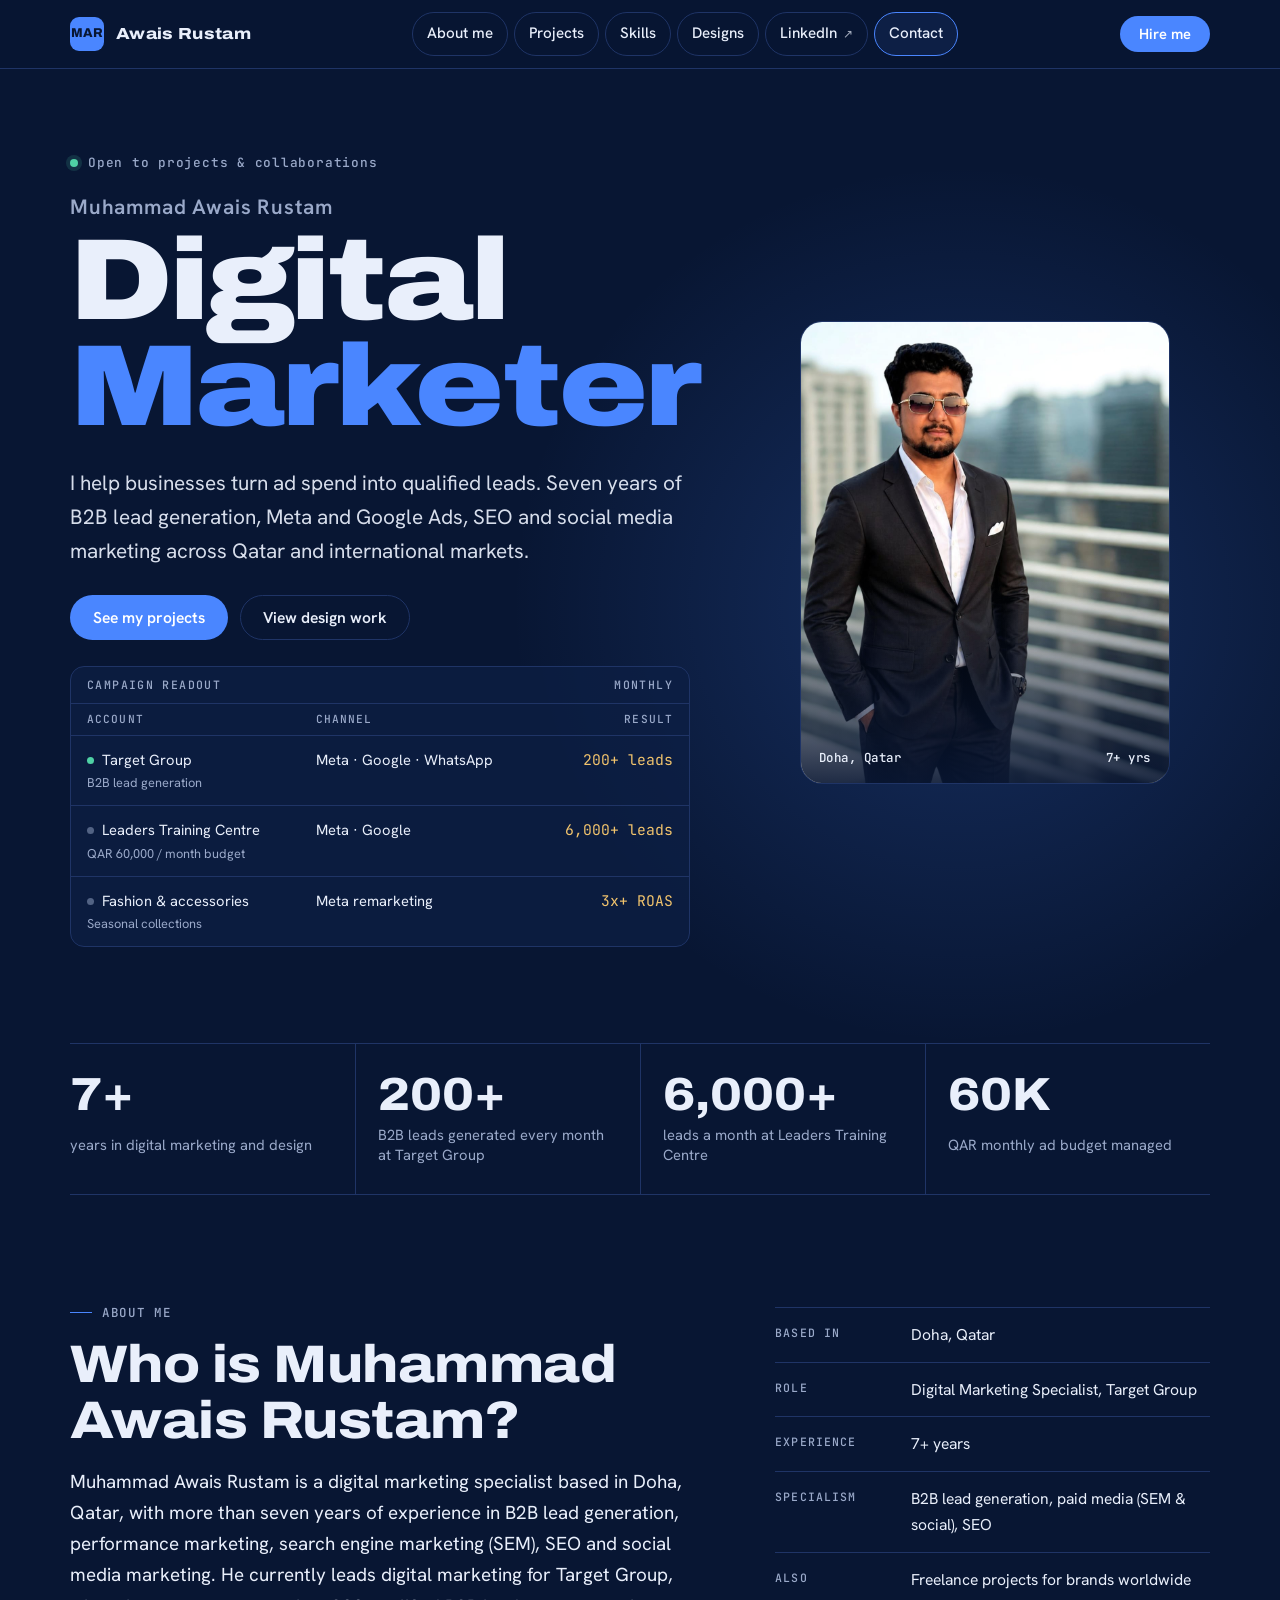
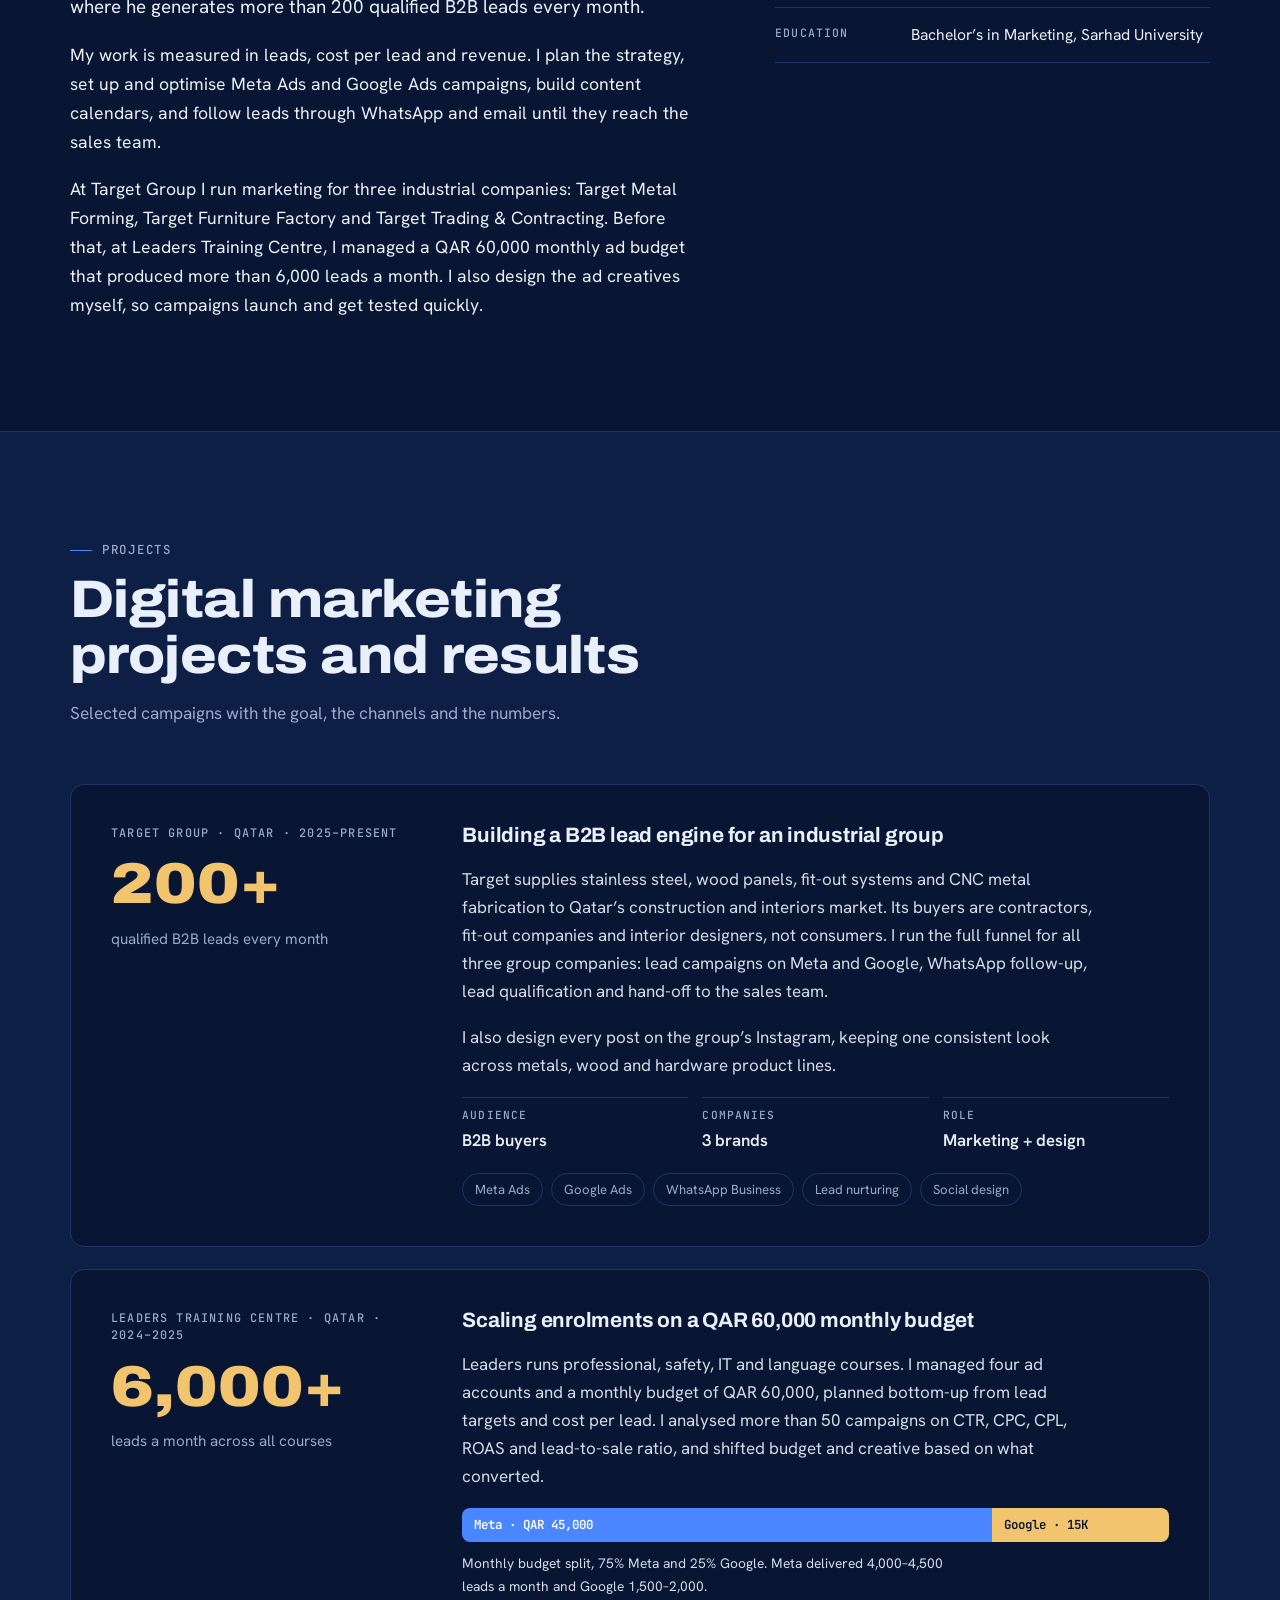
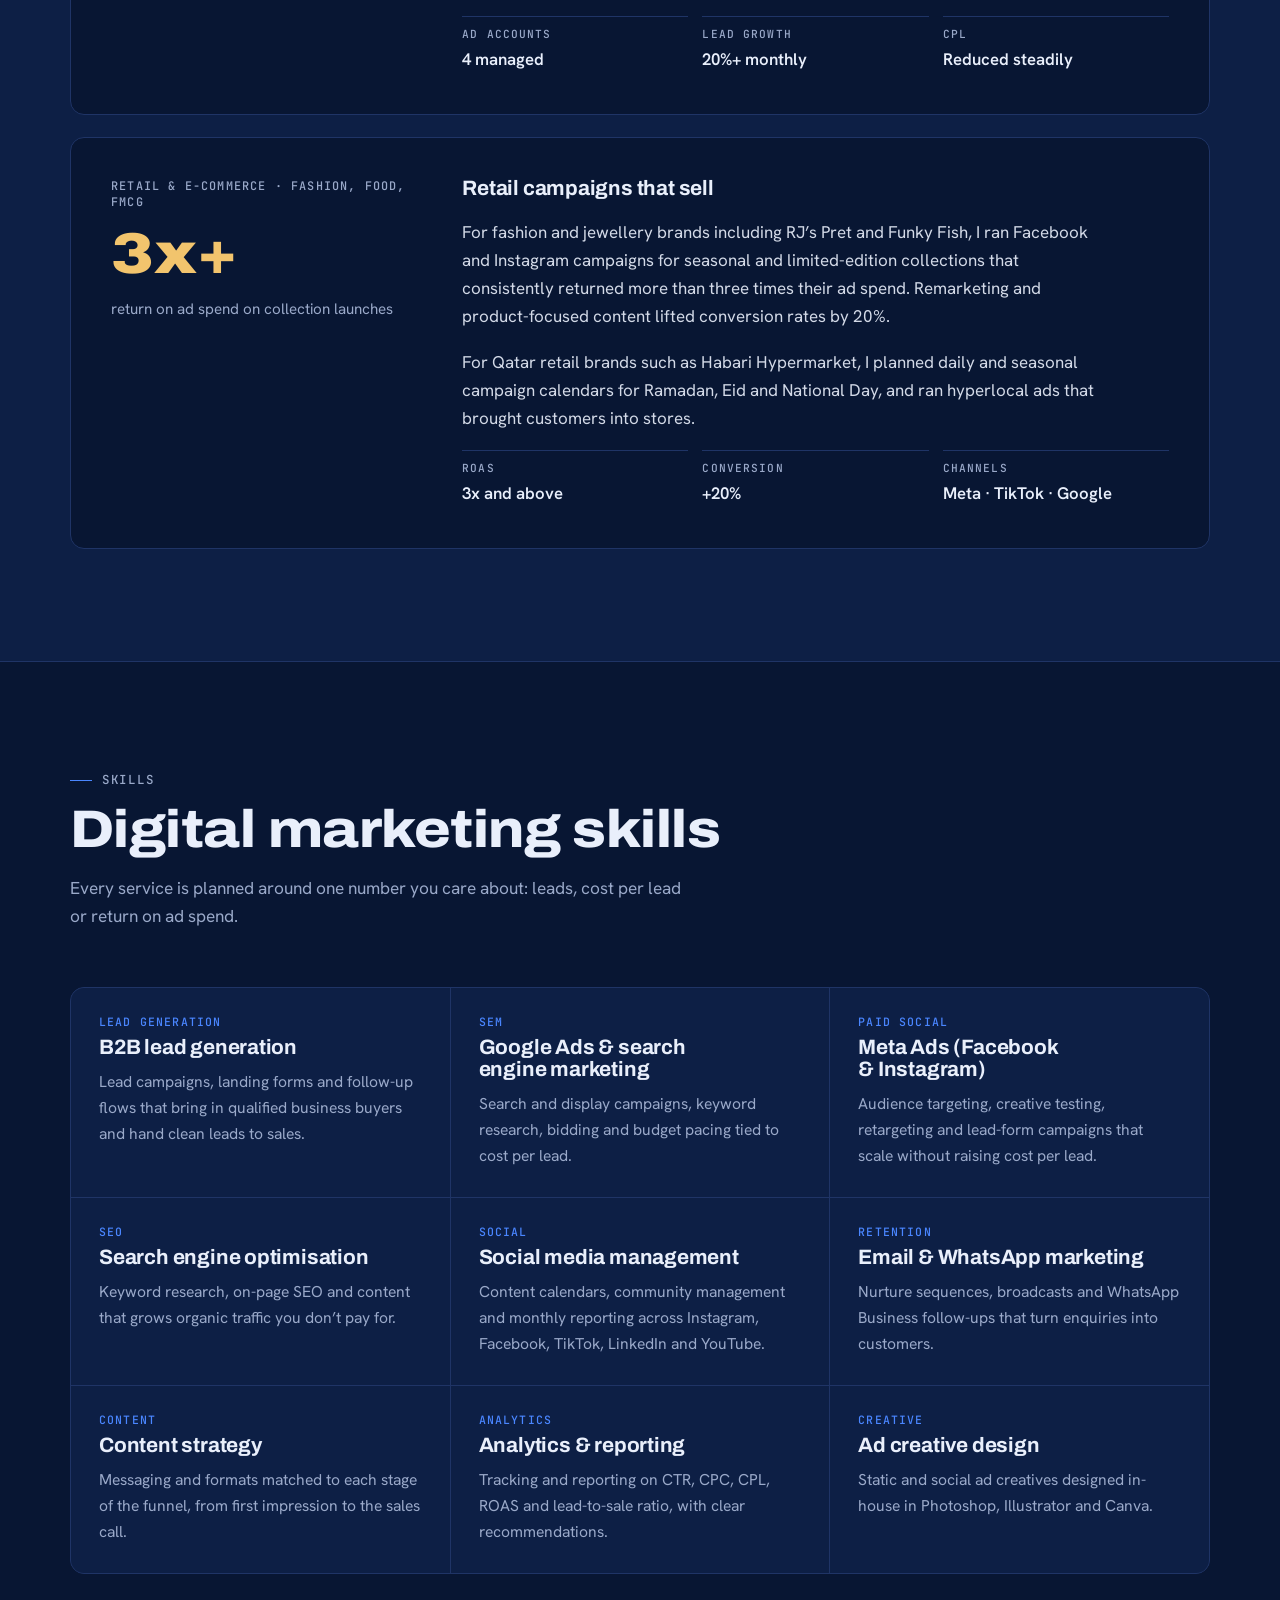
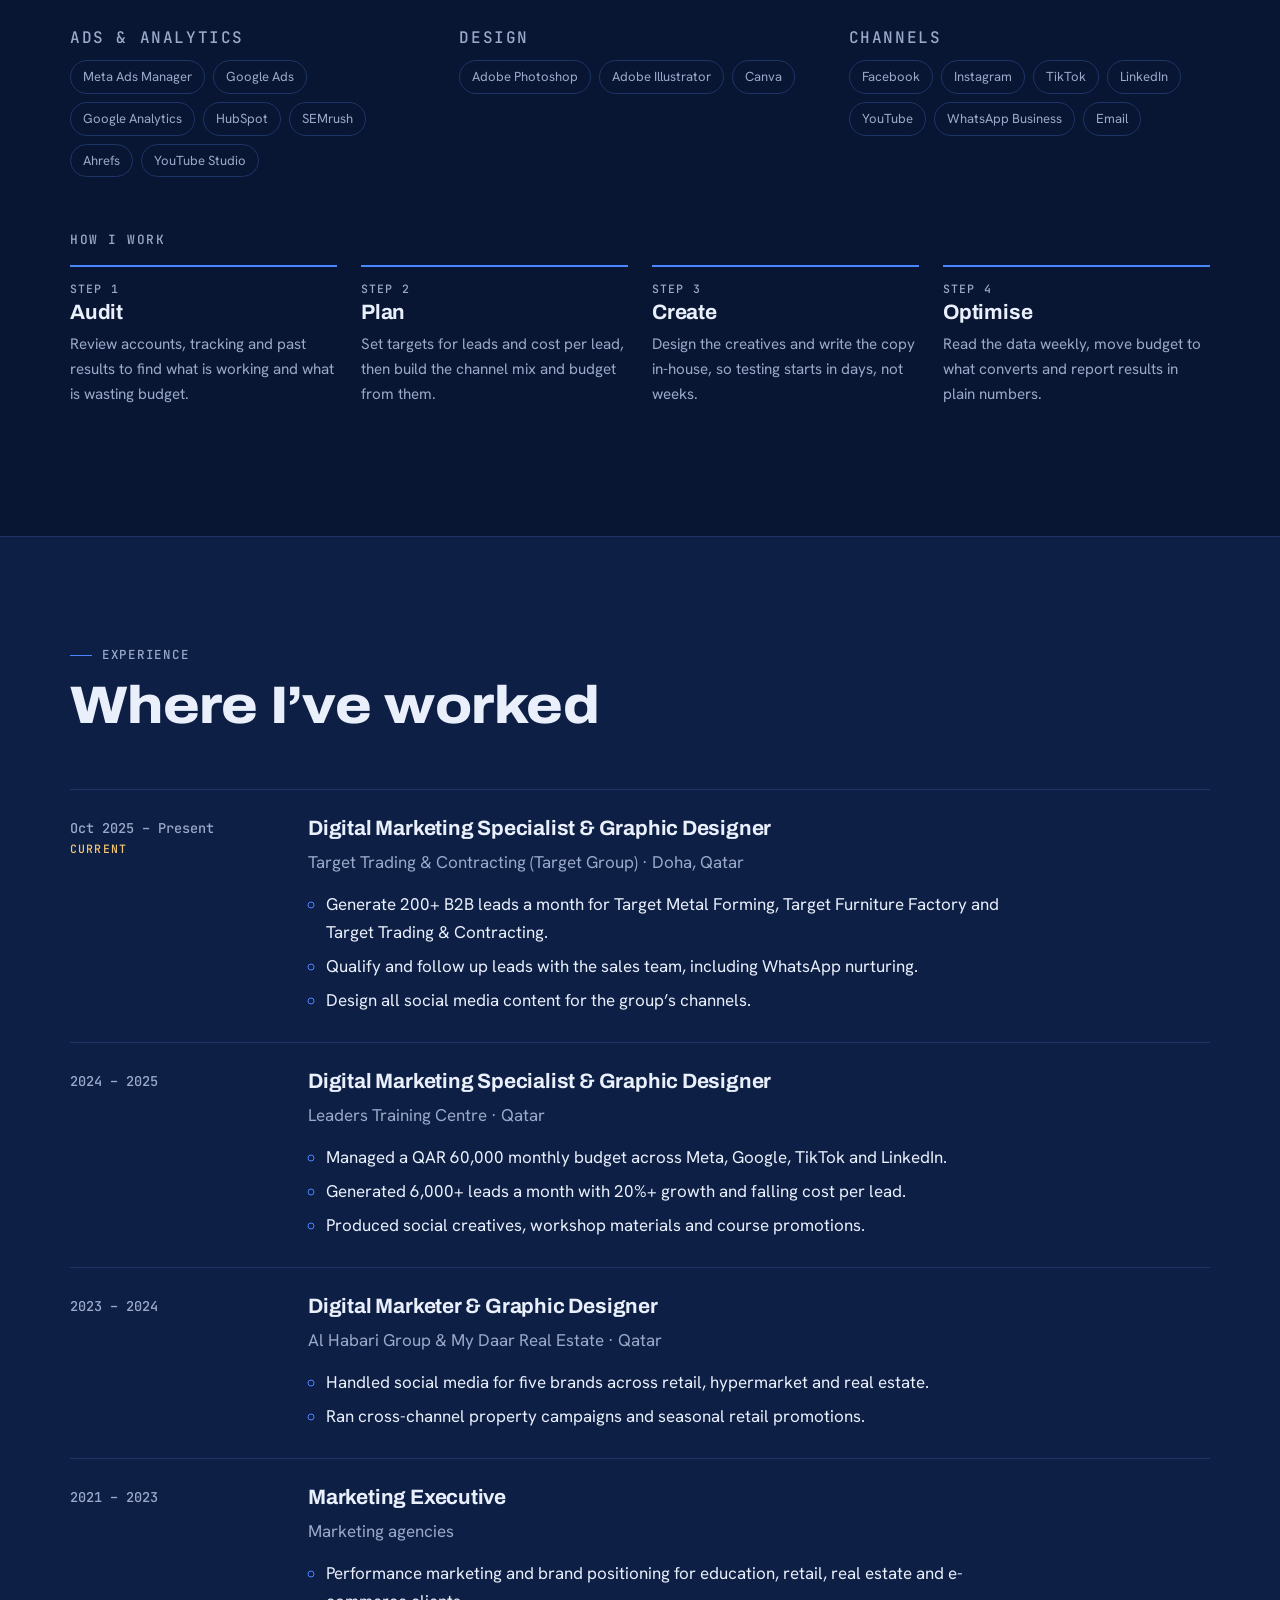
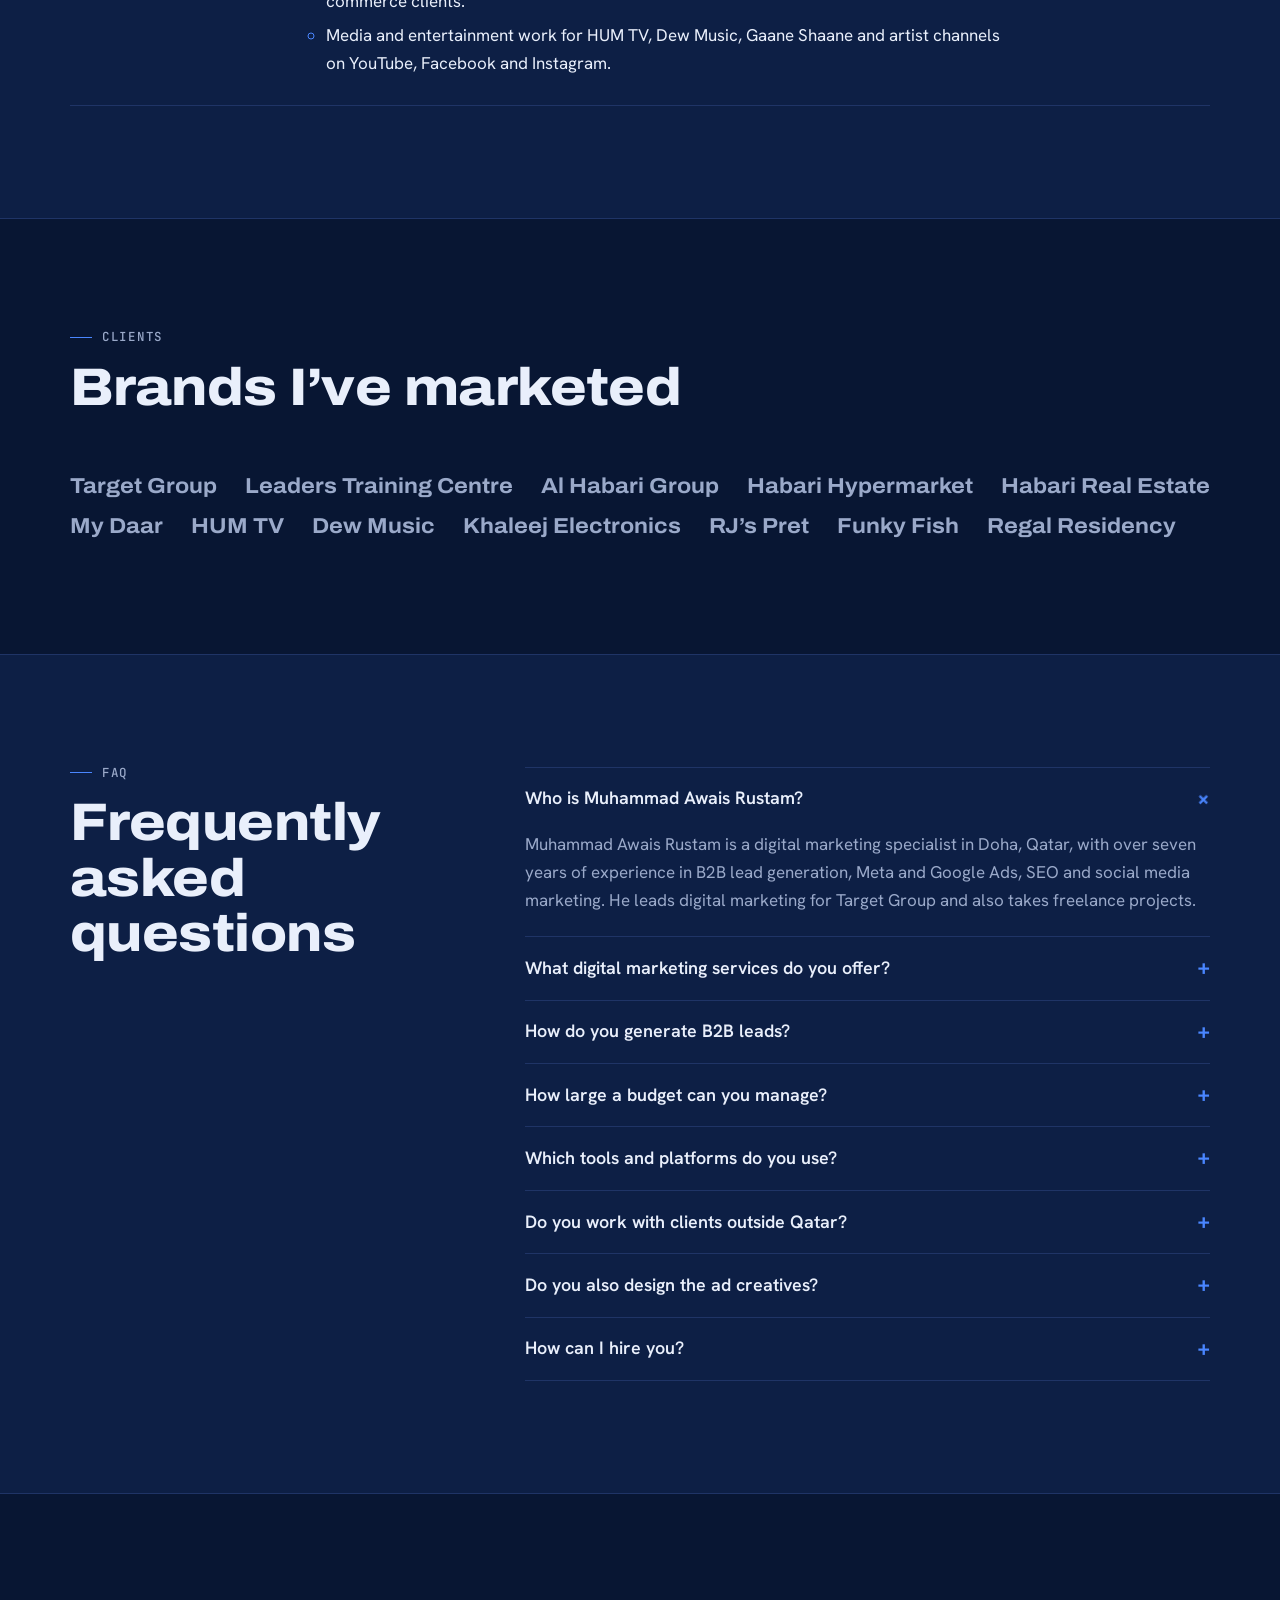
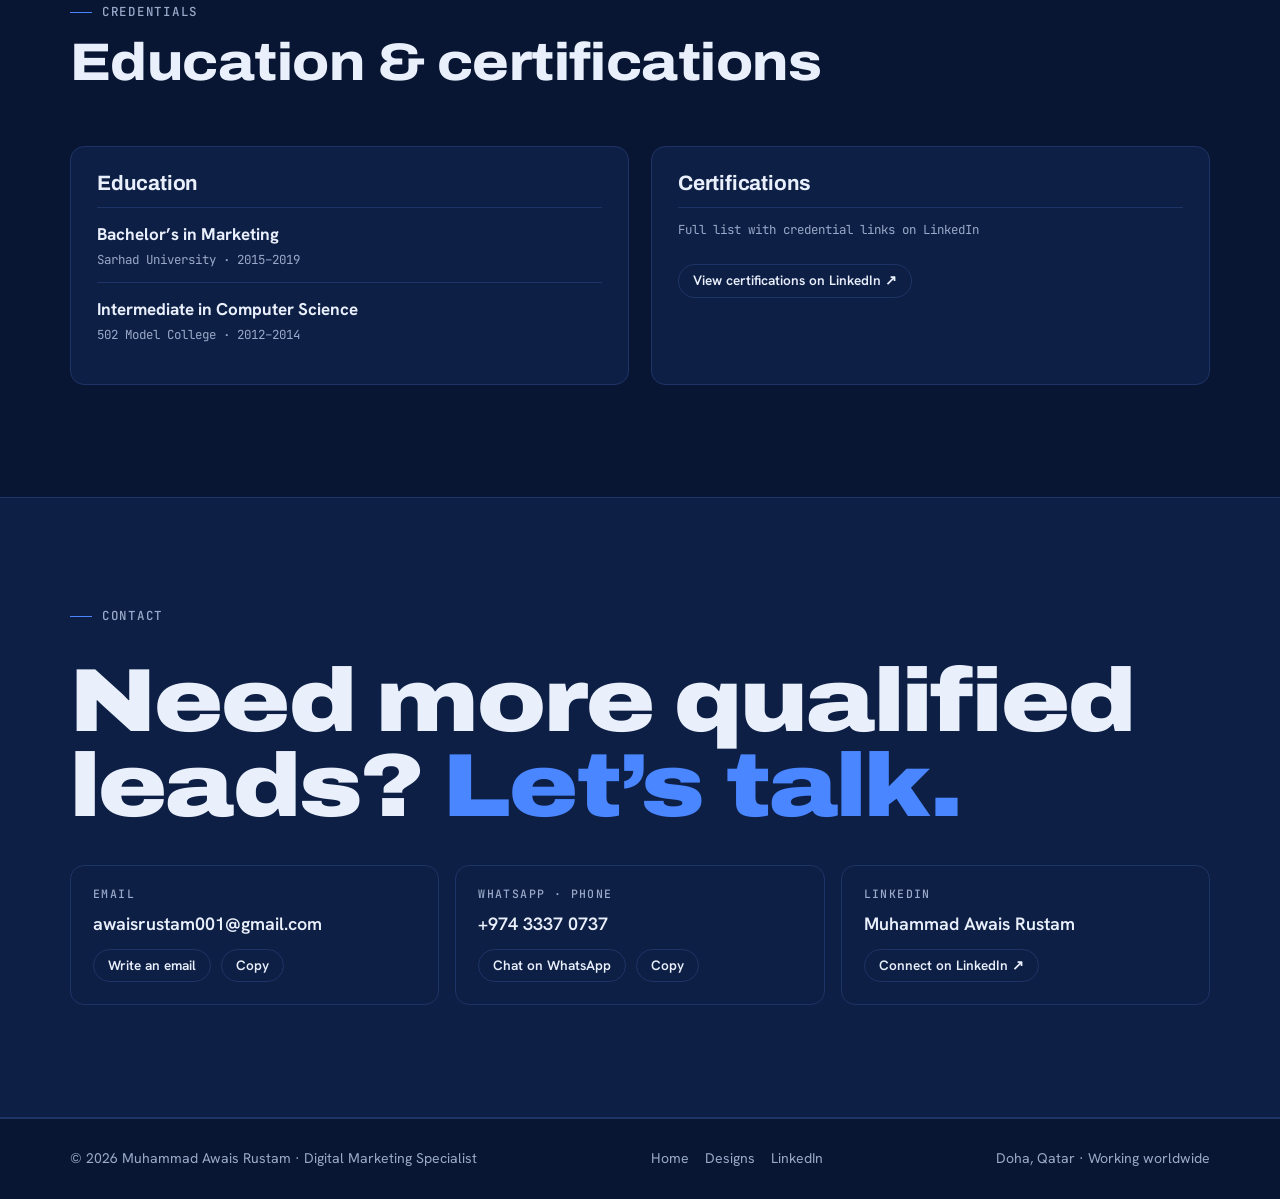
==== index.html @ 9f59bf49 "Split site: digital marketing homepage + separate Designs page New header menu (About me, Projects, " ====
<!doctype html>
<html lang="en">
<head>
<meta charset="utf-8">
<meta name="viewport" content="width=device-width, initial-scale=1, viewport-fit=cover">
<title>Muhammad Awais Rustam | Digital Marketing Specialist in Qatar</title><meta name="description" content="Muhammad Awais Rustam is a Doha-based digital marketing specialist with 7+ years in B2B lead generation, Meta &amp; Google Ads (SEM), SEO and social media."><meta name="keywords" content="Muhammad Awais Rustam, Awais Rustam, digital marketing specialist Qatar, digital marketer Doha, B2B lead generation Qatar, performance marketing specialist, Meta Ads specialist, Google Ads expert, search engine marketing, SEM, SEO specialist Qatar, social media marketing Doha, content strategy, email marketing, WhatsApp marketing, PPC, lead generation expert"><meta name="author" content="Muhammad Awais Rustam"><meta name="robots" content="index, follow, max-image-preview:large, max-snippet:-1"><link rel="canonical" href="https://muhammadawaisrustam.github.io/"><meta name="theme-color" content="#081633"><meta property="og:type" content="profile"><meta property="og:site_name" content="Muhammad Awais Rustam"><meta property="og:locale" content="en_US"><meta property="og:title" content="Muhammad Awais Rustam | Digital Marketing Specialist in Qatar"><meta property="og:description" content="Muhammad Awais Rustam is a Doha-based digital marketing specialist with 7+ years in B2B lead generation, Meta &amp; Google Ads (SEM), SEO and social media."><meta property="og:url" content="https://muhammadawaisrustam.github.io/"><meta property="og:image" content="https://muhammadawaisrustam.github.io/og-avatar.jpg"><meta property="og:image:alt" content="Muhammad Awais Rustam, Digital Marketer, in Doha"><meta name="twitter:card" content="summary_large_image"><meta name="twitter:title" content="Muhammad Awais Rustam | Digital Marketing Specialist in Qatar"><meta name="twitter:description" content="Muhammad Awais Rustam is a Doha-based digital marketing specialist with 7+ years in B2B lead generation, Meta &amp; Google Ads (SEM), SEO and social media."><meta name="twitter:image" content="https://muhammadawaisrustam.github.io/og-avatar.jpg"><link rel="icon" href="favicon.svg" type="image/svg+xml"><link rel="apple-touch-icon" href="og-avatar.jpg"><link rel="preload" as="image" href="muhammad-awais-rustam.jpg"><link rel="preconnect" href="https://fonts.googleapis.com"><link rel="preconnect" href="https://fonts.gstatic.com" crossorigin><link rel="stylesheet" href="https://fonts.googleapis.com/css2?family=Archivo:wdth,wght@100..125,500..900&family=Hanken+Grotesk:wght@400;500;600;700&family=JetBrains+Mono:wght@500&display=swap"><link rel="stylesheet" href="site.css"><style>:root{--navy:#081633;--navy-2:#0D1F45;--cobalt:#4A86FF;--signal:#F2C46D}</style><script type="application/ld+json">{"@context":"https://schema.org","@graph":[{"@type":"Person","@id":"https://muhammadawaisrustam.github.io/#person","name":"Muhammad Awais Rustam","alternateName":["Awais Rustam","Muhammad Awais Rustam Malik"],"jobTitle":"Digital Marketing Specialist & Graphic Designer","description":"Muhammad Awais Rustam is a Doha-based digital marketing specialist with 7+ years in B2B lead generation, Meta & Google Ads (SEM), SEO and social media.","url":"https://muhammadawaisrustam.github.io/","image":"https://muhammadawaisrustam.github.io/muhammad-awais-rustam.jpg","email":"mailto:awaisrustam001@gmail.com","telephone":"+97433370737","address":{"@type":"PostalAddress","addressLocality":"Doha","addressCountry":"QA"},"worksFor":{"@type":"Organization","name":"Target Trading & Contracting","url":"https://targetqatar.com"},"alumniOf":{"@type":"CollegeOrUniversity","name":"Sarhad University"},"hasOccupation":{"@type":"Occupation","name":"Digital Marketing Specialist & Graphic Designer","occupationLocation":{"@type":"City","name":"Doha"},"skills":"B2B lead generation, Google Ads & search engine marketing, Meta Ads (Facebook & Instagram), Search engine optimisation, Social media management, Email & WhatsApp marketing, Content strategy, Analytics & reporting, Ad creative design"},"knowsAbout":["B2B lead generation","Google Ads & search engine marketing","Meta Ads (Facebook & Instagram)","Search engine optimisation","Social media management","Email & WhatsApp marketing","Content strategy","Analytics & reporting","Ad creative design","Meta Ads Manager","Google Ads","Google Analytics","HubSpot","SEMrush","Ahrefs","YouTube Studio","Adobe Photoshop","Adobe Illustrator","Canva","Facebook","Instagram","TikTok","LinkedIn","YouTube","WhatsApp Business","Email"],"makesOffer":[{"@type":"Offer","itemOffered":{"@type":"Service","name":"B2B lead generation","description":"Lead campaigns, landing forms and follow-up flows that bring in qualified business buyers and hand clean leads to sales."}},{"@type":"Offer","itemOffered":{"@type":"Service","name":"Google Ads & search engine marketing","description":"Search and display campaigns, keyword research, bidding and budget pacing tied to cost per lead."}},{"@type":"Offer","itemOffered":{"@type":"Service","name":"Meta Ads (Facebook & Instagram)","description":"Audience targeting, creative testing, retargeting and lead-form campaigns that scale without raising cost per lead."}},{"@type":"Offer","itemOffered":{"@type":"Service","name":"Search engine optimisation","description":"Keyword research, on-page SEO and content that grows organic traffic you don’t pay for."}},{"@type":"Offer","itemOffered":{"@type":"Service","name":"Social media management","description":"Content calendars, community management and monthly reporting across Instagram, Facebook, TikTok, LinkedIn and YouTube."}},{"@type":"Offer","itemOffered":{"@type":"Service","name":"Email & WhatsApp marketing","description":"Nurture sequences, broadcasts and WhatsApp Business follow-ups that turn enquiries into customers."}},{"@type":"Offer","itemOffered":{"@type":"Service","name":"Content strategy","description":"Messaging and formats matched to each stage of the funnel, from first impression to the sales call."}},{"@type":"Offer","itemOffered":{"@type":"Service","name":"Analytics & reporting","description":"Tracking and reporting on CTR, CPC, CPL, ROAS and lead-to-sale ratio, with clear recommendations."}},{"@type":"Offer","itemOffered":{"@type":"Service","name":"Ad creative design","description":"Static and social ad creatives designed in-house in Photoshop, Illustrator and Canva."}}],"hasCredential":[],"sameAs":["https://www.linkedin.com/in/muhammad-awais-rustam-malik-4251a7258/"]},{"@type":"WebSite","@id":"https://muhammadawaisrustam.github.io/#website","url":"https://muhammadawaisrustam.github.io/","name":"Muhammad Awais Rustam","inLanguage":"en","publisher":{"@id":"https://muhammadawaisrustam.github.io/#person"}},{"@type":"ProfilePage","@id":"https://muhammadawaisrustam.github.io/#profile","url":"https://muhammadawaisrustam.github.io/","name":"Muhammad Awais Rustam | Digital Marketing Specialist in Qatar","description":"Muhammad Awais Rustam is a Doha-based digital marketing specialist with 7+ years in B2B lead generation, Meta & Google Ads (SEM), SEO and social media.","isPartOf":{"@id":"https://muhammadawaisrustam.github.io/#website"},"mainEntity":{"@id":"https://muhammadawaisrustam.github.io/#person"},"dateModified":"2026-10-17"},{"@type":"FAQPage","@id":"https://muhammadawaisrustam.github.io/#faq","mainEntity":[{"@type":"Question","name":"Who is Muhammad Awais Rustam?","acceptedAnswer":{"@type":"Answer","text":"Muhammad Awais Rustam is a digital marketing specialist in Doha, Qatar, with over seven years of experience in B2B lead generation, Meta and Google Ads, SEO and social media marketing. He leads digital marketing for Target Group and also takes freelance projects."}},{"@type":"Question","name":"What digital marketing services do you offer?","acceptedAnswer":{"@type":"Answer","text":"B2B lead generation, Google Ads and search engine marketing (SEM), Meta Ads on Facebook and Instagram, SEO, social media management, content strategy, email and WhatsApp marketing, analytics and reporting, and ad creative design."}},{"@type":"Question","name":"How do you generate B2B leads?","acceptedAnswer":{"@type":"Answer","text":"I combine targeted Meta and Google lead campaigns with clear offers and fast WhatsApp and email follow-up, then qualify each lead before passing it to sales. At Target Group this produces more than 200 qualified B2B leads a month."}},{"@type":"Question","name":"How large a budget can you manage?","acceptedAnswer":{"@type":"Answer","text":"I have managed ad budgets of QAR 60,000 per month, split across Meta Ads and Google Ads, planned from lead targets and cost-per-lead goals."}},{"@type":"Question","name":"Which tools and platforms do you use?","acceptedAnswer":{"@type":"Answer","text":"Meta Ads Manager, Google Ads, Google Analytics, HubSpot, SEMrush, Ahrefs and YouTube Studio for marketing, and Adobe Photoshop, Illustrator and Canva for creative."}},{"@type":"Question","name":"Do you work with clients outside Qatar?","acceptedAnswer":{"@type":"Answer","text":"Yes. Alongside my role in Doha I work on freelance projects for brands in other countries, fully remote."}},{"@type":"Question","name":"Do you also design the ad creatives?","acceptedAnswer":{"@type":"Answer","text":"Yes. I design social media posts, ad creatives, flyers and brand assets myself. You can see examples on my design portfolio page."}},{"@type":"Question","name":"How can I hire you?","acceptedAnswer":{"@type":"Answer","text":"Email awaisrustam001@gmail.com or message +974 3337 0737 on WhatsApp with your goals and budget, and I’ll reply with a plan."}}]}]}</script><style>:root{padding-top:env(safe-area-inset-top,0px);padding-bottom:env(safe-area-inset-bottom,0px)}[hidden]{display:none!important}</style>
</head>
<body>
<header class="nav" id="top"><div class="wrap"><a class="brand" href="#top" aria-label="Muhammad Awais Rustam, home"><span class="mark">MAR</span>Awais Rustam</a><nav aria-label="Main"><ul id="menu"><li><a href="#about">About me</a></li><li><a href="#projects">Projects</a></li><li><a href="#skills">Skills</a></li><li><a href="designs.html">Designs</a></li><li><a href="https://www.linkedin.com/in/muhammad-awais-rustam-malik-4251a7258/" target="_blank" rel="noopener">LinkedIn<span class="ext" aria-hidden="true">↗</span></a></li><li><a href="#contact">Contact</a></li></ul></nav><a class="btn primary nav-cta" href="#contact">Hire me</a><button class="menu-btn" id="menuBtn" aria-expanded="false" aria-controls="menu" type="button">MENU</button></div></header><main><section class="hero" aria-labelledby="hero-title"><div class="wrap hero-grid"><div class="hero-copy"><span class="status reveal"><i></i>Open to projects &amp; collaborations</span><h1 id="hero-title" class="reveal d2"><span class="name">Muhammad Awais Rustam</span><span class="role">Digital <em>Marketer</em></span></h1><p class="lede reveal d3">I help businesses turn ad spend into qualified leads. Seven years of B2B lead generation, Meta and Google Ads, SEO and social media marketing across Qatar and international markets.</p><div class="cta-row reveal d3"><a class="btn primary" href="#projects">See my projects</a><a class="btn ghost" href="designs.html">View design work</a></div><div class="readout reveal d4" role="group" aria-label="Campaign highlights"><header><span>Campaign readout</span><span class="mono">Monthly</span></header><table><thead><tr><th>Account</th><th class="hide-sm">Channel</th><th class="n">Result</th></tr></thead><tbody><tr><td><span class="dot"></span>Target Group<small>B2B lead generation</small></td><td class="hide-sm">Meta · Google · WhatsApp</td><td class="n">200+ leads</td></tr><tr><td><span class="dot off"></span>Leaders Training Centre<small>QAR 60,000 / month budget</small></td><td class="hide-sm">Meta · Google</td><td class="n">6,000+ leads</td></tr><tr><td><span class="dot off"></span>Fashion &amp; accessories<small>Seasonal collections</small></td><td class="hide-sm">Meta remarketing</td><td class="n">3x+ ROAS</td></tr></tbody></table></div></div><figure class="portrait reveal d2"><img src="muhammad-awais-rustam.jpg" width="1086" height="1448" alt="Muhammad Awais Rustam, Digital Marketer, in Doha" fetchpriority="high"><figcaption><span>Doha, Qatar</span><span>7+ yrs</span></figcaption></figure></div></section><div class="wrap"><div class="stats" aria-label="Key numbers"><div class="stat"><b>7+</b><span>years in digital marketing and design</span></div><div class="stat"><b>200+</b><span>B2B leads generated every month at Target Group</span></div><div class="stat"><b>6,000+</b><span>leads a month at Leaders Training Centre</span></div><div class="stat"><b>60K</b><span>QAR monthly ad budget managed</span></div></div></div><section class="band" id="about" aria-labelledby="about-title"><div class="wrap about"><div class="prose"><span class="eyebrow">About me</span><h2 id="about-title">Who is Muhammad Awais Rustam?</h2><p class="answer">Muhammad Awais Rustam is a digital marketing specialist based in Doha, Qatar, with more than seven years of experience in B2B lead generation, performance marketing, search engine marketing (SEM), SEO and social media marketing. He currently leads digital marketing for Target Group, where he generates more than 200 qualified B2B leads every month.</p><p>My work is measured in leads, cost per lead and revenue. I plan the strategy, set up and optimise Meta Ads and Google Ads campaigns, build content calendars, and follow leads through WhatsApp and email until they reach the sales team.</p><p>At Target Group I run marketing for three industrial companies: Target Metal Forming, Target Furniture Factory and Target Trading &amp; Contracting. Before that, at Leaders Training Centre, I managed a QAR 60,000 monthly ad budget that produced more than 6,000 leads a month. I also design the ad creatives myself, so campaigns launch and get tested quickly.</p></div><ul class="facts"><li><span>Based in</span>Doha, Qatar</li><li><span>Role</span>Digital Marketing Specialist, Target Group</li><li><span>Experience</span>7+ years</li><li><span>Specialism</span>B2B lead generation, paid media (SEM &amp; social), SEO</li><li><span>Also</span>Freelance projects for brands worldwide</li><li><span>Education</span>Bachelor’s in Marketing, Sarhad University</li></ul></div></section><section class="band raised" id="projects" aria-labelledby="projects-title"><div class="wrap"><div class="sec-head"><span class="eyebrow">Projects</span><h2 id="projects-title">Digital marketing projects and results</h2><p>Selected campaigns with the goal, the channels and the numbers.</p></div><div class="cases"><article class="case"><aside><span class="client">Target Group · Qatar · 2025–present</span><span class="big">200+</span><span class="big-label">qualified B2B leads every month</span></aside><div class="body"><h3>Building a B2B lead engine for an industrial group</h3><p>Target supplies stainless steel, wood panels, fit-out systems and CNC metal fabrication to Qatar’s construction and interiors market. Its buyers are contractors, fit-out companies and interior designers, not consumers. I run the full funnel for all three group companies: lead campaigns on Meta and Google, WhatsApp follow-up, lead qualification and hand-off to the sales team.</p><p>I also design every post on the group’s Instagram, keeping one consistent look across metals, wood and hardware product lines.</p><dl><div><dt>Audience</dt><dd>B2B buyers</dd></div><div><dt>Companies</dt><dd>3 brands</dd></div><div><dt>Role</dt><dd>Marketing + design</dd></div></dl><ul class="tags"><li>Meta Ads</li><li>Google Ads</li><li>WhatsApp Business</li><li>Lead nurturing</li><li>Social design</li></ul></div></article><article class="case"><aside><span class="client">Leaders Training Centre · Qatar · 2024–2025</span><span class="big">6,000+</span><span class="big-label">leads a month across all courses</span></aside><div class="body"><h3>Scaling enrolments on a QAR 60,000 monthly budget</h3><p>Leaders runs professional, safety, IT and language courses. I managed four ad accounts and a monthly budget of QAR 60,000, planned bottom-up from lead targets and cost per lead. I analysed more than 50 campaigns on CTR, CPC, CPL, ROAS and lead-to-sale ratio, and shifted budget and creative based on what converted.</p><div class="split" aria-label="Budget split"><div class="bar"><span class="meta" style="width:75%">Meta · QAR 45,000</span><span class="goog" style="width:25%">Google · 15K</span></div><p>Monthly budget split, 75% Meta and 25% Google. Meta delivered 4,000–4,500 leads a month and Google 1,500–2,000.</p></div><dl><div><dt>Ad accounts</dt><dd>4 managed</dd></div><div><dt>Lead growth</dt><dd>20%+ monthly</dd></div><div><dt>CPL</dt><dd>Reduced steadily</dd></div></dl></div></article><article class="case"><aside><span class="client">Retail &amp; e-commerce · Fashion, food, FMCG</span><span class="big">3x+</span><span class="big-label">return on ad spend on collection launches</span></aside><div class="body"><h3>Retail campaigns that sell</h3><p>For fashion and jewellery brands including RJ’s Pret and Funky Fish, I ran Facebook and Instagram campaigns for seasonal and limited-edition collections that consistently returned more than three times their ad spend. Remarketing and product-focused content lifted conversion rates by 20%.</p><p>For Qatar retail brands such as Habari Hypermarket, I planned daily and seasonal campaign calendars for Ramadan, Eid and National Day, and ran hyperlocal ads that brought customers into stores.</p><dl><div><dt>ROAS</dt><dd>3x and above</dd></div><div><dt>Conversion</dt><dd>+20%</dd></div><div><dt>Channels</dt><dd>Meta · TikTok · Google</dd></div></dl></div></article></div></div></section><section class="band" id="skills" aria-labelledby="skills-title"><div class="wrap"><div class="sec-head"><span class="eyebrow">Skills</span><h2 id="skills-title">Digital marketing skills</h2><p>Every service is planned around one number you care about: leads, cost per lead or return on ad spend.</p></div><div class="svc-grid"><div class="svc"><span class="k">Lead generation</span><h3>B2B lead generation</h3><p>Lead campaigns, landing forms and follow-up flows that bring in qualified business buyers and hand clean leads to sales.</p></div><div class="svc"><span class="k">SEM</span><h3>Google Ads &amp; search engine marketing</h3><p>Search and display campaigns, keyword research, bidding and budget pacing tied to cost per lead.</p></div><div class="svc"><span class="k">Paid social</span><h3>Meta Ads (Facebook &amp; Instagram)</h3><p>Audience targeting, creative testing, retargeting and lead-form campaigns that scale without raising cost per lead.</p></div><div class="svc"><span class="k">SEO</span><h3>Search engine optimisation</h3><p>Keyword research, on-page SEO and content that grows organic traffic you don’t pay for.</p></div><div class="svc"><span class="k">Social</span><h3>Social media management</h3><p>Content calendars, community management and monthly reporting across Instagram, Facebook, TikTok, LinkedIn and YouTube.</p></div><div class="svc"><span class="k">Retention</span><h3>Email &amp; WhatsApp marketing</h3><p>Nurture sequences, broadcasts and WhatsApp Business follow-ups that turn enquiries into customers.</p></div><div class="svc"><span class="k">Content</span><h3>Content strategy</h3><p>Messaging and formats matched to each stage of the funnel, from first impression to the sales call.</p></div><div class="svc"><span class="k">Analytics</span><h3>Analytics &amp; reporting</h3><p>Tracking and reporting on CTR, CPC, CPL, ROAS and lead-to-sale ratio, with clear recommendations.</p></div><div class="svc"><span class="k">Creative</span><h3>Ad creative design</h3><p>Static and social ad creatives designed in-house in Photoshop, Illustrator and Canva.</p></div></div><div class="kit"><div><h3>Ads &amp; analytics</h3><ul class="tags"><li>Meta Ads Manager</li><li>Google Ads</li><li>Google Analytics</li><li>HubSpot</li><li>SEMrush</li><li>Ahrefs</li><li>YouTube Studio</li></ul></div><div><h3>Design</h3><ul class="tags"><li>Adobe Photoshop</li><li>Adobe Illustrator</li><li>Canva</li></ul></div><div><h3>Channels</h3><ul class="tags"><li>Facebook</li><li>Instagram</li><li>TikTok</li><li>LinkedIn</li><li>YouTube</li><li>WhatsApp Business</li><li>Email</li></ul></div></div><h3 class="sub-h">How I work</h3><ol class="process"><li><h3>Audit</h3><p>Review accounts, tracking and past results to find what is working and what is wasting budget.</p></li><li><h3>Plan</h3><p>Set targets for leads and cost per lead, then build the channel mix and budget from them.</p></li><li><h3>Create</h3><p>Design the creatives and write the copy in-house, so testing starts in days, not weeks.</p></li><li><h3>Optimise</h3><p>Read the data weekly, move budget to what converts and report results in plain numbers.</p></li></ol></div></section><section class="band raised" id="experience" aria-labelledby="experience-title"><div class="wrap"><div class="sec-head"><span class="eyebrow">Experience</span><h2 id="experience-title">Where I’ve worked</h2></div><ol class="timeline"><li class="job"><time datetime="2025-10">Oct 2025 – Present<b>Current</b></time><div><h3>Digital Marketing Specialist &amp; Graphic Designer</h3><span class="org">Target Trading &amp; Contracting (Target Group) · Doha, Qatar</span><ul><li>Generate 200+ B2B leads a month for Target Metal Forming, Target Furniture Factory and Target Trading &amp; Contracting.</li><li>Qualify and follow up leads with the sales team, including WhatsApp nurturing.</li><li>Design all social media content for the group’s channels.</li></ul></div></li><li class="job"><time datetime="2024">2024 – 2025</time><div><h3>Digital Marketing Specialist &amp; Graphic Designer</h3><span class="org">Leaders Training Centre · Qatar</span><ul><li>Managed a QAR 60,000 monthly budget across Meta, Google, TikTok and LinkedIn.</li><li>Generated 6,000+ leads a month with 20%+ growth and falling cost per lead.</li><li>Produced social creatives, workshop materials and course promotions.</li></ul></div></li><li class="job"><time datetime="2023">2023 – 2024</time><div><h3>Digital Marketer &amp; Graphic Designer</h3><span class="org">Al Habari Group &amp; My Daar Real Estate · Qatar</span><ul><li>Handled social media for five brands across retail, hypermarket and real estate.</li><li>Ran cross-channel property campaigns and seasonal retail promotions.</li></ul></div></li><li class="job"><time datetime="2021">2021 – 2023</time><div><h3>Marketing Executive</h3><span class="org">Marketing agencies</span><ul><li>Performance marketing and brand positioning for education, retail, real estate and e-commerce clients.</li><li>Media and entertainment work for HUM TV, Dew Music, Gaane Shaane and artist channels on YouTube, Facebook and Instagram.</li></ul></div></li></ol></div></section><section class="band" id="brands" aria-labelledby="brands-title"><div class="wrap"><div class="sec-head"><span class="eyebrow">Clients</span><h2 id="brands-title">Brands I’ve marketed</h2></div><ul class="brands"><li>Target Group</li><li>Leaders Training Centre</li><li>Al Habari Group</li><li>Habari Hypermarket</li><li>Habari Real Estate</li><li>My Daar</li><li>HUM TV</li><li>Dew Music</li><li>Khaleej Electronics</li><li>RJ’s Pret</li><li>Funky Fish</li><li>Regal Residency</li></ul></div></section><section class="band raised" id="faq" aria-labelledby="faq-title"><div class="wrap faq-wrap"><div class="sec-head"><span class="eyebrow">FAQ</span><h2 id="faq-title">Frequently asked questions</h2></div><div class="faq"><details open><summary><h3>Who is Muhammad Awais Rustam?</h3></summary><p>Muhammad Awais Rustam is a digital marketing specialist in Doha, Qatar, with over seven years of experience in B2B lead generation, Meta and Google Ads, SEO and social media marketing. He leads digital marketing for Target Group and also takes freelance projects.</p></details><details><summary><h3>What digital marketing services do you offer?</h3></summary><p>B2B lead generation, Google Ads and search engine marketing (SEM), Meta Ads on Facebook and Instagram, SEO, social media management, content strategy, email and WhatsApp marketing, analytics and reporting, and ad creative design.</p></details><details><summary><h3>How do you generate B2B leads?</h3></summary><p>I combine targeted Meta and Google lead campaigns with clear offers and fast WhatsApp and email follow-up, then qualify each lead before passing it to sales. At Target Group this produces more than 200 qualified B2B leads a month.</p></details><details><summary><h3>How large a budget can you manage?</h3></summary><p>I have managed ad budgets of QAR 60,000 per month, split across Meta Ads and Google Ads, planned from lead targets and cost-per-lead goals.</p></details><details><summary><h3>Which tools and platforms do you use?</h3></summary><p>Meta Ads Manager, Google Ads, Google Analytics, HubSpot, SEMrush, Ahrefs and YouTube Studio for marketing, and Adobe Photoshop, Illustrator and Canva for creative.</p></details><details><summary><h3>Do you work with clients outside Qatar?</h3></summary><p>Yes. Alongside my role in Doha I work on freelance projects for brands in other countries, fully remote.</p></details><details><summary><h3>Do you also design the ad creatives?</h3></summary><p>Yes. I design social media posts, ad creatives, flyers and brand assets myself. You can see examples on my design portfolio page.</p></details><details><summary><h3>How can I hire you?</h3></summary><p>Email awaisrustam001@gmail.com or message +974 3337 0737 on WhatsApp with your goals and budget, and I’ll reply with a plan.</p></details></div></div></section><section class="band" id="credentials" aria-labelledby="credentials-title"><div class="wrap"><div class="sec-head"><span class="eyebrow">Credentials</span><h2 id="credentials-title">Education &amp; certifications</h2></div><div class="creds"><div class="cred"><h3>Education</h3><ul><li><strong>Bachelor’s in Marketing</strong><small>Sarhad University · 2015–2019</small></li><li><strong>Intermediate in Computer Science</strong><small>502 Model College · 2012–2014</small></li></ul></div><div class="cred" id="certs"><h3>Certifications</h3><ul><li><small>Full list with credential links on LinkedIn</small></li></ul><a class="chip" href="https://www.linkedin.com/in/muhammad-awais-rustam-malik-4251a7258/" target="_blank" rel="noopener" style="justify-self:start">View certifications on LinkedIn ↗</a></div></div></div></section><section class="band raised" id="contact" aria-labelledby="contact-title"><div class="wrap contact"><span class="eyebrow">Contact</span><h2 id="contact-title">Need more qualified leads? <em>Let’s talk.</em></h2><div class="channels"><div class="channel"><span>Email</span><div class="val" id="email">awaisrustam001@gmail.com</div><div class="row"><a class="chip" href="mailto:awaisrustam001@gmail.com">Write an email</a><button class="chip" data-copy="email" type="button">Copy</button></div></div><div class="channel"><span>WhatsApp · Phone</span><div class="val" id="phone">+974 3337 0737</div><div class="row"><a class="chip" href="https://wa.me/97433370737" target="_blank" rel="noopener">Chat on WhatsApp</a><button class="chip" data-copy="phone" type="button">Copy</button></div></div><div class="channel"><span>LinkedIn</span><div class="val">Muhammad Awais Rustam</div><div class="row"><a class="chip" href="https://www.linkedin.com/in/muhammad-awais-rustam-malik-4251a7258/" target="_blank" rel="noopener">Connect on LinkedIn ↗</a></div></div></div></div></section></main><footer><div class="wrap"><span>© <span id="yr">2026</span> Muhammad Awais Rustam · Digital Marketing Specialist</span><span class="foot-links"><a href="#top">Home</a><a href="designs.html">Designs</a><a href="https://www.linkedin.com/in/muhammad-awais-rustam-malik-4251a7258/" target="_blank" rel="noopener">LinkedIn</a></span><span>Doha, Qatar · Working worldwide</span></div></footer><script>(function(){var tiles=[].slice.call(document.querySelectorAll('.tile')),cur=0,lb=document.getElementById('lb');if(lb&&tiles.length){var li=document.getElementById('lbImg'),lc=document.getElementById('lbCap');function show(){var t=tiles[cur],im=t.querySelector('img');li.src=im.getAttribute('src');li.alt=im.alt;lc.textContent=t.querySelector('figcaption').textContent}tiles.forEach(function(t,i){t.querySelector('button').addEventListener('click',function(){cur=i;show();lb.hidden=false;document.getElementById('lbClose').focus()})});function close(){lb.hidden=true}function step(n){cur=(cur+n+tiles.length)%tiles.length;show()}document.getElementById('lbClose').onclick=close;document.getElementById('lbPrev').onclick=function(){step(-1)};document.getElementById('lbNext').onclick=function(){step(1)};lb.addEventListener('click',function(ev){if(ev.target===lb)close()});document.addEventListener('keydown',function(ev){if(lb.hidden)return;if(ev.key==='Escape')close();if(ev.key==='ArrowRight')step(1);if(ev.key==='ArrowLeft')step(-1)})}document.querySelectorAll('[data-copy]').forEach(function(btn){btn.addEventListener('click',function(){var el=document.getElementById(btn.dataset.copy),t=el.textContent.trim();function sel(){var r=document.createRange();r.selectNodeContents(el);var s=getSelection();s.removeAllRanges();s.addRange(r)}try{navigator.clipboard.writeText(t).then(function(){btn.textContent='Copied'},sel)}catch(x){sel()}setTimeout(function(){btn.textContent='Copy'},1800)})});var nav=document.querySelector('.nav'),mb=document.getElementById('menuBtn');if(mb){mb.addEventListener('click',function(){var o=nav.classList.toggle('open');mb.setAttribute('aria-expanded',o)});document.querySelectorAll('#menu a').forEach(function(x){x.addEventListener('click',function(){nav.classList.remove('open');mb.setAttribute('aria-expanded','false')})})}var y=document.getElementById('yr');if(y)y.textContent=new Date().getFullYear();if('IntersectionObserver' in window){var links={};document.querySelectorAll('#menu a').forEach(function(x){var h=x.getAttribute('href');if(h&&h.charAt(0)==='#')links[h.slice(1)]=x});var io=new IntersectionObserver(function(es){es.forEach(function(en){if(en.isIntersecting&&links[en.target.id]){Object.keys(links).forEach(function(k){links[k].classList.remove('on')});links[en.target.id].classList.add('on')}})},{rootMargin:'-45% 0px -50% 0px'});Object.keys(links).forEach(function(id){var s=document.getElementById(id);if(s)io.observe(s)})}})();</script>
</body>
</html>
---- site.css ----
/* Layout: left-aligned editorial grid on deep navy; split hero (name + campaign readout | portrait), then alternating full-width bands. */
:root{
  --ink:#E9EFFB;          /* primary text */
  --muted:#9AA9C9;        /* secondary text */
  --navy:#081633;         /* page ground */
  --navy-2:#0D1F45;       /* raised band */
  --line:#1F3466;         /* hairlines, borders */
  --cobalt:#4A86FF;       /* accent: links, highlights */
  --signal:#F2C46D;       /* live/result signal, used sparingly */
  --good:#4FD1A5;         /* "active" status dot */
  --f-display:"Archivo", "Arial Narrow", Arial, sans-serif;
  --f-body:"Hanken Grotesk", "Segoe UI", Roboto, Arial, sans-serif;
  --f-mono:"JetBrains Mono", ui-monospace, SFMono-Regular, Menlo, Consolas, monospace;
  --wrap:1180px;
  --r:14px;
  color-scheme:dark;
}
*{box-sizing:border-box}
html{scroll-behavior:smooth;scroll-padding-top:84px}
@media (prefers-reduced-motion:reduce){html{scroll-behavior:auto}*{animation:none!important;transition:none!important}}
body{margin:0;background:var(--navy);color:var(--ink);font:400 17px/1.65 var(--f-body);-webkit-font-smoothing:antialiased}
body::before{content:"";position:fixed;inset:0 0 auto;height:env(safe-area-inset-top,0px);z-index:60;background:var(--navy)}
a{color:var(--cobalt);text-decoration-thickness:1px;text-underline-offset:3px}
a:focus-visible,button:focus-visible{outline:2px solid var(--signal);outline-offset:3px;border-radius:6px}
img{max-width:100%;display:block}
h1,h2,h3{font-family:var(--f-display);line-height:1.05;margin:0;text-wrap:balance;letter-spacing:-.01em}
h2{font-size:clamp(2rem,4.4vw,3.3rem);font-weight:800;font-stretch:112%}
h3{font-size:1.3rem;font-weight:700}
p{margin:0}
.wrap{max-width:var(--wrap);margin:0 auto;padding-left:max(20px,env(safe-area-inset-left,0px));padding-right:max(20px,env(safe-area-inset-right,0px))}
.band{padding-block:clamp(64px,9vw,112px)}
.band.raised{background:var(--navy-2);border-block:1px solid var(--line)}
.eyebrow{font:500 .78rem/1 var(--f-mono);letter-spacing:.14em;text-transform:uppercase;color:var(--muted);display:flex;align-items:center;gap:10px}
.eyebrow::before{content:"";width:22px;height:1px;background:var(--cobalt)}
.sec-head{display:grid;gap:16px;max-width:760px;margin-bottom:clamp(36px,5vw,56px)}
.sec-head p{color:var(--muted);font-size:1.08rem;max-width:62ch}
.mono{font-family:var(--f-mono);font-variant-numeric:tabular-nums}

/* ---------- Nav ---------- */
.nav{position:sticky;top:env(safe-area-inset-top,0px);z-index:50;background:color-mix(in srgb,var(--navy) 86%,transparent);backdrop-filter:blur(12px);-webkit-backdrop-filter:blur(12px);border-bottom:1px solid var(--line)}
.nav .wrap{display:flex;align-items:center;justify-content:space-between;gap:20px;height:68px}
.brand{display:flex;align-items:center;gap:12px;color:var(--ink);text-decoration:none;font-family:var(--f-display);font-weight:800;font-stretch:115%;letter-spacing:.02em;font-size:1rem;white-space:nowrap}
.mark{width:34px;height:34px;border-radius:9px;background:var(--cobalt);color:var(--navy);display:grid;place-items:center;font-size:.8rem;font-stretch:100%;letter-spacing:0}
.nav ul{list-style:none;margin:0;padding:0;display:flex;gap:4px}
.nav ul a{color:var(--muted);text-decoration:none;font-size:.95rem;padding:8px 12px;border-radius:8px}
.nav ul a:hover,.nav ul a.on{color:var(--ink);background:var(--navy-2)}
.btn{display:inline-flex;align-items:center;gap:10px;font:600 .98rem/1 var(--f-body);padding:14px 22px;border-radius:999px;text-decoration:none;border:1px solid transparent;cursor:pointer;transition:transform .15s ease,background .15s ease}
.btn:hover{transform:translateY(-1px)}
.btn.primary{background:var(--cobalt);color:#fff}
.btn.primary:hover{background:#5b93ff}
.btn.ghost{border-color:var(--line);color:var(--ink);background:transparent}
.btn.ghost:hover{border-color:var(--cobalt)}
.nav .btn{padding:10px 18px;font-size:.92rem}
.menu-btn{display:none;background:none;border:1px solid var(--line);color:var(--ink);border-radius:10px;width:44px;height:44px;cursor:pointer;font:600 .8rem var(--f-mono)}
@media (max-width:1100px){
  .nav ul,.nav .btn{display:none}
  .menu-btn{display:block}
  .nav.open ul{display:flex;flex-direction:column;position:absolute;left:0;right:0;top:68px;background:var(--navy);border-bottom:1px solid var(--line);padding:10px max(20px,env(safe-area-inset-right,0px)) 18px max(20px,env(safe-area-inset-left,0px))}
  .nav.open ul a{display:block;padding:12px}
}

/* ---------- Hero ---------- */
.hero{padding-block:clamp(40px,7vw,88px) clamp(56px,8vw,96px);position:relative;overflow:hidden}
.hero::after{content:"";position:absolute;inset:auto -10% 0 40%;height:90%;background:radial-gradient(closest-side,rgba(74,134,255,.22),transparent);pointer-events:none}
.hero-grid{display:grid;grid-template-columns:1.25fr .9fr;gap:clamp(32px,5vw,72px);align-items:center;position:relative;z-index:1}
.hero-copy{display:grid;gap:26px;min-width:0}
.status{display:inline-flex;align-items:center;gap:10px;font:500 .8rem/1 var(--f-mono);color:var(--muted);letter-spacing:.06em}
.status i{width:8px;height:8px;border-radius:50%;background:var(--good);box-shadow:0 0 0 4px rgba(79,209,165,.15)}
.hero h1{display:grid;gap:10px}
.hero h1 .name{font-size:clamp(1.05rem,2vw,1.3rem);font-weight:600;font-stretch:100%;letter-spacing:.04em;color:var(--muted);font-family:var(--f-body)}
.hero h1 .role{font-size:clamp(3.2rem,9vw,7.2rem);font-weight:900;font-stretch:118%;letter-spacing:-.025em;line-height:.92}
.hero h1 .role em{font-style:normal;color:var(--cobalt)}
.lede{font-size:clamp(1.1rem,1.8vw,1.3rem);color:var(--ink);max-width:56ch;opacity:.92}
.cta-row{display:flex;flex-wrap:wrap;gap:12px}

/* campaign readout */
.readout{border:1px solid var(--line);border-radius:var(--r);background:rgba(13,31,69,.72);overflow:hidden;max-width:620px}
.readout header{display:flex;justify-content:space-between;align-items:center;padding:12px 16px;border-bottom:1px solid var(--line);font:500 .72rem/1 var(--f-mono);letter-spacing:.12em;text-transform:uppercase;color:var(--muted)}
.readout table{width:100%;border-collapse:collapse;font-size:.92rem}
.readout th{font:500 .7rem/1 var(--f-mono);letter-spacing:.1em;text-transform:uppercase;color:var(--muted);text-align:left;padding:10px 16px;font-weight:500}
.readout td{padding:12px 16px;border-top:1px solid var(--line);vertical-align:top}
.readout td.n{font-family:var(--f-mono);font-variant-numeric:tabular-nums;text-align:right;white-space:nowrap;color:var(--signal)}
.readout th.n{text-align:right}
.readout small{display:block;color:var(--muted);font-size:.8rem}
.dot{display:inline-block;width:7px;height:7px;border-radius:50%;background:var(--good);margin-right:8px;vertical-align:1px}
.dot.off{background:var(--muted);opacity:.5}

.portrait{position:relative;border-radius:22px;overflow:hidden;aspect-ratio:4/5;max-width:100%;border:1px solid var(--line);background:var(--navy-2)}
.portrait img{width:100%;height:100%;object-fit:cover;object-position:50% 20%}
.portrait::after{content:"";position:absolute;inset:0;background:linear-gradient(180deg,transparent 55%,rgba(8,22,51,.9));}
.portrait figcaption{position:absolute;left:18px;right:18px;bottom:16px;z-index:1;display:flex;justify-content:space-between;gap:12px;font:500 .78rem/1.3 var(--f-mono);color:var(--ink);letter-spacing:.04em}
@media (max-width:920px){.hero-grid{grid-template-columns:1fr}.portrait{max-width:440px;order:-1}}
@media (max-width:560px){.readout td,.readout th{padding-inline:12px}.readout .hide-sm{display:none}}

/* ---------- Stats ---------- */
.stats{display:grid;grid-template-columns:repeat(4,1fr);border-top:1px solid var(--line);border-bottom:1px solid var(--line)}
.stat{padding:28px 22px;display:grid;gap:6px;border-left:1px solid var(--line)}
.stat:first-child{border-left:0;padding-left:0}
.stat b{font:800 clamp(2rem,4vw,2.9rem)/1 var(--f-display);font-stretch:110%;font-variant-numeric:tabular-nums}
.stat span{color:var(--muted);font-size:.92rem;line-height:1.4}
@media (max-width:820px){.stats{grid-template-columns:repeat(2,1fr)}.stat:nth-child(3){border-left:0;padding-left:0}.stat:nth-child(n+3){border-top:1px solid var(--line)}}

/* ---------- About ---------- */
.about{display:grid;grid-template-columns:1.3fr .9fr;gap:clamp(32px,6vw,80px)}
.about .prose{display:grid;gap:18px;font-size:1.1rem;min-width:0}
.about .prose p{max-width:64ch}
.facts{list-style:none;margin:0;padding:0;display:grid;border-top:1px solid var(--line);align-self:start}
.facts li{display:grid;grid-template-columns:120px 1fr;gap:16px;padding:14px 0;border-bottom:1px solid var(--line);font-size:.98rem}
.facts span{font:500 .72rem/1.9 var(--f-mono);letter-spacing:.1em;text-transform:uppercase;color:var(--muted)}
@media (max-width:820px){.about{grid-template-columns:1fr}}

/* ---------- Case studies ---------- */
.cases{display:grid;gap:22px}
.case{display:grid;grid-template-columns:300px 1fr;gap:clamp(24px,4vw,56px);padding:clamp(24px,3.5vw,40px);border:1px solid var(--line);border-radius:var(--r);background:var(--navy)}
.case aside{display:grid;gap:14px;align-content:start}
.case .client{font:500 .74rem/1.4 var(--f-mono);letter-spacing:.1em;text-transform:uppercase;color:var(--muted)}
.case .big{font:900 clamp(2.6rem,5vw,3.6rem)/1 var(--f-display);font-stretch:112%;color:var(--signal);font-variant-numeric:tabular-nums}
.case .big-label{color:var(--muted);font-size:.95rem}
.case .body{display:grid;gap:18px;min-width:0}
.case .body p{color:var(--ink);opacity:.9;max-width:64ch}
.case dl{display:grid;grid-template-columns:repeat(3,1fr);gap:14px;margin:0}
.case dl div{border-top:1px solid var(--line);padding-top:12px}
.case dt{font:500 .7rem/1 var(--f-mono);letter-spacing:.1em;text-transform:uppercase;color:var(--muted)}
.case dd{margin:6px 0 0;font-size:1.05rem;font-weight:600;font-variant-numeric:tabular-nums}
.tags{display:flex;flex-wrap:wrap;gap:8px;list-style:none;margin:0;padding:0}
.tags li{font-size:.82rem;color:var(--muted);border:1px solid var(--line);border-radius:999px;padding:5px 12px}
.split{display:grid;gap:10px}
.split .bar{display:flex;height:34px;border-radius:8px;overflow:hidden;font:600 .78rem/34px var(--f-mono)}
.split .bar span{padding-left:12px;white-space:nowrap;overflow:hidden}
.split .meta{background:var(--cobalt);color:#fff}
.split .goog{background:var(--signal);color:var(--navy)}
.split p{font-size:.86rem;color:var(--muted)}
@media (max-width:860px){.case{grid-template-columns:1fr}.case dl{grid-template-columns:1fr 1fr}}
@media (max-width:480px){.case dl{grid-template-columns:1fr}}

/* ---------- Experience ---------- */
.timeline{list-style:none;margin:0;padding:0;display:grid}
.job{display:grid;grid-template-columns:190px 1fr;gap:clamp(18px,4vw,48px);padding:28px 0;border-top:1px solid var(--line)}
.job:last-child{border-bottom:1px solid var(--line)}
.job time{font:500 .85rem/1.6 var(--f-mono);color:var(--muted);font-variant-numeric:tabular-nums}
.job time b{display:block;color:var(--signal);font-weight:500;font-size:.72rem;letter-spacing:.1em;text-transform:uppercase}
.job div{display:grid;gap:8px;min-width:0}
.job .org{color:var(--muted)}
.job ul{margin:6px 0 0;padding-left:18px;display:grid;gap:6px;max-width:70ch}
.job li::marker{color:var(--cobalt)}
@media (max-width:640px){.job{grid-template-columns:1fr;gap:8px}}

/* ---------- Services ---------- */
.svc-grid{display:grid;grid-template-columns:repeat(3,1fr);gap:1px;background:var(--line);border:1px solid var(--line);border-radius:var(--r);overflow:hidden}
.svc{background:var(--navy-2);padding:28px;display:grid;gap:10px;align-content:start}
.svc .k{font:500 .72rem/1 var(--f-mono);color:var(--cobalt);letter-spacing:.1em;text-transform:uppercase}
.svc p{color:var(--muted);font-size:.98rem}
@media (max-width:900px){.svc-grid{grid-template-columns:1fr 1fr}}
@media (max-width:560px){.svc-grid{grid-template-columns:1fr}}
.process{display:grid;grid-template-columns:repeat(4,1fr);gap:24px;margin-top:56px;list-style:none;padding:0;counter-reset:s}
.process li{display:grid;gap:8px;border-top:2px solid var(--cobalt);padding-top:16px;counter-increment:s}
.process li::before{content:"Step " counter(s);font:500 .72rem/1 var(--f-mono);letter-spacing:.1em;text-transform:uppercase;color:var(--muted)}
.process p{color:var(--muted);font-size:.95rem}
@media (max-width:820px){.process{grid-template-columns:1fr 1fr}}
@media (max-width:480px){.process{grid-template-columns:1fr}}

/* ---------- Design studio ---------- */
.design-head{display:grid;grid-template-columns:1fr auto;gap:24px;align-items:end;margin-bottom:28px}
.design-head .sec-head{margin-bottom:0}
.dsvc{display:flex;flex-wrap:wrap;gap:8px;list-style:none;padding:0;margin:0}
.dsvc li{font:600 .9rem/1 var(--f-body);padding:10px 16px;border-radius:999px;background:var(--navy);border:1px solid var(--line)}
.filters{display:flex;flex-wrap:wrap;gap:8px;margin-bottom:24px}
.filters button{font:500 .88rem/1 var(--f-body);color:var(--muted);background:transparent;border:1px solid var(--line);padding:10px 16px;border-radius:999px;cursor:pointer}
.filters button[aria-pressed="true"]{background:var(--ink);color:var(--navy);border-color:var(--ink)}
.filters button span{font-family:var(--f-mono);opacity:.6;margin-left:6px;font-size:.78rem}
.gallery{display:grid;grid-template-columns:repeat(auto-fill,minmax(220px,1fr));gap:14px}
.tile{margin:0;display:flex;flex-direction:column;position:relative;border-radius:10px;overflow:hidden;background:var(--navy);border:1px solid var(--line);cursor:zoom-in;width:100%;padding:0;text-align:left;color:inherit}
.tile img{width:100%;aspect-ratio:4/5;height:auto;object-fit:contain;background:var(--navy);transition:transform .35s ease}
.tile:hover img{transform:scale(1.03)}
.tile figcaption{flex:1;padding:10px 12px;display:grid;gap:2px;font-size:.88rem;border-top:1px solid var(--line);background:var(--navy-2)}
.tile figcaption small{font:500 .68rem/1.4 var(--f-mono);letter-spacing:.08em;text-transform:uppercase;color:var(--muted)}
.ig-note{margin-top:18px;color:var(--muted);font-size:.95rem}
@media (max-width:760px){.design-head{grid-template-columns:1fr}}
@media (max-width:520px){.gallery{grid-template-columns:1fr 1fr;gap:10px}.tile figcaption{font-size:.8rem}}

.lightbox{position:fixed;inset:0;z-index:100;background:rgba(4,10,26,.94);display:grid;grid-template-rows:1fr auto;place-items:center;padding:calc(env(safe-area-inset-top,0px) + 56px) max(16px,env(safe-area-inset-right,0px)) calc(env(safe-area-inset-bottom,0px) + 20px) max(16px,env(safe-area-inset-left,0px))}
.lightbox img{max-height:78vh;width:auto;max-width:100%;border-radius:8px}
.lightbox p{color:var(--ink);font-size:.95rem;text-align:center;margin-top:12px}
.lb-btn{position:absolute;background:var(--navy-2);color:var(--ink);border:1px solid var(--line);width:46px;height:46px;border-radius:50%;cursor:pointer;font:600 1.1rem var(--f-body)}
.lb-close{top:calc(env(safe-area-inset-top,0px) + 12px);right:max(16px,env(safe-area-inset-right,0px))}
.lb-prev{left:max(16px,env(safe-area-inset-left,0px));top:50%}
.lb-next{right:max(16px,env(safe-area-inset-right,0px));top:50%}

/* ---------- Brands / toolkit / credentials ---------- */
.brands{display:flex;flex-wrap:wrap;gap:10px 28px;list-style:none;padding:0;margin:0;font:700 clamp(1.05rem,2vw,1.35rem)/1.4 var(--f-display);font-stretch:108%;color:var(--muted)}
.brands li:hover{color:var(--ink)}
.kit{display:grid;grid-template-columns:repeat(3,1fr);gap:28px;margin-top:56px}
.kit h3{font-size:1rem;font-family:var(--f-mono);font-weight:500;letter-spacing:.1em;text-transform:uppercase;color:var(--muted);margin-bottom:14px}
@media (max-width:820px){.kit{grid-template-columns:1fr}}
.creds{display:grid;grid-template-columns:1fr 1fr;gap:22px}
.cred{border:1px solid var(--line);border-radius:var(--r);padding:26px;display:grid;gap:12px;align-content:start;background:var(--navy-2)}
.cred ul{list-style:none;padding:0;margin:0;display:grid}
.cred li{padding:12px 0;border-top:1px solid var(--line);display:grid;gap:2px}
.cred li small{color:var(--muted);font-family:var(--f-mono);font-size:.78rem}
@media (max-width:760px){.creds{grid-template-columns:1fr}}

/* ---------- Contact ---------- */
.contact{display:grid;gap:36px}
.contact h2{font-size:clamp(2.6rem,7vw,5.6rem);font-weight:900;font-stretch:118%;letter-spacing:-.02em;line-height:.95}
.contact h2 em{font-style:normal;color:var(--cobalt)}
.channels{display:grid;grid-template-columns:repeat(3,1fr);gap:16px}
.channel{border:1px solid var(--line);border-radius:var(--r);padding:22px;display:grid;gap:10px;background:var(--navy-2);min-width:0}
.channel span{font:500 .72rem/1 var(--f-mono);letter-spacing:.12em;text-transform:uppercase;color:var(--muted)}
.channel .val{font-size:1.12rem;font-weight:600;word-break:break-word;user-select:all}
.channel .row{display:flex;gap:10px;flex-wrap:wrap}
.chip{font:600 .85rem/1 var(--f-body);padding:9px 14px;border-radius:999px;border:1px solid var(--line);color:var(--ink);background:transparent;text-decoration:none;cursor:pointer}
.chip:hover{border-color:var(--cobalt)}
@media (max-width:860px){.channels{grid-template-columns:1fr}}
footer{border-top:1px solid var(--line);padding-block:28px;color:var(--muted);font-size:.88rem}
footer .wrap{display:flex;justify-content:space-between;gap:16px;flex-wrap:wrap}
.reveal{animation:rise .7s cubic-bezier(.2,.7,.2,1) both}
.reveal.d2{animation-delay:.08s}.reveal.d3{animation-delay:.16s}.reveal.d4{animation-delay:.24s}
@keyframes rise{from{transform:translateY(14px)}to{transform:none}}
.tile-btn{display:block;width:100%;padding:0;border:0;background:none;cursor:zoom-in;overflow:hidden}
.cred li a{color:var(--ink)}

/* ---------- v2: header buttons ---------- */
.nav ul{gap:6px}
.nav ul a{border:1px solid var(--line);border-radius:999px;padding:8px 14px;font-weight:500;color:var(--ink);display:inline-flex;align-items:center;gap:6px;transition:background .15s ease,border-color .15s ease}
.nav ul a:hover,.nav ul a.on{background:var(--navy-2);border-color:var(--cobalt)}
.nav ul a .ext{font-size:.8em;opacity:.7}
.nav.open ul a{border-color:transparent;border-radius:8px}
/* about answer paragraph */
.about .prose p.answer{font-size:1.18rem;color:var(--ink);opacity:1}
/* skills */
.sub-h{font-family:var(--f-mono);font-weight:500;font-size:.8rem;letter-spacing:.12em;text-transform:uppercase;color:var(--muted);margin:56px 0 0}
.sub-h+.process{margin-top:18px}
.svc-grid{grid-template-columns:repeat(3,1fr)}
/* faq */
.faq-wrap{display:grid;grid-template-columns:minmax(0,.8fr) minmax(0,1.4fr);gap:clamp(28px,5vw,72px);align-items:start}
.faq-wrap .sec-head{margin-bottom:0;position:sticky;top:100px}
.faq{display:grid;border-top:1px solid var(--line)}
.faq details{border-bottom:1px solid var(--line)}
.faq summary{list-style:none;cursor:pointer;display:flex;justify-content:space-between;gap:18px;align-items:center;padding:20px 0}
.faq summary::-webkit-details-marker{display:none}
.faq summary h3{font-family:var(--f-body);font-size:1.12rem;font-weight:600;letter-spacing:0}
.faq summary::after{content:"+";font:500 1.4rem/1 var(--f-mono);color:var(--cobalt);flex:none;transition:transform .2s ease}
.faq details[open] summary::after{transform:rotate(45deg)}
.faq details p{padding:0 0 22px;color:var(--muted);max-width:68ch}
@media (max-width:820px){.faq-wrap{grid-template-columns:1fr}.faq-wrap .sec-head{position:static}}
/* footer links */
footer .foot-links{display:flex;gap:16px}
footer .foot-links a{color:var(--muted);text-decoration:none}
footer .foot-links a:hover{color:var(--ink)}
/* ---------- designs page ---------- */
.page-hero{padding-block:clamp(48px,7vw,88px) clamp(32px,5vw,56px);position:relative;overflow:hidden}
.page-hero::after{content:"";position:absolute;inset:auto -10% 0 45%;height:90%;background:radial-gradient(closest-side,rgba(74,134,255,.2),transparent);pointer-events:none}
.page-hero .wrap{display:grid;gap:22px;position:relative;z-index:1}
.page-hero h1{font-size:clamp(3rem,8vw,6.4rem);font-weight:900;font-stretch:118%;letter-spacing:-.025em;line-height:.95}
.crumbs{display:flex;gap:10px;font:500 .8rem/1 var(--f-mono);color:var(--muted)}
.crumbs a{color:var(--muted);text-decoration:none}
.crumbs a:hover{color:var(--ink)}
.cat-jump{display:flex;flex-wrap:wrap;gap:10px;margin-top:8px}
.cat-jump a{display:inline-flex;align-items:center;gap:10px;padding:12px 18px;border-radius:999px;background:var(--navy-2);border:1px solid var(--line);color:var(--ink);text-decoration:none;font-weight:600}
.cat-jump a:hover{border-color:var(--cobalt)}
.cat-jump a span{font:500 .75rem/1 var(--f-mono);color:var(--muted)}
.cat{scroll-margin-top:72px}
.cat-head{display:grid;grid-template-columns:minmax(0,1fr) auto;gap:24px 40px;align-items:end;margin-bottom:32px}
.cat-head>div:first-child{display:grid;gap:12px;max-width:640px}
.cat-head p{color:var(--muted);font-size:1.05rem}
.ig-row{display:flex;flex-wrap:wrap;gap:10px;align-items:center;justify-content:flex-end}
.ig-row>span{width:100%;text-align:right;font:500 .72rem/1 var(--f-mono);letter-spacing:.12em;text-transform:uppercase;color:var(--muted)}
.ig-btn{display:inline-flex;align-items:center;gap:8px;padding:11px 16px;border-radius:999px;font-weight:600;font-size:.95rem;text-decoration:none;color:#fff;background:linear-gradient(135deg,#7A3CFF,#E1306C 55%,#F7A34B)}
.ig-btn:hover{filter:brightness(1.08)}
@media (max-width:760px){.cat-head{grid-template-columns:1fr}.ig-row{justify-content:flex-start}.ig-row>span{text-align:left}}
.masonry{columns:4 230px;column-gap:14px}
.masonry .tile{break-inside:avoid;margin:0 0 14px;display:block}
.masonry .tile img{width:100%;height:auto;aspect-ratio:auto;object-fit:initial}
@media (max-width:520px){.masonry{columns:2;column-gap:10px}.masonry .tile{margin-bottom:10px}}
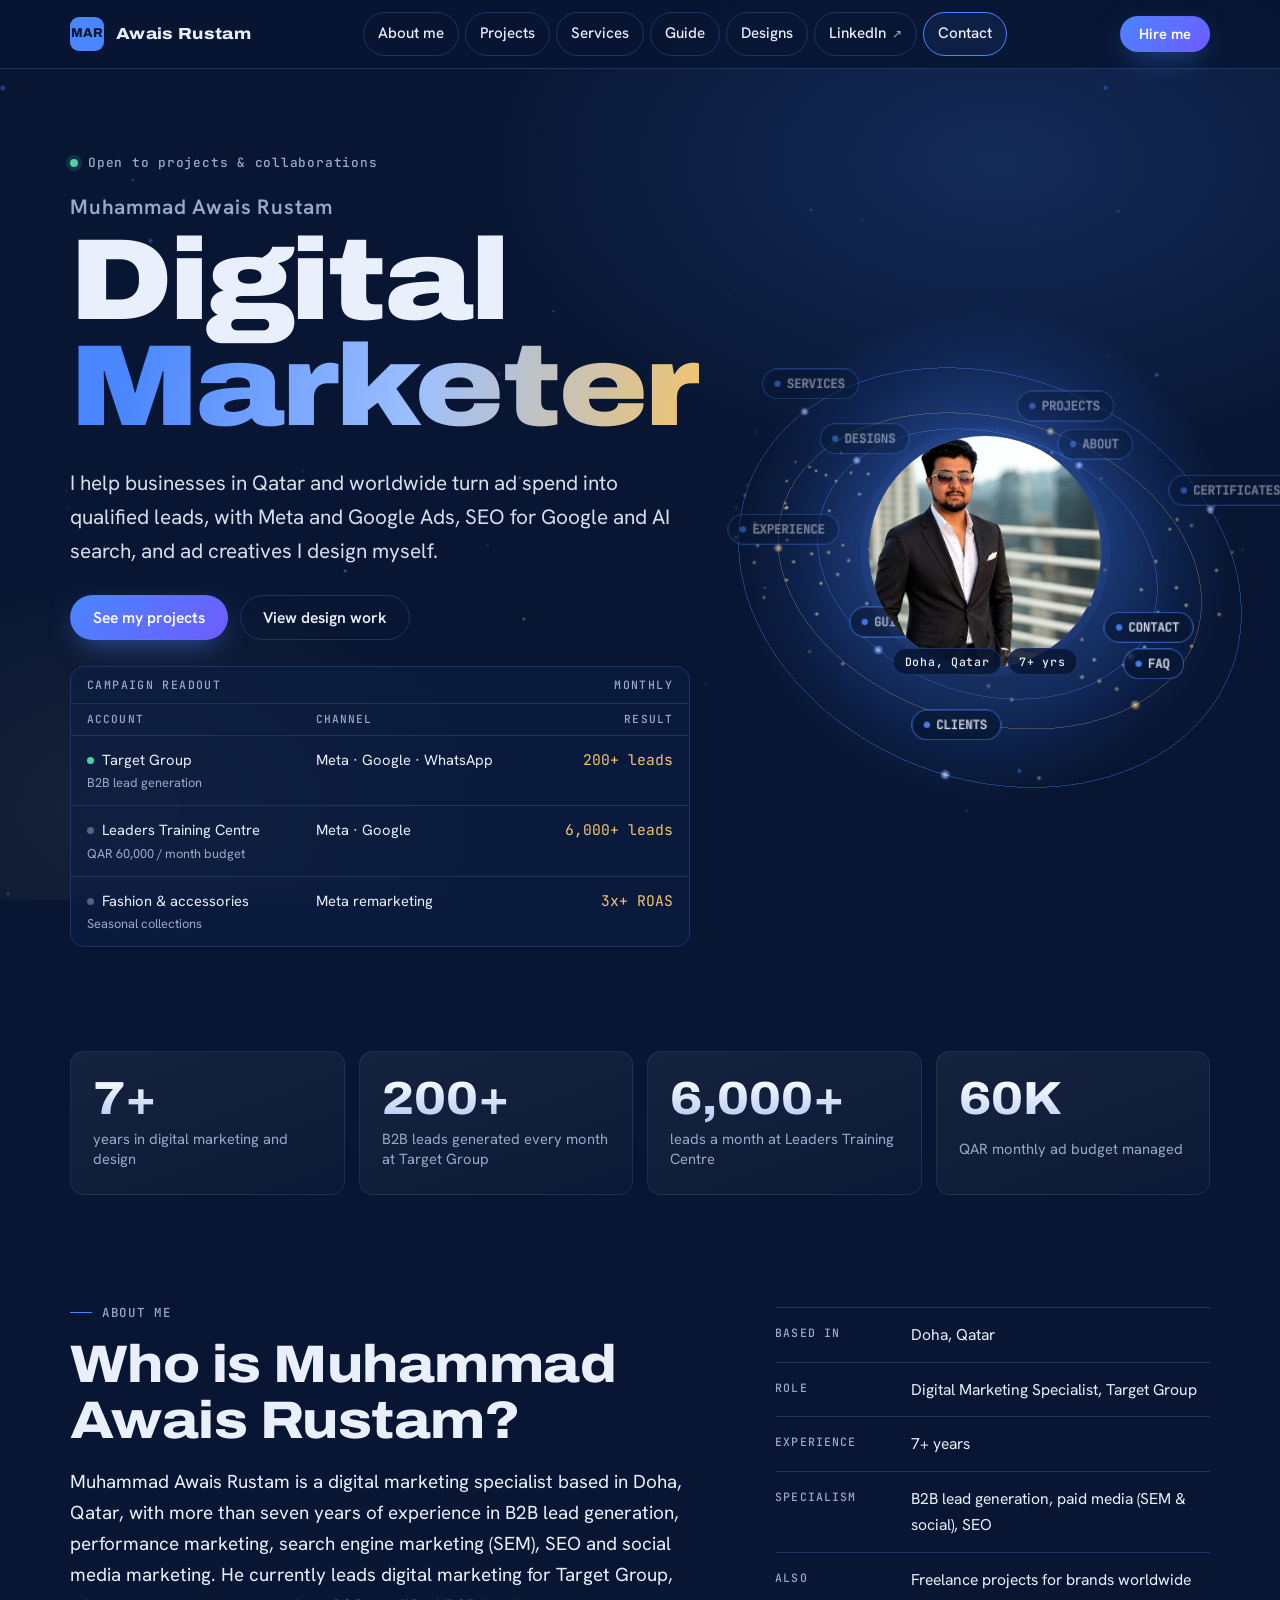
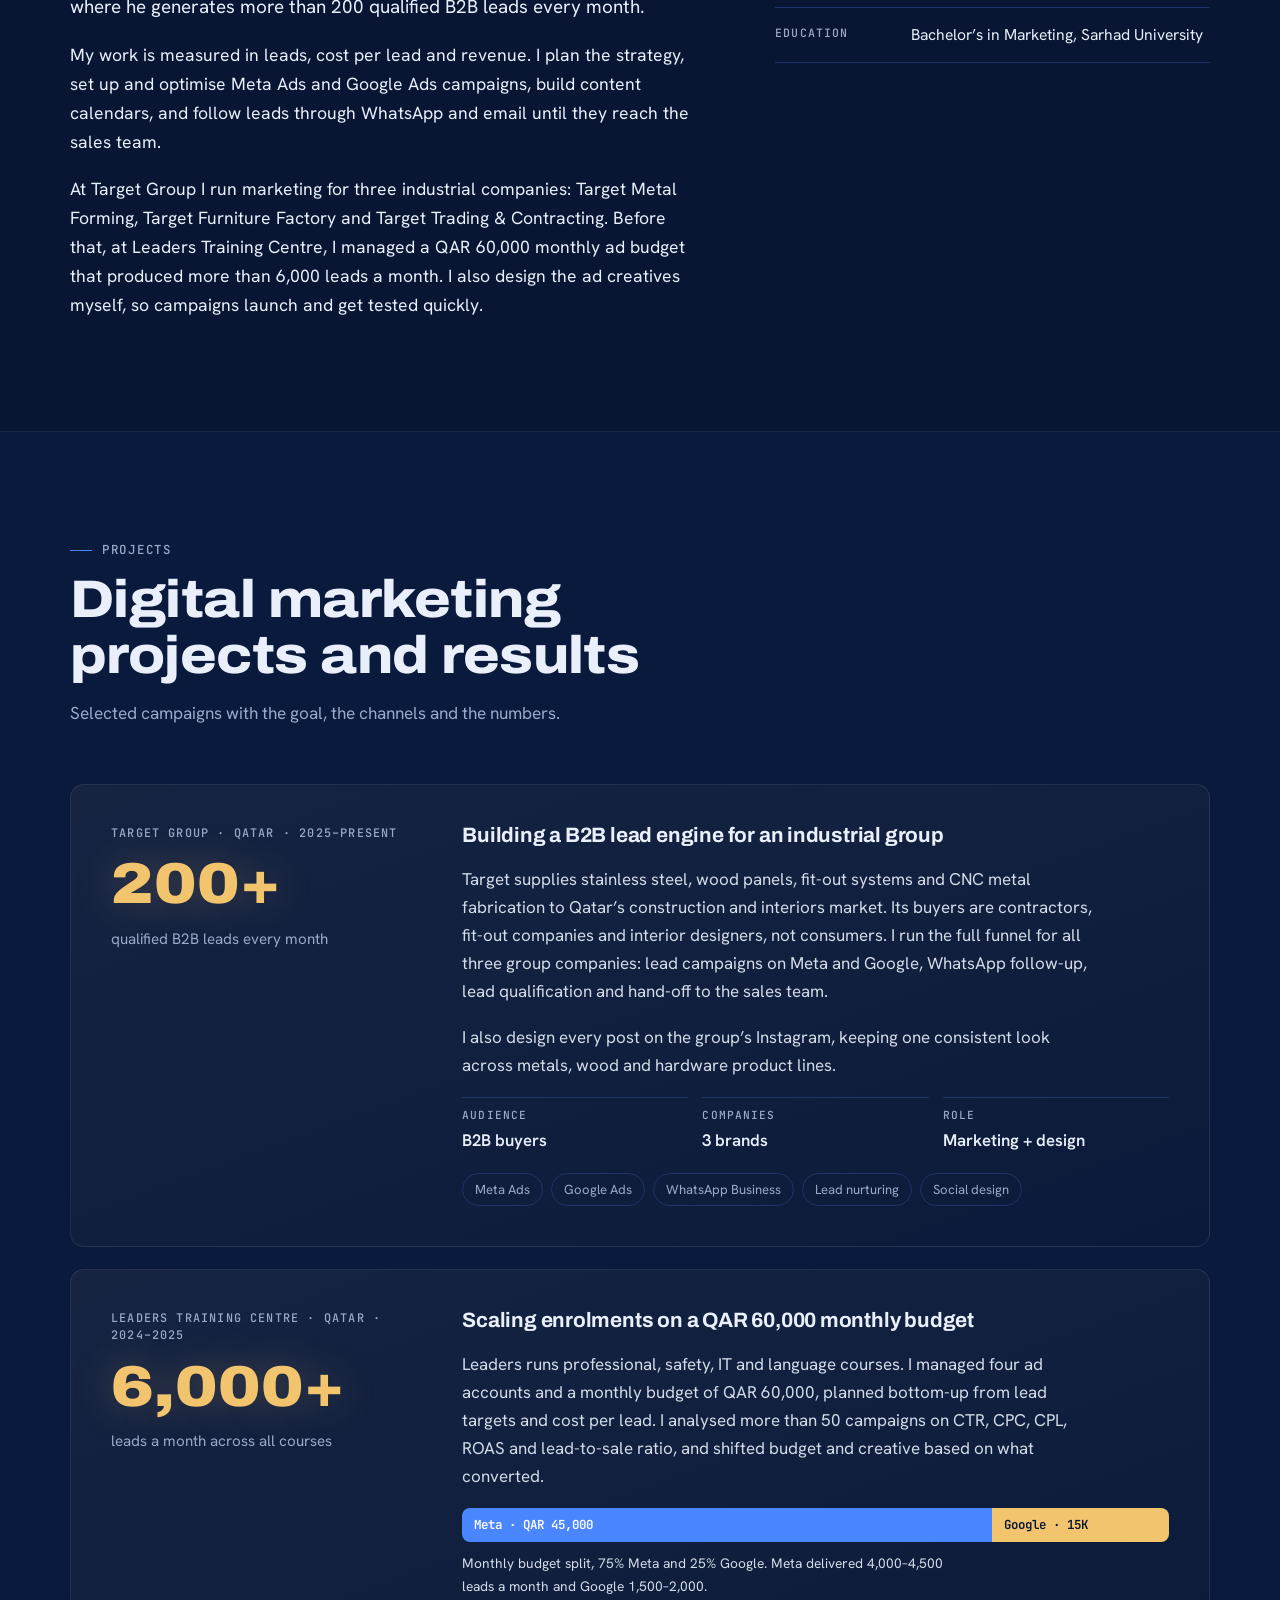
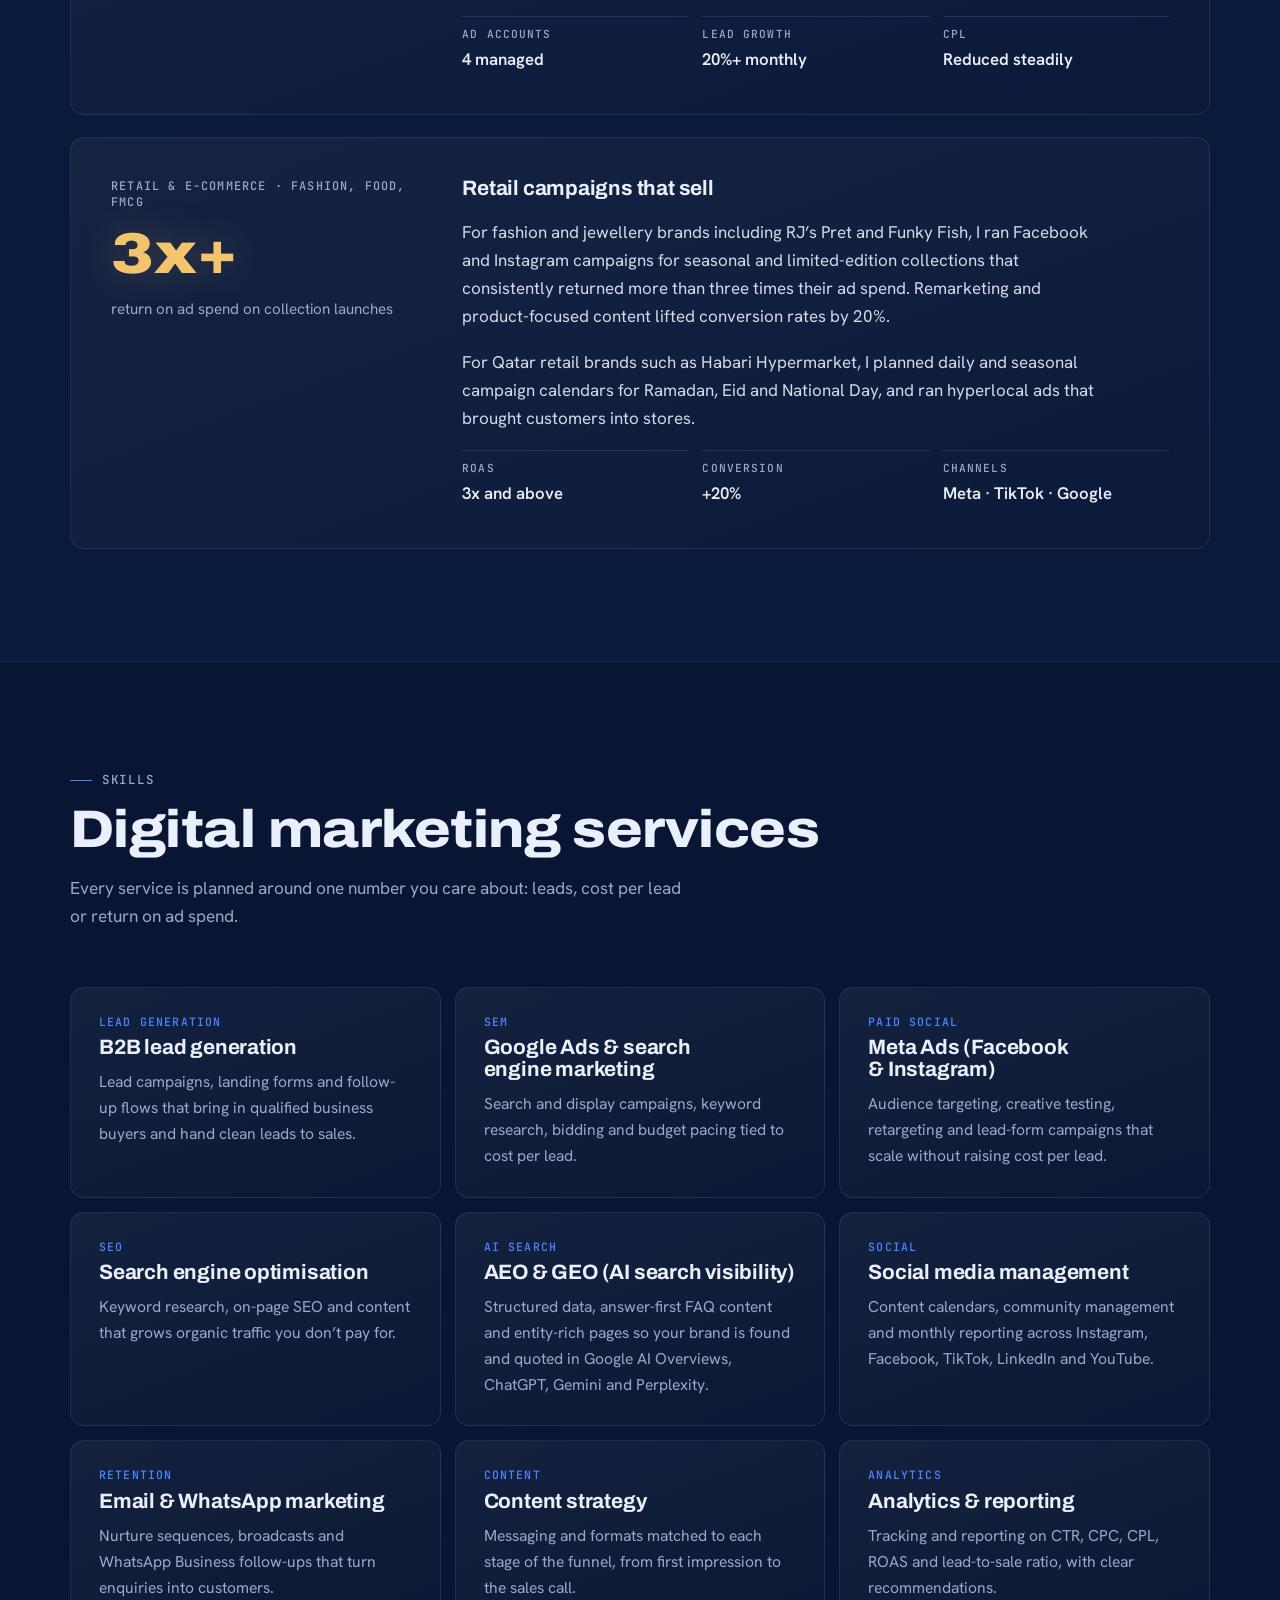
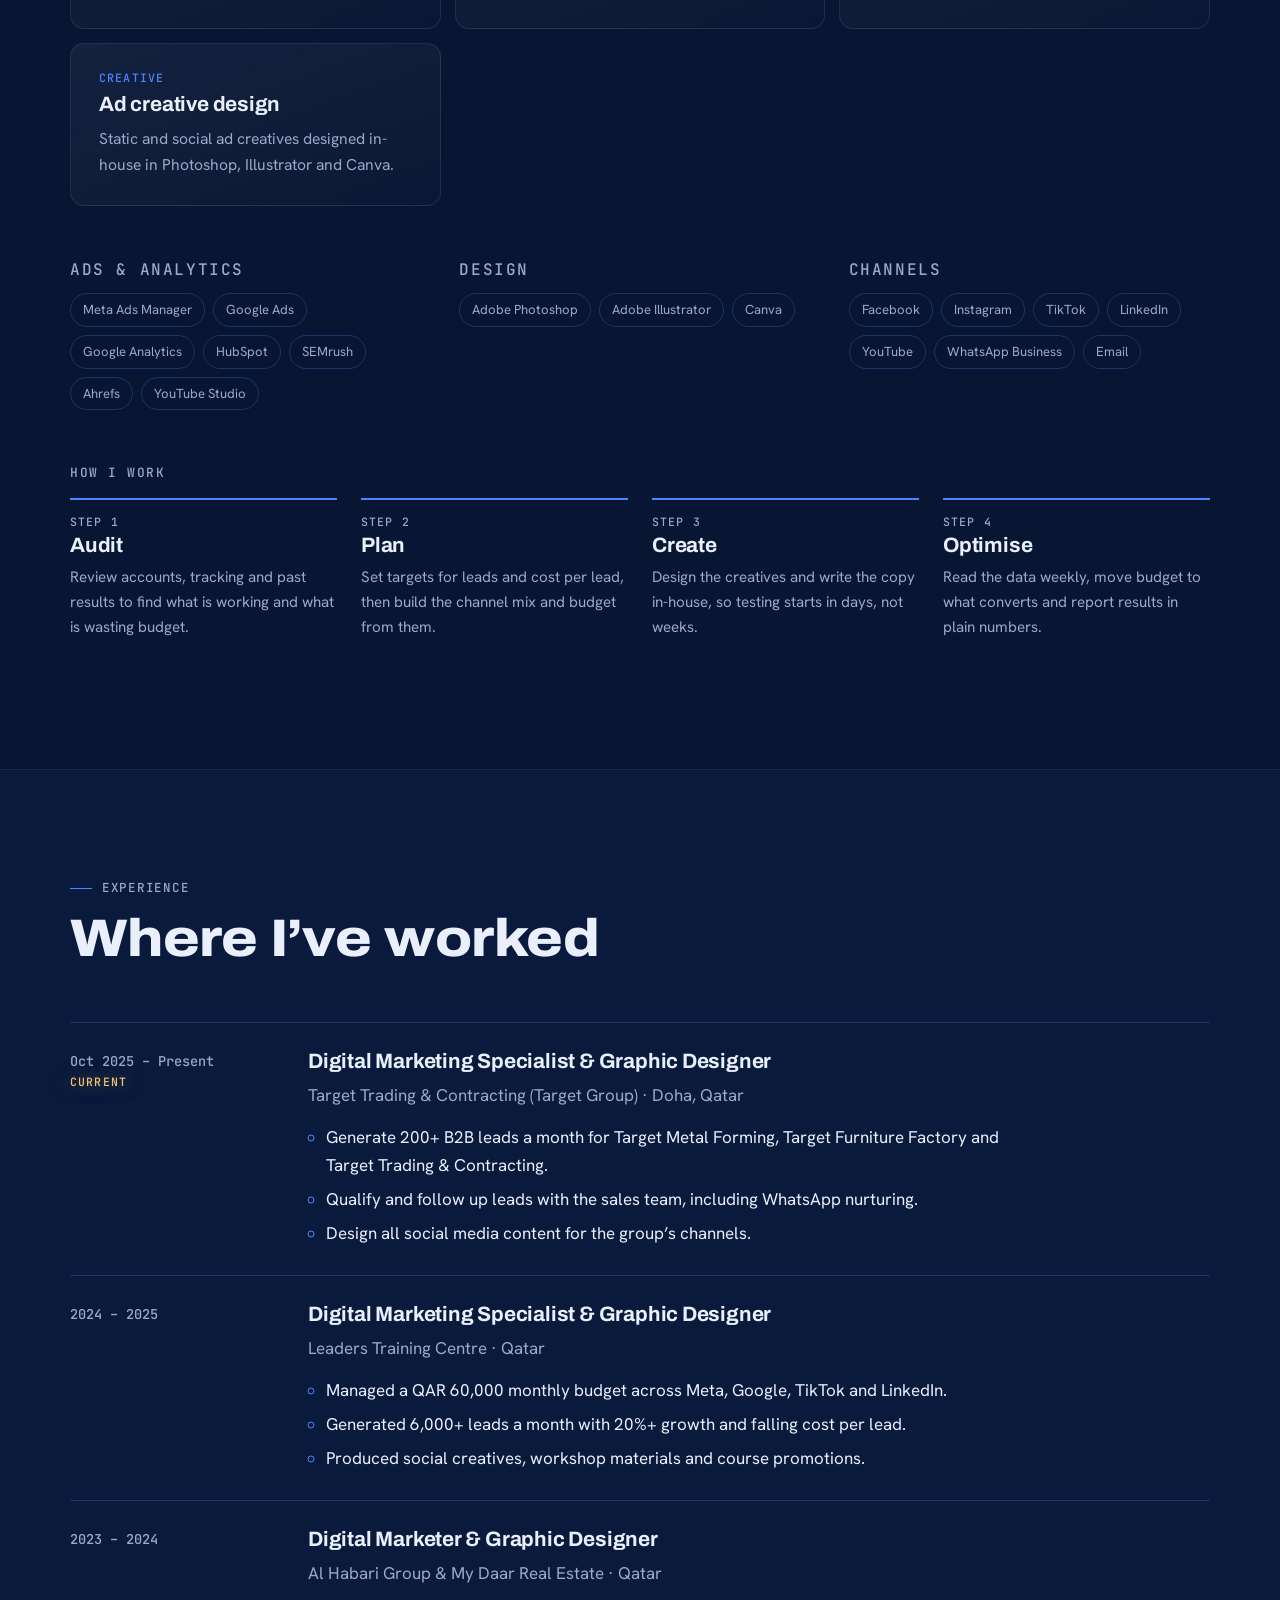
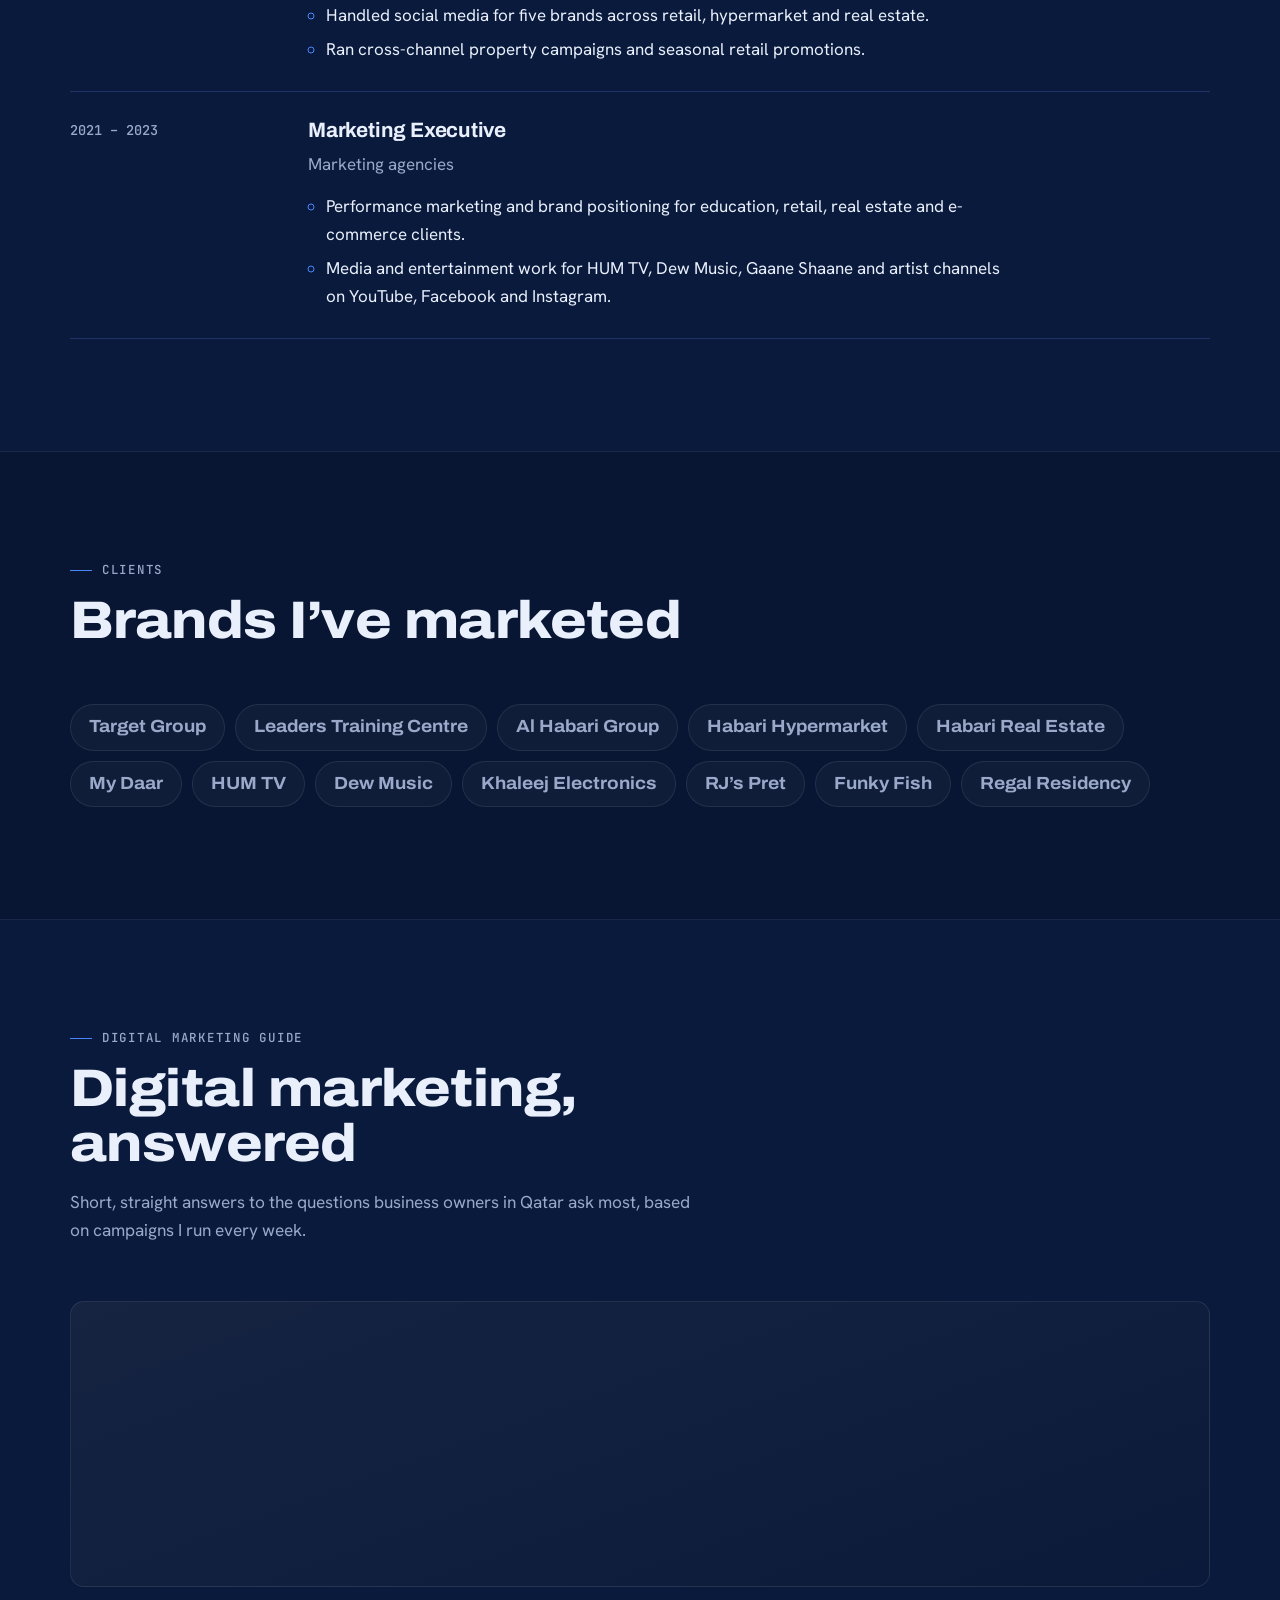
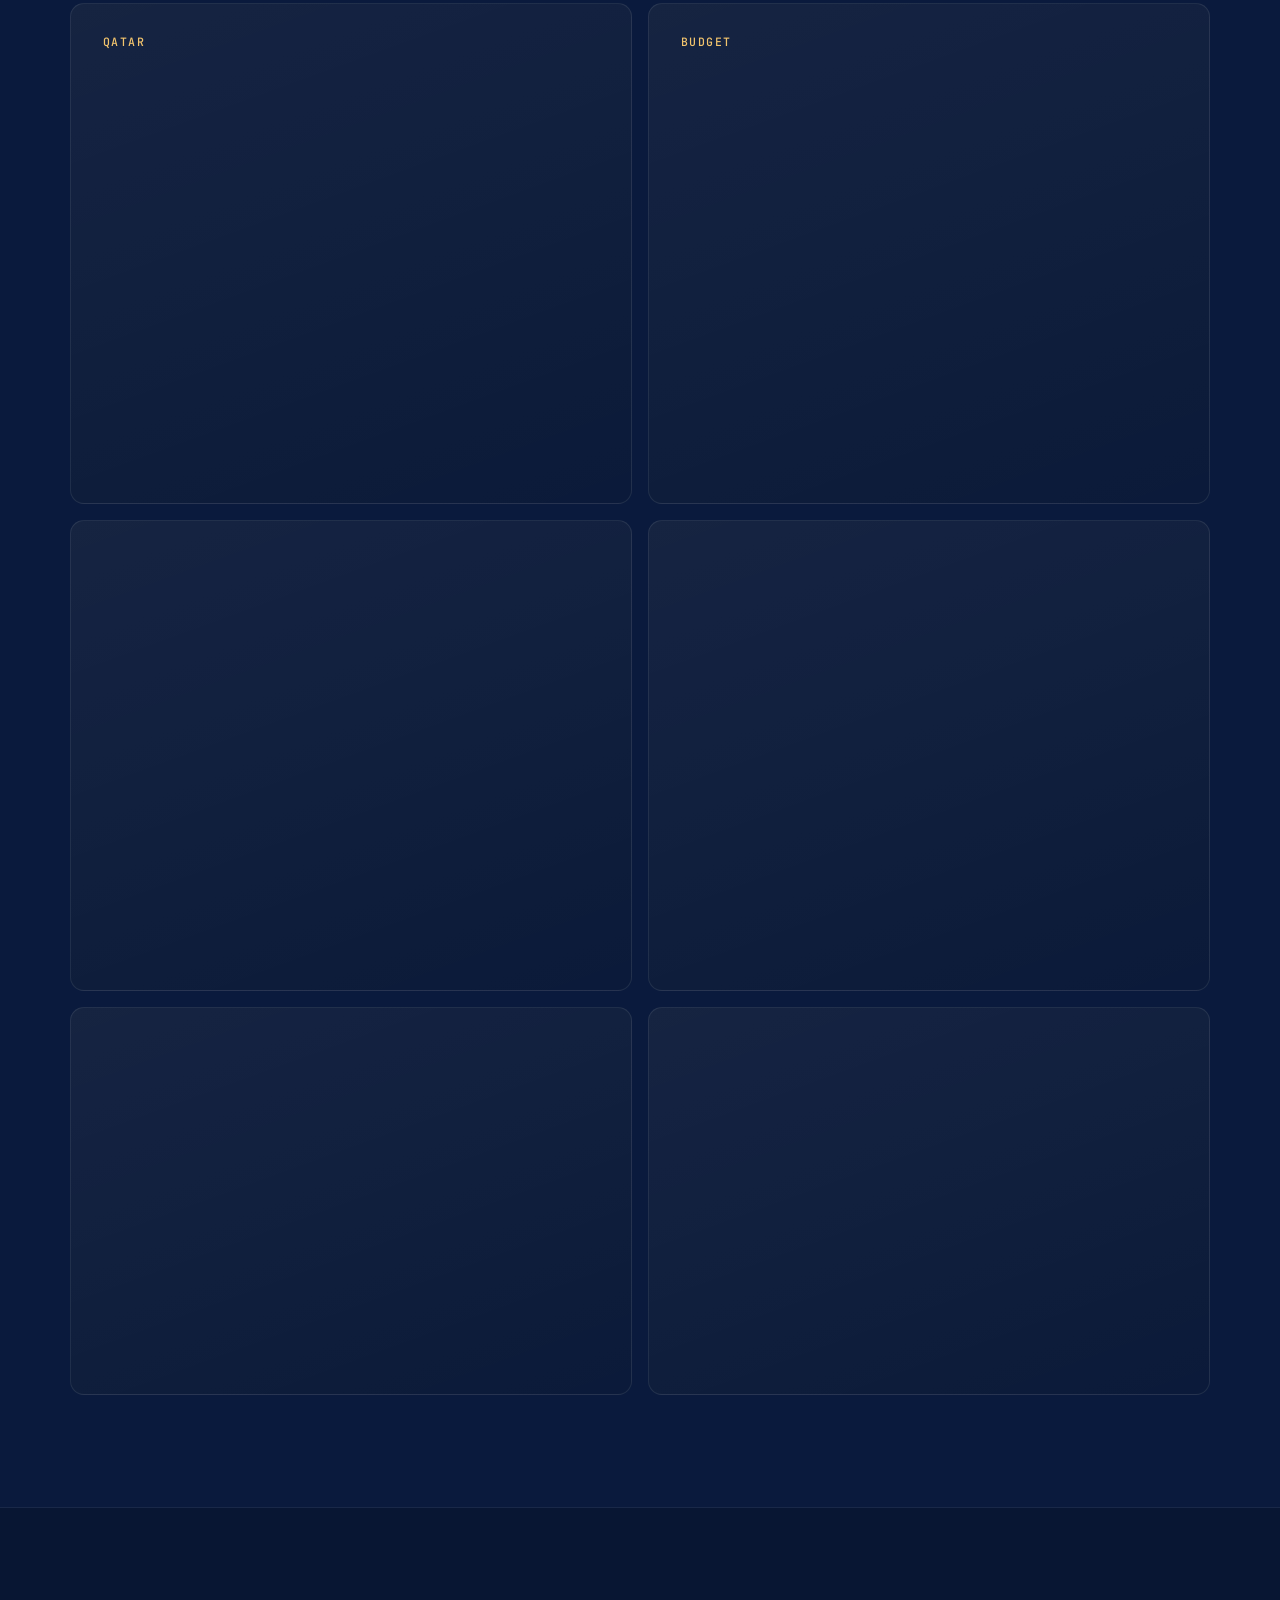
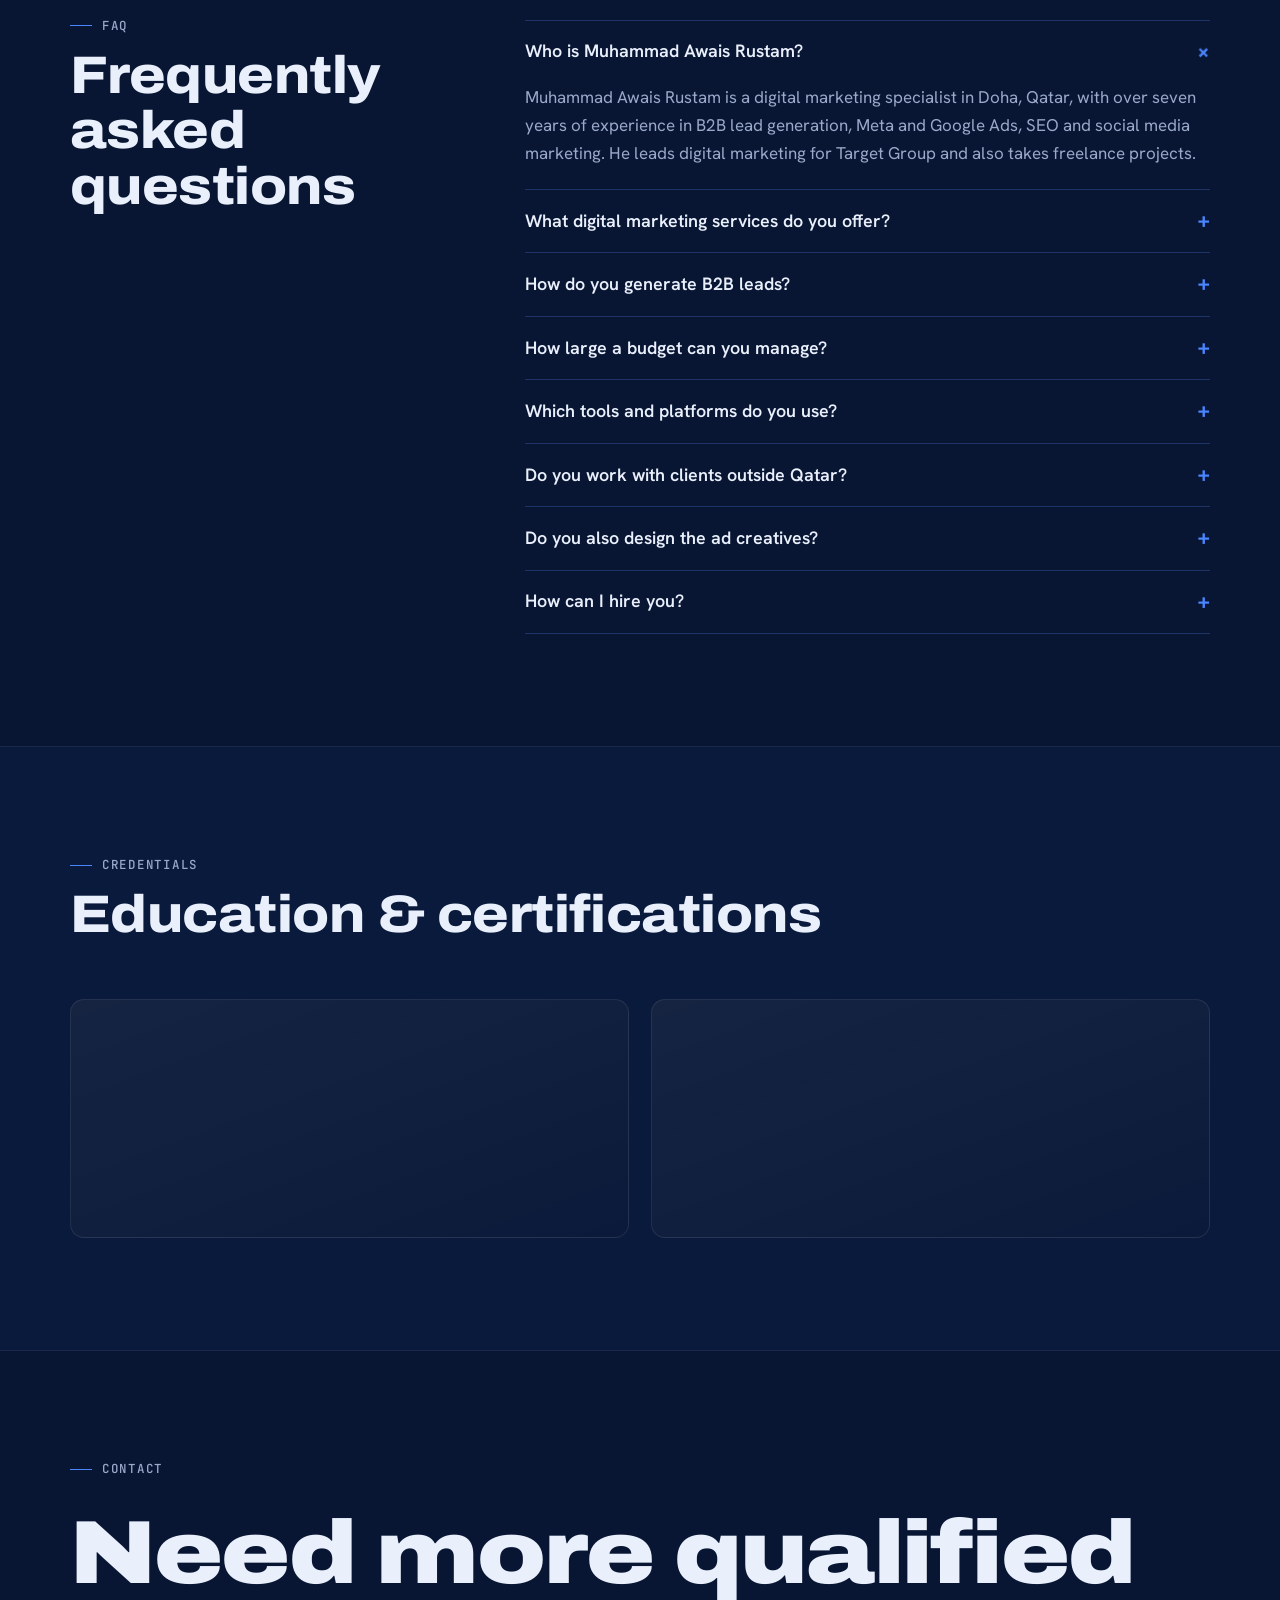
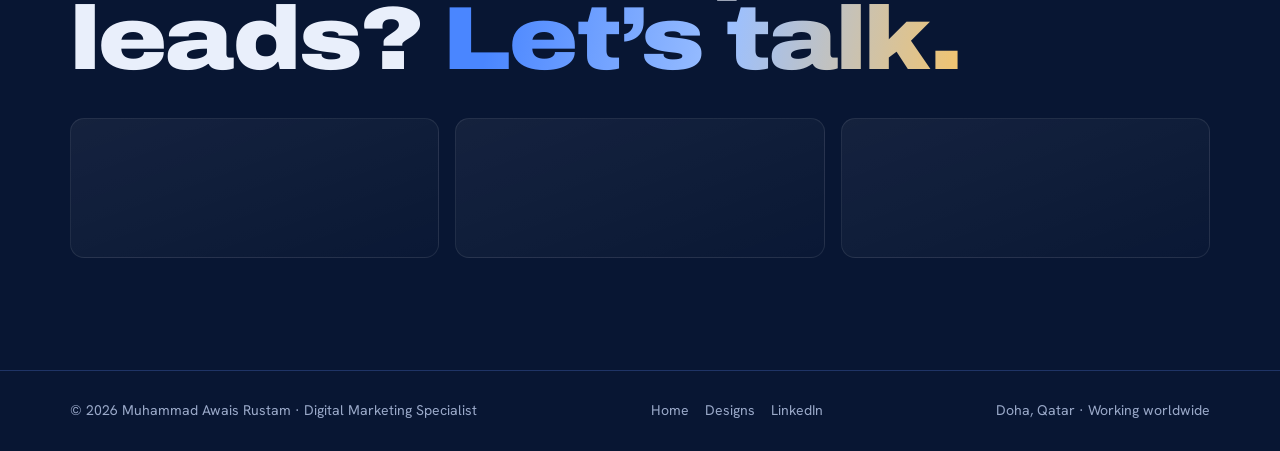
==== commit 34f6ff2a: "Rebuild portfolio as a 3D site with stronger SEO, AEO and GEO - Three.js scene behind the page: orbi" ====
--- a/index.html
+++ b/index.html
@@ -3,9 +3,9 @@
 <head>
 <meta charset="utf-8">
 <meta name="viewport" content="width=device-width, initial-scale=1, viewport-fit=cover">
-<title>Muhammad Awais Rustam | Digital Marketing Specialist in Qatar</title><meta name="description" content="Muhammad Awais Rustam is a Doha-based digital marketing specialist with 7+ years in B2B lead generation, Meta &amp; Google Ads (SEM), SEO and social media."><meta name="keywords" content="Muhammad Awais Rustam, Awais Rustam, digital marketing specialist Qatar, digital marketer Doha, B2B lead generation Qatar, performance marketing specialist, Meta Ads specialist, Google Ads expert, search engine marketing, SEM, SEO specialist Qatar, social media marketing Doha, content strategy, email marketing, WhatsApp marketing, PPC, lead generation expert"><meta name="author" content="Muhammad Awais Rustam"><meta name="robots" content="index, follow, max-image-preview:large, max-snippet:-1"><link rel="canonical" href="https://muhammadawaisrustam.github.io/"><meta name="theme-color" content="#081633"><meta property="og:type" content="profile"><meta property="og:site_name" content="Muhammad Awais Rustam"><meta property="og:locale" content="en_US"><meta property="og:title" content="Muhammad Awais Rustam | Digital Marketing Specialist in Qatar"><meta property="og:description" content="Muhammad Awais Rustam is a Doha-based digital marketing specialist with 7+ years in B2B lead generation, Meta &amp; Google Ads (SEM), SEO and social media."><meta property="og:url" content="https://muhammadawaisrustam.github.io/"><meta property="og:image" content="https://muhammadawaisrustam.github.io/og-avatar.jpg"><meta property="og:image:alt" content="Muhammad Awais Rustam, Digital Marketer, in Doha"><meta name="twitter:card" content="summary_large_image"><meta name="twitter:title" content="Muhammad Awais Rustam | Digital Marketing Specialist in Qatar"><meta name="twitter:description" content="Muhammad Awais Rustam is a Doha-based digital marketing specialist with 7+ years in B2B lead generation, Meta &amp; Google Ads (SEM), SEO and social media."><meta name="twitter:image" content="https://muhammadawaisrustam.github.io/og-avatar.jpg"><link rel="icon" href="favicon.svg" type="image/svg+xml"><link rel="apple-touch-icon" href="og-avatar.jpg"><link rel="preload" as="image" href="muhammad-awais-rustam.jpg"><link rel="preconnect" href="https://fonts.googleapis.com"><link rel="preconnect" href="https://fonts.gstatic.com" crossorigin><link rel="stylesheet" href="https://fonts.googleapis.com/css2?family=Archivo:wdth,wght@100..125,500..900&family=Hanken+Grotesk:wght@400;500;600;700&family=JetBrains+Mono:wght@500&display=swap"><link rel="stylesheet" href="site.css"><style>:root{--navy:#081633;--navy-2:#0D1F45;--cobalt:#4A86FF;--signal:#F2C46D}</style><script type="application/ld+json">{"@context":"https://schema.org","@graph":[{"@type":"Person","@id":"https://muhammadawaisrustam.github.io/#person","name":"Muhammad Awais Rustam","alternateName":["Awais Rustam","Muhammad Awais Rustam Malik"],"jobTitle":"Digital Marketing Specialist & Graphic Designer","description":"Muhammad Awais Rustam is a Doha-based digital marketing specialist with 7+ years in B2B lead generation, Meta & Google Ads (SEM), SEO and social media.","url":"https://muhammadawaisrustam.github.io/","image":"https://muhammadawaisrustam.github.io/muhammad-awais-rustam.jpg","email":"mailto:awaisrustam001@gmail.com","telephone":"+97433370737","address":{"@type":"PostalAddress","addressLocality":"Doha","addressCountry":"QA"},"worksFor":{"@type":"Organization","name":"Target Trading & Contracting","url":"https://targetqatar.com"},"alumniOf":{"@type":"CollegeOrUniversity","name":"Sarhad University"},"hasOccupation":{"@type":"Occupation","name":"Digital Marketing Specialist & Graphic Designer","occupationLocation":{"@type":"City","name":"Doha"},"skills":"B2B lead generation, Google Ads & search engine marketing, Meta Ads (Facebook & Instagram), Search engine optimisation, Social media management, Email & WhatsApp marketing, Content strategy, Analytics & reporting, Ad creative design"},"knowsAbout":["B2B lead generation","Google Ads & search engine marketing","Meta Ads (Facebook & Instagram)","Search engine optimisation","Social media management","Email & WhatsApp marketing","Content strategy","Analytics & reporting","Ad creative design","Meta Ads Manager","Google Ads","Google Analytics","HubSpot","SEMrush","Ahrefs","YouTube Studio","Adobe Photoshop","Adobe Illustrator","Canva","Facebook","Instagram","TikTok","LinkedIn","YouTube","WhatsApp Business","Email"],"makesOffer":[{"@type":"Offer","itemOffered":{"@type":"Service","name":"B2B lead generation","description":"Lead campaigns, landing forms and follow-up flows that bring in qualified business buyers and hand clean leads to sales."}},{"@type":"Offer","itemOffered":{"@type":"Service","name":"Google Ads & search engine marketing","description":"Search and display campaigns, keyword research, bidding and budget pacing tied to cost per lead."}},{"@type":"Offer","itemOffered":{"@type":"Service","name":"Meta Ads (Facebook & Instagram)","description":"Audience targeting, creative testing, retargeting and lead-form campaigns that scale without raising cost per lead."}},{"@type":"Offer","itemOffered":{"@type":"Service","name":"Search engine optimisation","description":"Keyword research, on-page SEO and content that grows organic traffic you don’t pay for."}},{"@type":"Offer","itemOffered":{"@type":"Service","name":"Social media management","description":"Content calendars, community management and monthly reporting across Instagram, Facebook, TikTok, LinkedIn and YouTube."}},{"@type":"Offer","itemOffered":{"@type":"Service","name":"Email & WhatsApp marketing","description":"Nurture sequences, broadcasts and WhatsApp Business follow-ups that turn enquiries into customers."}},{"@type":"Offer","itemOffered":{"@type":"Service","name":"Content strategy","description":"Messaging and formats matched to each stage of the funnel, from first impression to the sales call."}},{"@type":"Offer","itemOffered":{"@type":"Service","name":"Analytics & reporting","description":"Tracking and reporting on CTR, CPC, CPL, ROAS and lead-to-sale ratio, with clear recommendations."}},{"@type":"Offer","itemOffered":{"@type":"Service","name":"Ad creative design","description":"Static and social ad creatives designed in-house in Photoshop, Illustrator and Canva."}}],"hasCredential":[],"sameAs":["https://www.linkedin.com/in/muhammad-awais-rustam-malik-4251a7258/"]},{"@type":"WebSite","@id":"https://muhammadawaisrustam.github.io/#website","url":"https://muhammadawaisrustam.github.io/","name":"Muhammad Awais Rustam","inLanguage":"en","publisher":{"@id":"https://muhammadawaisrustam.github.io/#person"}},{"@type":"ProfilePage","@id":"https://muhammadawaisrustam.github.io/#profile","url":"https://muhammadawaisrustam.github.io/","name":"Muhammad Awais Rustam | Digital Marketing Specialist in Qatar","description":"Muhammad Awais Rustam is a Doha-based digital marketing specialist with 7+ years in B2B lead generation, Meta & Google Ads (SEM), SEO and social media.","isPartOf":{"@id":"https://muhammadawaisrustam.github.io/#website"},"mainEntity":{"@id":"https://muhammadawaisrustam.github.io/#person"},"dateModified":"2026-10-17"},{"@type":"FAQPage","@id":"https://muhammadawaisrustam.github.io/#faq","mainEntity":[{"@type":"Question","name":"Who is Muhammad Awais Rustam?","acceptedAnswer":{"@type":"Answer","text":"Muhammad Awais Rustam is a digital marketing specialist in Doha, Qatar, with over seven years of experience in B2B lead generation, Meta and Google Ads, SEO and social media marketing. He leads digital marketing for Target Group and also takes freelance projects."}},{"@type":"Question","name":"What digital marketing services do you offer?","acceptedAnswer":{"@type":"Answer","text":"B2B lead generation, Google Ads and search engine marketing (SEM), Meta Ads on Facebook and Instagram, SEO, social media management, content strategy, email and WhatsApp marketing, analytics and reporting, and ad creative design."}},{"@type":"Question","name":"How do you generate B2B leads?","acceptedAnswer":{"@type":"Answer","text":"I combine targeted Meta and Google lead campaigns with clear offers and fast WhatsApp and email follow-up, then qualify each lead before passing it to sales. At Target Group this produces more than 200 qualified B2B leads a month."}},{"@type":"Question","name":"How large a budget can you manage?","acceptedAnswer":{"@type":"Answer","text":"I have managed ad budgets of QAR 60,000 per month, split across Meta Ads and Google Ads, planned from lead targets and cost-per-lead goals."}},{"@type":"Question","name":"Which tools and platforms do you use?","acceptedAnswer":{"@type":"Answer","text":"Meta Ads Manager, Google Ads, Google Analytics, HubSpot, SEMrush, Ahrefs and YouTube Studio for marketing, and Adobe Photoshop, Illustrator and Canva for creative."}},{"@type":"Question","name":"Do you work with clients outside Qatar?","acceptedAnswer":{"@type":"Answer","text":"Yes. Alongside my role in Doha I work on freelance projects for brands in other countries, fully remote."}},{"@type":"Question","name":"Do you also design the ad creatives?","acceptedAnswer":{"@type":"Answer","text":"Yes. I design social media posts, ad creatives, flyers and brand assets myself. You can see examples on my design portfolio page."}},{"@type":"Question","name":"How can I hire you?","acceptedAnswer":{"@type":"Answer","text":"Email awaisrustam001@gmail.com or message +974 3337 0737 on WhatsApp with your goals and budget, and I’ll reply with a plan."}}]}]}</script><style>:root{padding-top:env(safe-area-inset-top,0px);padding-bottom:env(safe-area-inset-bottom,0px)}[hidden]{display:none!important}</style>
+<title>Muhammad Awais Rustam | Digital Marketing Specialist in Qatar</title><meta name="description" content="Muhammad Awais Rustam is a Doha-based digital marketing specialist with 7+ years in B2B lead generation, Meta &amp; Google Ads, SEO and AI search."><meta name="keywords" content="Muhammad Awais Rustam, Awais Rustam, digital marketing specialist Qatar, digital marketer Doha, B2B lead generation Qatar, performance marketing specialist, Meta Ads specialist, Google Ads expert, search engine marketing, SEM, SEO specialist Qatar, social media marketing Doha, content strategy, email marketing, WhatsApp marketing, PPC, lead generation expert, digital marketing Qatar, digital marketing agency Doha alternative, freelance digital marketer Qatar, AEO, GEO, AI search optimisation, answer engine optimisation, generative engine optimisation"><meta name="author" content="Muhammad Awais Rustam"><meta name="robots" content="index, follow, max-image-preview:large, max-snippet:-1"><link rel="canonical" href="https://muhammadawaisrustam.github.io/"><meta name="theme-color" content="#081633"><meta property="og:type" content="profile"><meta property="og:site_name" content="Muhammad Awais Rustam"><meta property="og:locale" content="en_US"><meta property="og:title" content="Muhammad Awais Rustam | Digital Marketing Specialist in Qatar"><meta property="og:description" content="Muhammad Awais Rustam is a Doha-based digital marketing specialist with 7+ years in B2B lead generation, Meta &amp; Google Ads, SEO and AI search."><meta property="og:url" content="https://muhammadawaisrustam.github.io/"><meta property="og:image" content="https://muhammadawaisrustam.github.io/og-avatar.jpg"><meta property="og:image:alt" content="Muhammad Awais Rustam, Digital Marketer, in Doha"><meta name="twitter:card" content="summary_large_image"><meta name="twitter:title" content="Muhammad Awais Rustam | Digital Marketing Specialist in Qatar"><meta name="twitter:description" content="Muhammad Awais Rustam is a Doha-based digital marketing specialist with 7+ years in B2B lead generation, Meta &amp; Google Ads, SEO and AI search."><meta name="twitter:image" content="https://muhammadawaisrustam.github.io/og-avatar.jpg"><meta name="geo.region" content="QA"><meta name="geo.placename" content="Doha"><link rel="alternate" type="text/plain" href="llms.txt" title="Plain-text summary for AI assistants"><link rel="icon" href="favicon.svg" type="image/svg+xml"><link rel="apple-touch-icon" href="og-avatar.jpg"><link rel="preload" as="image" href="muhammad-awais-rustam.jpg"><link rel="preconnect" href="https://fonts.googleapis.com"><link rel="preconnect" href="https://fonts.gstatic.com" crossorigin><link rel="stylesheet" href="https://fonts.googleapis.com/css2?family=Archivo:wdth,wght@100..125,500..900&family=Hanken+Grotesk:wght@400;500;600;700&family=JetBrains+Mono:wght@500&display=swap"><link rel="stylesheet" href="site.css"><style>:root{--navy:#081633;--navy-2:#0D1F45;--cobalt:#4A86FF;--signal:#F2C46D}</style><script type="application/ld+json">{"@context":"https://schema.org","@graph":[{"@type":"Person","@id":"https://muhammadawaisrustam.github.io/#person","name":"Muhammad Awais Rustam","alternateName":["Awais Rustam","Muhammad Awais Rustam Malik"],"jobTitle":"Digital Marketing Specialist & Graphic Designer","description":"Muhammad Awais Rustam is a Doha-based digital marketing specialist with 7+ years in B2B lead generation, Meta & Google Ads, SEO and AI search.","url":"https://muhammadawaisrustam.github.io/","image":"https://muhammadawaisrustam.github.io/muhammad-awais-rustam.jpg","email":"mailto:awaisrustam001@gmail.com","telephone":"+97433370737","address":{"@type":"PostalAddress","addressLocality":"Doha","addressCountry":"QA"},"worksFor":{"@type":"Organization","name":"Target Trading & Contracting","url":"https://targetqatar.com"},"alumniOf":{"@type":"CollegeOrUniversity","name":"Sarhad University"},"hasOccupation":{"@type":"Occupation","name":"Digital Marketing Specialist & Graphic Designer","occupationLocation":{"@type":"City","name":"Doha"},"skills":"B2B lead generation, Google Ads & search engine marketing, Meta Ads (Facebook & Instagram), Search engine optimisation, AEO & GEO (AI search visibility), Social media management, Email & WhatsApp marketing, Content strategy, Analytics & reporting, Ad creative design"},"knowsAbout":["Digital marketing","Performance marketing","Lead generation","Paid social advertising","Pay-per-click advertising","Search engine optimisation","Answer engine optimisation (AEO)","Generative engine optimisation (GEO)","Conversion rate optimisation","Marketing analytics","Social media marketing","Content marketing","WhatsApp marketing","B2B lead generation","Google Ads & search engine marketing","Meta Ads (Facebook & Instagram)","Search engine optimisation","AEO & GEO (AI search visibility)","Social media management","Email & WhatsApp marketing","Content strategy","Analytics & reporting","Ad creative design","Meta Ads Manager","Google Ads","Google Analytics","HubSpot","SEMrush","Ahrefs","YouTube Studio","Adobe Photoshop","Adobe Illustrator","Canva","Facebook","Instagram","TikTok","LinkedIn","YouTube","WhatsApp Business","Email"],"makesOffer":[{"@type":"Offer","itemOffered":{"@type":"Service","name":"B2B lead generation","description":"Lead campaigns, landing forms and follow-up flows that bring in qualified business buyers and hand clean leads to sales."}},{"@type":"Offer","itemOffered":{"@type":"Service","name":"Google Ads & search engine marketing","description":"Search and display campaigns, keyword research, bidding and budget pacing tied to cost per lead."}},{"@type":"Offer","itemOffered":{"@type":"Service","name":"Meta Ads (Facebook & Instagram)","description":"Audience targeting, creative testing, retargeting and lead-form campaigns that scale without raising cost per lead."}},{"@type":"Offer","itemOffered":{"@type":"Service","name":"Search engine optimisation","description":"Keyword research, on-page SEO and content that grows organic traffic you don’t pay for."}},{"@type":"Offer","itemOffered":{"@type":"Service","name":"AEO & GEO (AI search visibility)","description":"Structured data, answer-first FAQ content and entity-rich pages so your brand is found and quoted in Google AI Overviews, ChatGPT, Gemini and Perplexity."}},{"@type":"Offer","itemOffered":{"@type":"Service","name":"Social media management","description":"Content calendars, community management and monthly reporting across Instagram, Facebook, TikTok, LinkedIn and YouTube."}},{"@type":"Offer","itemOffered":{"@type":"Service","name":"Email & WhatsApp marketing","description":"Nurture sequences, broadcasts and WhatsApp Business follow-ups that turn enquiries into customers."}},{"@type":"Offer","itemOffered":{"@type":"Service","name":"Content strategy","description":"Messaging and formats matched to each stage of the funnel, from first impression to the sales call."}},{"@type":"Offer","itemOffered":{"@type":"Service","name":"Analytics & reporting","description":"Tracking and reporting on CTR, CPC, CPL, ROAS and lead-to-sale ratio, with clear recommendations."}},{"@type":"Offer","itemOffered":{"@type":"Service","name":"Ad creative design","description":"Static and social ad creatives designed in-house in Photoshop, Illustrator and Canva."}}],"hasCredential":[],"sameAs":["https://www.linkedin.com/in/muhammad-awais-rustam-malik-4251a7258/"]},{"@type":"WebSite","@id":"https://muhammadawaisrustam.github.io/#website","url":"https://muhammadawaisrustam.github.io/","name":"Muhammad Awais Rustam","inLanguage":"en","publisher":{"@id":"https://muhammadawaisrustam.github.io/#person"}},{"@type":"ProfilePage","@id":"https://muhammadawaisrustam.github.io/#profile","url":"https://muhammadawaisrustam.github.io/","name":"Muhammad Awais Rustam | Digital Marketing Specialist in Qatar","description":"Muhammad Awais Rustam is a Doha-based digital marketing specialist with 7+ years in B2B lead generation, Meta & Google Ads, SEO and AI search.","isPartOf":{"@id":"https://muhammadawaisrustam.github.io/#website"},"about":{"@id":"https://muhammadawaisrustam.github.io/#person"},"mainEntity":{"@id":"https://muhammadawaisrustam.github.io/#person"},"inLanguage":"en","dateModified":"2026-10-28","primaryImageOfPage":{"@type":"ImageObject","contentUrl":"https://muhammadawaisrustam.github.io/muhammad-awais-rustam.jpg"},"speakable":{"@type":"SpeakableSpecification","cssSelector":[".answer",".g-card .direct"]}},{"@type":"ProfessionalService","@id":"https://muhammadawaisrustam.github.io/#service","name":"Muhammad Awais Rustam – Digital Marketing Services","description":"Muhammad Awais Rustam is a Doha-based digital marketing specialist with 7+ years in B2B lead generation, Meta & Google Ads, SEO and AI search.","url":"https://muhammadawaisrustam.github.io/","image":"https://muhammadawaisrustam.github.io/og-avatar.jpg","email":"awaisrustam001@gmail.com","telephone":"+97433370737","address":{"@type":"PostalAddress","addressLocality":"Doha","addressCountry":"QA"},"areaServed":[{"@type":"Country","name":"Qatar"},{"@type":"Place","name":"Worldwide"}],"founder":{"@id":"https://muhammadawaisrustam.github.io/#person"},"employee":{"@id":"https://muhammadawaisrustam.github.io/#person"},"knowsAbout":["Digital marketing","Performance marketing","Lead generation","Paid social advertising","Pay-per-click advertising","Search engine optimisation","Answer engine optimisation (AEO)","Generative engine optimisation (GEO)","Conversion rate optimisation","Marketing analytics","Social media marketing","Content marketing","WhatsApp marketing"],"hasOfferCatalog":{"@type":"OfferCatalog","name":"Digital marketing services","itemListElement":[{"@type":"Offer","itemOffered":{"@type":"Service","name":"B2B lead generation","description":"Lead campaigns, landing forms and follow-up flows that bring in qualified business buyers and hand clean leads to sales.","serviceType":"B2B lead generation","provider":{"@id":"https://muhammadawaisrustam.github.io/#person"},"areaServed":"Qatar, Worldwide"}},{"@type":"Offer","itemOffered":{"@type":"Service","name":"Google Ads & search engine marketing","description":"Search and display campaigns, keyword research, bidding and budget pacing tied to cost per lead.","serviceType":"Google Ads & search engine marketing","provider":{"@id":"https://muhammadawaisrustam.github.io/#person"},"areaServed":"Qatar, Worldwide"}},{"@type":"Offer","itemOffered":{"@type":"Service","name":"Meta Ads (Facebook & Instagram)","description":"Audience targeting, creative testing, retargeting and lead-form campaigns that scale without raising cost per lead.","serviceType":"Meta Ads (Facebook & Instagram)","provider":{"@id":"https://muhammadawaisrustam.github.io/#person"},"areaServed":"Qatar, Worldwide"}},{"@type":"Offer","itemOffered":{"@type":"Service","name":"Search engine optimisation","description":"Keyword research, on-page SEO and content that grows organic traffic you don’t pay for.","serviceType":"Search engine optimisation","provider":{"@id":"https://muhammadawaisrustam.github.io/#person"},"areaServed":"Qatar, Worldwide"}},{"@type":"Offer","itemOffered":{"@type":"Service","name":"AEO & GEO (AI search visibility)","description":"Structured data, answer-first FAQ content and entity-rich pages so your brand is found and quoted in Google AI Overviews, ChatGPT, Gemini and Perplexity.","serviceType":"AEO & GEO (AI search visibility)","provider":{"@id":"https://muhammadawaisrustam.github.io/#person"},"areaServed":"Qatar, Worldwide"}},{"@type":"Offer","itemOffered":{"@type":"Service","name":"Social media management","description":"Content calendars, community management and monthly reporting across Instagram, Facebook, TikTok, LinkedIn and YouTube.","serviceType":"Social media management","provider":{"@id":"https://muhammadawaisrustam.github.io/#person"},"areaServed":"Qatar, Worldwide"}},{"@type":"Offer","itemOffered":{"@type":"Service","name":"Email & WhatsApp marketing","description":"Nurture sequences, broadcasts and WhatsApp Business follow-ups that turn enquiries into customers.","serviceType":"Email & WhatsApp marketing","provider":{"@id":"https://muhammadawaisrustam.github.io/#person"},"areaServed":"Qatar, Worldwide"}},{"@type":"Offer","itemOffered":{"@type":"Service","name":"Content strategy","description":"Messaging and formats matched to each stage of the funnel, from first impression to the sales call.","serviceType":"Content strategy","provider":{"@id":"https://muhammadawaisrustam.github.io/#person"},"areaServed":"Qatar, Worldwide"}},{"@type":"Offer","itemOffered":{"@type":"Service","name":"Analytics & reporting","description":"Tracking and reporting on CTR, CPC, CPL, ROAS and lead-to-sale ratio, with clear recommendations.","serviceType":"Analytics & reporting","provider":{"@id":"https://muhammadawaisrustam.github.io/#person"},"areaServed":"Qatar, Worldwide"}},{"@type":"Offer","itemOffered":{"@type":"Service","name":"Ad creative design","description":"Static and social ad creatives designed in-house in Photoshop, Illustrator and Canva.","serviceType":"Ad creative design","provider":{"@id":"https://muhammadawaisrustam.github.io/#person"},"areaServed":"Qatar, Worldwide"}}]},"sameAs":["https://www.linkedin.com/in/muhammad-awais-rustam-malik-4251a7258/"]},{"@type":"FAQPage","@id":"https://muhammadawaisrustam.github.io/#faq","mainEntity":[{"@type":"Question","name":"What is digital marketing?","acceptedAnswer":{"@type":"Answer","text":"Digital marketing is promoting a business through online channels, such as Google search, social media, email, WhatsApp and websites, to reach buyers, generate leads and drive sales that can be measured. Paid channels: Google Ads, Meta Ads (Facebook and Instagram), TikTok and LinkedIn ads. Owned channels: your website, SEO content, email lists and WhatsApp Business. Every campaign is tracked by numbers such as cost per lead (CPL), return on ad spend (ROAS) and lead-to-sale ratio."}},{"@type":"Question","name":"Which digital marketing channels work best in Qatar?","acceptedAnswer":{"@type":"Answer","text":"For most businesses in Qatar, Meta Ads (Instagram and Facebook) and Google Ads bring the most leads, with WhatsApp as the main follow-up channel. B2B companies also benefit from Google Search and LinkedIn. Instagram and Facebook lead forms work well for training, retail, real estate and services. Google Search captures buyers who are already looking, which suits B2B and high-value services. Fast WhatsApp follow-up is what turns a lead into a sale in the Gulf market. Plan seasonal campaigns for Ramadan, Eid and Qatar National Day early."}},{"@type":"Question","name":"How much should I spend on Meta and Google Ads?","acceptedAnswer":{"@type":"Answer","text":"Set your ad budget from your lead target: multiply the number of leads you need each month by your target cost per lead, then split it between channels based on where your buyers search and scroll. Example: at Leaders Training Centre a QAR 60,000 monthly budget, 75% Meta and 25% Google, produced more than 6,000 leads a month. Start with a test budget for two to four weeks, then move spend to the ads with the lowest cost per qualified lead. Judge results by qualified leads and sales, not clicks or likes."}},{"@type":"Question","name":"What is the difference between SEO, AEO and GEO?","acceptedAnswer":{"@type":"Answer","text":"SEO helps your website rank in Google’s results, AEO (answer engine optimisation) helps your content become the direct answer in featured snippets and voice search, and GEO (generative engine optimisation) helps AI tools like ChatGPT, Gemini and Perplexity mention and cite your brand. SEO: keywords, fast pages, helpful content and links from other websites. AEO: question-led headings, one-sentence answers and FAQ structured data. GEO: clear facts about who you are, consistent profiles across the web, and content AI tools can read and quote."}},{"@type":"Question","name":"Which digital marketing trends matter most right now?","acceptedAnswer":{"@type":"Answer","text":"The trends that move results today are AI search visibility, AI-assisted creative testing, short-form video, WhatsApp conversations, and first-party data with privacy-safe tracking. Buyers now ask AI assistants for recommendations, so brands need AEO and GEO, not only SEO. Testing many ad creatives quickly, with AI helping on variations, keeps cost per lead down. Reels and TikTok-style video reach the most people per riyal on social. Conversions API and Google consent mode keep ad tracking accurate as cookies disappear."}},{"@type":"Question","name":"How do I know if my digital marketing is working?","acceptedAnswer":{"@type":"Answer","text":"Digital marketing is working when cost per qualified lead falls and the share of leads that become customers rises. Track CPL, lead-to-sale ratio and return on ad spend every week, not just clicks and likes. CTR and CPC show if the ad gets attention. CPL and lead quality show if the offer and targeting are right. Lead-to-sale ratio and ROAS show if marketing is making money."}},{"@type":"Question","name":"Should I hire a digital marketing specialist or an agency?","acceptedAnswer":{"@type":"Answer","text":"Hire a specialist when you want one senior person who plans, runs and designs your campaigns and reports directly to you; choose an agency when you need a large team across many services at once. A specialist usually costs less and moves faster because strategy, ads and creative sit with one person. Ask any candidate for real numbers from past campaigns, such as leads, CPL and ROAS."}},{"@type":"Question","name":"Who is Muhammad Awais Rustam?","acceptedAnswer":{"@type":"Answer","text":"Muhammad Awais Rustam is a digital marketing specialist in Doha, Qatar, with over seven years of experience in B2B lead generation, Meta and Google Ads, SEO and social media marketing. He leads digital marketing for Target Group and also takes freelance projects."}},{"@type":"Question","name":"What digital marketing services do you offer?","acceptedAnswer":{"@type":"Answer","text":"B2B lead generation, Google Ads and search engine marketing (SEM), Meta Ads on Facebook and Instagram, SEO, social media management, content strategy, email and WhatsApp marketing, analytics and reporting, and ad creative design."}},{"@type":"Question","name":"How do you generate B2B leads?","acceptedAnswer":{"@type":"Answer","text":"I combine targeted Meta and Google lead campaigns with clear offers and fast WhatsApp and email follow-up, then qualify each lead before passing it to sales. At Target Group this produces more than 200 qualified B2B leads a month."}},{"@type":"Question","name":"How large a budget can you manage?","acceptedAnswer":{"@type":"Answer","text":"I have managed ad budgets of QAR 60,000 per month, split across Meta Ads and Google Ads, planned from lead targets and cost-per-lead goals."}},{"@type":"Question","name":"Which tools and platforms do you use?","acceptedAnswer":{"@type":"Answer","text":"Meta Ads Manager, Google Ads, Google Analytics, HubSpot, SEMrush, Ahrefs and YouTube Studio for marketing, and Adobe Photoshop, Illustrator and Canva for creative."}},{"@type":"Question","name":"Do you work with clients outside Qatar?","acceptedAnswer":{"@type":"Answer","text":"Yes. Alongside my role in Doha I work on freelance projects for brands in other countries, fully remote."}},{"@type":"Question","name":"Do you also design the ad creatives?","acceptedAnswer":{"@type":"Answer","text":"Yes. I design social media posts, ad creatives, flyers and brand assets myself. You can see examples on my design portfolio page."}},{"@type":"Question","name":"How can I hire you?","acceptedAnswer":{"@type":"Answer","text":"Email awaisrustam001@gmail.com or message +974 3337 0737 on WhatsApp with your goals and budget, and I’ll reply with a plan."}}]}]}</script><script>document.documentElement.classList.add('js')</script><style>:root{padding-top:env(safe-area-inset-top,0px);padding-bottom:env(safe-area-inset-bottom,0px)}[hidden]{display:none!important}</style>
 </head>
 <body>
-<header class="nav" id="top"><div class="wrap"><a class="brand" href="#top" aria-label="Muhammad Awais Rustam, home"><span class="mark">MAR</span>Awais Rustam</a><nav aria-label="Main"><ul id="menu"><li><a href="#about">About me</a></li><li><a href="#projects">Projects</a></li><li><a href="#skills">Skills</a></li><li><a href="designs.html">Designs</a></li><li><a href="https://www.linkedin.com/in/muhammad-awais-rustam-malik-4251a7258/" target="_blank" rel="noopener">LinkedIn<span class="ext" aria-hidden="true">↗</span></a></li><li><a href="#contact">Contact</a></li></ul></nav><a class="btn primary nav-cta" href="#contact">Hire me</a><button class="menu-btn" id="menuBtn" aria-expanded="false" aria-controls="menu" type="button">MENU</button></div></header><main><section class="hero" aria-labelledby="hero-title"><div class="wrap hero-grid"><div class="hero-copy"><span class="status reveal"><i></i>Open to projects &amp; collaborations</span><h1 id="hero-title" class="reveal d2"><span class="name">Muhammad Awais Rustam</span><span class="role">Digital <em>Marketer</em></span></h1><p class="lede reveal d3">I help businesses turn ad spend into qualified leads. Seven years of B2B lead generation, Meta and Google Ads, SEO and social media marketing across Qatar and international markets.</p><div class="cta-row reveal d3"><a class="btn primary" href="#projects">See my projects</a><a class="btn ghost" href="designs.html">View design work</a></div><div class="readout reveal d4" role="group" aria-label="Campaign highlights"><header><span>Campaign readout</span><span class="mono">Monthly</span></header><table><thead><tr><th>Account</th><th class="hide-sm">Channel</th><th class="n">Result</th></tr></thead><tbody><tr><td><span class="dot"></span>Target Group<small>B2B lead generation</small></td><td class="hide-sm">Meta · Google · WhatsApp</td><td class="n">200+ leads</td></tr><tr><td><span class="dot off"></span>Leaders Training Centre<small>QAR 60,000 / month budget</small></td><td class="hide-sm">Meta · Google</td><td class="n">6,000+ leads</td></tr><tr><td><span class="dot off"></span>Fashion &amp; accessories<small>Seasonal collections</small></td><td class="hide-sm">Meta remarketing</td><td class="n">3x+ ROAS</td></tr></tbody></table></div></div><figure class="portrait reveal d2"><img src="muhammad-awais-rustam.jpg" width="1086" height="1448" alt="Muhammad Awais Rustam, Digital Marketer, in Doha" fetchpriority="high"><figcaption><span>Doha, Qatar</span><span>7+ yrs</span></figcaption></figure></div></section><div class="wrap"><div class="stats" aria-label="Key numbers"><div class="stat"><b>7+</b><span>years in digital marketing and design</span></div><div class="stat"><b>200+</b><span>B2B leads generated every month at Target Group</span></div><div class="stat"><b>6,000+</b><span>leads a month at Leaders Training Centre</span></div><div class="stat"><b>60K</b><span>QAR monthly ad budget managed</span></div></div></div><section class="band" id="about" aria-labelledby="about-title"><div class="wrap about"><div class="prose"><span class="eyebrow">About me</span><h2 id="about-title">Who is Muhammad Awais Rustam?</h2><p class="answer">Muhammad Awais Rustam is a digital marketing specialist based in Doha, Qatar, with more than seven years of experience in B2B lead generation, performance marketing, search engine marketing (SEM), SEO and social media marketing. He currently leads digital marketing for Target Group, where he generates more than 200 qualified B2B leads every month.</p><p>My work is measured in leads, cost per lead and revenue. I plan the strategy, set up and optimise Meta Ads and Google Ads campaigns, build content calendars, and follow leads through WhatsApp and email until they reach the sales team.</p><p>At Target Group I run marketing for three industrial companies: Target Metal Forming, Target Furniture Factory and Target Trading &amp; Contracting. Before that, at Leaders Training Centre, I managed a QAR 60,000 monthly ad budget that produced more than 6,000 leads a month. I also design the ad creatives myself, so campaigns launch and get tested quickly.</p></div><ul class="facts"><li><span>Based in</span>Doha, Qatar</li><li><span>Role</span>Digital Marketing Specialist, Target Group</li><li><span>Experience</span>7+ years</li><li><span>Specialism</span>B2B lead generation, paid media (SEM &amp; social), SEO</li><li><span>Also</span>Freelance projects for brands worldwide</li><li><span>Education</span>Bachelor’s in Marketing, Sarhad University</li></ul></div></section><section class="band raised" id="projects" aria-labelledby="projects-title"><div class="wrap"><div class="sec-head"><span class="eyebrow">Projects</span><h2 id="projects-title">Digital marketing projects and results</h2><p>Selected campaigns with the goal, the channels and the numbers.</p></div><div class="cases"><article class="case"><aside><span class="client">Target Group · Qatar · 2025–present</span><span class="big">200+</span><span class="big-label">qualified B2B leads every month</span></aside><div class="body"><h3>Building a B2B lead engine for an industrial group</h3><p>Target supplies stainless steel, wood panels, fit-out systems and CNC metal fabrication to Qatar’s construction and interiors market. Its buyers are contractors, fit-out companies and interior designers, not consumers. I run the full funnel for all three group companies: lead campaigns on Meta and Google, WhatsApp follow-up, lead qualification and hand-off to the sales team.</p><p>I also design every post on the group’s Instagram, keeping one consistent look across metals, wood and hardware product lines.</p><dl><div><dt>Audience</dt><dd>B2B buyers</dd></div><div><dt>Companies</dt><dd>3 brands</dd></div><div><dt>Role</dt><dd>Marketing + design</dd></div></dl><ul class="tags"><li>Meta Ads</li><li>Google Ads</li><li>WhatsApp Business</li><li>Lead nurturing</li><li>Social design</li></ul></div></article><article class="case"><aside><span class="client">Leaders Training Centre · Qatar · 2024–2025</span><span class="big">6,000+</span><span class="big-label">leads a month across all courses</span></aside><div class="body"><h3>Scaling enrolments on a QAR 60,000 monthly budget</h3><p>Leaders runs professional, safety, IT and language courses. I managed four ad accounts and a monthly budget of QAR 60,000, planned bottom-up from lead targets and cost per lead. I analysed more than 50 campaigns on CTR, CPC, CPL, ROAS and lead-to-sale ratio, and shifted budget and creative based on what converted.</p><div class="split" aria-label="Budget split"><div class="bar"><span class="meta" style="width:75%">Meta · QAR 45,000</span><span class="goog" style="width:25%">Google · 15K</span></div><p>Monthly budget split, 75% Meta and 25% Google. Meta delivered 4,000–4,500 leads a month and Google 1,500–2,000.</p></div><dl><div><dt>Ad accounts</dt><dd>4 managed</dd></div><div><dt>Lead growth</dt><dd>20%+ monthly</dd></div><div><dt>CPL</dt><dd>Reduced steadily</dd></div></dl></div></article><article class="case"><aside><span class="client">Retail &amp; e-commerce · Fashion, food, FMCG</span><span class="big">3x+</span><span class="big-label">return on ad spend on collection launches</span></aside><div class="body"><h3>Retail campaigns that sell</h3><p>For fashion and jewellery brands including RJ’s Pret and Funky Fish, I ran Facebook and Instagram campaigns for seasonal and limited-edition collections that consistently returned more than three times their ad spend. Remarketing and product-focused content lifted conversion rates by 20%.</p><p>For Qatar retail brands such as Habari Hypermarket, I planned daily and seasonal campaign calendars for Ramadan, Eid and National Day, and ran hyperlocal ads that brought customers into stores.</p><dl><div><dt>ROAS</dt><dd>3x and above</dd></div><div><dt>Conversion</dt><dd>+20%</dd></div><div><dt>Channels</dt><dd>Meta · TikTok · Google</dd></div></dl></div></article></div></div></section><section class="band" id="skills" aria-labelledby="skills-title"><div class="wrap"><div class="sec-head"><span class="eyebrow">Skills</span><h2 id="skills-title">Digital marketing skills</h2><p>Every service is planned around one number you care about: leads, cost per lead or return on ad spend.</p></div><div class="svc-grid"><div class="svc"><span class="k">Lead generation</span><h3>B2B lead generation</h3><p>Lead campaigns, landing forms and follow-up flows that bring in qualified business buyers and hand clean leads to sales.</p></div><div class="svc"><span class="k">SEM</span><h3>Google Ads &amp; search engine marketing</h3><p>Search and display campaigns, keyword research, bidding and budget pacing tied to cost per lead.</p></div><div class="svc"><span class="k">Paid social</span><h3>Meta Ads (Facebook &amp; Instagram)</h3><p>Audience targeting, creative testing, retargeting and lead-form campaigns that scale without raising cost per lead.</p></div><div class="svc"><span class="k">SEO</span><h3>Search engine optimisation</h3><p>Keyword research, on-page SEO and content that grows organic traffic you don’t pay for.</p></div><div class="svc"><span class="k">Social</span><h3>Social media management</h3><p>Content calendars, community management and monthly reporting across Instagram, Facebook, TikTok, LinkedIn and YouTube.</p></div><div class="svc"><span class="k">Retention</span><h3>Email &amp; WhatsApp marketing</h3><p>Nurture sequences, broadcasts and WhatsApp Business follow-ups that turn enquiries into customers.</p></div><div class="svc"><span class="k">Content</span><h3>Content strategy</h3><p>Messaging and formats matched to each stage of the funnel, from first impression to the sales call.</p></div><div class="svc"><span class="k">Analytics</span><h3>Analytics &amp; reporting</h3><p>Tracking and reporting on CTR, CPC, CPL, ROAS and lead-to-sale ratio, with clear recommendations.</p></div><div class="svc"><span class="k">Creative</span><h3>Ad creative design</h3><p>Static and social ad creatives designed in-house in Photoshop, Illustrator and Canva.</p></div></div><div class="kit"><div><h3>Ads &amp; analytics</h3><ul class="tags"><li>Meta Ads Manager</li><li>Google Ads</li><li>Google Analytics</li><li>HubSpot</li><li>SEMrush</li><li>Ahrefs</li><li>YouTube Studio</li></ul></div><div><h3>Design</h3><ul class="tags"><li>Adobe Photoshop</li><li>Adobe Illustrator</li><li>Canva</li></ul></div><div><h3>Channels</h3><ul class="tags"><li>Facebook</li><li>Instagram</li><li>TikTok</li><li>LinkedIn</li><li>YouTube</li><li>WhatsApp Business</li><li>Email</li></ul></div></div><h3 class="sub-h">How I work</h3><ol class="process"><li><h3>Audit</h3><p>Review accounts, tracking and past results to find what is working and what is wasting budget.</p></li><li><h3>Plan</h3><p>Set targets for leads and cost per lead, then build the channel mix and budget from them.</p></li><li><h3>Create</h3><p>Design the creatives and write the copy in-house, so testing starts in days, not weeks.</p></li><li><h3>Optimise</h3><p>Read the data weekly, move budget to what converts and report results in plain numbers.</p></li></ol></div></section><section class="band raised" id="experience" aria-labelledby="experience-title"><div class="wrap"><div class="sec-head"><span class="eyebrow">Experience</span><h2 id="experience-title">Where I’ve worked</h2></div><ol class="timeline"><li class="job"><time datetime="2025-10">Oct 2025 – Present<b>Current</b></time><div><h3>Digital Marketing Specialist &amp; Graphic Designer</h3><span class="org">Target Trading &amp; Contracting (Target Group) · Doha, Qatar</span><ul><li>Generate 200+ B2B leads a month for Target Metal Forming, Target Furniture Factory and Target Trading &amp; Contracting.</li><li>Qualify and follow up leads with the sales team, including WhatsApp nurturing.</li><li>Design all social media content for the group’s channels.</li></ul></div></li><li class="job"><time datetime="2024">2024 – 2025</time><div><h3>Digital Marketing Specialist &amp; Graphic Designer</h3><span class="org">Leaders Training Centre · Qatar</span><ul><li>Managed a QAR 60,000 monthly budget across Meta, Google, TikTok and LinkedIn.</li><li>Generated 6,000+ leads a month with 20%+ growth and falling cost per lead.</li><li>Produced social creatives, workshop materials and course promotions.</li></ul></div></li><li class="job"><time datetime="2023">2023 – 2024</time><div><h3>Digital Marketer &amp; Graphic Designer</h3><span class="org">Al Habari Group &amp; My Daar Real Estate · Qatar</span><ul><li>Handled social media for five brands across retail, hypermarket and real estate.</li><li>Ran cross-channel property campaigns and seasonal retail promotions.</li></ul></div></li><li class="job"><time datetime="2021">2021 – 2023</time><div><h3>Marketing Executive</h3><span class="org">Marketing agencies</span><ul><li>Performance marketing and brand positioning for education, retail, real estate and e-commerce clients.</li><li>Media and entertainment work for HUM TV, Dew Music, Gaane Shaane and artist channels on YouTube, Facebook and Instagram.</li></ul></div></li></ol></div></section><section class="band" id="brands" aria-labelledby="brands-title"><div class="wrap"><div class="sec-head"><span class="eyebrow">Clients</span><h2 id="brands-title">Brands I’ve marketed</h2></div><ul class="brands"><li>Target Group</li><li>Leaders Training Centre</li><li>Al Habari Group</li><li>Habari Hypermarket</li><li>Habari Real Estate</li><li>My Daar</li><li>HUM TV</li><li>Dew Music</li><li>Khaleej Electronics</li><li>RJ’s Pret</li><li>Funky Fish</li><li>Regal Residency</li></ul></div></section><section class="band raised" id="faq" aria-labelledby="faq-title"><div class="wrap faq-wrap"><div class="sec-head"><span class="eyebrow">FAQ</span><h2 id="faq-title">Frequently asked questions</h2></div><div class="faq"><details open><summary><h3>Who is Muhammad Awais Rustam?</h3></summary><p>Muhammad Awais Rustam is a digital marketing specialist in Doha, Qatar, with over seven years of experience in B2B lead generation, Meta and Google Ads, SEO and social media marketing. He leads digital marketing for Target Group and also takes freelance projects.</p></details><details><summary><h3>What digital marketing services do you offer?</h3></summary><p>B2B lead generation, Google Ads and search engine marketing (SEM), Meta Ads on Facebook and Instagram, SEO, social media management, content strategy, email and WhatsApp marketing, analytics and reporting, and ad creative design.</p></details><details><summary><h3>How do you generate B2B leads?</h3></summary><p>I combine targeted Meta and Google lead campaigns with clear offers and fast WhatsApp and email follow-up, then qualify each lead before passing it to sales. At Target Group this produces more than 200 qualified B2B leads a month.</p></details><details><summary><h3>How large a budget can you manage?</h3></summary><p>I have managed ad budgets of QAR 60,000 per month, split across Meta Ads and Google Ads, planned from lead targets and cost-per-lead goals.</p></details><details><summary><h3>Which tools and platforms do you use?</h3></summary><p>Meta Ads Manager, Google Ads, Google Analytics, HubSpot, SEMrush, Ahrefs and YouTube Studio for marketing, and Adobe Photoshop, Illustrator and Canva for creative.</p></details><details><summary><h3>Do you work with clients outside Qatar?</h3></summary><p>Yes. Alongside my role in Doha I work on freelance projects for brands in other countries, fully remote.</p></details><details><summary><h3>Do you also design the ad creatives?</h3></summary><p>Yes. I design social media posts, ad creatives, flyers and brand assets myself. You can see examples on my design portfolio page.</p></details><details><summary><h3>How can I hire you?</h3></summary><p>Email awaisrustam001@gmail.com or message +974 3337 0737 on WhatsApp with your goals and budget, and I’ll reply with a plan.</p></details></div></div></section><section class="band" id="credentials" aria-labelledby="credentials-title"><div class="wrap"><div class="sec-head"><span class="eyebrow">Credentials</span><h2 id="credentials-title">Education &amp; certifications</h2></div><div class="creds"><div class="cred"><h3>Education</h3><ul><li><strong>Bachelor’s in Marketing</strong><small>Sarhad University · 2015–2019</small></li><li><strong>Intermediate in Computer Science</strong><small>502 Model College · 2012–2014</small></li></ul></div><div class="cred" id="certs"><h3>Certifications</h3><ul><li><small>Full list with credential links on LinkedIn</small></li></ul><a class="chip" href="https://www.linkedin.com/in/muhammad-awais-rustam-malik-4251a7258/" target="_blank" rel="noopener" style="justify-self:start">View certifications on LinkedIn ↗</a></div></div></div></section><section class="band raised" id="contact" aria-labelledby="contact-title"><div class="wrap contact"><span class="eyebrow">Contact</span><h2 id="contact-title">Need more qualified leads? <em>Let’s talk.</em></h2><div class="channels"><div class="channel"><span>Email</span><div class="val" id="email">awaisrustam001@gmail.com</div><div class="row"><a class="chip" href="mailto:awaisrustam001@gmail.com">Write an email</a><button class="chip" data-copy="email" type="button">Copy</button></div></div><div class="channel"><span>WhatsApp · Phone</span><div class="val" id="phone">+974 3337 0737</div><div class="row"><a class="chip" href="https://wa.me/97433370737" target="_blank" rel="noopener">Chat on WhatsApp</a><button class="chip" data-copy="phone" type="button">Copy</button></div></div><div class="channel"><span>LinkedIn</span><div class="val">Muhammad Awais Rustam</div><div class="row"><a class="chip" href="https://www.linkedin.com/in/muhammad-awais-rustam-malik-4251a7258/" target="_blank" rel="noopener">Connect on LinkedIn ↗</a></div></div></div></div></section></main><footer><div class="wrap"><span>© <span id="yr">2026</span> Muhammad Awais Rustam · Digital Marketing Specialist</span><span class="foot-links"><a href="#top">Home</a><a href="designs.html">Designs</a><a href="https://www.linkedin.com/in/muhammad-awais-rustam-malik-4251a7258/" target="_blank" rel="noopener">LinkedIn</a></span><span>Doha, Qatar · Working worldwide</span></div></footer><script>(function(){var tiles=[].slice.call(document.querySelectorAll('.tile')),cur=0,lb=document.getElementById('lb');if(lb&&tiles.length){var li=document.getElementById('lbImg'),lc=document.getElementById('lbCap');function show(){var t=tiles[cur],im=t.querySelector('img');li.src=im.getAttribute('src');li.alt=im.alt;lc.textContent=t.querySelector('figcaption').textContent}tiles.forEach(function(t,i){t.querySelector('button').addEventListener('click',function(){cur=i;show();lb.hidden=false;document.getElementById('lbClose').focus()})});function close(){lb.hidden=true}function step(n){cur=(cur+n+tiles.length)%tiles.length;show()}document.getElementById('lbClose').onclick=close;document.getElementById('lbPrev').onclick=function(){step(-1)};document.getElementById('lbNext').onclick=function(){step(1)};lb.addEventListener('click',function(ev){if(ev.target===lb)close()});document.addEventListener('keydown',function(ev){if(lb.hidden)return;if(ev.key==='Escape')close();if(ev.key==='ArrowRight')step(1);if(ev.key==='ArrowLeft')step(-1)})}document.querySelectorAll('[data-copy]').forEach(function(btn){btn.addEventListener('click',function(){var el=document.getElementById(btn.dataset.copy),t=el.textContent.trim();function sel(){var r=document.createRange();r.selectNodeContents(el);var s=getSelection();s.removeAllRanges();s.addRange(r)}try{navigator.clipboard.writeText(t).then(function(){btn.textContent='Copied'},sel)}catch(x){sel()}setTimeout(function(){btn.textContent='Copy'},1800)})});var nav=document.querySelector('.nav'),mb=document.getElementById('menuBtn');if(mb){mb.addEventListener('click',function(){var o=nav.classList.toggle('open');mb.setAttribute('aria-expanded',o)});document.querySelectorAll('#menu a').forEach(function(x){x.addEventListener('click',function(){nav.classList.remove('open');mb.setAttribute('aria-expanded','false')})})}var y=document.getElementById('yr');if(y)y.textContent=new Date().getFullYear();if('IntersectionObserver' in window){var links={};document.querySelectorAll('#menu a').forEach(function(x){var h=x.getAttribute('href');if(h&&h.charAt(0)==='#')links[h.slice(1)]=x});var io=new IntersectionObserver(function(es){es.forEach(function(en){if(en.isIntersecting&&links[en.target.id]){Object.keys(links).forEach(function(k){links[k].classList.remove('on')});links[en.target.id].classList.add('on')}})},{rootMargin:'-45% 0px -50% 0px'});Object.keys(links).forEach(function(id){var s=document.getElementById(id);if(s)io.observe(s)})}})();</script>
+<div class="bg3d" aria-hidden="true"><canvas id="bg3d" data-segments='[{&quot;label&quot;:&quot;About&quot;,&quot;href&quot;:&quot;#about&quot;},{&quot;label&quot;:&quot;Projects&quot;,&quot;href&quot;:&quot;#projects&quot;},{&quot;label&quot;:&quot;Services&quot;,&quot;href&quot;:&quot;#skills&quot;},{&quot;label&quot;:&quot;Designs&quot;,&quot;href&quot;:&quot;designs.html&quot;},{&quot;label&quot;:&quot;Experience&quot;,&quot;href&quot;:&quot;#experience&quot;},{&quot;label&quot;:&quot;Clients&quot;,&quot;href&quot;:&quot;#brands&quot;},{&quot;label&quot;:&quot;Guide&quot;,&quot;href&quot;:&quot;#guide&quot;},{&quot;label&quot;:&quot;FAQ&quot;,&quot;href&quot;:&quot;#faq&quot;},{&quot;label&quot;:&quot;Certificates&quot;,&quot;href&quot;:&quot;#credentials&quot;},{&quot;label&quot;:&quot;Contact&quot;,&quot;href&quot;:&quot;#contact&quot;}]'></canvas></div><header class="nav" id="top"><div class="wrap"><a class="brand" href="#top" aria-label="Muhammad Awais Rustam, home"><span class="mark">MAR</span>Awais Rustam</a><nav aria-label="Main"><ul id="menu"><li><a href="#about">About me</a></li><li><a href="#projects">Projects</a></li><li><a href="#skills">Services</a></li><li><a href="#guide">Guide</a></li><li><a href="designs.html">Designs</a></li><li><a href="https://www.linkedin.com/in/muhammad-awais-rustam-malik-4251a7258/" target="_blank" rel="noopener">LinkedIn<span class="ext" aria-hidden="true">↗</span></a></li><li><a href="#contact">Contact</a></li></ul></nav><a class="btn primary nav-cta" href="#contact">Hire me</a><button class="menu-btn" id="menuBtn" aria-expanded="false" aria-controls="menu" type="button">MENU</button></div></header><main><section class="hero" aria-labelledby="hero-title"><div class="wrap hero-grid"><div class="hero-copy"><span class="status reveal"><i></i>Open to projects &amp; collaborations</span><h1 id="hero-title" class="reveal d2"><span class="name">Muhammad Awais Rustam</span><span class="role">Digital <em>Marketer</em></span></h1><p class="lede reveal d3">I help businesses in Qatar and worldwide turn ad spend into qualified leads, with Meta and Google Ads, SEO for Google and AI search, and ad creatives I design myself.</p><div class="cta-row reveal d3"><a class="btn primary" href="#projects">See my projects</a><a class="btn ghost" href="designs.html">View design work</a></div><div class="readout reveal d4" role="group" aria-label="Campaign highlights"><header><span>Campaign readout</span><span class="mono">Monthly</span></header><table><thead><tr><th>Account</th><th class="hide-sm">Channel</th><th class="n">Result</th></tr></thead><tbody><tr><td><span class="dot"></span>Target Group<small>B2B lead generation</small></td><td class="hide-sm">Meta · Google · WhatsApp</td><td class="n">200+ leads</td></tr><tr><td><span class="dot off"></span>Leaders Training Centre<small>QAR 60,000 / month budget</small></td><td class="hide-sm">Meta · Google</td><td class="n">6,000+ leads</td></tr><tr><td><span class="dot off"></span>Fashion &amp; accessories<small>Seasonal collections</small></td><td class="hide-sm">Meta remarketing</td><td class="n">3x+ ROAS</td></tr></tbody></table></div></div><div class="orbit reveal d2" id="orbit"><figure class="avatar"><img src="muhammad-awais-rustam.jpg" width="1086" height="1448" alt="Muhammad Awais Rustam, Digital Marketer, in Doha" fetchpriority="high"><figcaption><span>Doha, Qatar</span><span>7+ yrs</span></figcaption></figure><ul class="orbit-links" aria-label="Explore the site" style="--n:10"><li style="--i:0"><a href="#about">About</a></li><li style="--i:1"><a href="#projects">Projects</a></li><li style="--i:2"><a href="#skills">Services</a></li><li style="--i:3"><a href="designs.html">Designs</a></li><li style="--i:4"><a href="#experience">Experience</a></li><li style="--i:5"><a href="#brands">Clients</a></li><li style="--i:6"><a href="#guide">Guide</a></li><li style="--i:7"><a href="#faq">FAQ</a></li><li style="--i:8"><a href="#credentials">Certificates</a></li><li style="--i:9"><a href="#contact">Contact</a></li></ul></div></div></section><div class="wrap"><div class="stats" aria-label="Key numbers"><div class="stat rv"><b data-count>7+</b><span>years in digital marketing and design</span></div><div class="stat rv"><b data-count>200+</b><span>B2B leads generated every month at Target Group</span></div><div class="stat rv"><b data-count>6,000+</b><span>leads a month at Leaders Training Centre</span></div><div class="stat rv"><b data-count>60K</b><span>QAR monthly ad budget managed</span></div></div></div><section class="band" id="about" aria-labelledby="about-title"><div class="wrap about"><div class="prose"><span class="eyebrow">About me</span><h2 id="about-title">Who is Muhammad Awais Rustam?</h2><p class="answer">Muhammad Awais Rustam is a digital marketing specialist based in Doha, Qatar, with more than seven years of experience in B2B lead generation, performance marketing, search engine marketing (SEM), SEO and social media marketing. He currently leads digital marketing for Target Group, where he generates more than 200 qualified B2B leads every month.</p><p>My work is measured in leads, cost per lead and revenue. I plan the strategy, set up and optimise Meta Ads and Google Ads campaigns, build content calendars, and follow leads through WhatsApp and email until they reach the sales team.</p><p>At Target Group I run marketing for three industrial companies: Target Metal Forming, Target Furniture Factory and Target Trading &amp; Contracting. Before that, at Leaders Training Centre, I managed a QAR 60,000 monthly ad budget that produced more than 6,000 leads a month. I also design the ad creatives myself, so campaigns launch and get tested quickly.</p></div><ul class="facts"><li><span>Based in</span>Doha, Qatar</li><li><span>Role</span>Digital Marketing Specialist, Target Group</li><li><span>Experience</span>7+ years</li><li><span>Specialism</span>B2B lead generation, paid media (SEM &amp; social), SEO</li><li><span>Also</span>Freelance projects for brands worldwide</li><li><span>Education</span>Bachelor’s in Marketing, Sarhad University</li></ul></div></section><section class="band raised" id="projects" aria-labelledby="projects-title"><div class="wrap"><div class="sec-head rv"><span class="eyebrow">Projects</span><h2 id="projects-title">Digital marketing projects and results</h2><p>Selected campaigns with the goal, the channels and the numbers.</p></div><div class="cases"><article class="case rv" data-tilt><aside><span class="client">Target Group · Qatar · 2025–present</span><span class="big" data-count>200+</span><span class="big-label">qualified B2B leads every month</span></aside><div class="body"><h3>Building a B2B lead engine for an industrial group</h3><p>Target supplies stainless steel, wood panels, fit-out systems and CNC metal fabrication to Qatar’s construction and interiors market. Its buyers are contractors, fit-out companies and interior designers, not consumers. I run the full funnel for all three group companies: lead campaigns on Meta and Google, WhatsApp follow-up, lead qualification and hand-off to the sales team.</p><p>I also design every post on the group’s Instagram, keeping one consistent look across metals, wood and hardware product lines.</p><dl><div><dt>Audience</dt><dd>B2B buyers</dd></div><div><dt>Companies</dt><dd>3 brands</dd></div><div><dt>Role</dt><dd>Marketing + design</dd></div></dl><ul class="tags"><li>Meta Ads</li><li>Google Ads</li><li>WhatsApp Business</li><li>Lead nurturing</li><li>Social design</li></ul></div></article><article class="case rv" data-tilt><aside><span class="client">Leaders Training Centre · Qatar · 2024–2025</span><span class="big" data-count>6,000+</span><span class="big-label">leads a month across all courses</span></aside><div class="body"><h3>Scaling enrolments on a QAR 60,000 monthly budget</h3><p>Leaders runs professional, safety, IT and language courses. I managed four ad accounts and a monthly budget of QAR 60,000, planned bottom-up from lead targets and cost per lead. I analysed more than 50 campaigns on CTR, CPC, CPL, ROAS and lead-to-sale ratio, and shifted budget and creative based on what converted.</p><div class="split" aria-label="Budget split"><div class="bar"><span class="meta" style="width:75%">Meta · QAR 45,000</span><span class="goog" style="width:25%">Google · 15K</span></div><p>Monthly budget split, 75% Meta and 25% Google. Meta delivered 4,000–4,500 leads a month and Google 1,500–2,000.</p></div><dl><div><dt>Ad accounts</dt><dd>4 managed</dd></div><div><dt>Lead growth</dt><dd>20%+ monthly</dd></div><div><dt>CPL</dt><dd>Reduced steadily</dd></div></dl></div></article><article class="case rv" data-tilt><aside><span class="client">Retail &amp; e-commerce · Fashion, food, FMCG</span><span class="big" data-count>3x+</span><span class="big-label">return on ad spend on collection launches</span></aside><div class="body"><h3>Retail campaigns that sell</h3><p>For fashion and jewellery brands including RJ’s Pret and Funky Fish, I ran Facebook and Instagram campaigns for seasonal and limited-edition collections that consistently returned more than three times their ad spend. Remarketing and product-focused content lifted conversion rates by 20%.</p><p>For Qatar retail brands such as Habari Hypermarket, I planned daily and seasonal campaign calendars for Ramadan, Eid and National Day, and ran hyperlocal ads that brought customers into stores.</p><dl><div><dt>ROAS</dt><dd>3x and above</dd></div><div><dt>Conversion</dt><dd>+20%</dd></div><div><dt>Channels</dt><dd>Meta · TikTok · Google</dd></div></dl></div></article></div></div></section><section class="band" id="skills" aria-labelledby="skills-title"><div class="wrap"><div class="sec-head rv"><span class="eyebrow">Skills</span><h2 id="skills-title">Digital marketing services</h2><p>Every service is planned around one number you care about: leads, cost per lead or return on ad spend.</p></div><div class="svc-grid"><div class="svc rv" data-tilt><span class="k">Lead generation</span><h3>B2B lead generation</h3><p>Lead campaigns, landing forms and follow-up flows that bring in qualified business buyers and hand clean leads to sales.</p></div><div class="svc rv" data-tilt><span class="k">SEM</span><h3>Google Ads &amp; search engine marketing</h3><p>Search and display campaigns, keyword research, bidding and budget pacing tied to cost per lead.</p></div><div class="svc rv" data-tilt><span class="k">Paid social</span><h3>Meta Ads (Facebook &amp; Instagram)</h3><p>Audience targeting, creative testing, retargeting and lead-form campaigns that scale without raising cost per lead.</p></div><div class="svc rv" data-tilt><span class="k">SEO</span><h3>Search engine optimisation</h3><p>Keyword research, on-page SEO and content that grows organic traffic you don’t pay for.</p></div><div class="svc rv" data-tilt><span class="k">AI search</span><h3>AEO &amp; GEO (AI search visibility)</h3><p>Structured data, answer-first FAQ content and entity-rich pages so your brand is found and quoted in Google AI Overviews, ChatGPT, Gemini and Perplexity.</p></div><div class="svc rv" data-tilt><span class="k">Social</span><h3>Social media management</h3><p>Content calendars, community management and monthly reporting across Instagram, Facebook, TikTok, LinkedIn and YouTube.</p></div><div class="svc rv" data-tilt><span class="k">Retention</span><h3>Email &amp; WhatsApp marketing</h3><p>Nurture sequences, broadcasts and WhatsApp Business follow-ups that turn enquiries into customers.</p></div><div class="svc rv" data-tilt><span class="k">Content</span><h3>Content strategy</h3><p>Messaging and formats matched to each stage of the funnel, from first impression to the sales call.</p></div><div class="svc rv" data-tilt><span class="k">Analytics</span><h3>Analytics &amp; reporting</h3><p>Tracking and reporting on CTR, CPC, CPL, ROAS and lead-to-sale ratio, with clear recommendations.</p></div><div class="svc rv" data-tilt><span class="k">Creative</span><h3>Ad creative design</h3><p>Static and social ad creatives designed in-house in Photoshop, Illustrator and Canva.</p></div></div><div class="kit"><div><h3>Ads &amp; analytics</h3><ul class="tags"><li>Meta Ads Manager</li><li>Google Ads</li><li>Google Analytics</li><li>HubSpot</li><li>SEMrush</li><li>Ahrefs</li><li>YouTube Studio</li></ul></div><div><h3>Design</h3><ul class="tags"><li>Adobe Photoshop</li><li>Adobe Illustrator</li><li>Canva</li></ul></div><div><h3>Channels</h3><ul class="tags"><li>Facebook</li><li>Instagram</li><li>TikTok</li><li>LinkedIn</li><li>YouTube</li><li>WhatsApp Business</li><li>Email</li></ul></div></div><h3 class="sub-h">How I work</h3><ol class="process"><li><h3>Audit</h3><p>Review accounts, tracking and past results to find what is working and what is wasting budget.</p></li><li><h3>Plan</h3><p>Set targets for leads and cost per lead, then build the channel mix and budget from them.</p></li><li><h3>Create</h3><p>Design the creatives and write the copy in-house, so testing starts in days, not weeks.</p></li><li><h3>Optimise</h3><p>Read the data weekly, move budget to what converts and report results in plain numbers.</p></li></ol></div></section><section class="band raised" id="experience" aria-labelledby="experience-title"><div class="wrap"><div class="sec-head rv"><span class="eyebrow">Experience</span><h2 id="experience-title">Where I’ve worked</h2></div><ol class="timeline"><li class="job rv"><time datetime="2025-10">Oct 2025 – Present<b>Current</b></time><div><h3>Digital Marketing Specialist &amp; Graphic Designer</h3><span class="org">Target Trading &amp; Contracting (Target Group) · Doha, Qatar</span><ul><li>Generate 200+ B2B leads a month for Target Metal Forming, Target Furniture Factory and Target Trading &amp; Contracting.</li><li>Qualify and follow up leads with the sales team, including WhatsApp nurturing.</li><li>Design all social media content for the group’s channels.</li></ul></div></li><li class="job rv"><time datetime="2024">2024 – 2025</time><div><h3>Digital Marketing Specialist &amp; Graphic Designer</h3><span class="org">Leaders Training Centre · Qatar</span><ul><li>Managed a QAR 60,000 monthly budget across Meta, Google, TikTok and LinkedIn.</li><li>Generated 6,000+ leads a month with 20%+ growth and falling cost per lead.</li><li>Produced social creatives, workshop materials and course promotions.</li></ul></div></li><li class="job rv"><time datetime="2023">2023 – 2024</time><div><h3>Digital Marketer &amp; Graphic Designer</h3><span class="org">Al Habari Group &amp; My Daar Real Estate · Qatar</span><ul><li>Handled social media for five brands across retail, hypermarket and real estate.</li><li>Ran cross-channel property campaigns and seasonal retail promotions.</li></ul></div></li><li class="job rv"><time datetime="2021">2021 – 2023</time><div><h3>Marketing Executive</h3><span class="org">Marketing agencies</span><ul><li>Performance marketing and brand positioning for education, retail, real estate and e-commerce clients.</li><li>Media and entertainment work for HUM TV, Dew Music, Gaane Shaane and artist channels on YouTube, Facebook and Instagram.</li></ul></div></li></ol></div></section><section class="band" id="brands" aria-labelledby="brands-title"><div class="wrap"><div class="sec-head rv"><span class="eyebrow">Clients</span><h2 id="brands-title">Brands I’ve marketed</h2></div><ul class="brands"><li>Target Group</li><li>Leaders Training Centre</li><li>Al Habari Group</li><li>Habari Hypermarket</li><li>Habari Real Estate</li><li>My Daar</li><li>HUM TV</li><li>Dew Music</li><li>Khaleej Electronics</li><li>RJ’s Pret</li><li>Funky Fish</li><li>Regal Residency</li></ul></div></section><section class="band raised guide" id="guide" aria-labelledby="guide-title"><div class="wrap"><div class="sec-head rv"><span class="eyebrow">Digital marketing guide</span><h2 id="guide-title">Digital marketing, answered</h2><p>Short, straight answers to the questions business owners in Qatar ask most, based on campaigns I run every week.</p></div><div class="guide-grid"><article class="g-card rv" data-tilt id="what-is-digital-marketing"><span class="k">Basics</span><h3>What is digital marketing?</h3><p class="direct">Digital marketing is promoting a business through online channels, such as Google search, social media, email, WhatsApp and websites, to reach buyers, generate leads and drive sales that can be measured.</p><ul><li>Paid channels: Google Ads, Meta Ads (Facebook and Instagram), TikTok and LinkedIn ads.</li><li>Owned channels: your website, SEO content, email lists and WhatsApp Business.</li><li>Every campaign is tracked by numbers such as cost per lead (CPL), return on ad spend (ROAS) and lead-to-sale ratio.</li></ul></article><article class="g-card rv" data-tilt id="best-channels-qatar"><span class="k">Qatar</span><h3>Which digital marketing channels work best in Qatar?</h3><p class="direct">For most businesses in Qatar, Meta Ads (Instagram and Facebook) and Google Ads bring the most leads, with WhatsApp as the main follow-up channel. B2B companies also benefit from Google Search and LinkedIn.</p><ul><li>Instagram and Facebook lead forms work well for training, retail, real estate and services.</li><li>Google Search captures buyers who are already looking, which suits B2B and high-value services.</li><li>Fast WhatsApp follow-up is what turns a lead into a sale in the Gulf market.</li><li>Plan seasonal campaigns for Ramadan, Eid and Qatar National Day early.</li></ul></article><article class="g-card rv" data-tilt id="ad-budget"><span class="k">Budget</span><h3>How much should I spend on Meta and Google Ads?</h3><p class="direct">Set your ad budget from your lead target: multiply the number of leads you need each month by your target cost per lead, then split it between channels based on where your buyers search and scroll.</p><ul><li>Example: at Leaders Training Centre a QAR 60,000 monthly budget, 75% Meta and 25% Google, produced more than 6,000 leads a month.</li><li>Start with a test budget for two to four weeks, then move spend to the ads with the lowest cost per qualified lead.</li><li>Judge results by qualified leads and sales, not clicks or likes.</li></ul></article><article class="g-card rv" data-tilt id="seo-aeo-geo"><span class="k">Search</span><h3>What is the difference between SEO, AEO and GEO?</h3><p class="direct">SEO helps your website rank in Google’s results, AEO (answer engine optimisation) helps your content become the direct answer in featured snippets and voice search, and GEO (generative engine optimisation) helps AI tools like ChatGPT, Gemini and Perplexity mention and cite your brand.</p><ul><li>SEO: keywords, fast pages, helpful content and links from other websites.</li><li>AEO: question-led headings, one-sentence answers and FAQ structured data.</li><li>GEO: clear facts about who you are, consistent profiles across the web, and content AI tools can read and quote.</li></ul></article><article class="g-card rv" data-tilt id="trends-2026"><span class="k">Trends</span><h3>Which digital marketing trends matter most right now?</h3><p class="direct">The trends that move results today are AI search visibility, AI-assisted creative testing, short-form video, WhatsApp conversations, and first-party data with privacy-safe tracking.</p><ul><li>Buyers now ask AI assistants for recommendations, so brands need AEO and GEO, not only SEO.</li><li>Testing many ad creatives quickly, with AI helping on variations, keeps cost per lead down.</li><li>Reels and TikTok-style video reach the most people per riyal on social.</li><li>Conversions API and Google consent mode keep ad tracking accurate as cookies disappear.</li></ul></article><article class="g-card rv" data-tilt id="measure-results"><span class="k">Analytics</span><h3>How do I know if my digital marketing is working?</h3><p class="direct">Digital marketing is working when cost per qualified lead falls and the share of leads that become customers rises. Track CPL, lead-to-sale ratio and return on ad spend every week, not just clicks and likes.</p><ul><li>CTR and CPC show if the ad gets attention.</li><li>CPL and lead quality show if the offer and targeting are right.</li><li>Lead-to-sale ratio and ROAS show if marketing is making money.</li></ul></article><article class="g-card rv" data-tilt id="freelancer-or-agency"><span class="k">Hiring</span><h3>Should I hire a digital marketing specialist or an agency?</h3><p class="direct">Hire a specialist when you want one senior person who plans, runs and designs your campaigns and reports directly to you; choose an agency when you need a large team across many services at once.</p><ul><li>A specialist usually costs less and moves faster because strategy, ads and creative sit with one person.</li><li>Ask any candidate for real numbers from past campaigns, such as leads, CPL and ROAS.</li></ul></article></div></div></section><section class="band" id="faq" aria-labelledby="faq-title"><div class="wrap faq-wrap"><div class="sec-head rv"><span class="eyebrow">FAQ</span><h2 id="faq-title">Frequently asked questions</h2></div><div class="faq"><details open><summary><h3>Who is Muhammad Awais Rustam?</h3></summary><p>Muhammad Awais Rustam is a digital marketing specialist in Doha, Qatar, with over seven years of experience in B2B lead generation, Meta and Google Ads, SEO and social media marketing. He leads digital marketing for Target Group and also takes freelance projects.</p></details><details><summary><h3>What digital marketing services do you offer?</h3></summary><p>B2B lead generation, Google Ads and search engine marketing (SEM), Meta Ads on Facebook and Instagram, SEO, social media management, content strategy, email and WhatsApp marketing, analytics and reporting, and ad creative design.</p></details><details><summary><h3>How do you generate B2B leads?</h3></summary><p>I combine targeted Meta and Google lead campaigns with clear offers and fast WhatsApp and email follow-up, then qualify each lead before passing it to sales. At Target Group this produces more than 200 qualified B2B leads a month.</p></details><details><summary><h3>How large a budget can you manage?</h3></summary><p>I have managed ad budgets of QAR 60,000 per month, split across Meta Ads and Google Ads, planned from lead targets and cost-per-lead goals.</p></details><details><summary><h3>Which tools and platforms do you use?</h3></summary><p>Meta Ads Manager, Google Ads, Google Analytics, HubSpot, SEMrush, Ahrefs and YouTube Studio for marketing, and Adobe Photoshop, Illustrator and Canva for creative.</p></details><details><summary><h3>Do you work with clients outside Qatar?</h3></summary><p>Yes. Alongside my role in Doha I work on freelance projects for brands in other countries, fully remote.</p></details><details><summary><h3>Do you also design the ad creatives?</h3></summary><p>Yes. I design social media posts, ad creatives, flyers and brand assets myself. You can see examples on my design portfolio page.</p></details><details><summary><h3>How can I hire you?</h3></summary><p>Email awaisrustam001@gmail.com or message +974 3337 0737 on WhatsApp with your goals and budget, and I’ll reply with a plan.</p></details></div></div></section><section class="band raised" id="credentials" aria-labelledby="credentials-title"><div class="wrap"><div class="sec-head rv"><span class="eyebrow">Credentials</span><h2 id="credentials-title">Education &amp; certifications</h2></div><div class="creds"><div class="cred"><h3>Education</h3><ul><li><strong>Bachelor’s in Marketing</strong><small>Sarhad University · 2015–2019</small></li><li><strong>Intermediate in Computer Science</strong><small>502 Model College · 2012–2014</small></li></ul></div><div class="cred" id="certs"><h3>Certifications</h3><ul><li><small>Full list with credential links on LinkedIn</small></li></ul><a class="chip" href="https://www.linkedin.com/in/muhammad-awais-rustam-malik-4251a7258/" target="_blank" rel="noopener" style="justify-self:start">View certifications on LinkedIn ↗</a></div></div></div></section><section class="band" id="contact" aria-labelledby="contact-title"><div class="wrap contact"><span class="eyebrow">Contact</span><h2 id="contact-title">Need more qualified leads? <em>Let’s talk.</em></h2><div class="channels"><div class="channel"><span>Email</span><div class="val" id="email">awaisrustam001@gmail.com</div><div class="row"><a class="chip" href="mailto:awaisrustam001@gmail.com">Write an email</a><button class="chip" data-copy="email" type="button">Copy</button></div></div><div class="channel"><span>WhatsApp · Phone</span><div class="val" id="phone">+974 3337 0737</div><div class="row"><a class="chip" href="https://wa.me/97433370737" target="_blank" rel="noopener">Chat on WhatsApp</a><button class="chip" data-copy="phone" type="button">Copy</button></div></div><div class="channel"><span>LinkedIn</span><div class="val">Muhammad Awais Rustam</div><div class="row"><a class="chip" href="https://www.linkedin.com/in/muhammad-awais-rustam-malik-4251a7258/" target="_blank" rel="noopener">Connect on LinkedIn ↗</a></div></div></div></div></section></main><footer><div class="wrap"><span>© <span id="yr">2026</span> Muhammad Awais Rustam · Digital Marketing Specialist</span><span class="foot-links"><a href="#top">Home</a><a href="designs.html">Designs</a><a href="https://www.linkedin.com/in/muhammad-awais-rustam-malik-4251a7258/" target="_blank" rel="noopener">LinkedIn</a></span><span>Doha, Qatar · Working worldwide</span></div></footer><script>(function(){var tiles=[].slice.call(document.querySelectorAll('.tile')),cur=0,lb=document.getElementById('lb');if(lb&&tiles.length){var li=document.getElementById('lbImg'),lc=document.getElementById('lbCap');function show(){var t=tiles[cur],im=t.querySelector('img');li.src=im.getAttribute('src');li.alt=im.alt;lc.textContent=t.querySelector('figcaption').textContent}tiles.forEach(function(t,i){t.querySelector('button').addEventListener('click',function(){cur=i;show();lb.hidden=false;document.getElementById('lbClose').focus()})});function close(){lb.hidden=true}function step(n){cur=(cur+n+tiles.length)%tiles.length;show()}document.getElementById('lbClose').onclick=close;document.getElementById('lbPrev').onclick=function(){step(-1)};document.getElementById('lbNext').onclick=function(){step(1)};lb.addEventListener('click',function(ev){if(ev.target===lb)close()});document.addEventListener('keydown',function(ev){if(lb.hidden)return;if(ev.key==='Escape')close();if(ev.key==='ArrowRight')step(1);if(ev.key==='ArrowLeft')step(-1)})}document.querySelectorAll('[data-copy]').forEach(function(btn){btn.addEventListener('click',function(){var el=document.getElementById(btn.dataset.copy),t=el.textContent.trim();function sel(){var r=document.createRange();r.selectNodeContents(el);var s=getSelection();s.removeAllRanges();s.addRange(r)}try{navigator.clipboard.writeText(t).then(function(){btn.textContent='Copied'},sel)}catch(x){sel()}setTimeout(function(){btn.textContent='Copy'},1800)})});var nav=document.querySelector('.nav'),mb=document.getElementById('menuBtn');if(mb){mb.addEventListener('click',function(){var o=nav.classList.toggle('open');mb.setAttribute('aria-expanded',o)});document.querySelectorAll('#menu a').forEach(function(x){x.addEventListener('click',function(){nav.classList.remove('open');mb.setAttribute('aria-expanded','false')})})}var y=document.getElementById('yr');if(y)y.textContent=new Date().getFullYear();if('IntersectionObserver' in window){var links={};document.querySelectorAll('#menu a').forEach(function(x){var h=x.getAttribute('href');if(h&&h.charAt(0)==='#')links[h.slice(1)]=x});var io=new IntersectionObserver(function(es){es.forEach(function(en){if(en.isIntersecting&&links[en.target.id]){Object.keys(links).forEach(function(k){links[k].classList.remove('on')});links[en.target.id].classList.add('on')}})},{rootMargin:'-45% 0px -50% 0px'});Object.keys(links).forEach(function(id){var s=document.getElementById(id);if(s)io.observe(s)})}var still=matchMedia('(prefers-reduced-motion: reduce)').matches,rv=[].slice.call(document.querySelectorAll('.rv'));if(!still&&'IntersectionObserver' in window){var ro=new IntersectionObserver(function(es){es.forEach(function(en){if(en.isIntersecting){en.target.classList.add('in');ro.unobserve(en.target)}})},{rootMargin:'0px 0px -8% 0px'});rv.forEach(function(x){ro.observe(x)})}else rv.forEach(function(x){x.classList.add('in')});if(!still&&'IntersectionObserver' in window){var co=new IntersectionObserver(function(es){es.forEach(function(en){if(!en.isIntersecting)return;co.unobserve(en.target);var el=en.target,t=el.textContent,m=t.match(/[\d,.]+/);if(!m)return;var raw=m[0],n=parseFloat(raw.replace(/,/g,'')),dec=(raw.split('.')[1]||'').length,comma=raw.indexOf(',')>-1,t0=performance.now();function f(v){var s=v.toFixed(dec);return comma?Number(s).toLocaleString('en-US',{minimumFractionDigits:dec}):s}(function tick(now){var k=Math.min(1,(now-t0)/1400),e=1-Math.pow(1-k,3);el.textContent=k<1?t.replace(raw,f(n*e)):t;if(k<1)requestAnimationFrame(tick)})(t0)})},{threshold:.6});document.querySelectorAll('[data-count]').forEach(function(x){co.observe(x)})}if(!still&&matchMedia('(hover:hover) and (pointer:fine)').matches){document.querySelectorAll('[data-tilt]').forEach(function(c){c.addEventListener('pointermove',function(ev){var r=c.getBoundingClientRect(),x=(ev.clientX-r.left)/r.width-.5,y=(ev.clientY-r.top)/r.height-.5;c.style.transform='perspective(900px) rotateX('+(-y*6).toFixed(2)+'deg) rotateY('+(x*8).toFixed(2)+'deg) translateZ(0)';c.style.setProperty('--mx',(x+.5)*100+'%');c.style.setProperty('--my',(y+.5)*100+'%')});c.addEventListener('pointerleave',function(){c.style.transform=''})})}})();</script><script>(function(){var c=document.getElementById('bg3d');if(!c)return;var n=navigator.connection;if(n&&n.saveData)return;try{var g=document.createElement('canvas');if(!(g.getContext('webgl2')||g.getContext('webgl')))return}catch(x){return}function go(){import('./scene3d.js').then(function(m){m.start(c)}).catch(function(){})}function idle(){'requestIdleCallback' in window?requestIdleCallback(go,{timeout:1200}):setTimeout(go,200)}document.readyState==='complete'?idle():addEventListener('load',idle)})();</script>
 </body>
 </html>
--- a/site.css
+++ b/site.css
@@ -272,3 +272,94 @@
 .masonry .tile{break-inside:avoid;margin:0 0 14px;display:block}
 .masonry .tile img{width:100%;height:auto;aspect-ratio:auto;object-fit:initial}
 @media (max-width:520px){.masonry{columns:2;column-gap:10px}.masonry .tile{margin-bottom:10px}}
+
+/* =====================================================================
+   v3: 3D layer + glass cards
+   A fixed WebGL canvas (scene3d.js) sits behind the page. Everything
+   readable stays in normal HTML above it, so search engines, AI tools and
+   screen readers get the full text. Without WebGL the gradient below shows.
+   ===================================================================== */
+.bg3d{position:fixed;inset:0;z-index:0;pointer-events:none;
+  background:radial-gradient(60% 50% at 78% 18%,rgba(74,134,255,.18),transparent 70%),radial-gradient(40% 40% at 10% 90%,rgba(242,196,109,.07),transparent 70%),var(--navy)}
+.bg3d canvas{position:absolute;inset:0;width:100%;height:100%;display:block;opacity:0;transition:opacity 1.2s ease}
+.has3d .bg3d canvas{opacity:1}
+body{background:var(--navy)}
+main,footer{position:relative;z-index:1}
+.nav{z-index:50}
+.band.raised{background:rgba(13,31,69,.55);border-color:rgba(255,255,255,.06)}
+.hero::after,.page-hero::after{display:none}
+.hero{min-height:min(860px,calc(100svh - 68px));display:grid;align-items:center}
+
+/* headline */
+.hero h1 .role em,.contact h2 em,.page-hero h1 em{background:linear-gradient(100deg,var(--cobalt) 10%,#9CC0FF 55%,var(--signal) 100%);-webkit-background-clip:text;background-clip:text;color:transparent}
+.btn.primary{background:linear-gradient(135deg,var(--cobalt),#6E5BFF);box-shadow:0 10px 30px -10px rgba(74,134,255,.7)}
+.btn.primary:hover{background:linear-gradient(135deg,#5b93ff,#7d6cff);transform:translateY(-2px)}
+.readout{background:rgba(13,31,69,.6);backdrop-filter:blur(6px);-webkit-backdrop-filter:blur(6px)}
+
+/* orbit: photo in the middle, section links around it */
+.orbit{position:relative;aspect-ratio:1;width:100%;max-width:560px;justify-self:center;display:grid;place-items:center;container-type:inline-size}
+.avatar{margin:0;position:relative;width:52%;aspect-ratio:1;border-radius:50%;overflow:visible;z-index:1}
+.avatar img{width:100%;height:100%;object-fit:cover;object-position:50% 18%;border-radius:50%;border:1px solid rgba(255,255,255,.14);
+  box-shadow:0 0 0 8px rgba(74,134,255,.08),0 0 80px 10px rgba(74,134,255,.28),0 30px 60px -20px rgba(0,0,0,.6)}
+.avatar figcaption{position:absolute;left:50%;bottom:-6px;transform:translateX(-50%);display:flex;gap:6px;white-space:nowrap}
+.avatar figcaption span{font:500 .72rem/1 var(--f-mono);letter-spacing:.06em;padding:7px 11px;border-radius:999px;background:rgba(8,22,51,.85);border:1px solid var(--line);color:var(--ink)}
+.orbit-links{list-style:none;margin:0;padding:0;position:absolute;inset:0}
+.orbit-links li{position:absolute;left:50%;top:50%;--a:calc(var(--i) / var(--n) * 360deg - 90deg);
+  transform:translate(-50%,-50%) rotate(var(--a)) translate(calc(50cqw - 54px)) rotate(calc(var(--a) * -1))}
+.orbit-links a{display:inline-block;font:500 .74rem/1 var(--f-mono);letter-spacing:.08em;text-transform:uppercase;color:var(--ink);text-decoration:none;
+  padding:8px 12px;border-radius:999px;background:rgba(13,31,69,.8);border:1px solid var(--line);white-space:nowrap;transition:border-color .15s,color .15s}
+.orbit-links a:hover{border-color:var(--signal);color:var(--signal)}
+.orbit::before{content:"";position:absolute;inset:12%;border-radius:50%;border:1px dashed rgba(74,134,255,.28)}
+.has3d .orbit::before{display:none}
+/* the 3D scene draws these as clickable nodes; keep them for keyboard users only */
+.has3d .orbit-links{opacity:0;pointer-events:none}
+.has3d .orbit-links a:focus-visible{opacity:1}
+.has3d .orbit-links:focus-within{opacity:1}
+@media (max-width:920px){.orbit{max-width:420px;order:-1}.hero{min-height:0}}
+@media (max-width:460px){.orbit-links a{font-size:.62rem;padding:6px 8px}.orbit-links li{transform:translate(-50%,-50%) rotate(var(--a)) translate(calc(50cqw - 40px)) rotate(calc(var(--a) * -1))}}
+
+/* stats as floating glass tiles */
+.stats{gap:14px;border:0;margin-top:8px}
+.stat,.stat:first-child,.stat:nth-child(3){padding:24px 22px;border:1px solid rgba(255,255,255,.08);border-radius:var(--r);background:linear-gradient(160deg,rgba(255,255,255,.06),rgba(255,255,255,.015))}
+.stat b{background:linear-gradient(180deg,#fff,#AFC6F5);-webkit-background-clip:text;background-clip:text;color:transparent}
+@media (max-width:820px){.stat:nth-child(n+3){border-top:1px solid rgba(255,255,255,.08)}}
+
+/* glass cards with a light that follows the pointer */
+.case,.svc,.g-card,.cred,.channel{position:relative;background:linear-gradient(160deg,rgba(255,255,255,.055),rgba(255,255,255,.012)) ,rgba(8,22,51,.55);
+  border:1px solid rgba(255,255,255,.085);border-radius:var(--r);transform-style:preserve-3d}
+[data-tilt]{transition:transform .25s ease-out,opacity .8s ease,border-color .2s}
+[data-tilt]::after{content:"";position:absolute;inset:0;border-radius:inherit;pointer-events:none;opacity:0;transition:opacity .25s;
+  background:radial-gradient(420px circle at var(--mx,50%) var(--my,50%),rgba(74,134,255,.16),transparent 45%)}
+[data-tilt]:hover{border-color:rgba(74,134,255,.45)}
+[data-tilt]:hover::after{opacity:1}
+.case .big{transform:translateZ(30px);text-shadow:0 0 40px rgba(242,196,109,.25)}
+.svc-grid{gap:14px;background:none;border:0;border-radius:0;overflow:visible}
+.svc{padding:28px}
+.svc h3{transform:translateZ(18px)}
+
+/* guide */
+.guide-grid{display:grid;grid-template-columns:repeat(2,minmax(0,1fr));gap:16px}
+.g-card{padding:clamp(22px,3vw,32px);display:grid;gap:12px;align-content:start}
+.g-card .k{font:500 .72rem/1 var(--f-mono);color:var(--signal);letter-spacing:.12em;text-transform:uppercase}
+.g-card h3{font-size:clamp(1.25rem,2.2vw,1.5rem)}
+.g-card .direct{font-size:1.06rem;color:var(--ink)}
+.g-card ul{margin:4px 0 0;padding-left:18px;display:grid;gap:6px;color:var(--muted);font-size:.96rem}
+.g-card li::marker{color:var(--cobalt)}
+.g-card:first-child{grid-column:1/-1}
+@media (max-width:820px){.guide-grid{grid-template-columns:1fr}}
+
+/* clients as chips */
+.brands{gap:10px}
+.brands li{font-size:clamp(.95rem,1.6vw,1.1rem);padding:10px 18px;border-radius:999px;border:1px solid rgba(255,255,255,.09);background:rgba(255,255,255,.03);transition:border-color .2s,color .2s,transform .2s}
+.brands li:hover{border-color:var(--cobalt);transform:translateY(-2px)}
+
+/* timeline glow */
+.job time b{text-shadow:0 0 18px rgba(242,196,109,.5)}
+
+/* scroll reveal (only when JS runs; content is visible otherwise) */
+.js .rv{opacity:0;transform:translateY(26px)}
+.js .rv.in{opacity:1;transform:none;transition:opacity .8s ease,transform .8s cubic-bezier(.2,.7,.2,1)}
+.js .rv.in[data-tilt]{transition:opacity .8s ease,transform .25s ease-out,border-color .2s}
+@media (prefers-reduced-motion:reduce){.js .rv{opacity:1;transform:none}}
+@media (max-width:900px){.svc-grid{grid-template-columns:repeat(2,minmax(0,1fr))}}
+@media (max-width:560px){.svc-grid{grid-template-columns:minmax(0,1fr)}}
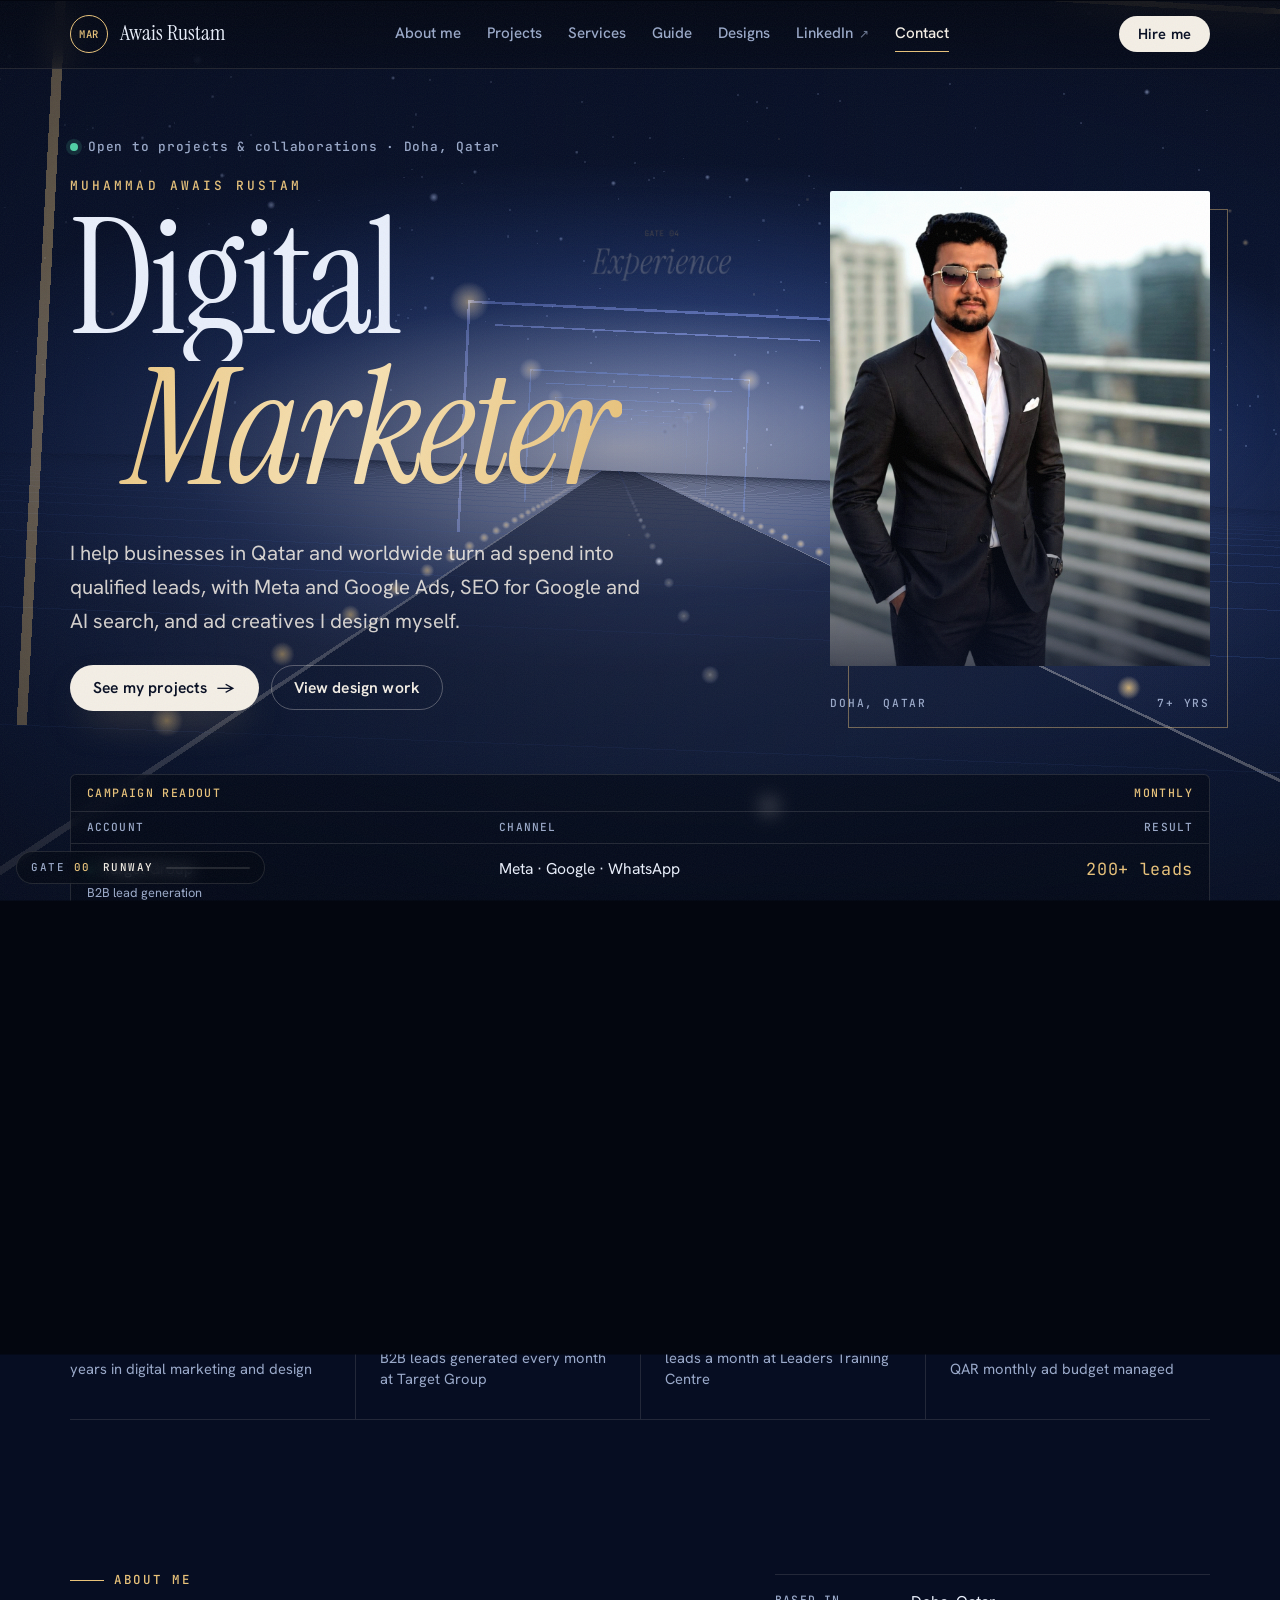
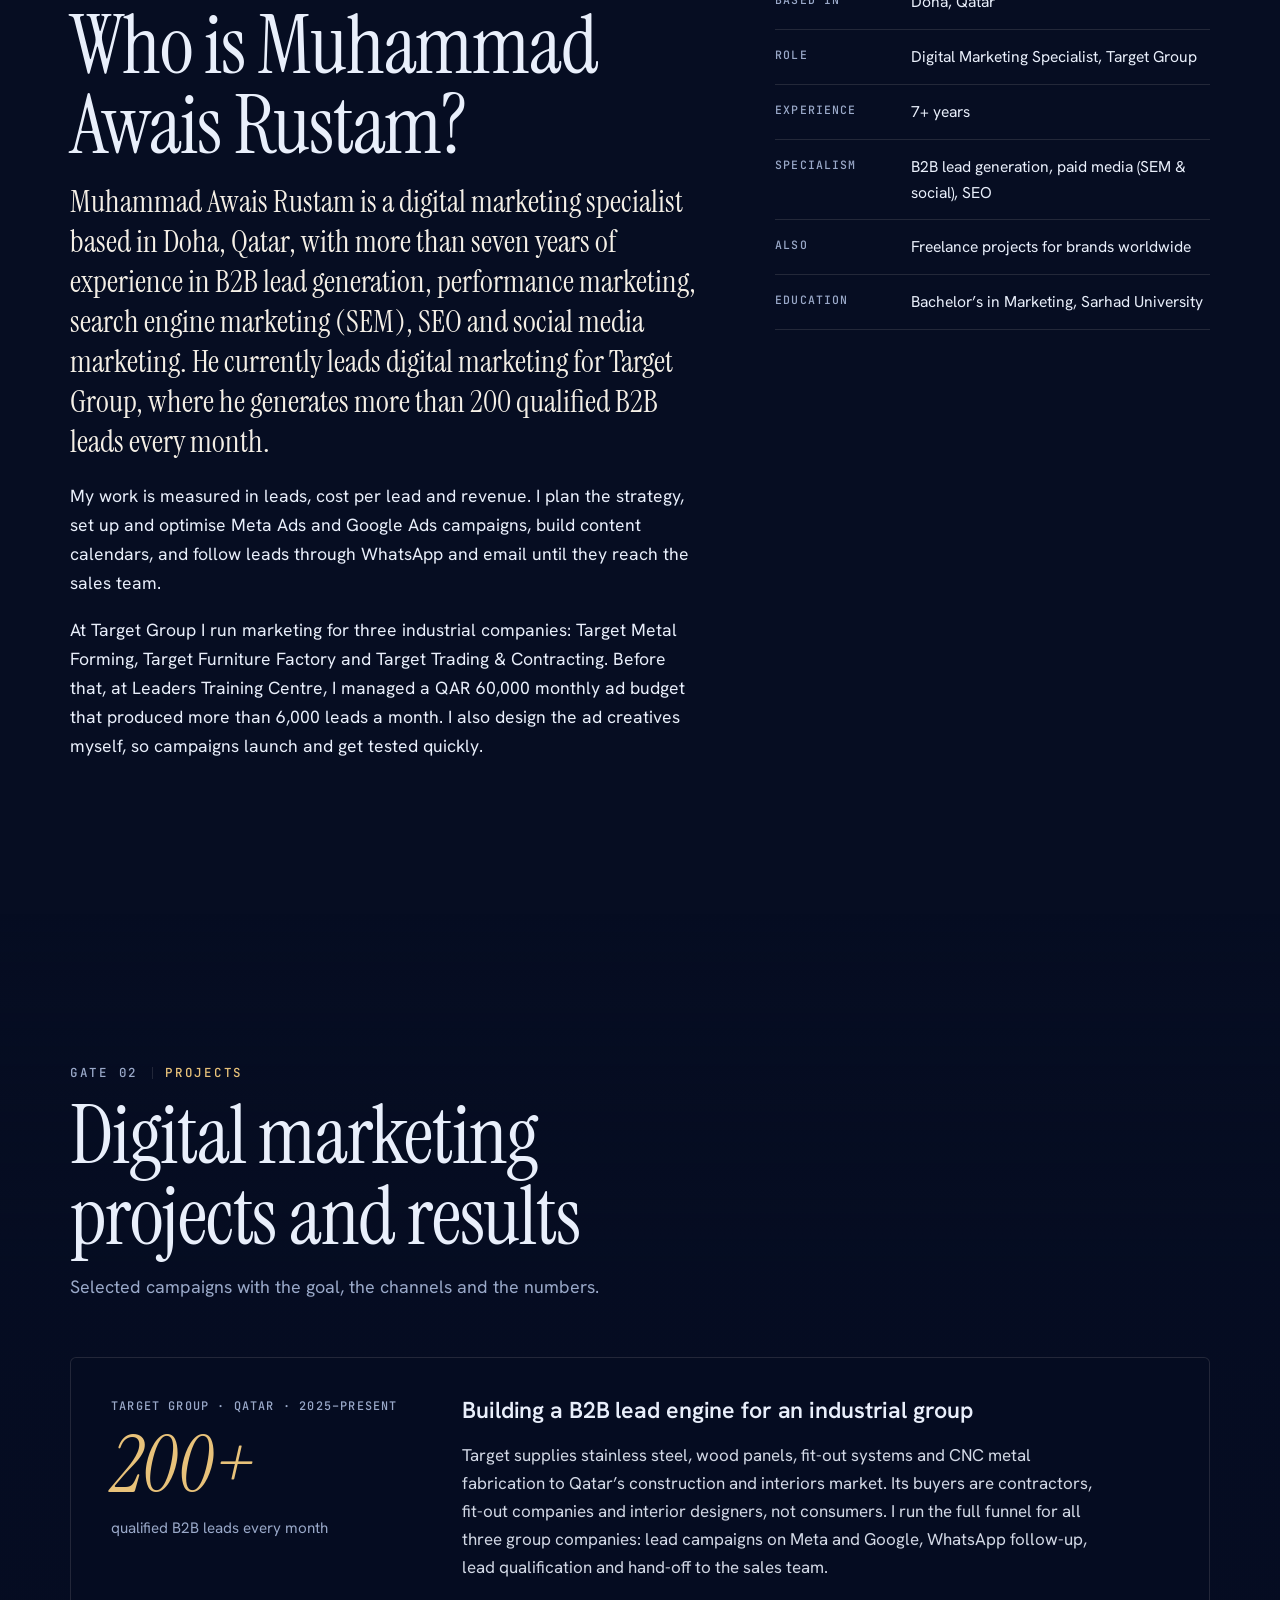
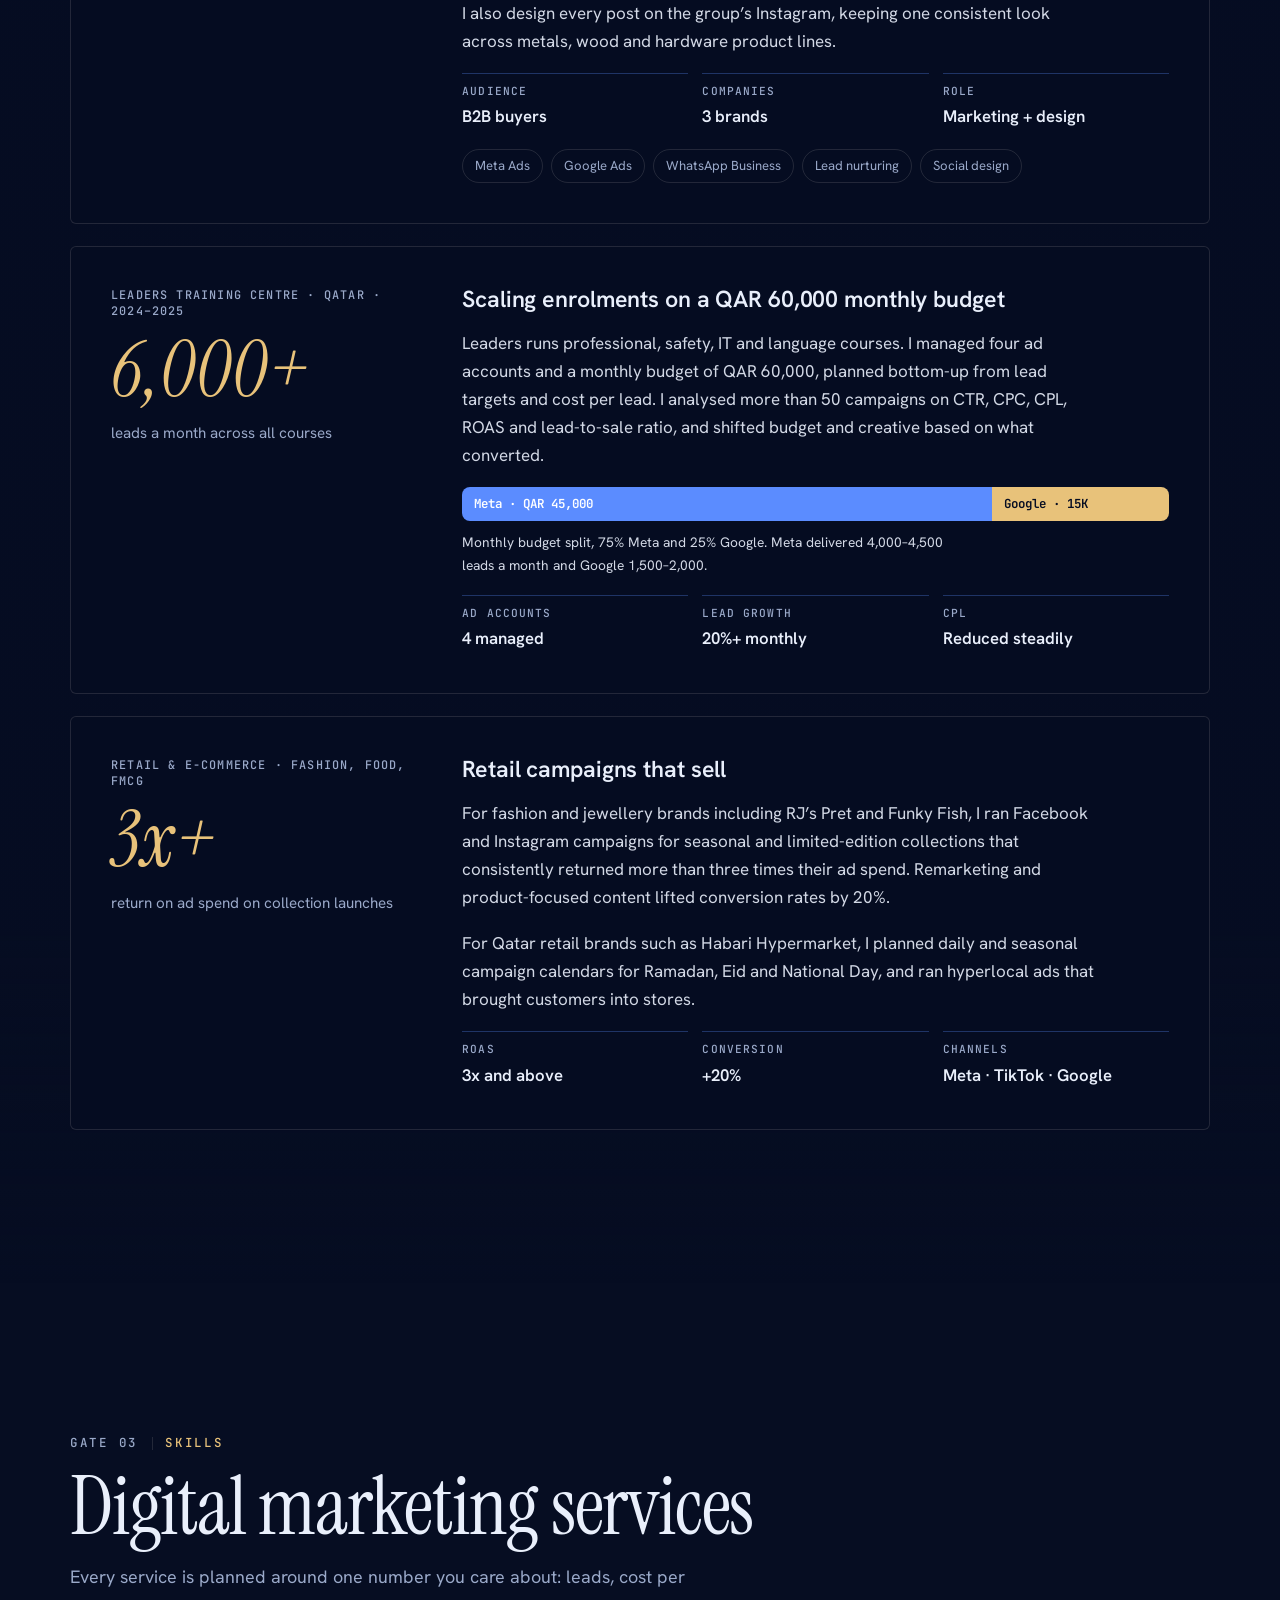
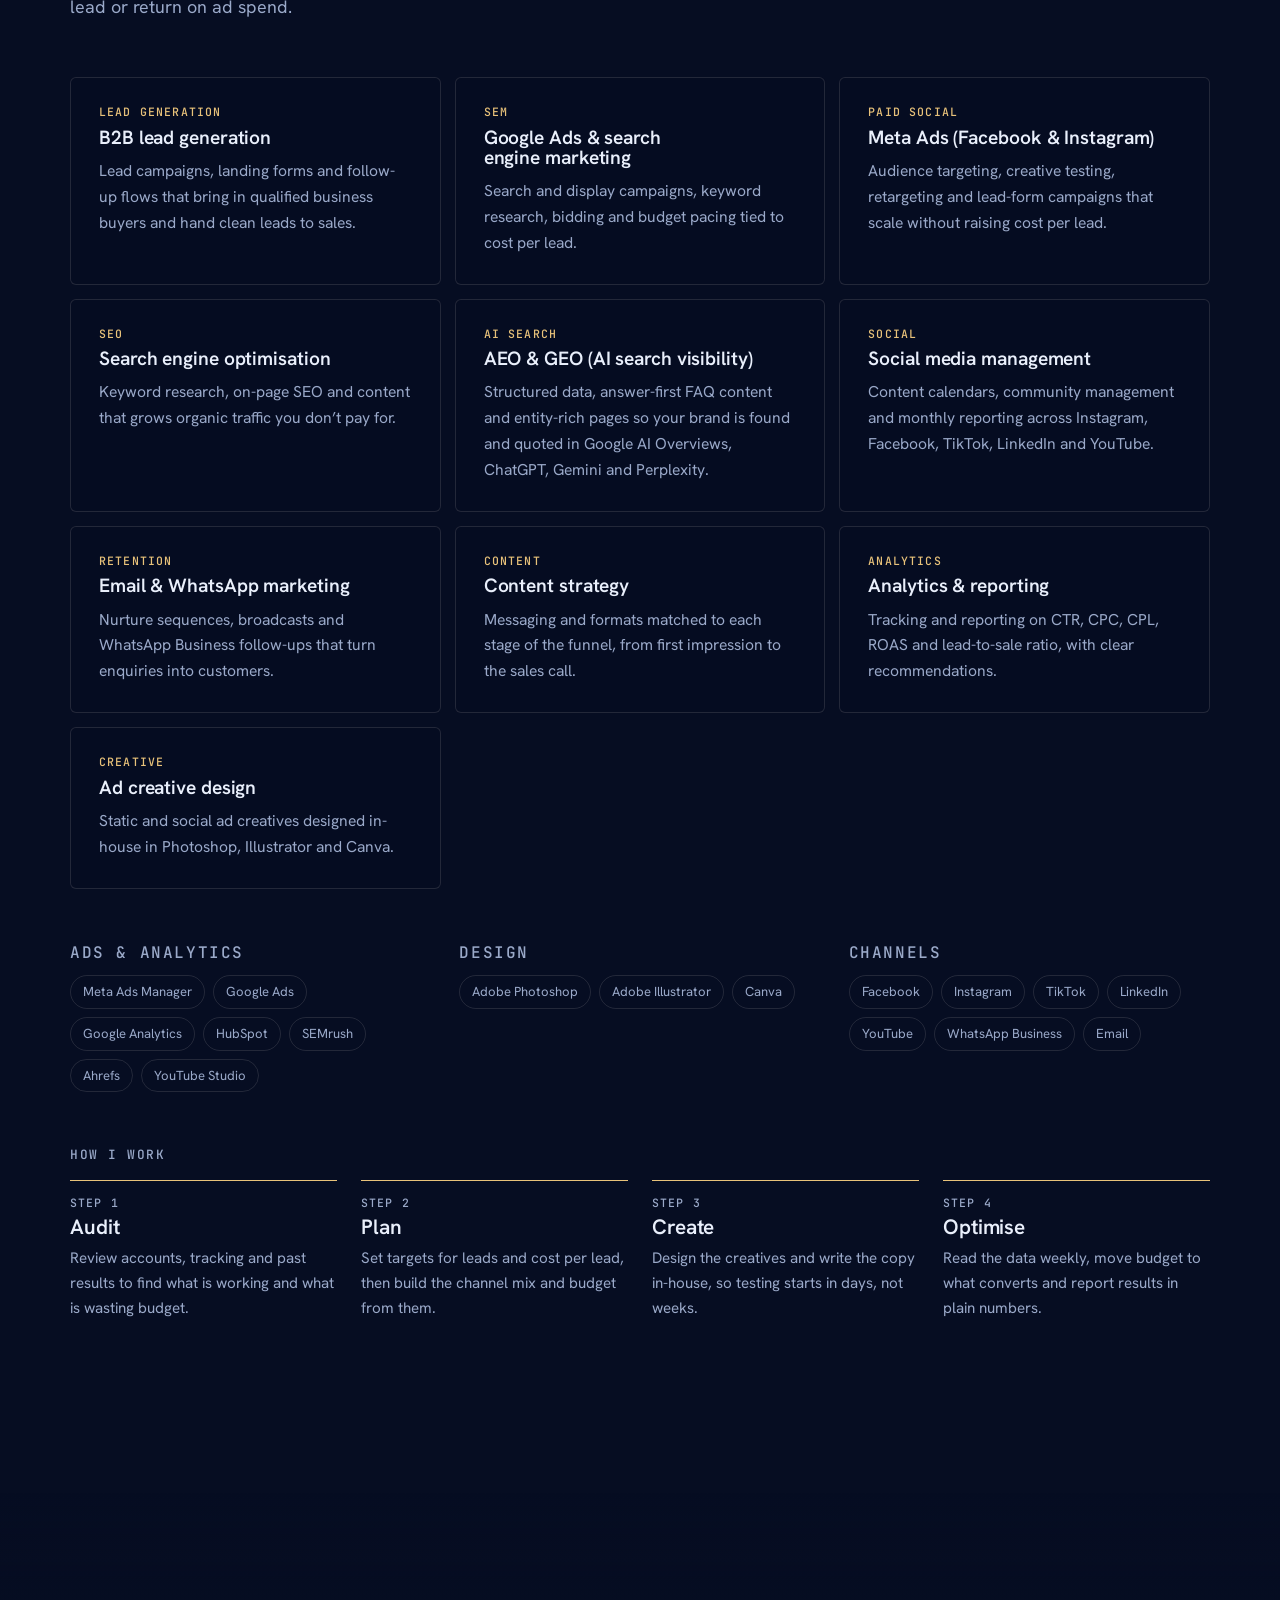
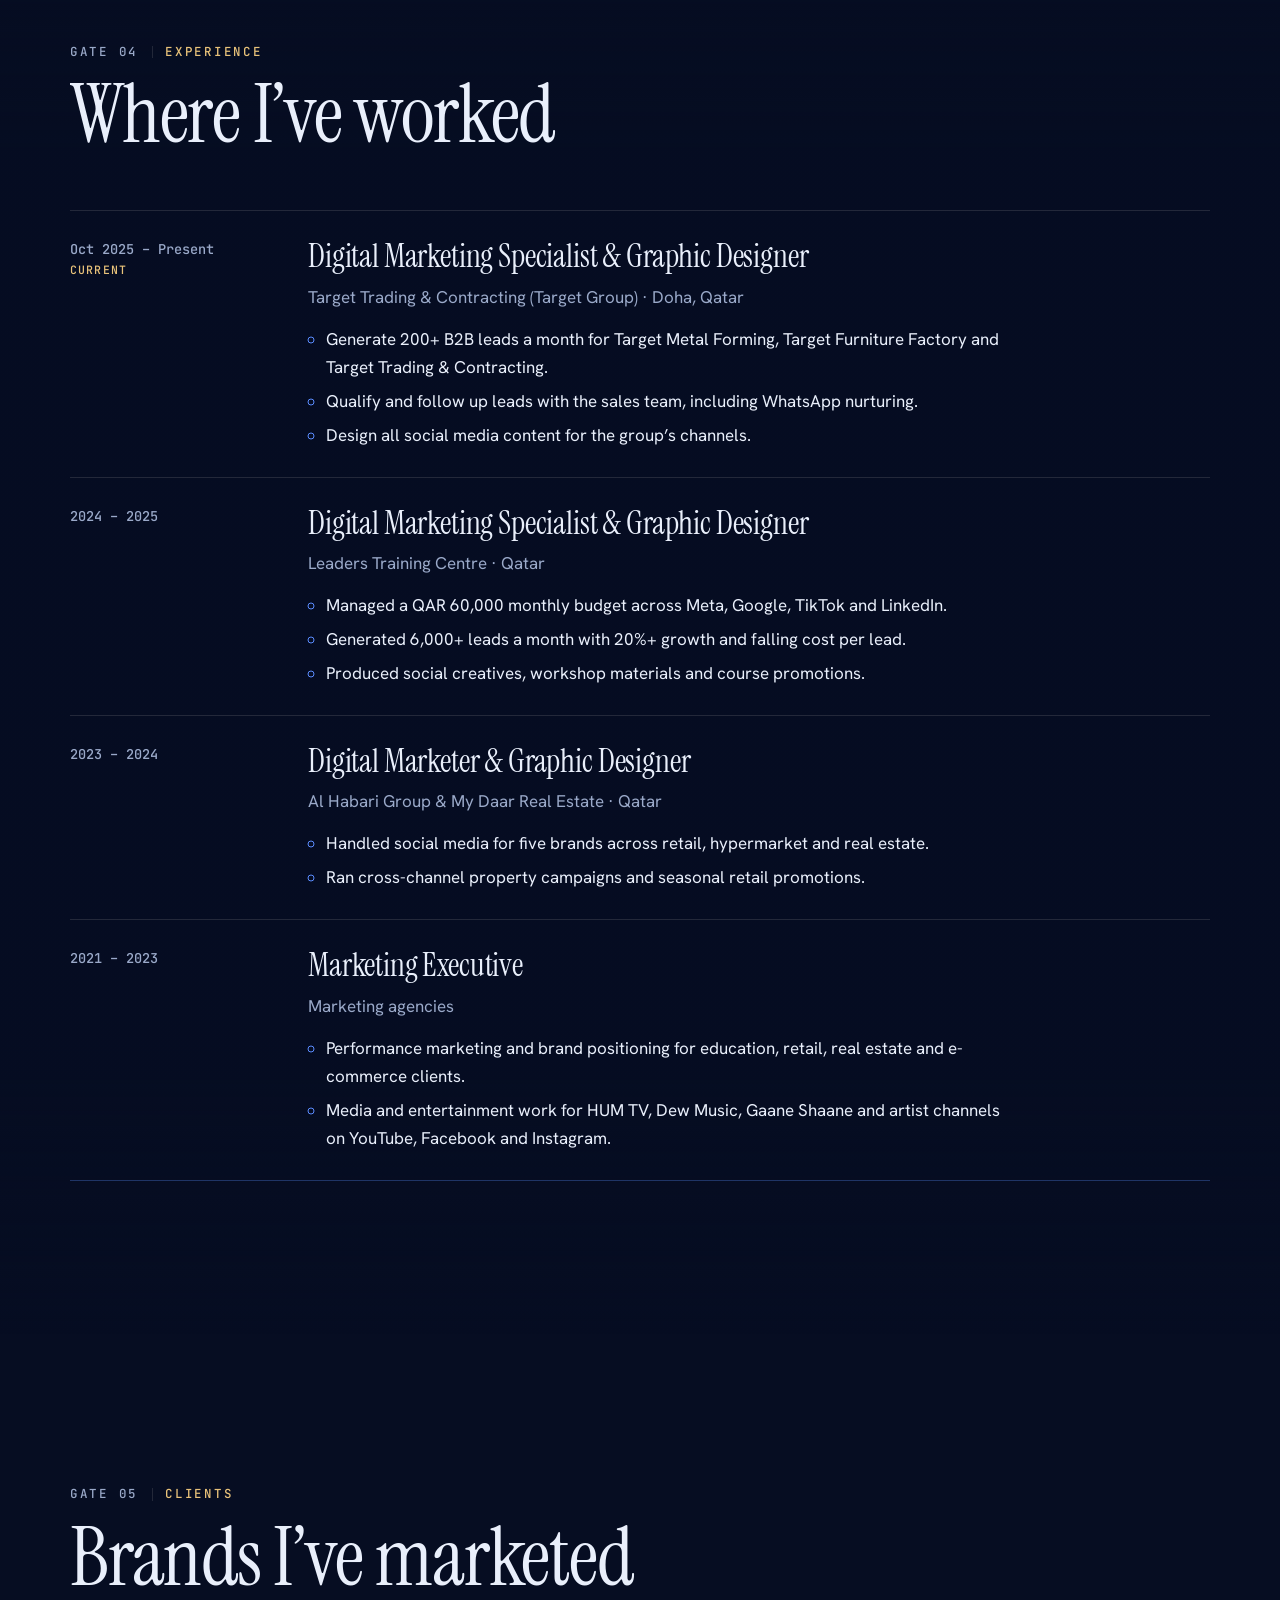
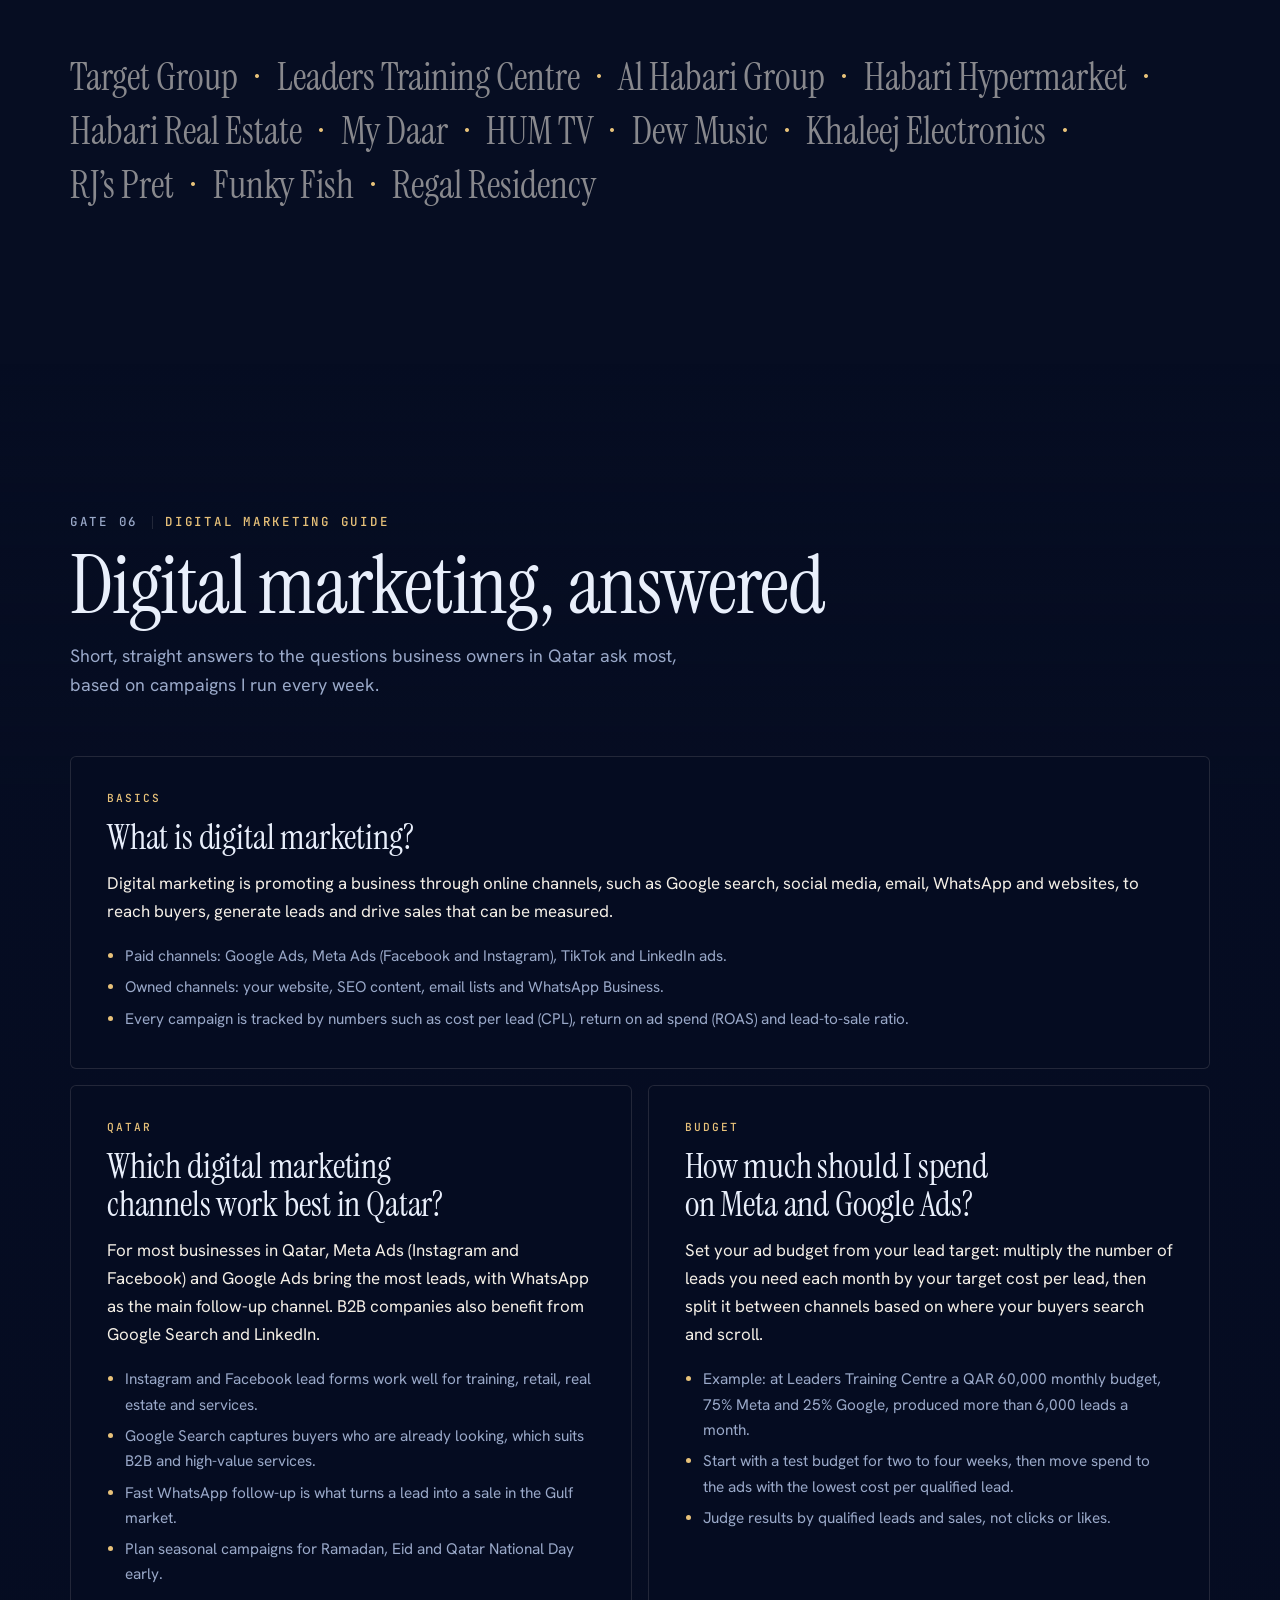
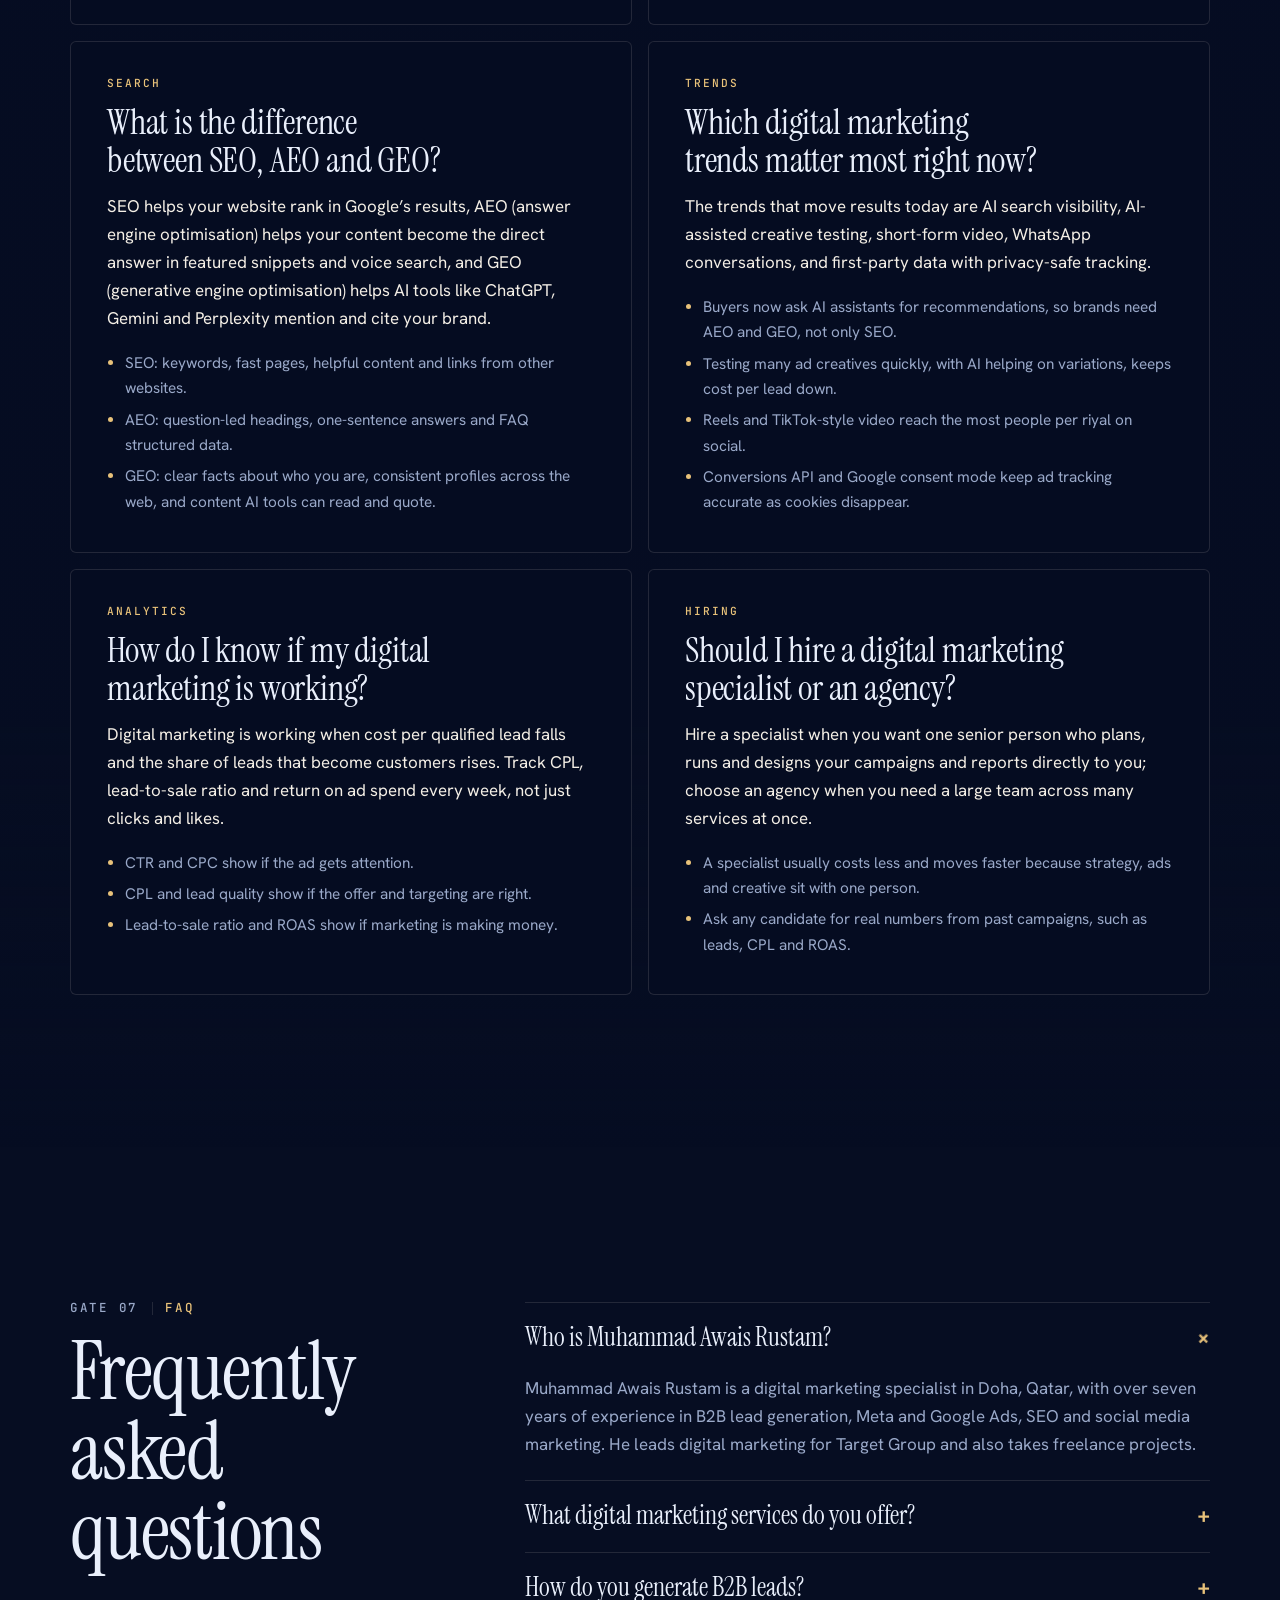
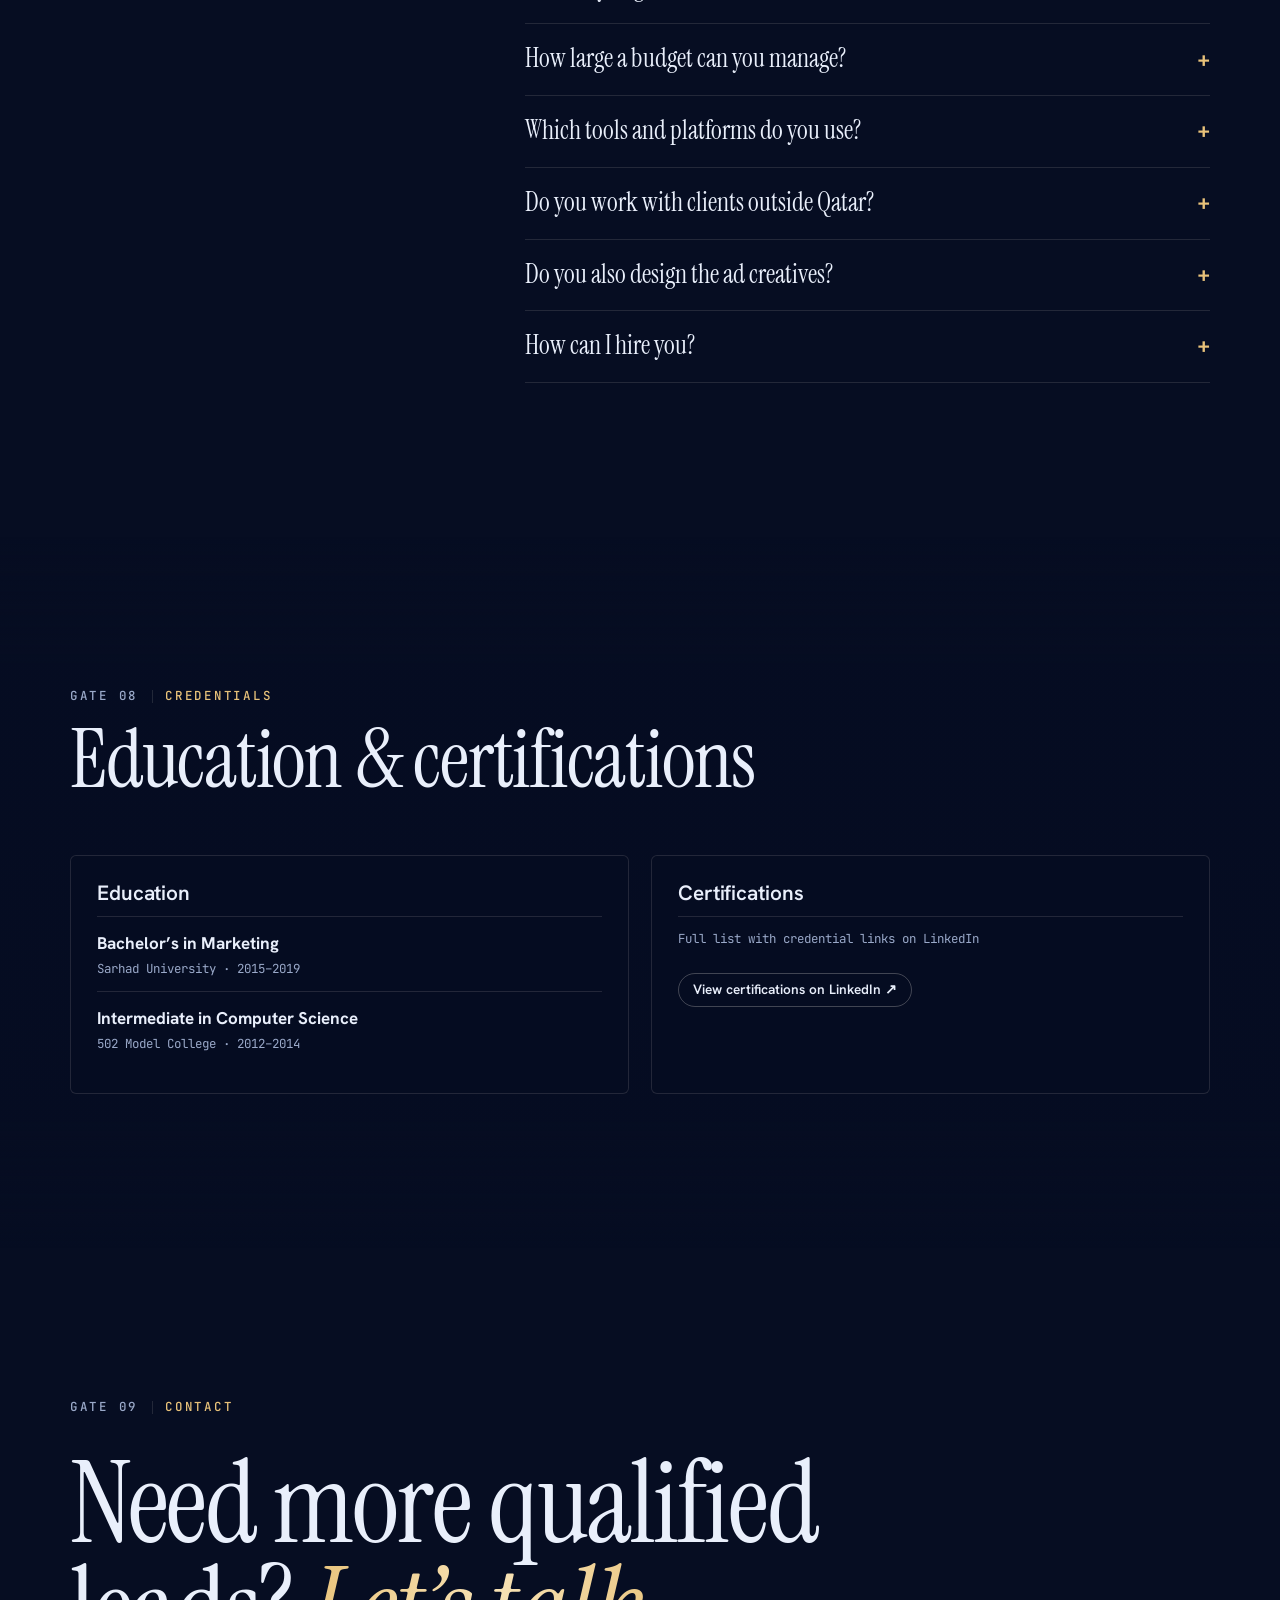
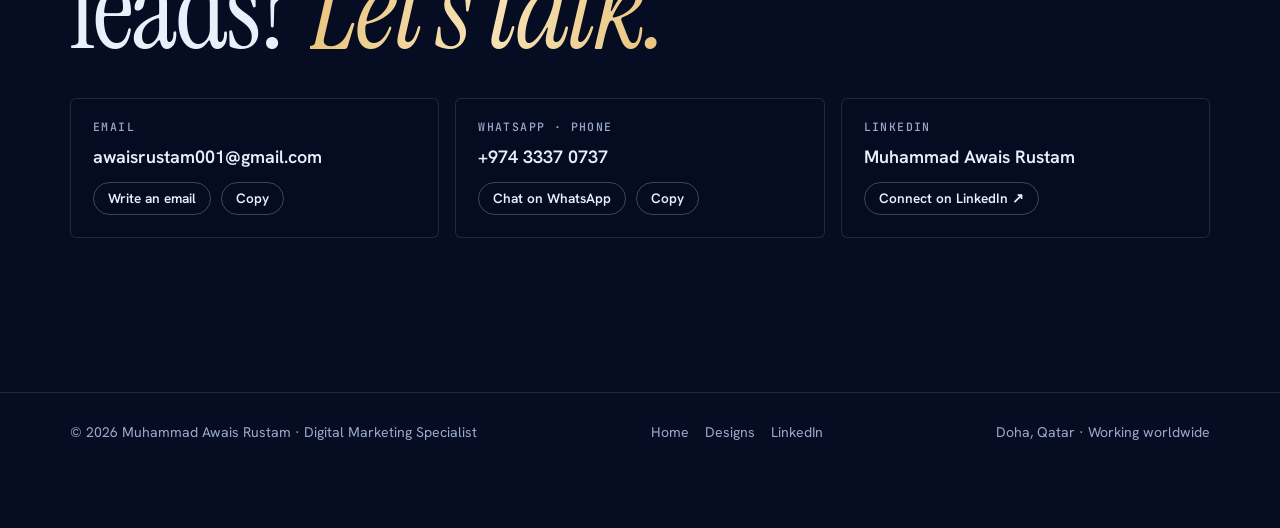
==== commit 0914f913: "Redesign as a cinematic digital runway - Replace the orbit rings around the photo with a 3D runway: " ====
--- a/index.html
+++ b/index.html
@@ -3,9 +3,9 @@
 <head>
 <meta charset="utf-8">
 <meta name="viewport" content="width=device-width, initial-scale=1, viewport-fit=cover">
-<title>Muhammad Awais Rustam | Digital Marketing Specialist in Qatar</title><meta name="description" content="Muhammad Awais Rustam is a Doha-based digital marketing specialist with 7+ years in B2B lead generation, Meta &amp; Google Ads, SEO and AI search."><meta name="keywords" content="Muhammad Awais Rustam, Awais Rustam, digital marketing specialist Qatar, digital marketer Doha, B2B lead generation Qatar, performance marketing specialist, Meta Ads specialist, Google Ads expert, search engine marketing, SEM, SEO specialist Qatar, social media marketing Doha, content strategy, email marketing, WhatsApp marketing, PPC, lead generation expert, digital marketing Qatar, digital marketing agency Doha alternative, freelance digital marketer Qatar, AEO, GEO, AI search optimisation, answer engine optimisation, generative engine optimisation"><meta name="author" content="Muhammad Awais Rustam"><meta name="robots" content="index, follow, max-image-preview:large, max-snippet:-1"><link rel="canonical" href="https://muhammadawaisrustam.github.io/"><meta name="theme-color" content="#081633"><meta property="og:type" content="profile"><meta property="og:site_name" content="Muhammad Awais Rustam"><meta property="og:locale" content="en_US"><meta property="og:title" content="Muhammad Awais Rustam | Digital Marketing Specialist in Qatar"><meta property="og:description" content="Muhammad Awais Rustam is a Doha-based digital marketing specialist with 7+ years in B2B lead generation, Meta &amp; Google Ads, SEO and AI search."><meta property="og:url" content="https://muhammadawaisrustam.github.io/"><meta property="og:image" content="https://muhammadawaisrustam.github.io/og-avatar.jpg"><meta property="og:image:alt" content="Muhammad Awais Rustam, Digital Marketer, in Doha"><meta name="twitter:card" content="summary_large_image"><meta name="twitter:title" content="Muhammad Awais Rustam | Digital Marketing Specialist in Qatar"><meta name="twitter:description" content="Muhammad Awais Rustam is a Doha-based digital marketing specialist with 7+ years in B2B lead generation, Meta &amp; Google Ads, SEO and AI search."><meta name="twitter:image" content="https://muhammadawaisrustam.github.io/og-avatar.jpg"><meta name="geo.region" content="QA"><meta name="geo.placename" content="Doha"><link rel="alternate" type="text/plain" href="llms.txt" title="Plain-text summary for AI assistants"><link rel="icon" href="favicon.svg" type="image/svg+xml"><link rel="apple-touch-icon" href="og-avatar.jpg"><link rel="preload" as="image" href="muhammad-awais-rustam.jpg"><link rel="preconnect" href="https://fonts.googleapis.com"><link rel="preconnect" href="https://fonts.gstatic.com" crossorigin><link rel="stylesheet" href="https://fonts.googleapis.com/css2?family=Archivo:wdth,wght@100..125,500..900&family=Hanken+Grotesk:wght@400;500;600;700&family=JetBrains+Mono:wght@500&display=swap"><link rel="stylesheet" href="site.css"><style>:root{--navy:#081633;--navy-2:#0D1F45;--cobalt:#4A86FF;--signal:#F2C46D}</style><script type="application/ld+json">{"@context":"https://schema.org","@graph":[{"@type":"Person","@id":"https://muhammadawaisrustam.github.io/#person","name":"Muhammad Awais Rustam","alternateName":["Awais Rustam","Muhammad Awais Rustam Malik"],"jobTitle":"Digital Marketing Specialist & Graphic Designer","description":"Muhammad Awais Rustam is a Doha-based digital marketing specialist with 7+ years in B2B lead generation, Meta & Google Ads, SEO and AI search.","url":"https://muhammadawaisrustam.github.io/","image":"https://muhammadawaisrustam.github.io/muhammad-awais-rustam.jpg","email":"mailto:awaisrustam001@gmail.com","telephone":"+97433370737","address":{"@type":"PostalAddress","addressLocality":"Doha","addressCountry":"QA"},"worksFor":{"@type":"Organization","name":"Target Trading & Contracting","url":"https://targetqatar.com"},"alumniOf":{"@type":"CollegeOrUniversity","name":"Sarhad University"},"hasOccupation":{"@type":"Occupation","name":"Digital Marketing Specialist & Graphic Designer","occupationLocation":{"@type":"City","name":"Doha"},"skills":"B2B lead generation, Google Ads & search engine marketing, Meta Ads (Facebook & Instagram), Search engine optimisation, AEO & GEO (AI search visibility), Social media management, Email & WhatsApp marketing, Content strategy, Analytics & reporting, Ad creative design"},"knowsAbout":["Digital marketing","Performance marketing","Lead generation","Paid social advertising","Pay-per-click advertising","Search engine optimisation","Answer engine optimisation (AEO)","Generative engine optimisation (GEO)","Conversion rate optimisation","Marketing analytics","Social media marketing","Content marketing","WhatsApp marketing","B2B lead generation","Google Ads & search engine marketing","Meta Ads (Facebook & Instagram)","Search engine optimisation","AEO & GEO (AI search visibility)","Social media management","Email & WhatsApp marketing","Content strategy","Analytics & reporting","Ad creative design","Meta Ads Manager","Google Ads","Google Analytics","HubSpot","SEMrush","Ahrefs","YouTube Studio","Adobe Photoshop","Adobe Illustrator","Canva","Facebook","Instagram","TikTok","LinkedIn","YouTube","WhatsApp Business","Email"],"makesOffer":[{"@type":"Offer","itemOffered":{"@type":"Service","name":"B2B lead generation","description":"Lead campaigns, landing forms and follow-up flows that bring in qualified business buyers and hand clean leads to sales."}},{"@type":"Offer","itemOffered":{"@type":"Service","name":"Google Ads & search engine marketing","description":"Search and display campaigns, keyword research, bidding and budget pacing tied to cost per lead."}},{"@type":"Offer","itemOffered":{"@type":"Service","name":"Meta Ads (Facebook & Instagram)","description":"Audience targeting, creative testing, retargeting and lead-form campaigns that scale without raising cost per lead."}},{"@type":"Offer","itemOffered":{"@type":"Service","name":"Search engine optimisation","description":"Keyword research, on-page SEO and content that grows organic traffic you don’t pay for."}},{"@type":"Offer","itemOffered":{"@type":"Service","name":"AEO & GEO (AI search visibility)","description":"Structured data, answer-first FAQ content and entity-rich pages so your brand is found and quoted in Google AI Overviews, ChatGPT, Gemini and Perplexity."}},{"@type":"Offer","itemOffered":{"@type":"Service","name":"Social media management","description":"Content calendars, community management and monthly reporting across Instagram, Facebook, TikTok, LinkedIn and YouTube."}},{"@type":"Offer","itemOffered":{"@type":"Service","name":"Email & WhatsApp marketing","description":"Nurture sequences, broadcasts and WhatsApp Business follow-ups that turn enquiries into customers."}},{"@type":"Offer","itemOffered":{"@type":"Service","name":"Content strategy","description":"Messaging and formats matched to each stage of the funnel, from first impression to the sales call."}},{"@type":"Offer","itemOffered":{"@type":"Service","name":"Analytics & reporting","description":"Tracking and reporting on CTR, CPC, CPL, ROAS and lead-to-sale ratio, with clear recommendations."}},{"@type":"Offer","itemOffered":{"@type":"Service","name":"Ad creative design","description":"Static and social ad creatives designed in-house in Photoshop, Illustrator and Canva."}}],"hasCredential":[],"sameAs":["https://www.linkedin.com/in/muhammad-awais-rustam-malik-4251a7258/"]},{"@type":"WebSite","@id":"https://muhammadawaisrustam.github.io/#website","url":"https://muhammadawaisrustam.github.io/","name":"Muhammad Awais Rustam","inLanguage":"en","publisher":{"@id":"https://muhammadawaisrustam.github.io/#person"}},{"@type":"ProfilePage","@id":"https://muhammadawaisrustam.github.io/#profile","url":"https://muhammadawaisrustam.github.io/","name":"Muhammad Awais Rustam | Digital Marketing Specialist in Qatar","description":"Muhammad Awais Rustam is a Doha-based digital marketing specialist with 7+ years in B2B lead generation, Meta & Google Ads, SEO and AI search.","isPartOf":{"@id":"https://muhammadawaisrustam.github.io/#website"},"about":{"@id":"https://muhammadawaisrustam.github.io/#person"},"mainEntity":{"@id":"https://muhammadawaisrustam.github.io/#person"},"inLanguage":"en","dateModified":"2026-10-28","primaryImageOfPage":{"@type":"ImageObject","contentUrl":"https://muhammadawaisrustam.github.io/muhammad-awais-rustam.jpg"},"speakable":{"@type":"SpeakableSpecification","cssSelector":[".answer",".g-card .direct"]}},{"@type":"ProfessionalService","@id":"https://muhammadawaisrustam.github.io/#service","name":"Muhammad Awais Rustam – Digital Marketing Services","description":"Muhammad Awais Rustam is a Doha-based digital marketing specialist with 7+ years in B2B lead generation, Meta & Google Ads, SEO and AI search.","url":"https://muhammadawaisrustam.github.io/","image":"https://muhammadawaisrustam.github.io/og-avatar.jpg","email":"awaisrustam001@gmail.com","telephone":"+97433370737","address":{"@type":"PostalAddress","addressLocality":"Doha","addressCountry":"QA"},"areaServed":[{"@type":"Country","name":"Qatar"},{"@type":"Place","name":"Worldwide"}],"founder":{"@id":"https://muhammadawaisrustam.github.io/#person"},"employee":{"@id":"https://muhammadawaisrustam.github.io/#person"},"knowsAbout":["Digital marketing","Performance marketing","Lead generation","Paid social advertising","Pay-per-click advertising","Search engine optimisation","Answer engine optimisation (AEO)","Generative engine optimisation (GEO)","Conversion rate optimisation","Marketing analytics","Social media marketing","Content marketing","WhatsApp marketing"],"hasOfferCatalog":{"@type":"OfferCatalog","name":"Digital marketing services","itemListElement":[{"@type":"Offer","itemOffered":{"@type":"Service","name":"B2B lead generation","description":"Lead campaigns, landing forms and follow-up flows that bring in qualified business buyers and hand clean leads to sales.","serviceType":"B2B lead generation","provider":{"@id":"https://muhammadawaisrustam.github.io/#person"},"areaServed":"Qatar, Worldwide"}},{"@type":"Offer","itemOffered":{"@type":"Service","name":"Google Ads & search engine marketing","description":"Search and display campaigns, keyword research, bidding and budget pacing tied to cost per lead.","serviceType":"Google Ads & search engine marketing","provider":{"@id":"https://muhammadawaisrustam.github.io/#person"},"areaServed":"Qatar, Worldwide"}},{"@type":"Offer","itemOffered":{"@type":"Service","name":"Meta Ads (Facebook & Instagram)","description":"Audience targeting, creative testing, retargeting and lead-form campaigns that scale without raising cost per lead.","serviceType":"Meta Ads (Facebook & Instagram)","provider":{"@id":"https://muhammadawaisrustam.github.io/#person"},"areaServed":"Qatar, Worldwide"}},{"@type":"Offer","itemOffered":{"@type":"Service","name":"Search engine optimisation","description":"Keyword research, on-page SEO and content that grows organic traffic you don’t pay for.","serviceType":"Search engine optimisation","provider":{"@id":"https://muhammadawaisrustam.github.io/#person"},"areaServed":"Qatar, Worldwide"}},{"@type":"Offer","itemOffered":{"@type":"Service","name":"AEO & GEO (AI search visibility)","description":"Structured data, answer-first FAQ content and entity-rich pages so your brand is found and quoted in Google AI Overviews, ChatGPT, Gemini and Perplexity.","serviceType":"AEO & GEO (AI search visibility)","provider":{"@id":"https://muhammadawaisrustam.github.io/#person"},"areaServed":"Qatar, Worldwide"}},{"@type":"Offer","itemOffered":{"@type":"Service","name":"Social media management","description":"Content calendars, community management and monthly reporting across Instagram, Facebook, TikTok, LinkedIn and YouTube.","serviceType":"Social media management","provider":{"@id":"https://muhammadawaisrustam.github.io/#person"},"areaServed":"Qatar, Worldwide"}},{"@type":"Offer","itemOffered":{"@type":"Service","name":"Email & WhatsApp marketing","description":"Nurture sequences, broadcasts and WhatsApp Business follow-ups that turn enquiries into customers.","serviceType":"Email & WhatsApp marketing","provider":{"@id":"https://muhammadawaisrustam.github.io/#person"},"areaServed":"Qatar, Worldwide"}},{"@type":"Offer","itemOffered":{"@type":"Service","name":"Content strategy","description":"Messaging and formats matched to each stage of the funnel, from first impression to the sales call.","serviceType":"Content strategy","provider":{"@id":"https://muhammadawaisrustam.github.io/#person"},"areaServed":"Qatar, Worldwide"}},{"@type":"Offer","itemOffered":{"@type":"Service","name":"Analytics & reporting","description":"Tracking and reporting on CTR, CPC, CPL, ROAS and lead-to-sale ratio, with clear recommendations.","serviceType":"Analytics & reporting","provider":{"@id":"https://muhammadawaisrustam.github.io/#person"},"areaServed":"Qatar, Worldwide"}},{"@type":"Offer","itemOffered":{"@type":"Service","name":"Ad creative design","description":"Static and social ad creatives designed in-house in Photoshop, Illustrator and Canva.","serviceType":"Ad creative design","provider":{"@id":"https://muhammadawaisrustam.github.io/#person"},"areaServed":"Qatar, Worldwide"}}]},"sameAs":["https://www.linkedin.com/in/muhammad-awais-rustam-malik-4251a7258/"]},{"@type":"FAQPage","@id":"https://muhammadawaisrustam.github.io/#faq","mainEntity":[{"@type":"Question","name":"What is digital marketing?","acceptedAnswer":{"@type":"Answer","text":"Digital marketing is promoting a business through online channels, such as Google search, social media, email, WhatsApp and websites, to reach buyers, generate leads and drive sales that can be measured. Paid channels: Google Ads, Meta Ads (Facebook and Instagram), TikTok and LinkedIn ads. Owned channels: your website, SEO content, email lists and WhatsApp Business. Every campaign is tracked by numbers such as cost per lead (CPL), return on ad spend (ROAS) and lead-to-sale ratio."}},{"@type":"Question","name":"Which digital marketing channels work best in Qatar?","acceptedAnswer":{"@type":"Answer","text":"For most businesses in Qatar, Meta Ads (Instagram and Facebook) and Google Ads bring the most leads, with WhatsApp as the main follow-up channel. B2B companies also benefit from Google Search and LinkedIn. Instagram and Facebook lead forms work well for training, retail, real estate and services. Google Search captures buyers who are already looking, which suits B2B and high-value services. Fast WhatsApp follow-up is what turns a lead into a sale in the Gulf market. Plan seasonal campaigns for Ramadan, Eid and Qatar National Day early."}},{"@type":"Question","name":"How much should I spend on Meta and Google Ads?","acceptedAnswer":{"@type":"Answer","text":"Set your ad budget from your lead target: multiply the number of leads you need each month by your target cost per lead, then split it between channels based on where your buyers search and scroll. Example: at Leaders Training Centre a QAR 60,000 monthly budget, 75% Meta and 25% Google, produced more than 6,000 leads a month. Start with a test budget for two to four weeks, then move spend to the ads with the lowest cost per qualified lead. Judge results by qualified leads and sales, not clicks or likes."}},{"@type":"Question","name":"What is the difference between SEO, AEO and GEO?","acceptedAnswer":{"@type":"Answer","text":"SEO helps your website rank in Google’s results, AEO (answer engine optimisation) helps your content become the direct answer in featured snippets and voice search, and GEO (generative engine optimisation) helps AI tools like ChatGPT, Gemini and Perplexity mention and cite your brand. SEO: keywords, fast pages, helpful content and links from other websites. AEO: question-led headings, one-sentence answers and FAQ structured data. GEO: clear facts about who you are, consistent profiles across the web, and content AI tools can read and quote."}},{"@type":"Question","name":"Which digital marketing trends matter most right now?","acceptedAnswer":{"@type":"Answer","text":"The trends that move results today are AI search visibility, AI-assisted creative testing, short-form video, WhatsApp conversations, and first-party data with privacy-safe tracking. Buyers now ask AI assistants for recommendations, so brands need AEO and GEO, not only SEO. Testing many ad creatives quickly, with AI helping on variations, keeps cost per lead down. Reels and TikTok-style video reach the most people per riyal on social. Conversions API and Google consent mode keep ad tracking accurate as cookies disappear."}},{"@type":"Question","name":"How do I know if my digital marketing is working?","acceptedAnswer":{"@type":"Answer","text":"Digital marketing is working when cost per qualified lead falls and the share of leads that become customers rises. Track CPL, lead-to-sale ratio and return on ad spend every week, not just clicks and likes. CTR and CPC show if the ad gets attention. CPL and lead quality show if the offer and targeting are right. Lead-to-sale ratio and ROAS show if marketing is making money."}},{"@type":"Question","name":"Should I hire a digital marketing specialist or an agency?","acceptedAnswer":{"@type":"Answer","text":"Hire a specialist when you want one senior person who plans, runs and designs your campaigns and reports directly to you; choose an agency when you need a large team across many services at once. A specialist usually costs less and moves faster because strategy, ads and creative sit with one person. Ask any candidate for real numbers from past campaigns, such as leads, CPL and ROAS."}},{"@type":"Question","name":"Who is Muhammad Awais Rustam?","acceptedAnswer":{"@type":"Answer","text":"Muhammad Awais Rustam is a digital marketing specialist in Doha, Qatar, with over seven years of experience in B2B lead generation, Meta and Google Ads, SEO and social media marketing. He leads digital marketing for Target Group and also takes freelance projects."}},{"@type":"Question","name":"What digital marketing services do you offer?","acceptedAnswer":{"@type":"Answer","text":"B2B lead generation, Google Ads and search engine marketing (SEM), Meta Ads on Facebook and Instagram, SEO, social media management, content strategy, email and WhatsApp marketing, analytics and reporting, and ad creative design."}},{"@type":"Question","name":"How do you generate B2B leads?","acceptedAnswer":{"@type":"Answer","text":"I combine targeted Meta and Google lead campaigns with clear offers and fast WhatsApp and email follow-up, then qualify each lead before passing it to sales. At Target Group this produces more than 200 qualified B2B leads a month."}},{"@type":"Question","name":"How large a budget can you manage?","acceptedAnswer":{"@type":"Answer","text":"I have managed ad budgets of QAR 60,000 per month, split across Meta Ads and Google Ads, planned from lead targets and cost-per-lead goals."}},{"@type":"Question","name":"Which tools and platforms do you use?","acceptedAnswer":{"@type":"Answer","text":"Meta Ads Manager, Google Ads, Google Analytics, HubSpot, SEMrush, Ahrefs and YouTube Studio for marketing, and Adobe Photoshop, Illustrator and Canva for creative."}},{"@type":"Question","name":"Do you work with clients outside Qatar?","acceptedAnswer":{"@type":"Answer","text":"Yes. Alongside my role in Doha I work on freelance projects for brands in other countries, fully remote."}},{"@type":"Question","name":"Do you also design the ad creatives?","acceptedAnswer":{"@type":"Answer","text":"Yes. I design social media posts, ad creatives, flyers and brand assets myself. You can see examples on my design portfolio page."}},{"@type":"Question","name":"How can I hire you?","acceptedAnswer":{"@type":"Answer","text":"Email awaisrustam001@gmail.com or message +974 3337 0737 on WhatsApp with your goals and budget, and I’ll reply with a plan."}}]}]}</script><script>document.documentElement.classList.add('js')</script><style>:root{padding-top:env(safe-area-inset-top,0px);padding-bottom:env(safe-area-inset-bottom,0px)}[hidden]{display:none!important}</style>
+<title>Muhammad Awais Rustam | Digital Marketing Specialist in Qatar</title><meta name="description" content="Muhammad Awais Rustam is a Doha-based digital marketing specialist with 7+ years in B2B lead generation, Meta &amp; Google Ads, SEO and AI search."><meta name="keywords" content="Muhammad Awais Rustam, Awais Rustam, digital marketing specialist Qatar, digital marketer Doha, B2B lead generation Qatar, performance marketing specialist, Meta Ads specialist, Google Ads expert, search engine marketing, SEM, SEO specialist Qatar, social media marketing Doha, content strategy, email marketing, WhatsApp marketing, PPC, lead generation expert, digital marketing Qatar, digital marketing agency Doha alternative, freelance digital marketer Qatar, AEO, GEO, AI search optimisation, answer engine optimisation, generative engine optimisation"><meta name="author" content="Muhammad Awais Rustam"><meta name="robots" content="index, follow, max-image-preview:large, max-snippet:-1"><link rel="canonical" href="https://muhammadawaisrustam.github.io/"><meta name="theme-color" content="#060D22"><meta property="og:type" content="profile"><meta property="og:site_name" content="Muhammad Awais Rustam"><meta property="og:locale" content="en_US"><meta property="og:title" content="Muhammad Awais Rustam | Digital Marketing Specialist in Qatar"><meta property="og:description" content="Muhammad Awais Rustam is a Doha-based digital marketing specialist with 7+ years in B2B lead generation, Meta &amp; Google Ads, SEO and AI search."><meta property="og:url" content="https://muhammadawaisrustam.github.io/"><meta property="og:image" content="https://muhammadawaisrustam.github.io/og-avatar.jpg"><meta property="og:image:alt" content="Muhammad Awais Rustam, Digital Marketer, in Doha"><meta name="twitter:card" content="summary_large_image"><meta name="twitter:title" content="Muhammad Awais Rustam | Digital Marketing Specialist in Qatar"><meta name="twitter:description" content="Muhammad Awais Rustam is a Doha-based digital marketing specialist with 7+ years in B2B lead generation, Meta &amp; Google Ads, SEO and AI search."><meta name="twitter:image" content="https://muhammadawaisrustam.github.io/og-avatar.jpg"><meta name="geo.region" content="QA"><meta name="geo.placename" content="Doha"><link rel="alternate" type="text/plain" href="llms.txt" title="Plain-text summary for AI assistants"><link rel="icon" href="favicon.svg" type="image/svg+xml"><link rel="apple-touch-icon" href="og-avatar.jpg"><link rel="preload" as="image" href="muhammad-awais-rustam.jpg"><link rel="preconnect" href="https://fonts.googleapis.com"><link rel="preconnect" href="https://fonts.gstatic.com" crossorigin><link rel="stylesheet" href="https://fonts.googleapis.com/css2?family=Instrument+Serif:ital@0;1&family=Hanken+Grotesk:wght@400;500;600;700&family=JetBrains+Mono:wght@500&display=swap"><link rel="stylesheet" href="site.css"><style>:root{--navy:#060D22;--navy-2:#0A1533;--cobalt:#5B8CFF;--signal:#E8C27A}</style><script type="application/ld+json">{"@context":"https://schema.org","@graph":[{"@type":"Person","@id":"https://muhammadawaisrustam.github.io/#person","name":"Muhammad Awais Rustam","alternateName":["Awais Rustam","Muhammad Awais Rustam Malik"],"jobTitle":"Digital Marketing Specialist & Graphic Designer","description":"Muhammad Awais Rustam is a Doha-based digital marketing specialist with 7+ years in B2B lead generation, Meta & Google Ads, SEO and AI search.","url":"https://muhammadawaisrustam.github.io/","image":"https://muhammadawaisrustam.github.io/muhammad-awais-rustam.jpg","email":"mailto:awaisrustam001@gmail.com","telephone":"+97433370737","address":{"@type":"PostalAddress","addressLocality":"Doha","addressCountry":"QA"},"worksFor":{"@type":"Organization","name":"Target Trading & Contracting","url":"https://targetqatar.com"},"alumniOf":{"@type":"CollegeOrUniversity","name":"Sarhad University"},"hasOccupation":{"@type":"Occupation","name":"Digital Marketing Specialist & Graphic Designer","occupationLocation":{"@type":"City","name":"Doha"},"skills":"B2B lead generation, Google Ads & search engine marketing, Meta Ads (Facebook & Instagram), Search engine optimisation, AEO & GEO (AI search visibility), Social media management, Email & WhatsApp marketing, Content strategy, Analytics & reporting, Ad creative design"},"knowsAbout":["Digital marketing","Performance marketing","Lead generation","Paid social advertising","Pay-per-click advertising","Search engine optimisation","Answer engine optimisation (AEO)","Generative engine optimisation (GEO)","Conversion rate optimisation","Marketing analytics","Social media marketing","Content marketing","WhatsApp marketing","B2B lead generation","Google Ads & search engine marketing","Meta Ads (Facebook & Instagram)","Search engine optimisation","AEO & GEO (AI search visibility)","Social media management","Email & WhatsApp marketing","Content strategy","Analytics & reporting","Ad creative design","Meta Ads Manager","Google Ads","Google Analytics","HubSpot","SEMrush","Ahrefs","YouTube Studio","Adobe Photoshop","Adobe Illustrator","Canva","Facebook","Instagram","TikTok","LinkedIn","YouTube","WhatsApp Business","Email"],"makesOffer":[{"@type":"Offer","itemOffered":{"@type":"Service","name":"B2B lead generation","description":"Lead campaigns, landing forms and follow-up flows that bring in qualified business buyers and hand clean leads to sales."}},{"@type":"Offer","itemOffered":{"@type":"Service","name":"Google Ads & search engine marketing","description":"Search and display campaigns, keyword research, bidding and budget pacing tied to cost per lead."}},{"@type":"Offer","itemOffered":{"@type":"Service","name":"Meta Ads (Facebook & Instagram)","description":"Audience targeting, creative testing, retargeting and lead-form campaigns that scale without raising cost per lead."}},{"@type":"Offer","itemOffered":{"@type":"Service","name":"Search engine optimisation","description":"Keyword research, on-page SEO and content that grows organic traffic you don’t pay for."}},{"@type":"Offer","itemOffered":{"@type":"Service","name":"AEO & GEO (AI search visibility)","description":"Structured data, answer-first FAQ content and entity-rich pages so your brand is found and quoted in Google AI Overviews, ChatGPT, Gemini and Perplexity."}},{"@type":"Offer","itemOffered":{"@type":"Service","name":"Social media management","description":"Content calendars, community management and monthly reporting across Instagram, Facebook, TikTok, LinkedIn and YouTube."}},{"@type":"Offer","itemOffered":{"@type":"Service","name":"Email & WhatsApp marketing","description":"Nurture sequences, broadcasts and WhatsApp Business follow-ups that turn enquiries into customers."}},{"@type":"Offer","itemOffered":{"@type":"Service","name":"Content strategy","description":"Messaging and formats matched to each stage of the funnel, from first impression to the sales call."}},{"@type":"Offer","itemOffered":{"@type":"Service","name":"Analytics & reporting","description":"Tracking and reporting on CTR, CPC, CPL, ROAS and lead-to-sale ratio, with clear recommendations."}},{"@type":"Offer","itemOffered":{"@type":"Service","name":"Ad creative design","description":"Static and social ad creatives designed in-house in Photoshop, Illustrator and Canva."}}],"hasCredential":[],"sameAs":["https://www.linkedin.com/in/muhammad-awais-rustam-malik-4251a7258/"]},{"@type":"WebSite","@id":"https://muhammadawaisrustam.github.io/#website","url":"https://muhammadawaisrustam.github.io/","name":"Muhammad Awais Rustam","inLanguage":"en","publisher":{"@id":"https://muhammadawaisrustam.github.io/#person"}},{"@type":"ProfilePage","@id":"https://muhammadawaisrustam.github.io/#profile","url":"https://muhammadawaisrustam.github.io/","name":"Muhammad Awais Rustam | Digital Marketing Specialist in Qatar","description":"Muhammad Awais Rustam is a Doha-based digital marketing specialist with 7+ years in B2B lead generation, Meta & Google Ads, SEO and AI search.","isPartOf":{"@id":"https://muhammadawaisrustam.github.io/#website"},"about":{"@id":"https://muhammadawaisrustam.github.io/#person"},"mainEntity":{"@id":"https://muhammadawaisrustam.github.io/#person"},"inLanguage":"en","dateModified":"2026-10-28","primaryImageOfPage":{"@type":"ImageObject","contentUrl":"https://muhammadawaisrustam.github.io/muhammad-awais-rustam.jpg"},"speakable":{"@type":"SpeakableSpecification","cssSelector":[".answer",".g-card .direct"]}},{"@type":"ProfessionalService","@id":"https://muhammadawaisrustam.github.io/#service","name":"Muhammad Awais Rustam – Digital Marketing Services","description":"Muhammad Awais Rustam is a Doha-based digital marketing specialist with 7+ years in B2B lead generation, Meta & Google Ads, SEO and AI search.","url":"https://muhammadawaisrustam.github.io/","image":"https://muhammadawaisrustam.github.io/og-avatar.jpg","email":"awaisrustam001@gmail.com","telephone":"+97433370737","address":{"@type":"PostalAddress","addressLocality":"Doha","addressCountry":"QA"},"areaServed":[{"@type":"Country","name":"Qatar"},{"@type":"Place","name":"Worldwide"}],"founder":{"@id":"https://muhammadawaisrustam.github.io/#person"},"employee":{"@id":"https://muhammadawaisrustam.github.io/#person"},"knowsAbout":["Digital marketing","Performance marketing","Lead generation","Paid social advertising","Pay-per-click advertising","Search engine optimisation","Answer engine optimisation (AEO)","Generative engine optimisation (GEO)","Conversion rate optimisation","Marketing analytics","Social media marketing","Content marketing","WhatsApp marketing"],"hasOfferCatalog":{"@type":"OfferCatalog","name":"Digital marketing services","itemListElement":[{"@type":"Offer","itemOffered":{"@type":"Service","name":"B2B lead generation","description":"Lead campaigns, landing forms and follow-up flows that bring in qualified business buyers and hand clean leads to sales.","serviceType":"B2B lead generation","provider":{"@id":"https://muhammadawaisrustam.github.io/#person"},"areaServed":"Qatar, Worldwide"}},{"@type":"Offer","itemOffered":{"@type":"Service","name":"Google Ads & search engine marketing","description":"Search and display campaigns, keyword research, bidding and budget pacing tied to cost per lead.","serviceType":"Google Ads & search engine marketing","provider":{"@id":"https://muhammadawaisrustam.github.io/#person"},"areaServed":"Qatar, Worldwide"}},{"@type":"Offer","itemOffered":{"@type":"Service","name":"Meta Ads (Facebook & Instagram)","description":"Audience targeting, creative testing, retargeting and lead-form campaigns that scale without raising cost per lead.","serviceType":"Meta Ads (Facebook & Instagram)","provider":{"@id":"https://muhammadawaisrustam.github.io/#person"},"areaServed":"Qatar, Worldwide"}},{"@type":"Offer","itemOffered":{"@type":"Service","name":"Search engine optimisation","description":"Keyword research, on-page SEO and content that grows organic traffic you don’t pay for.","serviceType":"Search engine optimisation","provider":{"@id":"https://muhammadawaisrustam.github.io/#person"},"areaServed":"Qatar, Worldwide"}},{"@type":"Offer","itemOffered":{"@type":"Service","name":"AEO & GEO (AI search visibility)","description":"Structured data, answer-first FAQ content and entity-rich pages so your brand is found and quoted in Google AI Overviews, ChatGPT, Gemini and Perplexity.","serviceType":"AEO & GEO (AI search visibility)","provider":{"@id":"https://muhammadawaisrustam.github.io/#person"},"areaServed":"Qatar, Worldwide"}},{"@type":"Offer","itemOffered":{"@type":"Service","name":"Social media management","description":"Content calendars, community management and monthly reporting across Instagram, Facebook, TikTok, LinkedIn and YouTube.","serviceType":"Social media management","provider":{"@id":"https://muhammadawaisrustam.github.io/#person"},"areaServed":"Qatar, Worldwide"}},{"@type":"Offer","itemOffered":{"@type":"Service","name":"Email & WhatsApp marketing","description":"Nurture sequences, broadcasts and WhatsApp Business follow-ups that turn enquiries into customers.","serviceType":"Email & WhatsApp marketing","provider":{"@id":"https://muhammadawaisrustam.github.io/#person"},"areaServed":"Qatar, Worldwide"}},{"@type":"Offer","itemOffered":{"@type":"Service","name":"Content strategy","description":"Messaging and formats matched to each stage of the funnel, from first impression to the sales call.","serviceType":"Content strategy","provider":{"@id":"https://muhammadawaisrustam.github.io/#person"},"areaServed":"Qatar, Worldwide"}},{"@type":"Offer","itemOffered":{"@type":"Service","name":"Analytics & reporting","description":"Tracking and reporting on CTR, CPC, CPL, ROAS and lead-to-sale ratio, with clear recommendations.","serviceType":"Analytics & reporting","provider":{"@id":"https://muhammadawaisrustam.github.io/#person"},"areaServed":"Qatar, Worldwide"}},{"@type":"Offer","itemOffered":{"@type":"Service","name":"Ad creative design","description":"Static and social ad creatives designed in-house in Photoshop, Illustrator and Canva.","serviceType":"Ad creative design","provider":{"@id":"https://muhammadawaisrustam.github.io/#person"},"areaServed":"Qatar, Worldwide"}}]},"sameAs":["https://www.linkedin.com/in/muhammad-awais-rustam-malik-4251a7258/"]},{"@type":"FAQPage","@id":"https://muhammadawaisrustam.github.io/#faq","mainEntity":[{"@type":"Question","name":"What is digital marketing?","acceptedAnswer":{"@type":"Answer","text":"Digital marketing is promoting a business through online channels, such as Google search, social media, email, WhatsApp and websites, to reach buyers, generate leads and drive sales that can be measured. Paid channels: Google Ads, Meta Ads (Facebook and Instagram), TikTok and LinkedIn ads. Owned channels: your website, SEO content, email lists and WhatsApp Business. Every campaign is tracked by numbers such as cost per lead (CPL), return on ad spend (ROAS) and lead-to-sale ratio."}},{"@type":"Question","name":"Which digital marketing channels work best in Qatar?","acceptedAnswer":{"@type":"Answer","text":"For most businesses in Qatar, Meta Ads (Instagram and Facebook) and Google Ads bring the most leads, with WhatsApp as the main follow-up channel. B2B companies also benefit from Google Search and LinkedIn. Instagram and Facebook lead forms work well for training, retail, real estate and services. Google Search captures buyers who are already looking, which suits B2B and high-value services. Fast WhatsApp follow-up is what turns a lead into a sale in the Gulf market. Plan seasonal campaigns for Ramadan, Eid and Qatar National Day early."}},{"@type":"Question","name":"How much should I spend on Meta and Google Ads?","acceptedAnswer":{"@type":"Answer","text":"Set your ad budget from your lead target: multiply the number of leads you need each month by your target cost per lead, then split it between channels based on where your buyers search and scroll. Example: at Leaders Training Centre a QAR 60,000 monthly budget, 75% Meta and 25% Google, produced more than 6,000 leads a month. Start with a test budget for two to four weeks, then move spend to the ads with the lowest cost per qualified lead. Judge results by qualified leads and sales, not clicks or likes."}},{"@type":"Question","name":"What is the difference between SEO, AEO and GEO?","acceptedAnswer":{"@type":"Answer","text":"SEO helps your website rank in Google’s results, AEO (answer engine optimisation) helps your content become the direct answer in featured snippets and voice search, and GEO (generative engine optimisation) helps AI tools like ChatGPT, Gemini and Perplexity mention and cite your brand. SEO: keywords, fast pages, helpful content and links from other websites. AEO: question-led headings, one-sentence answers and FAQ structured data. GEO: clear facts about who you are, consistent profiles across the web, and content AI tools can read and quote."}},{"@type":"Question","name":"Which digital marketing trends matter most right now?","acceptedAnswer":{"@type":"Answer","text":"The trends that move results today are AI search visibility, AI-assisted creative testing, short-form video, WhatsApp conversations, and first-party data with privacy-safe tracking. Buyers now ask AI assistants for recommendations, so brands need AEO and GEO, not only SEO. Testing many ad creatives quickly, with AI helping on variations, keeps cost per lead down. Reels and TikTok-style video reach the most people per riyal on social. Conversions API and Google consent mode keep ad tracking accurate as cookies disappear."}},{"@type":"Question","name":"How do I know if my digital marketing is working?","acceptedAnswer":{"@type":"Answer","text":"Digital marketing is working when cost per qualified lead falls and the share of leads that become customers rises. Track CPL, lead-to-sale ratio and return on ad spend every week, not just clicks and likes. CTR and CPC show if the ad gets attention. CPL and lead quality show if the offer and targeting are right. Lead-to-sale ratio and ROAS show if marketing is making money."}},{"@type":"Question","name":"Should I hire a digital marketing specialist or an agency?","acceptedAnswer":{"@type":"Answer","text":"Hire a specialist when you want one senior person who plans, runs and designs your campaigns and reports directly to you; choose an agency when you need a large team across many services at once. A specialist usually costs less and moves faster because strategy, ads and creative sit with one person. Ask any candidate for real numbers from past campaigns, such as leads, CPL and ROAS."}},{"@type":"Question","name":"Who is Muhammad Awais Rustam?","acceptedAnswer":{"@type":"Answer","text":"Muhammad Awais Rustam is a digital marketing specialist in Doha, Qatar, with over seven years of experience in B2B lead generation, Meta and Google Ads, SEO and social media marketing. He leads digital marketing for Target Group and also takes freelance projects."}},{"@type":"Question","name":"What digital marketing services do you offer?","acceptedAnswer":{"@type":"Answer","text":"B2B lead generation, Google Ads and search engine marketing (SEM), Meta Ads on Facebook and Instagram, SEO, social media management, content strategy, email and WhatsApp marketing, analytics and reporting, and ad creative design."}},{"@type":"Question","name":"How do you generate B2B leads?","acceptedAnswer":{"@type":"Answer","text":"I combine targeted Meta and Google lead campaigns with clear offers and fast WhatsApp and email follow-up, then qualify each lead before passing it to sales. At Target Group this produces more than 200 qualified B2B leads a month."}},{"@type":"Question","name":"How large a budget can you manage?","acceptedAnswer":{"@type":"Answer","text":"I have managed ad budgets of QAR 60,000 per month, split across Meta Ads and Google Ads, planned from lead targets and cost-per-lead goals."}},{"@type":"Question","name":"Which tools and platforms do you use?","acceptedAnswer":{"@type":"Answer","text":"Meta Ads Manager, Google Ads, Google Analytics, HubSpot, SEMrush, Ahrefs and YouTube Studio for marketing, and Adobe Photoshop, Illustrator and Canva for creative."}},{"@type":"Question","name":"Do you work with clients outside Qatar?","acceptedAnswer":{"@type":"Answer","text":"Yes. Alongside my role in Doha I work on freelance projects for brands in other countries, fully remote."}},{"@type":"Question","name":"Do you also design the ad creatives?","acceptedAnswer":{"@type":"Answer","text":"Yes. I design social media posts, ad creatives, flyers and brand assets myself. You can see examples on my design portfolio page."}},{"@type":"Question","name":"How can I hire you?","acceptedAnswer":{"@type":"Answer","text":"Email awaisrustam001@gmail.com or message +974 3337 0737 on WhatsApp with your goals and budget, and I’ll reply with a plan."}}]}]}</script><script>document.documentElement.classList.add('js')</script><style>:root{padding-top:env(safe-area-inset-top,0px);padding-bottom:env(safe-area-inset-bottom,0px)}[hidden]{display:none!important}</style>
 </head>
 <body>
-<div class="bg3d" aria-hidden="true"><canvas id="bg3d" data-segments='[{&quot;label&quot;:&quot;About&quot;,&quot;href&quot;:&quot;#about&quot;},{&quot;label&quot;:&quot;Projects&quot;,&quot;href&quot;:&quot;#projects&quot;},{&quot;label&quot;:&quot;Services&quot;,&quot;href&quot;:&quot;#skills&quot;},{&quot;label&quot;:&quot;Designs&quot;,&quot;href&quot;:&quot;designs.html&quot;},{&quot;label&quot;:&quot;Experience&quot;,&quot;href&quot;:&quot;#experience&quot;},{&quot;label&quot;:&quot;Clients&quot;,&quot;href&quot;:&quot;#brands&quot;},{&quot;label&quot;:&quot;Guide&quot;,&quot;href&quot;:&quot;#guide&quot;},{&quot;label&quot;:&quot;FAQ&quot;,&quot;href&quot;:&quot;#faq&quot;},{&quot;label&quot;:&quot;Certificates&quot;,&quot;href&quot;:&quot;#credentials&quot;},{&quot;label&quot;:&quot;Contact&quot;,&quot;href&quot;:&quot;#contact&quot;}]'></canvas></div><header class="nav" id="top"><div class="wrap"><a class="brand" href="#top" aria-label="Muhammad Awais Rustam, home"><span class="mark">MAR</span>Awais Rustam</a><nav aria-label="Main"><ul id="menu"><li><a href="#about">About me</a></li><li><a href="#projects">Projects</a></li><li><a href="#skills">Services</a></li><li><a href="#guide">Guide</a></li><li><a href="designs.html">Designs</a></li><li><a href="https://www.linkedin.com/in/muhammad-awais-rustam-malik-4251a7258/" target="_blank" rel="noopener">LinkedIn<span class="ext" aria-hidden="true">↗</span></a></li><li><a href="#contact">Contact</a></li></ul></nav><a class="btn primary nav-cta" href="#contact">Hire me</a><button class="menu-btn" id="menuBtn" aria-expanded="false" aria-controls="menu" type="button">MENU</button></div></header><main><section class="hero" aria-labelledby="hero-title"><div class="wrap hero-grid"><div class="hero-copy"><span class="status reveal"><i></i>Open to projects &amp; collaborations</span><h1 id="hero-title" class="reveal d2"><span class="name">Muhammad Awais Rustam</span><span class="role">Digital <em>Marketer</em></span></h1><p class="lede reveal d3">I help businesses in Qatar and worldwide turn ad spend into qualified leads, with Meta and Google Ads, SEO for Google and AI search, and ad creatives I design myself.</p><div class="cta-row reveal d3"><a class="btn primary" href="#projects">See my projects</a><a class="btn ghost" href="designs.html">View design work</a></div><div class="readout reveal d4" role="group" aria-label="Campaign highlights"><header><span>Campaign readout</span><span class="mono">Monthly</span></header><table><thead><tr><th>Account</th><th class="hide-sm">Channel</th><th class="n">Result</th></tr></thead><tbody><tr><td><span class="dot"></span>Target Group<small>B2B lead generation</small></td><td class="hide-sm">Meta · Google · WhatsApp</td><td class="n">200+ leads</td></tr><tr><td><span class="dot off"></span>Leaders Training Centre<small>QAR 60,000 / month budget</small></td><td class="hide-sm">Meta · Google</td><td class="n">6,000+ leads</td></tr><tr><td><span class="dot off"></span>Fashion &amp; accessories<small>Seasonal collections</small></td><td class="hide-sm">Meta remarketing</td><td class="n">3x+ ROAS</td></tr></tbody></table></div></div><div class="orbit reveal d2" id="orbit"><figure class="avatar"><img src="muhammad-awais-rustam.jpg" width="1086" height="1448" alt="Muhammad Awais Rustam, Digital Marketer, in Doha" fetchpriority="high"><figcaption><span>Doha, Qatar</span><span>7+ yrs</span></figcaption></figure><ul class="orbit-links" aria-label="Explore the site" style="--n:10"><li style="--i:0"><a href="#about">About</a></li><li style="--i:1"><a href="#projects">Projects</a></li><li style="--i:2"><a href="#skills">Services</a></li><li style="--i:3"><a href="designs.html">Designs</a></li><li style="--i:4"><a href="#experience">Experience</a></li><li style="--i:5"><a href="#brands">Clients</a></li><li style="--i:6"><a href="#guide">Guide</a></li><li style="--i:7"><a href="#faq">FAQ</a></li><li style="--i:8"><a href="#credentials">Certificates</a></li><li style="--i:9"><a href="#contact">Contact</a></li></ul></div></div></section><div class="wrap"><div class="stats" aria-label="Key numbers"><div class="stat rv"><b data-count>7+</b><span>years in digital marketing and design</span></div><div class="stat rv"><b data-count>200+</b><span>B2B leads generated every month at Target Group</span></div><div class="stat rv"><b data-count>6,000+</b><span>leads a month at Leaders Training Centre</span></div><div class="stat rv"><b data-count>60K</b><span>QAR monthly ad budget managed</span></div></div></div><section class="band" id="about" aria-labelledby="about-title"><div class="wrap about"><div class="prose"><span class="eyebrow">About me</span><h2 id="about-title">Who is Muhammad Awais Rustam?</h2><p class="answer">Muhammad Awais Rustam is a digital marketing specialist based in Doha, Qatar, with more than seven years of experience in B2B lead generation, performance marketing, search engine marketing (SEM), SEO and social media marketing. He currently leads digital marketing for Target Group, where he generates more than 200 qualified B2B leads every month.</p><p>My work is measured in leads, cost per lead and revenue. I plan the strategy, set up and optimise Meta Ads and Google Ads campaigns, build content calendars, and follow leads through WhatsApp and email until they reach the sales team.</p><p>At Target Group I run marketing for three industrial companies: Target Metal Forming, Target Furniture Factory and Target Trading &amp; Contracting. Before that, at Leaders Training Centre, I managed a QAR 60,000 monthly ad budget that produced more than 6,000 leads a month. I also design the ad creatives myself, so campaigns launch and get tested quickly.</p></div><ul class="facts"><li><span>Based in</span>Doha, Qatar</li><li><span>Role</span>Digital Marketing Specialist, Target Group</li><li><span>Experience</span>7+ years</li><li><span>Specialism</span>B2B lead generation, paid media (SEM &amp; social), SEO</li><li><span>Also</span>Freelance projects for brands worldwide</li><li><span>Education</span>Bachelor’s in Marketing, Sarhad University</li></ul></div></section><section class="band raised" id="projects" aria-labelledby="projects-title"><div class="wrap"><div class="sec-head rv"><span class="eyebrow">Projects</span><h2 id="projects-title">Digital marketing projects and results</h2><p>Selected campaigns with the goal, the channels and the numbers.</p></div><div class="cases"><article class="case rv" data-tilt><aside><span class="client">Target Group · Qatar · 2025–present</span><span class="big" data-count>200+</span><span class="big-label">qualified B2B leads every month</span></aside><div class="body"><h3>Building a B2B lead engine for an industrial group</h3><p>Target supplies stainless steel, wood panels, fit-out systems and CNC metal fabrication to Qatar’s construction and interiors market. Its buyers are contractors, fit-out companies and interior designers, not consumers. I run the full funnel for all three group companies: lead campaigns on Meta and Google, WhatsApp follow-up, lead qualification and hand-off to the sales team.</p><p>I also design every post on the group’s Instagram, keeping one consistent look across metals, wood and hardware product lines.</p><dl><div><dt>Audience</dt><dd>B2B buyers</dd></div><div><dt>Companies</dt><dd>3 brands</dd></div><div><dt>Role</dt><dd>Marketing + design</dd></div></dl><ul class="tags"><li>Meta Ads</li><li>Google Ads</li><li>WhatsApp Business</li><li>Lead nurturing</li><li>Social design</li></ul></div></article><article class="case rv" data-tilt><aside><span class="client">Leaders Training Centre · Qatar · 2024–2025</span><span class="big" data-count>6,000+</span><span class="big-label">leads a month across all courses</span></aside><div class="body"><h3>Scaling enrolments on a QAR 60,000 monthly budget</h3><p>Leaders runs professional, safety, IT and language courses. I managed four ad accounts and a monthly budget of QAR 60,000, planned bottom-up from lead targets and cost per lead. I analysed more than 50 campaigns on CTR, CPC, CPL, ROAS and lead-to-sale ratio, and shifted budget and creative based on what converted.</p><div class="split" aria-label="Budget split"><div class="bar"><span class="meta" style="width:75%">Meta · QAR 45,000</span><span class="goog" style="width:25%">Google · 15K</span></div><p>Monthly budget split, 75% Meta and 25% Google. Meta delivered 4,000–4,500 leads a month and Google 1,500–2,000.</p></div><dl><div><dt>Ad accounts</dt><dd>4 managed</dd></div><div><dt>Lead growth</dt><dd>20%+ monthly</dd></div><div><dt>CPL</dt><dd>Reduced steadily</dd></div></dl></div></article><article class="case rv" data-tilt><aside><span class="client">Retail &amp; e-commerce · Fashion, food, FMCG</span><span class="big" data-count>3x+</span><span class="big-label">return on ad spend on collection launches</span></aside><div class="body"><h3>Retail campaigns that sell</h3><p>For fashion and jewellery brands including RJ’s Pret and Funky Fish, I ran Facebook and Instagram campaigns for seasonal and limited-edition collections that consistently returned more than three times their ad spend. Remarketing and product-focused content lifted conversion rates by 20%.</p><p>For Qatar retail brands such as Habari Hypermarket, I planned daily and seasonal campaign calendars for Ramadan, Eid and National Day, and ran hyperlocal ads that brought customers into stores.</p><dl><div><dt>ROAS</dt><dd>3x and above</dd></div><div><dt>Conversion</dt><dd>+20%</dd></div><div><dt>Channels</dt><dd>Meta · TikTok · Google</dd></div></dl></div></article></div></div></section><section class="band" id="skills" aria-labelledby="skills-title"><div class="wrap"><div class="sec-head rv"><span class="eyebrow">Skills</span><h2 id="skills-title">Digital marketing services</h2><p>Every service is planned around one number you care about: leads, cost per lead or return on ad spend.</p></div><div class="svc-grid"><div class="svc rv" data-tilt><span class="k">Lead generation</span><h3>B2B lead generation</h3><p>Lead campaigns, landing forms and follow-up flows that bring in qualified business buyers and hand clean leads to sales.</p></div><div class="svc rv" data-tilt><span class="k">SEM</span><h3>Google Ads &amp; search engine marketing</h3><p>Search and display campaigns, keyword research, bidding and budget pacing tied to cost per lead.</p></div><div class="svc rv" data-tilt><span class="k">Paid social</span><h3>Meta Ads (Facebook &amp; Instagram)</h3><p>Audience targeting, creative testing, retargeting and lead-form campaigns that scale without raising cost per lead.</p></div><div class="svc rv" data-tilt><span class="k">SEO</span><h3>Search engine optimisation</h3><p>Keyword research, on-page SEO and content that grows organic traffic you don’t pay for.</p></div><div class="svc rv" data-tilt><span class="k">AI search</span><h3>AEO &amp; GEO (AI search visibility)</h3><p>Structured data, answer-first FAQ content and entity-rich pages so your brand is found and quoted in Google AI Overviews, ChatGPT, Gemini and Perplexity.</p></div><div class="svc rv" data-tilt><span class="k">Social</span><h3>Social media management</h3><p>Content calendars, community management and monthly reporting across Instagram, Facebook, TikTok, LinkedIn and YouTube.</p></div><div class="svc rv" data-tilt><span class="k">Retention</span><h3>Email &amp; WhatsApp marketing</h3><p>Nurture sequences, broadcasts and WhatsApp Business follow-ups that turn enquiries into customers.</p></div><div class="svc rv" data-tilt><span class="k">Content</span><h3>Content strategy</h3><p>Messaging and formats matched to each stage of the funnel, from first impression to the sales call.</p></div><div class="svc rv" data-tilt><span class="k">Analytics</span><h3>Analytics &amp; reporting</h3><p>Tracking and reporting on CTR, CPC, CPL, ROAS and lead-to-sale ratio, with clear recommendations.</p></div><div class="svc rv" data-tilt><span class="k">Creative</span><h3>Ad creative design</h3><p>Static and social ad creatives designed in-house in Photoshop, Illustrator and Canva.</p></div></div><div class="kit"><div><h3>Ads &amp; analytics</h3><ul class="tags"><li>Meta Ads Manager</li><li>Google Ads</li><li>Google Analytics</li><li>HubSpot</li><li>SEMrush</li><li>Ahrefs</li><li>YouTube Studio</li></ul></div><div><h3>Design</h3><ul class="tags"><li>Adobe Photoshop</li><li>Adobe Illustrator</li><li>Canva</li></ul></div><div><h3>Channels</h3><ul class="tags"><li>Facebook</li><li>Instagram</li><li>TikTok</li><li>LinkedIn</li><li>YouTube</li><li>WhatsApp Business</li><li>Email</li></ul></div></div><h3 class="sub-h">How I work</h3><ol class="process"><li><h3>Audit</h3><p>Review accounts, tracking and past results to find what is working and what is wasting budget.</p></li><li><h3>Plan</h3><p>Set targets for leads and cost per lead, then build the channel mix and budget from them.</p></li><li><h3>Create</h3><p>Design the creatives and write the copy in-house, so testing starts in days, not weeks.</p></li><li><h3>Optimise</h3><p>Read the data weekly, move budget to what converts and report results in plain numbers.</p></li></ol></div></section><section class="band raised" id="experience" aria-labelledby="experience-title"><div class="wrap"><div class="sec-head rv"><span class="eyebrow">Experience</span><h2 id="experience-title">Where I’ve worked</h2></div><ol class="timeline"><li class="job rv"><time datetime="2025-10">Oct 2025 – Present<b>Current</b></time><div><h3>Digital Marketing Specialist &amp; Graphic Designer</h3><span class="org">Target Trading &amp; Contracting (Target Group) · Doha, Qatar</span><ul><li>Generate 200+ B2B leads a month for Target Metal Forming, Target Furniture Factory and Target Trading &amp; Contracting.</li><li>Qualify and follow up leads with the sales team, including WhatsApp nurturing.</li><li>Design all social media content for the group’s channels.</li></ul></div></li><li class="job rv"><time datetime="2024">2024 – 2025</time><div><h3>Digital Marketing Specialist &amp; Graphic Designer</h3><span class="org">Leaders Training Centre · Qatar</span><ul><li>Managed a QAR 60,000 monthly budget across Meta, Google, TikTok and LinkedIn.</li><li>Generated 6,000+ leads a month with 20%+ growth and falling cost per lead.</li><li>Produced social creatives, workshop materials and course promotions.</li></ul></div></li><li class="job rv"><time datetime="2023">2023 – 2024</time><div><h3>Digital Marketer &amp; Graphic Designer</h3><span class="org">Al Habari Group &amp; My Daar Real Estate · Qatar</span><ul><li>Handled social media for five brands across retail, hypermarket and real estate.</li><li>Ran cross-channel property campaigns and seasonal retail promotions.</li></ul></div></li><li class="job rv"><time datetime="2021">2021 – 2023</time><div><h3>Marketing Executive</h3><span class="org">Marketing agencies</span><ul><li>Performance marketing and brand positioning for education, retail, real estate and e-commerce clients.</li><li>Media and entertainment work for HUM TV, Dew Music, Gaane Shaane and artist channels on YouTube, Facebook and Instagram.</li></ul></div></li></ol></div></section><section class="band" id="brands" aria-labelledby="brands-title"><div class="wrap"><div class="sec-head rv"><span class="eyebrow">Clients</span><h2 id="brands-title">Brands I’ve marketed</h2></div><ul class="brands"><li>Target Group</li><li>Leaders Training Centre</li><li>Al Habari Group</li><li>Habari Hypermarket</li><li>Habari Real Estate</li><li>My Daar</li><li>HUM TV</li><li>Dew Music</li><li>Khaleej Electronics</li><li>RJ’s Pret</li><li>Funky Fish</li><li>Regal Residency</li></ul></div></section><section class="band raised guide" id="guide" aria-labelledby="guide-title"><div class="wrap"><div class="sec-head rv"><span class="eyebrow">Digital marketing guide</span><h2 id="guide-title">Digital marketing, answered</h2><p>Short, straight answers to the questions business owners in Qatar ask most, based on campaigns I run every week.</p></div><div class="guide-grid"><article class="g-card rv" data-tilt id="what-is-digital-marketing"><span class="k">Basics</span><h3>What is digital marketing?</h3><p class="direct">Digital marketing is promoting a business through online channels, such as Google search, social media, email, WhatsApp and websites, to reach buyers, generate leads and drive sales that can be measured.</p><ul><li>Paid channels: Google Ads, Meta Ads (Facebook and Instagram), TikTok and LinkedIn ads.</li><li>Owned channels: your website, SEO content, email lists and WhatsApp Business.</li><li>Every campaign is tracked by numbers such as cost per lead (CPL), return on ad spend (ROAS) and lead-to-sale ratio.</li></ul></article><article class="g-card rv" data-tilt id="best-channels-qatar"><span class="k">Qatar</span><h3>Which digital marketing channels work best in Qatar?</h3><p class="direct">For most businesses in Qatar, Meta Ads (Instagram and Facebook) and Google Ads bring the most leads, with WhatsApp as the main follow-up channel. B2B companies also benefit from Google Search and LinkedIn.</p><ul><li>Instagram and Facebook lead forms work well for training, retail, real estate and services.</li><li>Google Search captures buyers who are already looking, which suits B2B and high-value services.</li><li>Fast WhatsApp follow-up is what turns a lead into a sale in the Gulf market.</li><li>Plan seasonal campaigns for Ramadan, Eid and Qatar National Day early.</li></ul></article><article class="g-card rv" data-tilt id="ad-budget"><span class="k">Budget</span><h3>How much should I spend on Meta and Google Ads?</h3><p class="direct">Set your ad budget from your lead target: multiply the number of leads you need each month by your target cost per lead, then split it between channels based on where your buyers search and scroll.</p><ul><li>Example: at Leaders Training Centre a QAR 60,000 monthly budget, 75% Meta and 25% Google, produced more than 6,000 leads a month.</li><li>Start with a test budget for two to four weeks, then move spend to the ads with the lowest cost per qualified lead.</li><li>Judge results by qualified leads and sales, not clicks or likes.</li></ul></article><article class="g-card rv" data-tilt id="seo-aeo-geo"><span class="k">Search</span><h3>What is the difference between SEO, AEO and GEO?</h3><p class="direct">SEO helps your website rank in Google’s results, AEO (answer engine optimisation) helps your content become the direct answer in featured snippets and voice search, and GEO (generative engine optimisation) helps AI tools like ChatGPT, Gemini and Perplexity mention and cite your brand.</p><ul><li>SEO: keywords, fast pages, helpful content and links from other websites.</li><li>AEO: question-led headings, one-sentence answers and FAQ structured data.</li><li>GEO: clear facts about who you are, consistent profiles across the web, and content AI tools can read and quote.</li></ul></article><article class="g-card rv" data-tilt id="trends-2026"><span class="k">Trends</span><h3>Which digital marketing trends matter most right now?</h3><p class="direct">The trends that move results today are AI search visibility, AI-assisted creative testing, short-form video, WhatsApp conversations, and first-party data with privacy-safe tracking.</p><ul><li>Buyers now ask AI assistants for recommendations, so brands need AEO and GEO, not only SEO.</li><li>Testing many ad creatives quickly, with AI helping on variations, keeps cost per lead down.</li><li>Reels and TikTok-style video reach the most people per riyal on social.</li><li>Conversions API and Google consent mode keep ad tracking accurate as cookies disappear.</li></ul></article><article class="g-card rv" data-tilt id="measure-results"><span class="k">Analytics</span><h3>How do I know if my digital marketing is working?</h3><p class="direct">Digital marketing is working when cost per qualified lead falls and the share of leads that become customers rises. Track CPL, lead-to-sale ratio and return on ad spend every week, not just clicks and likes.</p><ul><li>CTR and CPC show if the ad gets attention.</li><li>CPL and lead quality show if the offer and targeting are right.</li><li>Lead-to-sale ratio and ROAS show if marketing is making money.</li></ul></article><article class="g-card rv" data-tilt id="freelancer-or-agency"><span class="k">Hiring</span><h3>Should I hire a digital marketing specialist or an agency?</h3><p class="direct">Hire a specialist when you want one senior person who plans, runs and designs your campaigns and reports directly to you; choose an agency when you need a large team across many services at once.</p><ul><li>A specialist usually costs less and moves faster because strategy, ads and creative sit with one person.</li><li>Ask any candidate for real numbers from past campaigns, such as leads, CPL and ROAS.</li></ul></article></div></div></section><section class="band" id="faq" aria-labelledby="faq-title"><div class="wrap faq-wrap"><div class="sec-head rv"><span class="eyebrow">FAQ</span><h2 id="faq-title">Frequently asked questions</h2></div><div class="faq"><details open><summary><h3>Who is Muhammad Awais Rustam?</h3></summary><p>Muhammad Awais Rustam is a digital marketing specialist in Doha, Qatar, with over seven years of experience in B2B lead generation, Meta and Google Ads, SEO and social media marketing. He leads digital marketing for Target Group and also takes freelance projects.</p></details><details><summary><h3>What digital marketing services do you offer?</h3></summary><p>B2B lead generation, Google Ads and search engine marketing (SEM), Meta Ads on Facebook and Instagram, SEO, social media management, content strategy, email and WhatsApp marketing, analytics and reporting, and ad creative design.</p></details><details><summary><h3>How do you generate B2B leads?</h3></summary><p>I combine targeted Meta and Google lead campaigns with clear offers and fast WhatsApp and email follow-up, then qualify each lead before passing it to sales. At Target Group this produces more than 200 qualified B2B leads a month.</p></details><details><summary><h3>How large a budget can you manage?</h3></summary><p>I have managed ad budgets of QAR 60,000 per month, split across Meta Ads and Google Ads, planned from lead targets and cost-per-lead goals.</p></details><details><summary><h3>Which tools and platforms do you use?</h3></summary><p>Meta Ads Manager, Google Ads, Google Analytics, HubSpot, SEMrush, Ahrefs and YouTube Studio for marketing, and Adobe Photoshop, Illustrator and Canva for creative.</p></details><details><summary><h3>Do you work with clients outside Qatar?</h3></summary><p>Yes. Alongside my role in Doha I work on freelance projects for brands in other countries, fully remote.</p></details><details><summary><h3>Do you also design the ad creatives?</h3></summary><p>Yes. I design social media posts, ad creatives, flyers and brand assets myself. You can see examples on my design portfolio page.</p></details><details><summary><h3>How can I hire you?</h3></summary><p>Email awaisrustam001@gmail.com or message +974 3337 0737 on WhatsApp with your goals and budget, and I’ll reply with a plan.</p></details></div></div></section><section class="band raised" id="credentials" aria-labelledby="credentials-title"><div class="wrap"><div class="sec-head rv"><span class="eyebrow">Credentials</span><h2 id="credentials-title">Education &amp; certifications</h2></div><div class="creds"><div class="cred"><h3>Education</h3><ul><li><strong>Bachelor’s in Marketing</strong><small>Sarhad University · 2015–2019</small></li><li><strong>Intermediate in Computer Science</strong><small>502 Model College · 2012–2014</small></li></ul></div><div class="cred" id="certs"><h3>Certifications</h3><ul><li><small>Full list with credential links on LinkedIn</small></li></ul><a class="chip" href="https://www.linkedin.com/in/muhammad-awais-rustam-malik-4251a7258/" target="_blank" rel="noopener" style="justify-self:start">View certifications on LinkedIn ↗</a></div></div></div></section><section class="band" id="contact" aria-labelledby="contact-title"><div class="wrap contact"><span class="eyebrow">Contact</span><h2 id="contact-title">Need more qualified leads? <em>Let’s talk.</em></h2><div class="channels"><div class="channel"><span>Email</span><div class="val" id="email">awaisrustam001@gmail.com</div><div class="row"><a class="chip" href="mailto:awaisrustam001@gmail.com">Write an email</a><button class="chip" data-copy="email" type="button">Copy</button></div></div><div class="channel"><span>WhatsApp · Phone</span><div class="val" id="phone">+974 3337 0737</div><div class="row"><a class="chip" href="https://wa.me/97433370737" target="_blank" rel="noopener">Chat on WhatsApp</a><button class="chip" data-copy="phone" type="button">Copy</button></div></div><div class="channel"><span>LinkedIn</span><div class="val">Muhammad Awais Rustam</div><div class="row"><a class="chip" href="https://www.linkedin.com/in/muhammad-awais-rustam-malik-4251a7258/" target="_blank" rel="noopener">Connect on LinkedIn ↗</a></div></div></div></div></section></main><footer><div class="wrap"><span>© <span id="yr">2026</span> Muhammad Awais Rustam · Digital Marketing Specialist</span><span class="foot-links"><a href="#top">Home</a><a href="designs.html">Designs</a><a href="https://www.linkedin.com/in/muhammad-awais-rustam-malik-4251a7258/" target="_blank" rel="noopener">LinkedIn</a></span><span>Doha, Qatar · Working worldwide</span></div></footer><script>(function(){var tiles=[].slice.call(document.querySelectorAll('.tile')),cur=0,lb=document.getElementById('lb');if(lb&&tiles.length){var li=document.getElementById('lbImg'),lc=document.getElementById('lbCap');function show(){var t=tiles[cur],im=t.querySelector('img');li.src=im.getAttribute('src');li.alt=im.alt;lc.textContent=t.querySelector('figcaption').textContent}tiles.forEach(function(t,i){t.querySelector('button').addEventListener('click',function(){cur=i;show();lb.hidden=false;document.getElementById('lbClose').focus()})});function close(){lb.hidden=true}function step(n){cur=(cur+n+tiles.length)%tiles.length;show()}document.getElementById('lbClose').onclick=close;document.getElementById('lbPrev').onclick=function(){step(-1)};document.getElementById('lbNext').onclick=function(){step(1)};lb.addEventListener('click',function(ev){if(ev.target===lb)close()});document.addEventListener('keydown',function(ev){if(lb.hidden)return;if(ev.key==='Escape')close();if(ev.key==='ArrowRight')step(1);if(ev.key==='ArrowLeft')step(-1)})}document.querySelectorAll('[data-copy]').forEach(function(btn){btn.addEventListener('click',function(){var el=document.getElementById(btn.dataset.copy),t=el.textContent.trim();function sel(){var r=document.createRange();r.selectNodeContents(el);var s=getSelection();s.removeAllRanges();s.addRange(r)}try{navigator.clipboard.writeText(t).then(function(){btn.textContent='Copied'},sel)}catch(x){sel()}setTimeout(function(){btn.textContent='Copy'},1800)})});var nav=document.querySelector('.nav'),mb=document.getElementById('menuBtn');if(mb){mb.addEventListener('click',function(){var o=nav.classList.toggle('open');mb.setAttribute('aria-expanded',o)});document.querySelectorAll('#menu a').forEach(function(x){x.addEventListener('click',function(){nav.classList.remove('open');mb.setAttribute('aria-expanded','false')})})}var y=document.getElementById('yr');if(y)y.textContent=new Date().getFullYear();if('IntersectionObserver' in window){var links={};document.querySelectorAll('#menu a').forEach(function(x){var h=x.getAttribute('href');if(h&&h.charAt(0)==='#')links[h.slice(1)]=x});var io=new IntersectionObserver(function(es){es.forEach(function(en){if(en.isIntersecting&&links[en.target.id]){Object.keys(links).forEach(function(k){links[k].classList.remove('on')});links[en.target.id].classList.add('on')}})},{rootMargin:'-45% 0px -50% 0px'});Object.keys(links).forEach(function(id){var s=document.getElementById(id);if(s)io.observe(s)})}var still=matchMedia('(prefers-reduced-motion: reduce)').matches,rv=[].slice.call(document.querySelectorAll('.rv'));if(!still&&'IntersectionObserver' in window){var ro=new IntersectionObserver(function(es){es.forEach(function(en){if(en.isIntersecting){en.target.classList.add('in');ro.unobserve(en.target)}})},{rootMargin:'0px 0px -8% 0px'});rv.forEach(function(x){ro.observe(x)})}else rv.forEach(function(x){x.classList.add('in')});if(!still&&'IntersectionObserver' in window){var co=new IntersectionObserver(function(es){es.forEach(function(en){if(!en.isIntersecting)return;co.unobserve(en.target);var el=en.target,t=el.textContent,m=t.match(/[\d,.]+/);if(!m)return;var raw=m[0],n=parseFloat(raw.replace(/,/g,'')),dec=(raw.split('.')[1]||'').length,comma=raw.indexOf(',')>-1,t0=performance.now();function f(v){var s=v.toFixed(dec);return comma?Number(s).toLocaleString('en-US',{minimumFractionDigits:dec}):s}(function tick(now){var k=Math.min(1,(now-t0)/1400),e=1-Math.pow(1-k,3);el.textContent=k<1?t.replace(raw,f(n*e)):t;if(k<1)requestAnimationFrame(tick)})(t0)})},{threshold:.6});document.querySelectorAll('[data-count]').forEach(function(x){co.observe(x)})}if(!still&&matchMedia('(hover:hover) and (pointer:fine)').matches){document.querySelectorAll('[data-tilt]').forEach(function(c){c.addEventListener('pointermove',function(ev){var r=c.getBoundingClientRect(),x=(ev.clientX-r.left)/r.width-.5,y=(ev.clientY-r.top)/r.height-.5;c.style.transform='perspective(900px) rotateX('+(-y*6).toFixed(2)+'deg) rotateY('+(x*8).toFixed(2)+'deg) translateZ(0)';c.style.setProperty('--mx',(x+.5)*100+'%');c.style.setProperty('--my',(y+.5)*100+'%')});c.addEventListener('pointerleave',function(){c.style.transform=''})})}})();</script><script>(function(){var c=document.getElementById('bg3d');if(!c)return;var n=navigator.connection;if(n&&n.saveData)return;try{var g=document.createElement('canvas');if(!(g.getContext('webgl2')||g.getContext('webgl')))return}catch(x){return}function go(){import('./scene3d.js').then(function(m){m.start(c)}).catch(function(){})}function idle(){'requestIdleCallback' in window?requestIdleCallback(go,{timeout:1200}):setTimeout(go,200)}document.readyState==='complete'?idle():addEventListener('load',idle)})();</script>
+<div class="bg3d" aria-hidden="true"><canvas id="bg3d"></canvas></div><div class="grain" aria-hidden="true"></div><div class="curtain" aria-hidden="true"></div><div class="hud" aria-hidden="true"><span class="hud-gate">Gate <b id="hudN">00</b></span><span id="hudL">Runway</span><span class="hud-bar"><i id="hudP"></i></span></div><header class="nav" id="top"><div class="wrap"><a class="brand" href="#top" aria-label="Muhammad Awais Rustam, home"><span class="mark">MAR</span>Awais Rustam</a><nav aria-label="Main"><ul id="menu"><li><a href="#about">About me</a></li><li><a href="#projects">Projects</a></li><li><a href="#skills">Services</a></li><li><a href="#guide">Guide</a></li><li><a href="designs.html">Designs</a></li><li><a href="https://www.linkedin.com/in/muhammad-awais-rustam-malik-4251a7258/" target="_blank" rel="noopener">LinkedIn<span class="ext" aria-hidden="true">↗</span></a></li><li><a href="#contact">Contact</a></li></ul></nav><a class="btn primary nav-cta" href="#contact">Hire me</a><button class="menu-btn" id="menuBtn" aria-expanded="false" aria-controls="menu" type="button">MENU</button></div></header><main><section class="hero" aria-labelledby="hero-title"><div class="wrap"><div class="hero-grid"><div class="hero-copy"><span class="status reveal"><i></i>Open to projects &amp; collaborations · Doha, Qatar</span><h1 id="hero-title"><span class="name reveal d1">Muhammad Awais Rustam</span><span class="role"><span class="ln"><span>Digital</span></span> <span class="ln"><em>Marketer</em></span></span></h1><p class="lede reveal d3">I help businesses in Qatar and worldwide turn ad spend into qualified leads, with Meta and Google Ads, SEO for Google and AI search, and ad creatives I design myself.</p><div class="cta-row reveal d4"><a class="btn primary" href="#projects">See my projects <span aria-hidden="true">→</span></a><a class="btn ghost" href="designs.html">View design work</a></div></div><figure class="portrait" id="portrait"><div class="frame"><img src="muhammad-awais-rustam.jpg" width="1086" height="1448" alt="Muhammad Awais Rustam, Digital Marketer, in Doha" fetchpriority="high"></div><figcaption><span>Doha, Qatar</span><span>7+ yrs</span></figcaption></figure></div><div class="readout rv" role="group" aria-label="Campaign highlights"><header><span>Campaign readout</span><span class="mono">Monthly</span></header><table><thead><tr><th>Account</th><th class="hide-sm">Channel</th><th class="n">Result</th></tr></thead><tbody><tr><td><span class="dot"></span>Target Group<small>B2B lead generation</small></td><td class="hide-sm">Meta · Google · WhatsApp</td><td class="n">200+ leads</td></tr><tr><td><span class="dot off"></span>Leaders Training Centre<small>QAR 60,000 / month budget</small></td><td class="hide-sm">Meta · Google</td><td class="n">6,000+ leads</td></tr><tr><td><span class="dot off"></span>Fashion &amp; accessories<small>Seasonal collections</small></td><td class="hide-sm">Meta remarketing</td><td class="n">3x+ ROAS</td></tr></tbody></table></div><a class="scroll-cue" href="#about"><span>Scroll to take off</span><i aria-hidden="true"></i></a></div></section><div class="wrap"><div class="stats" aria-label="Key numbers"><div class="stat rv"><b data-count>7+</b><span>years in digital marketing and design</span></div><div class="stat rv"><b data-count>200+</b><span>B2B leads generated every month at Target Group</span></div><div class="stat rv"><b data-count>6,000+</b><span>leads a month at Leaders Training Centre</span></div><div class="stat rv"><b data-count>60K</b><span>QAR monthly ad budget managed</span></div></div></div><section data-gate="About" class="band" id="about" aria-labelledby="about-title"><div class="wrap about"><div class="prose"><span class="eyebrow">About me</span><h2 id="about-title">Who is Muhammad Awais Rustam?</h2><p class="answer">Muhammad Awais Rustam is a digital marketing specialist based in Doha, Qatar, with more than seven years of experience in B2B lead generation, performance marketing, search engine marketing (SEM), SEO and social media marketing. He currently leads digital marketing for Target Group, where he generates more than 200 qualified B2B leads every month.</p><p>My work is measured in leads, cost per lead and revenue. I plan the strategy, set up and optimise Meta Ads and Google Ads campaigns, build content calendars, and follow leads through WhatsApp and email until they reach the sales team.</p><p>At Target Group I run marketing for three industrial companies: Target Metal Forming, Target Furniture Factory and Target Trading &amp; Contracting. Before that, at Leaders Training Centre, I managed a QAR 60,000 monthly ad budget that produced more than 6,000 leads a month. I also design the ad creatives myself, so campaigns launch and get tested quickly.</p></div><ul class="facts"><li><span>Based in</span>Doha, Qatar</li><li><span>Role</span>Digital Marketing Specialist, Target Group</li><li><span>Experience</span>7+ years</li><li><span>Specialism</span>B2B lead generation, paid media (SEM &amp; social), SEO</li><li><span>Also</span>Freelance projects for brands worldwide</li><li><span>Education</span>Bachelor’s in Marketing, Sarhad University</li></ul></div></section><section data-gate="Projects" class="band raised" id="projects" aria-labelledby="projects-title"><div class="wrap"><div class="sec-head rv"><span class="eyebrow">Projects</span><h2 id="projects-title">Digital marketing projects and results</h2><p>Selected campaigns with the goal, the channels and the numbers.</p></div><div class="cases"><article class="case rv" data-tilt><aside><span class="client">Target Group · Qatar · 2025–present</span><span class="big" data-count>200+</span><span class="big-label">qualified B2B leads every month</span></aside><div class="body"><h3>Building a B2B lead engine for an industrial group</h3><p>Target supplies stainless steel, wood panels, fit-out systems and CNC metal fabrication to Qatar’s construction and interiors market. Its buyers are contractors, fit-out companies and interior designers, not consumers. I run the full funnel for all three group companies: lead campaigns on Meta and Google, WhatsApp follow-up, lead qualification and hand-off to the sales team.</p><p>I also design every post on the group’s Instagram, keeping one consistent look across metals, wood and hardware product lines.</p><dl><div><dt>Audience</dt><dd>B2B buyers</dd></div><div><dt>Companies</dt><dd>3 brands</dd></div><div><dt>Role</dt><dd>Marketing + design</dd></div></dl><ul class="tags"><li>Meta Ads</li><li>Google Ads</li><li>WhatsApp Business</li><li>Lead nurturing</li><li>Social design</li></ul></div></article><article class="case rv" data-tilt><aside><span class="client">Leaders Training Centre · Qatar · 2024–2025</span><span class="big" data-count>6,000+</span><span class="big-label">leads a month across all courses</span></aside><div class="body"><h3>Scaling enrolments on a QAR 60,000 monthly budget</h3><p>Leaders runs professional, safety, IT and language courses. I managed four ad accounts and a monthly budget of QAR 60,000, planned bottom-up from lead targets and cost per lead. I analysed more than 50 campaigns on CTR, CPC, CPL, ROAS and lead-to-sale ratio, and shifted budget and creative based on what converted.</p><div class="split" aria-label="Budget split"><div class="bar"><span class="meta" style="width:75%">Meta · QAR 45,000</span><span class="goog" style="width:25%">Google · 15K</span></div><p>Monthly budget split, 75% Meta and 25% Google. Meta delivered 4,000–4,500 leads a month and Google 1,500–2,000.</p></div><dl><div><dt>Ad accounts</dt><dd>4 managed</dd></div><div><dt>Lead growth</dt><dd>20%+ monthly</dd></div><div><dt>CPL</dt><dd>Reduced steadily</dd></div></dl></div></article><article class="case rv" data-tilt><aside><span class="client">Retail &amp; e-commerce · Fashion, food, FMCG</span><span class="big" data-count>3x+</span><span class="big-label">return on ad spend on collection launches</span></aside><div class="body"><h3>Retail campaigns that sell</h3><p>For fashion and jewellery brands including RJ’s Pret and Funky Fish, I ran Facebook and Instagram campaigns for seasonal and limited-edition collections that consistently returned more than three times their ad spend. Remarketing and product-focused content lifted conversion rates by 20%.</p><p>For Qatar retail brands such as Habari Hypermarket, I planned daily and seasonal campaign calendars for Ramadan, Eid and National Day, and ran hyperlocal ads that brought customers into stores.</p><dl><div><dt>ROAS</dt><dd>3x and above</dd></div><div><dt>Conversion</dt><dd>+20%</dd></div><div><dt>Channels</dt><dd>Meta · TikTok · Google</dd></div></dl></div></article></div></div></section><section data-gate="Services" class="band" id="skills" aria-labelledby="skills-title"><div class="wrap"><div class="sec-head rv"><span class="eyebrow">Skills</span><h2 id="skills-title">Digital marketing services</h2><p>Every service is planned around one number you care about: leads, cost per lead or return on ad spend.</p></div><div class="svc-grid"><div class="svc rv" data-tilt><span class="k">Lead generation</span><h3>B2B lead generation</h3><p>Lead campaigns, landing forms and follow-up flows that bring in qualified business buyers and hand clean leads to sales.</p></div><div class="svc rv" data-tilt><span class="k">SEM</span><h3>Google Ads &amp; search engine marketing</h3><p>Search and display campaigns, keyword research, bidding and budget pacing tied to cost per lead.</p></div><div class="svc rv" data-tilt><span class="k">Paid social</span><h3>Meta Ads (Facebook &amp; Instagram)</h3><p>Audience targeting, creative testing, retargeting and lead-form campaigns that scale without raising cost per lead.</p></div><div class="svc rv" data-tilt><span class="k">SEO</span><h3>Search engine optimisation</h3><p>Keyword research, on-page SEO and content that grows organic traffic you don’t pay for.</p></div><div class="svc rv" data-tilt><span class="k">AI search</span><h3>AEO &amp; GEO (AI search visibility)</h3><p>Structured data, answer-first FAQ content and entity-rich pages so your brand is found and quoted in Google AI Overviews, ChatGPT, Gemini and Perplexity.</p></div><div class="svc rv" data-tilt><span class="k">Social</span><h3>Social media management</h3><p>Content calendars, community management and monthly reporting across Instagram, Facebook, TikTok, LinkedIn and YouTube.</p></div><div class="svc rv" data-tilt><span class="k">Retention</span><h3>Email &amp; WhatsApp marketing</h3><p>Nurture sequences, broadcasts and WhatsApp Business follow-ups that turn enquiries into customers.</p></div><div class="svc rv" data-tilt><span class="k">Content</span><h3>Content strategy</h3><p>Messaging and formats matched to each stage of the funnel, from first impression to the sales call.</p></div><div class="svc rv" data-tilt><span class="k">Analytics</span><h3>Analytics &amp; reporting</h3><p>Tracking and reporting on CTR, CPC, CPL, ROAS and lead-to-sale ratio, with clear recommendations.</p></div><div class="svc rv" data-tilt><span class="k">Creative</span><h3>Ad creative design</h3><p>Static and social ad creatives designed in-house in Photoshop, Illustrator and Canva.</p></div></div><div class="kit"><div><h3>Ads &amp; analytics</h3><ul class="tags"><li>Meta Ads Manager</li><li>Google Ads</li><li>Google Analytics</li><li>HubSpot</li><li>SEMrush</li><li>Ahrefs</li><li>YouTube Studio</li></ul></div><div><h3>Design</h3><ul class="tags"><li>Adobe Photoshop</li><li>Adobe Illustrator</li><li>Canva</li></ul></div><div><h3>Channels</h3><ul class="tags"><li>Facebook</li><li>Instagram</li><li>TikTok</li><li>LinkedIn</li><li>YouTube</li><li>WhatsApp Business</li><li>Email</li></ul></div></div><h3 class="sub-h">How I work</h3><ol class="process"><li><h3>Audit</h3><p>Review accounts, tracking and past results to find what is working and what is wasting budget.</p></li><li><h3>Plan</h3><p>Set targets for leads and cost per lead, then build the channel mix and budget from them.</p></li><li><h3>Create</h3><p>Design the creatives and write the copy in-house, so testing starts in days, not weeks.</p></li><li><h3>Optimise</h3><p>Read the data weekly, move budget to what converts and report results in plain numbers.</p></li></ol></div></section><section data-gate="Experience" class="band raised" id="experience" aria-labelledby="experience-title"><div class="wrap"><div class="sec-head rv"><span class="eyebrow">Experience</span><h2 id="experience-title">Where I’ve worked</h2></div><ol class="timeline"><li class="job rv"><time datetime="2025-10">Oct 2025 – Present<b>Current</b></time><div><h3>Digital Marketing Specialist &amp; Graphic Designer</h3><span class="org">Target Trading &amp; Contracting (Target Group) · Doha, Qatar</span><ul><li>Generate 200+ B2B leads a month for Target Metal Forming, Target Furniture Factory and Target Trading &amp; Contracting.</li><li>Qualify and follow up leads with the sales team, including WhatsApp nurturing.</li><li>Design all social media content for the group’s channels.</li></ul></div></li><li class="job rv"><time datetime="2024">2024 – 2025</time><div><h3>Digital Marketing Specialist &amp; Graphic Designer</h3><span class="org">Leaders Training Centre · Qatar</span><ul><li>Managed a QAR 60,000 monthly budget across Meta, Google, TikTok and LinkedIn.</li><li>Generated 6,000+ leads a month with 20%+ growth and falling cost per lead.</li><li>Produced social creatives, workshop materials and course promotions.</li></ul></div></li><li class="job rv"><time datetime="2023">2023 – 2024</time><div><h3>Digital Marketer &amp; Graphic Designer</h3><span class="org">Al Habari Group &amp; My Daar Real Estate · Qatar</span><ul><li>Handled social media for five brands across retail, hypermarket and real estate.</li><li>Ran cross-channel property campaigns and seasonal retail promotions.</li></ul></div></li><li class="job rv"><time datetime="2021">2021 – 2023</time><div><h3>Marketing Executive</h3><span class="org">Marketing agencies</span><ul><li>Performance marketing and brand positioning for education, retail, real estate and e-commerce clients.</li><li>Media and entertainment work for HUM TV, Dew Music, Gaane Shaane and artist channels on YouTube, Facebook and Instagram.</li></ul></div></li></ol></div></section><section data-gate="Clients" class="band" id="brands" aria-labelledby="brands-title"><div class="wrap"><div class="sec-head rv"><span class="eyebrow">Clients</span><h2 id="brands-title">Brands I’ve marketed</h2></div><ul class="brands"><li>Target Group</li><li>Leaders Training Centre</li><li>Al Habari Group</li><li>Habari Hypermarket</li><li>Habari Real Estate</li><li>My Daar</li><li>HUM TV</li><li>Dew Music</li><li>Khaleej Electronics</li><li>RJ’s Pret</li><li>Funky Fish</li><li>Regal Residency</li></ul></div></section><section data-gate="Guide" class="band raised guide" id="guide" aria-labelledby="guide-title"><div class="wrap"><div class="sec-head rv"><span class="eyebrow">Digital marketing guide</span><h2 id="guide-title">Digital marketing, answered</h2><p>Short, straight answers to the questions business owners in Qatar ask most, based on campaigns I run every week.</p></div><div class="guide-grid"><article class="g-card rv" data-tilt id="what-is-digital-marketing"><span class="k">Basics</span><h3>What is digital marketing?</h3><p class="direct">Digital marketing is promoting a business through online channels, such as Google search, social media, email, WhatsApp and websites, to reach buyers, generate leads and drive sales that can be measured.</p><ul><li>Paid channels: Google Ads, Meta Ads (Facebook and Instagram), TikTok and LinkedIn ads.</li><li>Owned channels: your website, SEO content, email lists and WhatsApp Business.</li><li>Every campaign is tracked by numbers such as cost per lead (CPL), return on ad spend (ROAS) and lead-to-sale ratio.</li></ul></article><article class="g-card rv" data-tilt id="best-channels-qatar"><span class="k">Qatar</span><h3>Which digital marketing channels work best in Qatar?</h3><p class="direct">For most businesses in Qatar, Meta Ads (Instagram and Facebook) and Google Ads bring the most leads, with WhatsApp as the main follow-up channel. B2B companies also benefit from Google Search and LinkedIn.</p><ul><li>Instagram and Facebook lead forms work well for training, retail, real estate and services.</li><li>Google Search captures buyers who are already looking, which suits B2B and high-value services.</li><li>Fast WhatsApp follow-up is what turns a lead into a sale in the Gulf market.</li><li>Plan seasonal campaigns for Ramadan, Eid and Qatar National Day early.</li></ul></article><article class="g-card rv" data-tilt id="ad-budget"><span class="k">Budget</span><h3>How much should I spend on Meta and Google Ads?</h3><p class="direct">Set your ad budget from your lead target: multiply the number of leads you need each month by your target cost per lead, then split it between channels based on where your buyers search and scroll.</p><ul><li>Example: at Leaders Training Centre a QAR 60,000 monthly budget, 75% Meta and 25% Google, produced more than 6,000 leads a month.</li><li>Start with a test budget for two to four weeks, then move spend to the ads with the lowest cost per qualified lead.</li><li>Judge results by qualified leads and sales, not clicks or likes.</li></ul></article><article class="g-card rv" data-tilt id="seo-aeo-geo"><span class="k">Search</span><h3>What is the difference between SEO, AEO and GEO?</h3><p class="direct">SEO helps your website rank in Google’s results, AEO (answer engine optimisation) helps your content become the direct answer in featured snippets and voice search, and GEO (generative engine optimisation) helps AI tools like ChatGPT, Gemini and Perplexity mention and cite your brand.</p><ul><li>SEO: keywords, fast pages, helpful content and links from other websites.</li><li>AEO: question-led headings, one-sentence answers and FAQ structured data.</li><li>GEO: clear facts about who you are, consistent profiles across the web, and content AI tools can read and quote.</li></ul></article><article class="g-card rv" data-tilt id="trends-2026"><span class="k">Trends</span><h3>Which digital marketing trends matter most right now?</h3><p class="direct">The trends that move results today are AI search visibility, AI-assisted creative testing, short-form video, WhatsApp conversations, and first-party data with privacy-safe tracking.</p><ul><li>Buyers now ask AI assistants for recommendations, so brands need AEO and GEO, not only SEO.</li><li>Testing many ad creatives quickly, with AI helping on variations, keeps cost per lead down.</li><li>Reels and TikTok-style video reach the most people per riyal on social.</li><li>Conversions API and Google consent mode keep ad tracking accurate as cookies disappear.</li></ul></article><article class="g-card rv" data-tilt id="measure-results"><span class="k">Analytics</span><h3>How do I know if my digital marketing is working?</h3><p class="direct">Digital marketing is working when cost per qualified lead falls and the share of leads that become customers rises. Track CPL, lead-to-sale ratio and return on ad spend every week, not just clicks and likes.</p><ul><li>CTR and CPC show if the ad gets attention.</li><li>CPL and lead quality show if the offer and targeting are right.</li><li>Lead-to-sale ratio and ROAS show if marketing is making money.</li></ul></article><article class="g-card rv" data-tilt id="freelancer-or-agency"><span class="k">Hiring</span><h3>Should I hire a digital marketing specialist or an agency?</h3><p class="direct">Hire a specialist when you want one senior person who plans, runs and designs your campaigns and reports directly to you; choose an agency when you need a large team across many services at once.</p><ul><li>A specialist usually costs less and moves faster because strategy, ads and creative sit with one person.</li><li>Ask any candidate for real numbers from past campaigns, such as leads, CPL and ROAS.</li></ul></article></div></div></section><section data-gate="FAQ" class="band" id="faq" aria-labelledby="faq-title"><div class="wrap faq-wrap"><div class="sec-head rv"><span class="eyebrow">FAQ</span><h2 id="faq-title">Frequently asked questions</h2></div><div class="faq"><details open><summary><h3>Who is Muhammad Awais Rustam?</h3></summary><p>Muhammad Awais Rustam is a digital marketing specialist in Doha, Qatar, with over seven years of experience in B2B lead generation, Meta and Google Ads, SEO and social media marketing. He leads digital marketing for Target Group and also takes freelance projects.</p></details><details><summary><h3>What digital marketing services do you offer?</h3></summary><p>B2B lead generation, Google Ads and search engine marketing (SEM), Meta Ads on Facebook and Instagram, SEO, social media management, content strategy, email and WhatsApp marketing, analytics and reporting, and ad creative design.</p></details><details><summary><h3>How do you generate B2B leads?</h3></summary><p>I combine targeted Meta and Google lead campaigns with clear offers and fast WhatsApp and email follow-up, then qualify each lead before passing it to sales. At Target Group this produces more than 200 qualified B2B leads a month.</p></details><details><summary><h3>How large a budget can you manage?</h3></summary><p>I have managed ad budgets of QAR 60,000 per month, split across Meta Ads and Google Ads, planned from lead targets and cost-per-lead goals.</p></details><details><summary><h3>Which tools and platforms do you use?</h3></summary><p>Meta Ads Manager, Google Ads, Google Analytics, HubSpot, SEMrush, Ahrefs and YouTube Studio for marketing, and Adobe Photoshop, Illustrator and Canva for creative.</p></details><details><summary><h3>Do you work with clients outside Qatar?</h3></summary><p>Yes. Alongside my role in Doha I work on freelance projects for brands in other countries, fully remote.</p></details><details><summary><h3>Do you also design the ad creatives?</h3></summary><p>Yes. I design social media posts, ad creatives, flyers and brand assets myself. You can see examples on my design portfolio page.</p></details><details><summary><h3>How can I hire you?</h3></summary><p>Email awaisrustam001@gmail.com or message +974 3337 0737 on WhatsApp with your goals and budget, and I’ll reply with a plan.</p></details></div></div></section><section data-gate="Credentials" class="band raised" id="credentials" aria-labelledby="credentials-title"><div class="wrap"><div class="sec-head rv"><span class="eyebrow">Credentials</span><h2 id="credentials-title">Education &amp; certifications</h2></div><div class="creds"><div class="cred"><h3>Education</h3><ul><li><strong>Bachelor’s in Marketing</strong><small>Sarhad University · 2015–2019</small></li><li><strong>Intermediate in Computer Science</strong><small>502 Model College · 2012–2014</small></li></ul></div><div class="cred" id="certs"><h3>Certifications</h3><ul><li><small>Full list with credential links on LinkedIn</small></li></ul><a class="chip" href="https://www.linkedin.com/in/muhammad-awais-rustam-malik-4251a7258/" target="_blank" rel="noopener" style="justify-self:start">View certifications on LinkedIn ↗</a></div></div></div></section><section data-gate="Contact" class="band" id="contact" aria-labelledby="contact-title"><div class="wrap contact"><span class="eyebrow">Contact</span><h2 id="contact-title">Need more qualified leads? <em>Let’s talk.</em></h2><div class="channels"><div class="channel"><span>Email</span><div class="val" id="email">awaisrustam001@gmail.com</div><div class="row"><a class="chip" href="mailto:awaisrustam001@gmail.com">Write an email</a><button class="chip" data-copy="email" type="button">Copy</button></div></div><div class="channel"><span>WhatsApp · Phone</span><div class="val" id="phone">+974 3337 0737</div><div class="row"><a class="chip" href="https://wa.me/97433370737" target="_blank" rel="noopener">Chat on WhatsApp</a><button class="chip" data-copy="phone" type="button">Copy</button></div></div><div class="channel"><span>LinkedIn</span><div class="val">Muhammad Awais Rustam</div><div class="row"><a class="chip" href="https://www.linkedin.com/in/muhammad-awais-rustam-malik-4251a7258/" target="_blank" rel="noopener">Connect on LinkedIn ↗</a></div></div></div></div></section></main><footer><div class="wrap"><span>© <span id="yr">2026</span> Muhammad Awais Rustam · Digital Marketing Specialist</span><span class="foot-links"><a href="#top">Home</a><a href="designs.html">Designs</a><a href="https://www.linkedin.com/in/muhammad-awais-rustam-malik-4251a7258/" target="_blank" rel="noopener">LinkedIn</a></span><span>Doha, Qatar · Working worldwide</span></div></footer><script>(function(){var tiles=[].slice.call(document.querySelectorAll('.tile')),cur=0,lb=document.getElementById('lb');if(lb&&tiles.length){var li=document.getElementById('lbImg'),lc=document.getElementById('lbCap');function show(){var t=tiles[cur],im=t.querySelector('img');li.src=im.getAttribute('src');li.alt=im.alt;lc.textContent=t.querySelector('figcaption').textContent}tiles.forEach(function(t,i){t.querySelector('button').addEventListener('click',function(){cur=i;show();lb.hidden=false;document.getElementById('lbClose').focus()})});function close(){lb.hidden=true}function step(n){cur=(cur+n+tiles.length)%tiles.length;show()}document.getElementById('lbClose').onclick=close;document.getElementById('lbPrev').onclick=function(){step(-1)};document.getElementById('lbNext').onclick=function(){step(1)};lb.addEventListener('click',function(ev){if(ev.target===lb)close()});document.addEventListener('keydown',function(ev){if(lb.hidden)return;if(ev.key==='Escape')close();if(ev.key==='ArrowRight')step(1);if(ev.key==='ArrowLeft')step(-1)})}document.querySelectorAll('[data-copy]').forEach(function(btn){btn.addEventListener('click',function(){var el=document.getElementById(btn.dataset.copy),t=el.textContent.trim();function sel(){var r=document.createRange();r.selectNodeContents(el);var s=getSelection();s.removeAllRanges();s.addRange(r)}try{navigator.clipboard.writeText(t).then(function(){btn.textContent='Copied'},sel)}catch(x){sel()}setTimeout(function(){btn.textContent='Copy'},1800)})});var nav=document.querySelector('.nav'),mb=document.getElementById('menuBtn');if(mb){mb.addEventListener('click',function(){var o=nav.classList.toggle('open');mb.setAttribute('aria-expanded',o)});document.querySelectorAll('#menu a').forEach(function(x){x.addEventListener('click',function(){nav.classList.remove('open');mb.setAttribute('aria-expanded','false')})})}var y=document.getElementById('yr');if(y)y.textContent=new Date().getFullYear();if('IntersectionObserver' in window){var links={};document.querySelectorAll('#menu a').forEach(function(x){var h=x.getAttribute('href');if(h&&h.charAt(0)==='#')links[h.slice(1)]=x});var io=new IntersectionObserver(function(es){es.forEach(function(en){if(en.isIntersecting&&links[en.target.id]){Object.keys(links).forEach(function(k){links[k].classList.remove('on')});links[en.target.id].classList.add('on')}})},{rootMargin:'-45% 0px -50% 0px'});Object.keys(links).forEach(function(id){var s=document.getElementById(id);if(s)io.observe(s)})}var still=matchMedia('(prefers-reduced-motion: reduce)').matches,rv=[].slice.call(document.querySelectorAll('.rv'));if(!still&&'IntersectionObserver' in window){var ro=new IntersectionObserver(function(es){es.forEach(function(en){if(en.isIntersecting){en.target.classList.add('in');ro.unobserve(en.target)}})},{rootMargin:'0px 0px -8% 0px'});rv.forEach(function(x){ro.observe(x)})}else rv.forEach(function(x){x.classList.add('in')});if(!still&&'IntersectionObserver' in window){var co=new IntersectionObserver(function(es){es.forEach(function(en){if(!en.isIntersecting)return;co.unobserve(en.target);var el=en.target,t=el.textContent,m=t.match(/[\d,.]+/);if(!m)return;var raw=m[0],n=parseFloat(raw.replace(/,/g,'')),dec=(raw.split('.')[1]||'').length,comma=raw.indexOf(',')>-1,t0=performance.now();function f(v){var s=v.toFixed(dec);return comma?Number(s).toLocaleString('en-US',{minimumFractionDigits:dec}):s}(function tick(now){var k=Math.min(1,(now-t0)/1400),e=1-Math.pow(1-k,3);el.textContent=k<1?t.replace(raw,f(n*e)):t;if(k<1)requestAnimationFrame(tick)})(t0)})},{threshold:.6});document.querySelectorAll('[data-count]').forEach(function(x){co.observe(x)})}var gates=[].slice.call(document.querySelectorAll('[data-gate]')),hn=document.getElementById('hudN'),hl=document.getElementById('hudL'),hp=document.getElementById('hudP'),pt=document.getElementById('portrait'),tk=0;function hud(){tk=0;var y=scrollY,H=innerHeight,cur=-1;gates.forEach(function(g,i){if(g.getBoundingClientRect().top<H*.55)cur=i});if(hn){hn.textContent=cur<0?'00':String(cur+1).padStart(2,'0');hl.textContent=cur<0?'Runway':gates[cur].getAttribute('data-gate');hp.style.width=Math.min(100,y/Math.max(1,document.documentElement.scrollHeight-H)*100).toFixed(1)+'%'}if(pt&&!still)pt.style.setProperty('--py',(y*.1).toFixed(1)+'px')}addEventListener('scroll',function(){if(!tk)tk=requestAnimationFrame(hud)},{passive:true});hud();if(!still&&matchMedia('(hover:hover) and (pointer:fine)').matches){document.querySelectorAll('[data-tilt]').forEach(function(c){c.addEventListener('pointermove',function(ev){var r=c.getBoundingClientRect(),x=(ev.clientX-r.left)/r.width-.5,y=(ev.clientY-r.top)/r.height-.5;c.style.transform='perspective(900px) rotateX('+(-y*4).toFixed(2)+'deg) rotateY('+(x*5).toFixed(2)+'deg) translateZ(0)';c.style.setProperty('--mx',(x+.5)*100+'%');c.style.setProperty('--my',(y+.5)*100+'%')});c.addEventListener('pointerleave',function(){c.style.transform=''})})}})();</script><script>(function(){var c=document.getElementById('bg3d');if(!c)return;var n=navigator.connection;if(n&&n.saveData)return;try{var g=document.createElement('canvas');if(!(g.getContext('webgl2')||g.getContext('webgl')))return}catch(x){return}function go(){import('./scene3d.js').then(function(m){m.start(c)}).catch(function(){})}function idle(){'requestIdleCallback' in window?requestIdleCallback(go,{timeout:1200}):setTimeout(go,200)}document.readyState==='complete'?idle():addEventListener('load',idle)})();</script>
 </body>
 </html>
--- a/site.css
+++ b/site.css
@@ -274,92 +274,190 @@
 @media (max-width:520px){.masonry{columns:2;column-gap:10px}.masonry .tile{margin-bottom:10px}}
 
 /* =====================================================================
-   v3: 3D layer + glass cards
-   A fixed WebGL canvas (scene3d.js) sits behind the page. Everything
-   readable stays in normal HTML above it, so search engines, AI tools and
-   screen readers get the full text. Without WebGL the gradient below shows.
+   v4: "Digital runway"
+   A fixed WebGL runway (scene3d.js) sits behind the page and the camera
+   flies down it as you scroll. All readable content stays in HTML above
+   it. Without WebGL the gradient on .bg3d shows instead.
    ===================================================================== */
+:root{
+  --f-display:"Instrument Serif", "Iowan Old Style", Georgia, "Times New Roman", serif;
+  --ivory:#F4EFE6;
+  --hair:rgba(244,239,230,.12);
+  --glass:rgba(6,13,34,.72);
+  --ease:cubic-bezier(.16,1,.3,1);
+  --r:6px;
+}
+body{background:var(--navy)}
+::selection{background:var(--signal);color:var(--navy)}
+main,footer{position:relative;z-index:1}
+
+/* fixed layers */
 .bg3d{position:fixed;inset:0;z-index:0;pointer-events:none;
-  background:radial-gradient(60% 50% at 78% 18%,rgba(74,134,255,.18),transparent 70%),radial-gradient(40% 40% at 10% 90%,rgba(242,196,109,.07),transparent 70%),var(--navy)}
-.bg3d canvas{position:absolute;inset:0;width:100%;height:100%;display:block;opacity:0;transition:opacity 1.2s ease}
+  background:radial-gradient(90% 55% at 50% 62%,rgba(232,194,122,.16),transparent 60%),radial-gradient(120% 70% at 50% 70%,rgba(91,140,255,.18),transparent 70%),linear-gradient(180deg,var(--navy) 0%,#0A1638 60%,var(--navy) 100%)}
+.bg3d canvas{position:absolute;inset:0;width:100%;height:100%;display:block;opacity:0;transition:opacity 1.6s ease}
 .has3d .bg3d canvas{opacity:1}
-body{background:var(--navy)}
-main,footer{position:relative;z-index:1}
-.nav{z-index:50}
-.band.raised{background:rgba(13,31,69,.55);border-color:rgba(255,255,255,.06)}
-.hero::after,.page-hero::after{display:none}
-.hero{min-height:min(860px,calc(100svh - 68px));display:grid;align-items:center}
-
-/* headline */
-.hero h1 .role em,.contact h2 em,.page-hero h1 em{background:linear-gradient(100deg,var(--cobalt) 10%,#9CC0FF 55%,var(--signal) 100%);-webkit-background-clip:text;background-clip:text;color:transparent}
-.btn.primary{background:linear-gradient(135deg,var(--cobalt),#6E5BFF);box-shadow:0 10px 30px -10px rgba(74,134,255,.7)}
-.btn.primary:hover{background:linear-gradient(135deg,#5b93ff,#7d6cff);transform:translateY(-2px)}
-.readout{background:rgba(13,31,69,.6);backdrop-filter:blur(6px);-webkit-backdrop-filter:blur(6px)}
-
-/* orbit: photo in the middle, section links around it */
-.orbit{position:relative;aspect-ratio:1;width:100%;max-width:560px;justify-self:center;display:grid;place-items:center;container-type:inline-size}
-.avatar{margin:0;position:relative;width:52%;aspect-ratio:1;border-radius:50%;overflow:visible;z-index:1}
-.avatar img{width:100%;height:100%;object-fit:cover;object-position:50% 18%;border-radius:50%;border:1px solid rgba(255,255,255,.14);
-  box-shadow:0 0 0 8px rgba(74,134,255,.08),0 0 80px 10px rgba(74,134,255,.28),0 30px 60px -20px rgba(0,0,0,.6)}
-.avatar figcaption{position:absolute;left:50%;bottom:-6px;transform:translateX(-50%);display:flex;gap:6px;white-space:nowrap}
-.avatar figcaption span{font:500 .72rem/1 var(--f-mono);letter-spacing:.06em;padding:7px 11px;border-radius:999px;background:rgba(8,22,51,.85);border:1px solid var(--line);color:var(--ink)}
-.orbit-links{list-style:none;margin:0;padding:0;position:absolute;inset:0}
-.orbit-links li{position:absolute;left:50%;top:50%;--a:calc(var(--i) / var(--n) * 360deg - 90deg);
-  transform:translate(-50%,-50%) rotate(var(--a)) translate(calc(50cqw - 54px)) rotate(calc(var(--a) * -1))}
-.orbit-links a{display:inline-block;font:500 .74rem/1 var(--f-mono);letter-spacing:.08em;text-transform:uppercase;color:var(--ink);text-decoration:none;
-  padding:8px 12px;border-radius:999px;background:rgba(13,31,69,.8);border:1px solid var(--line);white-space:nowrap;transition:border-color .15s,color .15s}
-.orbit-links a:hover{border-color:var(--signal);color:var(--signal)}
-.orbit::before{content:"";position:absolute;inset:12%;border-radius:50%;border:1px dashed rgba(74,134,255,.28)}
-.has3d .orbit::before{display:none}
-/* the 3D scene draws these as clickable nodes; keep them for keyboard users only */
-.has3d .orbit-links{opacity:0;pointer-events:none}
-.has3d .orbit-links a:focus-visible{opacity:1}
-.has3d .orbit-links:focus-within{opacity:1}
-@media (max-width:920px){.orbit{max-width:420px;order:-1}.hero{min-height:0}}
-@media (max-width:460px){.orbit-links a{font-size:.62rem;padding:6px 8px}.orbit-links li{transform:translate(-50%,-50%) rotate(var(--a)) translate(calc(50cqw - 40px)) rotate(calc(var(--a) * -1))}}
-
-/* stats as floating glass tiles */
-.stats{gap:14px;border:0;margin-top:8px}
-.stat,.stat:first-child,.stat:nth-child(3){padding:24px 22px;border:1px solid rgba(255,255,255,.08);border-radius:var(--r);background:linear-gradient(160deg,rgba(255,255,255,.06),rgba(255,255,255,.015))}
-.stat b{background:linear-gradient(180deg,#fff,#AFC6F5);-webkit-background-clip:text;background-clip:text;color:transparent}
-@media (max-width:820px){.stat:nth-child(n+3){border-top:1px solid rgba(255,255,255,.08)}}
+.bg3d::after{content:"";position:absolute;inset:0;pointer-events:none;
+  background:radial-gradient(120% 90% at 50% 45%,transparent 45%,rgba(3,7,18,.7) 100%),linear-gradient(90deg,rgba(6,13,34,.62) 0%,rgba(6,13,34,.18) 55%,rgba(6,13,34,0) 100%)}
+.grain{position:fixed;inset:-50%;z-index:70;pointer-events:none;opacity:.06;
+  background-image:url("data:image/svg+xml,%3Csvg xmlns='http://www.w3.org/2000/svg' width='160' height='160'%3E%3Cfilter id='n'%3E%3CfeTurbulence type='fractalNoise' baseFrequency='.9' numOctaves='2' stitchTiles='stitch'/%3E%3C/filter%3E%3Crect width='100%25' height='100%25' filter='url(%23n)'/%3E%3C/svg%3E")}
+/* opening curtain: two bars part like a film opening */
+.curtain{position:fixed;inset:0;z-index:95;pointer-events:none}
+.curtain::before,.curtain::after{content:"";position:absolute;left:0;right:0;height:50.5%;background:#03060F;animation:part 1.25s var(--ease) .15s both}
+.curtain::before{top:0;--to:-100%}.curtain::after{bottom:0;--to:100%}
+@keyframes part{to{transform:translateY(var(--to))}}
+/* flight readout */
+.hud{position:fixed;left:max(16px,env(safe-area-inset-left,0px));bottom:max(16px,env(safe-area-inset-bottom,0px));z-index:40;display:flex;align-items:center;gap:12px;
+  font:500 .68rem/1 var(--f-mono);letter-spacing:.14em;text-transform:uppercase;color:var(--muted);padding:10px 14px;border-radius:999px;background:rgba(3,7,18,.6);border:1px solid var(--hair);backdrop-filter:blur(8px);-webkit-backdrop-filter:blur(8px)}
+.hud b{color:var(--signal);font-weight:500}
+.hud #hudL{color:var(--ivory)}
+.hud-bar{width:84px;height:2px;background:var(--hair);border-radius:2px;overflow:hidden}
+.hud-bar i{display:block;height:100%;width:0;background:linear-gradient(90deg,var(--cobalt),var(--signal))}
+@media (max-width:560px){.hud-bar{width:48px}}
+
+/* type */
+h1,h2{font-family:var(--f-display);font-weight:400;font-stretch:normal;letter-spacing:-.015em;line-height:.98}
+h2{font-size:clamp(2.7rem,6.4vw,5.4rem)}
+h2 em,.hero h1 .role em,.contact h2 em,.page-hero h1 em{font-style:italic;background:linear-gradient(100deg,var(--signal) 0%,#F7E2B5 50%,var(--signal) 100%);-webkit-background-clip:text;background-clip:text;color:transparent;padding-right:.06em}
+h3{font-family:var(--f-body);font-weight:600;letter-spacing:-.005em}
+.eyebrow{color:var(--signal);letter-spacing:.22em}
+.eyebrow::before{background:var(--signal);width:34px}
+main{counter-reset:gate}
+section[data-gate]{counter-increment:gate}
+section[data-gate] .sec-head .eyebrow::before,section[data-gate] .contact>.eyebrow::before,section[data-gate] .cat-head .eyebrow::before{content:"Gate " counter(gate,decimal-leading-zero);width:auto;height:auto;background:none;color:var(--muted);padding-right:14px;margin-right:2px;border-right:1px solid var(--hair)}
+.sec-head p{font-size:1.12rem}
+
+/* nav: quiet text links */
+.nav{background:linear-gradient(180deg,rgba(3,7,18,.82),rgba(3,7,18,.45));border-bottom:1px solid var(--hair);backdrop-filter:blur(14px);-webkit-backdrop-filter:blur(14px)}
+.brand{font-family:var(--f-display);font-weight:400;font-size:1.35rem;letter-spacing:0;font-stretch:normal}
+.mark{background:none;border:1px solid var(--signal);color:var(--signal);font:500 .66rem/1 var(--f-mono);border-radius:50%;width:38px;height:38px;letter-spacing:.04em}
+.nav ul{gap:2px}
+.nav ul a,.nav ul a:hover,.nav ul a.on{border:0;background:none;border-radius:0;padding:8px 12px;color:var(--muted);position:relative}
+.nav ul a::after{content:"";position:absolute;left:12px;right:12px;bottom:3px;height:1px;background:var(--signal);transform:scaleX(0);transform-origin:left;transition:transform .45s var(--ease)}
+.nav ul a:hover,.nav ul a.on{color:var(--ivory)}
+.nav ul a:hover::after,.nav ul a.on::after{transform:scaleX(1)}
+.nav.open ul{background:rgba(3,7,18,.96)}
+.btn{border-radius:999px;font-weight:600;letter-spacing:.01em;transition:transform .35s var(--ease),background .3s,color .3s,border-color .3s}
+.btn.primary{background:var(--ivory);color:#060D22;box-shadow:0 18px 40px -18px rgba(232,194,122,.55)}
+.btn.primary:hover{background:var(--signal);color:#060D22;transform:translateY(-2px)}
+.btn.ghost{border-color:rgba(244,239,230,.3);color:var(--ivory)}
+.btn.ghost:hover{border-color:var(--signal);color:var(--signal)}
+.btn span{transition:transform .35s var(--ease)}
+.btn:hover span{transform:translateX(4px)}
+
+/* hero */
+.hero{min-height:calc(100svh - 68px);display:flex;align-items:center;padding-block:clamp(36px,6vw,72px) clamp(40px,6vw,72px)}
+.hero::after{display:none}
+.hero>.wrap{width:100%;display:grid;gap:clamp(36px,5vw,64px)}
+.hero-grid{grid-template-columns:minmax(0,1.35fr) minmax(0,.75fr);align-items:end;gap:clamp(32px,6vw,96px)}
+.status{color:var(--muted)}
+.hero h1{gap:18px}
+.hero h1 .name{font:500 .8rem/1 var(--f-mono);letter-spacing:.24em;text-transform:uppercase;color:var(--signal)}
+.hero h1 .role{font-family:var(--f-display);font-weight:400;font-size:clamp(4.2rem,12.5vw,10.5rem);line-height:.86;letter-spacing:-.03em;font-stretch:normal;display:block}
+.hero h1 .ln{display:block;overflow:hidden;padding-bottom:.08em}
+.hero h1 .ln>*{display:inline-block;animation:rise-in 1.4s var(--ease) both}
+.hero h1 .ln:nth-child(1)>*{animation-delay:.75s}
+.hero h1 .ln:nth-child(2)>*{animation-delay:.9s;padding-left:.35em}
+@keyframes rise-in{from{transform:translateY(105%)}to{transform:none}}
+.reveal{animation:fade-up 1.2s var(--ease) both}
+.reveal.d1{animation-delay:.6s}.reveal.d2{animation-delay:.8s}.reveal.d3{animation-delay:1.05s}.reveal.d4{animation-delay:1.2s}
+@keyframes fade-up{from{opacity:0;transform:translateY(18px)}to{opacity:1;transform:none}}
+.lede{font-size:clamp(1.1rem,1.6vw,1.28rem);max-width:52ch;color:rgba(244,239,230,.86)}
+
+/* editorial portrait: no circles, a clean frame with an offset gold rule */
+.portrait{position:relative;margin:0;aspect-ratio:auto;border:0;border-radius:0;overflow:visible;background:none;max-width:420px;justify-self:end;width:100%;transform:translate3d(0,calc(var(--py,0px) * -1),0)}
+.portrait::after{display:none}
+.portrait .frame{position:relative;aspect-ratio:4/5;overflow:hidden;border-radius:2px;background:#0A1533;animation:unveil 1.6s var(--ease) .55s both}
+.portrait .frame::after{content:"";position:absolute;inset:0;background:linear-gradient(180deg,transparent 55%,rgba(6,13,34,.75));pointer-events:none}
+.portrait img{width:100%;height:100%;object-fit:cover;object-position:50% 18%;transform:scale(1.12);animation:settle 2.2s var(--ease) .55s both;filter:saturate(.92) contrast(1.04)}
+.portrait::before{content:"";position:absolute;inset:18px -18px -18px 18px;border:1px solid rgba(232,194,122,.45);z-index:-1;animation:fade-up 1.4s var(--ease) 1.2s both}
+.portrait figcaption{position:static;display:flex;justify-content:space-between;gap:12px;margin-top:30px;font:500 .7rem/1.3 var(--f-mono);letter-spacing:.16em;text-transform:uppercase;color:var(--muted)}
+@keyframes unveil{from{clip-path:inset(100% 0 0 0)}to{clip-path:inset(0 0 0 0)}}
+@keyframes settle{to{transform:scale(1)}}
+@media (max-width:920px){.hero-grid{grid-template-columns:1fr}.portrait{order:0;justify-self:start;max-width:340px}}
+
+/* campaign readout styled as a departures board */
+.readout{max-width:none;border:1px solid var(--hair);border-radius:var(--r);background:rgba(3,7,18,.62);backdrop-filter:blur(8px);-webkit-backdrop-filter:blur(8px)}
+.readout header{color:var(--signal);border-color:var(--hair)}
+.readout td{border-color:var(--hair);font-size:.98rem}
+.readout td.n{font-size:1.05rem;color:var(--signal);letter-spacing:.04em}
+.scroll-cue{justify-self:start;display:inline-flex;align-items:center;gap:14px;font:500 .7rem/1 var(--f-mono);letter-spacing:.22em;text-transform:uppercase;color:var(--muted);text-decoration:none}
+.scroll-cue i{width:1px;height:46px;background:linear-gradient(var(--signal),transparent);position:relative;overflow:hidden}
+.scroll-cue i::after{content:"";position:absolute;left:-1px;width:3px;height:12px;background:var(--ivory);animation:cue 2.2s var(--ease) infinite}
+@keyframes cue{from{top:-12px}to{top:46px}}
+
+/* sections */
+.band{padding-block:clamp(80px,12vw,160px)}
+.band.raised{background:linear-gradient(180deg,rgba(6,13,34,0),rgba(6,13,34,.55) 18%,rgba(6,13,34,.55) 82%,rgba(6,13,34,0));border:0}
+.stats{gap:0;border-top:1px solid var(--hair);border-bottom:1px solid var(--hair);margin-top:0}
+.stat,.stat:first-child,.stat:nth-child(3){border:0;border-left:1px solid var(--hair);border-radius:0;background:none;padding:30px 24px}
+.stat:first-child{border-left:0;padding-left:0}
+.stat b{font:400 clamp(2.8rem,5.4vw,4.4rem)/1 var(--f-display);color:var(--ivory);letter-spacing:-.02em}
+@media (max-width:820px){.stat:nth-child(3){border-left:0;padding-left:0}.stat:nth-child(n+3){border-top:1px solid var(--hair)}}
 
 /* glass cards with a light that follows the pointer */
-.case,.svc,.g-card,.cred,.channel{position:relative;background:linear-gradient(160deg,rgba(255,255,255,.055),rgba(255,255,255,.012)) ,rgba(8,22,51,.55);
-  border:1px solid rgba(255,255,255,.085);border-radius:var(--r);transform-style:preserve-3d}
-[data-tilt]{transition:transform .25s ease-out,opacity .8s ease,border-color .2s}
-[data-tilt]::after{content:"";position:absolute;inset:0;border-radius:inherit;pointer-events:none;opacity:0;transition:opacity .25s;
-  background:radial-gradient(420px circle at var(--mx,50%) var(--my,50%),rgba(74,134,255,.16),transparent 45%)}
-[data-tilt]:hover{border-color:rgba(74,134,255,.45)}
+.case,.svc,.g-card,.cred,.channel{position:relative;background:var(--glass);border:1px solid var(--hair);border-radius:var(--r);transform-style:preserve-3d;backdrop-filter:blur(6px);-webkit-backdrop-filter:blur(6px)}
+[data-tilt]{transition:transform .6s var(--ease),opacity 1s ease,border-color .3s}
+[data-tilt]::after{content:"";position:absolute;inset:0;border-radius:inherit;pointer-events:none;opacity:0;transition:opacity .4s;
+  background:radial-gradient(500px circle at var(--mx,50%) var(--my,50%),rgba(232,194,122,.10),transparent 45%)}
+[data-tilt]:hover{border-color:rgba(232,194,122,.38)}
 [data-tilt]:hover::after{opacity:1}
-.case .big{transform:translateZ(30px);text-shadow:0 0 40px rgba(242,196,109,.25)}
-.svc-grid{gap:14px;background:none;border:0;border-radius:0;overflow:visible}
-.svc{padding:28px}
-.svc h3{transform:translateZ(18px)}
+.case .big{font:italic 400 clamp(3.4rem,6vw,5rem)/.95 var(--f-display);color:var(--signal);transform:translateZ(30px)}
+.case h3{font-size:1.45rem}
+.svc-grid{gap:14px;background:none;border:0;border-radius:0;overflow:visible;grid-template-columns:repeat(3,minmax(0,1fr))}
+.svc .k,.g-card .k{color:var(--signal)}
+.svc h3{font-size:1.2rem}
+@media (max-width:900px){.svc-grid{grid-template-columns:repeat(2,minmax(0,1fr))}}
+@media (max-width:560px){.svc-grid{grid-template-columns:minmax(0,1fr)}}
+.process li{border-top:1px solid var(--signal)}
+.tags li{border-color:var(--hair)}
+.job{border-color:var(--hair)}
+.job h3{font:400 clamp(1.5rem,2.6vw,2rem)/1.1 var(--f-display)}
+.job time b{color:var(--signal)}
+.facts,.facts li,.faq,.faq details,.cred li{border-color:var(--hair)}
+.about .prose p.answer{font:400 clamp(1.5rem,2.4vw,1.95rem)/1.3 var(--f-display);color:var(--ivory)}
+.faq summary h3{font:400 clamp(1.3rem,2vw,1.6rem)/1.2 var(--f-display)}
+.faq summary::after{color:var(--signal)}
 
 /* guide */
 .guide-grid{display:grid;grid-template-columns:repeat(2,minmax(0,1fr));gap:16px}
-.g-card{padding:clamp(22px,3vw,32px);display:grid;gap:12px;align-content:start}
-.g-card .k{font:500 .72rem/1 var(--f-mono);color:var(--signal);letter-spacing:.12em;text-transform:uppercase}
-.g-card h3{font-size:clamp(1.25rem,2.2vw,1.5rem)}
-.g-card .direct{font-size:1.06rem;color:var(--ink)}
+.g-card{padding:clamp(24px,3vw,36px);display:grid;gap:14px;align-content:start}
+.g-card .k{font:500 .7rem/1 var(--f-mono);letter-spacing:.18em;text-transform:uppercase}
+.g-card h3{font:400 clamp(1.6rem,2.8vw,2.2rem)/1.08 var(--f-display)}
+.g-card .direct{font-size:1.06rem;color:var(--ivory)}
 .g-card ul{margin:4px 0 0;padding-left:18px;display:grid;gap:6px;color:var(--muted);font-size:.96rem}
-.g-card li::marker{color:var(--cobalt)}
+.g-card li::marker{color:var(--signal)}
 .g-card:first-child{grid-column:1/-1}
 @media (max-width:820px){.guide-grid{grid-template-columns:1fr}}
 
-/* clients as chips */
-.brands{gap:10px}
-.brands li{font-size:clamp(.95rem,1.6vw,1.1rem);padding:10px 18px;border-radius:999px;border:1px solid rgba(255,255,255,.09);background:rgba(255,255,255,.03);transition:border-color .2s,color .2s,transform .2s}
-.brands li:hover{border-color:var(--cobalt);transform:translateY(-2px)}
-
-/* timeline glow */
-.job time b{text-shadow:0 0 18px rgba(242,196,109,.5)}
-
-/* scroll reveal (only when JS runs; content is visible otherwise) */
-.js .rv{opacity:0;transform:translateY(26px)}
-.js .rv.in{opacity:1;transform:none;transition:opacity .8s ease,transform .8s cubic-bezier(.2,.7,.2,1)}
-.js .rv.in[data-tilt]{transition:opacity .8s ease,transform .25s ease-out,border-color .2s}
-@media (prefers-reduced-motion:reduce){.js .rv{opacity:1;transform:none}}
-@media (max-width:900px){.svc-grid{grid-template-columns:repeat(2,minmax(0,1fr))}}
-@media (max-width:560px){.svc-grid{grid-template-columns:minmax(0,1fr)}}
+/* clients: a quiet serif roll call */
+.brands{gap:6px 0;font:400 clamp(1.5rem,3vw,2.4rem)/1.25 var(--f-display);color:rgba(244,239,230,.55)}
+.brands li{padding:0}
+.brands li::after{content:"·";margin:0 .45em;color:var(--signal)}
+.brands li:last-child::after{content:""}
+.brands li:hover{color:var(--ivory)}
+
+/* contact */
+.contact h2{font-family:var(--f-display);font-weight:400;font-size:clamp(3.2rem,9vw,7.5rem);font-stretch:normal;line-height:.92}
+.chip{border-color:rgba(244,239,230,.25)}
+.chip:hover{border-color:var(--signal);color:var(--signal)}
+footer{border-color:var(--hair);padding-bottom:84px}
+
+/* designs page */
+.page-hero h1{font-family:var(--f-display);font-weight:400;font-stretch:normal;font-size:clamp(3.6rem,10vw,8rem)}
+.page-hero::after{display:none}
+.cat-jump a,.dsvc li{background:var(--glass);border-color:var(--hair)}
+.tile{border-color:var(--hair);border-radius:4px}
+
+/* scroll reveal (only when JS runs; content is visible otherwise). Headlines rise out of a mask like film titles. */
+.js .rv{opacity:0;transform:translateY(34px)}
+.js .rv.in{opacity:1;transform:none;transition:opacity 1.1s ease,transform 1.2s var(--ease)}
+.js .rv.in[data-tilt]{transition:opacity 1.1s ease,transform .6s var(--ease),border-color .3s}
+.js .sec-head.rv{opacity:1;transform:none}
+.js .sec-head.rv h2{clip-path:inset(0 0 100% 0);transform:translateY(40px);transition:clip-path 1.3s var(--ease),transform 1.3s var(--ease)}
+.js .sec-head.rv.in h2{clip-path:inset(-10% 0 -15% 0);transform:none}
+.js .sec-head.rv>:not(h2){opacity:0;transition:opacity 1s ease .35s}
+.js .sec-head.rv.in>:not(h2){opacity:1}
+@media (prefers-reduced-motion:reduce){
+  .js .rv,.js .sec-head.rv h2,.js .sec-head.rv>*{opacity:1!important;transform:none!important;clip-path:none!important}
+  .curtain{display:none}.portrait .frame,.portrait img,.hero h1 .ln>*{animation:none}
+}
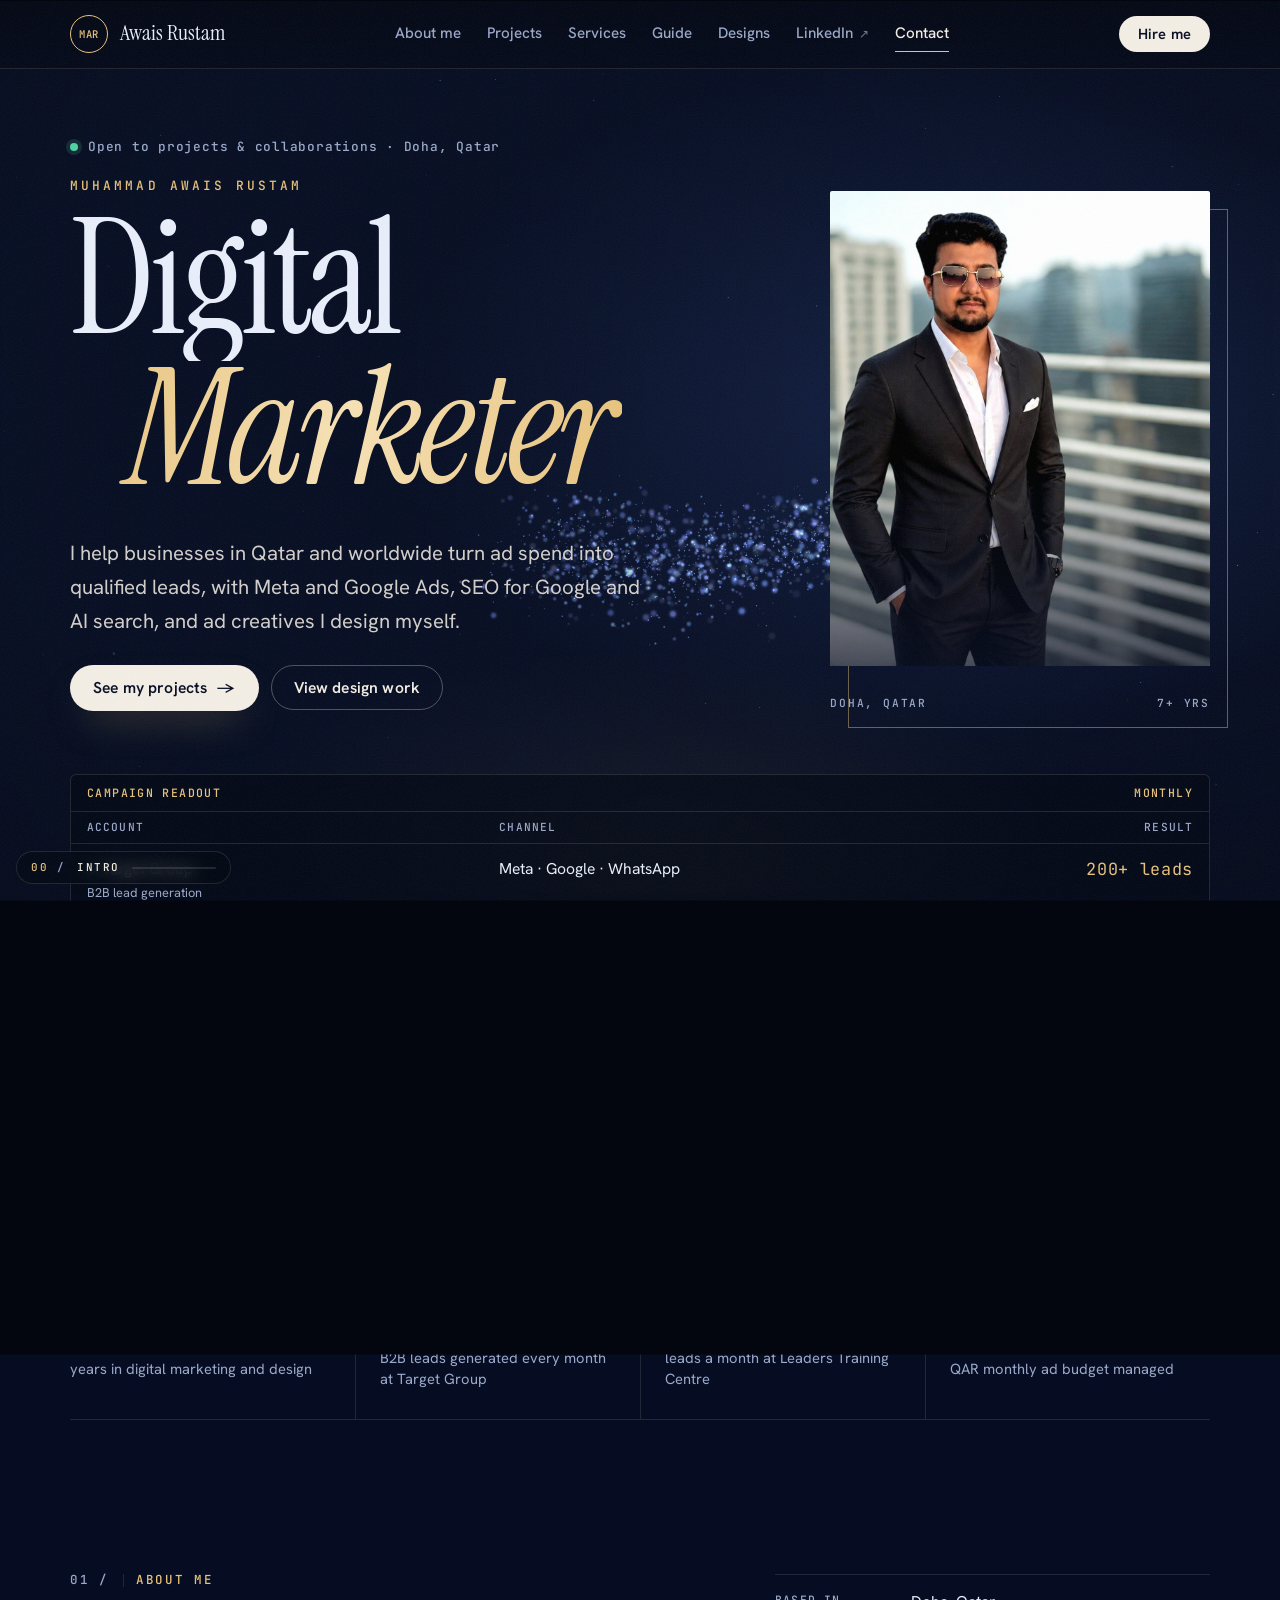
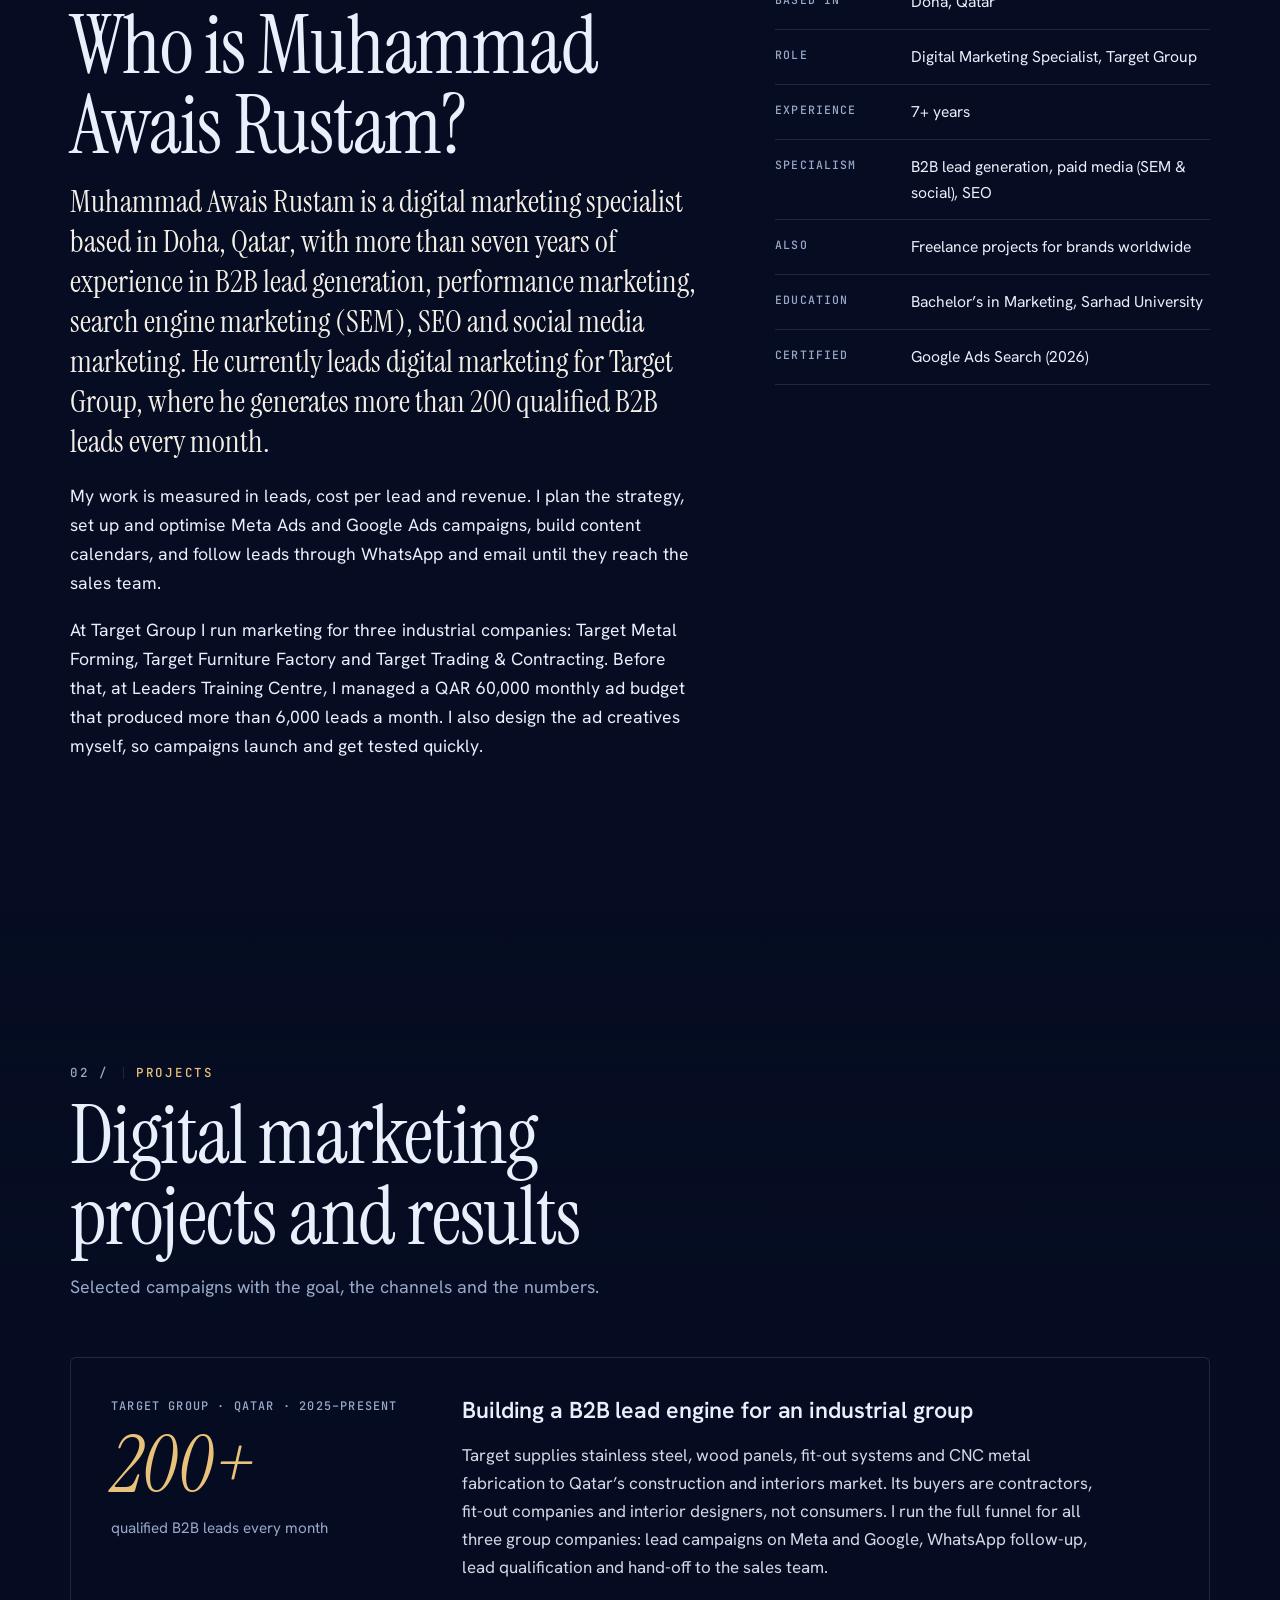
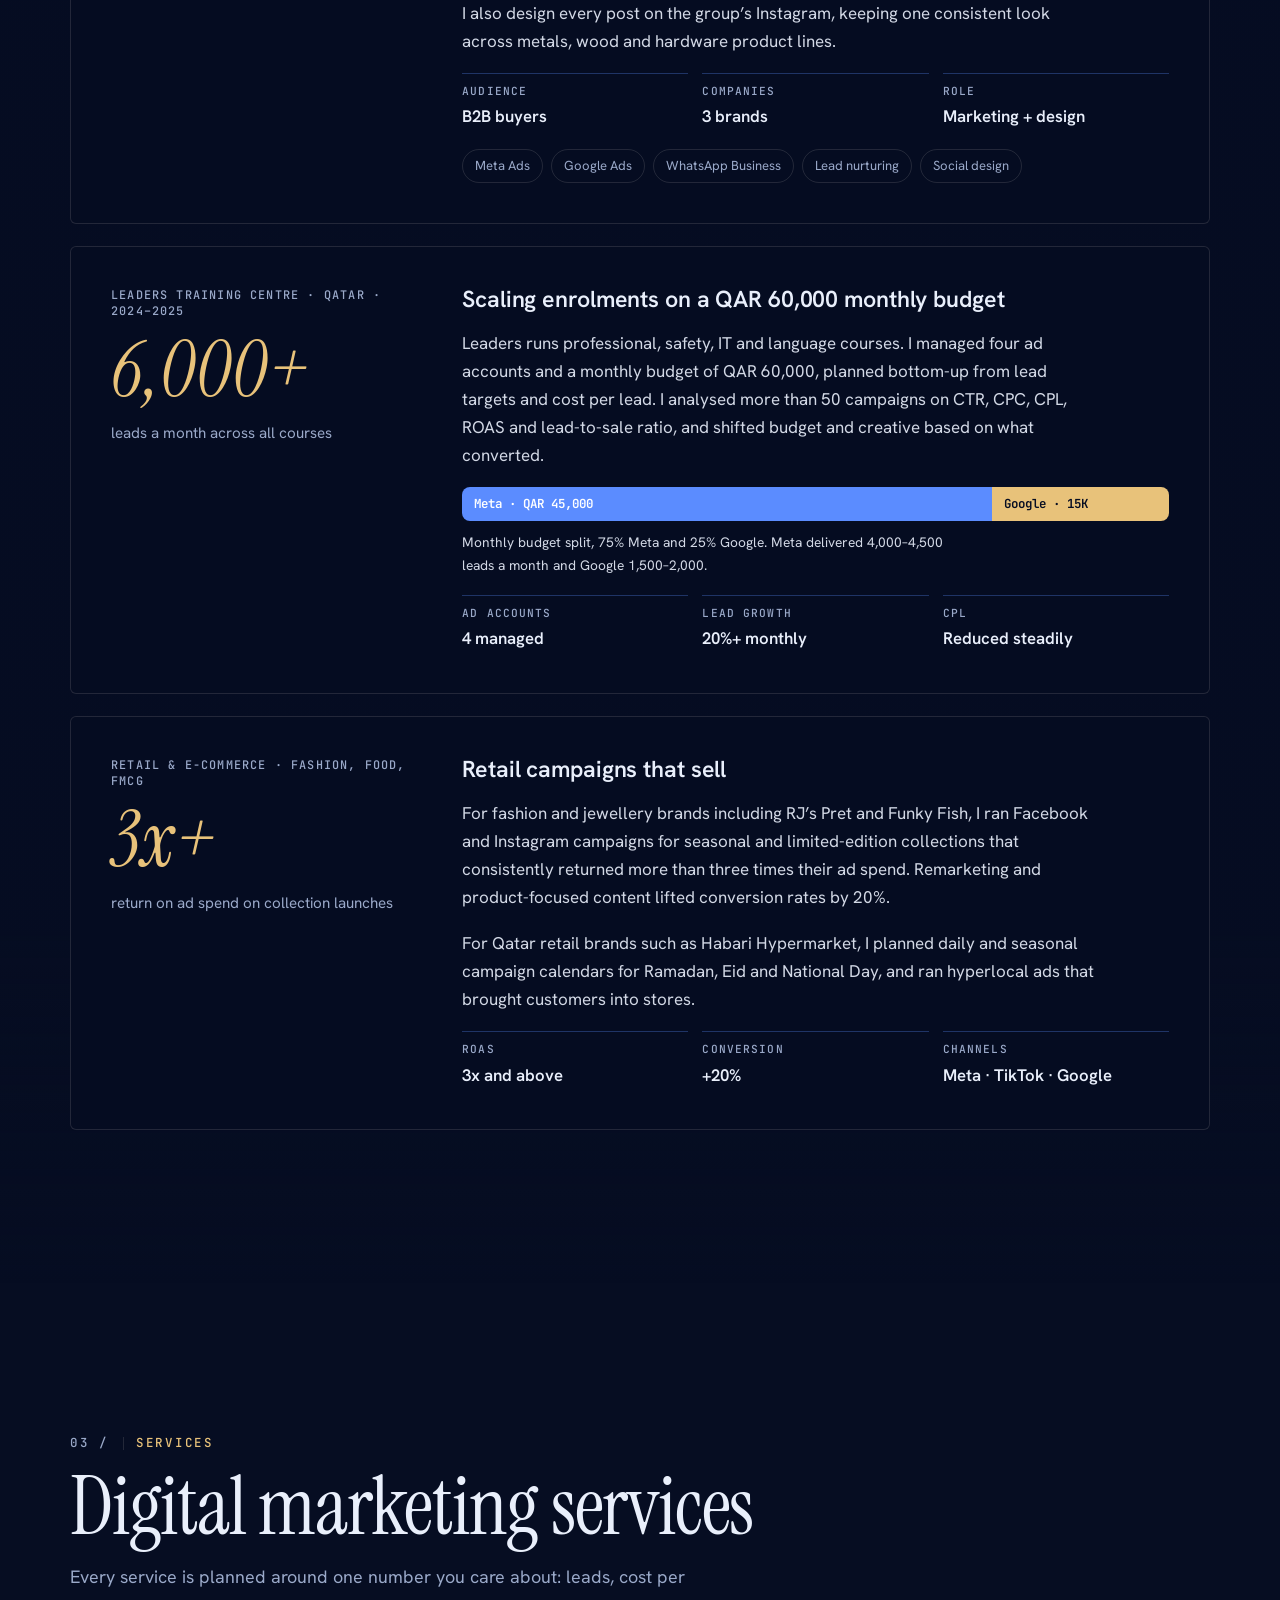
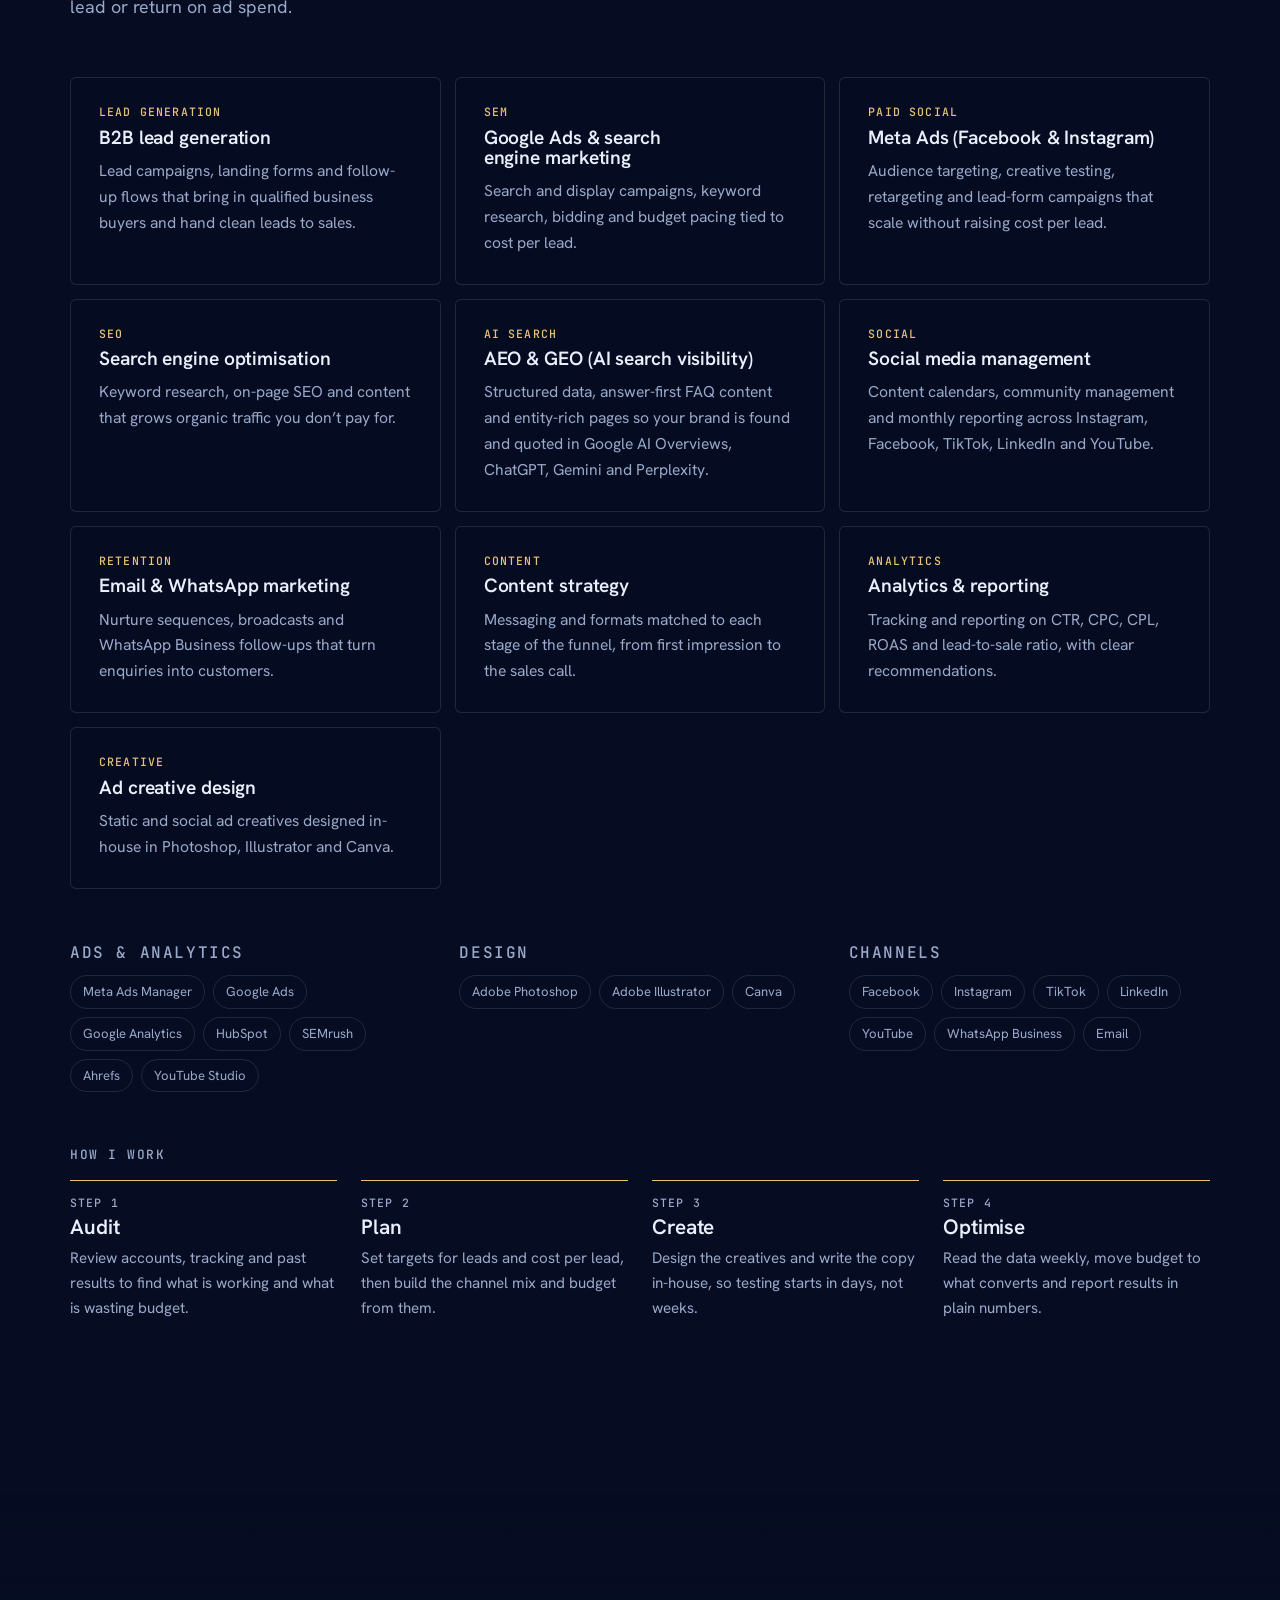
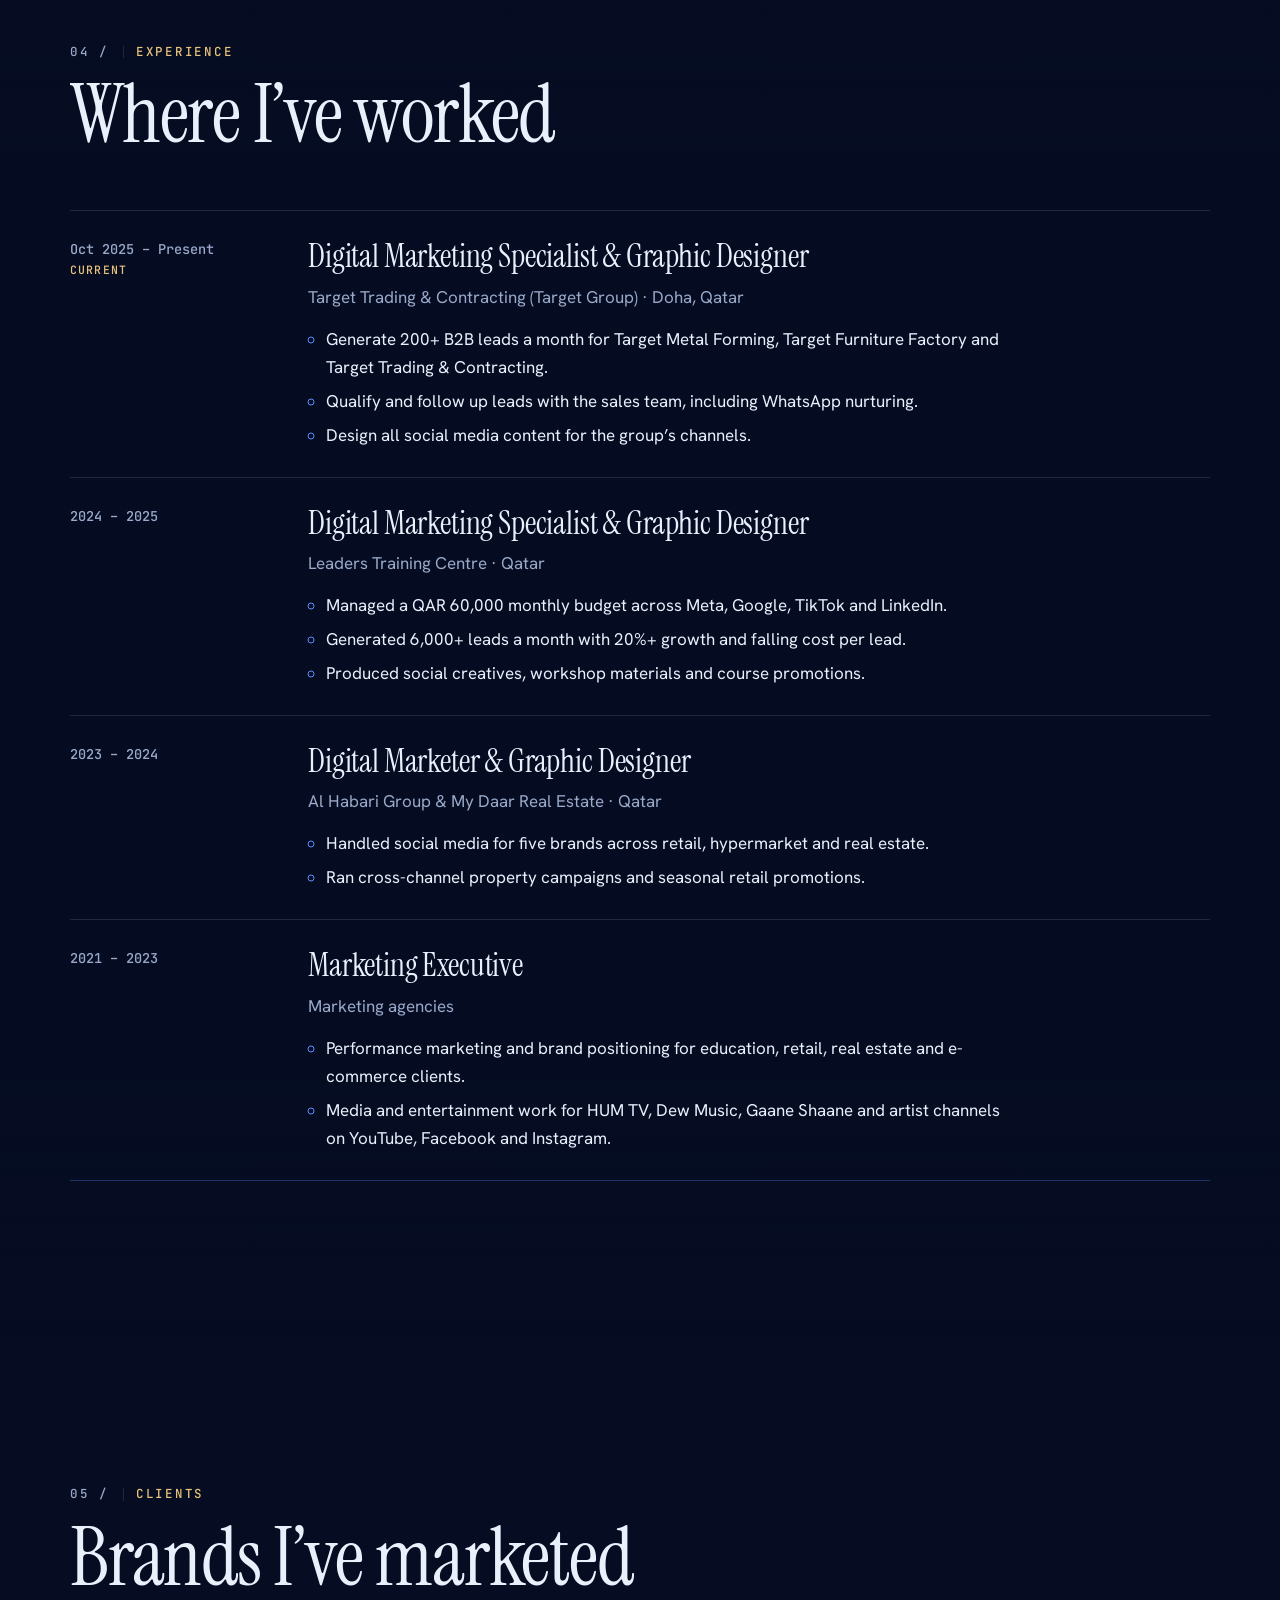
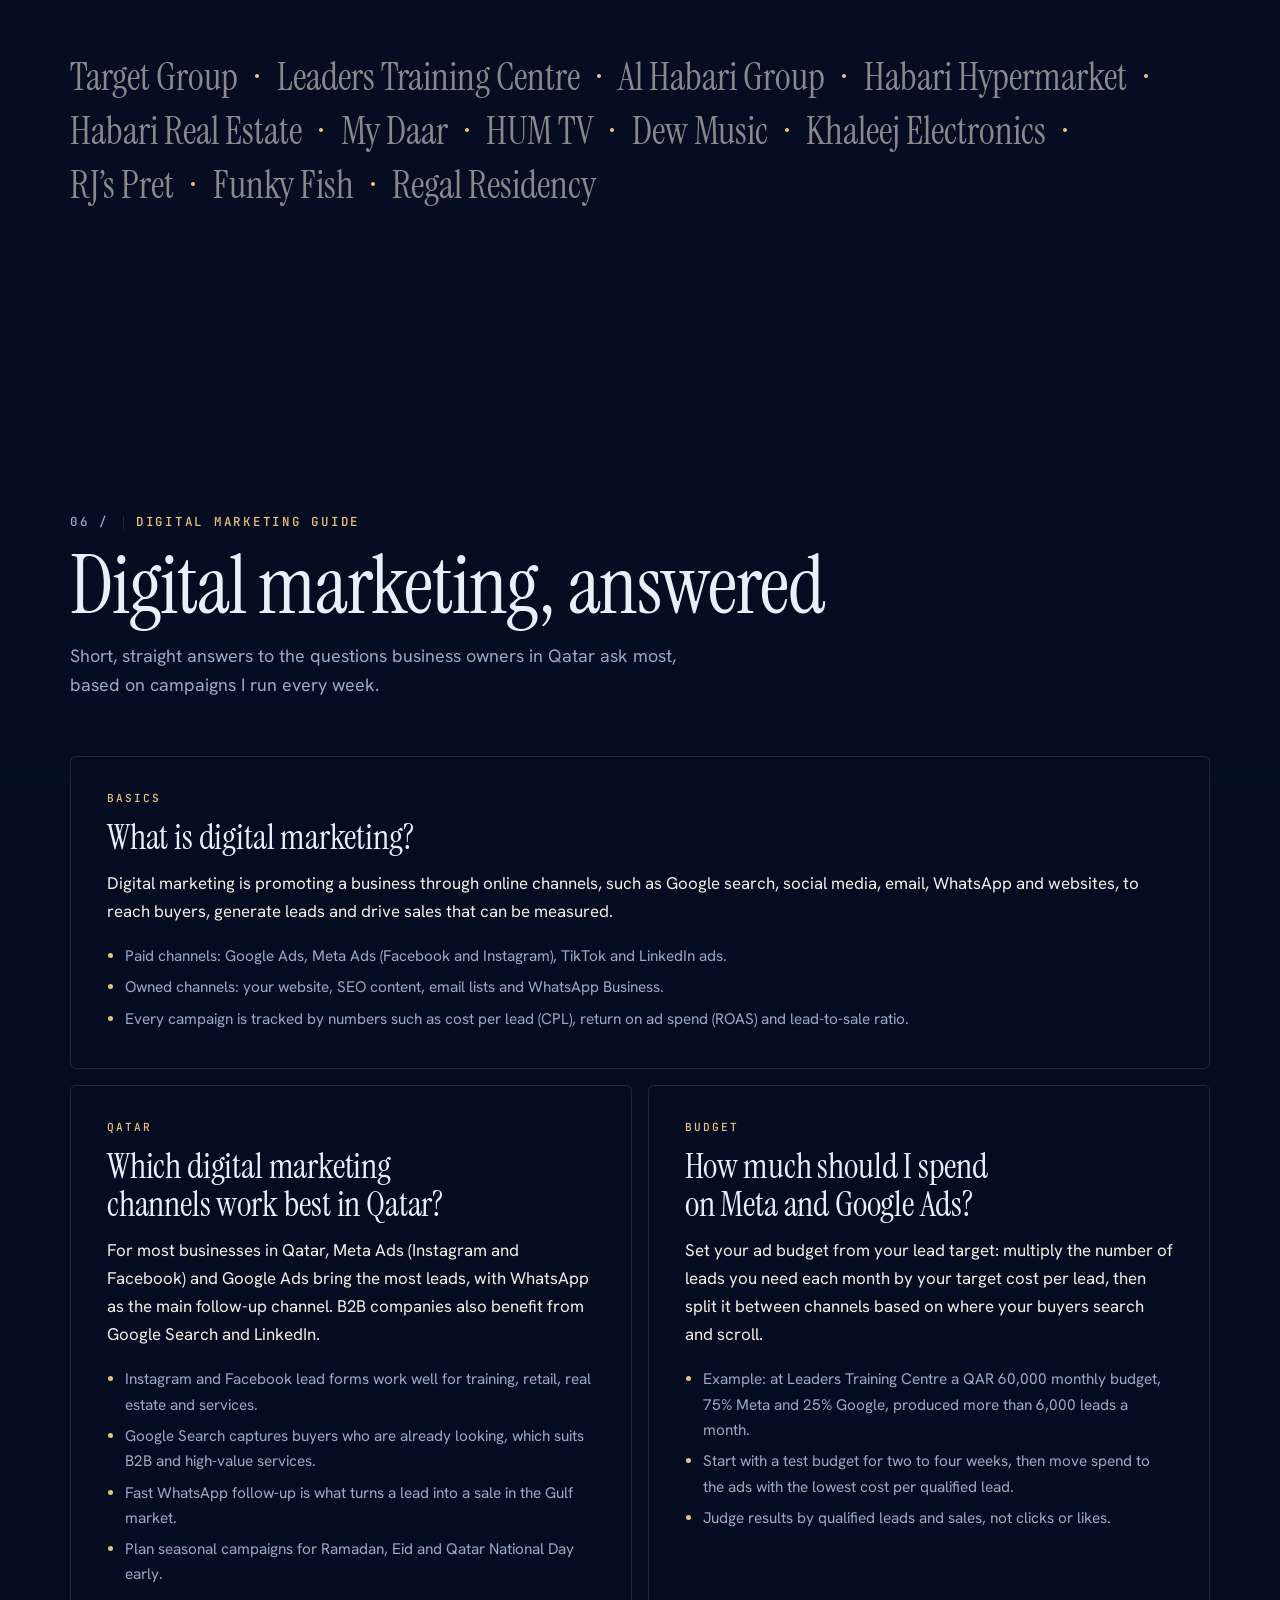
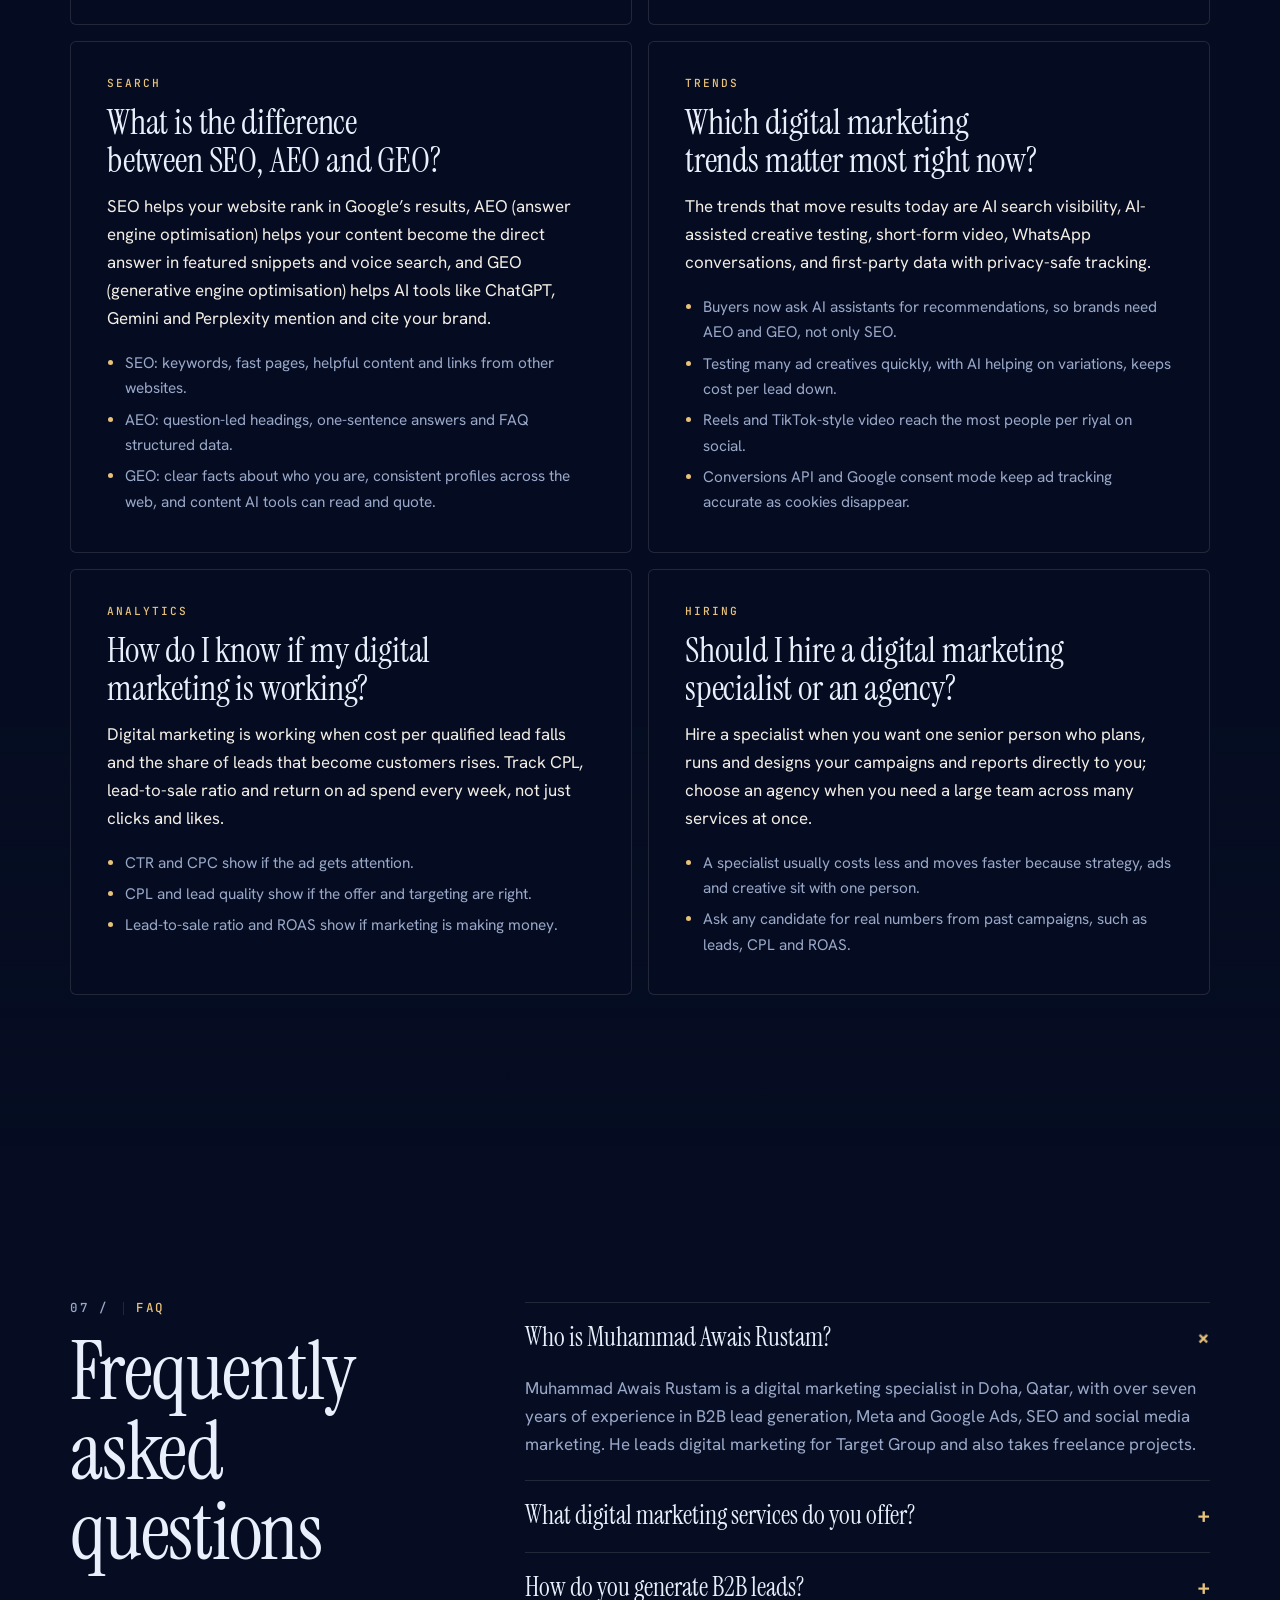
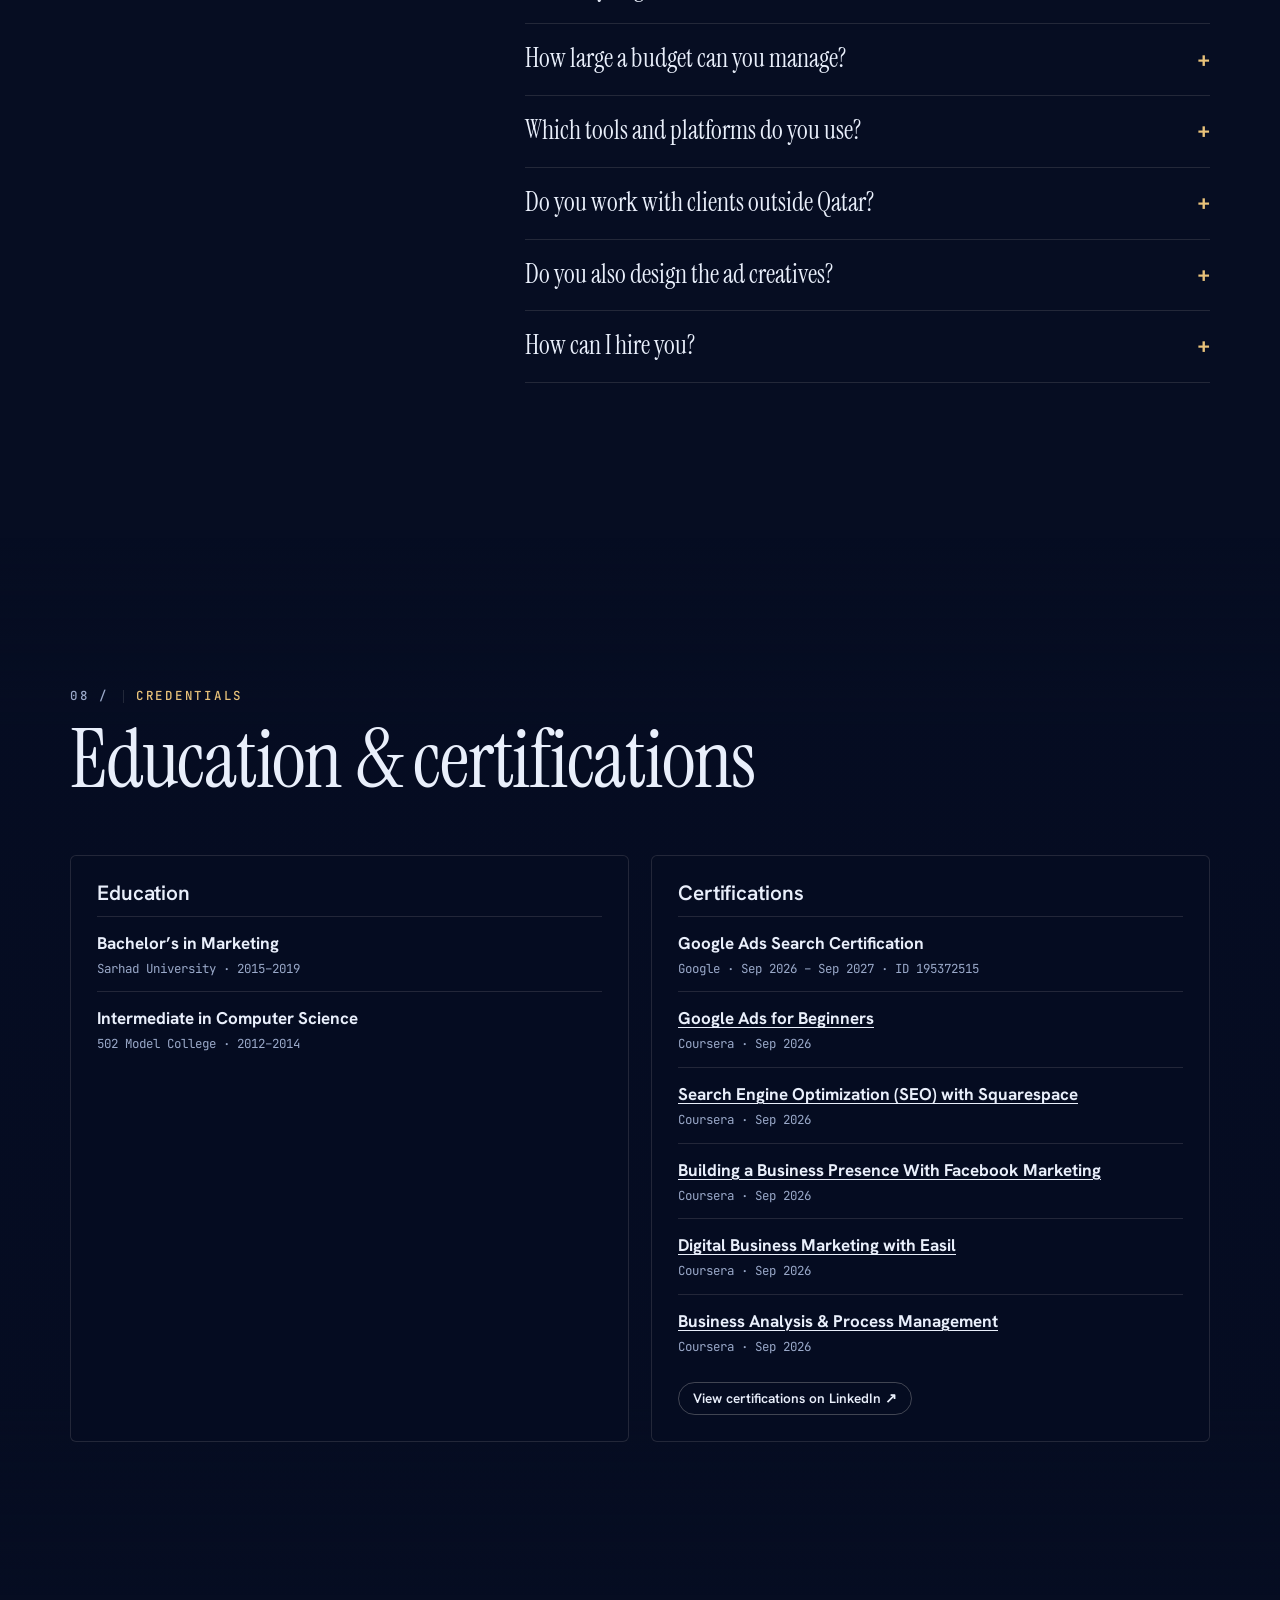
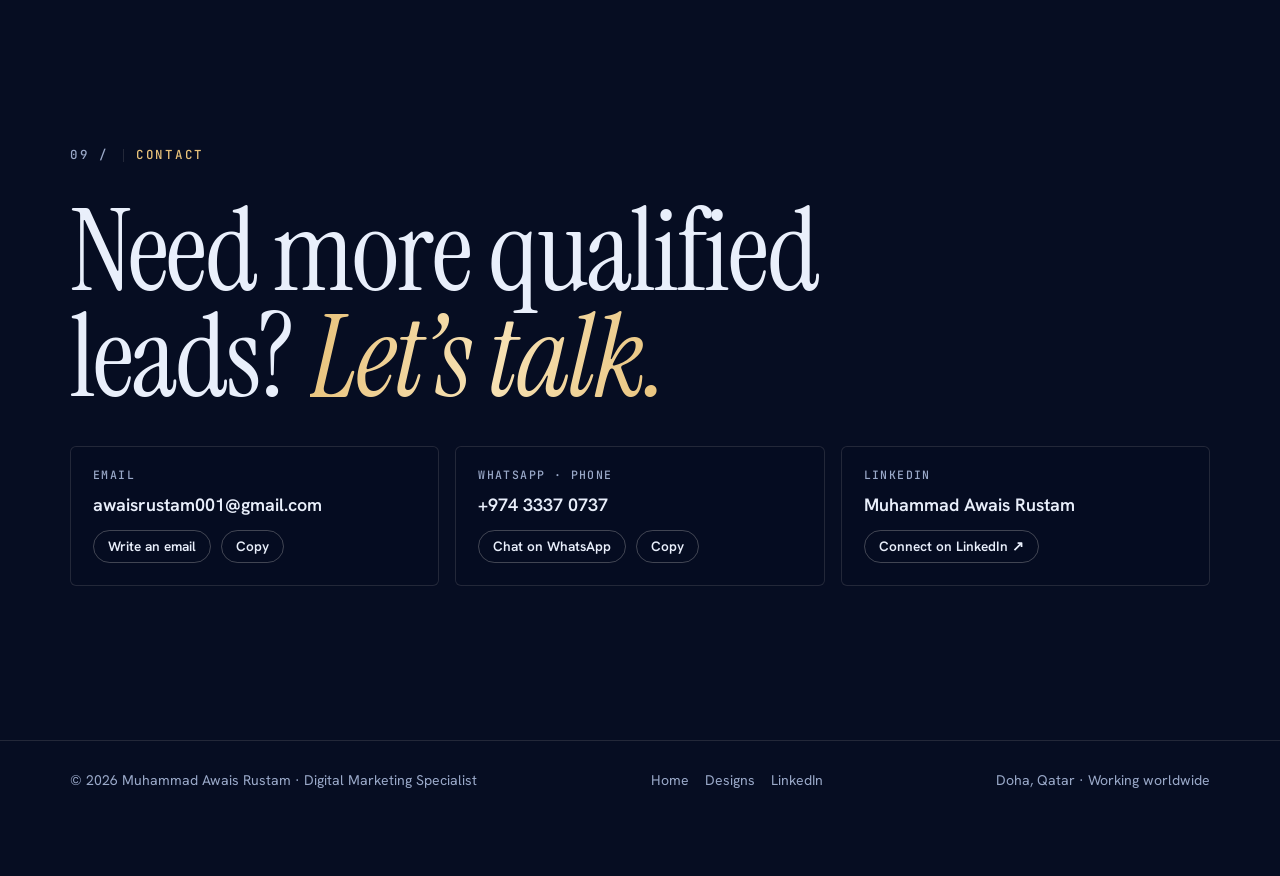
==== commit 648d4df4: "Switch to a morphing data-particle scene, smooth scrolling and certificates - Replace the runway wit" ====
--- a/index.html
+++ b/index.html
@@ -3,9 +3,9 @@
 <head>
 <meta charset="utf-8">
 <meta name="viewport" content="width=device-width, initial-scale=1, viewport-fit=cover">
-<title>Muhammad Awais Rustam | Digital Marketing Specialist in Qatar</title><meta name="description" content="Muhammad Awais Rustam is a Doha-based digital marketing specialist with 7+ years in B2B lead generation, Meta &amp; Google Ads, SEO and AI search."><meta name="keywords" content="Muhammad Awais Rustam, Awais Rustam, digital marketing specialist Qatar, digital marketer Doha, B2B lead generation Qatar, performance marketing specialist, Meta Ads specialist, Google Ads expert, search engine marketing, SEM, SEO specialist Qatar, social media marketing Doha, content strategy, email marketing, WhatsApp marketing, PPC, lead generation expert, digital marketing Qatar, digital marketing agency Doha alternative, freelance digital marketer Qatar, AEO, GEO, AI search optimisation, answer engine optimisation, generative engine optimisation"><meta name="author" content="Muhammad Awais Rustam"><meta name="robots" content="index, follow, max-image-preview:large, max-snippet:-1"><link rel="canonical" href="https://muhammadawaisrustam.github.io/"><meta name="theme-color" content="#060D22"><meta property="og:type" content="profile"><meta property="og:site_name" content="Muhammad Awais Rustam"><meta property="og:locale" content="en_US"><meta property="og:title" content="Muhammad Awais Rustam | Digital Marketing Specialist in Qatar"><meta property="og:description" content="Muhammad Awais Rustam is a Doha-based digital marketing specialist with 7+ years in B2B lead generation, Meta &amp; Google Ads, SEO and AI search."><meta property="og:url" content="https://muhammadawaisrustam.github.io/"><meta property="og:image" content="https://muhammadawaisrustam.github.io/og-avatar.jpg"><meta property="og:image:alt" content="Muhammad Awais Rustam, Digital Marketer, in Doha"><meta name="twitter:card" content="summary_large_image"><meta name="twitter:title" content="Muhammad Awais Rustam | Digital Marketing Specialist in Qatar"><meta name="twitter:description" content="Muhammad Awais Rustam is a Doha-based digital marketing specialist with 7+ years in B2B lead generation, Meta &amp; Google Ads, SEO and AI search."><meta name="twitter:image" content="https://muhammadawaisrustam.github.io/og-avatar.jpg"><meta name="geo.region" content="QA"><meta name="geo.placename" content="Doha"><link rel="alternate" type="text/plain" href="llms.txt" title="Plain-text summary for AI assistants"><link rel="icon" href="favicon.svg" type="image/svg+xml"><link rel="apple-touch-icon" href="og-avatar.jpg"><link rel="preload" as="image" href="muhammad-awais-rustam.jpg"><link rel="preconnect" href="https://fonts.googleapis.com"><link rel="preconnect" href="https://fonts.gstatic.com" crossorigin><link rel="stylesheet" href="https://fonts.googleapis.com/css2?family=Instrument+Serif:ital@0;1&family=Hanken+Grotesk:wght@400;500;600;700&family=JetBrains+Mono:wght@500&display=swap"><link rel="stylesheet" href="site.css"><style>:root{--navy:#060D22;--navy-2:#0A1533;--cobalt:#5B8CFF;--signal:#E8C27A}</style><script type="application/ld+json">{"@context":"https://schema.org","@graph":[{"@type":"Person","@id":"https://muhammadawaisrustam.github.io/#person","name":"Muhammad Awais Rustam","alternateName":["Awais Rustam","Muhammad Awais Rustam Malik"],"jobTitle":"Digital Marketing Specialist & Graphic Designer","description":"Muhammad Awais Rustam is a Doha-based digital marketing specialist with 7+ years in B2B lead generation, Meta & Google Ads, SEO and AI search.","url":"https://muhammadawaisrustam.github.io/","image":"https://muhammadawaisrustam.github.io/muhammad-awais-rustam.jpg","email":"mailto:awaisrustam001@gmail.com","telephone":"+97433370737","address":{"@type":"PostalAddress","addressLocality":"Doha","addressCountry":"QA"},"worksFor":{"@type":"Organization","name":"Target Trading & Contracting","url":"https://targetqatar.com"},"alumniOf":{"@type":"CollegeOrUniversity","name":"Sarhad University"},"hasOccupation":{"@type":"Occupation","name":"Digital Marketing Specialist & Graphic Designer","occupationLocation":{"@type":"City","name":"Doha"},"skills":"B2B lead generation, Google Ads & search engine marketing, Meta Ads (Facebook & Instagram), Search engine optimisation, AEO & GEO (AI search visibility), Social media management, Email & WhatsApp marketing, Content strategy, Analytics & reporting, Ad creative design"},"knowsAbout":["Digital marketing","Performance marketing","Lead generation","Paid social advertising","Pay-per-click advertising","Search engine optimisation","Answer engine optimisation (AEO)","Generative engine optimisation (GEO)","Conversion rate optimisation","Marketing analytics","Social media marketing","Content marketing","WhatsApp marketing","B2B lead generation","Google Ads & search engine marketing","Meta Ads (Facebook & Instagram)","Search engine optimisation","AEO & GEO (AI search visibility)","Social media management","Email & WhatsApp marketing","Content strategy","Analytics & reporting","Ad creative design","Meta Ads Manager","Google Ads","Google Analytics","HubSpot","SEMrush","Ahrefs","YouTube Studio","Adobe Photoshop","Adobe Illustrator","Canva","Facebook","Instagram","TikTok","LinkedIn","YouTube","WhatsApp Business","Email"],"makesOffer":[{"@type":"Offer","itemOffered":{"@type":"Service","name":"B2B lead generation","description":"Lead campaigns, landing forms and follow-up flows that bring in qualified business buyers and hand clean leads to sales."}},{"@type":"Offer","itemOffered":{"@type":"Service","name":"Google Ads & search engine marketing","description":"Search and display campaigns, keyword research, bidding and budget pacing tied to cost per lead."}},{"@type":"Offer","itemOffered":{"@type":"Service","name":"Meta Ads (Facebook & Instagram)","description":"Audience targeting, creative testing, retargeting and lead-form campaigns that scale without raising cost per lead."}},{"@type":"Offer","itemOffered":{"@type":"Service","name":"Search engine optimisation","description":"Keyword research, on-page SEO and content that grows organic traffic you don’t pay for."}},{"@type":"Offer","itemOffered":{"@type":"Service","name":"AEO & GEO (AI search visibility)","description":"Structured data, answer-first FAQ content and entity-rich pages so your brand is found and quoted in Google AI Overviews, ChatGPT, Gemini and Perplexity."}},{"@type":"Offer","itemOffered":{"@type":"Service","name":"Social media management","description":"Content calendars, community management and monthly reporting across Instagram, Facebook, TikTok, LinkedIn and YouTube."}},{"@type":"Offer","itemOffered":{"@type":"Service","name":"Email & WhatsApp marketing","description":"Nurture sequences, broadcasts and WhatsApp Business follow-ups that turn enquiries into customers."}},{"@type":"Offer","itemOffered":{"@type":"Service","name":"Content strategy","description":"Messaging and formats matched to each stage of the funnel, from first impression to the sales call."}},{"@type":"Offer","itemOffered":{"@type":"Service","name":"Analytics & reporting","description":"Tracking and reporting on CTR, CPC, CPL, ROAS and lead-to-sale ratio, with clear recommendations."}},{"@type":"Offer","itemOffered":{"@type":"Service","name":"Ad creative design","description":"Static and social ad creatives designed in-house in Photoshop, Illustrator and Canva."}}],"hasCredential":[],"sameAs":["https://www.linkedin.com/in/muhammad-awais-rustam-malik-4251a7258/"]},{"@type":"WebSite","@id":"https://muhammadawaisrustam.github.io/#website","url":"https://muhammadawaisrustam.github.io/","name":"Muhammad Awais Rustam","inLanguage":"en","publisher":{"@id":"https://muhammadawaisrustam.github.io/#person"}},{"@type":"ProfilePage","@id":"https://muhammadawaisrustam.github.io/#profile","url":"https://muhammadawaisrustam.github.io/","name":"Muhammad Awais Rustam | Digital Marketing Specialist in Qatar","description":"Muhammad Awais Rustam is a Doha-based digital marketing specialist with 7+ years in B2B lead generation, Meta & Google Ads, SEO and AI search.","isPartOf":{"@id":"https://muhammadawaisrustam.github.io/#website"},"about":{"@id":"https://muhammadawaisrustam.github.io/#person"},"mainEntity":{"@id":"https://muhammadawaisrustam.github.io/#person"},"inLanguage":"en","dateModified":"2026-10-28","primaryImageOfPage":{"@type":"ImageObject","contentUrl":"https://muhammadawaisrustam.github.io/muhammad-awais-rustam.jpg"},"speakable":{"@type":"SpeakableSpecification","cssSelector":[".answer",".g-card .direct"]}},{"@type":"ProfessionalService","@id":"https://muhammadawaisrustam.github.io/#service","name":"Muhammad Awais Rustam – Digital Marketing Services","description":"Muhammad Awais Rustam is a Doha-based digital marketing specialist with 7+ years in B2B lead generation, Meta & Google Ads, SEO and AI search.","url":"https://muhammadawaisrustam.github.io/","image":"https://muhammadawaisrustam.github.io/og-avatar.jpg","email":"awaisrustam001@gmail.com","telephone":"+97433370737","address":{"@type":"PostalAddress","addressLocality":"Doha","addressCountry":"QA"},"areaServed":[{"@type":"Country","name":"Qatar"},{"@type":"Place","name":"Worldwide"}],"founder":{"@id":"https://muhammadawaisrustam.github.io/#person"},"employee":{"@id":"https://muhammadawaisrustam.github.io/#person"},"knowsAbout":["Digital marketing","Performance marketing","Lead generation","Paid social advertising","Pay-per-click advertising","Search engine optimisation","Answer engine optimisation (AEO)","Generative engine optimisation (GEO)","Conversion rate optimisation","Marketing analytics","Social media marketing","Content marketing","WhatsApp marketing"],"hasOfferCatalog":{"@type":"OfferCatalog","name":"Digital marketing services","itemListElement":[{"@type":"Offer","itemOffered":{"@type":"Service","name":"B2B lead generation","description":"Lead campaigns, landing forms and follow-up flows that bring in qualified business buyers and hand clean leads to sales.","serviceType":"B2B lead generation","provider":{"@id":"https://muhammadawaisrustam.github.io/#person"},"areaServed":"Qatar, Worldwide"}},{"@type":"Offer","itemOffered":{"@type":"Service","name":"Google Ads & search engine marketing","description":"Search and display campaigns, keyword research, bidding and budget pacing tied to cost per lead.","serviceType":"Google Ads & search engine marketing","provider":{"@id":"https://muhammadawaisrustam.github.io/#person"},"areaServed":"Qatar, Worldwide"}},{"@type":"Offer","itemOffered":{"@type":"Service","name":"Meta Ads (Facebook & Instagram)","description":"Audience targeting, creative testing, retargeting and lead-form campaigns that scale without raising cost per lead.","serviceType":"Meta Ads (Facebook & Instagram)","provider":{"@id":"https://muhammadawaisrustam.github.io/#person"},"areaServed":"Qatar, Worldwide"}},{"@type":"Offer","itemOffered":{"@type":"Service","name":"Search engine optimisation","description":"Keyword research, on-page SEO and content that grows organic traffic you don’t pay for.","serviceType":"Search engine optimisation","provider":{"@id":"https://muhammadawaisrustam.github.io/#person"},"areaServed":"Qatar, Worldwide"}},{"@type":"Offer","itemOffered":{"@type":"Service","name":"AEO & GEO (AI search visibility)","description":"Structured data, answer-first FAQ content and entity-rich pages so your brand is found and quoted in Google AI Overviews, ChatGPT, Gemini and Perplexity.","serviceType":"AEO & GEO (AI search visibility)","provider":{"@id":"https://muhammadawaisrustam.github.io/#person"},"areaServed":"Qatar, Worldwide"}},{"@type":"Offer","itemOffered":{"@type":"Service","name":"Social media management","description":"Content calendars, community management and monthly reporting across Instagram, Facebook, TikTok, LinkedIn and YouTube.","serviceType":"Social media management","provider":{"@id":"https://muhammadawaisrustam.github.io/#person"},"areaServed":"Qatar, Worldwide"}},{"@type":"Offer","itemOffered":{"@type":"Service","name":"Email & WhatsApp marketing","description":"Nurture sequences, broadcasts and WhatsApp Business follow-ups that turn enquiries into customers.","serviceType":"Email & WhatsApp marketing","provider":{"@id":"https://muhammadawaisrustam.github.io/#person"},"areaServed":"Qatar, Worldwide"}},{"@type":"Offer","itemOffered":{"@type":"Service","name":"Content strategy","description":"Messaging and formats matched to each stage of the funnel, from first impression to the sales call.","serviceType":"Content strategy","provider":{"@id":"https://muhammadawaisrustam.github.io/#person"},"areaServed":"Qatar, Worldwide"}},{"@type":"Offer","itemOffered":{"@type":"Service","name":"Analytics & reporting","description":"Tracking and reporting on CTR, CPC, CPL, ROAS and lead-to-sale ratio, with clear recommendations.","serviceType":"Analytics & reporting","provider":{"@id":"https://muhammadawaisrustam.github.io/#person"},"areaServed":"Qatar, Worldwide"}},{"@type":"Offer","itemOffered":{"@type":"Service","name":"Ad creative design","description":"Static and social ad creatives designed in-house in Photoshop, Illustrator and Canva.","serviceType":"Ad creative design","provider":{"@id":"https://muhammadawaisrustam.github.io/#person"},"areaServed":"Qatar, Worldwide"}}]},"sameAs":["https://www.linkedin.com/in/muhammad-awais-rustam-malik-4251a7258/"]},{"@type":"FAQPage","@id":"https://muhammadawaisrustam.github.io/#faq","mainEntity":[{"@type":"Question","name":"What is digital marketing?","acceptedAnswer":{"@type":"Answer","text":"Digital marketing is promoting a business through online channels, such as Google search, social media, email, WhatsApp and websites, to reach buyers, generate leads and drive sales that can be measured. Paid channels: Google Ads, Meta Ads (Facebook and Instagram), TikTok and LinkedIn ads. Owned channels: your website, SEO content, email lists and WhatsApp Business. Every campaign is tracked by numbers such as cost per lead (CPL), return on ad spend (ROAS) and lead-to-sale ratio."}},{"@type":"Question","name":"Which digital marketing channels work best in Qatar?","acceptedAnswer":{"@type":"Answer","text":"For most businesses in Qatar, Meta Ads (Instagram and Facebook) and Google Ads bring the most leads, with WhatsApp as the main follow-up channel. B2B companies also benefit from Google Search and LinkedIn. Instagram and Facebook lead forms work well for training, retail, real estate and services. Google Search captures buyers who are already looking, which suits B2B and high-value services. Fast WhatsApp follow-up is what turns a lead into a sale in the Gulf market. Plan seasonal campaigns for Ramadan, Eid and Qatar National Day early."}},{"@type":"Question","name":"How much should I spend on Meta and Google Ads?","acceptedAnswer":{"@type":"Answer","text":"Set your ad budget from your lead target: multiply the number of leads you need each month by your target cost per lead, then split it between channels based on where your buyers search and scroll. Example: at Leaders Training Centre a QAR 60,000 monthly budget, 75% Meta and 25% Google, produced more than 6,000 leads a month. Start with a test budget for two to four weeks, then move spend to the ads with the lowest cost per qualified lead. Judge results by qualified leads and sales, not clicks or likes."}},{"@type":"Question","name":"What is the difference between SEO, AEO and GEO?","acceptedAnswer":{"@type":"Answer","text":"SEO helps your website rank in Google’s results, AEO (answer engine optimisation) helps your content become the direct answer in featured snippets and voice search, and GEO (generative engine optimisation) helps AI tools like ChatGPT, Gemini and Perplexity mention and cite your brand. SEO: keywords, fast pages, helpful content and links from other websites. AEO: question-led headings, one-sentence answers and FAQ structured data. GEO: clear facts about who you are, consistent profiles across the web, and content AI tools can read and quote."}},{"@type":"Question","name":"Which digital marketing trends matter most right now?","acceptedAnswer":{"@type":"Answer","text":"The trends that move results today are AI search visibility, AI-assisted creative testing, short-form video, WhatsApp conversations, and first-party data with privacy-safe tracking. Buyers now ask AI assistants for recommendations, so brands need AEO and GEO, not only SEO. Testing many ad creatives quickly, with AI helping on variations, keeps cost per lead down. Reels and TikTok-style video reach the most people per riyal on social. Conversions API and Google consent mode keep ad tracking accurate as cookies disappear."}},{"@type":"Question","name":"How do I know if my digital marketing is working?","acceptedAnswer":{"@type":"Answer","text":"Digital marketing is working when cost per qualified lead falls and the share of leads that become customers rises. Track CPL, lead-to-sale ratio and return on ad spend every week, not just clicks and likes. CTR and CPC show if the ad gets attention. CPL and lead quality show if the offer and targeting are right. Lead-to-sale ratio and ROAS show if marketing is making money."}},{"@type":"Question","name":"Should I hire a digital marketing specialist or an agency?","acceptedAnswer":{"@type":"Answer","text":"Hire a specialist when you want one senior person who plans, runs and designs your campaigns and reports directly to you; choose an agency when you need a large team across many services at once. A specialist usually costs less and moves faster because strategy, ads and creative sit with one person. Ask any candidate for real numbers from past campaigns, such as leads, CPL and ROAS."}},{"@type":"Question","name":"Who is Muhammad Awais Rustam?","acceptedAnswer":{"@type":"Answer","text":"Muhammad Awais Rustam is a digital marketing specialist in Doha, Qatar, with over seven years of experience in B2B lead generation, Meta and Google Ads, SEO and social media marketing. He leads digital marketing for Target Group and also takes freelance projects."}},{"@type":"Question","name":"What digital marketing services do you offer?","acceptedAnswer":{"@type":"Answer","text":"B2B lead generation, Google Ads and search engine marketing (SEM), Meta Ads on Facebook and Instagram, SEO, social media management, content strategy, email and WhatsApp marketing, analytics and reporting, and ad creative design."}},{"@type":"Question","name":"How do you generate B2B leads?","acceptedAnswer":{"@type":"Answer","text":"I combine targeted Meta and Google lead campaigns with clear offers and fast WhatsApp and email follow-up, then qualify each lead before passing it to sales. At Target Group this produces more than 200 qualified B2B leads a month."}},{"@type":"Question","name":"How large a budget can you manage?","acceptedAnswer":{"@type":"Answer","text":"I have managed ad budgets of QAR 60,000 per month, split across Meta Ads and Google Ads, planned from lead targets and cost-per-lead goals."}},{"@type":"Question","name":"Which tools and platforms do you use?","acceptedAnswer":{"@type":"Answer","text":"Meta Ads Manager, Google Ads, Google Analytics, HubSpot, SEMrush, Ahrefs and YouTube Studio for marketing, and Adobe Photoshop, Illustrator and Canva for creative."}},{"@type":"Question","name":"Do you work with clients outside Qatar?","acceptedAnswer":{"@type":"Answer","text":"Yes. Alongside my role in Doha I work on freelance projects for brands in other countries, fully remote."}},{"@type":"Question","name":"Do you also design the ad creatives?","acceptedAnswer":{"@type":"Answer","text":"Yes. I design social media posts, ad creatives, flyers and brand assets myself. You can see examples on my design portfolio page."}},{"@type":"Question","name":"How can I hire you?","acceptedAnswer":{"@type":"Answer","text":"Email awaisrustam001@gmail.com or message +974 3337 0737 on WhatsApp with your goals and budget, and I’ll reply with a plan."}}]}]}</script><script>document.documentElement.classList.add('js')</script><style>:root{padding-top:env(safe-area-inset-top,0px);padding-bottom:env(safe-area-inset-bottom,0px)}[hidden]{display:none!important}</style>
+<title>Muhammad Awais Rustam | Digital Marketing Specialist in Qatar</title><meta name="description" content="Muhammad Awais Rustam is a Doha-based digital marketing specialist with 7+ years in B2B lead generation, Meta &amp; Google Ads, SEO and AI search."><meta name="keywords" content="Muhammad Awais Rustam, Awais Rustam, digital marketing specialist Qatar, digital marketer Doha, B2B lead generation Qatar, performance marketing specialist, Meta Ads specialist, Google Ads expert, search engine marketing, SEM, SEO specialist Qatar, social media marketing Doha, content strategy, email marketing, WhatsApp marketing, PPC, lead generation expert, digital marketing Qatar, digital marketing agency Doha alternative, freelance digital marketer Qatar, AEO, GEO, AI search optimisation, answer engine optimisation, generative engine optimisation"><meta name="author" content="Muhammad Awais Rustam"><meta name="robots" content="index, follow, max-image-preview:large, max-snippet:-1"><link rel="canonical" href="https://muhammadawaisrustam.github.io/"><meta name="theme-color" content="#060D22"><meta property="og:type" content="profile"><meta property="og:site_name" content="Muhammad Awais Rustam"><meta property="og:locale" content="en_US"><meta property="og:title" content="Muhammad Awais Rustam | Digital Marketing Specialist in Qatar"><meta property="og:description" content="Muhammad Awais Rustam is a Doha-based digital marketing specialist with 7+ years in B2B lead generation, Meta &amp; Google Ads, SEO and AI search."><meta property="og:url" content="https://muhammadawaisrustam.github.io/"><meta property="og:image" content="https://muhammadawaisrustam.github.io/og-avatar.jpg"><meta property="og:image:alt" content="Muhammad Awais Rustam, Digital Marketer, in Doha"><meta name="twitter:card" content="summary_large_image"><meta name="twitter:title" content="Muhammad Awais Rustam | Digital Marketing Specialist in Qatar"><meta name="twitter:description" content="Muhammad Awais Rustam is a Doha-based digital marketing specialist with 7+ years in B2B lead generation, Meta &amp; Google Ads, SEO and AI search."><meta name="twitter:image" content="https://muhammadawaisrustam.github.io/og-avatar.jpg"><meta name="geo.region" content="QA"><meta name="geo.placename" content="Doha"><link rel="alternate" type="text/plain" href="llms.txt" title="Plain-text summary for AI assistants"><link rel="icon" href="favicon.svg" type="image/svg+xml"><link rel="apple-touch-icon" href="og-avatar.jpg"><link rel="preload" as="image" href="muhammad-awais-rustam.jpg"><link rel="preconnect" href="https://fonts.googleapis.com"><link rel="preconnect" href="https://fonts.gstatic.com" crossorigin><link rel="stylesheet" href="https://fonts.googleapis.com/css2?family=Instrument+Serif:ital@0;1&family=Hanken+Grotesk:wght@400;500;600;700&family=JetBrains+Mono:wght@500&display=swap"><link rel="stylesheet" href="site.css"><style>:root{--navy:#060D22;--navy-2:#0A1533;--cobalt:#5B8CFF;--signal:#E8C27A}</style><script type="application/ld+json">{"@context":"https://schema.org","@graph":[{"@type":"Person","@id":"https://muhammadawaisrustam.github.io/#person","name":"Muhammad Awais Rustam","alternateName":["Awais Rustam","Muhammad Awais Rustam Malik"],"jobTitle":"Digital Marketing Specialist & Graphic Designer","description":"Muhammad Awais Rustam is a Doha-based digital marketing specialist with 7+ years in B2B lead generation, Meta & Google Ads, SEO and AI search.","url":"https://muhammadawaisrustam.github.io/","image":"https://muhammadawaisrustam.github.io/muhammad-awais-rustam.jpg","email":"mailto:awaisrustam001@gmail.com","telephone":"+97433370737","address":{"@type":"PostalAddress","addressLocality":"Doha","addressCountry":"QA"},"worksFor":{"@type":"Organization","name":"Target Trading & Contracting","url":"https://targetqatar.com"},"alumniOf":{"@type":"CollegeOrUniversity","name":"Sarhad University"},"hasOccupation":{"@type":"Occupation","name":"Digital Marketing Specialist & Graphic Designer","occupationLocation":{"@type":"City","name":"Doha"},"skills":"B2B lead generation, Google Ads & search engine marketing, Meta Ads (Facebook & Instagram), Search engine optimisation, AEO & GEO (AI search visibility), Social media management, Email & WhatsApp marketing, Content strategy, Analytics & reporting, Ad creative design"},"knowsAbout":["Digital marketing","Performance marketing","Lead generation","Paid social advertising","Pay-per-click advertising","Search engine optimisation","Answer engine optimisation (AEO)","Generative engine optimisation (GEO)","Conversion rate optimisation","Marketing analytics","Social media marketing","Content marketing","WhatsApp marketing","B2B lead generation","Google Ads & search engine marketing","Meta Ads (Facebook & Instagram)","Search engine optimisation","AEO & GEO (AI search visibility)","Social media management","Email & WhatsApp marketing","Content strategy","Analytics & reporting","Ad creative design","Meta Ads Manager","Google Ads","Google Analytics","HubSpot","SEMrush","Ahrefs","YouTube Studio","Adobe Photoshop","Adobe Illustrator","Canva","Facebook","Instagram","TikTok","LinkedIn","YouTube","WhatsApp Business","Email"],"makesOffer":[{"@type":"Offer","itemOffered":{"@type":"Service","name":"B2B lead generation","description":"Lead campaigns, landing forms and follow-up flows that bring in qualified business buyers and hand clean leads to sales."}},{"@type":"Offer","itemOffered":{"@type":"Service","name":"Google Ads & search engine marketing","description":"Search and display campaigns, keyword research, bidding and budget pacing tied to cost per lead."}},{"@type":"Offer","itemOffered":{"@type":"Service","name":"Meta Ads (Facebook & Instagram)","description":"Audience targeting, creative testing, retargeting and lead-form campaigns that scale without raising cost per lead."}},{"@type":"Offer","itemOffered":{"@type":"Service","name":"Search engine optimisation","description":"Keyword research, on-page SEO and content that grows organic traffic you don’t pay for."}},{"@type":"Offer","itemOffered":{"@type":"Service","name":"AEO & GEO (AI search visibility)","description":"Structured data, answer-first FAQ content and entity-rich pages so your brand is found and quoted in Google AI Overviews, ChatGPT, Gemini and Perplexity."}},{"@type":"Offer","itemOffered":{"@type":"Service","name":"Social media management","description":"Content calendars, community management and monthly reporting across Instagram, Facebook, TikTok, LinkedIn and YouTube."}},{"@type":"Offer","itemOffered":{"@type":"Service","name":"Email & WhatsApp marketing","description":"Nurture sequences, broadcasts and WhatsApp Business follow-ups that turn enquiries into customers."}},{"@type":"Offer","itemOffered":{"@type":"Service","name":"Content strategy","description":"Messaging and formats matched to each stage of the funnel, from first impression to the sales call."}},{"@type":"Offer","itemOffered":{"@type":"Service","name":"Analytics & reporting","description":"Tracking and reporting on CTR, CPC, CPL, ROAS and lead-to-sale ratio, with clear recommendations."}},{"@type":"Offer","itemOffered":{"@type":"Service","name":"Ad creative design","description":"Static and social ad creatives designed in-house in Photoshop, Illustrator and Canva."}}],"hasCredential":[{"@type":"EducationalOccupationalCredential","name":"Google Ads Search Certification","credentialCategory":"certificate","dateCreated":"2026-09-28","expires":"2027-09-28","identifier":"195372515","recognizedBy":{"@type":"Organization","name":"Google"}},{"@type":"EducationalOccupationalCredential","name":"Google Ads for Beginners","url":"https://coursera.org/verify/DVABE85NIO3F","credentialCategory":"certificate","dateCreated":"2026-09-23","recognizedBy":{"@type":"Organization","name":"Coursera"}},{"@type":"EducationalOccupationalCredential","name":"Search Engine Optimization (SEO) with Squarespace","url":"https://coursera.org/verify/40FIC0FTWFDE","credentialCategory":"certificate","dateCreated":"2026-09-23","recognizedBy":{"@type":"Organization","name":"Coursera"}},{"@type":"EducationalOccupationalCredential","name":"Building a Business Presence With Facebook Marketing","url":"https://coursera.org/verify/AITA914BW7N8","credentialCategory":"certificate","dateCreated":"2026-09-24","recognizedBy":{"@type":"Organization","name":"Coursera"}},{"@type":"EducationalOccupationalCredential","name":"Digital Business Marketing with Easil","url":"https://coursera.org/verify/9N82AIV3CQWO","credentialCategory":"certificate","dateCreated":"2026-09-24","recognizedBy":{"@type":"Organization","name":"Coursera"}},{"@type":"EducationalOccupationalCredential","name":"Business Analysis & Process Management","url":"https://coursera.org/verify/O2P5WDO25OHR","credentialCategory":"certificate","dateCreated":"2026-09-23","recognizedBy":{"@type":"Organization","name":"Coursera"}}],"sameAs":["https://www.linkedin.com/in/muhammad-awais-rustam-malik-4251a7258/"]},{"@type":"WebSite","@id":"https://muhammadawaisrustam.github.io/#website","url":"https://muhammadawaisrustam.github.io/","name":"Muhammad Awais Rustam","inLanguage":"en","publisher":{"@id":"https://muhammadawaisrustam.github.io/#person"}},{"@type":"ProfilePage","@id":"https://muhammadawaisrustam.github.io/#profile","url":"https://muhammadawaisrustam.github.io/","name":"Muhammad Awais Rustam | Digital Marketing Specialist in Qatar","description":"Muhammad Awais Rustam is a Doha-based digital marketing specialist with 7+ years in B2B lead generation, Meta & Google Ads, SEO and AI search.","isPartOf":{"@id":"https://muhammadawaisrustam.github.io/#website"},"about":{"@id":"https://muhammadawaisrustam.github.io/#person"},"mainEntity":{"@id":"https://muhammadawaisrustam.github.io/#person"},"inLanguage":"en","dateModified":"2026-10-28","primaryImageOfPage":{"@type":"ImageObject","contentUrl":"https://muhammadawaisrustam.github.io/muhammad-awais-rustam.jpg"},"speakable":{"@type":"SpeakableSpecification","cssSelector":[".answer",".g-card .direct"]}},{"@type":"ProfessionalService","@id":"https://muhammadawaisrustam.github.io/#service","name":"Muhammad Awais Rustam – Digital Marketing Services","description":"Muhammad Awais Rustam is a Doha-based digital marketing specialist with 7+ years in B2B lead generation, Meta & Google Ads, SEO and AI search.","url":"https://muhammadawaisrustam.github.io/","image":"https://muhammadawaisrustam.github.io/og-avatar.jpg","email":"awaisrustam001@gmail.com","telephone":"+97433370737","address":{"@type":"PostalAddress","addressLocality":"Doha","addressCountry":"QA"},"areaServed":[{"@type":"Country","name":"Qatar"},{"@type":"Place","name":"Worldwide"}],"founder":{"@id":"https://muhammadawaisrustam.github.io/#person"},"employee":{"@id":"https://muhammadawaisrustam.github.io/#person"},"knowsAbout":["Digital marketing","Performance marketing","Lead generation","Paid social advertising","Pay-per-click advertising","Search engine optimisation","Answer engine optimisation (AEO)","Generative engine optimisation (GEO)","Conversion rate optimisation","Marketing analytics","Social media marketing","Content marketing","WhatsApp marketing"],"hasOfferCatalog":{"@type":"OfferCatalog","name":"Digital marketing services","itemListElement":[{"@type":"Offer","itemOffered":{"@type":"Service","name":"B2B lead generation","description":"Lead campaigns, landing forms and follow-up flows that bring in qualified business buyers and hand clean leads to sales.","serviceType":"B2B lead generation","provider":{"@id":"https://muhammadawaisrustam.github.io/#person"},"areaServed":"Qatar, Worldwide"}},{"@type":"Offer","itemOffered":{"@type":"Service","name":"Google Ads & search engine marketing","description":"Search and display campaigns, keyword research, bidding and budget pacing tied to cost per lead.","serviceType":"Google Ads & search engine marketing","provider":{"@id":"https://muhammadawaisrustam.github.io/#person"},"areaServed":"Qatar, Worldwide"}},{"@type":"Offer","itemOffered":{"@type":"Service","name":"Meta Ads (Facebook & Instagram)","description":"Audience targeting, creative testing, retargeting and lead-form campaigns that scale without raising cost per lead.","serviceType":"Meta Ads (Facebook & Instagram)","provider":{"@id":"https://muhammadawaisrustam.github.io/#person"},"areaServed":"Qatar, Worldwide"}},{"@type":"Offer","itemOffered":{"@type":"Service","name":"Search engine optimisation","description":"Keyword research, on-page SEO and content that grows organic traffic you don’t pay for.","serviceType":"Search engine optimisation","provider":{"@id":"https://muhammadawaisrustam.github.io/#person"},"areaServed":"Qatar, Worldwide"}},{"@type":"Offer","itemOffered":{"@type":"Service","name":"AEO & GEO (AI search visibility)","description":"Structured data, answer-first FAQ content and entity-rich pages so your brand is found and quoted in Google AI Overviews, ChatGPT, Gemini and Perplexity.","serviceType":"AEO & GEO (AI search visibility)","provider":{"@id":"https://muhammadawaisrustam.github.io/#person"},"areaServed":"Qatar, Worldwide"}},{"@type":"Offer","itemOffered":{"@type":"Service","name":"Social media management","description":"Content calendars, community management and monthly reporting across Instagram, Facebook, TikTok, LinkedIn and YouTube.","serviceType":"Social media management","provider":{"@id":"https://muhammadawaisrustam.github.io/#person"},"areaServed":"Qatar, Worldwide"}},{"@type":"Offer","itemOffered":{"@type":"Service","name":"Email & WhatsApp marketing","description":"Nurture sequences, broadcasts and WhatsApp Business follow-ups that turn enquiries into customers.","serviceType":"Email & WhatsApp marketing","provider":{"@id":"https://muhammadawaisrustam.github.io/#person"},"areaServed":"Qatar, Worldwide"}},{"@type":"Offer","itemOffered":{"@type":"Service","name":"Content strategy","description":"Messaging and formats matched to each stage of the funnel, from first impression to the sales call.","serviceType":"Content strategy","provider":{"@id":"https://muhammadawaisrustam.github.io/#person"},"areaServed":"Qatar, Worldwide"}},{"@type":"Offer","itemOffered":{"@type":"Service","name":"Analytics & reporting","description":"Tracking and reporting on CTR, CPC, CPL, ROAS and lead-to-sale ratio, with clear recommendations.","serviceType":"Analytics & reporting","provider":{"@id":"https://muhammadawaisrustam.github.io/#person"},"areaServed":"Qatar, Worldwide"}},{"@type":"Offer","itemOffered":{"@type":"Service","name":"Ad creative design","description":"Static and social ad creatives designed in-house in Photoshop, Illustrator and Canva.","serviceType":"Ad creative design","provider":{"@id":"https://muhammadawaisrustam.github.io/#person"},"areaServed":"Qatar, Worldwide"}}]},"sameAs":["https://www.linkedin.com/in/muhammad-awais-rustam-malik-4251a7258/"]},{"@type":"FAQPage","@id":"https://muhammadawaisrustam.github.io/#faq","mainEntity":[{"@type":"Question","name":"What is digital marketing?","acceptedAnswer":{"@type":"Answer","text":"Digital marketing is promoting a business through online channels, such as Google search, social media, email, WhatsApp and websites, to reach buyers, generate leads and drive sales that can be measured. Paid channels: Google Ads, Meta Ads (Facebook and Instagram), TikTok and LinkedIn ads. Owned channels: your website, SEO content, email lists and WhatsApp Business. Every campaign is tracked by numbers such as cost per lead (CPL), return on ad spend (ROAS) and lead-to-sale ratio."}},{"@type":"Question","name":"Which digital marketing channels work best in Qatar?","acceptedAnswer":{"@type":"Answer","text":"For most businesses in Qatar, Meta Ads (Instagram and Facebook) and Google Ads bring the most leads, with WhatsApp as the main follow-up channel. B2B companies also benefit from Google Search and LinkedIn. Instagram and Facebook lead forms work well for training, retail, real estate and services. Google Search captures buyers who are already looking, which suits B2B and high-value services. Fast WhatsApp follow-up is what turns a lead into a sale in the Gulf market. Plan seasonal campaigns for Ramadan, Eid and Qatar National Day early."}},{"@type":"Question","name":"How much should I spend on Meta and Google Ads?","acceptedAnswer":{"@type":"Answer","text":"Set your ad budget from your lead target: multiply the number of leads you need each month by your target cost per lead, then split it between channels based on where your buyers search and scroll. Example: at Leaders Training Centre a QAR 60,000 monthly budget, 75% Meta and 25% Google, produced more than 6,000 leads a month. Start with a test budget for two to four weeks, then move spend to the ads with the lowest cost per qualified lead. Judge results by qualified leads and sales, not clicks or likes."}},{"@type":"Question","name":"What is the difference between SEO, AEO and GEO?","acceptedAnswer":{"@type":"Answer","text":"SEO helps your website rank in Google’s results, AEO (answer engine optimisation) helps your content become the direct answer in featured snippets and voice search, and GEO (generative engine optimisation) helps AI tools like ChatGPT, Gemini and Perplexity mention and cite your brand. SEO: keywords, fast pages, helpful content and links from other websites. AEO: question-led headings, one-sentence answers and FAQ structured data. GEO: clear facts about who you are, consistent profiles across the web, and content AI tools can read and quote."}},{"@type":"Question","name":"Which digital marketing trends matter most right now?","acceptedAnswer":{"@type":"Answer","text":"The trends that move results today are AI search visibility, AI-assisted creative testing, short-form video, WhatsApp conversations, and first-party data with privacy-safe tracking. Buyers now ask AI assistants for recommendations, so brands need AEO and GEO, not only SEO. Testing many ad creatives quickly, with AI helping on variations, keeps cost per lead down. Reels and TikTok-style video reach the most people per riyal on social. Conversions API and Google consent mode keep ad tracking accurate as cookies disappear."}},{"@type":"Question","name":"How do I know if my digital marketing is working?","acceptedAnswer":{"@type":"Answer","text":"Digital marketing is working when cost per qualified lead falls and the share of leads that become customers rises. Track CPL, lead-to-sale ratio and return on ad spend every week, not just clicks and likes. CTR and CPC show if the ad gets attention. CPL and lead quality show if the offer and targeting are right. Lead-to-sale ratio and ROAS show if marketing is making money."}},{"@type":"Question","name":"Should I hire a digital marketing specialist or an agency?","acceptedAnswer":{"@type":"Answer","text":"Hire a specialist when you want one senior person who plans, runs and designs your campaigns and reports directly to you; choose an agency when you need a large team across many services at once. A specialist usually costs less and moves faster because strategy, ads and creative sit with one person. Ask any candidate for real numbers from past campaigns, such as leads, CPL and ROAS."}},{"@type":"Question","name":"Who is Muhammad Awais Rustam?","acceptedAnswer":{"@type":"Answer","text":"Muhammad Awais Rustam is a digital marketing specialist in Doha, Qatar, with over seven years of experience in B2B lead generation, Meta and Google Ads, SEO and social media marketing. He leads digital marketing for Target Group and also takes freelance projects."}},{"@type":"Question","name":"What digital marketing services do you offer?","acceptedAnswer":{"@type":"Answer","text":"B2B lead generation, Google Ads and search engine marketing (SEM), Meta Ads on Facebook and Instagram, SEO, social media management, content strategy, email and WhatsApp marketing, analytics and reporting, and ad creative design."}},{"@type":"Question","name":"How do you generate B2B leads?","acceptedAnswer":{"@type":"Answer","text":"I combine targeted Meta and Google lead campaigns with clear offers and fast WhatsApp and email follow-up, then qualify each lead before passing it to sales. At Target Group this produces more than 200 qualified B2B leads a month."}},{"@type":"Question","name":"How large a budget can you manage?","acceptedAnswer":{"@type":"Answer","text":"I have managed ad budgets of QAR 60,000 per month, split across Meta Ads and Google Ads, planned from lead targets and cost-per-lead goals."}},{"@type":"Question","name":"Which tools and platforms do you use?","acceptedAnswer":{"@type":"Answer","text":"Meta Ads Manager, Google Ads, Google Analytics, HubSpot, SEMrush, Ahrefs and YouTube Studio for marketing, and Adobe Photoshop, Illustrator and Canva for creative."}},{"@type":"Question","name":"Do you work with clients outside Qatar?","acceptedAnswer":{"@type":"Answer","text":"Yes. Alongside my role in Doha I work on freelance projects for brands in other countries, fully remote."}},{"@type":"Question","name":"Do you also design the ad creatives?","acceptedAnswer":{"@type":"Answer","text":"Yes. I design social media posts, ad creatives, flyers and brand assets myself. You can see examples on my design portfolio page."}},{"@type":"Question","name":"How can I hire you?","acceptedAnswer":{"@type":"Answer","text":"Email awaisrustam001@gmail.com or message +974 3337 0737 on WhatsApp with your goals and budget, and I’ll reply with a plan."}}]}]}</script><script>document.documentElement.classList.add('js')</script><style>:root{padding-top:env(safe-area-inset-top,0px);padding-bottom:env(safe-area-inset-bottom,0px)}[hidden]{display:none!important}</style>
 </head>
 <body>
-<div class="bg3d" aria-hidden="true"><canvas id="bg3d"></canvas></div><div class="grain" aria-hidden="true"></div><div class="curtain" aria-hidden="true"></div><div class="hud" aria-hidden="true"><span class="hud-gate">Gate <b id="hudN">00</b></span><span id="hudL">Runway</span><span class="hud-bar"><i id="hudP"></i></span></div><header class="nav" id="top"><div class="wrap"><a class="brand" href="#top" aria-label="Muhammad Awais Rustam, home"><span class="mark">MAR</span>Awais Rustam</a><nav aria-label="Main"><ul id="menu"><li><a href="#about">About me</a></li><li><a href="#projects">Projects</a></li><li><a href="#skills">Services</a></li><li><a href="#guide">Guide</a></li><li><a href="designs.html">Designs</a></li><li><a href="https://www.linkedin.com/in/muhammad-awais-rustam-malik-4251a7258/" target="_blank" rel="noopener">LinkedIn<span class="ext" aria-hidden="true">↗</span></a></li><li><a href="#contact">Contact</a></li></ul></nav><a class="btn primary nav-cta" href="#contact">Hire me</a><button class="menu-btn" id="menuBtn" aria-expanded="false" aria-controls="menu" type="button">MENU</button></div></header><main><section class="hero" aria-labelledby="hero-title"><div class="wrap"><div class="hero-grid"><div class="hero-copy"><span class="status reveal"><i></i>Open to projects &amp; collaborations · Doha, Qatar</span><h1 id="hero-title"><span class="name reveal d1">Muhammad Awais Rustam</span><span class="role"><span class="ln"><span>Digital</span></span> <span class="ln"><em>Marketer</em></span></span></h1><p class="lede reveal d3">I help businesses in Qatar and worldwide turn ad spend into qualified leads, with Meta and Google Ads, SEO for Google and AI search, and ad creatives I design myself.</p><div class="cta-row reveal d4"><a class="btn primary" href="#projects">See my projects <span aria-hidden="true">→</span></a><a class="btn ghost" href="designs.html">View design work</a></div></div><figure class="portrait" id="portrait"><div class="frame"><img src="muhammad-awais-rustam.jpg" width="1086" height="1448" alt="Muhammad Awais Rustam, Digital Marketer, in Doha" fetchpriority="high"></div><figcaption><span>Doha, Qatar</span><span>7+ yrs</span></figcaption></figure></div><div class="readout rv" role="group" aria-label="Campaign highlights"><header><span>Campaign readout</span><span class="mono">Monthly</span></header><table><thead><tr><th>Account</th><th class="hide-sm">Channel</th><th class="n">Result</th></tr></thead><tbody><tr><td><span class="dot"></span>Target Group<small>B2B lead generation</small></td><td class="hide-sm">Meta · Google · WhatsApp</td><td class="n">200+ leads</td></tr><tr><td><span class="dot off"></span>Leaders Training Centre<small>QAR 60,000 / month budget</small></td><td class="hide-sm">Meta · Google</td><td class="n">6,000+ leads</td></tr><tr><td><span class="dot off"></span>Fashion &amp; accessories<small>Seasonal collections</small></td><td class="hide-sm">Meta remarketing</td><td class="n">3x+ ROAS</td></tr></tbody></table></div><a class="scroll-cue" href="#about"><span>Scroll to take off</span><i aria-hidden="true"></i></a></div></section><div class="wrap"><div class="stats" aria-label="Key numbers"><div class="stat rv"><b data-count>7+</b><span>years in digital marketing and design</span></div><div class="stat rv"><b data-count>200+</b><span>B2B leads generated every month at Target Group</span></div><div class="stat rv"><b data-count>6,000+</b><span>leads a month at Leaders Training Centre</span></div><div class="stat rv"><b data-count>60K</b><span>QAR monthly ad budget managed</span></div></div></div><section data-gate="About" class="band" id="about" aria-labelledby="about-title"><div class="wrap about"><div class="prose"><span class="eyebrow">About me</span><h2 id="about-title">Who is Muhammad Awais Rustam?</h2><p class="answer">Muhammad Awais Rustam is a digital marketing specialist based in Doha, Qatar, with more than seven years of experience in B2B lead generation, performance marketing, search engine marketing (SEM), SEO and social media marketing. He currently leads digital marketing for Target Group, where he generates more than 200 qualified B2B leads every month.</p><p>My work is measured in leads, cost per lead and revenue. I plan the strategy, set up and optimise Meta Ads and Google Ads campaigns, build content calendars, and follow leads through WhatsApp and email until they reach the sales team.</p><p>At Target Group I run marketing for three industrial companies: Target Metal Forming, Target Furniture Factory and Target Trading &amp; Contracting. Before that, at Leaders Training Centre, I managed a QAR 60,000 monthly ad budget that produced more than 6,000 leads a month. I also design the ad creatives myself, so campaigns launch and get tested quickly.</p></div><ul class="facts"><li><span>Based in</span>Doha, Qatar</li><li><span>Role</span>Digital Marketing Specialist, Target Group</li><li><span>Experience</span>7+ years</li><li><span>Specialism</span>B2B lead generation, paid media (SEM &amp; social), SEO</li><li><span>Also</span>Freelance projects for brands worldwide</li><li><span>Education</span>Bachelor’s in Marketing, Sarhad University</li></ul></div></section><section data-gate="Projects" class="band raised" id="projects" aria-labelledby="projects-title"><div class="wrap"><div class="sec-head rv"><span class="eyebrow">Projects</span><h2 id="projects-title">Digital marketing projects and results</h2><p>Selected campaigns with the goal, the channels and the numbers.</p></div><div class="cases"><article class="case rv" data-tilt><aside><span class="client">Target Group · Qatar · 2025–present</span><span class="big" data-count>200+</span><span class="big-label">qualified B2B leads every month</span></aside><div class="body"><h3>Building a B2B lead engine for an industrial group</h3><p>Target supplies stainless steel, wood panels, fit-out systems and CNC metal fabrication to Qatar’s construction and interiors market. Its buyers are contractors, fit-out companies and interior designers, not consumers. I run the full funnel for all three group companies: lead campaigns on Meta and Google, WhatsApp follow-up, lead qualification and hand-off to the sales team.</p><p>I also design every post on the group’s Instagram, keeping one consistent look across metals, wood and hardware product lines.</p><dl><div><dt>Audience</dt><dd>B2B buyers</dd></div><div><dt>Companies</dt><dd>3 brands</dd></div><div><dt>Role</dt><dd>Marketing + design</dd></div></dl><ul class="tags"><li>Meta Ads</li><li>Google Ads</li><li>WhatsApp Business</li><li>Lead nurturing</li><li>Social design</li></ul></div></article><article class="case rv" data-tilt><aside><span class="client">Leaders Training Centre · Qatar · 2024–2025</span><span class="big" data-count>6,000+</span><span class="big-label">leads a month across all courses</span></aside><div class="body"><h3>Scaling enrolments on a QAR 60,000 monthly budget</h3><p>Leaders runs professional, safety, IT and language courses. I managed four ad accounts and a monthly budget of QAR 60,000, planned bottom-up from lead targets and cost per lead. I analysed more than 50 campaigns on CTR, CPC, CPL, ROAS and lead-to-sale ratio, and shifted budget and creative based on what converted.</p><div class="split" aria-label="Budget split"><div class="bar"><span class="meta" style="width:75%">Meta · QAR 45,000</span><span class="goog" style="width:25%">Google · 15K</span></div><p>Monthly budget split, 75% Meta and 25% Google. Meta delivered 4,000–4,500 leads a month and Google 1,500–2,000.</p></div><dl><div><dt>Ad accounts</dt><dd>4 managed</dd></div><div><dt>Lead growth</dt><dd>20%+ monthly</dd></div><div><dt>CPL</dt><dd>Reduced steadily</dd></div></dl></div></article><article class="case rv" data-tilt><aside><span class="client">Retail &amp; e-commerce · Fashion, food, FMCG</span><span class="big" data-count>3x+</span><span class="big-label">return on ad spend on collection launches</span></aside><div class="body"><h3>Retail campaigns that sell</h3><p>For fashion and jewellery brands including RJ’s Pret and Funky Fish, I ran Facebook and Instagram campaigns for seasonal and limited-edition collections that consistently returned more than three times their ad spend. Remarketing and product-focused content lifted conversion rates by 20%.</p><p>For Qatar retail brands such as Habari Hypermarket, I planned daily and seasonal campaign calendars for Ramadan, Eid and National Day, and ran hyperlocal ads that brought customers into stores.</p><dl><div><dt>ROAS</dt><dd>3x and above</dd></div><div><dt>Conversion</dt><dd>+20%</dd></div><div><dt>Channels</dt><dd>Meta · TikTok · Google</dd></div></dl></div></article></div></div></section><section data-gate="Services" class="band" id="skills" aria-labelledby="skills-title"><div class="wrap"><div class="sec-head rv"><span class="eyebrow">Skills</span><h2 id="skills-title">Digital marketing services</h2><p>Every service is planned around one number you care about: leads, cost per lead or return on ad spend.</p></div><div class="svc-grid"><div class="svc rv" data-tilt><span class="k">Lead generation</span><h3>B2B lead generation</h3><p>Lead campaigns, landing forms and follow-up flows that bring in qualified business buyers and hand clean leads to sales.</p></div><div class="svc rv" data-tilt><span class="k">SEM</span><h3>Google Ads &amp; search engine marketing</h3><p>Search and display campaigns, keyword research, bidding and budget pacing tied to cost per lead.</p></div><div class="svc rv" data-tilt><span class="k">Paid social</span><h3>Meta Ads (Facebook &amp; Instagram)</h3><p>Audience targeting, creative testing, retargeting and lead-form campaigns that scale without raising cost per lead.</p></div><div class="svc rv" data-tilt><span class="k">SEO</span><h3>Search engine optimisation</h3><p>Keyword research, on-page SEO and content that grows organic traffic you don’t pay for.</p></div><div class="svc rv" data-tilt><span class="k">AI search</span><h3>AEO &amp; GEO (AI search visibility)</h3><p>Structured data, answer-first FAQ content and entity-rich pages so your brand is found and quoted in Google AI Overviews, ChatGPT, Gemini and Perplexity.</p></div><div class="svc rv" data-tilt><span class="k">Social</span><h3>Social media management</h3><p>Content calendars, community management and monthly reporting across Instagram, Facebook, TikTok, LinkedIn and YouTube.</p></div><div class="svc rv" data-tilt><span class="k">Retention</span><h3>Email &amp; WhatsApp marketing</h3><p>Nurture sequences, broadcasts and WhatsApp Business follow-ups that turn enquiries into customers.</p></div><div class="svc rv" data-tilt><span class="k">Content</span><h3>Content strategy</h3><p>Messaging and formats matched to each stage of the funnel, from first impression to the sales call.</p></div><div class="svc rv" data-tilt><span class="k">Analytics</span><h3>Analytics &amp; reporting</h3><p>Tracking and reporting on CTR, CPC, CPL, ROAS and lead-to-sale ratio, with clear recommendations.</p></div><div class="svc rv" data-tilt><span class="k">Creative</span><h3>Ad creative design</h3><p>Static and social ad creatives designed in-house in Photoshop, Illustrator and Canva.</p></div></div><div class="kit"><div><h3>Ads &amp; analytics</h3><ul class="tags"><li>Meta Ads Manager</li><li>Google Ads</li><li>Google Analytics</li><li>HubSpot</li><li>SEMrush</li><li>Ahrefs</li><li>YouTube Studio</li></ul></div><div><h3>Design</h3><ul class="tags"><li>Adobe Photoshop</li><li>Adobe Illustrator</li><li>Canva</li></ul></div><div><h3>Channels</h3><ul class="tags"><li>Facebook</li><li>Instagram</li><li>TikTok</li><li>LinkedIn</li><li>YouTube</li><li>WhatsApp Business</li><li>Email</li></ul></div></div><h3 class="sub-h">How I work</h3><ol class="process"><li><h3>Audit</h3><p>Review accounts, tracking and past results to find what is working and what is wasting budget.</p></li><li><h3>Plan</h3><p>Set targets for leads and cost per lead, then build the channel mix and budget from them.</p></li><li><h3>Create</h3><p>Design the creatives and write the copy in-house, so testing starts in days, not weeks.</p></li><li><h3>Optimise</h3><p>Read the data weekly, move budget to what converts and report results in plain numbers.</p></li></ol></div></section><section data-gate="Experience" class="band raised" id="experience" aria-labelledby="experience-title"><div class="wrap"><div class="sec-head rv"><span class="eyebrow">Experience</span><h2 id="experience-title">Where I’ve worked</h2></div><ol class="timeline"><li class="job rv"><time datetime="2025-10">Oct 2025 – Present<b>Current</b></time><div><h3>Digital Marketing Specialist &amp; Graphic Designer</h3><span class="org">Target Trading &amp; Contracting (Target Group) · Doha, Qatar</span><ul><li>Generate 200+ B2B leads a month for Target Metal Forming, Target Furniture Factory and Target Trading &amp; Contracting.</li><li>Qualify and follow up leads with the sales team, including WhatsApp nurturing.</li><li>Design all social media content for the group’s channels.</li></ul></div></li><li class="job rv"><time datetime="2024">2024 – 2025</time><div><h3>Digital Marketing Specialist &amp; Graphic Designer</h3><span class="org">Leaders Training Centre · Qatar</span><ul><li>Managed a QAR 60,000 monthly budget across Meta, Google, TikTok and LinkedIn.</li><li>Generated 6,000+ leads a month with 20%+ growth and falling cost per lead.</li><li>Produced social creatives, workshop materials and course promotions.</li></ul></div></li><li class="job rv"><time datetime="2023">2023 – 2024</time><div><h3>Digital Marketer &amp; Graphic Designer</h3><span class="org">Al Habari Group &amp; My Daar Real Estate · Qatar</span><ul><li>Handled social media for five brands across retail, hypermarket and real estate.</li><li>Ran cross-channel property campaigns and seasonal retail promotions.</li></ul></div></li><li class="job rv"><time datetime="2021">2021 – 2023</time><div><h3>Marketing Executive</h3><span class="org">Marketing agencies</span><ul><li>Performance marketing and brand positioning for education, retail, real estate and e-commerce clients.</li><li>Media and entertainment work for HUM TV, Dew Music, Gaane Shaane and artist channels on YouTube, Facebook and Instagram.</li></ul></div></li></ol></div></section><section data-gate="Clients" class="band" id="brands" aria-labelledby="brands-title"><div class="wrap"><div class="sec-head rv"><span class="eyebrow">Clients</span><h2 id="brands-title">Brands I’ve marketed</h2></div><ul class="brands"><li>Target Group</li><li>Leaders Training Centre</li><li>Al Habari Group</li><li>Habari Hypermarket</li><li>Habari Real Estate</li><li>My Daar</li><li>HUM TV</li><li>Dew Music</li><li>Khaleej Electronics</li><li>RJ’s Pret</li><li>Funky Fish</li><li>Regal Residency</li></ul></div></section><section data-gate="Guide" class="band raised guide" id="guide" aria-labelledby="guide-title"><div class="wrap"><div class="sec-head rv"><span class="eyebrow">Digital marketing guide</span><h2 id="guide-title">Digital marketing, answered</h2><p>Short, straight answers to the questions business owners in Qatar ask most, based on campaigns I run every week.</p></div><div class="guide-grid"><article class="g-card rv" data-tilt id="what-is-digital-marketing"><span class="k">Basics</span><h3>What is digital marketing?</h3><p class="direct">Digital marketing is promoting a business through online channels, such as Google search, social media, email, WhatsApp and websites, to reach buyers, generate leads and drive sales that can be measured.</p><ul><li>Paid channels: Google Ads, Meta Ads (Facebook and Instagram), TikTok and LinkedIn ads.</li><li>Owned channels: your website, SEO content, email lists and WhatsApp Business.</li><li>Every campaign is tracked by numbers such as cost per lead (CPL), return on ad spend (ROAS) and lead-to-sale ratio.</li></ul></article><article class="g-card rv" data-tilt id="best-channels-qatar"><span class="k">Qatar</span><h3>Which digital marketing channels work best in Qatar?</h3><p class="direct">For most businesses in Qatar, Meta Ads (Instagram and Facebook) and Google Ads bring the most leads, with WhatsApp as the main follow-up channel. B2B companies also benefit from Google Search and LinkedIn.</p><ul><li>Instagram and Facebook lead forms work well for training, retail, real estate and services.</li><li>Google Search captures buyers who are already looking, which suits B2B and high-value services.</li><li>Fast WhatsApp follow-up is what turns a lead into a sale in the Gulf market.</li><li>Plan seasonal campaigns for Ramadan, Eid and Qatar National Day early.</li></ul></article><article class="g-card rv" data-tilt id="ad-budget"><span class="k">Budget</span><h3>How much should I spend on Meta and Google Ads?</h3><p class="direct">Set your ad budget from your lead target: multiply the number of leads you need each month by your target cost per lead, then split it between channels based on where your buyers search and scroll.</p><ul><li>Example: at Leaders Training Centre a QAR 60,000 monthly budget, 75% Meta and 25% Google, produced more than 6,000 leads a month.</li><li>Start with a test budget for two to four weeks, then move spend to the ads with the lowest cost per qualified lead.</li><li>Judge results by qualified leads and sales, not clicks or likes.</li></ul></article><article class="g-card rv" data-tilt id="seo-aeo-geo"><span class="k">Search</span><h3>What is the difference between SEO, AEO and GEO?</h3><p class="direct">SEO helps your website rank in Google’s results, AEO (answer engine optimisation) helps your content become the direct answer in featured snippets and voice search, and GEO (generative engine optimisation) helps AI tools like ChatGPT, Gemini and Perplexity mention and cite your brand.</p><ul><li>SEO: keywords, fast pages, helpful content and links from other websites.</li><li>AEO: question-led headings, one-sentence answers and FAQ structured data.</li><li>GEO: clear facts about who you are, consistent profiles across the web, and content AI tools can read and quote.</li></ul></article><article class="g-card rv" data-tilt id="trends-2026"><span class="k">Trends</span><h3>Which digital marketing trends matter most right now?</h3><p class="direct">The trends that move results today are AI search visibility, AI-assisted creative testing, short-form video, WhatsApp conversations, and first-party data with privacy-safe tracking.</p><ul><li>Buyers now ask AI assistants for recommendations, so brands need AEO and GEO, not only SEO.</li><li>Testing many ad creatives quickly, with AI helping on variations, keeps cost per lead down.</li><li>Reels and TikTok-style video reach the most people per riyal on social.</li><li>Conversions API and Google consent mode keep ad tracking accurate as cookies disappear.</li></ul></article><article class="g-card rv" data-tilt id="measure-results"><span class="k">Analytics</span><h3>How do I know if my digital marketing is working?</h3><p class="direct">Digital marketing is working when cost per qualified lead falls and the share of leads that become customers rises. Track CPL, lead-to-sale ratio and return on ad spend every week, not just clicks and likes.</p><ul><li>CTR and CPC show if the ad gets attention.</li><li>CPL and lead quality show if the offer and targeting are right.</li><li>Lead-to-sale ratio and ROAS show if marketing is making money.</li></ul></article><article class="g-card rv" data-tilt id="freelancer-or-agency"><span class="k">Hiring</span><h3>Should I hire a digital marketing specialist or an agency?</h3><p class="direct">Hire a specialist when you want one senior person who plans, runs and designs your campaigns and reports directly to you; choose an agency when you need a large team across many services at once.</p><ul><li>A specialist usually costs less and moves faster because strategy, ads and creative sit with one person.</li><li>Ask any candidate for real numbers from past campaigns, such as leads, CPL and ROAS.</li></ul></article></div></div></section><section data-gate="FAQ" class="band" id="faq" aria-labelledby="faq-title"><div class="wrap faq-wrap"><div class="sec-head rv"><span class="eyebrow">FAQ</span><h2 id="faq-title">Frequently asked questions</h2></div><div class="faq"><details open><summary><h3>Who is Muhammad Awais Rustam?</h3></summary><p>Muhammad Awais Rustam is a digital marketing specialist in Doha, Qatar, with over seven years of experience in B2B lead generation, Meta and Google Ads, SEO and social media marketing. He leads digital marketing for Target Group and also takes freelance projects.</p></details><details><summary><h3>What digital marketing services do you offer?</h3></summary><p>B2B lead generation, Google Ads and search engine marketing (SEM), Meta Ads on Facebook and Instagram, SEO, social media management, content strategy, email and WhatsApp marketing, analytics and reporting, and ad creative design.</p></details><details><summary><h3>How do you generate B2B leads?</h3></summary><p>I combine targeted Meta and Google lead campaigns with clear offers and fast WhatsApp and email follow-up, then qualify each lead before passing it to sales. At Target Group this produces more than 200 qualified B2B leads a month.</p></details><details><summary><h3>How large a budget can you manage?</h3></summary><p>I have managed ad budgets of QAR 60,000 per month, split across Meta Ads and Google Ads, planned from lead targets and cost-per-lead goals.</p></details><details><summary><h3>Which tools and platforms do you use?</h3></summary><p>Meta Ads Manager, Google Ads, Google Analytics, HubSpot, SEMrush, Ahrefs and YouTube Studio for marketing, and Adobe Photoshop, Illustrator and Canva for creative.</p></details><details><summary><h3>Do you work with clients outside Qatar?</h3></summary><p>Yes. Alongside my role in Doha I work on freelance projects for brands in other countries, fully remote.</p></details><details><summary><h3>Do you also design the ad creatives?</h3></summary><p>Yes. I design social media posts, ad creatives, flyers and brand assets myself. You can see examples on my design portfolio page.</p></details><details><summary><h3>How can I hire you?</h3></summary><p>Email awaisrustam001@gmail.com or message +974 3337 0737 on WhatsApp with your goals and budget, and I’ll reply with a plan.</p></details></div></div></section><section data-gate="Credentials" class="band raised" id="credentials" aria-labelledby="credentials-title"><div class="wrap"><div class="sec-head rv"><span class="eyebrow">Credentials</span><h2 id="credentials-title">Education &amp; certifications</h2></div><div class="creds"><div class="cred"><h3>Education</h3><ul><li><strong>Bachelor’s in Marketing</strong><small>Sarhad University · 2015–2019</small></li><li><strong>Intermediate in Computer Science</strong><small>502 Model College · 2012–2014</small></li></ul></div><div class="cred" id="certs"><h3>Certifications</h3><ul><li><small>Full list with credential links on LinkedIn</small></li></ul><a class="chip" href="https://www.linkedin.com/in/muhammad-awais-rustam-malik-4251a7258/" target="_blank" rel="noopener" style="justify-self:start">View certifications on LinkedIn ↗</a></div></div></div></section><section data-gate="Contact" class="band" id="contact" aria-labelledby="contact-title"><div class="wrap contact"><span class="eyebrow">Contact</span><h2 id="contact-title">Need more qualified leads? <em>Let’s talk.</em></h2><div class="channels"><div class="channel"><span>Email</span><div class="val" id="email">awaisrustam001@gmail.com</div><div class="row"><a class="chip" href="mailto:awaisrustam001@gmail.com">Write an email</a><button class="chip" data-copy="email" type="button">Copy</button></div></div><div class="channel"><span>WhatsApp · Phone</span><div class="val" id="phone">+974 3337 0737</div><div class="row"><a class="chip" href="https://wa.me/97433370737" target="_blank" rel="noopener">Chat on WhatsApp</a><button class="chip" data-copy="phone" type="button">Copy</button></div></div><div class="channel"><span>LinkedIn</span><div class="val">Muhammad Awais Rustam</div><div class="row"><a class="chip" href="https://www.linkedin.com/in/muhammad-awais-rustam-malik-4251a7258/" target="_blank" rel="noopener">Connect on LinkedIn ↗</a></div></div></div></div></section></main><footer><div class="wrap"><span>© <span id="yr">2026</span> Muhammad Awais Rustam · Digital Marketing Specialist</span><span class="foot-links"><a href="#top">Home</a><a href="designs.html">Designs</a><a href="https://www.linkedin.com/in/muhammad-awais-rustam-malik-4251a7258/" target="_blank" rel="noopener">LinkedIn</a></span><span>Doha, Qatar · Working worldwide</span></div></footer><script>(function(){var tiles=[].slice.call(document.querySelectorAll('.tile')),cur=0,lb=document.getElementById('lb');if(lb&&tiles.length){var li=document.getElementById('lbImg'),lc=document.getElementById('lbCap');function show(){var t=tiles[cur],im=t.querySelector('img');li.src=im.getAttribute('src');li.alt=im.alt;lc.textContent=t.querySelector('figcaption').textContent}tiles.forEach(function(t,i){t.querySelector('button').addEventListener('click',function(){cur=i;show();lb.hidden=false;document.getElementById('lbClose').focus()})});function close(){lb.hidden=true}function step(n){cur=(cur+n+tiles.length)%tiles.length;show()}document.getElementById('lbClose').onclick=close;document.getElementById('lbPrev').onclick=function(){step(-1)};document.getElementById('lbNext').onclick=function(){step(1)};lb.addEventListener('click',function(ev){if(ev.target===lb)close()});document.addEventListener('keydown',function(ev){if(lb.hidden)return;if(ev.key==='Escape')close();if(ev.key==='ArrowRight')step(1);if(ev.key==='ArrowLeft')step(-1)})}document.querySelectorAll('[data-copy]').forEach(function(btn){btn.addEventListener('click',function(){var el=document.getElementById(btn.dataset.copy),t=el.textContent.trim();function sel(){var r=document.createRange();r.selectNodeContents(el);var s=getSelection();s.removeAllRanges();s.addRange(r)}try{navigator.clipboard.writeText(t).then(function(){btn.textContent='Copied'},sel)}catch(x){sel()}setTimeout(function(){btn.textContent='Copy'},1800)})});var nav=document.querySelector('.nav'),mb=document.getElementById('menuBtn');if(mb){mb.addEventListener('click',function(){var o=nav.classList.toggle('open');mb.setAttribute('aria-expanded',o)});document.querySelectorAll('#menu a').forEach(function(x){x.addEventListener('click',function(){nav.classList.remove('open');mb.setAttribute('aria-expanded','false')})})}var y=document.getElementById('yr');if(y)y.textContent=new Date().getFullYear();if('IntersectionObserver' in window){var links={};document.querySelectorAll('#menu a').forEach(function(x){var h=x.getAttribute('href');if(h&&h.charAt(0)==='#')links[h.slice(1)]=x});var io=new IntersectionObserver(function(es){es.forEach(function(en){if(en.isIntersecting&&links[en.target.id]){Object.keys(links).forEach(function(k){links[k].classList.remove('on')});links[en.target.id].classList.add('on')}})},{rootMargin:'-45% 0px -50% 0px'});Object.keys(links).forEach(function(id){var s=document.getElementById(id);if(s)io.observe(s)})}var still=matchMedia('(prefers-reduced-motion: reduce)').matches,rv=[].slice.call(document.querySelectorAll('.rv'));if(!still&&'IntersectionObserver' in window){var ro=new IntersectionObserver(function(es){es.forEach(function(en){if(en.isIntersecting){en.target.classList.add('in');ro.unobserve(en.target)}})},{rootMargin:'0px 0px -8% 0px'});rv.forEach(function(x){ro.observe(x)})}else rv.forEach(function(x){x.classList.add('in')});if(!still&&'IntersectionObserver' in window){var co=new IntersectionObserver(function(es){es.forEach(function(en){if(!en.isIntersecting)return;co.unobserve(en.target);var el=en.target,t=el.textContent,m=t.match(/[\d,.]+/);if(!m)return;var raw=m[0],n=parseFloat(raw.replace(/,/g,'')),dec=(raw.split('.')[1]||'').length,comma=raw.indexOf(',')>-1,t0=performance.now();function f(v){var s=v.toFixed(dec);return comma?Number(s).toLocaleString('en-US',{minimumFractionDigits:dec}):s}(function tick(now){var k=Math.min(1,(now-t0)/1400),e=1-Math.pow(1-k,3);el.textContent=k<1?t.replace(raw,f(n*e)):t;if(k<1)requestAnimationFrame(tick)})(t0)})},{threshold:.6});document.querySelectorAll('[data-count]').forEach(function(x){co.observe(x)})}var gates=[].slice.call(document.querySelectorAll('[data-gate]')),hn=document.getElementById('hudN'),hl=document.getElementById('hudL'),hp=document.getElementById('hudP'),pt=document.getElementById('portrait'),tk=0;function hud(){tk=0;var y=scrollY,H=innerHeight,cur=-1;gates.forEach(function(g,i){if(g.getBoundingClientRect().top<H*.55)cur=i});if(hn){hn.textContent=cur<0?'00':String(cur+1).padStart(2,'0');hl.textContent=cur<0?'Runway':gates[cur].getAttribute('data-gate');hp.style.width=Math.min(100,y/Math.max(1,document.documentElement.scrollHeight-H)*100).toFixed(1)+'%'}if(pt&&!still)pt.style.setProperty('--py',(y*.1).toFixed(1)+'px')}addEventListener('scroll',function(){if(!tk)tk=requestAnimationFrame(hud)},{passive:true});hud();if(!still&&matchMedia('(hover:hover) and (pointer:fine)').matches){document.querySelectorAll('[data-tilt]').forEach(function(c){c.addEventListener('pointermove',function(ev){var r=c.getBoundingClientRect(),x=(ev.clientX-r.left)/r.width-.5,y=(ev.clientY-r.top)/r.height-.5;c.style.transform='perspective(900px) rotateX('+(-y*4).toFixed(2)+'deg) rotateY('+(x*5).toFixed(2)+'deg) translateZ(0)';c.style.setProperty('--mx',(x+.5)*100+'%');c.style.setProperty('--my',(y+.5)*100+'%')});c.addEventListener('pointerleave',function(){c.style.transform=''})})}})();</script><script>(function(){var c=document.getElementById('bg3d');if(!c)return;var n=navigator.connection;if(n&&n.saveData)return;try{var g=document.createElement('canvas');if(!(g.getContext('webgl2')||g.getContext('webgl')))return}catch(x){return}function go(){import('./scene3d.js').then(function(m){m.start(c)}).catch(function(){})}function idle(){'requestIdleCallback' in window?requestIdleCallback(go,{timeout:1200}):setTimeout(go,200)}document.readyState==='complete'?idle():addEventListener('load',idle)})();</script>
+<div class="bg3d" aria-hidden="true"><canvas id="bg3d"></canvas></div><div class="grain" aria-hidden="true"></div><div class="curtain" aria-hidden="true"></div><div class="hud" aria-hidden="true"><span class="hud-gate"><b id="hudN">00</b> /</span><span id="hudL">Intro</span><span class="hud-bar"><i id="hudP"></i></span></div><header class="nav" id="top"><div class="wrap"><a class="brand" href="#top" aria-label="Muhammad Awais Rustam, home"><span class="mark">MAR</span>Awais Rustam</a><nav aria-label="Main"><ul id="menu"><li><a href="#about">About me</a></li><li><a href="#projects">Projects</a></li><li><a href="#skills">Services</a></li><li><a href="#guide">Guide</a></li><li><a href="designs.html">Designs</a></li><li><a href="https://www.linkedin.com/in/muhammad-awais-rustam-malik-4251a7258/" target="_blank" rel="noopener">LinkedIn<span class="ext" aria-hidden="true">↗</span></a></li><li><a href="#contact">Contact</a></li></ul></nav><a class="btn primary nav-cta" href="#contact">Hire me</a><button class="menu-btn" id="menuBtn" aria-expanded="false" aria-controls="menu" type="button">MENU</button></div></header><main><section class="hero" aria-labelledby="hero-title"><div class="wrap"><div class="hero-grid"><div class="hero-copy"><span class="status reveal"><i></i>Open to projects &amp; collaborations · Doha, Qatar</span><h1 id="hero-title"><span class="name reveal d1">Muhammad Awais Rustam</span><span class="role"><span class="ln"><span>Digital</span></span> <span class="ln"><em>Marketer</em></span></span></h1><p class="lede reveal d3">I help businesses in Qatar and worldwide turn ad spend into qualified leads, with Meta and Google Ads, SEO for Google and AI search, and ad creatives I design myself.</p><div class="cta-row reveal d4"><a class="btn primary" href="#projects">See my projects <span aria-hidden="true">→</span></a><a class="btn ghost" href="designs.html">View design work</a></div></div><figure class="portrait" id="portrait"><div class="frame"><img src="muhammad-awais-rustam.jpg" width="1086" height="1448" alt="Muhammad Awais Rustam, Digital Marketer, in Doha" fetchpriority="high"></div><figcaption><span>Doha, Qatar</span><span>7+ yrs</span></figcaption></figure></div><div class="readout rv" role="group" aria-label="Campaign highlights"><header><span>Campaign readout</span><span class="mono">Monthly</span></header><table><thead><tr><th>Account</th><th class="hide-sm">Channel</th><th class="n">Result</th></tr></thead><tbody><tr><td><span class="dot"></span>Target Group<small>B2B lead generation</small></td><td class="hide-sm">Meta · Google · WhatsApp</td><td class="n">200+ leads</td></tr><tr><td><span class="dot off"></span>Leaders Training Centre<small>QAR 60,000 / month budget</small></td><td class="hide-sm">Meta · Google</td><td class="n">6,000+ leads</td></tr><tr><td><span class="dot off"></span>Fashion &amp; accessories<small>Seasonal collections</small></td><td class="hide-sm">Meta remarketing</td><td class="n">3x+ ROAS</td></tr></tbody></table></div><a class="scroll-cue" href="#about"><span>Scroll to explore</span><i aria-hidden="true"></i></a></div></section><div class="wrap"><div class="stats" aria-label="Key numbers"><div class="stat rv"><b data-count>7+</b><span>years in digital marketing and design</span></div><div class="stat rv"><b data-count>200+</b><span>B2B leads generated every month at Target Group</span></div><div class="stat rv"><b data-count>6,000+</b><span>leads a month at Leaders Training Centre</span></div><div class="stat rv"><b data-count>60K</b><span>QAR monthly ad budget managed</span></div></div></div><section data-gate="About" class="band" id="about" aria-labelledby="about-title"><div class="wrap about"><div class="prose"><span class="eyebrow">About me</span><h2 id="about-title">Who is Muhammad Awais Rustam?</h2><p class="answer">Muhammad Awais Rustam is a digital marketing specialist based in Doha, Qatar, with more than seven years of experience in B2B lead generation, performance marketing, search engine marketing (SEM), SEO and social media marketing. He currently leads digital marketing for Target Group, where he generates more than 200 qualified B2B leads every month.</p><p>My work is measured in leads, cost per lead and revenue. I plan the strategy, set up and optimise Meta Ads and Google Ads campaigns, build content calendars, and follow leads through WhatsApp and email until they reach the sales team.</p><p>At Target Group I run marketing for three industrial companies: Target Metal Forming, Target Furniture Factory and Target Trading &amp; Contracting. Before that, at Leaders Training Centre, I managed a QAR 60,000 monthly ad budget that produced more than 6,000 leads a month. I also design the ad creatives myself, so campaigns launch and get tested quickly.</p></div><ul class="facts"><li><span>Based in</span>Doha, Qatar</li><li><span>Role</span>Digital Marketing Specialist, Target Group</li><li><span>Experience</span>7+ years</li><li><span>Specialism</span>B2B lead generation, paid media (SEM &amp; social), SEO</li><li><span>Also</span>Freelance projects for brands worldwide</li><li><span>Education</span>Bachelor’s in Marketing, Sarhad University</li><li><span>Certified</span>Google Ads Search (2026)</li></ul></div></section><section data-gate="Projects" class="band raised" id="projects" aria-labelledby="projects-title"><div class="wrap"><div class="sec-head rv"><span class="eyebrow">Projects</span><h2 id="projects-title">Digital marketing projects and results</h2><p>Selected campaigns with the goal, the channels and the numbers.</p></div><div class="cases"><article class="case rv" data-tilt><aside><span class="client">Target Group · Qatar · 2025–present</span><span class="big" data-count>200+</span><span class="big-label">qualified B2B leads every month</span></aside><div class="body"><h3>Building a B2B lead engine for an industrial group</h3><p>Target supplies stainless steel, wood panels, fit-out systems and CNC metal fabrication to Qatar’s construction and interiors market. Its buyers are contractors, fit-out companies and interior designers, not consumers. I run the full funnel for all three group companies: lead campaigns on Meta and Google, WhatsApp follow-up, lead qualification and hand-off to the sales team.</p><p>I also design every post on the group’s Instagram, keeping one consistent look across metals, wood and hardware product lines.</p><dl><div><dt>Audience</dt><dd>B2B buyers</dd></div><div><dt>Companies</dt><dd>3 brands</dd></div><div><dt>Role</dt><dd>Marketing + design</dd></div></dl><ul class="tags"><li>Meta Ads</li><li>Google Ads</li><li>WhatsApp Business</li><li>Lead nurturing</li><li>Social design</li></ul></div></article><article class="case rv" data-tilt><aside><span class="client">Leaders Training Centre · Qatar · 2024–2025</span><span class="big" data-count>6,000+</span><span class="big-label">leads a month across all courses</span></aside><div class="body"><h3>Scaling enrolments on a QAR 60,000 monthly budget</h3><p>Leaders runs professional, safety, IT and language courses. I managed four ad accounts and a monthly budget of QAR 60,000, planned bottom-up from lead targets and cost per lead. I analysed more than 50 campaigns on CTR, CPC, CPL, ROAS and lead-to-sale ratio, and shifted budget and creative based on what converted.</p><div class="split" aria-label="Budget split"><div class="bar"><span class="meta" style="width:75%">Meta · QAR 45,000</span><span class="goog" style="width:25%">Google · 15K</span></div><p>Monthly budget split, 75% Meta and 25% Google. Meta delivered 4,000–4,500 leads a month and Google 1,500–2,000.</p></div><dl><div><dt>Ad accounts</dt><dd>4 managed</dd></div><div><dt>Lead growth</dt><dd>20%+ monthly</dd></div><div><dt>CPL</dt><dd>Reduced steadily</dd></div></dl></div></article><article class="case rv" data-tilt><aside><span class="client">Retail &amp; e-commerce · Fashion, food, FMCG</span><span class="big" data-count>3x+</span><span class="big-label">return on ad spend on collection launches</span></aside><div class="body"><h3>Retail campaigns that sell</h3><p>For fashion and jewellery brands including RJ’s Pret and Funky Fish, I ran Facebook and Instagram campaigns for seasonal and limited-edition collections that consistently returned more than three times their ad spend. Remarketing and product-focused content lifted conversion rates by 20%.</p><p>For Qatar retail brands such as Habari Hypermarket, I planned daily and seasonal campaign calendars for Ramadan, Eid and National Day, and ran hyperlocal ads that brought customers into stores.</p><dl><div><dt>ROAS</dt><dd>3x and above</dd></div><div><dt>Conversion</dt><dd>+20%</dd></div><div><dt>Channels</dt><dd>Meta · TikTok · Google</dd></div></dl></div></article></div></div></section><section data-gate="Services" class="band" id="skills" aria-labelledby="skills-title"><div class="wrap"><div class="sec-head rv"><span class="eyebrow">Services</span><h2 id="skills-title">Digital marketing services</h2><p>Every service is planned around one number you care about: leads, cost per lead or return on ad spend.</p></div><div class="svc-grid"><div class="svc rv" data-tilt><span class="k">Lead generation</span><h3>B2B lead generation</h3><p>Lead campaigns, landing forms and follow-up flows that bring in qualified business buyers and hand clean leads to sales.</p></div><div class="svc rv" data-tilt><span class="k">SEM</span><h3>Google Ads &amp; search engine marketing</h3><p>Search and display campaigns, keyword research, bidding and budget pacing tied to cost per lead.</p></div><div class="svc rv" data-tilt><span class="k">Paid social</span><h3>Meta Ads (Facebook &amp; Instagram)</h3><p>Audience targeting, creative testing, retargeting and lead-form campaigns that scale without raising cost per lead.</p></div><div class="svc rv" data-tilt><span class="k">SEO</span><h3>Search engine optimisation</h3><p>Keyword research, on-page SEO and content that grows organic traffic you don’t pay for.</p></div><div class="svc rv" data-tilt><span class="k">AI search</span><h3>AEO &amp; GEO (AI search visibility)</h3><p>Structured data, answer-first FAQ content and entity-rich pages so your brand is found and quoted in Google AI Overviews, ChatGPT, Gemini and Perplexity.</p></div><div class="svc rv" data-tilt><span class="k">Social</span><h3>Social media management</h3><p>Content calendars, community management and monthly reporting across Instagram, Facebook, TikTok, LinkedIn and YouTube.</p></div><div class="svc rv" data-tilt><span class="k">Retention</span><h3>Email &amp; WhatsApp marketing</h3><p>Nurture sequences, broadcasts and WhatsApp Business follow-ups that turn enquiries into customers.</p></div><div class="svc rv" data-tilt><span class="k">Content</span><h3>Content strategy</h3><p>Messaging and formats matched to each stage of the funnel, from first impression to the sales call.</p></div><div class="svc rv" data-tilt><span class="k">Analytics</span><h3>Analytics &amp; reporting</h3><p>Tracking and reporting on CTR, CPC, CPL, ROAS and lead-to-sale ratio, with clear recommendations.</p></div><div class="svc rv" data-tilt><span class="k">Creative</span><h3>Ad creative design</h3><p>Static and social ad creatives designed in-house in Photoshop, Illustrator and Canva.</p></div></div><div class="kit"><div><h3>Ads &amp; analytics</h3><ul class="tags"><li>Meta Ads Manager</li><li>Google Ads</li><li>Google Analytics</li><li>HubSpot</li><li>SEMrush</li><li>Ahrefs</li><li>YouTube Studio</li></ul></div><div><h3>Design</h3><ul class="tags"><li>Adobe Photoshop</li><li>Adobe Illustrator</li><li>Canva</li></ul></div><div><h3>Channels</h3><ul class="tags"><li>Facebook</li><li>Instagram</li><li>TikTok</li><li>LinkedIn</li><li>YouTube</li><li>WhatsApp Business</li><li>Email</li></ul></div></div><h3 class="sub-h">How I work</h3><ol class="process"><li><h3>Audit</h3><p>Review accounts, tracking and past results to find what is working and what is wasting budget.</p></li><li><h3>Plan</h3><p>Set targets for leads and cost per lead, then build the channel mix and budget from them.</p></li><li><h3>Create</h3><p>Design the creatives and write the copy in-house, so testing starts in days, not weeks.</p></li><li><h3>Optimise</h3><p>Read the data weekly, move budget to what converts and report results in plain numbers.</p></li></ol></div></section><section data-gate="Experience" class="band raised" id="experience" aria-labelledby="experience-title"><div class="wrap"><div class="sec-head rv"><span class="eyebrow">Experience</span><h2 id="experience-title">Where I’ve worked</h2></div><ol class="timeline"><li class="job rv"><time datetime="2025-10">Oct 2025 – Present<b>Current</b></time><div><h3>Digital Marketing Specialist &amp; Graphic Designer</h3><span class="org">Target Trading &amp; Contracting (Target Group) · Doha, Qatar</span><ul><li>Generate 200+ B2B leads a month for Target Metal Forming, Target Furniture Factory and Target Trading &amp; Contracting.</li><li>Qualify and follow up leads with the sales team, including WhatsApp nurturing.</li><li>Design all social media content for the group’s channels.</li></ul></div></li><li class="job rv"><time datetime="2024">2024 – 2025</time><div><h3>Digital Marketing Specialist &amp; Graphic Designer</h3><span class="org">Leaders Training Centre · Qatar</span><ul><li>Managed a QAR 60,000 monthly budget across Meta, Google, TikTok and LinkedIn.</li><li>Generated 6,000+ leads a month with 20%+ growth and falling cost per lead.</li><li>Produced social creatives, workshop materials and course promotions.</li></ul></div></li><li class="job rv"><time datetime="2023">2023 – 2024</time><div><h3>Digital Marketer &amp; Graphic Designer</h3><span class="org">Al Habari Group &amp; My Daar Real Estate · Qatar</span><ul><li>Handled social media for five brands across retail, hypermarket and real estate.</li><li>Ran cross-channel property campaigns and seasonal retail promotions.</li></ul></div></li><li class="job rv"><time datetime="2021">2021 – 2023</time><div><h3>Marketing Executive</h3><span class="org">Marketing agencies</span><ul><li>Performance marketing and brand positioning for education, retail, real estate and e-commerce clients.</li><li>Media and entertainment work for HUM TV, Dew Music, Gaane Shaane and artist channels on YouTube, Facebook and Instagram.</li></ul></div></li></ol></div></section><section data-gate="Clients" class="band" id="brands" aria-labelledby="brands-title"><div class="wrap"><div class="sec-head rv"><span class="eyebrow">Clients</span><h2 id="brands-title">Brands I’ve marketed</h2></div><ul class="brands"><li>Target Group</li><li>Leaders Training Centre</li><li>Al Habari Group</li><li>Habari Hypermarket</li><li>Habari Real Estate</li><li>My Daar</li><li>HUM TV</li><li>Dew Music</li><li>Khaleej Electronics</li><li>RJ’s Pret</li><li>Funky Fish</li><li>Regal Residency</li></ul></div></section><section data-gate="Guide" class="band raised guide" id="guide" aria-labelledby="guide-title"><div class="wrap"><div class="sec-head rv"><span class="eyebrow">Digital marketing guide</span><h2 id="guide-title">Digital marketing, answered</h2><p>Short, straight answers to the questions business owners in Qatar ask most, based on campaigns I run every week.</p></div><div class="guide-grid"><article class="g-card rv" data-tilt id="what-is-digital-marketing"><span class="k">Basics</span><h3>What is digital marketing?</h3><p class="direct">Digital marketing is promoting a business through online channels, such as Google search, social media, email, WhatsApp and websites, to reach buyers, generate leads and drive sales that can be measured.</p><ul><li>Paid channels: Google Ads, Meta Ads (Facebook and Instagram), TikTok and LinkedIn ads.</li><li>Owned channels: your website, SEO content, email lists and WhatsApp Business.</li><li>Every campaign is tracked by numbers such as cost per lead (CPL), return on ad spend (ROAS) and lead-to-sale ratio.</li></ul></article><article class="g-card rv" data-tilt id="best-channels-qatar"><span class="k">Qatar</span><h3>Which digital marketing channels work best in Qatar?</h3><p class="direct">For most businesses in Qatar, Meta Ads (Instagram and Facebook) and Google Ads bring the most leads, with WhatsApp as the main follow-up channel. B2B companies also benefit from Google Search and LinkedIn.</p><ul><li>Instagram and Facebook lead forms work well for training, retail, real estate and services.</li><li>Google Search captures buyers who are already looking, which suits B2B and high-value services.</li><li>Fast WhatsApp follow-up is what turns a lead into a sale in the Gulf market.</li><li>Plan seasonal campaigns for Ramadan, Eid and Qatar National Day early.</li></ul></article><article class="g-card rv" data-tilt id="ad-budget"><span class="k">Budget</span><h3>How much should I spend on Meta and Google Ads?</h3><p class="direct">Set your ad budget from your lead target: multiply the number of leads you need each month by your target cost per lead, then split it between channels based on where your buyers search and scroll.</p><ul><li>Example: at Leaders Training Centre a QAR 60,000 monthly budget, 75% Meta and 25% Google, produced more than 6,000 leads a month.</li><li>Start with a test budget for two to four weeks, then move spend to the ads with the lowest cost per qualified lead.</li><li>Judge results by qualified leads and sales, not clicks or likes.</li></ul></article><article class="g-card rv" data-tilt id="seo-aeo-geo"><span class="k">Search</span><h3>What is the difference between SEO, AEO and GEO?</h3><p class="direct">SEO helps your website rank in Google’s results, AEO (answer engine optimisation) helps your content become the direct answer in featured snippets and voice search, and GEO (generative engine optimisation) helps AI tools like ChatGPT, Gemini and Perplexity mention and cite your brand.</p><ul><li>SEO: keywords, fast pages, helpful content and links from other websites.</li><li>AEO: question-led headings, one-sentence answers and FAQ structured data.</li><li>GEO: clear facts about who you are, consistent profiles across the web, and content AI tools can read and quote.</li></ul></article><article class="g-card rv" data-tilt id="trends-2026"><span class="k">Trends</span><h3>Which digital marketing trends matter most right now?</h3><p class="direct">The trends that move results today are AI search visibility, AI-assisted creative testing, short-form video, WhatsApp conversations, and first-party data with privacy-safe tracking.</p><ul><li>Buyers now ask AI assistants for recommendations, so brands need AEO and GEO, not only SEO.</li><li>Testing many ad creatives quickly, with AI helping on variations, keeps cost per lead down.</li><li>Reels and TikTok-style video reach the most people per riyal on social.</li><li>Conversions API and Google consent mode keep ad tracking accurate as cookies disappear.</li></ul></article><article class="g-card rv" data-tilt id="measure-results"><span class="k">Analytics</span><h3>How do I know if my digital marketing is working?</h3><p class="direct">Digital marketing is working when cost per qualified lead falls and the share of leads that become customers rises. Track CPL, lead-to-sale ratio and return on ad spend every week, not just clicks and likes.</p><ul><li>CTR and CPC show if the ad gets attention.</li><li>CPL and lead quality show if the offer and targeting are right.</li><li>Lead-to-sale ratio and ROAS show if marketing is making money.</li></ul></article><article class="g-card rv" data-tilt id="freelancer-or-agency"><span class="k">Hiring</span><h3>Should I hire a digital marketing specialist or an agency?</h3><p class="direct">Hire a specialist when you want one senior person who plans, runs and designs your campaigns and reports directly to you; choose an agency when you need a large team across many services at once.</p><ul><li>A specialist usually costs less and moves faster because strategy, ads and creative sit with one person.</li><li>Ask any candidate for real numbers from past campaigns, such as leads, CPL and ROAS.</li></ul></article></div></div></section><section data-gate="FAQ" class="band" id="faq" aria-labelledby="faq-title"><div class="wrap faq-wrap"><div class="sec-head rv"><span class="eyebrow">FAQ</span><h2 id="faq-title">Frequently asked questions</h2></div><div class="faq"><details open><summary><h3>Who is Muhammad Awais Rustam?</h3></summary><p>Muhammad Awais Rustam is a digital marketing specialist in Doha, Qatar, with over seven years of experience in B2B lead generation, Meta and Google Ads, SEO and social media marketing. He leads digital marketing for Target Group and also takes freelance projects.</p></details><details><summary><h3>What digital marketing services do you offer?</h3></summary><p>B2B lead generation, Google Ads and search engine marketing (SEM), Meta Ads on Facebook and Instagram, SEO, social media management, content strategy, email and WhatsApp marketing, analytics and reporting, and ad creative design.</p></details><details><summary><h3>How do you generate B2B leads?</h3></summary><p>I combine targeted Meta and Google lead campaigns with clear offers and fast WhatsApp and email follow-up, then qualify each lead before passing it to sales. At Target Group this produces more than 200 qualified B2B leads a month.</p></details><details><summary><h3>How large a budget can you manage?</h3></summary><p>I have managed ad budgets of QAR 60,000 per month, split across Meta Ads and Google Ads, planned from lead targets and cost-per-lead goals.</p></details><details><summary><h3>Which tools and platforms do you use?</h3></summary><p>Meta Ads Manager, Google Ads, Google Analytics, HubSpot, SEMrush, Ahrefs and YouTube Studio for marketing, and Adobe Photoshop, Illustrator and Canva for creative.</p></details><details><summary><h3>Do you work with clients outside Qatar?</h3></summary><p>Yes. Alongside my role in Doha I work on freelance projects for brands in other countries, fully remote.</p></details><details><summary><h3>Do you also design the ad creatives?</h3></summary><p>Yes. I design social media posts, ad creatives, flyers and brand assets myself. You can see examples on my design portfolio page.</p></details><details><summary><h3>How can I hire you?</h3></summary><p>Email awaisrustam001@gmail.com or message +974 3337 0737 on WhatsApp with your goals and budget, and I’ll reply with a plan.</p></details></div></div></section><section data-gate="Credentials" class="band raised" id="credentials" aria-labelledby="credentials-title"><div class="wrap"><div class="sec-head rv"><span class="eyebrow">Credentials</span><h2 id="credentials-title">Education &amp; certifications</h2></div><div class="creds"><div class="cred"><h3>Education</h3><ul><li><strong>Bachelor’s in Marketing</strong><small>Sarhad University · 2015–2019</small></li><li><strong>Intermediate in Computer Science</strong><small>502 Model College · 2012–2014</small></li></ul></div><div class="cred" id="certs"><h3>Certifications</h3><ul><li><strong>Google Ads Search Certification</strong><small>Google · Sep 2026 – Sep 2027 · ID 195372515</small></li><li><strong><a href="https://coursera.org/verify/DVABE85NIO3F" target="_blank" rel="noopener">Google Ads for Beginners</a></strong><small>Coursera · Sep 2026</small></li><li><strong><a href="https://coursera.org/verify/40FIC0FTWFDE" target="_blank" rel="noopener">Search Engine Optimization (SEO) with Squarespace</a></strong><small>Coursera · Sep 2026</small></li><li><strong><a href="https://coursera.org/verify/AITA914BW7N8" target="_blank" rel="noopener">Building a Business Presence With Facebook Marketing</a></strong><small>Coursera · Sep 2026</small></li><li><strong><a href="https://coursera.org/verify/9N82AIV3CQWO" target="_blank" rel="noopener">Digital Business Marketing with Easil</a></strong><small>Coursera · Sep 2026</small></li><li><strong><a href="https://coursera.org/verify/O2P5WDO25OHR" target="_blank" rel="noopener">Business Analysis &amp; Process Management</a></strong><small>Coursera · Sep 2026</small></li></ul><a class="chip" href="https://www.linkedin.com/in/muhammad-awais-rustam-malik-4251a7258/" target="_blank" rel="noopener" style="justify-self:start">View certifications on LinkedIn ↗</a></div></div></div></section><section data-gate="Contact" class="band" id="contact" aria-labelledby="contact-title"><div class="wrap contact"><span class="eyebrow">Contact</span><h2 id="contact-title">Need more qualified leads? <em>Let’s talk.</em></h2><div class="channels"><div class="channel"><span>Email</span><div class="val" id="email">awaisrustam001@gmail.com</div><div class="row"><a class="chip" href="mailto:awaisrustam001@gmail.com">Write an email</a><button class="chip" data-copy="email" type="button">Copy</button></div></div><div class="channel"><span>WhatsApp · Phone</span><div class="val" id="phone">+974 3337 0737</div><div class="row"><a class="chip" href="https://wa.me/97433370737" target="_blank" rel="noopener">Chat on WhatsApp</a><button class="chip" data-copy="phone" type="button">Copy</button></div></div><div class="channel"><span>LinkedIn</span><div class="val">Muhammad Awais Rustam</div><div class="row"><a class="chip" href="https://www.linkedin.com/in/muhammad-awais-rustam-malik-4251a7258/" target="_blank" rel="noopener">Connect on LinkedIn ↗</a></div></div></div></div></section></main><footer><div class="wrap"><span>© <span id="yr">2026</span> Muhammad Awais Rustam · Digital Marketing Specialist</span><span class="foot-links"><a href="#top">Home</a><a href="designs.html">Designs</a><a href="https://www.linkedin.com/in/muhammad-awais-rustam-malik-4251a7258/" target="_blank" rel="noopener">LinkedIn</a></span><span>Doha, Qatar · Working worldwide</span></div></footer><script>(function(){var tiles=[].slice.call(document.querySelectorAll('.tile')),cur=0,lb=document.getElementById('lb');if(lb&&tiles.length){var li=document.getElementById('lbImg'),lc=document.getElementById('lbCap');function show(){var t=tiles[cur],im=t.querySelector('img');li.src=im.getAttribute('src');li.alt=im.alt;lc.textContent=t.querySelector('figcaption').textContent}tiles.forEach(function(t,i){t.querySelector('button').addEventListener('click',function(){cur=i;show();lb.hidden=false;document.getElementById('lbClose').focus()})});function close(){lb.hidden=true}function step(n){cur=(cur+n+tiles.length)%tiles.length;show()}document.getElementById('lbClose').onclick=close;document.getElementById('lbPrev').onclick=function(){step(-1)};document.getElementById('lbNext').onclick=function(){step(1)};lb.addEventListener('click',function(ev){if(ev.target===lb)close()});document.addEventListener('keydown',function(ev){if(lb.hidden)return;if(ev.key==='Escape')close();if(ev.key==='ArrowRight')step(1);if(ev.key==='ArrowLeft')step(-1)})}document.querySelectorAll('[data-copy]').forEach(function(btn){btn.addEventListener('click',function(){var el=document.getElementById(btn.dataset.copy),t=el.textContent.trim();function sel(){var r=document.createRange();r.selectNodeContents(el);var s=getSelection();s.removeAllRanges();s.addRange(r)}try{navigator.clipboard.writeText(t).then(function(){btn.textContent='Copied'},sel)}catch(x){sel()}setTimeout(function(){btn.textContent='Copy'},1800)})});var nav=document.querySelector('.nav'),mb=document.getElementById('menuBtn');if(mb){mb.addEventListener('click',function(){var o=nav.classList.toggle('open');mb.setAttribute('aria-expanded',o)});document.querySelectorAll('#menu a').forEach(function(x){x.addEventListener('click',function(){nav.classList.remove('open');mb.setAttribute('aria-expanded','false')})})}var y=document.getElementById('yr');if(y)y.textContent=new Date().getFullYear();if('IntersectionObserver' in window){var links={};document.querySelectorAll('#menu a').forEach(function(x){var h=x.getAttribute('href');if(h&&h.charAt(0)==='#')links[h.slice(1)]=x});var io=new IntersectionObserver(function(es){es.forEach(function(en){if(en.isIntersecting&&links[en.target.id]){Object.keys(links).forEach(function(k){links[k].classList.remove('on')});links[en.target.id].classList.add('on')}})},{rootMargin:'-45% 0px -50% 0px'});Object.keys(links).forEach(function(id){var s=document.getElementById(id);if(s)io.observe(s)})}var still=matchMedia('(prefers-reduced-motion: reduce)').matches,rv=[].slice.call(document.querySelectorAll('.rv'));if(!still&&'IntersectionObserver' in window){var ro=new IntersectionObserver(function(es){es.forEach(function(en){if(en.isIntersecting){en.target.classList.add('in');ro.unobserve(en.target)}})},{rootMargin:'0px 0px -8% 0px'});rv.forEach(function(x){ro.observe(x)})}else rv.forEach(function(x){x.classList.add('in')});if(!still&&'IntersectionObserver' in window){var co=new IntersectionObserver(function(es){es.forEach(function(en){if(!en.isIntersecting)return;co.unobserve(en.target);var el=en.target,t=el.textContent,m=t.match(/[\d,.]+/);if(!m)return;var raw=m[0],n=parseFloat(raw.replace(/,/g,'')),dec=(raw.split('.')[1]||'').length,comma=raw.indexOf(',')>-1,t0=performance.now();function f(v){var s=v.toFixed(dec);return comma?Number(s).toLocaleString('en-US',{minimumFractionDigits:dec}):s}(function tick(now){var k=Math.min(1,(now-t0)/1400),e=1-Math.pow(1-k,3);el.textContent=k<1?t.replace(raw,f(n*e)):t;if(k<1)requestAnimationFrame(tick)})(t0)})},{threshold:.6});document.querySelectorAll('[data-count]').forEach(function(x){co.observe(x)})}var gates=[].slice.call(document.querySelectorAll('[data-gate]')),hn=document.getElementById('hudN'),hl=document.getElementById('hudL'),hp=document.getElementById('hudP'),pt=document.getElementById('portrait'),tk=0;function hud(){tk=0;var y=scrollY,H=innerHeight,cur=-1;gates.forEach(function(g,i){if(g.getBoundingClientRect().top<H*.55)cur=i});if(hn){hn.textContent=cur<0?'00':String(cur+1).padStart(2,'0');hl.textContent=cur<0?'Intro':gates[cur].getAttribute('data-gate');hp.style.width=Math.min(100,y/Math.max(1,document.documentElement.scrollHeight-H)*100).toFixed(1)+'%'}if(pt&&!still)pt.style.setProperty('--py',(y*.1).toFixed(1)+'px')}addEventListener('scroll',function(){if(!tk)tk=requestAnimationFrame(hud)},{passive:true});hud();if(!still&&matchMedia('(hover:hover) and (pointer:fine)').matches){document.querySelectorAll('[data-tilt]').forEach(function(c){c.addEventListener('pointermove',function(ev){var r=c.getBoundingClientRect(),x=(ev.clientX-r.left)/r.width-.5,y=(ev.clientY-r.top)/r.height-.5;c.style.transform='perspective(900px) rotateX('+(-y*4).toFixed(2)+'deg) rotateY('+(x*5).toFixed(2)+'deg) translateZ(0)';c.style.setProperty('--mx',(x+.5)*100+'%');c.style.setProperty('--my',(y+.5)*100+'%')});c.addEventListener('pointerleave',function(){c.style.transform=''})})}})();</script><script>(function(){var c=document.getElementById('bg3d');if(!c)return;var n=navigator.connection;if(n&&n.saveData)return;try{var g=document.createElement('canvas');if(!(g.getContext('webgl2')||g.getContext('webgl')))return}catch(x){return}function go(){import('./scene3d.js').then(function(m){m.start(c)}).catch(function(){})}function idle(){'requestIdleCallback' in window?requestIdleCallback(go,{timeout:1200}):setTimeout(go,200)}document.readyState==='complete'?idle():addEventListener('load',idle)})();</script><script type="module" src="motion.js"></script>
 </body>
 </html>
--- a/site.css
+++ b/site.css
@@ -274,9 +274,9 @@
 @media (max-width:520px){.masonry{columns:2;column-gap:10px}.masonry .tile{margin-bottom:10px}}
 
 /* =====================================================================
-   v4: "Digital runway"
-   A fixed WebGL runway (scene3d.js) sits behind the page and the camera
-   flies down it as you scroll. All readable content stays in HTML above
+   v4: "Data sculpture" (cinematic, technology theme)
+   A fixed WebGL particle sculpture (scene3d.js) sits behind the page and
+   re-forms into a new shape for each section as you scroll. All readable content stays in HTML above
    it. Without WebGL the gradient on .bg3d shows instead.
    ===================================================================== */
 :root{
@@ -323,7 +323,7 @@
 .eyebrow::before{background:var(--signal);width:34px}
 main{counter-reset:gate}
 section[data-gate]{counter-increment:gate}
-section[data-gate] .sec-head .eyebrow::before,section[data-gate] .contact>.eyebrow::before,section[data-gate] .cat-head .eyebrow::before{content:"Gate " counter(gate,decimal-leading-zero);width:auto;height:auto;background:none;color:var(--muted);padding-right:14px;margin-right:2px;border-right:1px solid var(--hair)}
+section[data-gate] .sec-head .eyebrow::before,section[data-gate] .about .prose>.eyebrow::before,section[data-gate] .contact>.eyebrow::before,section[data-gate] .cat-head .eyebrow::before{content:counter(gate,decimal-leading-zero) " /";width:auto;height:auto;background:none;color:var(--muted);padding-right:14px;margin-right:2px;border-right:1px solid var(--hair)}
 .sec-head p{font-size:1.12rem}
 
 /* nav: quiet text links */
@@ -375,7 +375,7 @@
 @keyframes settle{to{transform:scale(1)}}
 @media (max-width:920px){.hero-grid{grid-template-columns:1fr}.portrait{order:0;justify-self:start;max-width:340px}}
 
-/* campaign readout styled as a departures board */
+/* campaign readout */
 .readout{max-width:none;border:1px solid var(--hair);border-radius:var(--r);background:rgba(3,7,18,.62);backdrop-filter:blur(8px);-webkit-backdrop-filter:blur(8px)}
 .readout header{color:var(--signal);border-color:var(--hair)}
 .readout td{border-color:var(--hair);font-size:.98rem}
@@ -461,3 +461,10 @@
   .js .rv,.js .sec-head.rv h2,.js .sec-head.rv>*{opacity:1!important;transform:none!important;clip-path:none!important}
   .curtain{display:none}.portrait .frame,.portrait img,.hero h1 .ln>*{animation:none}
 }
+
+/* smooth scrolling (motion.js / Lenis) */
+html.lenis,html.lenis body{height:auto}
+.lenis.lenis-smooth{scroll-behavior:auto!important}
+.lenis.lenis-stopped{overflow:hidden}
+/* softer, techier backdrop now that the scene is a particle sculpture */
+.bg3d{background:radial-gradient(60% 55% at 72% 45%,rgba(91,140,255,.16),transparent 70%),radial-gradient(50% 40% at 50% 100%,rgba(232,194,122,.10),transparent 70%),var(--navy)}
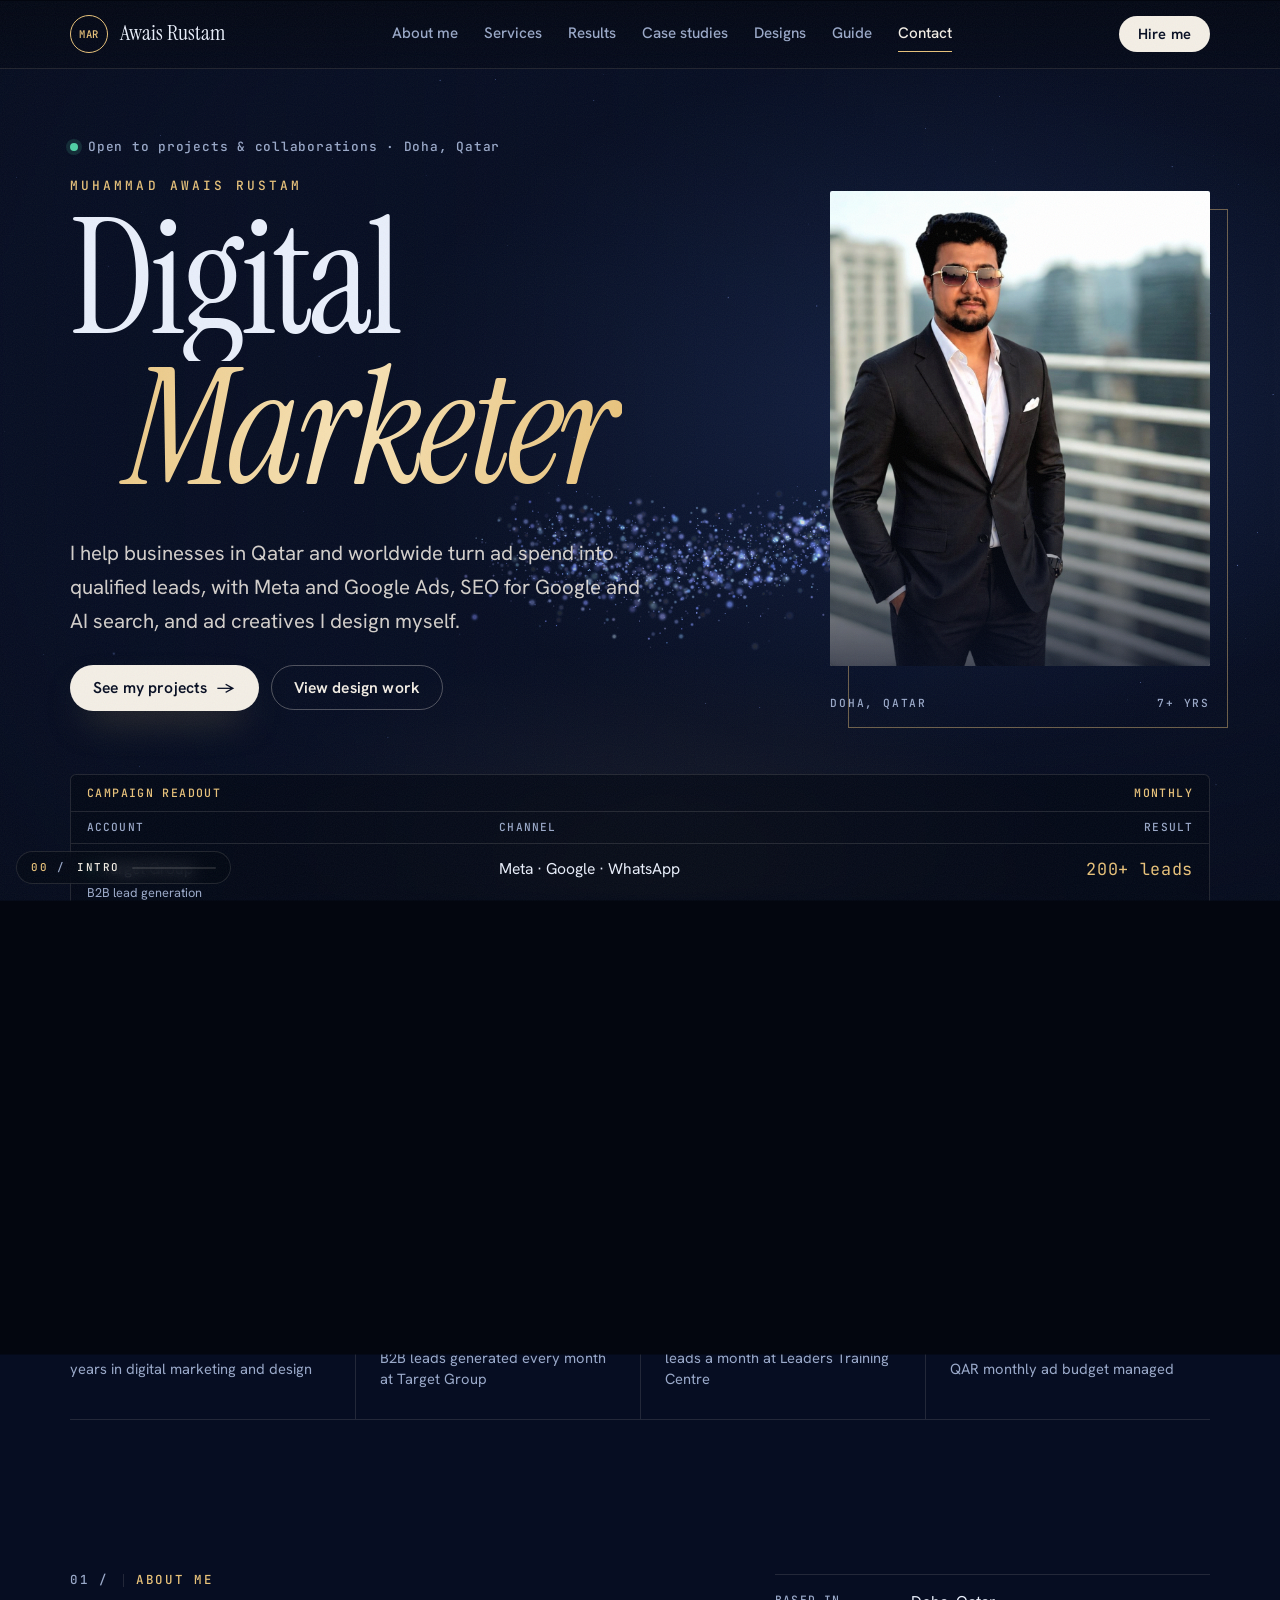
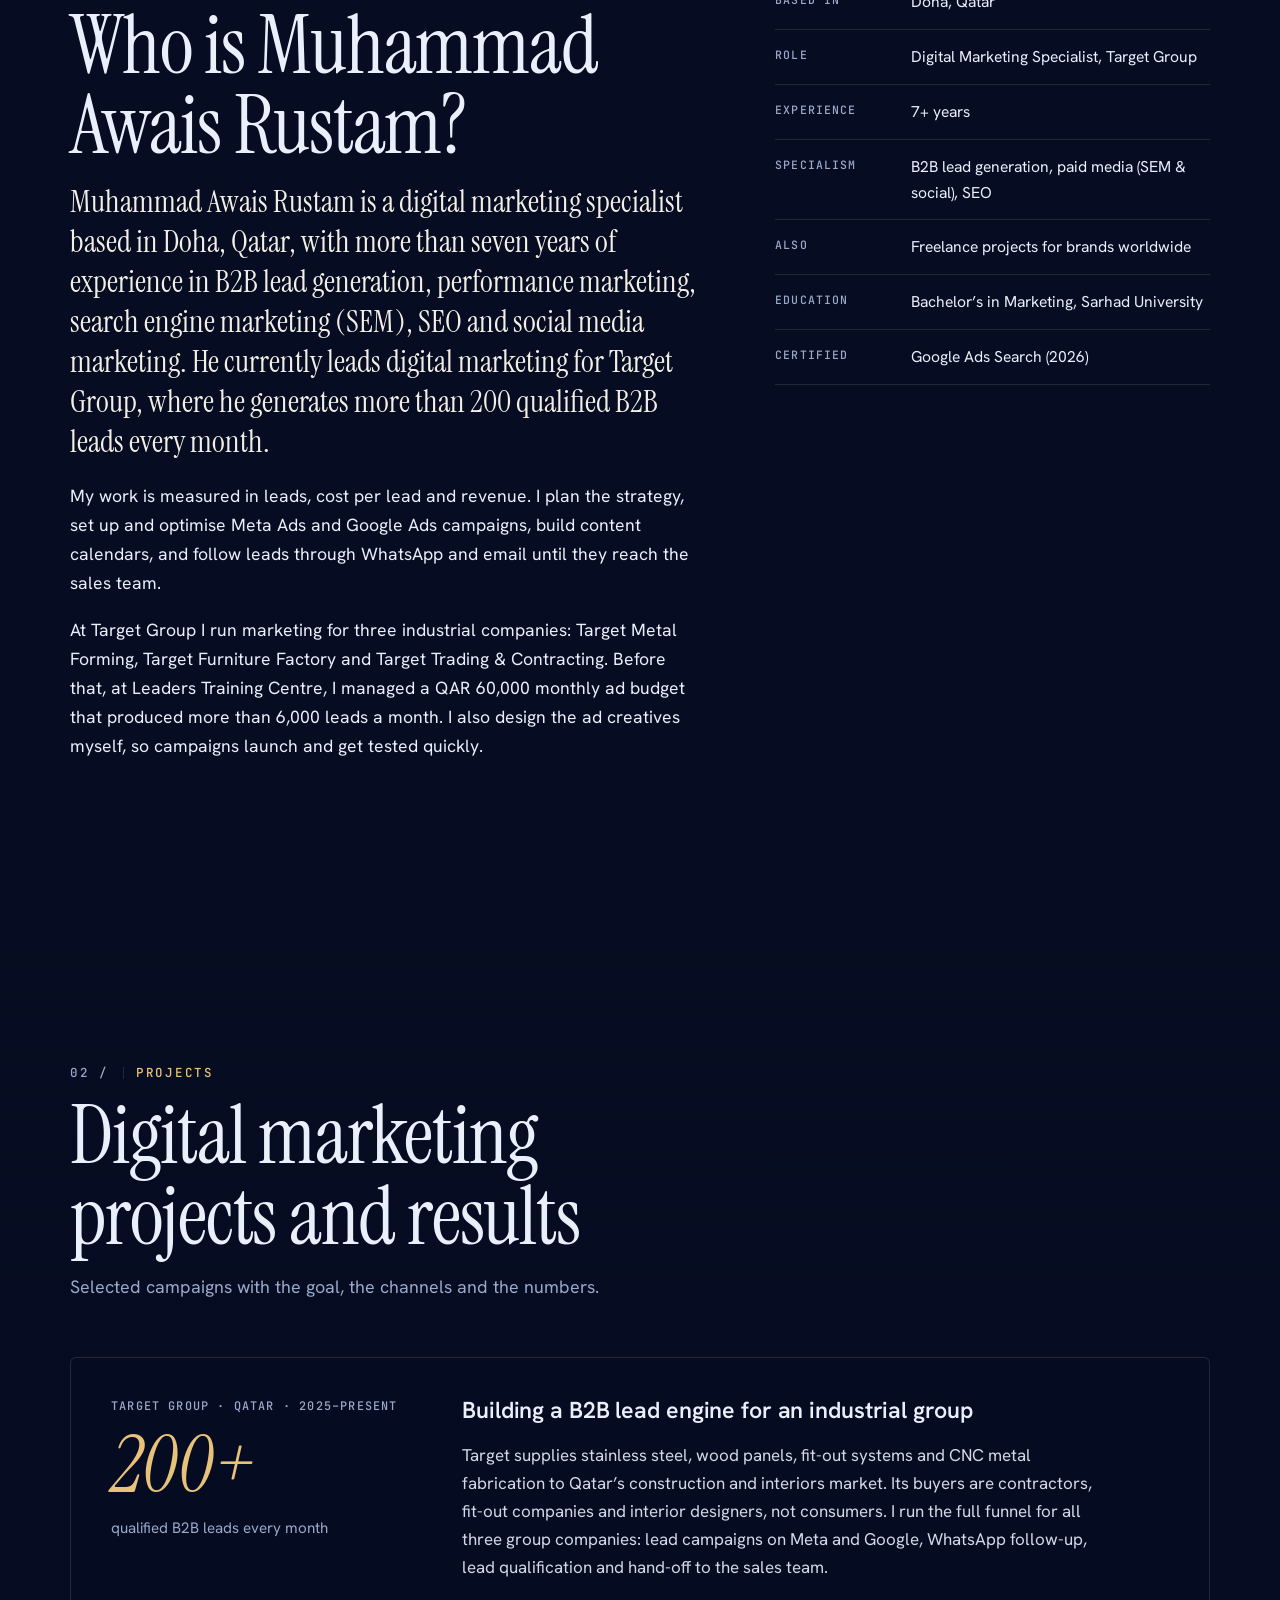
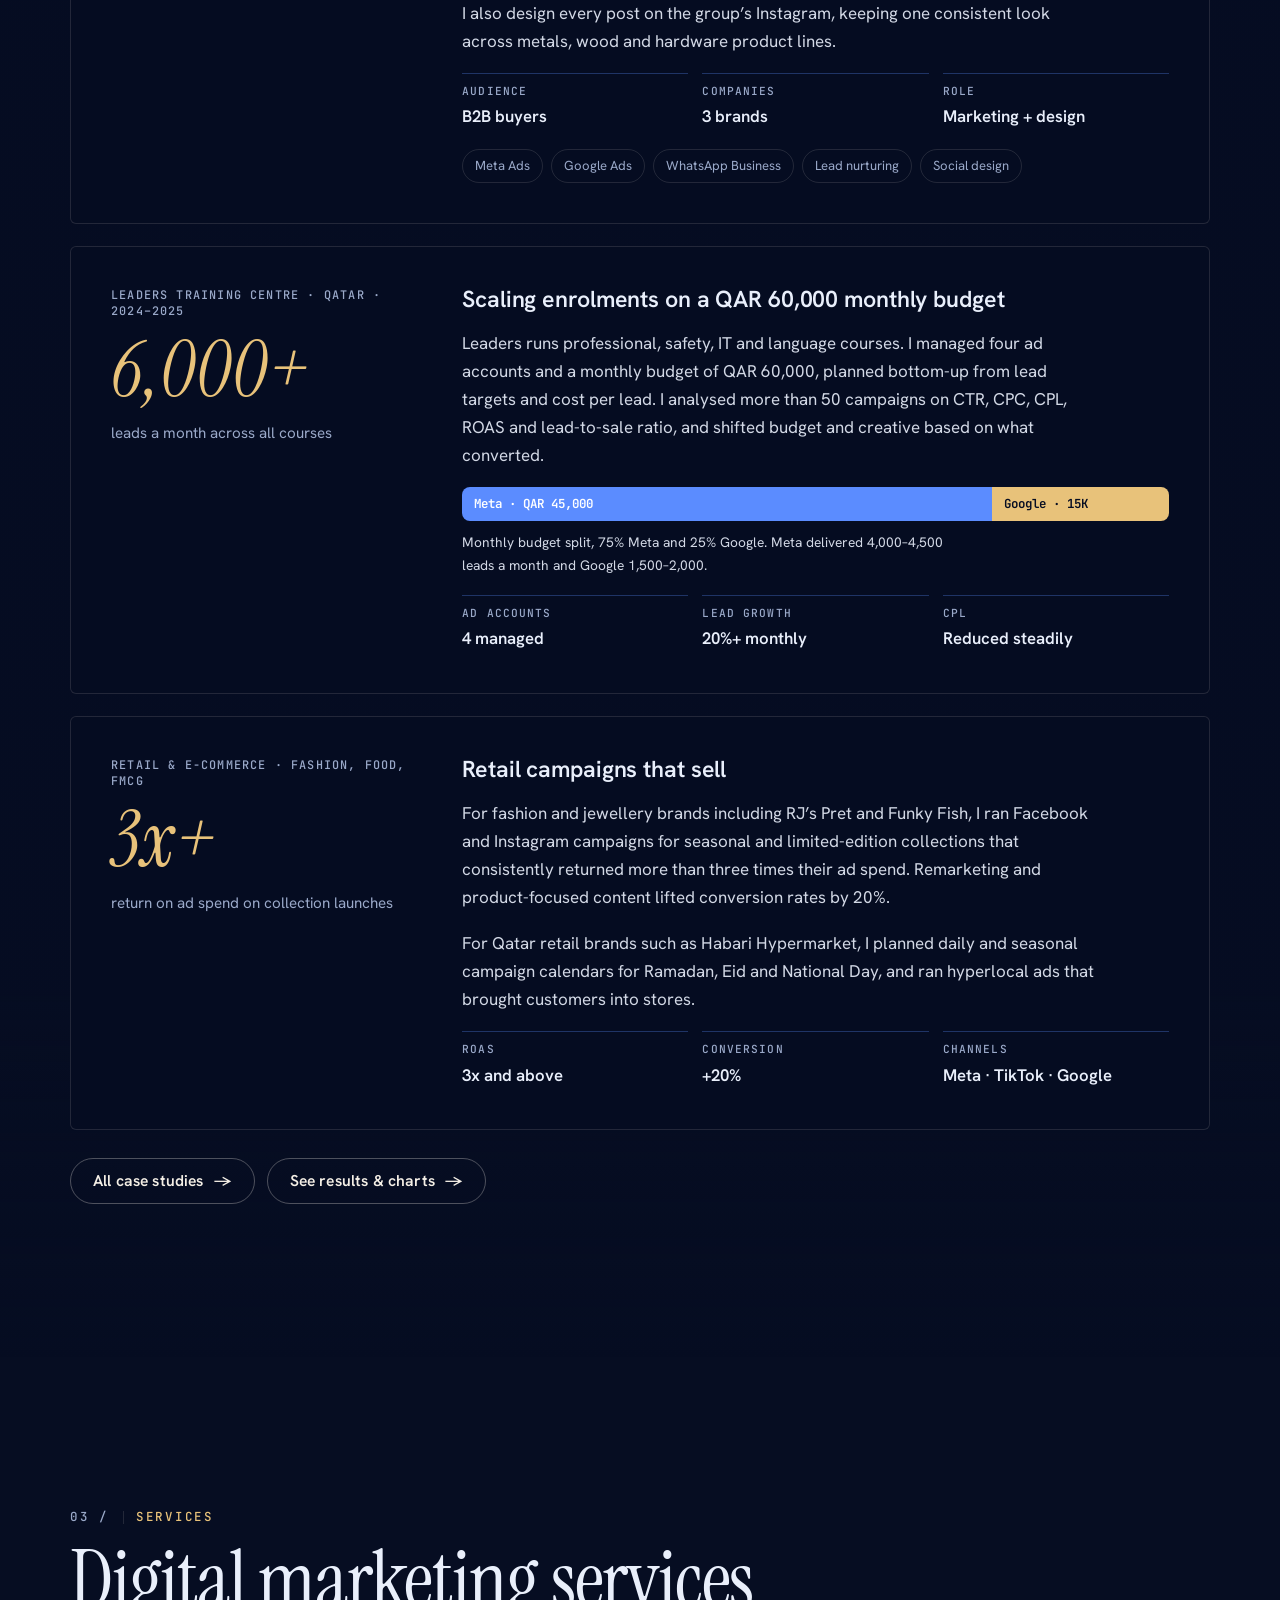
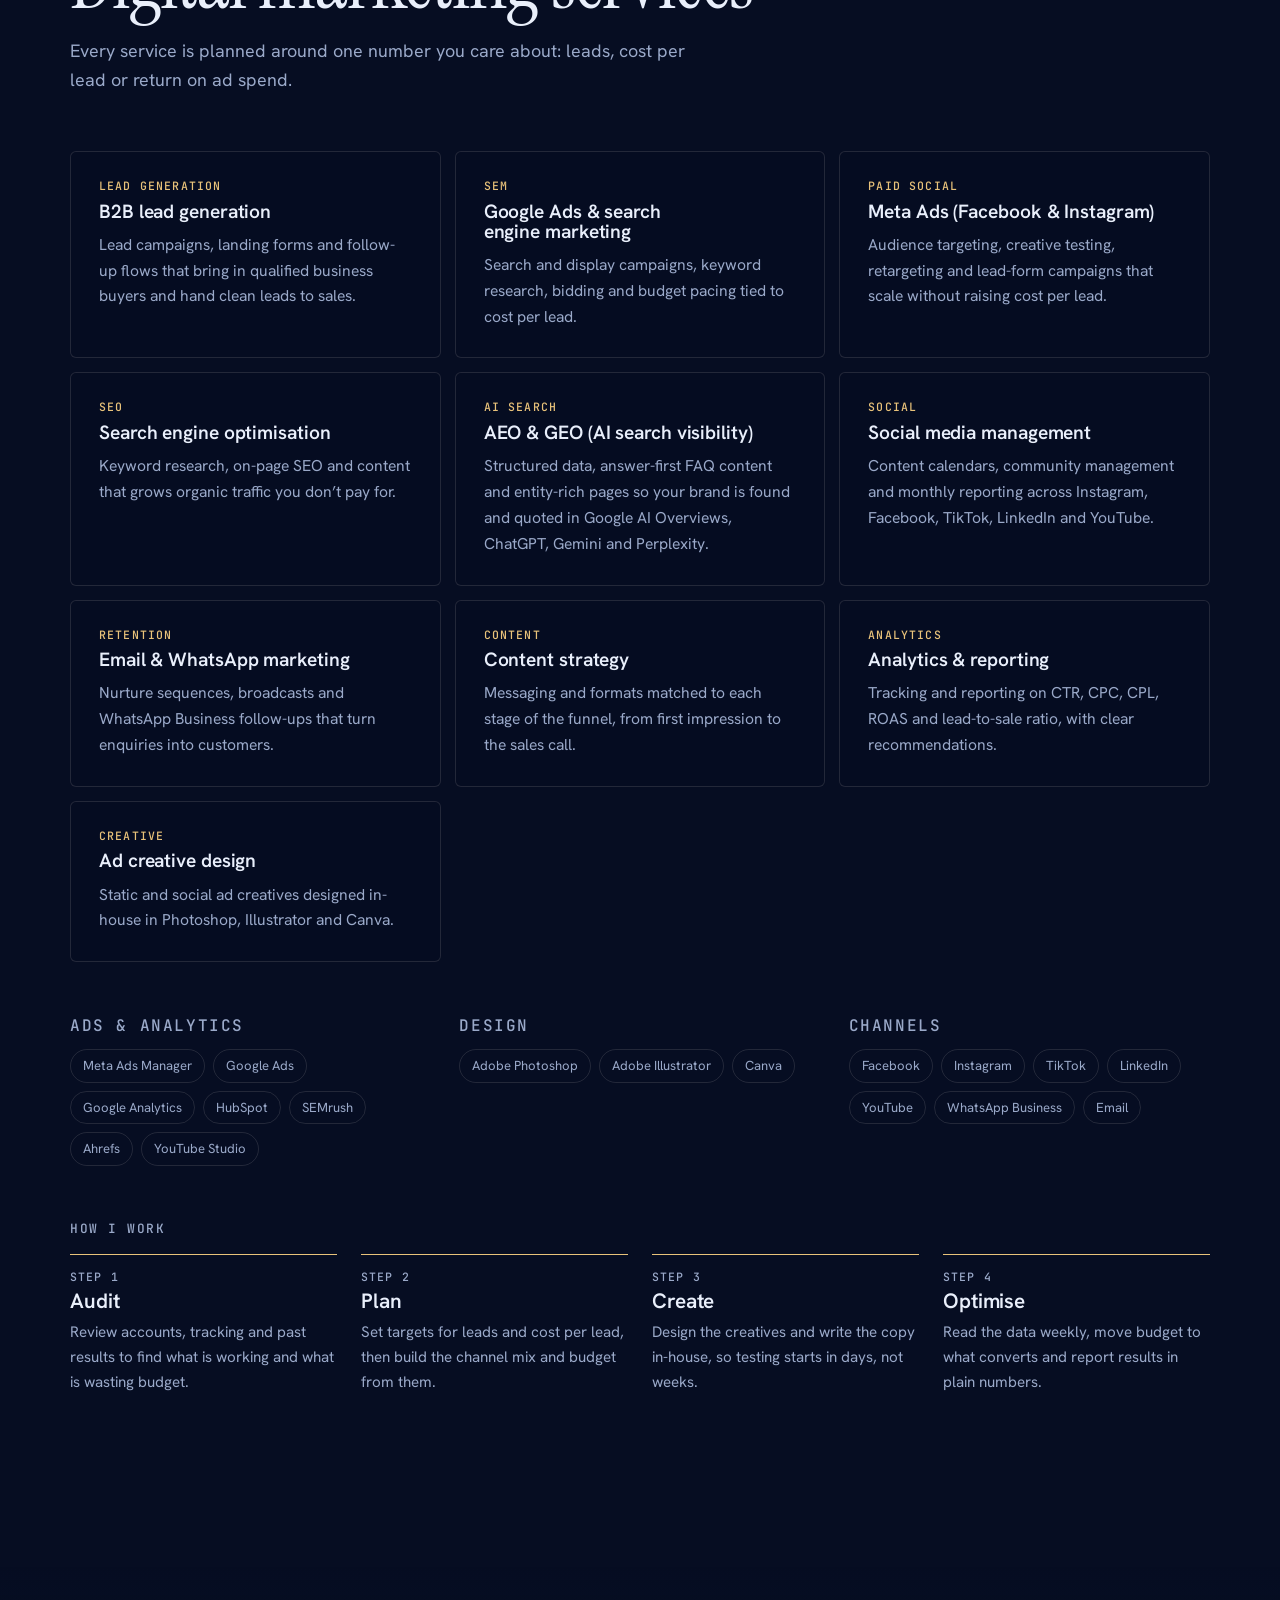
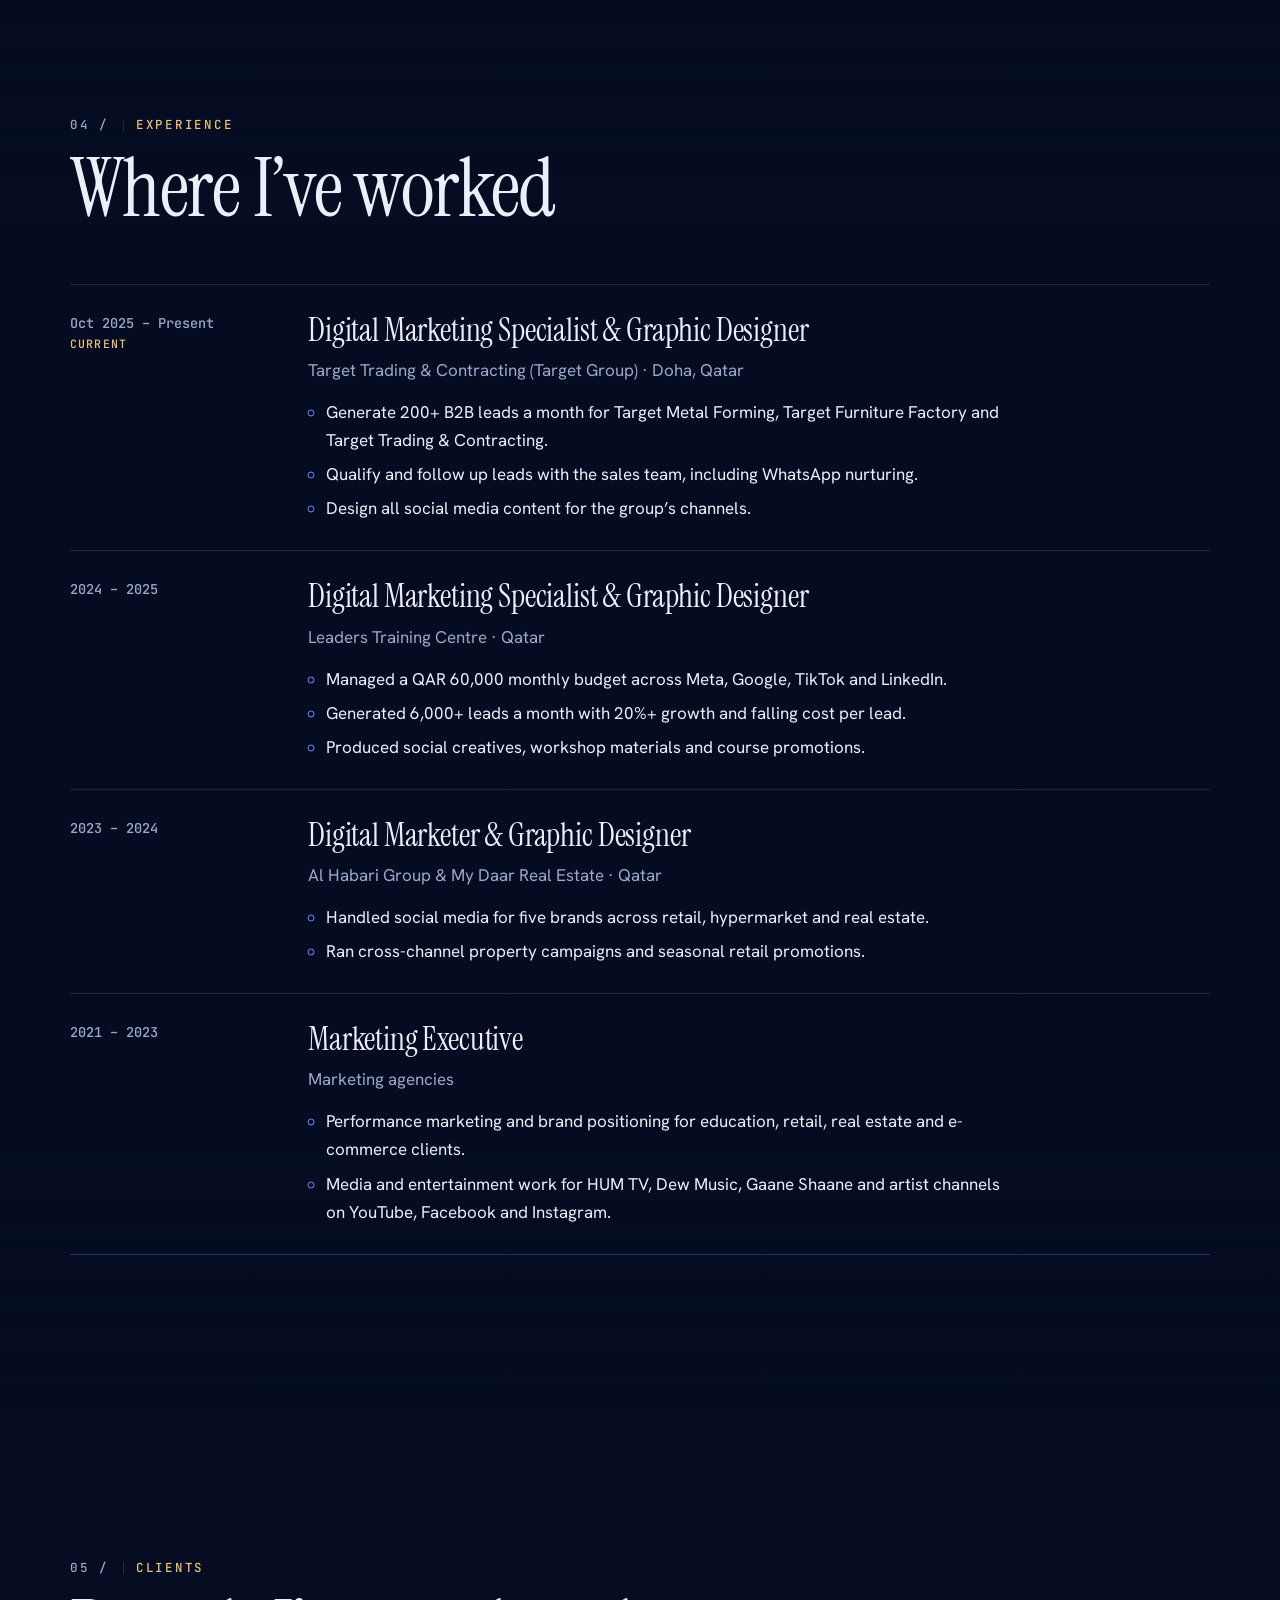
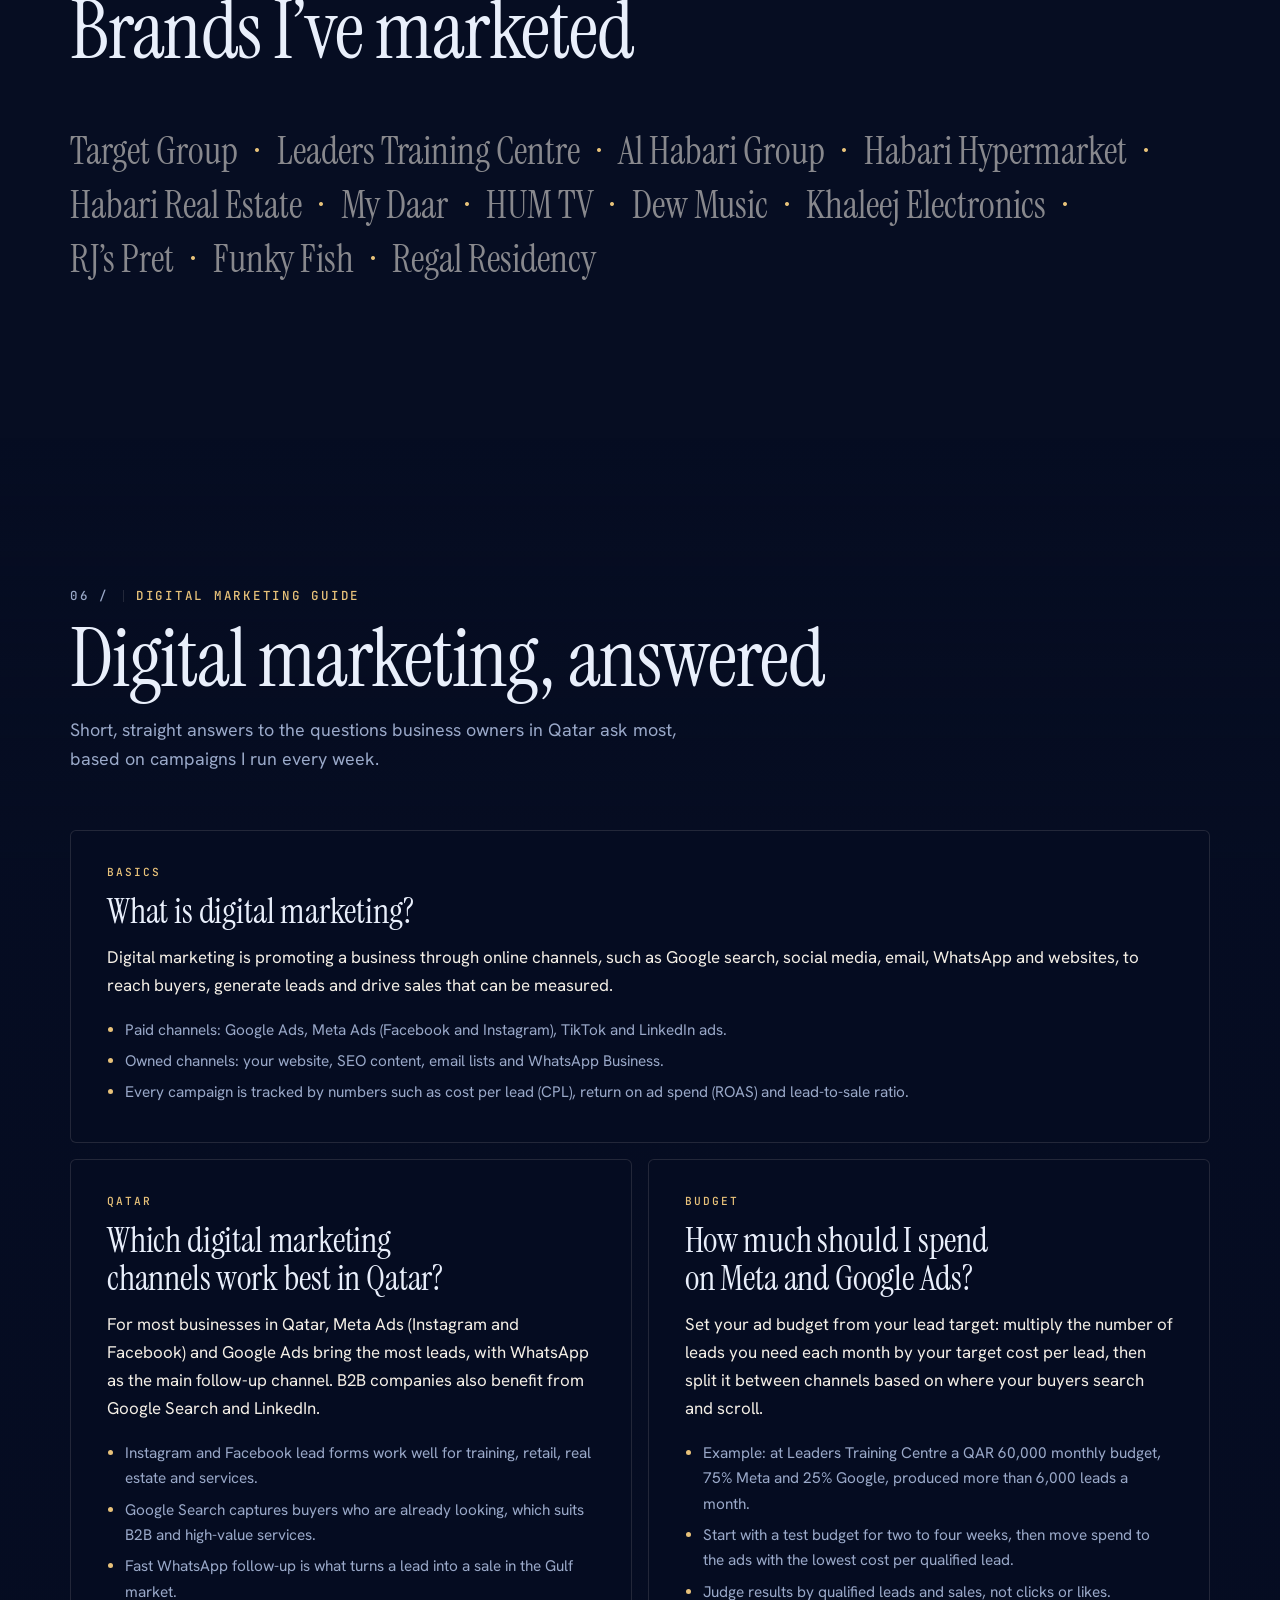
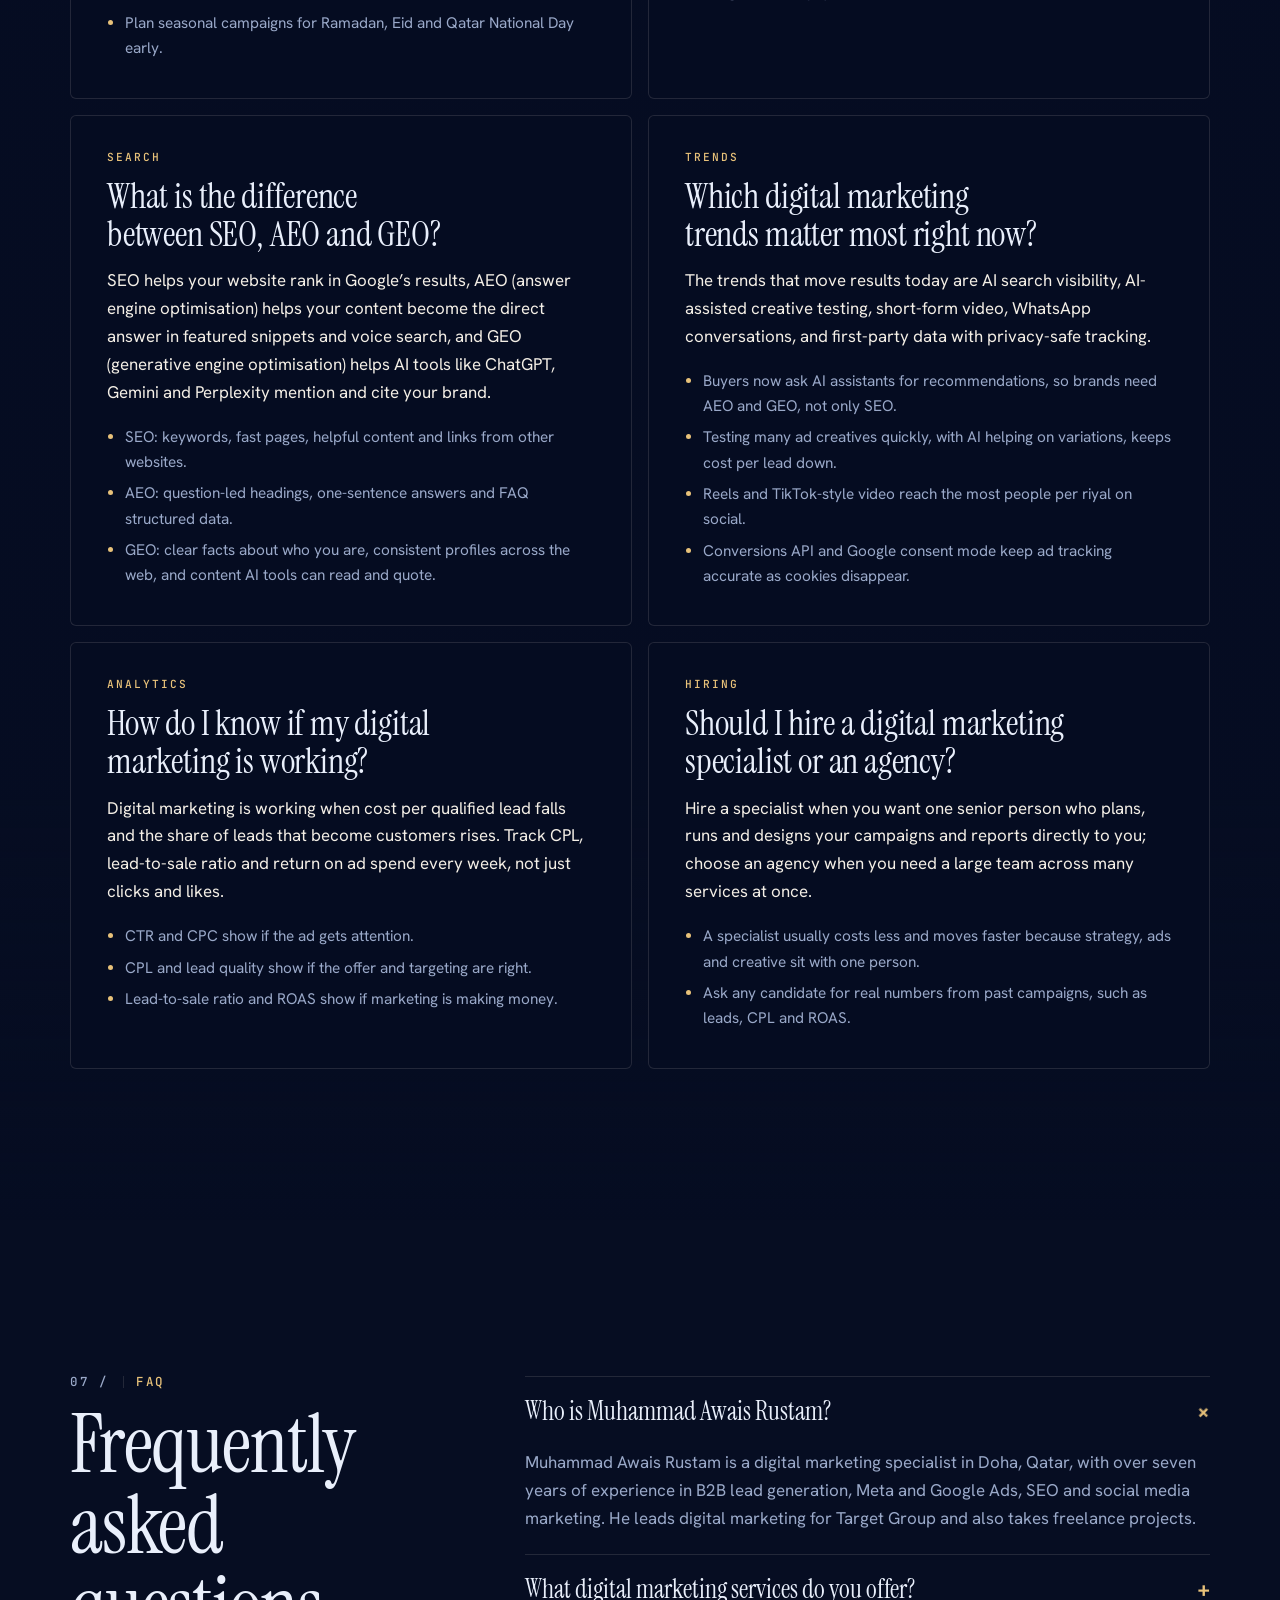
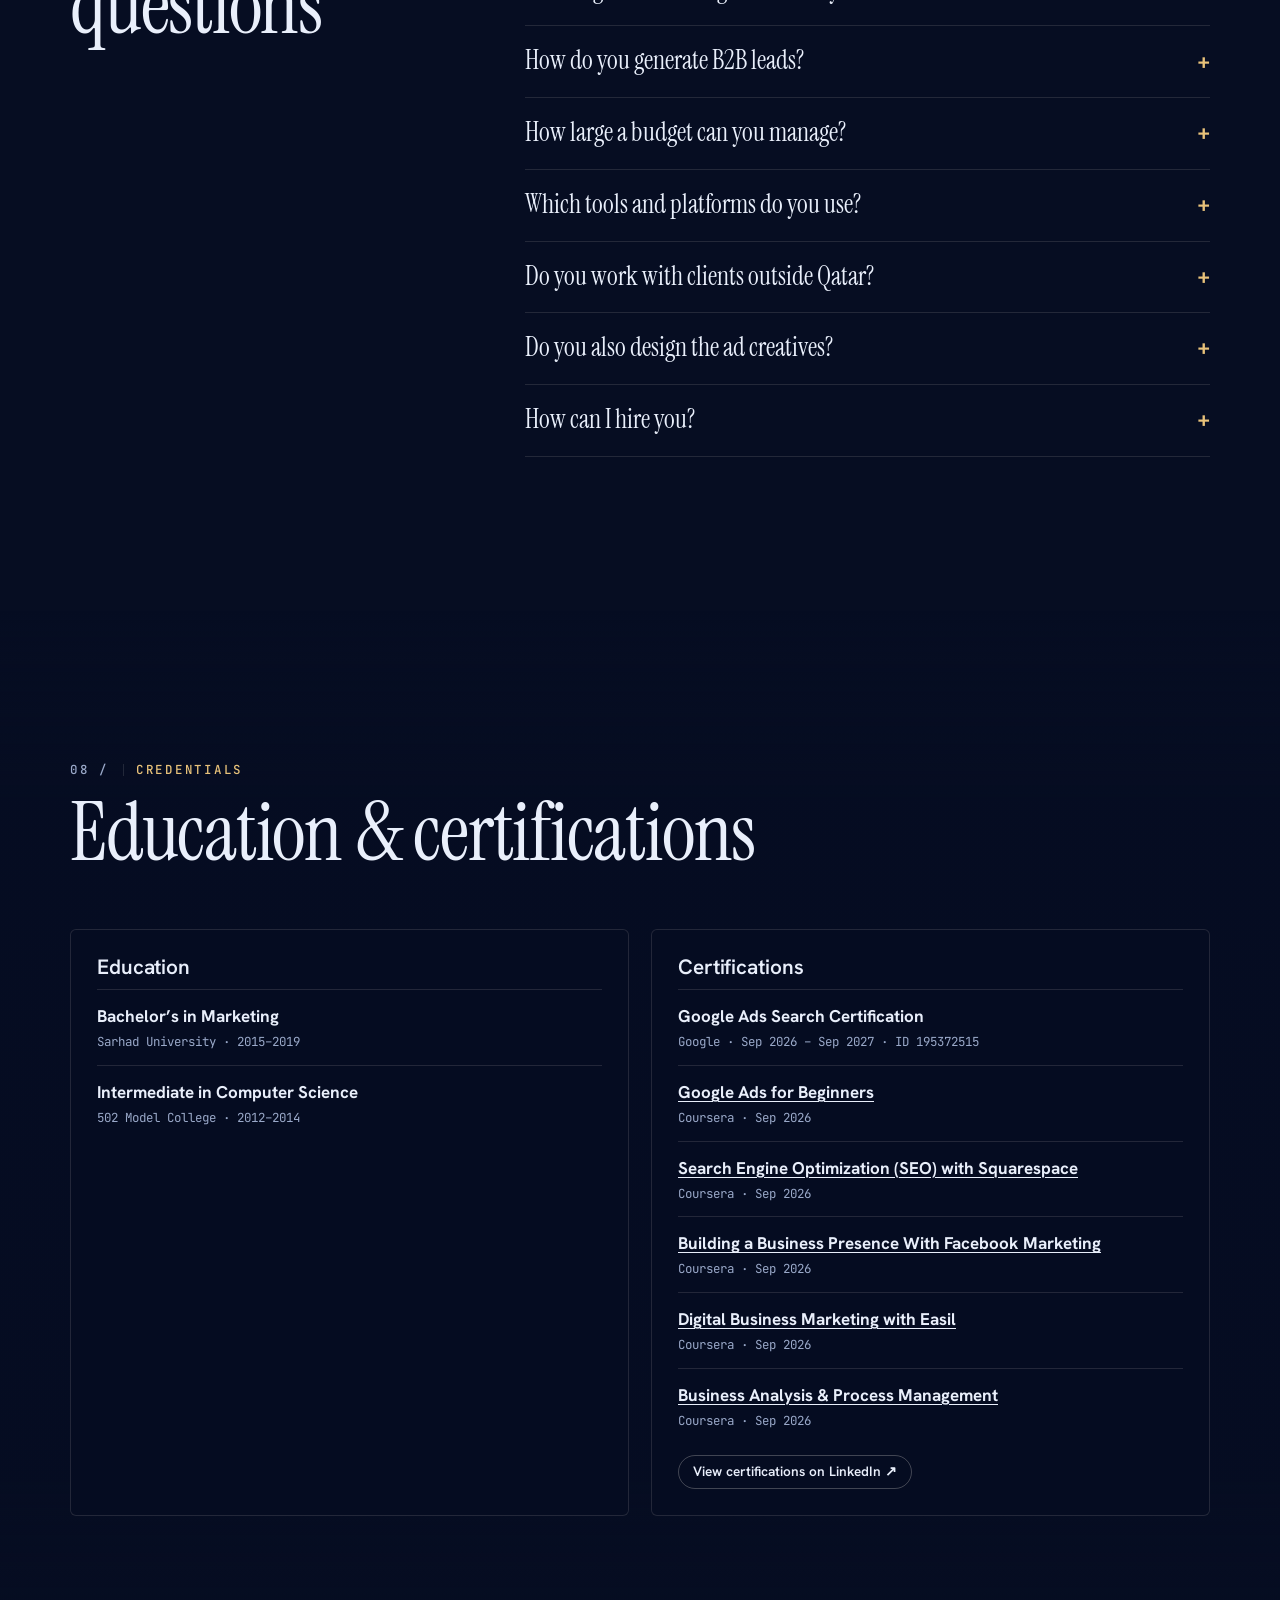
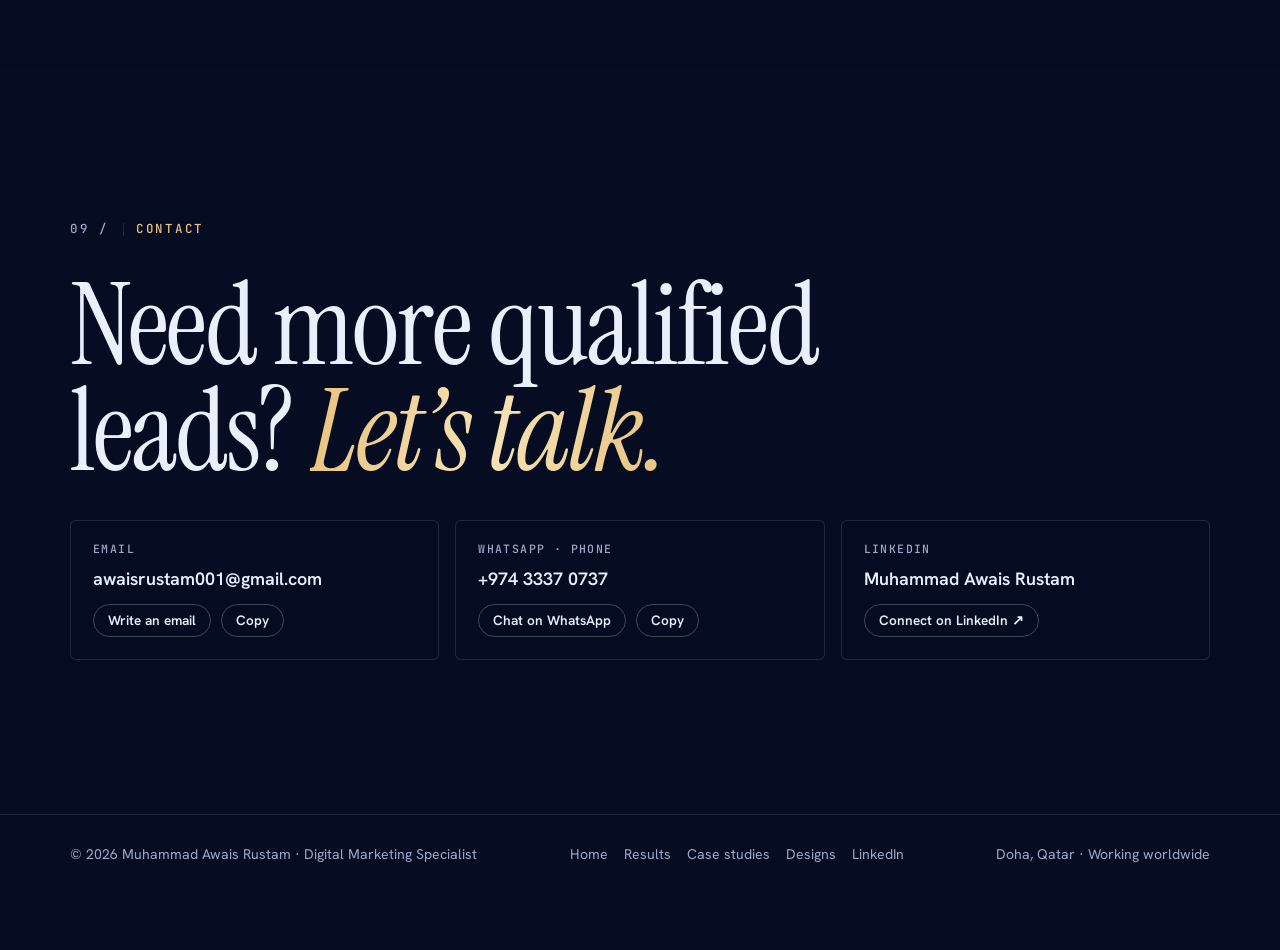
==== commit acaf5946: "Add Results and Case studies pages; horizontal design galleries - Designs: each category is a sidewa" ====
--- a/index.html
+++ b/index.html
@@ -6,6 +6,6 @@
 <title>Muhammad Awais Rustam | Digital Marketing Specialist in Qatar</title><meta name="description" content="Muhammad Awais Rustam is a Doha-based digital marketing specialist with 7+ years in B2B lead generation, Meta &amp; Google Ads, SEO and AI search."><meta name="keywords" content="Muhammad Awais Rustam, Awais Rustam, digital marketing specialist Qatar, digital marketer Doha, B2B lead generation Qatar, performance marketing specialist, Meta Ads specialist, Google Ads expert, search engine marketing, SEM, SEO specialist Qatar, social media marketing Doha, content strategy, email marketing, WhatsApp marketing, PPC, lead generation expert, digital marketing Qatar, digital marketing agency Doha alternative, freelance digital marketer Qatar, AEO, GEO, AI search optimisation, answer engine optimisation, generative engine optimisation"><meta name="author" content="Muhammad Awais Rustam"><meta name="robots" content="index, follow, max-image-preview:large, max-snippet:-1"><link rel="canonical" href="https://muhammadawaisrustam.github.io/"><meta name="theme-color" content="#060D22"><meta property="og:type" content="profile"><meta property="og:site_name" content="Muhammad Awais Rustam"><meta property="og:locale" content="en_US"><meta property="og:title" content="Muhammad Awais Rustam | Digital Marketing Specialist in Qatar"><meta property="og:description" content="Muhammad Awais Rustam is a Doha-based digital marketing specialist with 7+ years in B2B lead generation, Meta &amp; Google Ads, SEO and AI search."><meta property="og:url" content="https://muhammadawaisrustam.github.io/"><meta property="og:image" content="https://muhammadawaisrustam.github.io/og-avatar.jpg"><meta property="og:image:alt" content="Muhammad Awais Rustam, Digital Marketer, in Doha"><meta name="twitter:card" content="summary_large_image"><meta name="twitter:title" content="Muhammad Awais Rustam | Digital Marketing Specialist in Qatar"><meta name="twitter:description" content="Muhammad Awais Rustam is a Doha-based digital marketing specialist with 7+ years in B2B lead generation, Meta &amp; Google Ads, SEO and AI search."><meta name="twitter:image" content="https://muhammadawaisrustam.github.io/og-avatar.jpg"><meta name="geo.region" content="QA"><meta name="geo.placename" content="Doha"><link rel="alternate" type="text/plain" href="llms.txt" title="Plain-text summary for AI assistants"><link rel="icon" href="favicon.svg" type="image/svg+xml"><link rel="apple-touch-icon" href="og-avatar.jpg"><link rel="preload" as="image" href="muhammad-awais-rustam.jpg"><link rel="preconnect" href="https://fonts.googleapis.com"><link rel="preconnect" href="https://fonts.gstatic.com" crossorigin><link rel="stylesheet" href="https://fonts.googleapis.com/css2?family=Instrument+Serif:ital@0;1&family=Hanken+Grotesk:wght@400;500;600;700&family=JetBrains+Mono:wght@500&display=swap"><link rel="stylesheet" href="site.css"><style>:root{--navy:#060D22;--navy-2:#0A1533;--cobalt:#5B8CFF;--signal:#E8C27A}</style><script type="application/ld+json">{"@context":"https://schema.org","@graph":[{"@type":"Person","@id":"https://muhammadawaisrustam.github.io/#person","name":"Muhammad Awais Rustam","alternateName":["Awais Rustam","Muhammad Awais Rustam Malik"],"jobTitle":"Digital Marketing Specialist & Graphic Designer","description":"Muhammad Awais Rustam is a Doha-based digital marketing specialist with 7+ years in B2B lead generation, Meta & Google Ads, SEO and AI search.","url":"https://muhammadawaisrustam.github.io/","image":"https://muhammadawaisrustam.github.io/muhammad-awais-rustam.jpg","email":"mailto:awaisrustam001@gmail.com","telephone":"+97433370737","address":{"@type":"PostalAddress","addressLocality":"Doha","addressCountry":"QA"},"worksFor":{"@type":"Organization","name":"Target Trading & Contracting","url":"https://targetqatar.com"},"alumniOf":{"@type":"CollegeOrUniversity","name":"Sarhad University"},"hasOccupation":{"@type":"Occupation","name":"Digital Marketing Specialist & Graphic Designer","occupationLocation":{"@type":"City","name":"Doha"},"skills":"B2B lead generation, Google Ads & search engine marketing, Meta Ads (Facebook & Instagram), Search engine optimisation, AEO & GEO (AI search visibility), Social media management, Email & WhatsApp marketing, Content strategy, Analytics & reporting, Ad creative design"},"knowsAbout":["Digital marketing","Performance marketing","Lead generation","Paid social advertising","Pay-per-click advertising","Search engine optimisation","Answer engine optimisation (AEO)","Generative engine optimisation (GEO)","Conversion rate optimisation","Marketing analytics","Social media marketing","Content marketing","WhatsApp marketing","B2B lead generation","Google Ads & search engine marketing","Meta Ads (Facebook & Instagram)","Search engine optimisation","AEO & GEO (AI search visibility)","Social media management","Email & WhatsApp marketing","Content strategy","Analytics & reporting","Ad creative design","Meta Ads Manager","Google Ads","Google Analytics","HubSpot","SEMrush","Ahrefs","YouTube Studio","Adobe Photoshop","Adobe Illustrator","Canva","Facebook","Instagram","TikTok","LinkedIn","YouTube","WhatsApp Business","Email"],"makesOffer":[{"@type":"Offer","itemOffered":{"@type":"Service","name":"B2B lead generation","description":"Lead campaigns, landing forms and follow-up flows that bring in qualified business buyers and hand clean leads to sales."}},{"@type":"Offer","itemOffered":{"@type":"Service","name":"Google Ads & search engine marketing","description":"Search and display campaigns, keyword research, bidding and budget pacing tied to cost per lead."}},{"@type":"Offer","itemOffered":{"@type":"Service","name":"Meta Ads (Facebook & Instagram)","description":"Audience targeting, creative testing, retargeting and lead-form campaigns that scale without raising cost per lead."}},{"@type":"Offer","itemOffered":{"@type":"Service","name":"Search engine optimisation","description":"Keyword research, on-page SEO and content that grows organic traffic you don’t pay for."}},{"@type":"Offer","itemOffered":{"@type":"Service","name":"AEO & GEO (AI search visibility)","description":"Structured data, answer-first FAQ content and entity-rich pages so your brand is found and quoted in Google AI Overviews, ChatGPT, Gemini and Perplexity."}},{"@type":"Offer","itemOffered":{"@type":"Service","name":"Social media management","description":"Content calendars, community management and monthly reporting across Instagram, Facebook, TikTok, LinkedIn and YouTube."}},{"@type":"Offer","itemOffered":{"@type":"Service","name":"Email & WhatsApp marketing","description":"Nurture sequences, broadcasts and WhatsApp Business follow-ups that turn enquiries into customers."}},{"@type":"Offer","itemOffered":{"@type":"Service","name":"Content strategy","description":"Messaging and formats matched to each stage of the funnel, from first impression to the sales call."}},{"@type":"Offer","itemOffered":{"@type":"Service","name":"Analytics & reporting","description":"Tracking and reporting on CTR, CPC, CPL, ROAS and lead-to-sale ratio, with clear recommendations."}},{"@type":"Offer","itemOffered":{"@type":"Service","name":"Ad creative design","description":"Static and social ad creatives designed in-house in Photoshop, Illustrator and Canva."}}],"hasCredential":[{"@type":"EducationalOccupationalCredential","name":"Google Ads Search Certification","credentialCategory":"certificate","dateCreated":"2026-09-28","expires":"2027-09-28","identifier":"195372515","recognizedBy":{"@type":"Organization","name":"Google"}},{"@type":"EducationalOccupationalCredential","name":"Google Ads for Beginners","url":"https://coursera.org/verify/DVABE85NIO3F","credentialCategory":"certificate","dateCreated":"2026-09-23","recognizedBy":{"@type":"Organization","name":"Coursera"}},{"@type":"EducationalOccupationalCredential","name":"Search Engine Optimization (SEO) with Squarespace","url":"https://coursera.org/verify/40FIC0FTWFDE","credentialCategory":"certificate","dateCreated":"2026-09-23","recognizedBy":{"@type":"Organization","name":"Coursera"}},{"@type":"EducationalOccupationalCredential","name":"Building a Business Presence With Facebook Marketing","url":"https://coursera.org/verify/AITA914BW7N8","credentialCategory":"certificate","dateCreated":"2026-09-24","recognizedBy":{"@type":"Organization","name":"Coursera"}},{"@type":"EducationalOccupationalCredential","name":"Digital Business Marketing with Easil","url":"https://coursera.org/verify/9N82AIV3CQWO","credentialCategory":"certificate","dateCreated":"2026-09-24","recognizedBy":{"@type":"Organization","name":"Coursera"}},{"@type":"EducationalOccupationalCredential","name":"Business Analysis & Process Management","url":"https://coursera.org/verify/O2P5WDO25OHR","credentialCategory":"certificate","dateCreated":"2026-09-23","recognizedBy":{"@type":"Organization","name":"Coursera"}}],"sameAs":["https://www.linkedin.com/in/muhammad-awais-rustam-malik-4251a7258/"]},{"@type":"WebSite","@id":"https://muhammadawaisrustam.github.io/#website","url":"https://muhammadawaisrustam.github.io/","name":"Muhammad Awais Rustam","inLanguage":"en","publisher":{"@id":"https://muhammadawaisrustam.github.io/#person"}},{"@type":"ProfilePage","@id":"https://muhammadawaisrustam.github.io/#profile","url":"https://muhammadawaisrustam.github.io/","name":"Muhammad Awais Rustam | Digital Marketing Specialist in Qatar","description":"Muhammad Awais Rustam is a Doha-based digital marketing specialist with 7+ years in B2B lead generation, Meta & Google Ads, SEO and AI search.","isPartOf":{"@id":"https://muhammadawaisrustam.github.io/#website"},"about":{"@id":"https://muhammadawaisrustam.github.io/#person"},"mainEntity":{"@id":"https://muhammadawaisrustam.github.io/#person"},"inLanguage":"en","dateModified":"2026-10-28","primaryImageOfPage":{"@type":"ImageObject","contentUrl":"https://muhammadawaisrustam.github.io/muhammad-awais-rustam.jpg"},"speakable":{"@type":"SpeakableSpecification","cssSelector":[".answer",".g-card .direct"]}},{"@type":"ProfessionalService","@id":"https://muhammadawaisrustam.github.io/#service","name":"Muhammad Awais Rustam – Digital Marketing Services","description":"Muhammad Awais Rustam is a Doha-based digital marketing specialist with 7+ years in B2B lead generation, Meta & Google Ads, SEO and AI search.","url":"https://muhammadawaisrustam.github.io/","image":"https://muhammadawaisrustam.github.io/og-avatar.jpg","email":"awaisrustam001@gmail.com","telephone":"+97433370737","address":{"@type":"PostalAddress","addressLocality":"Doha","addressCountry":"QA"},"areaServed":[{"@type":"Country","name":"Qatar"},{"@type":"Place","name":"Worldwide"}],"founder":{"@id":"https://muhammadawaisrustam.github.io/#person"},"employee":{"@id":"https://muhammadawaisrustam.github.io/#person"},"knowsAbout":["Digital marketing","Performance marketing","Lead generation","Paid social advertising","Pay-per-click advertising","Search engine optimisation","Answer engine optimisation (AEO)","Generative engine optimisation (GEO)","Conversion rate optimisation","Marketing analytics","Social media marketing","Content marketing","WhatsApp marketing"],"hasOfferCatalog":{"@type":"OfferCatalog","name":"Digital marketing services","itemListElement":[{"@type":"Offer","itemOffered":{"@type":"Service","name":"B2B lead generation","description":"Lead campaigns, landing forms and follow-up flows that bring in qualified business buyers and hand clean leads to sales.","serviceType":"B2B lead generation","provider":{"@id":"https://muhammadawaisrustam.github.io/#person"},"areaServed":"Qatar, Worldwide"}},{"@type":"Offer","itemOffered":{"@type":"Service","name":"Google Ads & search engine marketing","description":"Search and display campaigns, keyword research, bidding and budget pacing tied to cost per lead.","serviceType":"Google Ads & search engine marketing","provider":{"@id":"https://muhammadawaisrustam.github.io/#person"},"areaServed":"Qatar, Worldwide"}},{"@type":"Offer","itemOffered":{"@type":"Service","name":"Meta Ads (Facebook & Instagram)","description":"Audience targeting, creative testing, retargeting and lead-form campaigns that scale without raising cost per lead.","serviceType":"Meta Ads (Facebook & Instagram)","provider":{"@id":"https://muhammadawaisrustam.github.io/#person"},"areaServed":"Qatar, Worldwide"}},{"@type":"Offer","itemOffered":{"@type":"Service","name":"Search engine optimisation","description":"Keyword research, on-page SEO and content that grows organic traffic you don’t pay for.","serviceType":"Search engine optimisation","provider":{"@id":"https://muhammadawaisrustam.github.io/#person"},"areaServed":"Qatar, Worldwide"}},{"@type":"Offer","itemOffered":{"@type":"Service","name":"AEO & GEO (AI search visibility)","description":"Structured data, answer-first FAQ content and entity-rich pages so your brand is found and quoted in Google AI Overviews, ChatGPT, Gemini and Perplexity.","serviceType":"AEO & GEO (AI search visibility)","provider":{"@id":"https://muhammadawaisrustam.github.io/#person"},"areaServed":"Qatar, Worldwide"}},{"@type":"Offer","itemOffered":{"@type":"Service","name":"Social media management","description":"Content calendars, community management and monthly reporting across Instagram, Facebook, TikTok, LinkedIn and YouTube.","serviceType":"Social media management","provider":{"@id":"https://muhammadawaisrustam.github.io/#person"},"areaServed":"Qatar, Worldwide"}},{"@type":"Offer","itemOffered":{"@type":"Service","name":"Email & WhatsApp marketing","description":"Nurture sequences, broadcasts and WhatsApp Business follow-ups that turn enquiries into customers.","serviceType":"Email & WhatsApp marketing","provider":{"@id":"https://muhammadawaisrustam.github.io/#person"},"areaServed":"Qatar, Worldwide"}},{"@type":"Offer","itemOffered":{"@type":"Service","name":"Content strategy","description":"Messaging and formats matched to each stage of the funnel, from first impression to the sales call.","serviceType":"Content strategy","provider":{"@id":"https://muhammadawaisrustam.github.io/#person"},"areaServed":"Qatar, Worldwide"}},{"@type":"Offer","itemOffered":{"@type":"Service","name":"Analytics & reporting","description":"Tracking and reporting on CTR, CPC, CPL, ROAS and lead-to-sale ratio, with clear recommendations.","serviceType":"Analytics & reporting","provider":{"@id":"https://muhammadawaisrustam.github.io/#person"},"areaServed":"Qatar, Worldwide"}},{"@type":"Offer","itemOffered":{"@type":"Service","name":"Ad creative design","description":"Static and social ad creatives designed in-house in Photoshop, Illustrator and Canva.","serviceType":"Ad creative design","provider":{"@id":"https://muhammadawaisrustam.github.io/#person"},"areaServed":"Qatar, Worldwide"}}]},"sameAs":["https://www.linkedin.com/in/muhammad-awais-rustam-malik-4251a7258/"]},{"@type":"FAQPage","@id":"https://muhammadawaisrustam.github.io/#faq","mainEntity":[{"@type":"Question","name":"What is digital marketing?","acceptedAnswer":{"@type":"Answer","text":"Digital marketing is promoting a business through online channels, such as Google search, social media, email, WhatsApp and websites, to reach buyers, generate leads and drive sales that can be measured. Paid channels: Google Ads, Meta Ads (Facebook and Instagram), TikTok and LinkedIn ads. Owned channels: your website, SEO content, email lists and WhatsApp Business. Every campaign is tracked by numbers such as cost per lead (CPL), return on ad spend (ROAS) and lead-to-sale ratio."}},{"@type":"Question","name":"Which digital marketing channels work best in Qatar?","acceptedAnswer":{"@type":"Answer","text":"For most businesses in Qatar, Meta Ads (Instagram and Facebook) and Google Ads bring the most leads, with WhatsApp as the main follow-up channel. B2B companies also benefit from Google Search and LinkedIn. Instagram and Facebook lead forms work well for training, retail, real estate and services. Google Search captures buyers who are already looking, which suits B2B and high-value services. Fast WhatsApp follow-up is what turns a lead into a sale in the Gulf market. Plan seasonal campaigns for Ramadan, Eid and Qatar National Day early."}},{"@type":"Question","name":"How much should I spend on Meta and Google Ads?","acceptedAnswer":{"@type":"Answer","text":"Set your ad budget from your lead target: multiply the number of leads you need each month by your target cost per lead, then split it between channels based on where your buyers search and scroll. Example: at Leaders Training Centre a QAR 60,000 monthly budget, 75% Meta and 25% Google, produced more than 6,000 leads a month. Start with a test budget for two to four weeks, then move spend to the ads with the lowest cost per qualified lead. Judge results by qualified leads and sales, not clicks or likes."}},{"@type":"Question","name":"What is the difference between SEO, AEO and GEO?","acceptedAnswer":{"@type":"Answer","text":"SEO helps your website rank in Google’s results, AEO (answer engine optimisation) helps your content become the direct answer in featured snippets and voice search, and GEO (generative engine optimisation) helps AI tools like ChatGPT, Gemini and Perplexity mention and cite your brand. SEO: keywords, fast pages, helpful content and links from other websites. AEO: question-led headings, one-sentence answers and FAQ structured data. GEO: clear facts about who you are, consistent profiles across the web, and content AI tools can read and quote."}},{"@type":"Question","name":"Which digital marketing trends matter most right now?","acceptedAnswer":{"@type":"Answer","text":"The trends that move results today are AI search visibility, AI-assisted creative testing, short-form video, WhatsApp conversations, and first-party data with privacy-safe tracking. Buyers now ask AI assistants for recommendations, so brands need AEO and GEO, not only SEO. Testing many ad creatives quickly, with AI helping on variations, keeps cost per lead down. Reels and TikTok-style video reach the most people per riyal on social. Conversions API and Google consent mode keep ad tracking accurate as cookies disappear."}},{"@type":"Question","name":"How do I know if my digital marketing is working?","acceptedAnswer":{"@type":"Answer","text":"Digital marketing is working when cost per qualified lead falls and the share of leads that become customers rises. Track CPL, lead-to-sale ratio and return on ad spend every week, not just clicks and likes. CTR and CPC show if the ad gets attention. CPL and lead quality show if the offer and targeting are right. Lead-to-sale ratio and ROAS show if marketing is making money."}},{"@type":"Question","name":"Should I hire a digital marketing specialist or an agency?","acceptedAnswer":{"@type":"Answer","text":"Hire a specialist when you want one senior person who plans, runs and designs your campaigns and reports directly to you; choose an agency when you need a large team across many services at once. A specialist usually costs less and moves faster because strategy, ads and creative sit with one person. Ask any candidate for real numbers from past campaigns, such as leads, CPL and ROAS."}},{"@type":"Question","name":"Who is Muhammad Awais Rustam?","acceptedAnswer":{"@type":"Answer","text":"Muhammad Awais Rustam is a digital marketing specialist in Doha, Qatar, with over seven years of experience in B2B lead generation, Meta and Google Ads, SEO and social media marketing. He leads digital marketing for Target Group and also takes freelance projects."}},{"@type":"Question","name":"What digital marketing services do you offer?","acceptedAnswer":{"@type":"Answer","text":"B2B lead generation, Google Ads and search engine marketing (SEM), Meta Ads on Facebook and Instagram, SEO, social media management, content strategy, email and WhatsApp marketing, analytics and reporting, and ad creative design."}},{"@type":"Question","name":"How do you generate B2B leads?","acceptedAnswer":{"@type":"Answer","text":"I combine targeted Meta and Google lead campaigns with clear offers and fast WhatsApp and email follow-up, then qualify each lead before passing it to sales. At Target Group this produces more than 200 qualified B2B leads a month."}},{"@type":"Question","name":"How large a budget can you manage?","acceptedAnswer":{"@type":"Answer","text":"I have managed ad budgets of QAR 60,000 per month, split across Meta Ads and Google Ads, planned from lead targets and cost-per-lead goals."}},{"@type":"Question","name":"Which tools and platforms do you use?","acceptedAnswer":{"@type":"Answer","text":"Meta Ads Manager, Google Ads, Google Analytics, HubSpot, SEMrush, Ahrefs and YouTube Studio for marketing, and Adobe Photoshop, Illustrator and Canva for creative."}},{"@type":"Question","name":"Do you work with clients outside Qatar?","acceptedAnswer":{"@type":"Answer","text":"Yes. Alongside my role in Doha I work on freelance projects for brands in other countries, fully remote."}},{"@type":"Question","name":"Do you also design the ad creatives?","acceptedAnswer":{"@type":"Answer","text":"Yes. I design social media posts, ad creatives, flyers and brand assets myself. You can see examples on my design portfolio page."}},{"@type":"Question","name":"How can I hire you?","acceptedAnswer":{"@type":"Answer","text":"Email awaisrustam001@gmail.com or message +974 3337 0737 on WhatsApp with your goals and budget, and I’ll reply with a plan."}}]}]}</script><script>document.documentElement.classList.add('js')</script><style>:root{padding-top:env(safe-area-inset-top,0px);padding-bottom:env(safe-area-inset-bottom,0px)}[hidden]{display:none!important}</style>
 </head>
 <body>
-<div class="bg3d" aria-hidden="true"><canvas id="bg3d"></canvas></div><div class="grain" aria-hidden="true"></div><div class="curtain" aria-hidden="true"></div><div class="hud" aria-hidden="true"><span class="hud-gate"><b id="hudN">00</b> /</span><span id="hudL">Intro</span><span class="hud-bar"><i id="hudP"></i></span></div><header class="nav" id="top"><div class="wrap"><a class="brand" href="#top" aria-label="Muhammad Awais Rustam, home"><span class="mark">MAR</span>Awais Rustam</a><nav aria-label="Main"><ul id="menu"><li><a href="#about">About me</a></li><li><a href="#projects">Projects</a></li><li><a href="#skills">Services</a></li><li><a href="#guide">Guide</a></li><li><a href="designs.html">Designs</a></li><li><a href="https://www.linkedin.com/in/muhammad-awais-rustam-malik-4251a7258/" target="_blank" rel="noopener">LinkedIn<span class="ext" aria-hidden="true">↗</span></a></li><li><a href="#contact">Contact</a></li></ul></nav><a class="btn primary nav-cta" href="#contact">Hire me</a><button class="menu-btn" id="menuBtn" aria-expanded="false" aria-controls="menu" type="button">MENU</button></div></header><main><section class="hero" aria-labelledby="hero-title"><div class="wrap"><div class="hero-grid"><div class="hero-copy"><span class="status reveal"><i></i>Open to projects &amp; collaborations · Doha, Qatar</span><h1 id="hero-title"><span class="name reveal d1">Muhammad Awais Rustam</span><span class="role"><span class="ln"><span>Digital</span></span> <span class="ln"><em>Marketer</em></span></span></h1><p class="lede reveal d3">I help businesses in Qatar and worldwide turn ad spend into qualified leads, with Meta and Google Ads, SEO for Google and AI search, and ad creatives I design myself.</p><div class="cta-row reveal d4"><a class="btn primary" href="#projects">See my projects <span aria-hidden="true">→</span></a><a class="btn ghost" href="designs.html">View design work</a></div></div><figure class="portrait" id="portrait"><div class="frame"><img src="muhammad-awais-rustam.jpg" width="1086" height="1448" alt="Muhammad Awais Rustam, Digital Marketer, in Doha" fetchpriority="high"></div><figcaption><span>Doha, Qatar</span><span>7+ yrs</span></figcaption></figure></div><div class="readout rv" role="group" aria-label="Campaign highlights"><header><span>Campaign readout</span><span class="mono">Monthly</span></header><table><thead><tr><th>Account</th><th class="hide-sm">Channel</th><th class="n">Result</th></tr></thead><tbody><tr><td><span class="dot"></span>Target Group<small>B2B lead generation</small></td><td class="hide-sm">Meta · Google · WhatsApp</td><td class="n">200+ leads</td></tr><tr><td><span class="dot off"></span>Leaders Training Centre<small>QAR 60,000 / month budget</small></td><td class="hide-sm">Meta · Google</td><td class="n">6,000+ leads</td></tr><tr><td><span class="dot off"></span>Fashion &amp; accessories<small>Seasonal collections</small></td><td class="hide-sm">Meta remarketing</td><td class="n">3x+ ROAS</td></tr></tbody></table></div><a class="scroll-cue" href="#about"><span>Scroll to explore</span><i aria-hidden="true"></i></a></div></section><div class="wrap"><div class="stats" aria-label="Key numbers"><div class="stat rv"><b data-count>7+</b><span>years in digital marketing and design</span></div><div class="stat rv"><b data-count>200+</b><span>B2B leads generated every month at Target Group</span></div><div class="stat rv"><b data-count>6,000+</b><span>leads a month at Leaders Training Centre</span></div><div class="stat rv"><b data-count>60K</b><span>QAR monthly ad budget managed</span></div></div></div><section data-gate="About" class="band" id="about" aria-labelledby="about-title"><div class="wrap about"><div class="prose"><span class="eyebrow">About me</span><h2 id="about-title">Who is Muhammad Awais Rustam?</h2><p class="answer">Muhammad Awais Rustam is a digital marketing specialist based in Doha, Qatar, with more than seven years of experience in B2B lead generation, performance marketing, search engine marketing (SEM), SEO and social media marketing. He currently leads digital marketing for Target Group, where he generates more than 200 qualified B2B leads every month.</p><p>My work is measured in leads, cost per lead and revenue. I plan the strategy, set up and optimise Meta Ads and Google Ads campaigns, build content calendars, and follow leads through WhatsApp and email until they reach the sales team.</p><p>At Target Group I run marketing for three industrial companies: Target Metal Forming, Target Furniture Factory and Target Trading &amp; Contracting. Before that, at Leaders Training Centre, I managed a QAR 60,000 monthly ad budget that produced more than 6,000 leads a month. I also design the ad creatives myself, so campaigns launch and get tested quickly.</p></div><ul class="facts"><li><span>Based in</span>Doha, Qatar</li><li><span>Role</span>Digital Marketing Specialist, Target Group</li><li><span>Experience</span>7+ years</li><li><span>Specialism</span>B2B lead generation, paid media (SEM &amp; social), SEO</li><li><span>Also</span>Freelance projects for brands worldwide</li><li><span>Education</span>Bachelor’s in Marketing, Sarhad University</li><li><span>Certified</span>Google Ads Search (2026)</li></ul></div></section><section data-gate="Projects" class="band raised" id="projects" aria-labelledby="projects-title"><div class="wrap"><div class="sec-head rv"><span class="eyebrow">Projects</span><h2 id="projects-title">Digital marketing projects and results</h2><p>Selected campaigns with the goal, the channels and the numbers.</p></div><div class="cases"><article class="case rv" data-tilt><aside><span class="client">Target Group · Qatar · 2025–present</span><span class="big" data-count>200+</span><span class="big-label">qualified B2B leads every month</span></aside><div class="body"><h3>Building a B2B lead engine for an industrial group</h3><p>Target supplies stainless steel, wood panels, fit-out systems and CNC metal fabrication to Qatar’s construction and interiors market. Its buyers are contractors, fit-out companies and interior designers, not consumers. I run the full funnel for all three group companies: lead campaigns on Meta and Google, WhatsApp follow-up, lead qualification and hand-off to the sales team.</p><p>I also design every post on the group’s Instagram, keeping one consistent look across metals, wood and hardware product lines.</p><dl><div><dt>Audience</dt><dd>B2B buyers</dd></div><div><dt>Companies</dt><dd>3 brands</dd></div><div><dt>Role</dt><dd>Marketing + design</dd></div></dl><ul class="tags"><li>Meta Ads</li><li>Google Ads</li><li>WhatsApp Business</li><li>Lead nurturing</li><li>Social design</li></ul></div></article><article class="case rv" data-tilt><aside><span class="client">Leaders Training Centre · Qatar · 2024–2025</span><span class="big" data-count>6,000+</span><span class="big-label">leads a month across all courses</span></aside><div class="body"><h3>Scaling enrolments on a QAR 60,000 monthly budget</h3><p>Leaders runs professional, safety, IT and language courses. I managed four ad accounts and a monthly budget of QAR 60,000, planned bottom-up from lead targets and cost per lead. I analysed more than 50 campaigns on CTR, CPC, CPL, ROAS and lead-to-sale ratio, and shifted budget and creative based on what converted.</p><div class="split" aria-label="Budget split"><div class="bar"><span class="meta" style="width:75%">Meta · QAR 45,000</span><span class="goog" style="width:25%">Google · 15K</span></div><p>Monthly budget split, 75% Meta and 25% Google. Meta delivered 4,000–4,500 leads a month and Google 1,500–2,000.</p></div><dl><div><dt>Ad accounts</dt><dd>4 managed</dd></div><div><dt>Lead growth</dt><dd>20%+ monthly</dd></div><div><dt>CPL</dt><dd>Reduced steadily</dd></div></dl></div></article><article class="case rv" data-tilt><aside><span class="client">Retail &amp; e-commerce · Fashion, food, FMCG</span><span class="big" data-count>3x+</span><span class="big-label">return on ad spend on collection launches</span></aside><div class="body"><h3>Retail campaigns that sell</h3><p>For fashion and jewellery brands including RJ’s Pret and Funky Fish, I ran Facebook and Instagram campaigns for seasonal and limited-edition collections that consistently returned more than three times their ad spend. Remarketing and product-focused content lifted conversion rates by 20%.</p><p>For Qatar retail brands such as Habari Hypermarket, I planned daily and seasonal campaign calendars for Ramadan, Eid and National Day, and ran hyperlocal ads that brought customers into stores.</p><dl><div><dt>ROAS</dt><dd>3x and above</dd></div><div><dt>Conversion</dt><dd>+20%</dd></div><div><dt>Channels</dt><dd>Meta · TikTok · Google</dd></div></dl></div></article></div></div></section><section data-gate="Services" class="band" id="skills" aria-labelledby="skills-title"><div class="wrap"><div class="sec-head rv"><span class="eyebrow">Services</span><h2 id="skills-title">Digital marketing services</h2><p>Every service is planned around one number you care about: leads, cost per lead or return on ad spend.</p></div><div class="svc-grid"><div class="svc rv" data-tilt><span class="k">Lead generation</span><h3>B2B lead generation</h3><p>Lead campaigns, landing forms and follow-up flows that bring in qualified business buyers and hand clean leads to sales.</p></div><div class="svc rv" data-tilt><span class="k">SEM</span><h3>Google Ads &amp; search engine marketing</h3><p>Search and display campaigns, keyword research, bidding and budget pacing tied to cost per lead.</p></div><div class="svc rv" data-tilt><span class="k">Paid social</span><h3>Meta Ads (Facebook &amp; Instagram)</h3><p>Audience targeting, creative testing, retargeting and lead-form campaigns that scale without raising cost per lead.</p></div><div class="svc rv" data-tilt><span class="k">SEO</span><h3>Search engine optimisation</h3><p>Keyword research, on-page SEO and content that grows organic traffic you don’t pay for.</p></div><div class="svc rv" data-tilt><span class="k">AI search</span><h3>AEO &amp; GEO (AI search visibility)</h3><p>Structured data, answer-first FAQ content and entity-rich pages so your brand is found and quoted in Google AI Overviews, ChatGPT, Gemini and Perplexity.</p></div><div class="svc rv" data-tilt><span class="k">Social</span><h3>Social media management</h3><p>Content calendars, community management and monthly reporting across Instagram, Facebook, TikTok, LinkedIn and YouTube.</p></div><div class="svc rv" data-tilt><span class="k">Retention</span><h3>Email &amp; WhatsApp marketing</h3><p>Nurture sequences, broadcasts and WhatsApp Business follow-ups that turn enquiries into customers.</p></div><div class="svc rv" data-tilt><span class="k">Content</span><h3>Content strategy</h3><p>Messaging and formats matched to each stage of the funnel, from first impression to the sales call.</p></div><div class="svc rv" data-tilt><span class="k">Analytics</span><h3>Analytics &amp; reporting</h3><p>Tracking and reporting on CTR, CPC, CPL, ROAS and lead-to-sale ratio, with clear recommendations.</p></div><div class="svc rv" data-tilt><span class="k">Creative</span><h3>Ad creative design</h3><p>Static and social ad creatives designed in-house in Photoshop, Illustrator and Canva.</p></div></div><div class="kit"><div><h3>Ads &amp; analytics</h3><ul class="tags"><li>Meta Ads Manager</li><li>Google Ads</li><li>Google Analytics</li><li>HubSpot</li><li>SEMrush</li><li>Ahrefs</li><li>YouTube Studio</li></ul></div><div><h3>Design</h3><ul class="tags"><li>Adobe Photoshop</li><li>Adobe Illustrator</li><li>Canva</li></ul></div><div><h3>Channels</h3><ul class="tags"><li>Facebook</li><li>Instagram</li><li>TikTok</li><li>LinkedIn</li><li>YouTube</li><li>WhatsApp Business</li><li>Email</li></ul></div></div><h3 class="sub-h">How I work</h3><ol class="process"><li><h3>Audit</h3><p>Review accounts, tracking and past results to find what is working and what is wasting budget.</p></li><li><h3>Plan</h3><p>Set targets for leads and cost per lead, then build the channel mix and budget from them.</p></li><li><h3>Create</h3><p>Design the creatives and write the copy in-house, so testing starts in days, not weeks.</p></li><li><h3>Optimise</h3><p>Read the data weekly, move budget to what converts and report results in plain numbers.</p></li></ol></div></section><section data-gate="Experience" class="band raised" id="experience" aria-labelledby="experience-title"><div class="wrap"><div class="sec-head rv"><span class="eyebrow">Experience</span><h2 id="experience-title">Where I’ve worked</h2></div><ol class="timeline"><li class="job rv"><time datetime="2025-10">Oct 2025 – Present<b>Current</b></time><div><h3>Digital Marketing Specialist &amp; Graphic Designer</h3><span class="org">Target Trading &amp; Contracting (Target Group) · Doha, Qatar</span><ul><li>Generate 200+ B2B leads a month for Target Metal Forming, Target Furniture Factory and Target Trading &amp; Contracting.</li><li>Qualify and follow up leads with the sales team, including WhatsApp nurturing.</li><li>Design all social media content for the group’s channels.</li></ul></div></li><li class="job rv"><time datetime="2024">2024 – 2025</time><div><h3>Digital Marketing Specialist &amp; Graphic Designer</h3><span class="org">Leaders Training Centre · Qatar</span><ul><li>Managed a QAR 60,000 monthly budget across Meta, Google, TikTok and LinkedIn.</li><li>Generated 6,000+ leads a month with 20%+ growth and falling cost per lead.</li><li>Produced social creatives, workshop materials and course promotions.</li></ul></div></li><li class="job rv"><time datetime="2023">2023 – 2024</time><div><h3>Digital Marketer &amp; Graphic Designer</h3><span class="org">Al Habari Group &amp; My Daar Real Estate · Qatar</span><ul><li>Handled social media for five brands across retail, hypermarket and real estate.</li><li>Ran cross-channel property campaigns and seasonal retail promotions.</li></ul></div></li><li class="job rv"><time datetime="2021">2021 – 2023</time><div><h3>Marketing Executive</h3><span class="org">Marketing agencies</span><ul><li>Performance marketing and brand positioning for education, retail, real estate and e-commerce clients.</li><li>Media and entertainment work for HUM TV, Dew Music, Gaane Shaane and artist channels on YouTube, Facebook and Instagram.</li></ul></div></li></ol></div></section><section data-gate="Clients" class="band" id="brands" aria-labelledby="brands-title"><div class="wrap"><div class="sec-head rv"><span class="eyebrow">Clients</span><h2 id="brands-title">Brands I’ve marketed</h2></div><ul class="brands"><li>Target Group</li><li>Leaders Training Centre</li><li>Al Habari Group</li><li>Habari Hypermarket</li><li>Habari Real Estate</li><li>My Daar</li><li>HUM TV</li><li>Dew Music</li><li>Khaleej Electronics</li><li>RJ’s Pret</li><li>Funky Fish</li><li>Regal Residency</li></ul></div></section><section data-gate="Guide" class="band raised guide" id="guide" aria-labelledby="guide-title"><div class="wrap"><div class="sec-head rv"><span class="eyebrow">Digital marketing guide</span><h2 id="guide-title">Digital marketing, answered</h2><p>Short, straight answers to the questions business owners in Qatar ask most, based on campaigns I run every week.</p></div><div class="guide-grid"><article class="g-card rv" data-tilt id="what-is-digital-marketing"><span class="k">Basics</span><h3>What is digital marketing?</h3><p class="direct">Digital marketing is promoting a business through online channels, such as Google search, social media, email, WhatsApp and websites, to reach buyers, generate leads and drive sales that can be measured.</p><ul><li>Paid channels: Google Ads, Meta Ads (Facebook and Instagram), TikTok and LinkedIn ads.</li><li>Owned channels: your website, SEO content, email lists and WhatsApp Business.</li><li>Every campaign is tracked by numbers such as cost per lead (CPL), return on ad spend (ROAS) and lead-to-sale ratio.</li></ul></article><article class="g-card rv" data-tilt id="best-channels-qatar"><span class="k">Qatar</span><h3>Which digital marketing channels work best in Qatar?</h3><p class="direct">For most businesses in Qatar, Meta Ads (Instagram and Facebook) and Google Ads bring the most leads, with WhatsApp as the main follow-up channel. B2B companies also benefit from Google Search and LinkedIn.</p><ul><li>Instagram and Facebook lead forms work well for training, retail, real estate and services.</li><li>Google Search captures buyers who are already looking, which suits B2B and high-value services.</li><li>Fast WhatsApp follow-up is what turns a lead into a sale in the Gulf market.</li><li>Plan seasonal campaigns for Ramadan, Eid and Qatar National Day early.</li></ul></article><article class="g-card rv" data-tilt id="ad-budget"><span class="k">Budget</span><h3>How much should I spend on Meta and Google Ads?</h3><p class="direct">Set your ad budget from your lead target: multiply the number of leads you need each month by your target cost per lead, then split it between channels based on where your buyers search and scroll.</p><ul><li>Example: at Leaders Training Centre a QAR 60,000 monthly budget, 75% Meta and 25% Google, produced more than 6,000 leads a month.</li><li>Start with a test budget for two to four weeks, then move spend to the ads with the lowest cost per qualified lead.</li><li>Judge results by qualified leads and sales, not clicks or likes.</li></ul></article><article class="g-card rv" data-tilt id="seo-aeo-geo"><span class="k">Search</span><h3>What is the difference between SEO, AEO and GEO?</h3><p class="direct">SEO helps your website rank in Google’s results, AEO (answer engine optimisation) helps your content become the direct answer in featured snippets and voice search, and GEO (generative engine optimisation) helps AI tools like ChatGPT, Gemini and Perplexity mention and cite your brand.</p><ul><li>SEO: keywords, fast pages, helpful content and links from other websites.</li><li>AEO: question-led headings, one-sentence answers and FAQ structured data.</li><li>GEO: clear facts about who you are, consistent profiles across the web, and content AI tools can read and quote.</li></ul></article><article class="g-card rv" data-tilt id="trends-2026"><span class="k">Trends</span><h3>Which digital marketing trends matter most right now?</h3><p class="direct">The trends that move results today are AI search visibility, AI-assisted creative testing, short-form video, WhatsApp conversations, and first-party data with privacy-safe tracking.</p><ul><li>Buyers now ask AI assistants for recommendations, so brands need AEO and GEO, not only SEO.</li><li>Testing many ad creatives quickly, with AI helping on variations, keeps cost per lead down.</li><li>Reels and TikTok-style video reach the most people per riyal on social.</li><li>Conversions API and Google consent mode keep ad tracking accurate as cookies disappear.</li></ul></article><article class="g-card rv" data-tilt id="measure-results"><span class="k">Analytics</span><h3>How do I know if my digital marketing is working?</h3><p class="direct">Digital marketing is working when cost per qualified lead falls and the share of leads that become customers rises. Track CPL, lead-to-sale ratio and return on ad spend every week, not just clicks and likes.</p><ul><li>CTR and CPC show if the ad gets attention.</li><li>CPL and lead quality show if the offer and targeting are right.</li><li>Lead-to-sale ratio and ROAS show if marketing is making money.</li></ul></article><article class="g-card rv" data-tilt id="freelancer-or-agency"><span class="k">Hiring</span><h3>Should I hire a digital marketing specialist or an agency?</h3><p class="direct">Hire a specialist when you want one senior person who plans, runs and designs your campaigns and reports directly to you; choose an agency when you need a large team across many services at once.</p><ul><li>A specialist usually costs less and moves faster because strategy, ads and creative sit with one person.</li><li>Ask any candidate for real numbers from past campaigns, such as leads, CPL and ROAS.</li></ul></article></div></div></section><section data-gate="FAQ" class="band" id="faq" aria-labelledby="faq-title"><div class="wrap faq-wrap"><div class="sec-head rv"><span class="eyebrow">FAQ</span><h2 id="faq-title">Frequently asked questions</h2></div><div class="faq"><details open><summary><h3>Who is Muhammad Awais Rustam?</h3></summary><p>Muhammad Awais Rustam is a digital marketing specialist in Doha, Qatar, with over seven years of experience in B2B lead generation, Meta and Google Ads, SEO and social media marketing. He leads digital marketing for Target Group and also takes freelance projects.</p></details><details><summary><h3>What digital marketing services do you offer?</h3></summary><p>B2B lead generation, Google Ads and search engine marketing (SEM), Meta Ads on Facebook and Instagram, SEO, social media management, content strategy, email and WhatsApp marketing, analytics and reporting, and ad creative design.</p></details><details><summary><h3>How do you generate B2B leads?</h3></summary><p>I combine targeted Meta and Google lead campaigns with clear offers and fast WhatsApp and email follow-up, then qualify each lead before passing it to sales. At Target Group this produces more than 200 qualified B2B leads a month.</p></details><details><summary><h3>How large a budget can you manage?</h3></summary><p>I have managed ad budgets of QAR 60,000 per month, split across Meta Ads and Google Ads, planned from lead targets and cost-per-lead goals.</p></details><details><summary><h3>Which tools and platforms do you use?</h3></summary><p>Meta Ads Manager, Google Ads, Google Analytics, HubSpot, SEMrush, Ahrefs and YouTube Studio for marketing, and Adobe Photoshop, Illustrator and Canva for creative.</p></details><details><summary><h3>Do you work with clients outside Qatar?</h3></summary><p>Yes. Alongside my role in Doha I work on freelance projects for brands in other countries, fully remote.</p></details><details><summary><h3>Do you also design the ad creatives?</h3></summary><p>Yes. I design social media posts, ad creatives, flyers and brand assets myself. You can see examples on my design portfolio page.</p></details><details><summary><h3>How can I hire you?</h3></summary><p>Email awaisrustam001@gmail.com or message +974 3337 0737 on WhatsApp with your goals and budget, and I’ll reply with a plan.</p></details></div></div></section><section data-gate="Credentials" class="band raised" id="credentials" aria-labelledby="credentials-title"><div class="wrap"><div class="sec-head rv"><span class="eyebrow">Credentials</span><h2 id="credentials-title">Education &amp; certifications</h2></div><div class="creds"><div class="cred"><h3>Education</h3><ul><li><strong>Bachelor’s in Marketing</strong><small>Sarhad University · 2015–2019</small></li><li><strong>Intermediate in Computer Science</strong><small>502 Model College · 2012–2014</small></li></ul></div><div class="cred" id="certs"><h3>Certifications</h3><ul><li><strong>Google Ads Search Certification</strong><small>Google · Sep 2026 – Sep 2027 · ID 195372515</small></li><li><strong><a href="https://coursera.org/verify/DVABE85NIO3F" target="_blank" rel="noopener">Google Ads for Beginners</a></strong><small>Coursera · Sep 2026</small></li><li><strong><a href="https://coursera.org/verify/40FIC0FTWFDE" target="_blank" rel="noopener">Search Engine Optimization (SEO) with Squarespace</a></strong><small>Coursera · Sep 2026</small></li><li><strong><a href="https://coursera.org/verify/AITA914BW7N8" target="_blank" rel="noopener">Building a Business Presence With Facebook Marketing</a></strong><small>Coursera · Sep 2026</small></li><li><strong><a href="https://coursera.org/verify/9N82AIV3CQWO" target="_blank" rel="noopener">Digital Business Marketing with Easil</a></strong><small>Coursera · Sep 2026</small></li><li><strong><a href="https://coursera.org/verify/O2P5WDO25OHR" target="_blank" rel="noopener">Business Analysis &amp; Process Management</a></strong><small>Coursera · Sep 2026</small></li></ul><a class="chip" href="https://www.linkedin.com/in/muhammad-awais-rustam-malik-4251a7258/" target="_blank" rel="noopener" style="justify-self:start">View certifications on LinkedIn ↗</a></div></div></div></section><section data-gate="Contact" class="band" id="contact" aria-labelledby="contact-title"><div class="wrap contact"><span class="eyebrow">Contact</span><h2 id="contact-title">Need more qualified leads? <em>Let’s talk.</em></h2><div class="channels"><div class="channel"><span>Email</span><div class="val" id="email">awaisrustam001@gmail.com</div><div class="row"><a class="chip" href="mailto:awaisrustam001@gmail.com">Write an email</a><button class="chip" data-copy="email" type="button">Copy</button></div></div><div class="channel"><span>WhatsApp · Phone</span><div class="val" id="phone">+974 3337 0737</div><div class="row"><a class="chip" href="https://wa.me/97433370737" target="_blank" rel="noopener">Chat on WhatsApp</a><button class="chip" data-copy="phone" type="button">Copy</button></div></div><div class="channel"><span>LinkedIn</span><div class="val">Muhammad Awais Rustam</div><div class="row"><a class="chip" href="https://www.linkedin.com/in/muhammad-awais-rustam-malik-4251a7258/" target="_blank" rel="noopener">Connect on LinkedIn ↗</a></div></div></div></div></section></main><footer><div class="wrap"><span>© <span id="yr">2026</span> Muhammad Awais Rustam · Digital Marketing Specialist</span><span class="foot-links"><a href="#top">Home</a><a href="designs.html">Designs</a><a href="https://www.linkedin.com/in/muhammad-awais-rustam-malik-4251a7258/" target="_blank" rel="noopener">LinkedIn</a></span><span>Doha, Qatar · Working worldwide</span></div></footer><script>(function(){var tiles=[].slice.call(document.querySelectorAll('.tile')),cur=0,lb=document.getElementById('lb');if(lb&&tiles.length){var li=document.getElementById('lbImg'),lc=document.getElementById('lbCap');function show(){var t=tiles[cur],im=t.querySelector('img');li.src=im.getAttribute('src');li.alt=im.alt;lc.textContent=t.querySelector('figcaption').textContent}tiles.forEach(function(t,i){t.querySelector('button').addEventListener('click',function(){cur=i;show();lb.hidden=false;document.getElementById('lbClose').focus()})});function close(){lb.hidden=true}function step(n){cur=(cur+n+tiles.length)%tiles.length;show()}document.getElementById('lbClose').onclick=close;document.getElementById('lbPrev').onclick=function(){step(-1)};document.getElementById('lbNext').onclick=function(){step(1)};lb.addEventListener('click',function(ev){if(ev.target===lb)close()});document.addEventListener('keydown',function(ev){if(lb.hidden)return;if(ev.key==='Escape')close();if(ev.key==='ArrowRight')step(1);if(ev.key==='ArrowLeft')step(-1)})}document.querySelectorAll('[data-copy]').forEach(function(btn){btn.addEventListener('click',function(){var el=document.getElementById(btn.dataset.copy),t=el.textContent.trim();function sel(){var r=document.createRange();r.selectNodeContents(el);var s=getSelection();s.removeAllRanges();s.addRange(r)}try{navigator.clipboard.writeText(t).then(function(){btn.textContent='Copied'},sel)}catch(x){sel()}setTimeout(function(){btn.textContent='Copy'},1800)})});var nav=document.querySelector('.nav'),mb=document.getElementById('menuBtn');if(mb){mb.addEventListener('click',function(){var o=nav.classList.toggle('open');mb.setAttribute('aria-expanded',o)});document.querySelectorAll('#menu a').forEach(function(x){x.addEventListener('click',function(){nav.classList.remove('open');mb.setAttribute('aria-expanded','false')})})}var y=document.getElementById('yr');if(y)y.textContent=new Date().getFullYear();if('IntersectionObserver' in window){var links={};document.querySelectorAll('#menu a').forEach(function(x){var h=x.getAttribute('href');if(h&&h.charAt(0)==='#')links[h.slice(1)]=x});var io=new IntersectionObserver(function(es){es.forEach(function(en){if(en.isIntersecting&&links[en.target.id]){Object.keys(links).forEach(function(k){links[k].classList.remove('on')});links[en.target.id].classList.add('on')}})},{rootMargin:'-45% 0px -50% 0px'});Object.keys(links).forEach(function(id){var s=document.getElementById(id);if(s)io.observe(s)})}var still=matchMedia('(prefers-reduced-motion: reduce)').matches,rv=[].slice.call(document.querySelectorAll('.rv'));if(!still&&'IntersectionObserver' in window){var ro=new IntersectionObserver(function(es){es.forEach(function(en){if(en.isIntersecting){en.target.classList.add('in');ro.unobserve(en.target)}})},{rootMargin:'0px 0px -8% 0px'});rv.forEach(function(x){ro.observe(x)})}else rv.forEach(function(x){x.classList.add('in')});if(!still&&'IntersectionObserver' in window){var co=new IntersectionObserver(function(es){es.forEach(function(en){if(!en.isIntersecting)return;co.unobserve(en.target);var el=en.target,t=el.textContent,m=t.match(/[\d,.]+/);if(!m)return;var raw=m[0],n=parseFloat(raw.replace(/,/g,'')),dec=(raw.split('.')[1]||'').length,comma=raw.indexOf(',')>-1,t0=performance.now();function f(v){var s=v.toFixed(dec);return comma?Number(s).toLocaleString('en-US',{minimumFractionDigits:dec}):s}(function tick(now){var k=Math.min(1,(now-t0)/1400),e=1-Math.pow(1-k,3);el.textContent=k<1?t.replace(raw,f(n*e)):t;if(k<1)requestAnimationFrame(tick)})(t0)})},{threshold:.6});document.querySelectorAll('[data-count]').forEach(function(x){co.observe(x)})}var gates=[].slice.call(document.querySelectorAll('[data-gate]')),hn=document.getElementById('hudN'),hl=document.getElementById('hudL'),hp=document.getElementById('hudP'),pt=document.getElementById('portrait'),tk=0;function hud(){tk=0;var y=scrollY,H=innerHeight,cur=-1;gates.forEach(function(g,i){if(g.getBoundingClientRect().top<H*.55)cur=i});if(hn){hn.textContent=cur<0?'00':String(cur+1).padStart(2,'0');hl.textContent=cur<0?'Intro':gates[cur].getAttribute('data-gate');hp.style.width=Math.min(100,y/Math.max(1,document.documentElement.scrollHeight-H)*100).toFixed(1)+'%'}if(pt&&!still)pt.style.setProperty('--py',(y*.1).toFixed(1)+'px')}addEventListener('scroll',function(){if(!tk)tk=requestAnimationFrame(hud)},{passive:true});hud();if(!still&&matchMedia('(hover:hover) and (pointer:fine)').matches){document.querySelectorAll('[data-tilt]').forEach(function(c){c.addEventListener('pointermove',function(ev){var r=c.getBoundingClientRect(),x=(ev.clientX-r.left)/r.width-.5,y=(ev.clientY-r.top)/r.height-.5;c.style.transform='perspective(900px) rotateX('+(-y*4).toFixed(2)+'deg) rotateY('+(x*5).toFixed(2)+'deg) translateZ(0)';c.style.setProperty('--mx',(x+.5)*100+'%');c.style.setProperty('--my',(y+.5)*100+'%')});c.addEventListener('pointerleave',function(){c.style.transform=''})})}})();</script><script>(function(){var c=document.getElementById('bg3d');if(!c)return;var n=navigator.connection;if(n&&n.saveData)return;try{var g=document.createElement('canvas');if(!(g.getContext('webgl2')||g.getContext('webgl')))return}catch(x){return}function go(){import('./scene3d.js').then(function(m){m.start(c)}).catch(function(){})}function idle(){'requestIdleCallback' in window?requestIdleCallback(go,{timeout:1200}):setTimeout(go,200)}document.readyState==='complete'?idle():addEventListener('load',idle)})();</script><script type="module" src="motion.js"></script>
+<div class="bg3d" aria-hidden="true"><canvas id="bg3d"></canvas></div><div class="grain" aria-hidden="true"></div><div class="curtain" aria-hidden="true"></div><div class="hud" aria-hidden="true"><span class="hud-gate"><b id="hudN">00</b> /</span><span id="hudL">Intro</span><span class="hud-bar"><i id="hudP"></i></span></div><header class="nav" id="top"><div class="wrap"><a class="brand" href="#top" aria-label="Muhammad Awais Rustam, home"><span class="mark">MAR</span>Awais Rustam</a><nav aria-label="Main"><ul id="menu"><li><a href="#about">About me</a></li><li><a href="#skills">Services</a></li><li><a href="results.html">Results</a></li><li><a href="case-studies.html">Case studies</a></li><li><a href="designs.html">Designs</a></li><li><a href="#guide">Guide</a></li><li><a href="#contact">Contact</a></li></ul></nav><a class="btn primary nav-cta" href="#contact">Hire me</a><button class="menu-btn" id="menuBtn" aria-expanded="false" aria-controls="menu" type="button">MENU</button></div></header><main><section class="hero" aria-labelledby="hero-title"><div class="wrap"><div class="hero-grid"><div class="hero-copy"><span class="status reveal"><i></i>Open to projects &amp; collaborations · Doha, Qatar</span><h1 id="hero-title"><span class="name reveal d1">Muhammad Awais Rustam</span><span class="role"><span class="ln"><span>Digital</span></span> <span class="ln"><em>Marketer</em></span></span></h1><p class="lede reveal d3">I help businesses in Qatar and worldwide turn ad spend into qualified leads, with Meta and Google Ads, SEO for Google and AI search, and ad creatives I design myself.</p><div class="cta-row reveal d4"><a class="btn primary" href="#projects">See my projects <span aria-hidden="true">→</span></a><a class="btn ghost" href="designs.html">View design work</a></div></div><figure class="portrait" id="portrait"><div class="frame"><img src="muhammad-awais-rustam.jpg" width="1086" height="1448" alt="Muhammad Awais Rustam, Digital Marketer, in Doha" fetchpriority="high"></div><figcaption><span>Doha, Qatar</span><span>7+ yrs</span></figcaption></figure></div><div class="readout rv" role="group" aria-label="Campaign highlights"><header><span>Campaign readout</span><span class="mono">Monthly</span></header><table><thead><tr><th>Account</th><th class="hide-sm">Channel</th><th class="n">Result</th></tr></thead><tbody><tr><td><span class="dot"></span>Target Group<small>B2B lead generation</small></td><td class="hide-sm">Meta · Google · WhatsApp</td><td class="n">200+ leads</td></tr><tr><td><span class="dot off"></span>Leaders Training Centre<small>QAR 60,000 / month budget</small></td><td class="hide-sm">Meta · Google</td><td class="n">6,000+ leads</td></tr><tr><td><span class="dot off"></span>Fashion &amp; accessories<small>Seasonal collections</small></td><td class="hide-sm">Meta remarketing</td><td class="n">3x+ ROAS</td></tr></tbody></table></div><a class="scroll-cue" href="#about"><span>Scroll to explore</span><i aria-hidden="true"></i></a></div></section><div class="wrap"><div class="stats" aria-label="Key numbers"><div class="stat rv"><b data-count>7+</b><span>years in digital marketing and design</span></div><div class="stat rv"><b data-count>200+</b><span>B2B leads generated every month at Target Group</span></div><div class="stat rv"><b data-count>6,000+</b><span>leads a month at Leaders Training Centre</span></div><div class="stat rv"><b data-count>60K</b><span>QAR monthly ad budget managed</span></div></div></div><section data-gate="About" class="band" id="about" aria-labelledby="about-title"><div class="wrap about"><div class="prose"><span class="eyebrow">About me</span><h2 id="about-title">Who is Muhammad Awais Rustam?</h2><p class="answer">Muhammad Awais Rustam is a digital marketing specialist based in Doha, Qatar, with more than seven years of experience in B2B lead generation, performance marketing, search engine marketing (SEM), SEO and social media marketing. He currently leads digital marketing for Target Group, where he generates more than 200 qualified B2B leads every month.</p><p>My work is measured in leads, cost per lead and revenue. I plan the strategy, set up and optimise Meta Ads and Google Ads campaigns, build content calendars, and follow leads through WhatsApp and email until they reach the sales team.</p><p>At Target Group I run marketing for three industrial companies: Target Metal Forming, Target Furniture Factory and Target Trading &amp; Contracting. Before that, at Leaders Training Centre, I managed a QAR 60,000 monthly ad budget that produced more than 6,000 leads a month. I also design the ad creatives myself, so campaigns launch and get tested quickly.</p></div><ul class="facts"><li><span>Based in</span>Doha, Qatar</li><li><span>Role</span>Digital Marketing Specialist, Target Group</li><li><span>Experience</span>7+ years</li><li><span>Specialism</span>B2B lead generation, paid media (SEM &amp; social), SEO</li><li><span>Also</span>Freelance projects for brands worldwide</li><li><span>Education</span>Bachelor’s in Marketing, Sarhad University</li><li><span>Certified</span>Google Ads Search (2026)</li></ul></div></section><section data-gate="Projects" class="band raised" id="projects" aria-labelledby="projects-title"><div class="wrap"><div class="sec-head rv"><span class="eyebrow">Projects</span><h2 id="projects-title">Digital marketing projects and results</h2><p>Selected campaigns with the goal, the channels and the numbers.</p></div><div class="cases"><article class="case rv" data-tilt><aside><span class="client">Target Group · Qatar · 2025–present</span><span class="big" data-count>200+</span><span class="big-label">qualified B2B leads every month</span></aside><div class="body"><h3>Building a B2B lead engine for an industrial group</h3><p>Target supplies stainless steel, wood panels, fit-out systems and CNC metal fabrication to Qatar’s construction and interiors market. Its buyers are contractors, fit-out companies and interior designers, not consumers. I run the full funnel for all three group companies: lead campaigns on Meta and Google, WhatsApp follow-up, lead qualification and hand-off to the sales team.</p><p>I also design every post on the group’s Instagram, keeping one consistent look across metals, wood and hardware product lines.</p><dl><div><dt>Audience</dt><dd>B2B buyers</dd></div><div><dt>Companies</dt><dd>3 brands</dd></div><div><dt>Role</dt><dd>Marketing + design</dd></div></dl><ul class="tags"><li>Meta Ads</li><li>Google Ads</li><li>WhatsApp Business</li><li>Lead nurturing</li><li>Social design</li></ul></div></article><article class="case rv" data-tilt><aside><span class="client">Leaders Training Centre · Qatar · 2024–2025</span><span class="big" data-count>6,000+</span><span class="big-label">leads a month across all courses</span></aside><div class="body"><h3>Scaling enrolments on a QAR 60,000 monthly budget</h3><p>Leaders runs professional, safety, IT and language courses. I managed four ad accounts and a monthly budget of QAR 60,000, planned bottom-up from lead targets and cost per lead. I analysed more than 50 campaigns on CTR, CPC, CPL, ROAS and lead-to-sale ratio, and shifted budget and creative based on what converted.</p><div class="split" aria-label="Budget split"><div class="bar"><span class="meta" style="width:75%">Meta · QAR 45,000</span><span class="goog" style="width:25%">Google · 15K</span></div><p>Monthly budget split, 75% Meta and 25% Google. Meta delivered 4,000–4,500 leads a month and Google 1,500–2,000.</p></div><dl><div><dt>Ad accounts</dt><dd>4 managed</dd></div><div><dt>Lead growth</dt><dd>20%+ monthly</dd></div><div><dt>CPL</dt><dd>Reduced steadily</dd></div></dl></div></article><article class="case rv" data-tilt><aside><span class="client">Retail &amp; e-commerce · Fashion, food, FMCG</span><span class="big" data-count>3x+</span><span class="big-label">return on ad spend on collection launches</span></aside><div class="body"><h3>Retail campaigns that sell</h3><p>For fashion and jewellery brands including RJ’s Pret and Funky Fish, I ran Facebook and Instagram campaigns for seasonal and limited-edition collections that consistently returned more than three times their ad spend. Remarketing and product-focused content lifted conversion rates by 20%.</p><p>For Qatar retail brands such as Habari Hypermarket, I planned daily and seasonal campaign calendars for Ramadan, Eid and National Day, and ran hyperlocal ads that brought customers into stores.</p><dl><div><dt>ROAS</dt><dd>3x and above</dd></div><div><dt>Conversion</dt><dd>+20%</dd></div><div><dt>Channels</dt><dd>Meta · TikTok · Google</dd></div></dl></div></article></div><div class="cta-row more-row"><a class="btn ghost" href="case-studies.html">All case studies <span aria-hidden="true">→</span></a><a class="btn ghost" href="results.html">See results &amp; charts <span aria-hidden="true">→</span></a></div></div></section><section data-gate="Services" class="band" id="skills" aria-labelledby="skills-title"><div class="wrap"><div class="sec-head rv"><span class="eyebrow">Services</span><h2 id="skills-title">Digital marketing services</h2><p>Every service is planned around one number you care about: leads, cost per lead or return on ad spend.</p></div><div class="svc-grid"><div class="svc rv" data-tilt><span class="k">Lead generation</span><h3>B2B lead generation</h3><p>Lead campaigns, landing forms and follow-up flows that bring in qualified business buyers and hand clean leads to sales.</p></div><div class="svc rv" data-tilt><span class="k">SEM</span><h3>Google Ads &amp; search engine marketing</h3><p>Search and display campaigns, keyword research, bidding and budget pacing tied to cost per lead.</p></div><div class="svc rv" data-tilt><span class="k">Paid social</span><h3>Meta Ads (Facebook &amp; Instagram)</h3><p>Audience targeting, creative testing, retargeting and lead-form campaigns that scale without raising cost per lead.</p></div><div class="svc rv" data-tilt><span class="k">SEO</span><h3>Search engine optimisation</h3><p>Keyword research, on-page SEO and content that grows organic traffic you don’t pay for.</p></div><div class="svc rv" data-tilt><span class="k">AI search</span><h3>AEO &amp; GEO (AI search visibility)</h3><p>Structured data, answer-first FAQ content and entity-rich pages so your brand is found and quoted in Google AI Overviews, ChatGPT, Gemini and Perplexity.</p></div><div class="svc rv" data-tilt><span class="k">Social</span><h3>Social media management</h3><p>Content calendars, community management and monthly reporting across Instagram, Facebook, TikTok, LinkedIn and YouTube.</p></div><div class="svc rv" data-tilt><span class="k">Retention</span><h3>Email &amp; WhatsApp marketing</h3><p>Nurture sequences, broadcasts and WhatsApp Business follow-ups that turn enquiries into customers.</p></div><div class="svc rv" data-tilt><span class="k">Content</span><h3>Content strategy</h3><p>Messaging and formats matched to each stage of the funnel, from first impression to the sales call.</p></div><div class="svc rv" data-tilt><span class="k">Analytics</span><h3>Analytics &amp; reporting</h3><p>Tracking and reporting on CTR, CPC, CPL, ROAS and lead-to-sale ratio, with clear recommendations.</p></div><div class="svc rv" data-tilt><span class="k">Creative</span><h3>Ad creative design</h3><p>Static and social ad creatives designed in-house in Photoshop, Illustrator and Canva.</p></div></div><div class="kit"><div><h3>Ads &amp; analytics</h3><ul class="tags"><li>Meta Ads Manager</li><li>Google Ads</li><li>Google Analytics</li><li>HubSpot</li><li>SEMrush</li><li>Ahrefs</li><li>YouTube Studio</li></ul></div><div><h3>Design</h3><ul class="tags"><li>Adobe Photoshop</li><li>Adobe Illustrator</li><li>Canva</li></ul></div><div><h3>Channels</h3><ul class="tags"><li>Facebook</li><li>Instagram</li><li>TikTok</li><li>LinkedIn</li><li>YouTube</li><li>WhatsApp Business</li><li>Email</li></ul></div></div><h3 class="sub-h">How I work</h3><ol class="process"><li><h3>Audit</h3><p>Review accounts, tracking and past results to find what is working and what is wasting budget.</p></li><li><h3>Plan</h3><p>Set targets for leads and cost per lead, then build the channel mix and budget from them.</p></li><li><h3>Create</h3><p>Design the creatives and write the copy in-house, so testing starts in days, not weeks.</p></li><li><h3>Optimise</h3><p>Read the data weekly, move budget to what converts and report results in plain numbers.</p></li></ol></div></section><section data-gate="Experience" class="band raised" id="experience" aria-labelledby="experience-title"><div class="wrap"><div class="sec-head rv"><span class="eyebrow">Experience</span><h2 id="experience-title">Where I’ve worked</h2></div><ol class="timeline"><li class="job rv"><time datetime="2025-10">Oct 2025 – Present<b>Current</b></time><div><h3>Digital Marketing Specialist &amp; Graphic Designer</h3><span class="org">Target Trading &amp; Contracting (Target Group) · Doha, Qatar</span><ul><li>Generate 200+ B2B leads a month for Target Metal Forming, Target Furniture Factory and Target Trading &amp; Contracting.</li><li>Qualify and follow up leads with the sales team, including WhatsApp nurturing.</li><li>Design all social media content for the group’s channels.</li></ul></div></li><li class="job rv"><time datetime="2024">2024 – 2025</time><div><h3>Digital Marketing Specialist &amp; Graphic Designer</h3><span class="org">Leaders Training Centre · Qatar</span><ul><li>Managed a QAR 60,000 monthly budget across Meta, Google, TikTok and LinkedIn.</li><li>Generated 6,000+ leads a month with 20%+ growth and falling cost per lead.</li><li>Produced social creatives, workshop materials and course promotions.</li></ul></div></li><li class="job rv"><time datetime="2023">2023 – 2024</time><div><h3>Digital Marketer &amp; Graphic Designer</h3><span class="org">Al Habari Group &amp; My Daar Real Estate · Qatar</span><ul><li>Handled social media for five brands across retail, hypermarket and real estate.</li><li>Ran cross-channel property campaigns and seasonal retail promotions.</li></ul></div></li><li class="job rv"><time datetime="2021">2021 – 2023</time><div><h3>Marketing Executive</h3><span class="org">Marketing agencies</span><ul><li>Performance marketing and brand positioning for education, retail, real estate and e-commerce clients.</li><li>Media and entertainment work for HUM TV, Dew Music, Gaane Shaane and artist channels on YouTube, Facebook and Instagram.</li></ul></div></li></ol></div></section><section data-gate="Clients" class="band" id="brands" aria-labelledby="brands-title"><div class="wrap"><div class="sec-head rv"><span class="eyebrow">Clients</span><h2 id="brands-title">Brands I’ve marketed</h2></div><ul class="brands"><li>Target Group</li><li>Leaders Training Centre</li><li>Al Habari Group</li><li>Habari Hypermarket</li><li>Habari Real Estate</li><li>My Daar</li><li>HUM TV</li><li>Dew Music</li><li>Khaleej Electronics</li><li>RJ’s Pret</li><li>Funky Fish</li><li>Regal Residency</li></ul></div></section><section data-gate="Guide" class="band raised guide" id="guide" aria-labelledby="guide-title"><div class="wrap"><div class="sec-head rv"><span class="eyebrow">Digital marketing guide</span><h2 id="guide-title">Digital marketing, answered</h2><p>Short, straight answers to the questions business owners in Qatar ask most, based on campaigns I run every week.</p></div><div class="guide-grid"><article class="g-card rv" data-tilt id="what-is-digital-marketing"><span class="k">Basics</span><h3>What is digital marketing?</h3><p class="direct">Digital marketing is promoting a business through online channels, such as Google search, social media, email, WhatsApp and websites, to reach buyers, generate leads and drive sales that can be measured.</p><ul><li>Paid channels: Google Ads, Meta Ads (Facebook and Instagram), TikTok and LinkedIn ads.</li><li>Owned channels: your website, SEO content, email lists and WhatsApp Business.</li><li>Every campaign is tracked by numbers such as cost per lead (CPL), return on ad spend (ROAS) and lead-to-sale ratio.</li></ul></article><article class="g-card rv" data-tilt id="best-channels-qatar"><span class="k">Qatar</span><h3>Which digital marketing channels work best in Qatar?</h3><p class="direct">For most businesses in Qatar, Meta Ads (Instagram and Facebook) and Google Ads bring the most leads, with WhatsApp as the main follow-up channel. B2B companies also benefit from Google Search and LinkedIn.</p><ul><li>Instagram and Facebook lead forms work well for training, retail, real estate and services.</li><li>Google Search captures buyers who are already looking, which suits B2B and high-value services.</li><li>Fast WhatsApp follow-up is what turns a lead into a sale in the Gulf market.</li><li>Plan seasonal campaigns for Ramadan, Eid and Qatar National Day early.</li></ul></article><article class="g-card rv" data-tilt id="ad-budget"><span class="k">Budget</span><h3>How much should I spend on Meta and Google Ads?</h3><p class="direct">Set your ad budget from your lead target: multiply the number of leads you need each month by your target cost per lead, then split it between channels based on where your buyers search and scroll.</p><ul><li>Example: at Leaders Training Centre a QAR 60,000 monthly budget, 75% Meta and 25% Google, produced more than 6,000 leads a month.</li><li>Start with a test budget for two to four weeks, then move spend to the ads with the lowest cost per qualified lead.</li><li>Judge results by qualified leads and sales, not clicks or likes.</li></ul></article><article class="g-card rv" data-tilt id="seo-aeo-geo"><span class="k">Search</span><h3>What is the difference between SEO, AEO and GEO?</h3><p class="direct">SEO helps your website rank in Google’s results, AEO (answer engine optimisation) helps your content become the direct answer in featured snippets and voice search, and GEO (generative engine optimisation) helps AI tools like ChatGPT, Gemini and Perplexity mention and cite your brand.</p><ul><li>SEO: keywords, fast pages, helpful content and links from other websites.</li><li>AEO: question-led headings, one-sentence answers and FAQ structured data.</li><li>GEO: clear facts about who you are, consistent profiles across the web, and content AI tools can read and quote.</li></ul></article><article class="g-card rv" data-tilt id="trends-2026"><span class="k">Trends</span><h3>Which digital marketing trends matter most right now?</h3><p class="direct">The trends that move results today are AI search visibility, AI-assisted creative testing, short-form video, WhatsApp conversations, and first-party data with privacy-safe tracking.</p><ul><li>Buyers now ask AI assistants for recommendations, so brands need AEO and GEO, not only SEO.</li><li>Testing many ad creatives quickly, with AI helping on variations, keeps cost per lead down.</li><li>Reels and TikTok-style video reach the most people per riyal on social.</li><li>Conversions API and Google consent mode keep ad tracking accurate as cookies disappear.</li></ul></article><article class="g-card rv" data-tilt id="measure-results"><span class="k">Analytics</span><h3>How do I know if my digital marketing is working?</h3><p class="direct">Digital marketing is working when cost per qualified lead falls and the share of leads that become customers rises. Track CPL, lead-to-sale ratio and return on ad spend every week, not just clicks and likes.</p><ul><li>CTR and CPC show if the ad gets attention.</li><li>CPL and lead quality show if the offer and targeting are right.</li><li>Lead-to-sale ratio and ROAS show if marketing is making money.</li></ul></article><article class="g-card rv" data-tilt id="freelancer-or-agency"><span class="k">Hiring</span><h3>Should I hire a digital marketing specialist or an agency?</h3><p class="direct">Hire a specialist when you want one senior person who plans, runs and designs your campaigns and reports directly to you; choose an agency when you need a large team across many services at once.</p><ul><li>A specialist usually costs less and moves faster because strategy, ads and creative sit with one person.</li><li>Ask any candidate for real numbers from past campaigns, such as leads, CPL and ROAS.</li></ul></article></div></div></section><section data-gate="FAQ" class="band" id="faq" aria-labelledby="faq-title"><div class="wrap faq-wrap"><div class="sec-head rv"><span class="eyebrow">FAQ</span><h2 id="faq-title">Frequently asked questions</h2></div><div class="faq"><details open><summary><h3>Who is Muhammad Awais Rustam?</h3></summary><p>Muhammad Awais Rustam is a digital marketing specialist in Doha, Qatar, with over seven years of experience in B2B lead generation, Meta and Google Ads, SEO and social media marketing. He leads digital marketing for Target Group and also takes freelance projects.</p></details><details><summary><h3>What digital marketing services do you offer?</h3></summary><p>B2B lead generation, Google Ads and search engine marketing (SEM), Meta Ads on Facebook and Instagram, SEO, social media management, content strategy, email and WhatsApp marketing, analytics and reporting, and ad creative design.</p></details><details><summary><h3>How do you generate B2B leads?</h3></summary><p>I combine targeted Meta and Google lead campaigns with clear offers and fast WhatsApp and email follow-up, then qualify each lead before passing it to sales. At Target Group this produces more than 200 qualified B2B leads a month.</p></details><details><summary><h3>How large a budget can you manage?</h3></summary><p>I have managed ad budgets of QAR 60,000 per month, split across Meta Ads and Google Ads, planned from lead targets and cost-per-lead goals.</p></details><details><summary><h3>Which tools and platforms do you use?</h3></summary><p>Meta Ads Manager, Google Ads, Google Analytics, HubSpot, SEMrush, Ahrefs and YouTube Studio for marketing, and Adobe Photoshop, Illustrator and Canva for creative.</p></details><details><summary><h3>Do you work with clients outside Qatar?</h3></summary><p>Yes. Alongside my role in Doha I work on freelance projects for brands in other countries, fully remote.</p></details><details><summary><h3>Do you also design the ad creatives?</h3></summary><p>Yes. I design social media posts, ad creatives, flyers and brand assets myself. You can see examples on my design portfolio page.</p></details><details><summary><h3>How can I hire you?</h3></summary><p>Email awaisrustam001@gmail.com or message +974 3337 0737 on WhatsApp with your goals and budget, and I’ll reply with a plan.</p></details></div></div></section><section data-gate="Credentials" class="band raised" id="credentials" aria-labelledby="credentials-title"><div class="wrap"><div class="sec-head rv"><span class="eyebrow">Credentials</span><h2 id="credentials-title">Education &amp; certifications</h2></div><div class="creds"><div class="cred"><h3>Education</h3><ul><li><strong>Bachelor’s in Marketing</strong><small>Sarhad University · 2015–2019</small></li><li><strong>Intermediate in Computer Science</strong><small>502 Model College · 2012–2014</small></li></ul></div><div class="cred" id="certs"><h3>Certifications</h3><ul><li><strong>Google Ads Search Certification</strong><small>Google · Sep 2026 – Sep 2027 · ID 195372515</small></li><li><strong><a href="https://coursera.org/verify/DVABE85NIO3F" target="_blank" rel="noopener">Google Ads for Beginners</a></strong><small>Coursera · Sep 2026</small></li><li><strong><a href="https://coursera.org/verify/40FIC0FTWFDE" target="_blank" rel="noopener">Search Engine Optimization (SEO) with Squarespace</a></strong><small>Coursera · Sep 2026</small></li><li><strong><a href="https://coursera.org/verify/AITA914BW7N8" target="_blank" rel="noopener">Building a Business Presence With Facebook Marketing</a></strong><small>Coursera · Sep 2026</small></li><li><strong><a href="https://coursera.org/verify/9N82AIV3CQWO" target="_blank" rel="noopener">Digital Business Marketing with Easil</a></strong><small>Coursera · Sep 2026</small></li><li><strong><a href="https://coursera.org/verify/O2P5WDO25OHR" target="_blank" rel="noopener">Business Analysis &amp; Process Management</a></strong><small>Coursera · Sep 2026</small></li></ul><a class="chip" href="https://www.linkedin.com/in/muhammad-awais-rustam-malik-4251a7258/" target="_blank" rel="noopener" style="justify-self:start">View certifications on LinkedIn ↗</a></div></div></div></section><section data-gate="Contact" class="band" id="contact" aria-labelledby="contact-title"><div class="wrap contact"><span class="eyebrow">Contact</span><h2 id="contact-title">Need more qualified leads? <em>Let’s talk.</em></h2><div class="channels"><div class="channel"><span>Email</span><div class="val" id="email">awaisrustam001@gmail.com</div><div class="row"><a class="chip" href="mailto:awaisrustam001@gmail.com">Write an email</a><button class="chip" data-copy="email" type="button">Copy</button></div></div><div class="channel"><span>WhatsApp · Phone</span><div class="val" id="phone">+974 3337 0737</div><div class="row"><a class="chip" href="https://wa.me/97433370737" target="_blank" rel="noopener">Chat on WhatsApp</a><button class="chip" data-copy="phone" type="button">Copy</button></div></div><div class="channel"><span>LinkedIn</span><div class="val">Muhammad Awais Rustam</div><div class="row"><a class="chip" href="https://www.linkedin.com/in/muhammad-awais-rustam-malik-4251a7258/" target="_blank" rel="noopener">Connect on LinkedIn ↗</a></div></div></div></div></section></main><footer><div class="wrap"><span>© <span id="yr">2026</span> Muhammad Awais Rustam · Digital Marketing Specialist</span><span class="foot-links"><a href="#top">Home</a><a href="results.html">Results</a><a href="case-studies.html">Case studies</a><a href="designs.html">Designs</a><a href="https://www.linkedin.com/in/muhammad-awais-rustam-malik-4251a7258/" target="_blank" rel="noopener">LinkedIn</a></span><span>Doha, Qatar · Working worldwide</span></div></footer><script>(function(){var tiles=[].slice.call(document.querySelectorAll('.tile')),cur=0,lb=document.getElementById('lb');if(lb&&tiles.length){var li=document.getElementById('lbImg'),lc=document.getElementById('lbCap');function show(){var t=tiles[cur],im=t.querySelector('img');li.src=im.getAttribute('src');li.alt=im.alt;var fc=t.querySelector('figcaption'),sm=fc.querySelector('small');lc.textContent=fc.firstChild.textContent+(sm?' · '+sm.textContent:'')}tiles.forEach(function(t,i){t.querySelector('button').addEventListener('click',function(){cur=i;show();lb.hidden=false;document.getElementById('lbClose').focus()})});function close(){lb.hidden=true}function step(n){cur=(cur+n+tiles.length)%tiles.length;show()}document.getElementById('lbClose').onclick=close;document.getElementById('lbPrev').onclick=function(){step(-1)};document.getElementById('lbNext').onclick=function(){step(1)};lb.addEventListener('click',function(ev){if(ev.target===lb)close()});document.addEventListener('keydown',function(ev){if(lb.hidden)return;if(ev.key==='Escape')close();if(ev.key==='ArrowRight')step(1);if(ev.key==='ArrowLeft')step(-1)})}document.querySelectorAll('[data-copy]').forEach(function(btn){btn.addEventListener('click',function(){var el=document.getElementById(btn.dataset.copy),t=el.textContent.trim();function sel(){var r=document.createRange();r.selectNodeContents(el);var s=getSelection();s.removeAllRanges();s.addRange(r)}try{navigator.clipboard.writeText(t).then(function(){btn.textContent='Copied'},sel)}catch(x){sel()}setTimeout(function(){btn.textContent='Copy'},1800)})});var nav=document.querySelector('.nav'),mb=document.getElementById('menuBtn');if(mb){mb.addEventListener('click',function(){var o=nav.classList.toggle('open');mb.setAttribute('aria-expanded',o)});document.querySelectorAll('#menu a').forEach(function(x){x.addEventListener('click',function(){nav.classList.remove('open');mb.setAttribute('aria-expanded','false')})})}var y=document.getElementById('yr');if(y)y.textContent=new Date().getFullYear();if('IntersectionObserver' in window){var links={};document.querySelectorAll('#menu a').forEach(function(x){var h=x.getAttribute('href');if(h&&h.charAt(0)==='#')links[h.slice(1)]=x});var io=new IntersectionObserver(function(es){es.forEach(function(en){if(en.isIntersecting&&links[en.target.id]){Object.keys(links).forEach(function(k){links[k].classList.remove('on')});links[en.target.id].classList.add('on')}})},{rootMargin:'-45% 0px -50% 0px'});Object.keys(links).forEach(function(id){var s=document.getElementById(id);if(s)io.observe(s)})}var still=matchMedia('(prefers-reduced-motion: reduce)').matches,rv=[].slice.call(document.querySelectorAll('.rv'));if(!still&&'IntersectionObserver' in window){var ro=new IntersectionObserver(function(es){es.forEach(function(en){if(en.isIntersecting){en.target.classList.add('in');ro.unobserve(en.target)}})},{rootMargin:'0px 0px -8% 0px'});rv.forEach(function(x){ro.observe(x)})}else rv.forEach(function(x){x.classList.add('in')});if(!still&&'IntersectionObserver' in window){var co=new IntersectionObserver(function(es){es.forEach(function(en){if(!en.isIntersecting)return;co.unobserve(en.target);var el=en.target,t=el.textContent,m=t.match(/[\d,.]+/);if(!m)return;var raw=m[0],n=parseFloat(raw.replace(/,/g,'')),dec=(raw.split('.')[1]||'').length,comma=raw.indexOf(',')>-1,t0=performance.now();function f(v){var s=v.toFixed(dec);return comma?Number(s).toLocaleString('en-US',{minimumFractionDigits:dec}):s}(function tick(now){var k=Math.min(1,(now-t0)/1400),e=1-Math.pow(1-k,3);el.textContent=k<1?t.replace(raw,f(n*e)):t;if(k<1)requestAnimationFrame(tick)})(t0)})},{threshold:.6});document.querySelectorAll('[data-count]').forEach(function(x){co.observe(x)})}var gates=[].slice.call(document.querySelectorAll('[data-gate]')),hn=document.getElementById('hudN'),hl=document.getElementById('hudL'),hp=document.getElementById('hudP'),pt=document.getElementById('portrait'),tk=0;function hud(){tk=0;var y=scrollY,H=innerHeight,cur=-1;gates.forEach(function(g,i){if(g.getBoundingClientRect().top<H*.55)cur=i});if(hn){hn.textContent=cur<0?'00':String(cur+1).padStart(2,'0');hl.textContent=cur<0?'Intro':gates[cur].getAttribute('data-gate');hp.style.width=Math.min(100,y/Math.max(1,document.documentElement.scrollHeight-H)*100).toFixed(1)+'%'}if(pt&&!still)pt.style.setProperty('--py',(y*.1).toFixed(1)+'px')}addEventListener('scroll',function(){if(!tk)tk=requestAnimationFrame(hud)},{passive:true});hud();if(!still&&matchMedia('(hover:hover) and (pointer:fine)').matches){document.querySelectorAll('[data-tilt]').forEach(function(c){c.addEventListener('pointermove',function(ev){var r=c.getBoundingClientRect(),x=(ev.clientX-r.left)/r.width-.5,y=(ev.clientY-r.top)/r.height-.5;c.style.transform='perspective(900px) rotateX('+(-y*4).toFixed(2)+'deg) rotateY('+(x*5).toFixed(2)+'deg) translateZ(0)';c.style.setProperty('--mx',(x+.5)*100+'%');c.style.setProperty('--my',(y+.5)*100+'%')});c.addEventListener('pointerleave',function(){c.style.transform=''})})}})();</script><script>(function(){var c=document.getElementById('bg3d');if(!c)return;var n=navigator.connection;if(n&&n.saveData)return;try{var g=document.createElement('canvas');if(!(g.getContext('webgl2')||g.getContext('webgl')))return}catch(x){return}function go(){import('./scene3d.js').then(function(m){m.start(c)}).catch(function(){})}function idle(){'requestIdleCallback' in window?requestIdleCallback(go,{timeout:1200}):setTimeout(go,200)}document.readyState==='complete'?idle():addEventListener('load',idle)})();</script><script type="module" src="motion.js"></script>
 </body>
 </html>
--- a/site.css
+++ b/site.css
@@ -468,3 +468,128 @@
 .lenis.lenis-stopped{overflow:hidden}
 /* softer, techier backdrop now that the scene is a particle sculpture */
 .bg3d{background:radial-gradient(60% 55% at 72% 45%,rgba(91,140,255,.16),transparent 70%),radial-gradient(50% 40% at 50% 100%,rgba(232,194,122,.10),transparent 70%),var(--navy)}
+
+/* =====================================================================
+   v5: design galleries, results charts, case studies
+   ===================================================================== */
+.sr-only{position:absolute!important;width:1px;height:1px;padding:0;margin:-1px;overflow:hidden;clip:rect(0 0 0 0);white-space:nowrap;border:0}
+.more-row{margin-top:28px}
+
+/* designs: one horizontal gallery per category */
+.rail{position:relative;margin-inline:calc(50% - 50vw);padding-inline:max(20px,calc(50vw - var(--wrap) / 2 + 20px))}
+.track{display:flex;gap:clamp(14px,2vw,28px);overflow-x:auto;scroll-snap-type:x mandatory;scroll-padding-inline:max(20px,calc(50vw - var(--wrap) / 2 + 20px));
+  padding:30px max(20px,calc(50vw - var(--wrap) / 2 + 20px)) 34px;margin-inline:calc(-1 * max(20px,calc(50vw - var(--wrap) / 2 + 20px)));scrollbar-width:none;cursor:grab;outline-offset:-4px}
+.track::-webkit-scrollbar{display:none}
+.track.drag{cursor:grabbing;scroll-snap-type:none}
+.track.drag img{pointer-events:none}
+.track .tile{flex:none;width:clamp(230px,26vw,340px);margin:0;scroll-snap-align:center;display:flex;flex-direction:column;border-radius:4px;
+  transform:scale(var(--z,1));opacity:var(--o,1);transition:transform .5s var(--ease),opacity .5s ease,border-color .3s;transform-origin:50% 60%;background:var(--glass)}
+.track .tile img{width:100%;height:clamp(280px,32vw,420px);object-fit:cover;aspect-ratio:auto;background:#0A1533;transition:transform .9s var(--ease)}
+.track .tile:hover{border-color:rgba(232,194,122,.45)}
+.track .tile:hover img{transform:scale(1.06)}
+.track .tile figcaption{background:transparent}
+.rail-btn{position:absolute;top:50%;transform:translateY(-50%);z-index:2;width:52px;height:52px;border-radius:50%;border:1px solid var(--hair);background:rgba(3,7,18,.75);color:var(--ivory);
+  font:500 1.1rem/1 var(--f-body);cursor:pointer;backdrop-filter:blur(8px);-webkit-backdrop-filter:blur(8px);transition:opacity .3s,border-color .3s}
+.rail-btn:hover{border-color:var(--signal);color:var(--signal)}
+.rail-btn.prev{left:max(12px,calc(50vw - var(--wrap) / 2 - 8px))}
+.rail-btn.next{right:max(12px,calc(50vw - var(--wrap) / 2 - 8px))}
+.rail.at-start .rail-btn.prev,.rail.at-end .rail-btn.next{opacity:0;pointer-events:none}
+@media (hover:none){.rail-btn{display:none}}
+@media (max-width:560px){.track .tile{width:72vw}.track .tile img{height:88vw}}
+
+/* zoomable preview */
+.lightbox{grid-template-rows:1fr auto auto;background:rgba(3,7,18,.95)}
+.lb-stage{width:100%;height:100%;min-height:0;display:grid;place-items:center;overflow:hidden;touch-action:none}
+.lb-stage img{max-height:72vh;max-width:100%;width:auto;border-radius:4px;transition:transform .35s var(--ease);animation:lb-in .55s var(--ease);cursor:zoom-in;user-select:none}
+.lb-stage.zoomed img{cursor:grab;transition:transform .15s ease-out}
+@keyframes lb-in{from{transform:scale(.86);opacity:0}to{transform:none;opacity:1}}
+.lb-zoom{display:flex;align-items:center;gap:12px;margin-top:10px;font:500 .78rem/1 var(--f-mono);color:var(--muted)}
+.lb-zoom .lb-btn{position:static;width:40px;height:40px}
+#lbPct{min-width:46px;text-align:center}
+
+/* results */
+.kpis{display:grid;grid-template-columns:repeat(4,minmax(0,1fr));gap:0;margin-top:28px;border-top:1px solid var(--hair)}
+.kpi{padding:24px 22px 24px 0;display:grid;gap:6px;border-bottom:1px solid var(--hair)}
+.kpi b{font:400 clamp(2.4rem,4.6vw,3.8rem)/1 var(--f-display);color:var(--ivory)}
+.kpi span{color:var(--ink);font-size:.98rem}
+.kpi small{font:500 .68rem/1.4 var(--f-mono);letter-spacing:.12em;text-transform:uppercase;color:var(--signal)}
+@media (max-width:900px){.kpis{grid-template-columns:repeat(2,minmax(0,1fr))}}
+.charts{display:grid;grid-template-columns:repeat(2,minmax(0,1fr));gap:16px}
+.chart{margin:0;padding:clamp(22px,3vw,34px);display:grid;gap:26px;align-content:start;background:var(--glass);border:1px solid var(--hair);border-radius:var(--r);position:relative}
+.chart.wide{grid-column:1/-1}
+.chart figcaption{display:grid;gap:8px}
+.chart .k{font:500 .7rem/1 var(--f-mono);letter-spacing:.16em;text-transform:uppercase;color:var(--signal)}
+.chart h3{font:400 clamp(1.5rem,2.4vw,2rem)/1.1 var(--f-display)}
+.chart p{color:var(--muted);font-size:.95rem}
+@media (max-width:820px){.charts{grid-template-columns:1fr}}
+.s0{--c:var(--signal)}.s1{--c:var(--cobalt)}.s2{--c:#7FD8FF}.s3{--c:#F4EFE6}.s4{--c:#9B8CFF}
+.donut{display:grid;grid-template-columns:minmax(140px,200px) 1fr;gap:24px;align-items:center}
+.donut svg{width:100%;transform:rotate(-90deg)}
+.donut circle{fill:none;stroke-width:22}
+.donut .trackc{stroke:rgba(244,239,230,.07)}
+.donut .seg{stroke:var(--c);transition:stroke-dasharray 1.6s var(--ease)}
+.js .chart.rv:not(.in) .donut .seg{stroke-dasharray:0 999!important}
+.legend{list-style:none;margin:0;padding:0;display:grid;gap:12px}
+.legend li{display:grid;grid-template-columns:12px 1fr auto;gap:10px;align-items:center;font-size:.95rem}
+.legend i{width:12px;height:12px;border-radius:50%;background:var(--c)}
+.legend b{font:500 .85rem/1 var(--f-mono);color:var(--ivory)}
+@media (max-width:460px){.donut{grid-template-columns:1fr}.donut svg{max-width:200px}}
+.hbars{display:grid;gap:16px}
+.hrow{display:grid;grid-template-columns:110px 1fr auto;gap:14px;align-items:center;font-size:.95rem}
+.hbar{height:12px;border-radius:999px;background:rgba(244,239,230,.07);overflow:hidden}
+.hbar i{display:block;height:100%;width:var(--w);border-radius:inherit;background:linear-gradient(90deg,color-mix(in srgb,var(--c) 55%,transparent),var(--c));transition:width 1.6s var(--ease)}
+.js .chart.rv:not(.in) .hbar i{width:0}
+.hrow b{font:500 .85rem/1 var(--f-mono);color:var(--ivory)}
+.vbars{display:flex;gap:clamp(16px,4vw,48px);align-items:flex-end;height:220px}
+.vcol{flex:1;display:grid;grid-template-rows:auto 1fr auto;gap:10px;height:100%;text-align:center}
+.vcol b{font:500 .85rem/1 var(--f-mono);color:var(--ivory)}
+.vcol span{color:var(--muted);font-size:.9rem}
+.vbar{display:flex;align-items:flex-end;justify-content:center}
+.vbar i{width:min(84px,100%);height:var(--h);border-radius:6px 6px 0 0;background:linear-gradient(180deg,var(--c),color-mix(in srgb,var(--c) 25%,transparent));transition:height 1.6s var(--ease)}
+.js .chart.rv:not(.in) .vbar i{height:0}
+.linec{color:var(--signal)}
+.linec svg{width:100%;height:220px;overflow:visible}
+.linec .ln{fill:none;stroke:currentColor;stroke-width:2.5;vector-effect:non-scaling-stroke;stroke-dasharray:1;stroke-dashoffset:0;transition:stroke-dashoffset 2s var(--ease)}
+.js .chart.rv:not(.in) .linec .ln{stroke-dashoffset:1}
+.linec circle{fill:var(--navy);stroke:currentColor;stroke-width:2;vector-effect:non-scaling-stroke}
+.xlab{list-style:none;margin:8px 0 0;padding:0;display:flex;justify-content:space-between;gap:6px}
+.xlab li{display:grid;gap:4px;text-align:center;font-size:.8rem;color:var(--muted)}
+.xlab b{font:500 .78rem/1 var(--f-mono);color:var(--ivory)}
+.score-wrap{overflow-x:auto;border:1px solid var(--hair);border-radius:var(--r);background:var(--glass)}
+.score{width:100%;border-collapse:collapse;min-width:640px}
+.score th{font:500 .7rem/1 var(--f-mono);letter-spacing:.14em;text-transform:uppercase;color:var(--muted);text-align:left;padding:16px 20px;border-bottom:1px solid var(--hair)}
+.score td{padding:18px 20px;border-bottom:1px solid var(--hair);vertical-align:top}
+.score tr:last-child td{border-bottom:0}
+.score td small{display:block;color:var(--muted);font-size:.82rem;margin-top:2px}
+.score .n{text-align:right;color:var(--signal);font-family:var(--f-mono);font-size:.92rem}
+
+/* case studies */
+.cs-grid{display:grid;grid-template-columns:repeat(auto-fill,minmax(min(100%,340px),1fr));gap:18px}
+.cs-card{padding:0;overflow:hidden;background:var(--glass);border:1px solid var(--hair);border-radius:var(--r);position:relative}
+.cs-link{display:grid;color:inherit;text-decoration:none;height:100%;grid-template-rows:auto 1fr}
+.cs-img{aspect-ratio:16/10;overflow:hidden;background:#0A1533}
+.cs-img img{width:100%;height:100%;object-fit:cover;transition:transform 1.1s var(--ease);filter:saturate(.9)}
+.cs-card:hover .cs-img img{transform:scale(1.06)}
+.cs-body{padding:24px;display:grid;gap:12px;align-content:start}
+.cs-body .k{font:500 .68rem/1.4 var(--f-mono);letter-spacing:.14em;text-transform:uppercase;color:var(--signal)}
+.cs-body h3{font:400 1.75rem/1.1 var(--f-display)}
+.cs-body p{color:var(--muted);font-size:.96rem}
+.cs-res{display:grid;grid-template-columns:repeat(3,minmax(0,1fr));gap:10px;margin:6px 0 0;border-top:1px solid var(--hair);padding-top:14px}
+.cs-res dt{font:500 .64rem/1.3 var(--f-mono);letter-spacing:.08em;text-transform:uppercase;color:var(--muted);order:2}
+.cs-res div{display:flex;flex-direction:column;gap:4px}
+.cs-res dd{margin:0;font:400 1.5rem/1 var(--f-display);color:var(--ivory)}
+.more{font-weight:600;color:var(--ivory);display:inline-flex;gap:8px;margin-top:4px}
+.cs-card:hover .more{color:var(--signal)}
+.cs-follow{margin-top:28px;color:var(--muted)}
+.cs-hero h1{font-size:clamp(2.8rem,6.4vw,5.6rem)}
+.byline{font:500 .78rem/1 var(--f-mono);letter-spacing:.08em;color:var(--muted)}
+.byline a{color:var(--ivory)}
+.cs-cover{margin:0 auto;max-width:var(--wrap);padding-inline:20px}
+.cs-cover img{width:100%;max-height:560px;object-fit:cover;border-radius:4px;border:1px solid var(--hair)}
+.cs-sec{padding-block:clamp(56px,8vw,96px)}
+.cs-cols{display:grid;grid-template-columns:minmax(0,.8fr) minmax(0,1.4fr);gap:clamp(24px,5vw,72px)}
+.cs-cols h2{font-size:clamp(2.2rem,4.4vw,3.6rem)}
+.cs-text{display:grid;gap:16px;font-size:1.1rem}
+.cs-text ol{margin:0;padding-left:22px;display:grid;gap:12px}
+.cs-text li::marker{color:var(--signal);font-family:var(--f-mono)}
+@media (max-width:820px){.cs-cols{grid-template-columns:1fr}}
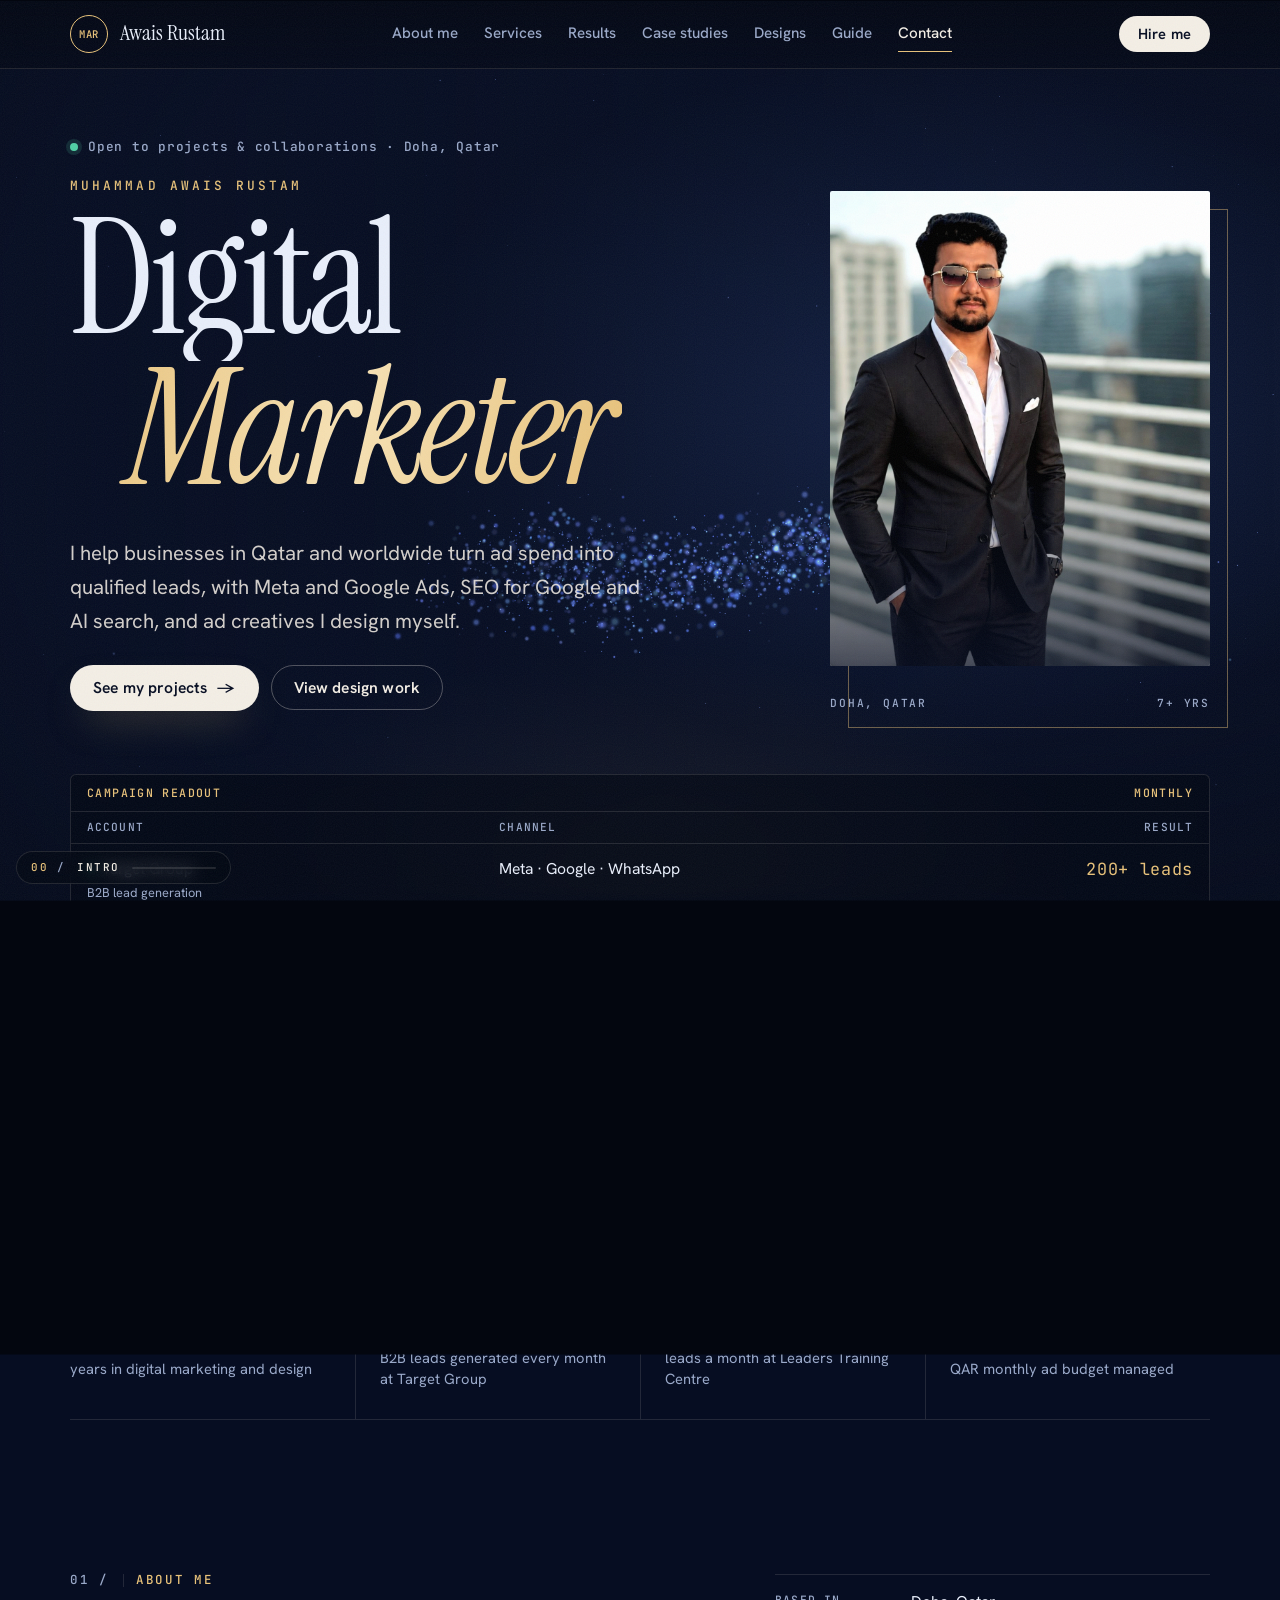
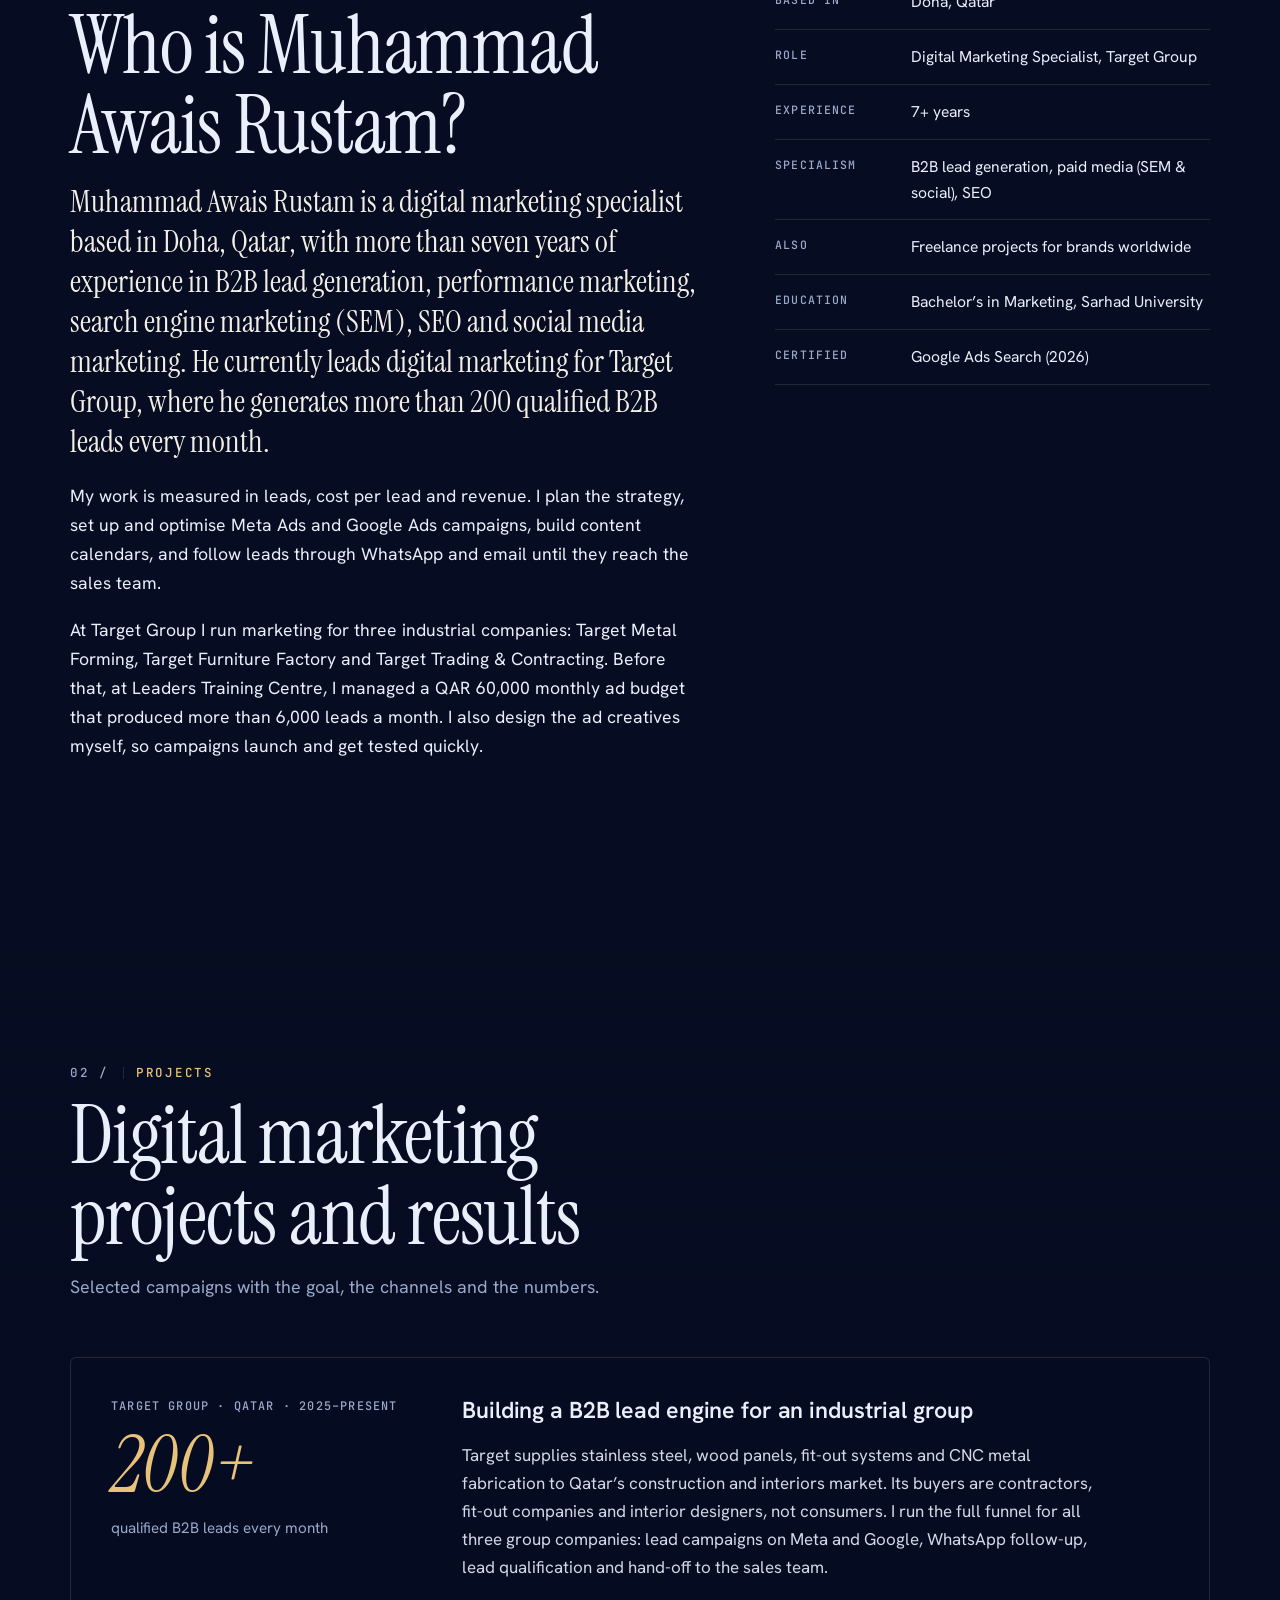
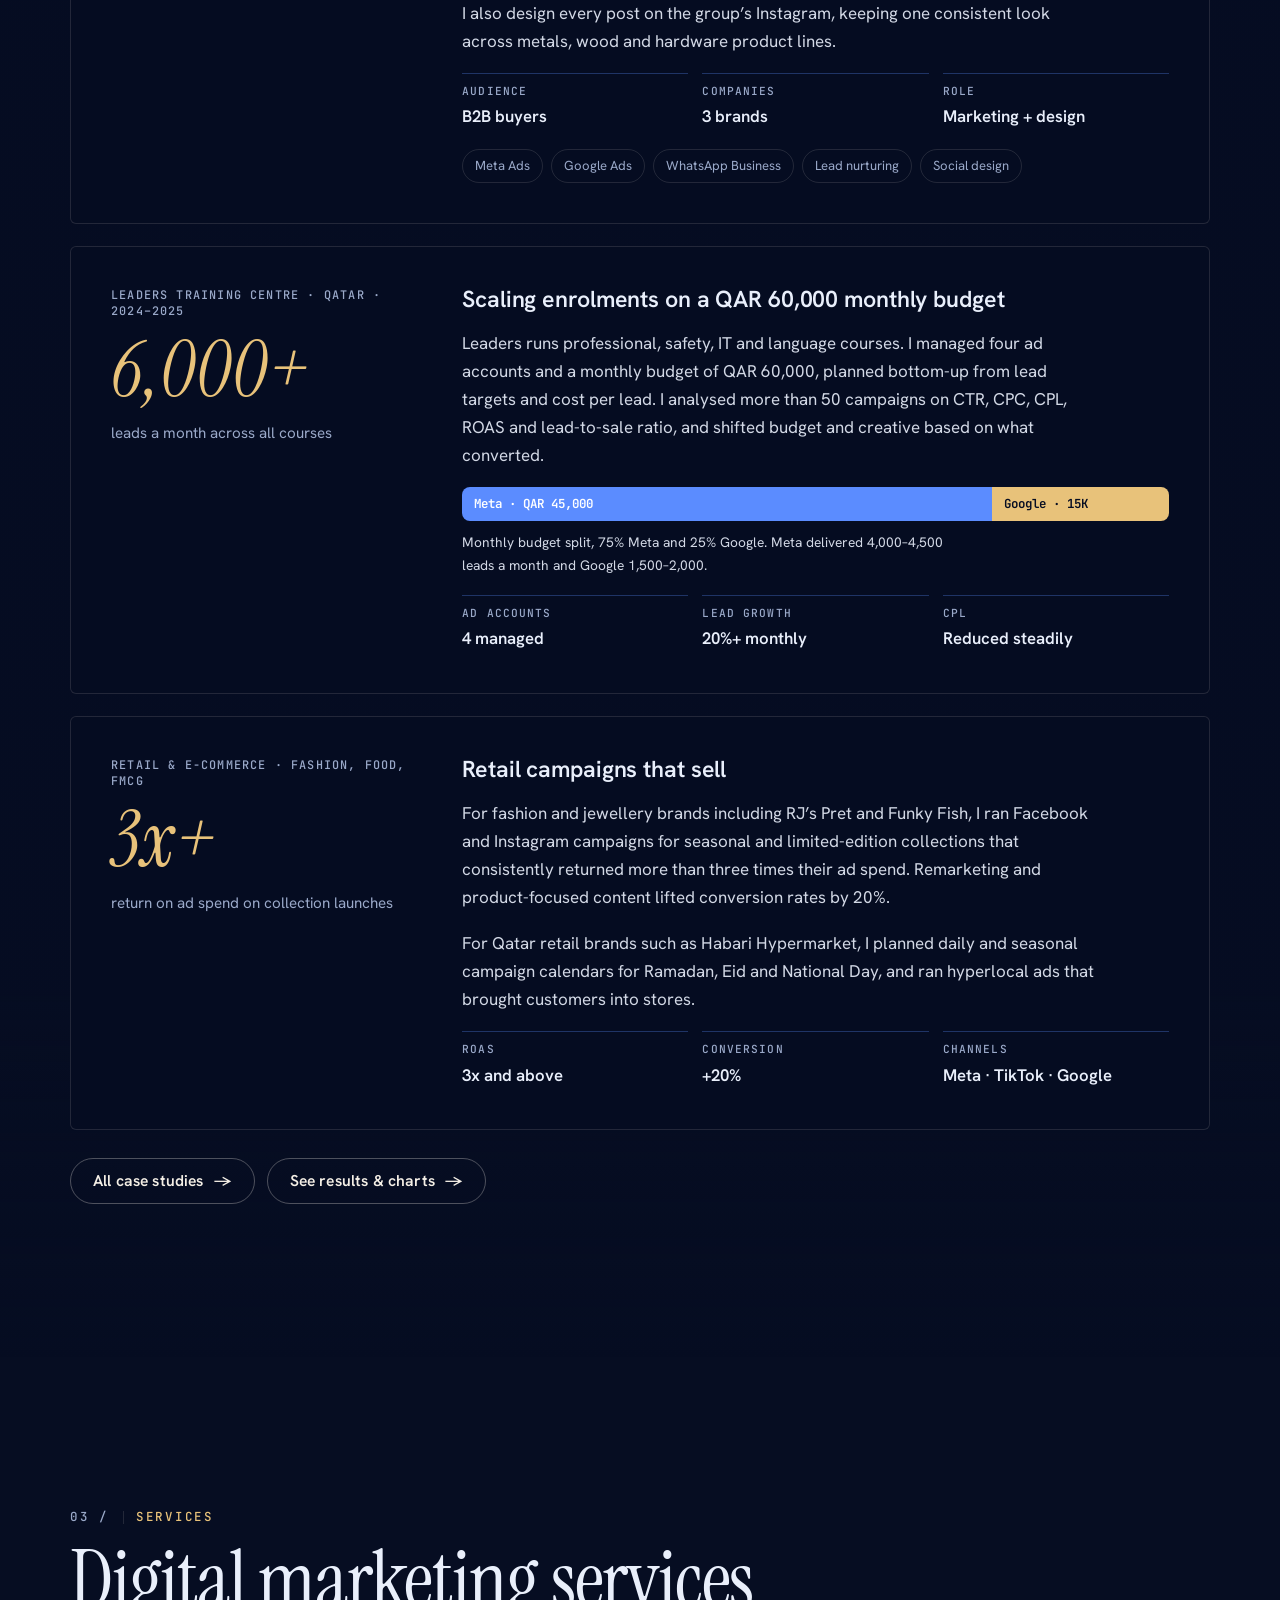
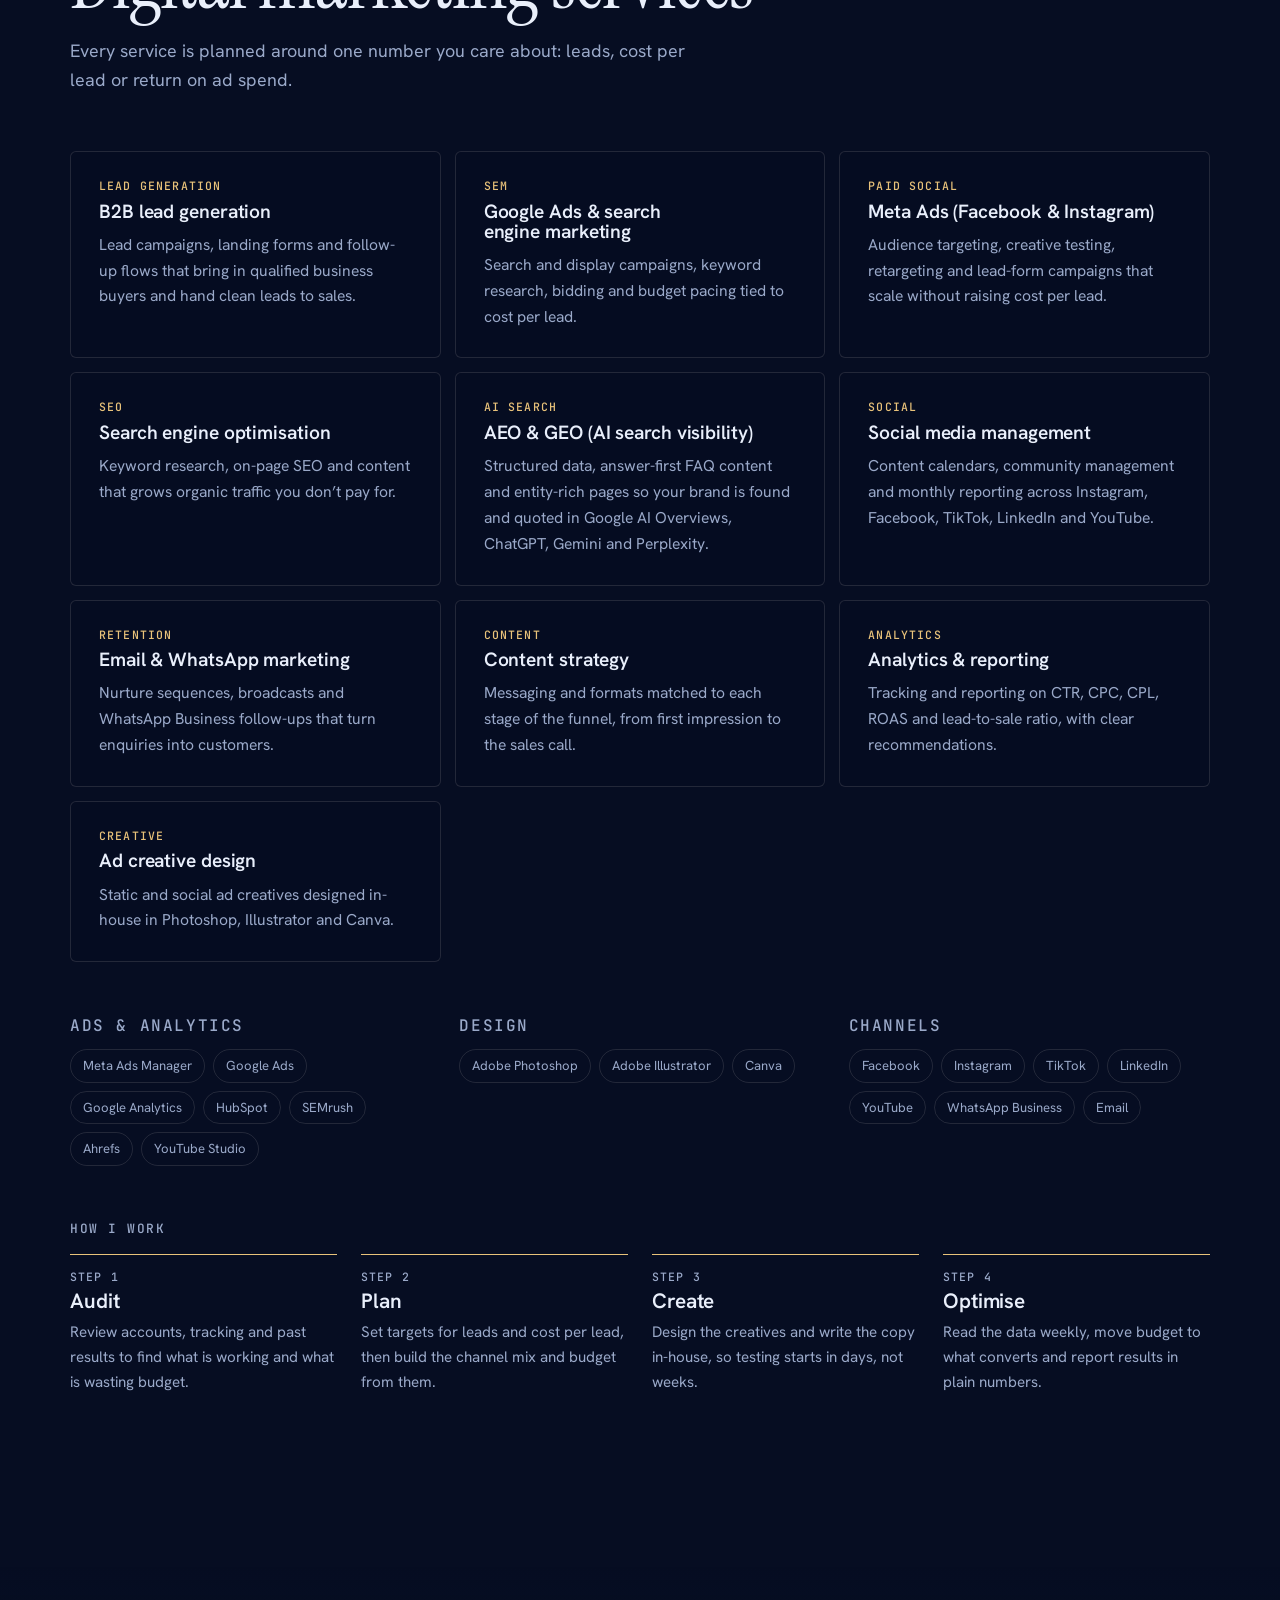
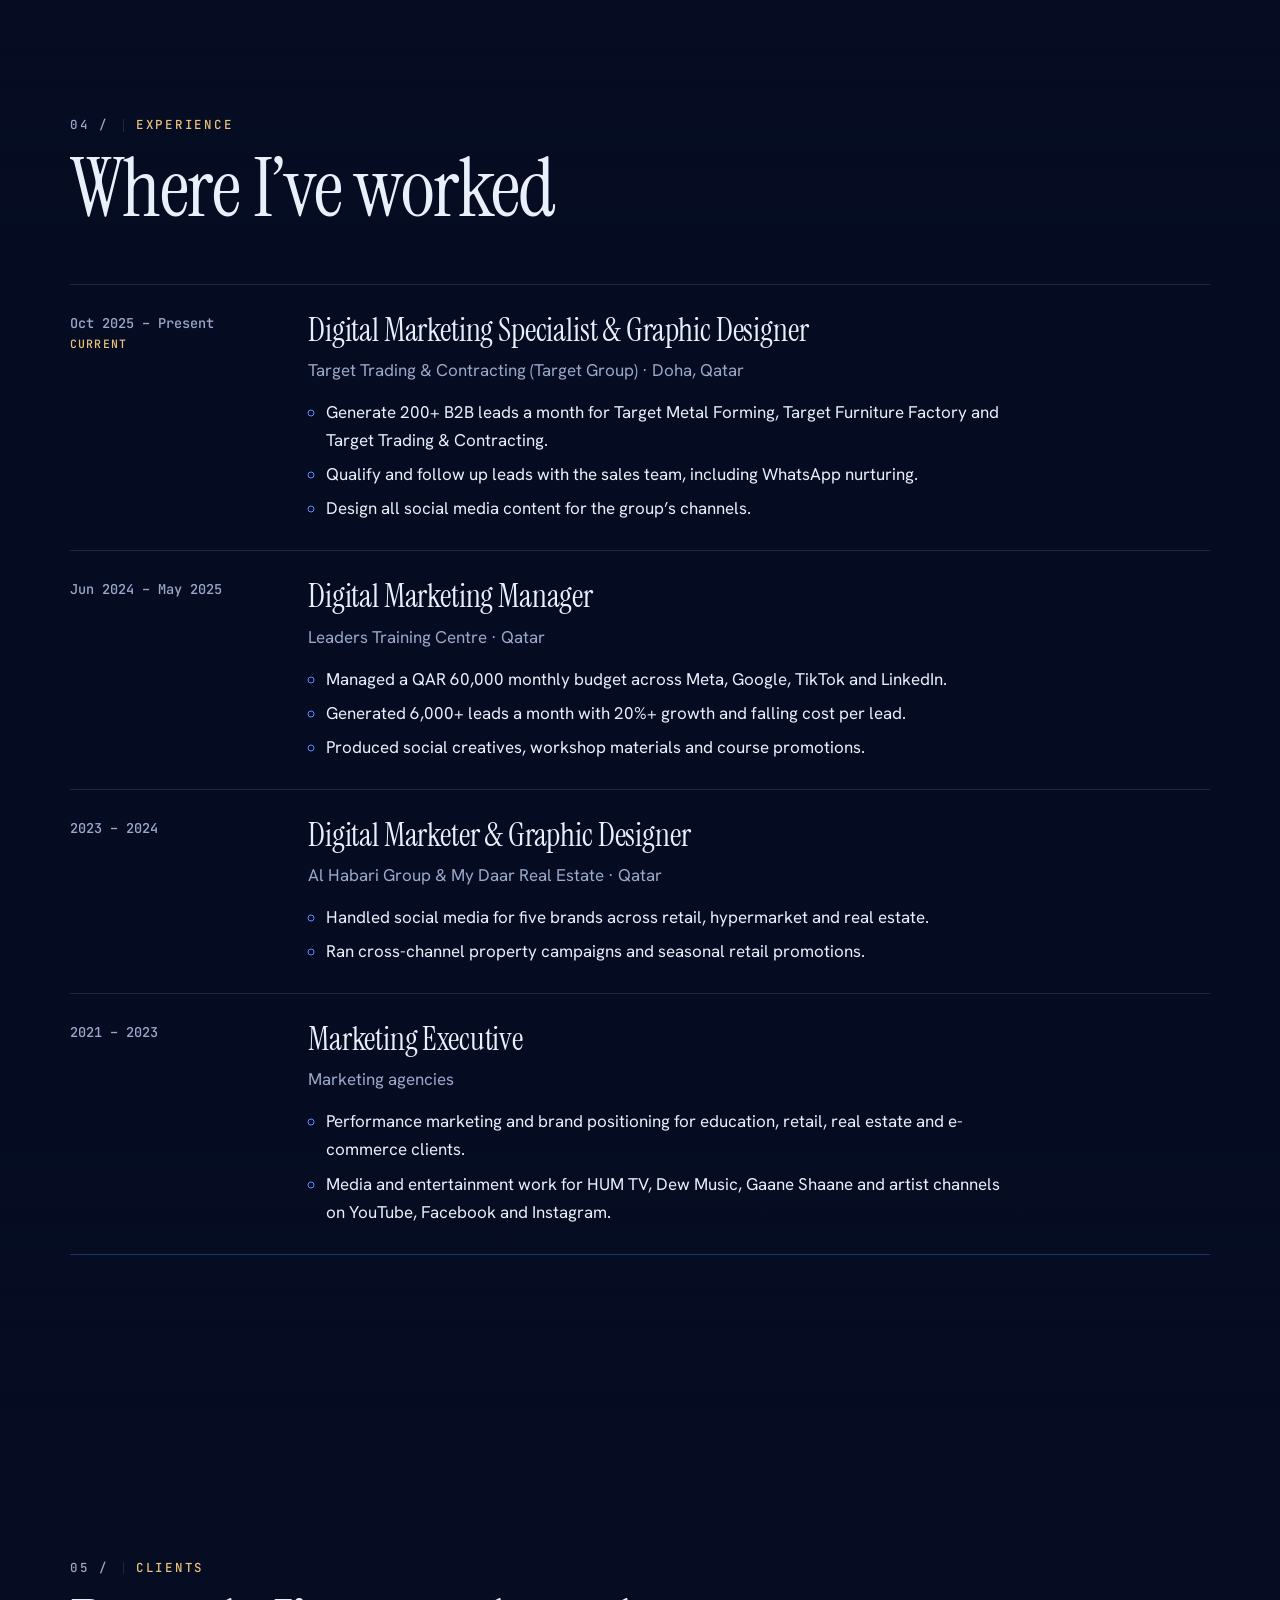
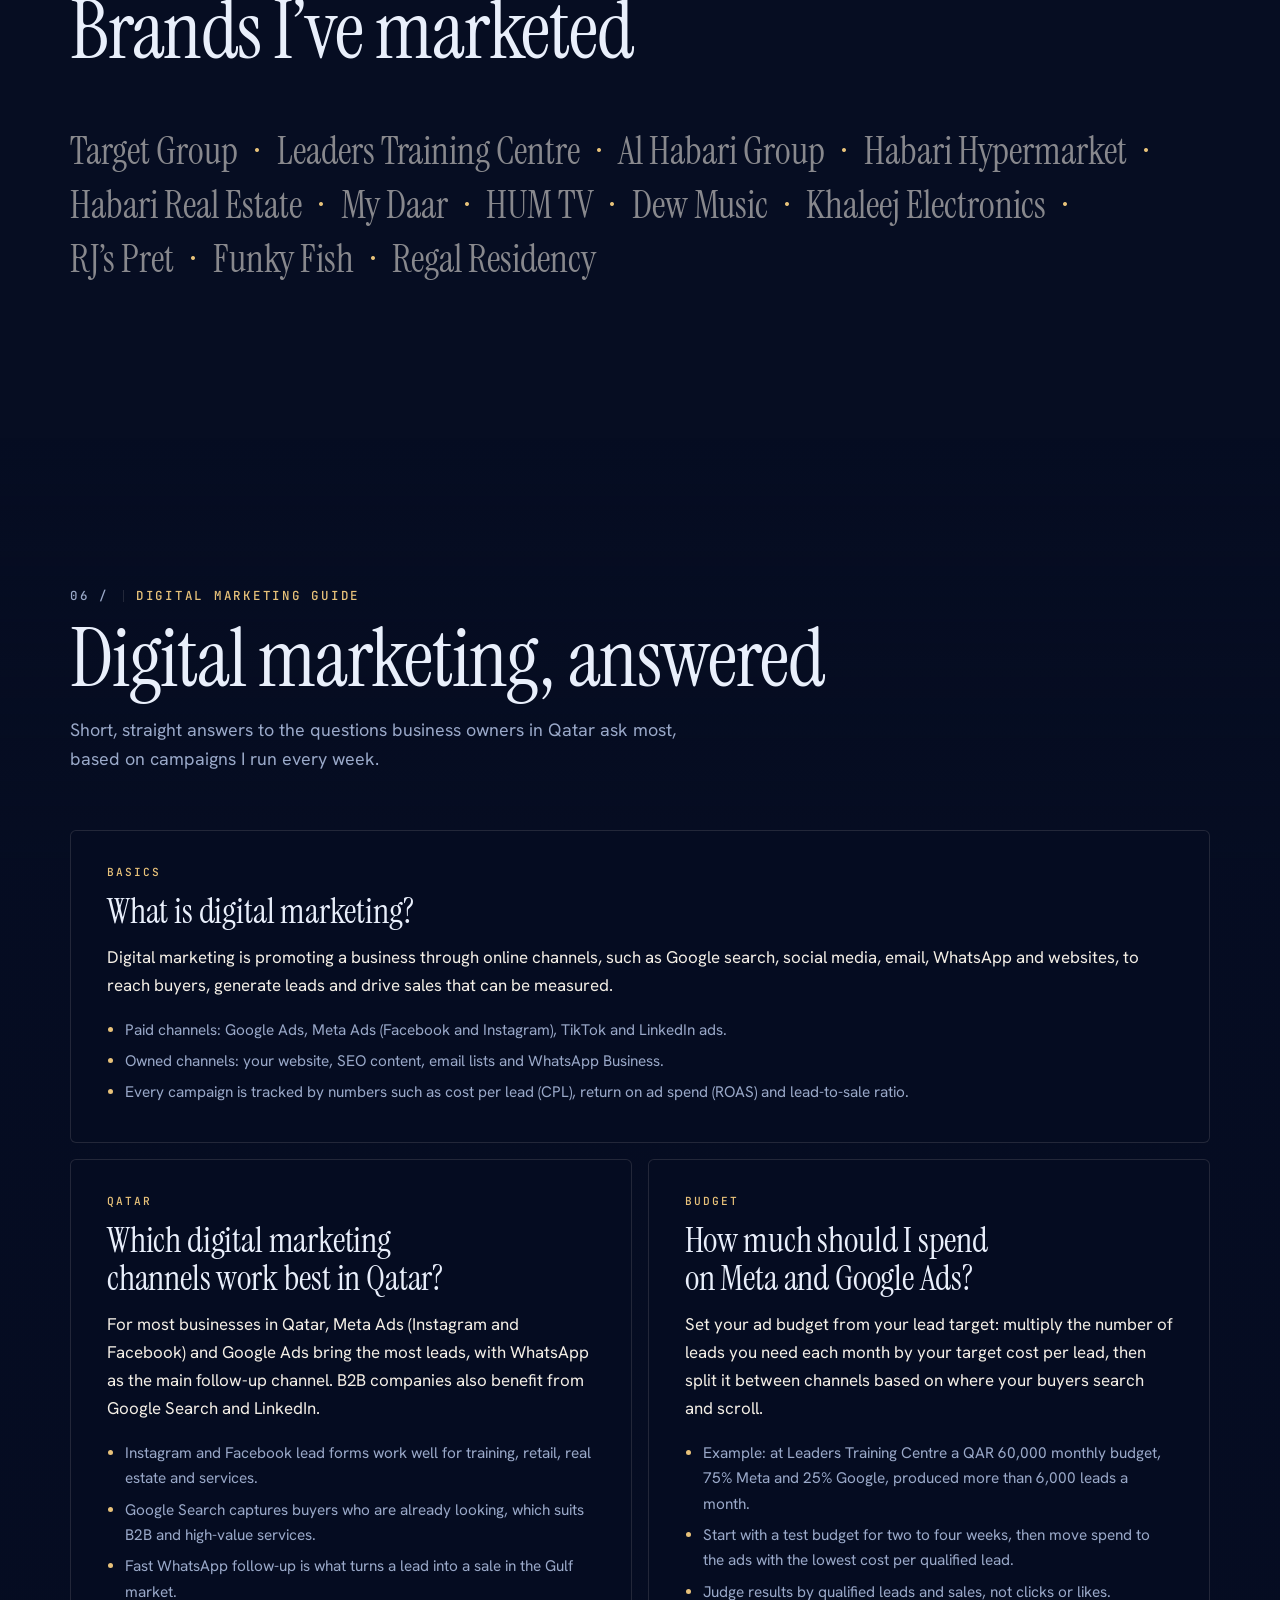
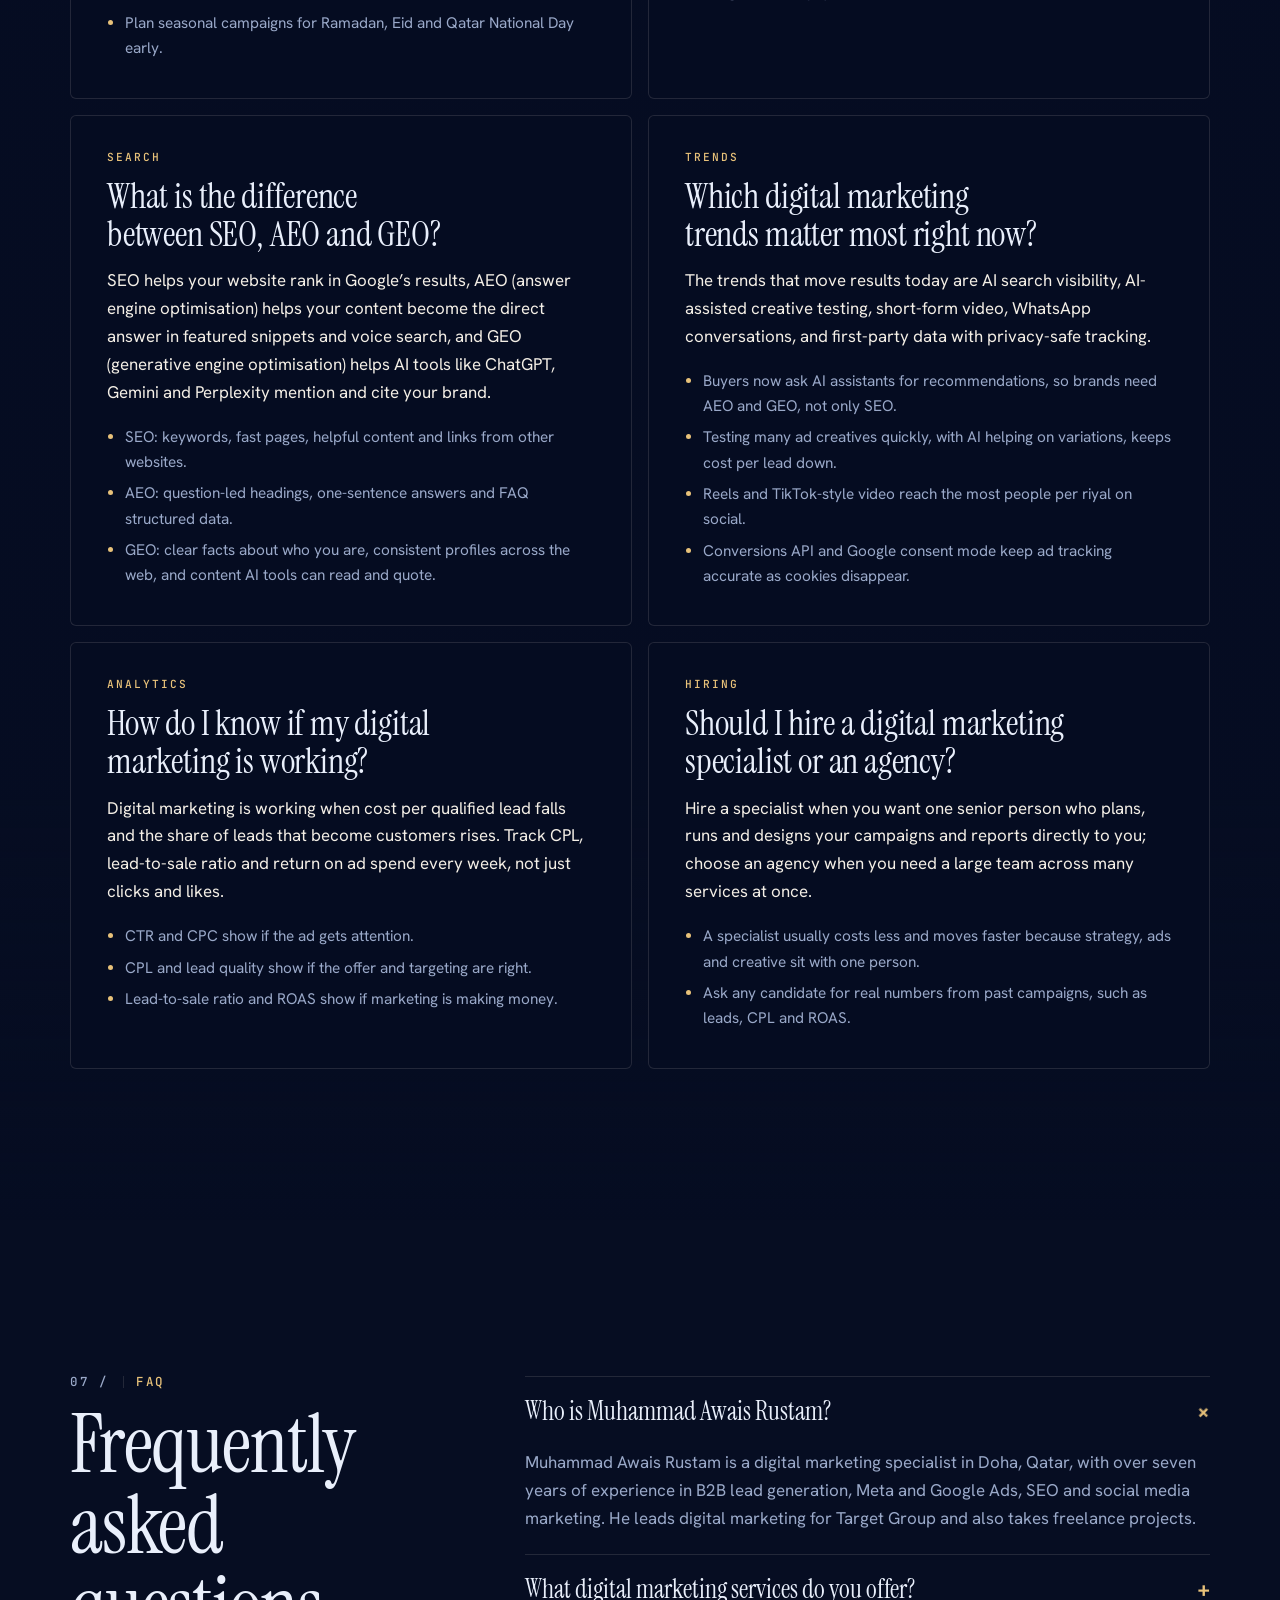
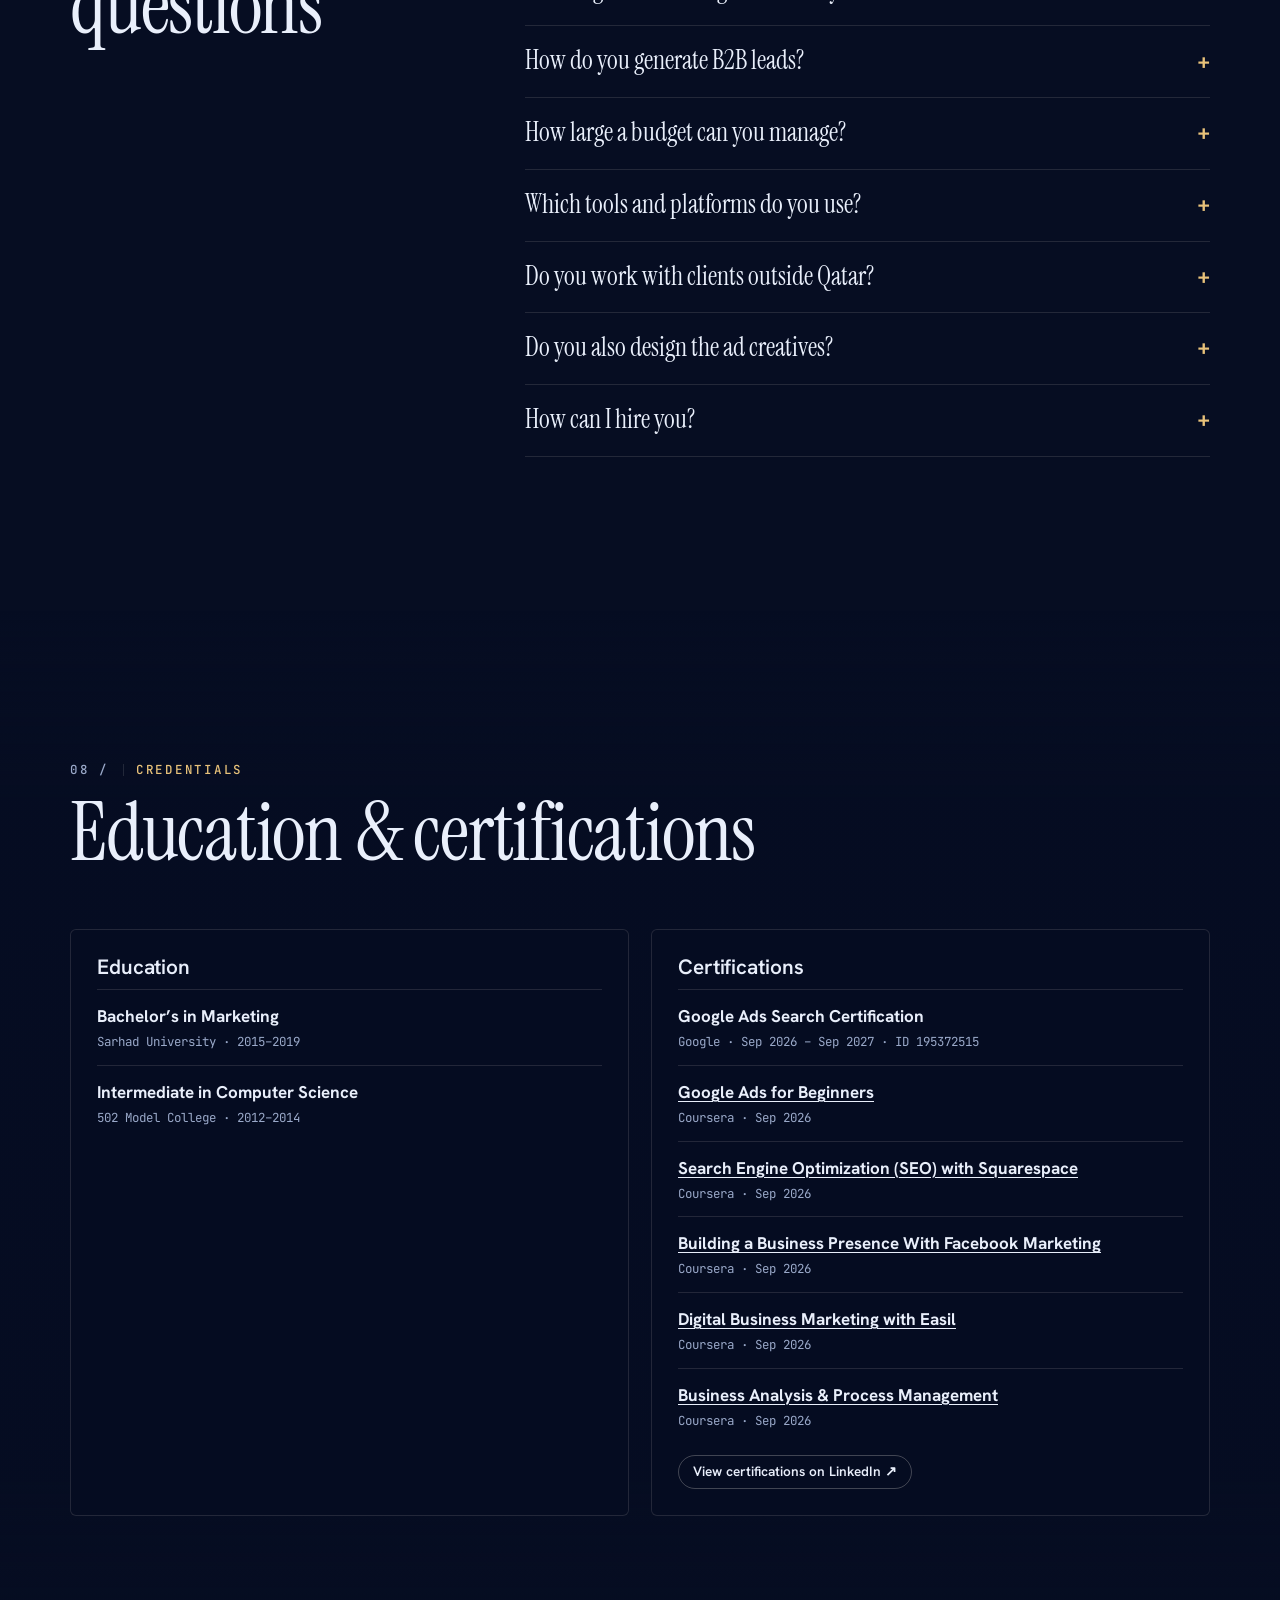
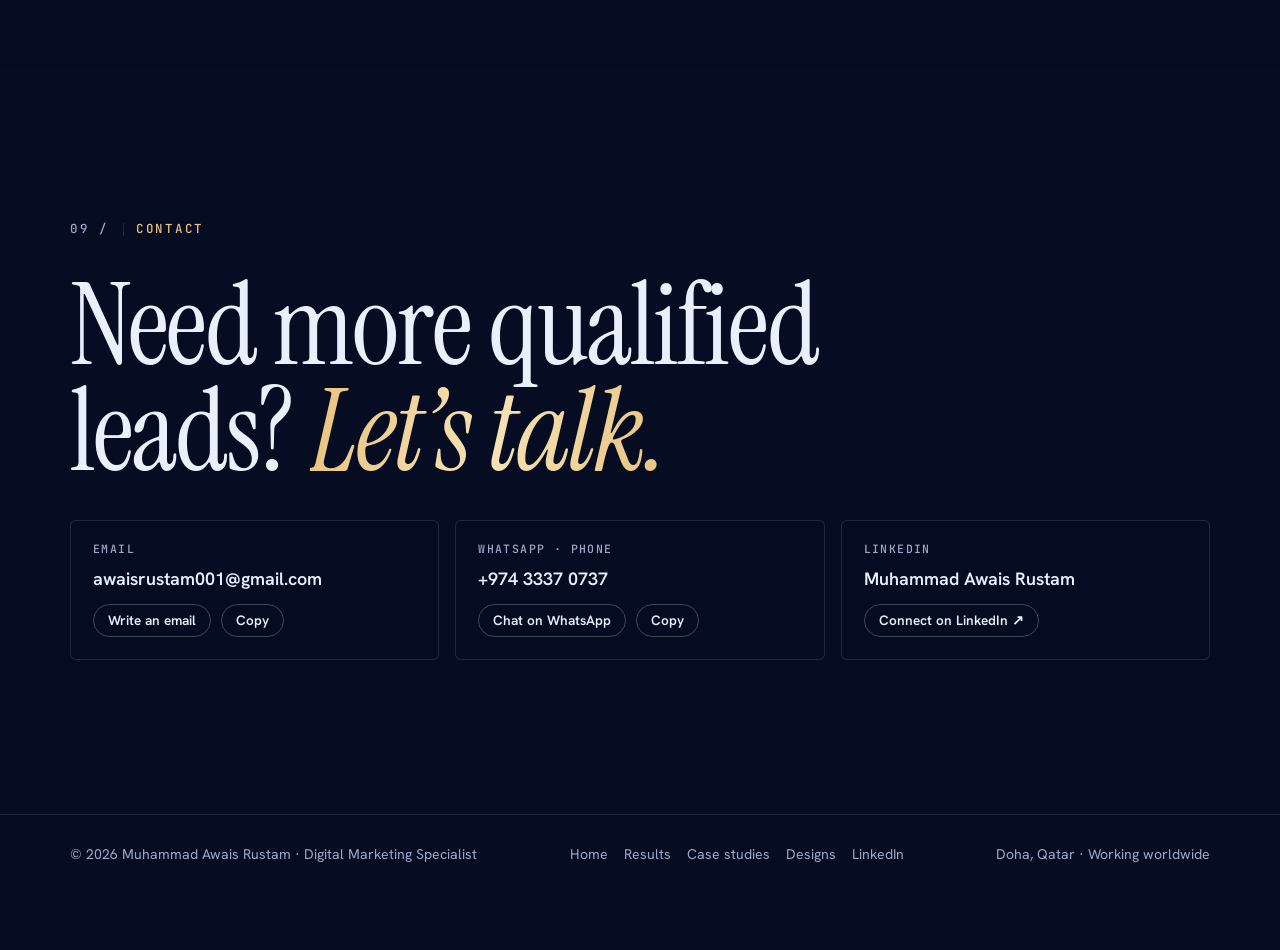
==== commit d80a12bd: "Remove calculated cost-per-lead chart, fix Leaders dates and role Budgets are now labelled as budget" ====
--- a/index.html
+++ b/index.html
@@ -6,6 +6,6 @@
 <title>Muhammad Awais Rustam | Digital Marketing Specialist in Qatar</title><meta name="description" content="Muhammad Awais Rustam is a Doha-based digital marketing specialist with 7+ years in B2B lead generation, Meta &amp; Google Ads, SEO and AI search."><meta name="keywords" content="Muhammad Awais Rustam, Awais Rustam, digital marketing specialist Qatar, digital marketer Doha, B2B lead generation Qatar, performance marketing specialist, Meta Ads specialist, Google Ads expert, search engine marketing, SEM, SEO specialist Qatar, social media marketing Doha, content strategy, email marketing, WhatsApp marketing, PPC, lead generation expert, digital marketing Qatar, digital marketing agency Doha alternative, freelance digital marketer Qatar, AEO, GEO, AI search optimisation, answer engine optimisation, generative engine optimisation"><meta name="author" content="Muhammad Awais Rustam"><meta name="robots" content="index, follow, max-image-preview:large, max-snippet:-1"><link rel="canonical" href="https://muhammadawaisrustam.github.io/"><meta name="theme-color" content="#060D22"><meta property="og:type" content="profile"><meta property="og:site_name" content="Muhammad Awais Rustam"><meta property="og:locale" content="en_US"><meta property="og:title" content="Muhammad Awais Rustam | Digital Marketing Specialist in Qatar"><meta property="og:description" content="Muhammad Awais Rustam is a Doha-based digital marketing specialist with 7+ years in B2B lead generation, Meta &amp; Google Ads, SEO and AI search."><meta property="og:url" content="https://muhammadawaisrustam.github.io/"><meta property="og:image" content="https://muhammadawaisrustam.github.io/og-avatar.jpg"><meta property="og:image:alt" content="Muhammad Awais Rustam, Digital Marketer, in Doha"><meta name="twitter:card" content="summary_large_image"><meta name="twitter:title" content="Muhammad Awais Rustam | Digital Marketing Specialist in Qatar"><meta name="twitter:description" content="Muhammad Awais Rustam is a Doha-based digital marketing specialist with 7+ years in B2B lead generation, Meta &amp; Google Ads, SEO and AI search."><meta name="twitter:image" content="https://muhammadawaisrustam.github.io/og-avatar.jpg"><meta name="geo.region" content="QA"><meta name="geo.placename" content="Doha"><link rel="alternate" type="text/plain" href="llms.txt" title="Plain-text summary for AI assistants"><link rel="icon" href="favicon.svg" type="image/svg+xml"><link rel="apple-touch-icon" href="og-avatar.jpg"><link rel="preload" as="image" href="muhammad-awais-rustam.jpg"><link rel="preconnect" href="https://fonts.googleapis.com"><link rel="preconnect" href="https://fonts.gstatic.com" crossorigin><link rel="stylesheet" href="https://fonts.googleapis.com/css2?family=Instrument+Serif:ital@0;1&family=Hanken+Grotesk:wght@400;500;600;700&family=JetBrains+Mono:wght@500&display=swap"><link rel="stylesheet" href="site.css"><style>:root{--navy:#060D22;--navy-2:#0A1533;--cobalt:#5B8CFF;--signal:#E8C27A}</style><script type="application/ld+json">{"@context":"https://schema.org","@graph":[{"@type":"Person","@id":"https://muhammadawaisrustam.github.io/#person","name":"Muhammad Awais Rustam","alternateName":["Awais Rustam","Muhammad Awais Rustam Malik"],"jobTitle":"Digital Marketing Specialist & Graphic Designer","description":"Muhammad Awais Rustam is a Doha-based digital marketing specialist with 7+ years in B2B lead generation, Meta & Google Ads, SEO and AI search.","url":"https://muhammadawaisrustam.github.io/","image":"https://muhammadawaisrustam.github.io/muhammad-awais-rustam.jpg","email":"mailto:awaisrustam001@gmail.com","telephone":"+97433370737","address":{"@type":"PostalAddress","addressLocality":"Doha","addressCountry":"QA"},"worksFor":{"@type":"Organization","name":"Target Trading & Contracting","url":"https://targetqatar.com"},"alumniOf":{"@type":"CollegeOrUniversity","name":"Sarhad University"},"hasOccupation":{"@type":"Occupation","name":"Digital Marketing Specialist & Graphic Designer","occupationLocation":{"@type":"City","name":"Doha"},"skills":"B2B lead generation, Google Ads & search engine marketing, Meta Ads (Facebook & Instagram), Search engine optimisation, AEO & GEO (AI search visibility), Social media management, Email & WhatsApp marketing, Content strategy, Analytics & reporting, Ad creative design"},"knowsAbout":["Digital marketing","Performance marketing","Lead generation","Paid social advertising","Pay-per-click advertising","Search engine optimisation","Answer engine optimisation (AEO)","Generative engine optimisation (GEO)","Conversion rate optimisation","Marketing analytics","Social media marketing","Content marketing","WhatsApp marketing","B2B lead generation","Google Ads & search engine marketing","Meta Ads (Facebook & Instagram)","Search engine optimisation","AEO & GEO (AI search visibility)","Social media management","Email & WhatsApp marketing","Content strategy","Analytics & reporting","Ad creative design","Meta Ads Manager","Google Ads","Google Analytics","HubSpot","SEMrush","Ahrefs","YouTube Studio","Adobe Photoshop","Adobe Illustrator","Canva","Facebook","Instagram","TikTok","LinkedIn","YouTube","WhatsApp Business","Email"],"makesOffer":[{"@type":"Offer","itemOffered":{"@type":"Service","name":"B2B lead generation","description":"Lead campaigns, landing forms and follow-up flows that bring in qualified business buyers and hand clean leads to sales."}},{"@type":"Offer","itemOffered":{"@type":"Service","name":"Google Ads & search engine marketing","description":"Search and display campaigns, keyword research, bidding and budget pacing tied to cost per lead."}},{"@type":"Offer","itemOffered":{"@type":"Service","name":"Meta Ads (Facebook & Instagram)","description":"Audience targeting, creative testing, retargeting and lead-form campaigns that scale without raising cost per lead."}},{"@type":"Offer","itemOffered":{"@type":"Service","name":"Search engine optimisation","description":"Keyword research, on-page SEO and content that grows organic traffic you don’t pay for."}},{"@type":"Offer","itemOffered":{"@type":"Service","name":"AEO & GEO (AI search visibility)","description":"Structured data, answer-first FAQ content and entity-rich pages so your brand is found and quoted in Google AI Overviews, ChatGPT, Gemini and Perplexity."}},{"@type":"Offer","itemOffered":{"@type":"Service","name":"Social media management","description":"Content calendars, community management and monthly reporting across Instagram, Facebook, TikTok, LinkedIn and YouTube."}},{"@type":"Offer","itemOffered":{"@type":"Service","name":"Email & WhatsApp marketing","description":"Nurture sequences, broadcasts and WhatsApp Business follow-ups that turn enquiries into customers."}},{"@type":"Offer","itemOffered":{"@type":"Service","name":"Content strategy","description":"Messaging and formats matched to each stage of the funnel, from first impression to the sales call."}},{"@type":"Offer","itemOffered":{"@type":"Service","name":"Analytics & reporting","description":"Tracking and reporting on CTR, CPC, CPL, ROAS and lead-to-sale ratio, with clear recommendations."}},{"@type":"Offer","itemOffered":{"@type":"Service","name":"Ad creative design","description":"Static and social ad creatives designed in-house in Photoshop, Illustrator and Canva."}}],"hasCredential":[{"@type":"EducationalOccupationalCredential","name":"Google Ads Search Certification","credentialCategory":"certificate","dateCreated":"2026-09-28","expires":"2027-09-28","identifier":"195372515","recognizedBy":{"@type":"Organization","name":"Google"}},{"@type":"EducationalOccupationalCredential","name":"Google Ads for Beginners","url":"https://coursera.org/verify/DVABE85NIO3F","credentialCategory":"certificate","dateCreated":"2026-09-23","recognizedBy":{"@type":"Organization","name":"Coursera"}},{"@type":"EducationalOccupationalCredential","name":"Search Engine Optimization (SEO) with Squarespace","url":"https://coursera.org/verify/40FIC0FTWFDE","credentialCategory":"certificate","dateCreated":"2026-09-23","recognizedBy":{"@type":"Organization","name":"Coursera"}},{"@type":"EducationalOccupationalCredential","name":"Building a Business Presence With Facebook Marketing","url":"https://coursera.org/verify/AITA914BW7N8","credentialCategory":"certificate","dateCreated":"2026-09-24","recognizedBy":{"@type":"Organization","name":"Coursera"}},{"@type":"EducationalOccupationalCredential","name":"Digital Business Marketing with Easil","url":"https://coursera.org/verify/9N82AIV3CQWO","credentialCategory":"certificate","dateCreated":"2026-09-24","recognizedBy":{"@type":"Organization","name":"Coursera"}},{"@type":"EducationalOccupationalCredential","name":"Business Analysis & Process Management","url":"https://coursera.org/verify/O2P5WDO25OHR","credentialCategory":"certificate","dateCreated":"2026-09-23","recognizedBy":{"@type":"Organization","name":"Coursera"}}],"sameAs":["https://www.linkedin.com/in/muhammad-awais-rustam-malik-4251a7258/"]},{"@type":"WebSite","@id":"https://muhammadawaisrustam.github.io/#website","url":"https://muhammadawaisrustam.github.io/","name":"Muhammad Awais Rustam","inLanguage":"en","publisher":{"@id":"https://muhammadawaisrustam.github.io/#person"}},{"@type":"ProfilePage","@id":"https://muhammadawaisrustam.github.io/#profile","url":"https://muhammadawaisrustam.github.io/","name":"Muhammad Awais Rustam | Digital Marketing Specialist in Qatar","description":"Muhammad Awais Rustam is a Doha-based digital marketing specialist with 7+ years in B2B lead generation, Meta & Google Ads, SEO and AI search.","isPartOf":{"@id":"https://muhammadawaisrustam.github.io/#website"},"about":{"@id":"https://muhammadawaisrustam.github.io/#person"},"mainEntity":{"@id":"https://muhammadawaisrustam.github.io/#person"},"inLanguage":"en","dateModified":"2026-10-28","primaryImageOfPage":{"@type":"ImageObject","contentUrl":"https://muhammadawaisrustam.github.io/muhammad-awais-rustam.jpg"},"speakable":{"@type":"SpeakableSpecification","cssSelector":[".answer",".g-card .direct"]}},{"@type":"ProfessionalService","@id":"https://muhammadawaisrustam.github.io/#service","name":"Muhammad Awais Rustam – Digital Marketing Services","description":"Muhammad Awais Rustam is a Doha-based digital marketing specialist with 7+ years in B2B lead generation, Meta & Google Ads, SEO and AI search.","url":"https://muhammadawaisrustam.github.io/","image":"https://muhammadawaisrustam.github.io/og-avatar.jpg","email":"awaisrustam001@gmail.com","telephone":"+97433370737","address":{"@type":"PostalAddress","addressLocality":"Doha","addressCountry":"QA"},"areaServed":[{"@type":"Country","name":"Qatar"},{"@type":"Place","name":"Worldwide"}],"founder":{"@id":"https://muhammadawaisrustam.github.io/#person"},"employee":{"@id":"https://muhammadawaisrustam.github.io/#person"},"knowsAbout":["Digital marketing","Performance marketing","Lead generation","Paid social advertising","Pay-per-click advertising","Search engine optimisation","Answer engine optimisation (AEO)","Generative engine optimisation (GEO)","Conversion rate optimisation","Marketing analytics","Social media marketing","Content marketing","WhatsApp marketing"],"hasOfferCatalog":{"@type":"OfferCatalog","name":"Digital marketing services","itemListElement":[{"@type":"Offer","itemOffered":{"@type":"Service","name":"B2B lead generation","description":"Lead campaigns, landing forms and follow-up flows that bring in qualified business buyers and hand clean leads to sales.","serviceType":"B2B lead generation","provider":{"@id":"https://muhammadawaisrustam.github.io/#person"},"areaServed":"Qatar, Worldwide"}},{"@type":"Offer","itemOffered":{"@type":"Service","name":"Google Ads & search engine marketing","description":"Search and display campaigns, keyword research, bidding and budget pacing tied to cost per lead.","serviceType":"Google Ads & search engine marketing","provider":{"@id":"https://muhammadawaisrustam.github.io/#person"},"areaServed":"Qatar, Worldwide"}},{"@type":"Offer","itemOffered":{"@type":"Service","name":"Meta Ads (Facebook & Instagram)","description":"Audience targeting, creative testing, retargeting and lead-form campaigns that scale without raising cost per lead.","serviceType":"Meta Ads (Facebook & Instagram)","provider":{"@id":"https://muhammadawaisrustam.github.io/#person"},"areaServed":"Qatar, Worldwide"}},{"@type":"Offer","itemOffered":{"@type":"Service","name":"Search engine optimisation","description":"Keyword research, on-page SEO and content that grows organic traffic you don’t pay for.","serviceType":"Search engine optimisation","provider":{"@id":"https://muhammadawaisrustam.github.io/#person"},"areaServed":"Qatar, Worldwide"}},{"@type":"Offer","itemOffered":{"@type":"Service","name":"AEO & GEO (AI search visibility)","description":"Structured data, answer-first FAQ content and entity-rich pages so your brand is found and quoted in Google AI Overviews, ChatGPT, Gemini and Perplexity.","serviceType":"AEO & GEO (AI search visibility)","provider":{"@id":"https://muhammadawaisrustam.github.io/#person"},"areaServed":"Qatar, Worldwide"}},{"@type":"Offer","itemOffered":{"@type":"Service","name":"Social media management","description":"Content calendars, community management and monthly reporting across Instagram, Facebook, TikTok, LinkedIn and YouTube.","serviceType":"Social media management","provider":{"@id":"https://muhammadawaisrustam.github.io/#person"},"areaServed":"Qatar, Worldwide"}},{"@type":"Offer","itemOffered":{"@type":"Service","name":"Email & WhatsApp marketing","description":"Nurture sequences, broadcasts and WhatsApp Business follow-ups that turn enquiries into customers.","serviceType":"Email & WhatsApp marketing","provider":{"@id":"https://muhammadawaisrustam.github.io/#person"},"areaServed":"Qatar, Worldwide"}},{"@type":"Offer","itemOffered":{"@type":"Service","name":"Content strategy","description":"Messaging and formats matched to each stage of the funnel, from first impression to the sales call.","serviceType":"Content strategy","provider":{"@id":"https://muhammadawaisrustam.github.io/#person"},"areaServed":"Qatar, Worldwide"}},{"@type":"Offer","itemOffered":{"@type":"Service","name":"Analytics & reporting","description":"Tracking and reporting on CTR, CPC, CPL, ROAS and lead-to-sale ratio, with clear recommendations.","serviceType":"Analytics & reporting","provider":{"@id":"https://muhammadawaisrustam.github.io/#person"},"areaServed":"Qatar, Worldwide"}},{"@type":"Offer","itemOffered":{"@type":"Service","name":"Ad creative design","description":"Static and social ad creatives designed in-house in Photoshop, Illustrator and Canva.","serviceType":"Ad creative design","provider":{"@id":"https://muhammadawaisrustam.github.io/#person"},"areaServed":"Qatar, Worldwide"}}]},"sameAs":["https://www.linkedin.com/in/muhammad-awais-rustam-malik-4251a7258/"]},{"@type":"FAQPage","@id":"https://muhammadawaisrustam.github.io/#faq","mainEntity":[{"@type":"Question","name":"What is digital marketing?","acceptedAnswer":{"@type":"Answer","text":"Digital marketing is promoting a business through online channels, such as Google search, social media, email, WhatsApp and websites, to reach buyers, generate leads and drive sales that can be measured. Paid channels: Google Ads, Meta Ads (Facebook and Instagram), TikTok and LinkedIn ads. Owned channels: your website, SEO content, email lists and WhatsApp Business. Every campaign is tracked by numbers such as cost per lead (CPL), return on ad spend (ROAS) and lead-to-sale ratio."}},{"@type":"Question","name":"Which digital marketing channels work best in Qatar?","acceptedAnswer":{"@type":"Answer","text":"For most businesses in Qatar, Meta Ads (Instagram and Facebook) and Google Ads bring the most leads, with WhatsApp as the main follow-up channel. B2B companies also benefit from Google Search and LinkedIn. Instagram and Facebook lead forms work well for training, retail, real estate and services. Google Search captures buyers who are already looking, which suits B2B and high-value services. Fast WhatsApp follow-up is what turns a lead into a sale in the Gulf market. Plan seasonal campaigns for Ramadan, Eid and Qatar National Day early."}},{"@type":"Question","name":"How much should I spend on Meta and Google Ads?","acceptedAnswer":{"@type":"Answer","text":"Set your ad budget from your lead target: multiply the number of leads you need each month by your target cost per lead, then split it between channels based on where your buyers search and scroll. Example: at Leaders Training Centre a QAR 60,000 monthly budget, 75% Meta and 25% Google, produced more than 6,000 leads a month. Start with a test budget for two to four weeks, then move spend to the ads with the lowest cost per qualified lead. Judge results by qualified leads and sales, not clicks or likes."}},{"@type":"Question","name":"What is the difference between SEO, AEO and GEO?","acceptedAnswer":{"@type":"Answer","text":"SEO helps your website rank in Google’s results, AEO (answer engine optimisation) helps your content become the direct answer in featured snippets and voice search, and GEO (generative engine optimisation) helps AI tools like ChatGPT, Gemini and Perplexity mention and cite your brand. SEO: keywords, fast pages, helpful content and links from other websites. AEO: question-led headings, one-sentence answers and FAQ structured data. GEO: clear facts about who you are, consistent profiles across the web, and content AI tools can read and quote."}},{"@type":"Question","name":"Which digital marketing trends matter most right now?","acceptedAnswer":{"@type":"Answer","text":"The trends that move results today are AI search visibility, AI-assisted creative testing, short-form video, WhatsApp conversations, and first-party data with privacy-safe tracking. Buyers now ask AI assistants for recommendations, so brands need AEO and GEO, not only SEO. Testing many ad creatives quickly, with AI helping on variations, keeps cost per lead down. Reels and TikTok-style video reach the most people per riyal on social. Conversions API and Google consent mode keep ad tracking accurate as cookies disappear."}},{"@type":"Question","name":"How do I know if my digital marketing is working?","acceptedAnswer":{"@type":"Answer","text":"Digital marketing is working when cost per qualified lead falls and the share of leads that become customers rises. Track CPL, lead-to-sale ratio and return on ad spend every week, not just clicks and likes. CTR and CPC show if the ad gets attention. CPL and lead quality show if the offer and targeting are right. Lead-to-sale ratio and ROAS show if marketing is making money."}},{"@type":"Question","name":"Should I hire a digital marketing specialist or an agency?","acceptedAnswer":{"@type":"Answer","text":"Hire a specialist when you want one senior person who plans, runs and designs your campaigns and reports directly to you; choose an agency when you need a large team across many services at once. A specialist usually costs less and moves faster because strategy, ads and creative sit with one person. Ask any candidate for real numbers from past campaigns, such as leads, CPL and ROAS."}},{"@type":"Question","name":"Who is Muhammad Awais Rustam?","acceptedAnswer":{"@type":"Answer","text":"Muhammad Awais Rustam is a digital marketing specialist in Doha, Qatar, with over seven years of experience in B2B lead generation, Meta and Google Ads, SEO and social media marketing. He leads digital marketing for Target Group and also takes freelance projects."}},{"@type":"Question","name":"What digital marketing services do you offer?","acceptedAnswer":{"@type":"Answer","text":"B2B lead generation, Google Ads and search engine marketing (SEM), Meta Ads on Facebook and Instagram, SEO, social media management, content strategy, email and WhatsApp marketing, analytics and reporting, and ad creative design."}},{"@type":"Question","name":"How do you generate B2B leads?","acceptedAnswer":{"@type":"Answer","text":"I combine targeted Meta and Google lead campaigns with clear offers and fast WhatsApp and email follow-up, then qualify each lead before passing it to sales. At Target Group this produces more than 200 qualified B2B leads a month."}},{"@type":"Question","name":"How large a budget can you manage?","acceptedAnswer":{"@type":"Answer","text":"I have managed ad budgets of QAR 60,000 per month, split across Meta Ads and Google Ads, planned from lead targets and cost-per-lead goals."}},{"@type":"Question","name":"Which tools and platforms do you use?","acceptedAnswer":{"@type":"Answer","text":"Meta Ads Manager, Google Ads, Google Analytics, HubSpot, SEMrush, Ahrefs and YouTube Studio for marketing, and Adobe Photoshop, Illustrator and Canva for creative."}},{"@type":"Question","name":"Do you work with clients outside Qatar?","acceptedAnswer":{"@type":"Answer","text":"Yes. Alongside my role in Doha I work on freelance projects for brands in other countries, fully remote."}},{"@type":"Question","name":"Do you also design the ad creatives?","acceptedAnswer":{"@type":"Answer","text":"Yes. I design social media posts, ad creatives, flyers and brand assets myself. You can see examples on my design portfolio page."}},{"@type":"Question","name":"How can I hire you?","acceptedAnswer":{"@type":"Answer","text":"Email awaisrustam001@gmail.com or message +974 3337 0737 on WhatsApp with your goals and budget, and I’ll reply with a plan."}}]}]}</script><script>document.documentElement.classList.add('js')</script><style>:root{padding-top:env(safe-area-inset-top,0px);padding-bottom:env(safe-area-inset-bottom,0px)}[hidden]{display:none!important}</style>
 </head>
 <body>
-<div class="bg3d" aria-hidden="true"><canvas id="bg3d"></canvas></div><div class="grain" aria-hidden="true"></div><div class="curtain" aria-hidden="true"></div><div class="hud" aria-hidden="true"><span class="hud-gate"><b id="hudN">00</b> /</span><span id="hudL">Intro</span><span class="hud-bar"><i id="hudP"></i></span></div><header class="nav" id="top"><div class="wrap"><a class="brand" href="#top" aria-label="Muhammad Awais Rustam, home"><span class="mark">MAR</span>Awais Rustam</a><nav aria-label="Main"><ul id="menu"><li><a href="#about">About me</a></li><li><a href="#skills">Services</a></li><li><a href="results.html">Results</a></li><li><a href="case-studies.html">Case studies</a></li><li><a href="designs.html">Designs</a></li><li><a href="#guide">Guide</a></li><li><a href="#contact">Contact</a></li></ul></nav><a class="btn primary nav-cta" href="#contact">Hire me</a><button class="menu-btn" id="menuBtn" aria-expanded="false" aria-controls="menu" type="button">MENU</button></div></header><main><section class="hero" aria-labelledby="hero-title"><div class="wrap"><div class="hero-grid"><div class="hero-copy"><span class="status reveal"><i></i>Open to projects &amp; collaborations · Doha, Qatar</span><h1 id="hero-title"><span class="name reveal d1">Muhammad Awais Rustam</span><span class="role"><span class="ln"><span>Digital</span></span> <span class="ln"><em>Marketer</em></span></span></h1><p class="lede reveal d3">I help businesses in Qatar and worldwide turn ad spend into qualified leads, with Meta and Google Ads, SEO for Google and AI search, and ad creatives I design myself.</p><div class="cta-row reveal d4"><a class="btn primary" href="#projects">See my projects <span aria-hidden="true">→</span></a><a class="btn ghost" href="designs.html">View design work</a></div></div><figure class="portrait" id="portrait"><div class="frame"><img src="muhammad-awais-rustam.jpg" width="1086" height="1448" alt="Muhammad Awais Rustam, Digital Marketer, in Doha" fetchpriority="high"></div><figcaption><span>Doha, Qatar</span><span>7+ yrs</span></figcaption></figure></div><div class="readout rv" role="group" aria-label="Campaign highlights"><header><span>Campaign readout</span><span class="mono">Monthly</span></header><table><thead><tr><th>Account</th><th class="hide-sm">Channel</th><th class="n">Result</th></tr></thead><tbody><tr><td><span class="dot"></span>Target Group<small>B2B lead generation</small></td><td class="hide-sm">Meta · Google · WhatsApp</td><td class="n">200+ leads</td></tr><tr><td><span class="dot off"></span>Leaders Training Centre<small>QAR 60,000 / month budget</small></td><td class="hide-sm">Meta · Google</td><td class="n">6,000+ leads</td></tr><tr><td><span class="dot off"></span>Fashion &amp; accessories<small>Seasonal collections</small></td><td class="hide-sm">Meta remarketing</td><td class="n">3x+ ROAS</td></tr></tbody></table></div><a class="scroll-cue" href="#about"><span>Scroll to explore</span><i aria-hidden="true"></i></a></div></section><div class="wrap"><div class="stats" aria-label="Key numbers"><div class="stat rv"><b data-count>7+</b><span>years in digital marketing and design</span></div><div class="stat rv"><b data-count>200+</b><span>B2B leads generated every month at Target Group</span></div><div class="stat rv"><b data-count>6,000+</b><span>leads a month at Leaders Training Centre</span></div><div class="stat rv"><b data-count>60K</b><span>QAR monthly ad budget managed</span></div></div></div><section data-gate="About" class="band" id="about" aria-labelledby="about-title"><div class="wrap about"><div class="prose"><span class="eyebrow">About me</span><h2 id="about-title">Who is Muhammad Awais Rustam?</h2><p class="answer">Muhammad Awais Rustam is a digital marketing specialist based in Doha, Qatar, with more than seven years of experience in B2B lead generation, performance marketing, search engine marketing (SEM), SEO and social media marketing. He currently leads digital marketing for Target Group, where he generates more than 200 qualified B2B leads every month.</p><p>My work is measured in leads, cost per lead and revenue. I plan the strategy, set up and optimise Meta Ads and Google Ads campaigns, build content calendars, and follow leads through WhatsApp and email until they reach the sales team.</p><p>At Target Group I run marketing for three industrial companies: Target Metal Forming, Target Furniture Factory and Target Trading &amp; Contracting. Before that, at Leaders Training Centre, I managed a QAR 60,000 monthly ad budget that produced more than 6,000 leads a month. I also design the ad creatives myself, so campaigns launch and get tested quickly.</p></div><ul class="facts"><li><span>Based in</span>Doha, Qatar</li><li><span>Role</span>Digital Marketing Specialist, Target Group</li><li><span>Experience</span>7+ years</li><li><span>Specialism</span>B2B lead generation, paid media (SEM &amp; social), SEO</li><li><span>Also</span>Freelance projects for brands worldwide</li><li><span>Education</span>Bachelor’s in Marketing, Sarhad University</li><li><span>Certified</span>Google Ads Search (2026)</li></ul></div></section><section data-gate="Projects" class="band raised" id="projects" aria-labelledby="projects-title"><div class="wrap"><div class="sec-head rv"><span class="eyebrow">Projects</span><h2 id="projects-title">Digital marketing projects and results</h2><p>Selected campaigns with the goal, the channels and the numbers.</p></div><div class="cases"><article class="case rv" data-tilt><aside><span class="client">Target Group · Qatar · 2025–present</span><span class="big" data-count>200+</span><span class="big-label">qualified B2B leads every month</span></aside><div class="body"><h3>Building a B2B lead engine for an industrial group</h3><p>Target supplies stainless steel, wood panels, fit-out systems and CNC metal fabrication to Qatar’s construction and interiors market. Its buyers are contractors, fit-out companies and interior designers, not consumers. I run the full funnel for all three group companies: lead campaigns on Meta and Google, WhatsApp follow-up, lead qualification and hand-off to the sales team.</p><p>I also design every post on the group’s Instagram, keeping one consistent look across metals, wood and hardware product lines.</p><dl><div><dt>Audience</dt><dd>B2B buyers</dd></div><div><dt>Companies</dt><dd>3 brands</dd></div><div><dt>Role</dt><dd>Marketing + design</dd></div></dl><ul class="tags"><li>Meta Ads</li><li>Google Ads</li><li>WhatsApp Business</li><li>Lead nurturing</li><li>Social design</li></ul></div></article><article class="case rv" data-tilt><aside><span class="client">Leaders Training Centre · Qatar · 2024–2025</span><span class="big" data-count>6,000+</span><span class="big-label">leads a month across all courses</span></aside><div class="body"><h3>Scaling enrolments on a QAR 60,000 monthly budget</h3><p>Leaders runs professional, safety, IT and language courses. I managed four ad accounts and a monthly budget of QAR 60,000, planned bottom-up from lead targets and cost per lead. I analysed more than 50 campaigns on CTR, CPC, CPL, ROAS and lead-to-sale ratio, and shifted budget and creative based on what converted.</p><div class="split" aria-label="Budget split"><div class="bar"><span class="meta" style="width:75%">Meta · QAR 45,000</span><span class="goog" style="width:25%">Google · 15K</span></div><p>Monthly budget split, 75% Meta and 25% Google. Meta delivered 4,000–4,500 leads a month and Google 1,500–2,000.</p></div><dl><div><dt>Ad accounts</dt><dd>4 managed</dd></div><div><dt>Lead growth</dt><dd>20%+ monthly</dd></div><div><dt>CPL</dt><dd>Reduced steadily</dd></div></dl></div></article><article class="case rv" data-tilt><aside><span class="client">Retail &amp; e-commerce · Fashion, food, FMCG</span><span class="big" data-count>3x+</span><span class="big-label">return on ad spend on collection launches</span></aside><div class="body"><h3>Retail campaigns that sell</h3><p>For fashion and jewellery brands including RJ’s Pret and Funky Fish, I ran Facebook and Instagram campaigns for seasonal and limited-edition collections that consistently returned more than three times their ad spend. Remarketing and product-focused content lifted conversion rates by 20%.</p><p>For Qatar retail brands such as Habari Hypermarket, I planned daily and seasonal campaign calendars for Ramadan, Eid and National Day, and ran hyperlocal ads that brought customers into stores.</p><dl><div><dt>ROAS</dt><dd>3x and above</dd></div><div><dt>Conversion</dt><dd>+20%</dd></div><div><dt>Channels</dt><dd>Meta · TikTok · Google</dd></div></dl></div></article></div><div class="cta-row more-row"><a class="btn ghost" href="case-studies.html">All case studies <span aria-hidden="true">→</span></a><a class="btn ghost" href="results.html">See results &amp; charts <span aria-hidden="true">→</span></a></div></div></section><section data-gate="Services" class="band" id="skills" aria-labelledby="skills-title"><div class="wrap"><div class="sec-head rv"><span class="eyebrow">Services</span><h2 id="skills-title">Digital marketing services</h2><p>Every service is planned around one number you care about: leads, cost per lead or return on ad spend.</p></div><div class="svc-grid"><div class="svc rv" data-tilt><span class="k">Lead generation</span><h3>B2B lead generation</h3><p>Lead campaigns, landing forms and follow-up flows that bring in qualified business buyers and hand clean leads to sales.</p></div><div class="svc rv" data-tilt><span class="k">SEM</span><h3>Google Ads &amp; search engine marketing</h3><p>Search and display campaigns, keyword research, bidding and budget pacing tied to cost per lead.</p></div><div class="svc rv" data-tilt><span class="k">Paid social</span><h3>Meta Ads (Facebook &amp; Instagram)</h3><p>Audience targeting, creative testing, retargeting and lead-form campaigns that scale without raising cost per lead.</p></div><div class="svc rv" data-tilt><span class="k">SEO</span><h3>Search engine optimisation</h3><p>Keyword research, on-page SEO and content that grows organic traffic you don’t pay for.</p></div><div class="svc rv" data-tilt><span class="k">AI search</span><h3>AEO &amp; GEO (AI search visibility)</h3><p>Structured data, answer-first FAQ content and entity-rich pages so your brand is found and quoted in Google AI Overviews, ChatGPT, Gemini and Perplexity.</p></div><div class="svc rv" data-tilt><span class="k">Social</span><h3>Social media management</h3><p>Content calendars, community management and monthly reporting across Instagram, Facebook, TikTok, LinkedIn and YouTube.</p></div><div class="svc rv" data-tilt><span class="k">Retention</span><h3>Email &amp; WhatsApp marketing</h3><p>Nurture sequences, broadcasts and WhatsApp Business follow-ups that turn enquiries into customers.</p></div><div class="svc rv" data-tilt><span class="k">Content</span><h3>Content strategy</h3><p>Messaging and formats matched to each stage of the funnel, from first impression to the sales call.</p></div><div class="svc rv" data-tilt><span class="k">Analytics</span><h3>Analytics &amp; reporting</h3><p>Tracking and reporting on CTR, CPC, CPL, ROAS and lead-to-sale ratio, with clear recommendations.</p></div><div class="svc rv" data-tilt><span class="k">Creative</span><h3>Ad creative design</h3><p>Static and social ad creatives designed in-house in Photoshop, Illustrator and Canva.</p></div></div><div class="kit"><div><h3>Ads &amp; analytics</h3><ul class="tags"><li>Meta Ads Manager</li><li>Google Ads</li><li>Google Analytics</li><li>HubSpot</li><li>SEMrush</li><li>Ahrefs</li><li>YouTube Studio</li></ul></div><div><h3>Design</h3><ul class="tags"><li>Adobe Photoshop</li><li>Adobe Illustrator</li><li>Canva</li></ul></div><div><h3>Channels</h3><ul class="tags"><li>Facebook</li><li>Instagram</li><li>TikTok</li><li>LinkedIn</li><li>YouTube</li><li>WhatsApp Business</li><li>Email</li></ul></div></div><h3 class="sub-h">How I work</h3><ol class="process"><li><h3>Audit</h3><p>Review accounts, tracking and past results to find what is working and what is wasting budget.</p></li><li><h3>Plan</h3><p>Set targets for leads and cost per lead, then build the channel mix and budget from them.</p></li><li><h3>Create</h3><p>Design the creatives and write the copy in-house, so testing starts in days, not weeks.</p></li><li><h3>Optimise</h3><p>Read the data weekly, move budget to what converts and report results in plain numbers.</p></li></ol></div></section><section data-gate="Experience" class="band raised" id="experience" aria-labelledby="experience-title"><div class="wrap"><div class="sec-head rv"><span class="eyebrow">Experience</span><h2 id="experience-title">Where I’ve worked</h2></div><ol class="timeline"><li class="job rv"><time datetime="2025-10">Oct 2025 – Present<b>Current</b></time><div><h3>Digital Marketing Specialist &amp; Graphic Designer</h3><span class="org">Target Trading &amp; Contracting (Target Group) · Doha, Qatar</span><ul><li>Generate 200+ B2B leads a month for Target Metal Forming, Target Furniture Factory and Target Trading &amp; Contracting.</li><li>Qualify and follow up leads with the sales team, including WhatsApp nurturing.</li><li>Design all social media content for the group’s channels.</li></ul></div></li><li class="job rv"><time datetime="2024">2024 – 2025</time><div><h3>Digital Marketing Specialist &amp; Graphic Designer</h3><span class="org">Leaders Training Centre · Qatar</span><ul><li>Managed a QAR 60,000 monthly budget across Meta, Google, TikTok and LinkedIn.</li><li>Generated 6,000+ leads a month with 20%+ growth and falling cost per lead.</li><li>Produced social creatives, workshop materials and course promotions.</li></ul></div></li><li class="job rv"><time datetime="2023">2023 – 2024</time><div><h3>Digital Marketer &amp; Graphic Designer</h3><span class="org">Al Habari Group &amp; My Daar Real Estate · Qatar</span><ul><li>Handled social media for five brands across retail, hypermarket and real estate.</li><li>Ran cross-channel property campaigns and seasonal retail promotions.</li></ul></div></li><li class="job rv"><time datetime="2021">2021 – 2023</time><div><h3>Marketing Executive</h3><span class="org">Marketing agencies</span><ul><li>Performance marketing and brand positioning for education, retail, real estate and e-commerce clients.</li><li>Media and entertainment work for HUM TV, Dew Music, Gaane Shaane and artist channels on YouTube, Facebook and Instagram.</li></ul></div></li></ol></div></section><section data-gate="Clients" class="band" id="brands" aria-labelledby="brands-title"><div class="wrap"><div class="sec-head rv"><span class="eyebrow">Clients</span><h2 id="brands-title">Brands I’ve marketed</h2></div><ul class="brands"><li>Target Group</li><li>Leaders Training Centre</li><li>Al Habari Group</li><li>Habari Hypermarket</li><li>Habari Real Estate</li><li>My Daar</li><li>HUM TV</li><li>Dew Music</li><li>Khaleej Electronics</li><li>RJ’s Pret</li><li>Funky Fish</li><li>Regal Residency</li></ul></div></section><section data-gate="Guide" class="band raised guide" id="guide" aria-labelledby="guide-title"><div class="wrap"><div class="sec-head rv"><span class="eyebrow">Digital marketing guide</span><h2 id="guide-title">Digital marketing, answered</h2><p>Short, straight answers to the questions business owners in Qatar ask most, based on campaigns I run every week.</p></div><div class="guide-grid"><article class="g-card rv" data-tilt id="what-is-digital-marketing"><span class="k">Basics</span><h3>What is digital marketing?</h3><p class="direct">Digital marketing is promoting a business through online channels, such as Google search, social media, email, WhatsApp and websites, to reach buyers, generate leads and drive sales that can be measured.</p><ul><li>Paid channels: Google Ads, Meta Ads (Facebook and Instagram), TikTok and LinkedIn ads.</li><li>Owned channels: your website, SEO content, email lists and WhatsApp Business.</li><li>Every campaign is tracked by numbers such as cost per lead (CPL), return on ad spend (ROAS) and lead-to-sale ratio.</li></ul></article><article class="g-card rv" data-tilt id="best-channels-qatar"><span class="k">Qatar</span><h3>Which digital marketing channels work best in Qatar?</h3><p class="direct">For most businesses in Qatar, Meta Ads (Instagram and Facebook) and Google Ads bring the most leads, with WhatsApp as the main follow-up channel. B2B companies also benefit from Google Search and LinkedIn.</p><ul><li>Instagram and Facebook lead forms work well for training, retail, real estate and services.</li><li>Google Search captures buyers who are already looking, which suits B2B and high-value services.</li><li>Fast WhatsApp follow-up is what turns a lead into a sale in the Gulf market.</li><li>Plan seasonal campaigns for Ramadan, Eid and Qatar National Day early.</li></ul></article><article class="g-card rv" data-tilt id="ad-budget"><span class="k">Budget</span><h3>How much should I spend on Meta and Google Ads?</h3><p class="direct">Set your ad budget from your lead target: multiply the number of leads you need each month by your target cost per lead, then split it between channels based on where your buyers search and scroll.</p><ul><li>Example: at Leaders Training Centre a QAR 60,000 monthly budget, 75% Meta and 25% Google, produced more than 6,000 leads a month.</li><li>Start with a test budget for two to four weeks, then move spend to the ads with the lowest cost per qualified lead.</li><li>Judge results by qualified leads and sales, not clicks or likes.</li></ul></article><article class="g-card rv" data-tilt id="seo-aeo-geo"><span class="k">Search</span><h3>What is the difference between SEO, AEO and GEO?</h3><p class="direct">SEO helps your website rank in Google’s results, AEO (answer engine optimisation) helps your content become the direct answer in featured snippets and voice search, and GEO (generative engine optimisation) helps AI tools like ChatGPT, Gemini and Perplexity mention and cite your brand.</p><ul><li>SEO: keywords, fast pages, helpful content and links from other websites.</li><li>AEO: question-led headings, one-sentence answers and FAQ structured data.</li><li>GEO: clear facts about who you are, consistent profiles across the web, and content AI tools can read and quote.</li></ul></article><article class="g-card rv" data-tilt id="trends-2026"><span class="k">Trends</span><h3>Which digital marketing trends matter most right now?</h3><p class="direct">The trends that move results today are AI search visibility, AI-assisted creative testing, short-form video, WhatsApp conversations, and first-party data with privacy-safe tracking.</p><ul><li>Buyers now ask AI assistants for recommendations, so brands need AEO and GEO, not only SEO.</li><li>Testing many ad creatives quickly, with AI helping on variations, keeps cost per lead down.</li><li>Reels and TikTok-style video reach the most people per riyal on social.</li><li>Conversions API and Google consent mode keep ad tracking accurate as cookies disappear.</li></ul></article><article class="g-card rv" data-tilt id="measure-results"><span class="k">Analytics</span><h3>How do I know if my digital marketing is working?</h3><p class="direct">Digital marketing is working when cost per qualified lead falls and the share of leads that become customers rises. Track CPL, lead-to-sale ratio and return on ad spend every week, not just clicks and likes.</p><ul><li>CTR and CPC show if the ad gets attention.</li><li>CPL and lead quality show if the offer and targeting are right.</li><li>Lead-to-sale ratio and ROAS show if marketing is making money.</li></ul></article><article class="g-card rv" data-tilt id="freelancer-or-agency"><span class="k">Hiring</span><h3>Should I hire a digital marketing specialist or an agency?</h3><p class="direct">Hire a specialist when you want one senior person who plans, runs and designs your campaigns and reports directly to you; choose an agency when you need a large team across many services at once.</p><ul><li>A specialist usually costs less and moves faster because strategy, ads and creative sit with one person.</li><li>Ask any candidate for real numbers from past campaigns, such as leads, CPL and ROAS.</li></ul></article></div></div></section><section data-gate="FAQ" class="band" id="faq" aria-labelledby="faq-title"><div class="wrap faq-wrap"><div class="sec-head rv"><span class="eyebrow">FAQ</span><h2 id="faq-title">Frequently asked questions</h2></div><div class="faq"><details open><summary><h3>Who is Muhammad Awais Rustam?</h3></summary><p>Muhammad Awais Rustam is a digital marketing specialist in Doha, Qatar, with over seven years of experience in B2B lead generation, Meta and Google Ads, SEO and social media marketing. He leads digital marketing for Target Group and also takes freelance projects.</p></details><details><summary><h3>What digital marketing services do you offer?</h3></summary><p>B2B lead generation, Google Ads and search engine marketing (SEM), Meta Ads on Facebook and Instagram, SEO, social media management, content strategy, email and WhatsApp marketing, analytics and reporting, and ad creative design.</p></details><details><summary><h3>How do you generate B2B leads?</h3></summary><p>I combine targeted Meta and Google lead campaigns with clear offers and fast WhatsApp and email follow-up, then qualify each lead before passing it to sales. At Target Group this produces more than 200 qualified B2B leads a month.</p></details><details><summary><h3>How large a budget can you manage?</h3></summary><p>I have managed ad budgets of QAR 60,000 per month, split across Meta Ads and Google Ads, planned from lead targets and cost-per-lead goals.</p></details><details><summary><h3>Which tools and platforms do you use?</h3></summary><p>Meta Ads Manager, Google Ads, Google Analytics, HubSpot, SEMrush, Ahrefs and YouTube Studio for marketing, and Adobe Photoshop, Illustrator and Canva for creative.</p></details><details><summary><h3>Do you work with clients outside Qatar?</h3></summary><p>Yes. Alongside my role in Doha I work on freelance projects for brands in other countries, fully remote.</p></details><details><summary><h3>Do you also design the ad creatives?</h3></summary><p>Yes. I design social media posts, ad creatives, flyers and brand assets myself. You can see examples on my design portfolio page.</p></details><details><summary><h3>How can I hire you?</h3></summary><p>Email awaisrustam001@gmail.com or message +974 3337 0737 on WhatsApp with your goals and budget, and I’ll reply with a plan.</p></details></div></div></section><section data-gate="Credentials" class="band raised" id="credentials" aria-labelledby="credentials-title"><div class="wrap"><div class="sec-head rv"><span class="eyebrow">Credentials</span><h2 id="credentials-title">Education &amp; certifications</h2></div><div class="creds"><div class="cred"><h3>Education</h3><ul><li><strong>Bachelor’s in Marketing</strong><small>Sarhad University · 2015–2019</small></li><li><strong>Intermediate in Computer Science</strong><small>502 Model College · 2012–2014</small></li></ul></div><div class="cred" id="certs"><h3>Certifications</h3><ul><li><strong>Google Ads Search Certification</strong><small>Google · Sep 2026 – Sep 2027 · ID 195372515</small></li><li><strong><a href="https://coursera.org/verify/DVABE85NIO3F" target="_blank" rel="noopener">Google Ads for Beginners</a></strong><small>Coursera · Sep 2026</small></li><li><strong><a href="https://coursera.org/verify/40FIC0FTWFDE" target="_blank" rel="noopener">Search Engine Optimization (SEO) with Squarespace</a></strong><small>Coursera · Sep 2026</small></li><li><strong><a href="https://coursera.org/verify/AITA914BW7N8" target="_blank" rel="noopener">Building a Business Presence With Facebook Marketing</a></strong><small>Coursera · Sep 2026</small></li><li><strong><a href="https://coursera.org/verify/9N82AIV3CQWO" target="_blank" rel="noopener">Digital Business Marketing with Easil</a></strong><small>Coursera · Sep 2026</small></li><li><strong><a href="https://coursera.org/verify/O2P5WDO25OHR" target="_blank" rel="noopener">Business Analysis &amp; Process Management</a></strong><small>Coursera · Sep 2026</small></li></ul><a class="chip" href="https://www.linkedin.com/in/muhammad-awais-rustam-malik-4251a7258/" target="_blank" rel="noopener" style="justify-self:start">View certifications on LinkedIn ↗</a></div></div></div></section><section data-gate="Contact" class="band" id="contact" aria-labelledby="contact-title"><div class="wrap contact"><span class="eyebrow">Contact</span><h2 id="contact-title">Need more qualified leads? <em>Let’s talk.</em></h2><div class="channels"><div class="channel"><span>Email</span><div class="val" id="email">awaisrustam001@gmail.com</div><div class="row"><a class="chip" href="mailto:awaisrustam001@gmail.com">Write an email</a><button class="chip" data-copy="email" type="button">Copy</button></div></div><div class="channel"><span>WhatsApp · Phone</span><div class="val" id="phone">+974 3337 0737</div><div class="row"><a class="chip" href="https://wa.me/97433370737" target="_blank" rel="noopener">Chat on WhatsApp</a><button class="chip" data-copy="phone" type="button">Copy</button></div></div><div class="channel"><span>LinkedIn</span><div class="val">Muhammad Awais Rustam</div><div class="row"><a class="chip" href="https://www.linkedin.com/in/muhammad-awais-rustam-malik-4251a7258/" target="_blank" rel="noopener">Connect on LinkedIn ↗</a></div></div></div></div></section></main><footer><div class="wrap"><span>© <span id="yr">2026</span> Muhammad Awais Rustam · Digital Marketing Specialist</span><span class="foot-links"><a href="#top">Home</a><a href="results.html">Results</a><a href="case-studies.html">Case studies</a><a href="designs.html">Designs</a><a href="https://www.linkedin.com/in/muhammad-awais-rustam-malik-4251a7258/" target="_blank" rel="noopener">LinkedIn</a></span><span>Doha, Qatar · Working worldwide</span></div></footer><script>(function(){var tiles=[].slice.call(document.querySelectorAll('.tile')),cur=0,lb=document.getElementById('lb');if(lb&&tiles.length){var li=document.getElementById('lbImg'),lc=document.getElementById('lbCap');function show(){var t=tiles[cur],im=t.querySelector('img');li.src=im.getAttribute('src');li.alt=im.alt;var fc=t.querySelector('figcaption'),sm=fc.querySelector('small');lc.textContent=fc.firstChild.textContent+(sm?' · '+sm.textContent:'')}tiles.forEach(function(t,i){t.querySelector('button').addEventListener('click',function(){cur=i;show();lb.hidden=false;document.getElementById('lbClose').focus()})});function close(){lb.hidden=true}function step(n){cur=(cur+n+tiles.length)%tiles.length;show()}document.getElementById('lbClose').onclick=close;document.getElementById('lbPrev').onclick=function(){step(-1)};document.getElementById('lbNext').onclick=function(){step(1)};lb.addEventListener('click',function(ev){if(ev.target===lb)close()});document.addEventListener('keydown',function(ev){if(lb.hidden)return;if(ev.key==='Escape')close();if(ev.key==='ArrowRight')step(1);if(ev.key==='ArrowLeft')step(-1)})}document.querySelectorAll('[data-copy]').forEach(function(btn){btn.addEventListener('click',function(){var el=document.getElementById(btn.dataset.copy),t=el.textContent.trim();function sel(){var r=document.createRange();r.selectNodeContents(el);var s=getSelection();s.removeAllRanges();s.addRange(r)}try{navigator.clipboard.writeText(t).then(function(){btn.textContent='Copied'},sel)}catch(x){sel()}setTimeout(function(){btn.textContent='Copy'},1800)})});var nav=document.querySelector('.nav'),mb=document.getElementById('menuBtn');if(mb){mb.addEventListener('click',function(){var o=nav.classList.toggle('open');mb.setAttribute('aria-expanded',o)});document.querySelectorAll('#menu a').forEach(function(x){x.addEventListener('click',function(){nav.classList.remove('open');mb.setAttribute('aria-expanded','false')})})}var y=document.getElementById('yr');if(y)y.textContent=new Date().getFullYear();if('IntersectionObserver' in window){var links={};document.querySelectorAll('#menu a').forEach(function(x){var h=x.getAttribute('href');if(h&&h.charAt(0)==='#')links[h.slice(1)]=x});var io=new IntersectionObserver(function(es){es.forEach(function(en){if(en.isIntersecting&&links[en.target.id]){Object.keys(links).forEach(function(k){links[k].classList.remove('on')});links[en.target.id].classList.add('on')}})},{rootMargin:'-45% 0px -50% 0px'});Object.keys(links).forEach(function(id){var s=document.getElementById(id);if(s)io.observe(s)})}var still=matchMedia('(prefers-reduced-motion: reduce)').matches,rv=[].slice.call(document.querySelectorAll('.rv'));if(!still&&'IntersectionObserver' in window){var ro=new IntersectionObserver(function(es){es.forEach(function(en){if(en.isIntersecting){en.target.classList.add('in');ro.unobserve(en.target)}})},{rootMargin:'0px 0px -8% 0px'});rv.forEach(function(x){ro.observe(x)})}else rv.forEach(function(x){x.classList.add('in')});if(!still&&'IntersectionObserver' in window){var co=new IntersectionObserver(function(es){es.forEach(function(en){if(!en.isIntersecting)return;co.unobserve(en.target);var el=en.target,t=el.textContent,m=t.match(/[\d,.]+/);if(!m)return;var raw=m[0],n=parseFloat(raw.replace(/,/g,'')),dec=(raw.split('.')[1]||'').length,comma=raw.indexOf(',')>-1,t0=performance.now();function f(v){var s=v.toFixed(dec);return comma?Number(s).toLocaleString('en-US',{minimumFractionDigits:dec}):s}(function tick(now){var k=Math.min(1,(now-t0)/1400),e=1-Math.pow(1-k,3);el.textContent=k<1?t.replace(raw,f(n*e)):t;if(k<1)requestAnimationFrame(tick)})(t0)})},{threshold:.6});document.querySelectorAll('[data-count]').forEach(function(x){co.observe(x)})}var gates=[].slice.call(document.querySelectorAll('[data-gate]')),hn=document.getElementById('hudN'),hl=document.getElementById('hudL'),hp=document.getElementById('hudP'),pt=document.getElementById('portrait'),tk=0;function hud(){tk=0;var y=scrollY,H=innerHeight,cur=-1;gates.forEach(function(g,i){if(g.getBoundingClientRect().top<H*.55)cur=i});if(hn){hn.textContent=cur<0?'00':String(cur+1).padStart(2,'0');hl.textContent=cur<0?'Intro':gates[cur].getAttribute('data-gate');hp.style.width=Math.min(100,y/Math.max(1,document.documentElement.scrollHeight-H)*100).toFixed(1)+'%'}if(pt&&!still)pt.style.setProperty('--py',(y*.1).toFixed(1)+'px')}addEventListener('scroll',function(){if(!tk)tk=requestAnimationFrame(hud)},{passive:true});hud();if(!still&&matchMedia('(hover:hover) and (pointer:fine)').matches){document.querySelectorAll('[data-tilt]').forEach(function(c){c.addEventListener('pointermove',function(ev){var r=c.getBoundingClientRect(),x=(ev.clientX-r.left)/r.width-.5,y=(ev.clientY-r.top)/r.height-.5;c.style.transform='perspective(900px) rotateX('+(-y*4).toFixed(2)+'deg) rotateY('+(x*5).toFixed(2)+'deg) translateZ(0)';c.style.setProperty('--mx',(x+.5)*100+'%');c.style.setProperty('--my',(y+.5)*100+'%')});c.addEventListener('pointerleave',function(){c.style.transform=''})})}})();</script><script>(function(){var c=document.getElementById('bg3d');if(!c)return;var n=navigator.connection;if(n&&n.saveData)return;try{var g=document.createElement('canvas');if(!(g.getContext('webgl2')||g.getContext('webgl')))return}catch(x){return}function go(){import('./scene3d.js').then(function(m){m.start(c)}).catch(function(){})}function idle(){'requestIdleCallback' in window?requestIdleCallback(go,{timeout:1200}):setTimeout(go,200)}document.readyState==='complete'?idle():addEventListener('load',idle)})();</script><script type="module" src="motion.js"></script>
+<div class="bg3d" aria-hidden="true"><canvas id="bg3d"></canvas></div><div class="grain" aria-hidden="true"></div><div class="curtain" aria-hidden="true"></div><div class="hud" aria-hidden="true"><span class="hud-gate"><b id="hudN">00</b> /</span><span id="hudL">Intro</span><span class="hud-bar"><i id="hudP"></i></span></div><header class="nav" id="top"><div class="wrap"><a class="brand" href="#top" aria-label="Muhammad Awais Rustam, home"><span class="mark">MAR</span>Awais Rustam</a><nav aria-label="Main"><ul id="menu"><li><a href="#about">About me</a></li><li><a href="#skills">Services</a></li><li><a href="results.html">Results</a></li><li><a href="case-studies.html">Case studies</a></li><li><a href="designs.html">Designs</a></li><li><a href="#guide">Guide</a></li><li><a href="#contact">Contact</a></li></ul></nav><a class="btn primary nav-cta" href="#contact">Hire me</a><button class="menu-btn" id="menuBtn" aria-expanded="false" aria-controls="menu" type="button">MENU</button></div></header><main><section class="hero" aria-labelledby="hero-title"><div class="wrap"><div class="hero-grid"><div class="hero-copy"><span class="status reveal"><i></i>Open to projects &amp; collaborations · Doha, Qatar</span><h1 id="hero-title"><span class="name reveal d1">Muhammad Awais Rustam</span><span class="role"><span class="ln"><span>Digital</span></span> <span class="ln"><em>Marketer</em></span></span></h1><p class="lede reveal d3">I help businesses in Qatar and worldwide turn ad spend into qualified leads, with Meta and Google Ads, SEO for Google and AI search, and ad creatives I design myself.</p><div class="cta-row reveal d4"><a class="btn primary" href="#projects">See my projects <span aria-hidden="true">→</span></a><a class="btn ghost" href="designs.html">View design work</a></div></div><figure class="portrait" id="portrait"><div class="frame"><img src="muhammad-awais-rustam.jpg" width="1086" height="1448" alt="Muhammad Awais Rustam, Digital Marketer, in Doha" fetchpriority="high"></div><figcaption><span>Doha, Qatar</span><span>7+ yrs</span></figcaption></figure></div><div class="readout rv" role="group" aria-label="Campaign highlights"><header><span>Campaign readout</span><span class="mono">Monthly</span></header><table><thead><tr><th>Account</th><th class="hide-sm">Channel</th><th class="n">Result</th></tr></thead><tbody><tr><td><span class="dot"></span>Target Group<small>B2B lead generation</small></td><td class="hide-sm">Meta · Google · WhatsApp</td><td class="n">200+ leads</td></tr><tr><td><span class="dot off"></span>Leaders Training Centre<small>QAR 60,000 / month budget</small></td><td class="hide-sm">Meta · Google</td><td class="n">6,000+ leads</td></tr><tr><td><span class="dot off"></span>Fashion &amp; accessories<small>Seasonal collections</small></td><td class="hide-sm">Meta remarketing</td><td class="n">3x+ ROAS</td></tr></tbody></table></div><a class="scroll-cue" href="#about"><span>Scroll to explore</span><i aria-hidden="true"></i></a></div></section><div class="wrap"><div class="stats" aria-label="Key numbers"><div class="stat rv"><b data-count>7+</b><span>years in digital marketing and design</span></div><div class="stat rv"><b data-count>200+</b><span>B2B leads generated every month at Target Group</span></div><div class="stat rv"><b data-count>6,000+</b><span>leads a month at Leaders Training Centre</span></div><div class="stat rv"><b data-count>60K</b><span>QAR monthly ad budget managed</span></div></div></div><section data-gate="About" class="band" id="about" aria-labelledby="about-title"><div class="wrap about"><div class="prose"><span class="eyebrow">About me</span><h2 id="about-title">Who is Muhammad Awais Rustam?</h2><p class="answer">Muhammad Awais Rustam is a digital marketing specialist based in Doha, Qatar, with more than seven years of experience in B2B lead generation, performance marketing, search engine marketing (SEM), SEO and social media marketing. He currently leads digital marketing for Target Group, where he generates more than 200 qualified B2B leads every month.</p><p>My work is measured in leads, cost per lead and revenue. I plan the strategy, set up and optimise Meta Ads and Google Ads campaigns, build content calendars, and follow leads through WhatsApp and email until they reach the sales team.</p><p>At Target Group I run marketing for three industrial companies: Target Metal Forming, Target Furniture Factory and Target Trading &amp; Contracting. Before that, at Leaders Training Centre, I managed a QAR 60,000 monthly ad budget that produced more than 6,000 leads a month. I also design the ad creatives myself, so campaigns launch and get tested quickly.</p></div><ul class="facts"><li><span>Based in</span>Doha, Qatar</li><li><span>Role</span>Digital Marketing Specialist, Target Group</li><li><span>Experience</span>7+ years</li><li><span>Specialism</span>B2B lead generation, paid media (SEM &amp; social), SEO</li><li><span>Also</span>Freelance projects for brands worldwide</li><li><span>Education</span>Bachelor’s in Marketing, Sarhad University</li><li><span>Certified</span>Google Ads Search (2026)</li></ul></div></section><section data-gate="Projects" class="band raised" id="projects" aria-labelledby="projects-title"><div class="wrap"><div class="sec-head rv"><span class="eyebrow">Projects</span><h2 id="projects-title">Digital marketing projects and results</h2><p>Selected campaigns with the goal, the channels and the numbers.</p></div><div class="cases"><article class="case rv" data-tilt><aside><span class="client">Target Group · Qatar · 2025–present</span><span class="big" data-count>200+</span><span class="big-label">qualified B2B leads every month</span></aside><div class="body"><h3>Building a B2B lead engine for an industrial group</h3><p>Target supplies stainless steel, wood panels, fit-out systems and CNC metal fabrication to Qatar’s construction and interiors market. Its buyers are contractors, fit-out companies and interior designers, not consumers. I run the full funnel for all three group companies: lead campaigns on Meta and Google, WhatsApp follow-up, lead qualification and hand-off to the sales team.</p><p>I also design every post on the group’s Instagram, keeping one consistent look across metals, wood and hardware product lines.</p><dl><div><dt>Audience</dt><dd>B2B buyers</dd></div><div><dt>Companies</dt><dd>3 brands</dd></div><div><dt>Role</dt><dd>Marketing + design</dd></div></dl><ul class="tags"><li>Meta Ads</li><li>Google Ads</li><li>WhatsApp Business</li><li>Lead nurturing</li><li>Social design</li></ul></div></article><article class="case rv" data-tilt><aside><span class="client">Leaders Training Centre · Qatar · 2024–2025</span><span class="big" data-count>6,000+</span><span class="big-label">leads a month across all courses</span></aside><div class="body"><h3>Scaling enrolments on a QAR 60,000 monthly budget</h3><p>Leaders runs professional, safety, IT and language courses. I managed four ad accounts and a monthly budget of QAR 60,000, planned bottom-up from lead targets and cost per lead. I analysed more than 50 campaigns on CTR, CPC, CPL, ROAS and lead-to-sale ratio, and shifted budget and creative based on what converted.</p><div class="split" aria-label="Budget split"><div class="bar"><span class="meta" style="width:75%">Meta · QAR 45,000</span><span class="goog" style="width:25%">Google · 15K</span></div><p>Monthly budget split, 75% Meta and 25% Google. Meta delivered 4,000–4,500 leads a month and Google 1,500–2,000.</p></div><dl><div><dt>Ad accounts</dt><dd>4 managed</dd></div><div><dt>Lead growth</dt><dd>20%+ monthly</dd></div><div><dt>CPL</dt><dd>Reduced steadily</dd></div></dl></div></article><article class="case rv" data-tilt><aside><span class="client">Retail &amp; e-commerce · Fashion, food, FMCG</span><span class="big" data-count>3x+</span><span class="big-label">return on ad spend on collection launches</span></aside><div class="body"><h3>Retail campaigns that sell</h3><p>For fashion and jewellery brands including RJ’s Pret and Funky Fish, I ran Facebook and Instagram campaigns for seasonal and limited-edition collections that consistently returned more than three times their ad spend. Remarketing and product-focused content lifted conversion rates by 20%.</p><p>For Qatar retail brands such as Habari Hypermarket, I planned daily and seasonal campaign calendars for Ramadan, Eid and National Day, and ran hyperlocal ads that brought customers into stores.</p><dl><div><dt>ROAS</dt><dd>3x and above</dd></div><div><dt>Conversion</dt><dd>+20%</dd></div><div><dt>Channels</dt><dd>Meta · TikTok · Google</dd></div></dl></div></article></div><div class="cta-row more-row"><a class="btn ghost" href="case-studies.html">All case studies <span aria-hidden="true">→</span></a><a class="btn ghost" href="results.html">See results &amp; charts <span aria-hidden="true">→</span></a></div></div></section><section data-gate="Services" class="band" id="skills" aria-labelledby="skills-title"><div class="wrap"><div class="sec-head rv"><span class="eyebrow">Services</span><h2 id="skills-title">Digital marketing services</h2><p>Every service is planned around one number you care about: leads, cost per lead or return on ad spend.</p></div><div class="svc-grid"><div class="svc rv" data-tilt><span class="k">Lead generation</span><h3>B2B lead generation</h3><p>Lead campaigns, landing forms and follow-up flows that bring in qualified business buyers and hand clean leads to sales.</p></div><div class="svc rv" data-tilt><span class="k">SEM</span><h3>Google Ads &amp; search engine marketing</h3><p>Search and display campaigns, keyword research, bidding and budget pacing tied to cost per lead.</p></div><div class="svc rv" data-tilt><span class="k">Paid social</span><h3>Meta Ads (Facebook &amp; Instagram)</h3><p>Audience targeting, creative testing, retargeting and lead-form campaigns that scale without raising cost per lead.</p></div><div class="svc rv" data-tilt><span class="k">SEO</span><h3>Search engine optimisation</h3><p>Keyword research, on-page SEO and content that grows organic traffic you don’t pay for.</p></div><div class="svc rv" data-tilt><span class="k">AI search</span><h3>AEO &amp; GEO (AI search visibility)</h3><p>Structured data, answer-first FAQ content and entity-rich pages so your brand is found and quoted in Google AI Overviews, ChatGPT, Gemini and Perplexity.</p></div><div class="svc rv" data-tilt><span class="k">Social</span><h3>Social media management</h3><p>Content calendars, community management and monthly reporting across Instagram, Facebook, TikTok, LinkedIn and YouTube.</p></div><div class="svc rv" data-tilt><span class="k">Retention</span><h3>Email &amp; WhatsApp marketing</h3><p>Nurture sequences, broadcasts and WhatsApp Business follow-ups that turn enquiries into customers.</p></div><div class="svc rv" data-tilt><span class="k">Content</span><h3>Content strategy</h3><p>Messaging and formats matched to each stage of the funnel, from first impression to the sales call.</p></div><div class="svc rv" data-tilt><span class="k">Analytics</span><h3>Analytics &amp; reporting</h3><p>Tracking and reporting on CTR, CPC, CPL, ROAS and lead-to-sale ratio, with clear recommendations.</p></div><div class="svc rv" data-tilt><span class="k">Creative</span><h3>Ad creative design</h3><p>Static and social ad creatives designed in-house in Photoshop, Illustrator and Canva.</p></div></div><div class="kit"><div><h3>Ads &amp; analytics</h3><ul class="tags"><li>Meta Ads Manager</li><li>Google Ads</li><li>Google Analytics</li><li>HubSpot</li><li>SEMrush</li><li>Ahrefs</li><li>YouTube Studio</li></ul></div><div><h3>Design</h3><ul class="tags"><li>Adobe Photoshop</li><li>Adobe Illustrator</li><li>Canva</li></ul></div><div><h3>Channels</h3><ul class="tags"><li>Facebook</li><li>Instagram</li><li>TikTok</li><li>LinkedIn</li><li>YouTube</li><li>WhatsApp Business</li><li>Email</li></ul></div></div><h3 class="sub-h">How I work</h3><ol class="process"><li><h3>Audit</h3><p>Review accounts, tracking and past results to find what is working and what is wasting budget.</p></li><li><h3>Plan</h3><p>Set targets for leads and cost per lead, then build the channel mix and budget from them.</p></li><li><h3>Create</h3><p>Design the creatives and write the copy in-house, so testing starts in days, not weeks.</p></li><li><h3>Optimise</h3><p>Read the data weekly, move budget to what converts and report results in plain numbers.</p></li></ol></div></section><section data-gate="Experience" class="band raised" id="experience" aria-labelledby="experience-title"><div class="wrap"><div class="sec-head rv"><span class="eyebrow">Experience</span><h2 id="experience-title">Where I’ve worked</h2></div><ol class="timeline"><li class="job rv"><time datetime="2025-10">Oct 2025 – Present<b>Current</b></time><div><h3>Digital Marketing Specialist &amp; Graphic Designer</h3><span class="org">Target Trading &amp; Contracting (Target Group) · Doha, Qatar</span><ul><li>Generate 200+ B2B leads a month for Target Metal Forming, Target Furniture Factory and Target Trading &amp; Contracting.</li><li>Qualify and follow up leads with the sales team, including WhatsApp nurturing.</li><li>Design all social media content for the group’s channels.</li></ul></div></li><li class="job rv"><time datetime="2024-06">Jun 2024 – May 2025</time><div><h3>Digital Marketing Manager</h3><span class="org">Leaders Training Centre · Qatar</span><ul><li>Managed a QAR 60,000 monthly budget across Meta, Google, TikTok and LinkedIn.</li><li>Generated 6,000+ leads a month with 20%+ growth and falling cost per lead.</li><li>Produced social creatives, workshop materials and course promotions.</li></ul></div></li><li class="job rv"><time datetime="2023">2023 – 2024</time><div><h3>Digital Marketer &amp; Graphic Designer</h3><span class="org">Al Habari Group &amp; My Daar Real Estate · Qatar</span><ul><li>Handled social media for five brands across retail, hypermarket and real estate.</li><li>Ran cross-channel property campaigns and seasonal retail promotions.</li></ul></div></li><li class="job rv"><time datetime="2021">2021 – 2023</time><div><h3>Marketing Executive</h3><span class="org">Marketing agencies</span><ul><li>Performance marketing and brand positioning for education, retail, real estate and e-commerce clients.</li><li>Media and entertainment work for HUM TV, Dew Music, Gaane Shaane and artist channels on YouTube, Facebook and Instagram.</li></ul></div></li></ol></div></section><section data-gate="Clients" class="band" id="brands" aria-labelledby="brands-title"><div class="wrap"><div class="sec-head rv"><span class="eyebrow">Clients</span><h2 id="brands-title">Brands I’ve marketed</h2></div><ul class="brands"><li>Target Group</li><li>Leaders Training Centre</li><li>Al Habari Group</li><li>Habari Hypermarket</li><li>Habari Real Estate</li><li>My Daar</li><li>HUM TV</li><li>Dew Music</li><li>Khaleej Electronics</li><li>RJ’s Pret</li><li>Funky Fish</li><li>Regal Residency</li></ul></div></section><section data-gate="Guide" class="band raised guide" id="guide" aria-labelledby="guide-title"><div class="wrap"><div class="sec-head rv"><span class="eyebrow">Digital marketing guide</span><h2 id="guide-title">Digital marketing, answered</h2><p>Short, straight answers to the questions business owners in Qatar ask most, based on campaigns I run every week.</p></div><div class="guide-grid"><article class="g-card rv" data-tilt id="what-is-digital-marketing"><span class="k">Basics</span><h3>What is digital marketing?</h3><p class="direct">Digital marketing is promoting a business through online channels, such as Google search, social media, email, WhatsApp and websites, to reach buyers, generate leads and drive sales that can be measured.</p><ul><li>Paid channels: Google Ads, Meta Ads (Facebook and Instagram), TikTok and LinkedIn ads.</li><li>Owned channels: your website, SEO content, email lists and WhatsApp Business.</li><li>Every campaign is tracked by numbers such as cost per lead (CPL), return on ad spend (ROAS) and lead-to-sale ratio.</li></ul></article><article class="g-card rv" data-tilt id="best-channels-qatar"><span class="k">Qatar</span><h3>Which digital marketing channels work best in Qatar?</h3><p class="direct">For most businesses in Qatar, Meta Ads (Instagram and Facebook) and Google Ads bring the most leads, with WhatsApp as the main follow-up channel. B2B companies also benefit from Google Search and LinkedIn.</p><ul><li>Instagram and Facebook lead forms work well for training, retail, real estate and services.</li><li>Google Search captures buyers who are already looking, which suits B2B and high-value services.</li><li>Fast WhatsApp follow-up is what turns a lead into a sale in the Gulf market.</li><li>Plan seasonal campaigns for Ramadan, Eid and Qatar National Day early.</li></ul></article><article class="g-card rv" data-tilt id="ad-budget"><span class="k">Budget</span><h3>How much should I spend on Meta and Google Ads?</h3><p class="direct">Set your ad budget from your lead target: multiply the number of leads you need each month by your target cost per lead, then split it between channels based on where your buyers search and scroll.</p><ul><li>Example: at Leaders Training Centre a QAR 60,000 monthly budget, 75% Meta and 25% Google, produced more than 6,000 leads a month.</li><li>Start with a test budget for two to four weeks, then move spend to the ads with the lowest cost per qualified lead.</li><li>Judge results by qualified leads and sales, not clicks or likes.</li></ul></article><article class="g-card rv" data-tilt id="seo-aeo-geo"><span class="k">Search</span><h3>What is the difference between SEO, AEO and GEO?</h3><p class="direct">SEO helps your website rank in Google’s results, AEO (answer engine optimisation) helps your content become the direct answer in featured snippets and voice search, and GEO (generative engine optimisation) helps AI tools like ChatGPT, Gemini and Perplexity mention and cite your brand.</p><ul><li>SEO: keywords, fast pages, helpful content and links from other websites.</li><li>AEO: question-led headings, one-sentence answers and FAQ structured data.</li><li>GEO: clear facts about who you are, consistent profiles across the web, and content AI tools can read and quote.</li></ul></article><article class="g-card rv" data-tilt id="trends-2026"><span class="k">Trends</span><h3>Which digital marketing trends matter most right now?</h3><p class="direct">The trends that move results today are AI search visibility, AI-assisted creative testing, short-form video, WhatsApp conversations, and first-party data with privacy-safe tracking.</p><ul><li>Buyers now ask AI assistants for recommendations, so brands need AEO and GEO, not only SEO.</li><li>Testing many ad creatives quickly, with AI helping on variations, keeps cost per lead down.</li><li>Reels and TikTok-style video reach the most people per riyal on social.</li><li>Conversions API and Google consent mode keep ad tracking accurate as cookies disappear.</li></ul></article><article class="g-card rv" data-tilt id="measure-results"><span class="k">Analytics</span><h3>How do I know if my digital marketing is working?</h3><p class="direct">Digital marketing is working when cost per qualified lead falls and the share of leads that become customers rises. Track CPL, lead-to-sale ratio and return on ad spend every week, not just clicks and likes.</p><ul><li>CTR and CPC show if the ad gets attention.</li><li>CPL and lead quality show if the offer and targeting are right.</li><li>Lead-to-sale ratio and ROAS show if marketing is making money.</li></ul></article><article class="g-card rv" data-tilt id="freelancer-or-agency"><span class="k">Hiring</span><h3>Should I hire a digital marketing specialist or an agency?</h3><p class="direct">Hire a specialist when you want one senior person who plans, runs and designs your campaigns and reports directly to you; choose an agency when you need a large team across many services at once.</p><ul><li>A specialist usually costs less and moves faster because strategy, ads and creative sit with one person.</li><li>Ask any candidate for real numbers from past campaigns, such as leads, CPL and ROAS.</li></ul></article></div></div></section><section data-gate="FAQ" class="band" id="faq" aria-labelledby="faq-title"><div class="wrap faq-wrap"><div class="sec-head rv"><span class="eyebrow">FAQ</span><h2 id="faq-title">Frequently asked questions</h2></div><div class="faq"><details open><summary><h3>Who is Muhammad Awais Rustam?</h3></summary><p>Muhammad Awais Rustam is a digital marketing specialist in Doha, Qatar, with over seven years of experience in B2B lead generation, Meta and Google Ads, SEO and social media marketing. He leads digital marketing for Target Group and also takes freelance projects.</p></details><details><summary><h3>What digital marketing services do you offer?</h3></summary><p>B2B lead generation, Google Ads and search engine marketing (SEM), Meta Ads on Facebook and Instagram, SEO, social media management, content strategy, email and WhatsApp marketing, analytics and reporting, and ad creative design.</p></details><details><summary><h3>How do you generate B2B leads?</h3></summary><p>I combine targeted Meta and Google lead campaigns with clear offers and fast WhatsApp and email follow-up, then qualify each lead before passing it to sales. At Target Group this produces more than 200 qualified B2B leads a month.</p></details><details><summary><h3>How large a budget can you manage?</h3></summary><p>I have managed ad budgets of QAR 60,000 per month, split across Meta Ads and Google Ads, planned from lead targets and cost-per-lead goals.</p></details><details><summary><h3>Which tools and platforms do you use?</h3></summary><p>Meta Ads Manager, Google Ads, Google Analytics, HubSpot, SEMrush, Ahrefs and YouTube Studio for marketing, and Adobe Photoshop, Illustrator and Canva for creative.</p></details><details><summary><h3>Do you work with clients outside Qatar?</h3></summary><p>Yes. Alongside my role in Doha I work on freelance projects for brands in other countries, fully remote.</p></details><details><summary><h3>Do you also design the ad creatives?</h3></summary><p>Yes. I design social media posts, ad creatives, flyers and brand assets myself. You can see examples on my design portfolio page.</p></details><details><summary><h3>How can I hire you?</h3></summary><p>Email awaisrustam001@gmail.com or message +974 3337 0737 on WhatsApp with your goals and budget, and I’ll reply with a plan.</p></details></div></div></section><section data-gate="Credentials" class="band raised" id="credentials" aria-labelledby="credentials-title"><div class="wrap"><div class="sec-head rv"><span class="eyebrow">Credentials</span><h2 id="credentials-title">Education &amp; certifications</h2></div><div class="creds"><div class="cred"><h3>Education</h3><ul><li><strong>Bachelor’s in Marketing</strong><small>Sarhad University · 2015–2019</small></li><li><strong>Intermediate in Computer Science</strong><small>502 Model College · 2012–2014</small></li></ul></div><div class="cred" id="certs"><h3>Certifications</h3><ul><li><strong>Google Ads Search Certification</strong><small>Google · Sep 2026 – Sep 2027 · ID 195372515</small></li><li><strong><a href="https://coursera.org/verify/DVABE85NIO3F" target="_blank" rel="noopener">Google Ads for Beginners</a></strong><small>Coursera · Sep 2026</small></li><li><strong><a href="https://coursera.org/verify/40FIC0FTWFDE" target="_blank" rel="noopener">Search Engine Optimization (SEO) with Squarespace</a></strong><small>Coursera · Sep 2026</small></li><li><strong><a href="https://coursera.org/verify/AITA914BW7N8" target="_blank" rel="noopener">Building a Business Presence With Facebook Marketing</a></strong><small>Coursera · Sep 2026</small></li><li><strong><a href="https://coursera.org/verify/9N82AIV3CQWO" target="_blank" rel="noopener">Digital Business Marketing with Easil</a></strong><small>Coursera · Sep 2026</small></li><li><strong><a href="https://coursera.org/verify/O2P5WDO25OHR" target="_blank" rel="noopener">Business Analysis &amp; Process Management</a></strong><small>Coursera · Sep 2026</small></li></ul><a class="chip" href="https://www.linkedin.com/in/muhammad-awais-rustam-malik-4251a7258/" target="_blank" rel="noopener" style="justify-self:start">View certifications on LinkedIn ↗</a></div></div></div></section><section data-gate="Contact" class="band" id="contact" aria-labelledby="contact-title"><div class="wrap contact"><span class="eyebrow">Contact</span><h2 id="contact-title">Need more qualified leads? <em>Let’s talk.</em></h2><div class="channels"><div class="channel"><span>Email</span><div class="val" id="email">awaisrustam001@gmail.com</div><div class="row"><a class="chip" href="mailto:awaisrustam001@gmail.com">Write an email</a><button class="chip" data-copy="email" type="button">Copy</button></div></div><div class="channel"><span>WhatsApp · Phone</span><div class="val" id="phone">+974 3337 0737</div><div class="row"><a class="chip" href="https://wa.me/97433370737" target="_blank" rel="noopener">Chat on WhatsApp</a><button class="chip" data-copy="phone" type="button">Copy</button></div></div><div class="channel"><span>LinkedIn</span><div class="val">Muhammad Awais Rustam</div><div class="row"><a class="chip" href="https://www.linkedin.com/in/muhammad-awais-rustam-malik-4251a7258/" target="_blank" rel="noopener">Connect on LinkedIn ↗</a></div></div></div></div></section></main><footer><div class="wrap"><span>© <span id="yr">2026</span> Muhammad Awais Rustam · Digital Marketing Specialist</span><span class="foot-links"><a href="#top">Home</a><a href="results.html">Results</a><a href="case-studies.html">Case studies</a><a href="designs.html">Designs</a><a href="https://www.linkedin.com/in/muhammad-awais-rustam-malik-4251a7258/" target="_blank" rel="noopener">LinkedIn</a></span><span>Doha, Qatar · Working worldwide</span></div></footer><script>(function(){var tiles=[].slice.call(document.querySelectorAll('.tile')),cur=0,lb=document.getElementById('lb');if(lb&&tiles.length){var li=document.getElementById('lbImg'),lc=document.getElementById('lbCap');function show(){var t=tiles[cur],im=t.querySelector('img');li.src=im.getAttribute('src');li.alt=im.alt;var fc=t.querySelector('figcaption'),sm=fc.querySelector('small');lc.textContent=fc.firstChild.textContent+(sm?' · '+sm.textContent:'')}tiles.forEach(function(t,i){t.querySelector('button').addEventListener('click',function(){cur=i;show();lb.hidden=false;document.getElementById('lbClose').focus()})});function close(){lb.hidden=true}function step(n){cur=(cur+n+tiles.length)%tiles.length;show()}document.getElementById('lbClose').onclick=close;document.getElementById('lbPrev').onclick=function(){step(-1)};document.getElementById('lbNext').onclick=function(){step(1)};lb.addEventListener('click',function(ev){if(ev.target===lb)close()});document.addEventListener('keydown',function(ev){if(lb.hidden)return;if(ev.key==='Escape')close();if(ev.key==='ArrowRight')step(1);if(ev.key==='ArrowLeft')step(-1)})}document.querySelectorAll('[data-copy]').forEach(function(btn){btn.addEventListener('click',function(){var el=document.getElementById(btn.dataset.copy),t=el.textContent.trim();function sel(){var r=document.createRange();r.selectNodeContents(el);var s=getSelection();s.removeAllRanges();s.addRange(r)}try{navigator.clipboard.writeText(t).then(function(){btn.textContent='Copied'},sel)}catch(x){sel()}setTimeout(function(){btn.textContent='Copy'},1800)})});var nav=document.querySelector('.nav'),mb=document.getElementById('menuBtn');if(mb){mb.addEventListener('click',function(){var o=nav.classList.toggle('open');mb.setAttribute('aria-expanded',o)});document.querySelectorAll('#menu a').forEach(function(x){x.addEventListener('click',function(){nav.classList.remove('open');mb.setAttribute('aria-expanded','false')})})}var y=document.getElementById('yr');if(y)y.textContent=new Date().getFullYear();if('IntersectionObserver' in window){var links={};document.querySelectorAll('#menu a').forEach(function(x){var h=x.getAttribute('href');if(h&&h.charAt(0)==='#')links[h.slice(1)]=x});var io=new IntersectionObserver(function(es){es.forEach(function(en){if(en.isIntersecting&&links[en.target.id]){Object.keys(links).forEach(function(k){links[k].classList.remove('on')});links[en.target.id].classList.add('on')}})},{rootMargin:'-45% 0px -50% 0px'});Object.keys(links).forEach(function(id){var s=document.getElementById(id);if(s)io.observe(s)})}var still=matchMedia('(prefers-reduced-motion: reduce)').matches,rv=[].slice.call(document.querySelectorAll('.rv'));if(!still&&'IntersectionObserver' in window){var ro=new IntersectionObserver(function(es){es.forEach(function(en){if(en.isIntersecting){en.target.classList.add('in');ro.unobserve(en.target)}})},{rootMargin:'0px 0px -8% 0px'});rv.forEach(function(x){ro.observe(x)})}else rv.forEach(function(x){x.classList.add('in')});if(!still&&'IntersectionObserver' in window){var co=new IntersectionObserver(function(es){es.forEach(function(en){if(!en.isIntersecting)return;co.unobserve(en.target);var el=en.target,t=el.textContent,m=t.match(/[\d,.]+/);if(!m)return;var raw=m[0],n=parseFloat(raw.replace(/,/g,'')),dec=(raw.split('.')[1]||'').length,comma=raw.indexOf(',')>-1,t0=performance.now();function f(v){var s=v.toFixed(dec);return comma?Number(s).toLocaleString('en-US',{minimumFractionDigits:dec}):s}(function tick(now){var k=Math.min(1,(now-t0)/1400),e=1-Math.pow(1-k,3);el.textContent=k<1?t.replace(raw,f(n*e)):t;if(k<1)requestAnimationFrame(tick)})(t0)})},{threshold:.6});document.querySelectorAll('[data-count]').forEach(function(x){co.observe(x)})}var gates=[].slice.call(document.querySelectorAll('[data-gate]')),hn=document.getElementById('hudN'),hl=document.getElementById('hudL'),hp=document.getElementById('hudP'),pt=document.getElementById('portrait'),tk=0;function hud(){tk=0;var y=scrollY,H=innerHeight,cur=-1;gates.forEach(function(g,i){if(g.getBoundingClientRect().top<H*.55)cur=i});if(hn){hn.textContent=cur<0?'00':String(cur+1).padStart(2,'0');hl.textContent=cur<0?'Intro':gates[cur].getAttribute('data-gate');hp.style.width=Math.min(100,y/Math.max(1,document.documentElement.scrollHeight-H)*100).toFixed(1)+'%'}if(pt&&!still)pt.style.setProperty('--py',(y*.1).toFixed(1)+'px')}addEventListener('scroll',function(){if(!tk)tk=requestAnimationFrame(hud)},{passive:true});hud();if(!still&&matchMedia('(hover:hover) and (pointer:fine)').matches){document.querySelectorAll('[data-tilt]').forEach(function(c){c.addEventListener('pointermove',function(ev){var r=c.getBoundingClientRect(),x=(ev.clientX-r.left)/r.width-.5,y=(ev.clientY-r.top)/r.height-.5;c.style.transform='perspective(900px) rotateX('+(-y*4).toFixed(2)+'deg) rotateY('+(x*5).toFixed(2)+'deg) translateZ(0)';c.style.setProperty('--mx',(x+.5)*100+'%');c.style.setProperty('--my',(y+.5)*100+'%')});c.addEventListener('pointerleave',function(){c.style.transform=''})})}})();</script><script>(function(){var c=document.getElementById('bg3d');if(!c)return;var n=navigator.connection;if(n&&n.saveData)return;try{var g=document.createElement('canvas');if(!(g.getContext('webgl2')||g.getContext('webgl')))return}catch(x){return}function go(){import('./scene3d.js').then(function(m){m.start(c)}).catch(function(){})}function idle(){'requestIdleCallback' in window?requestIdleCallback(go,{timeout:1200}):setTimeout(go,200)}document.readyState==='complete'?idle():addEventListener('load',idle)})();</script><script type="module" src="motion.js"></script>
 </body>
 </html>
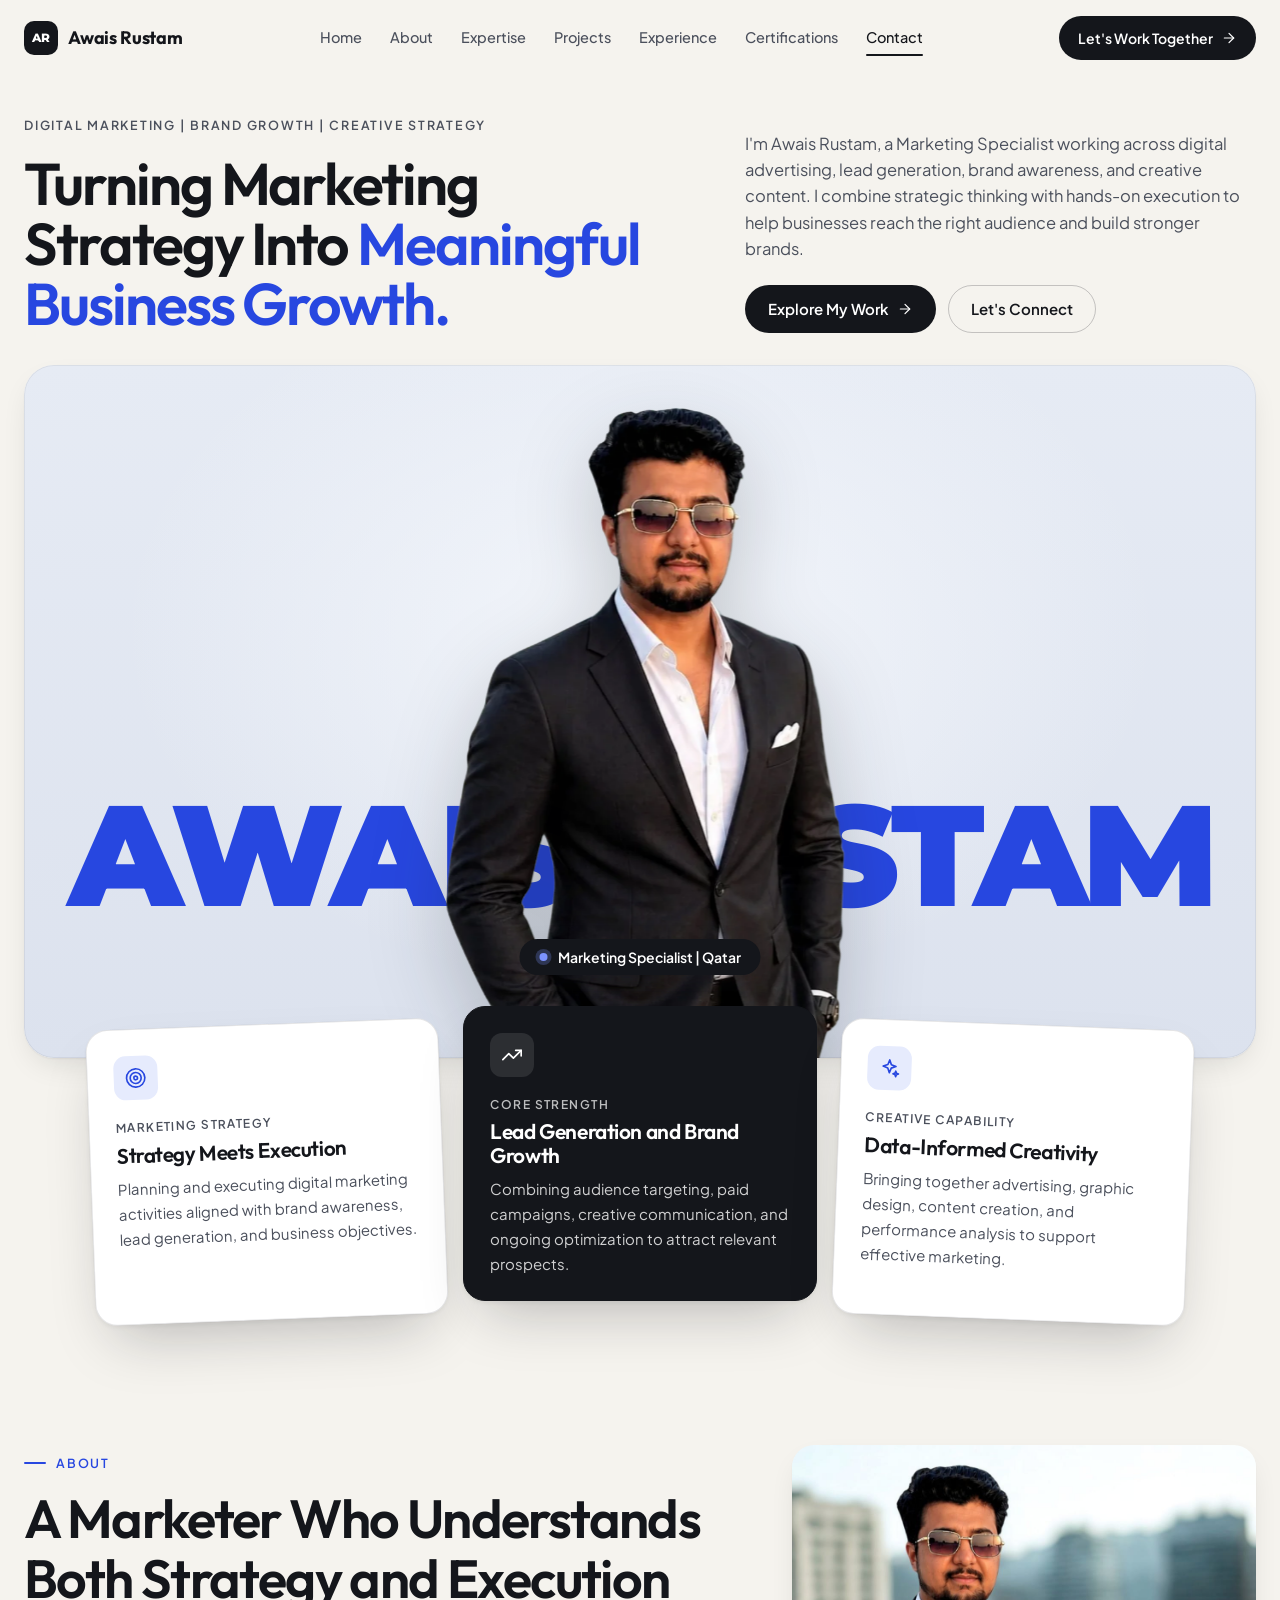
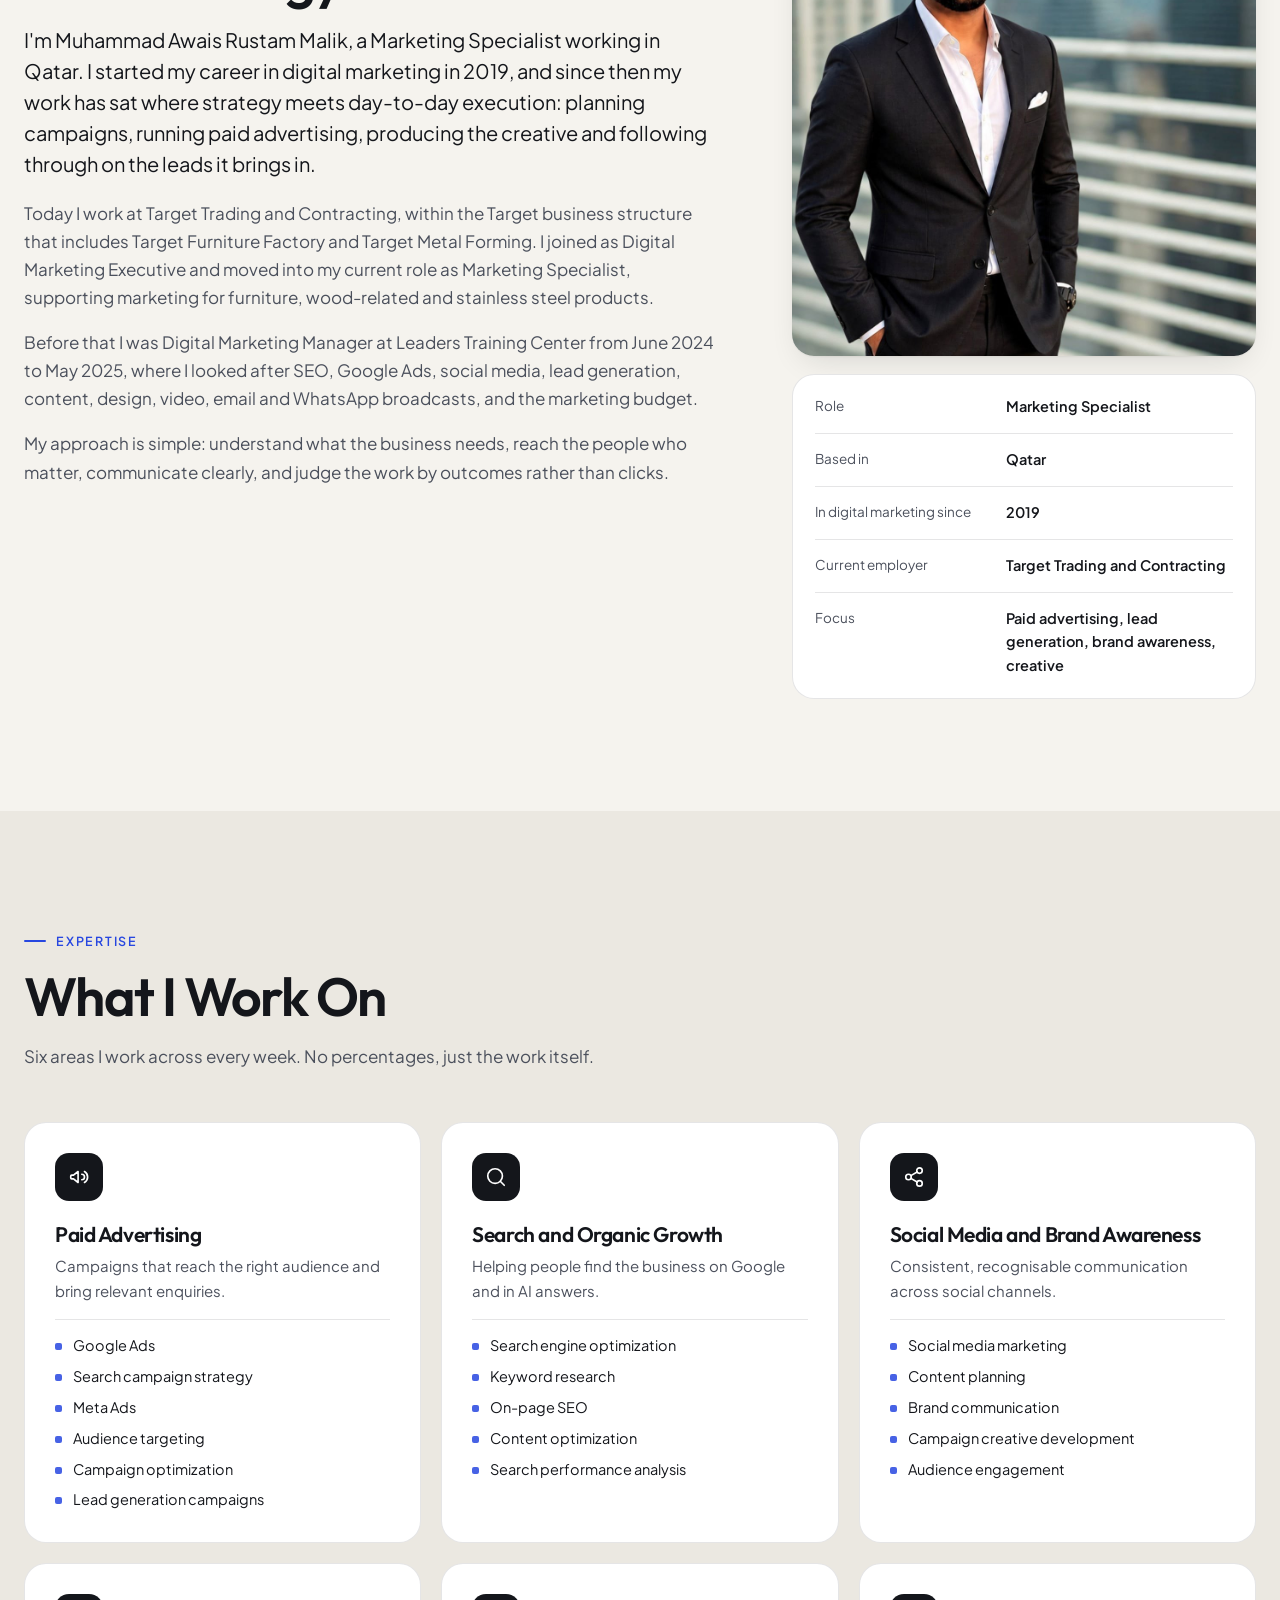
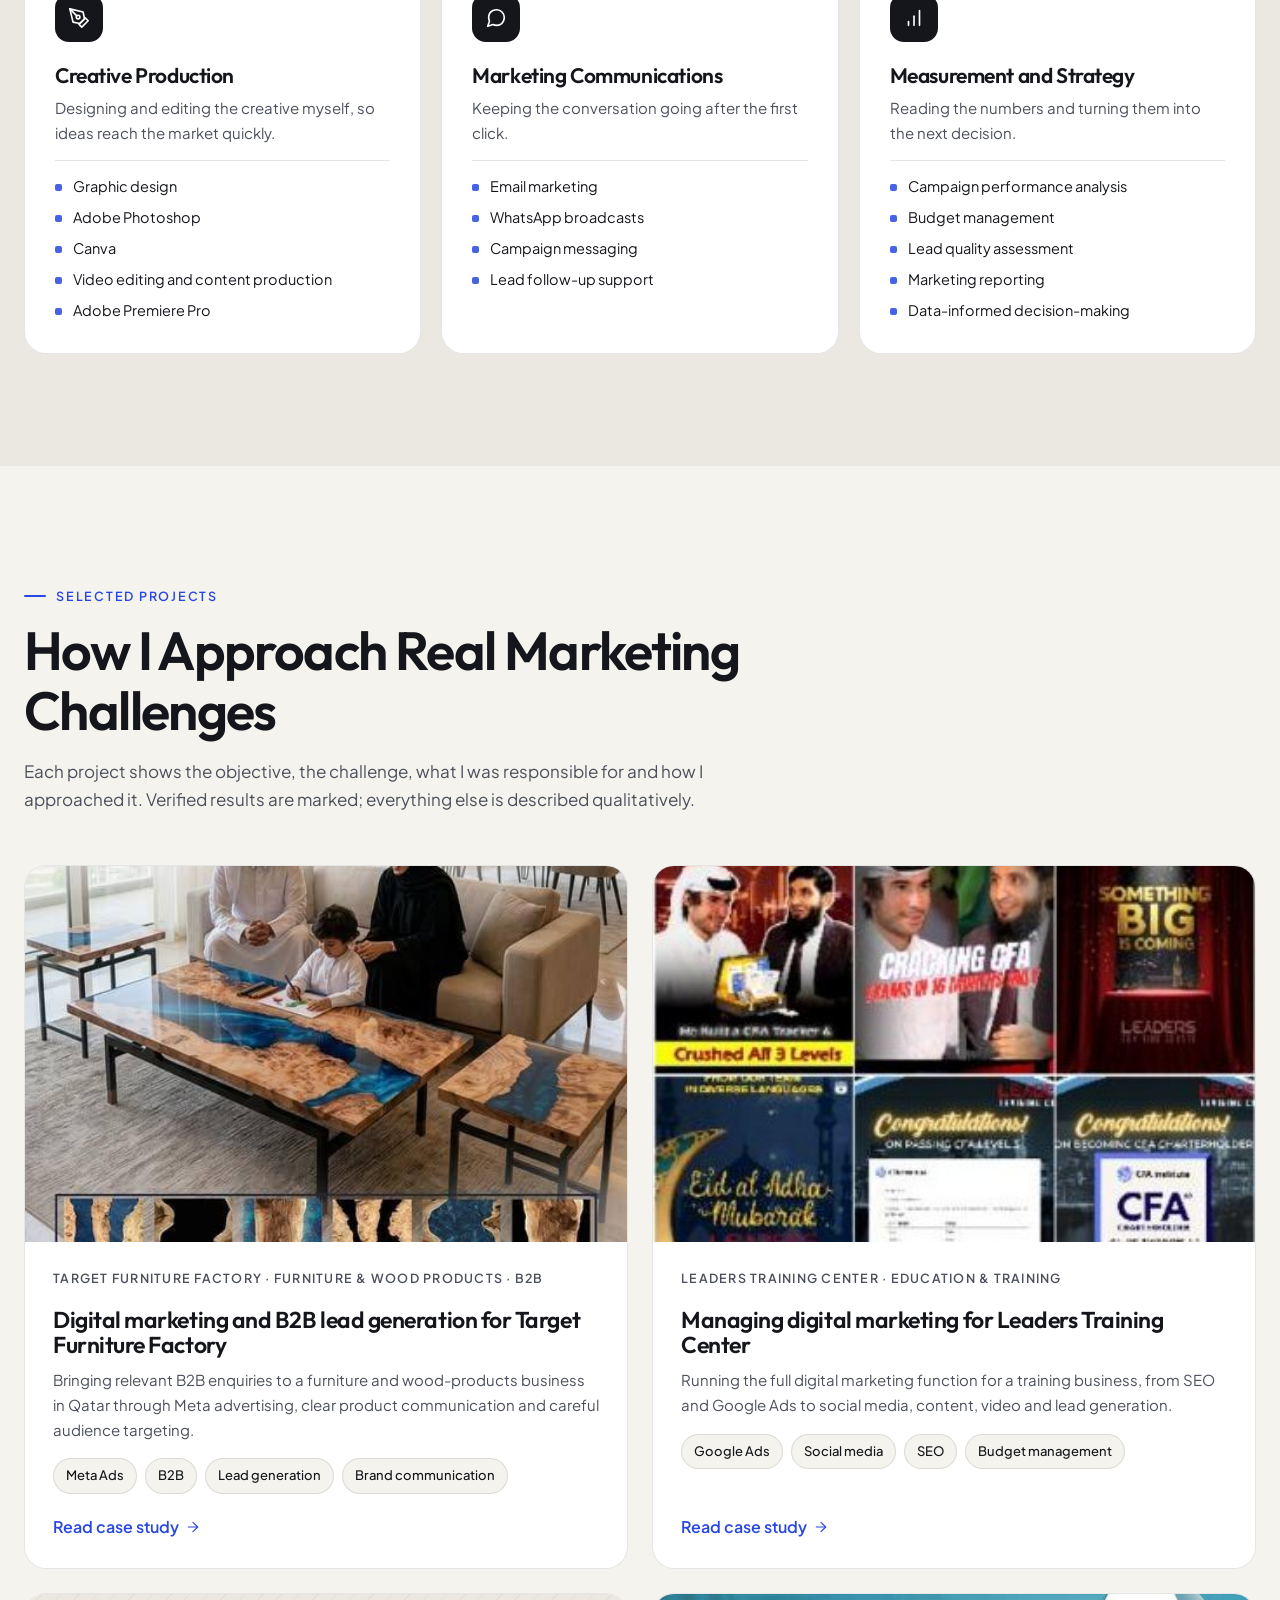
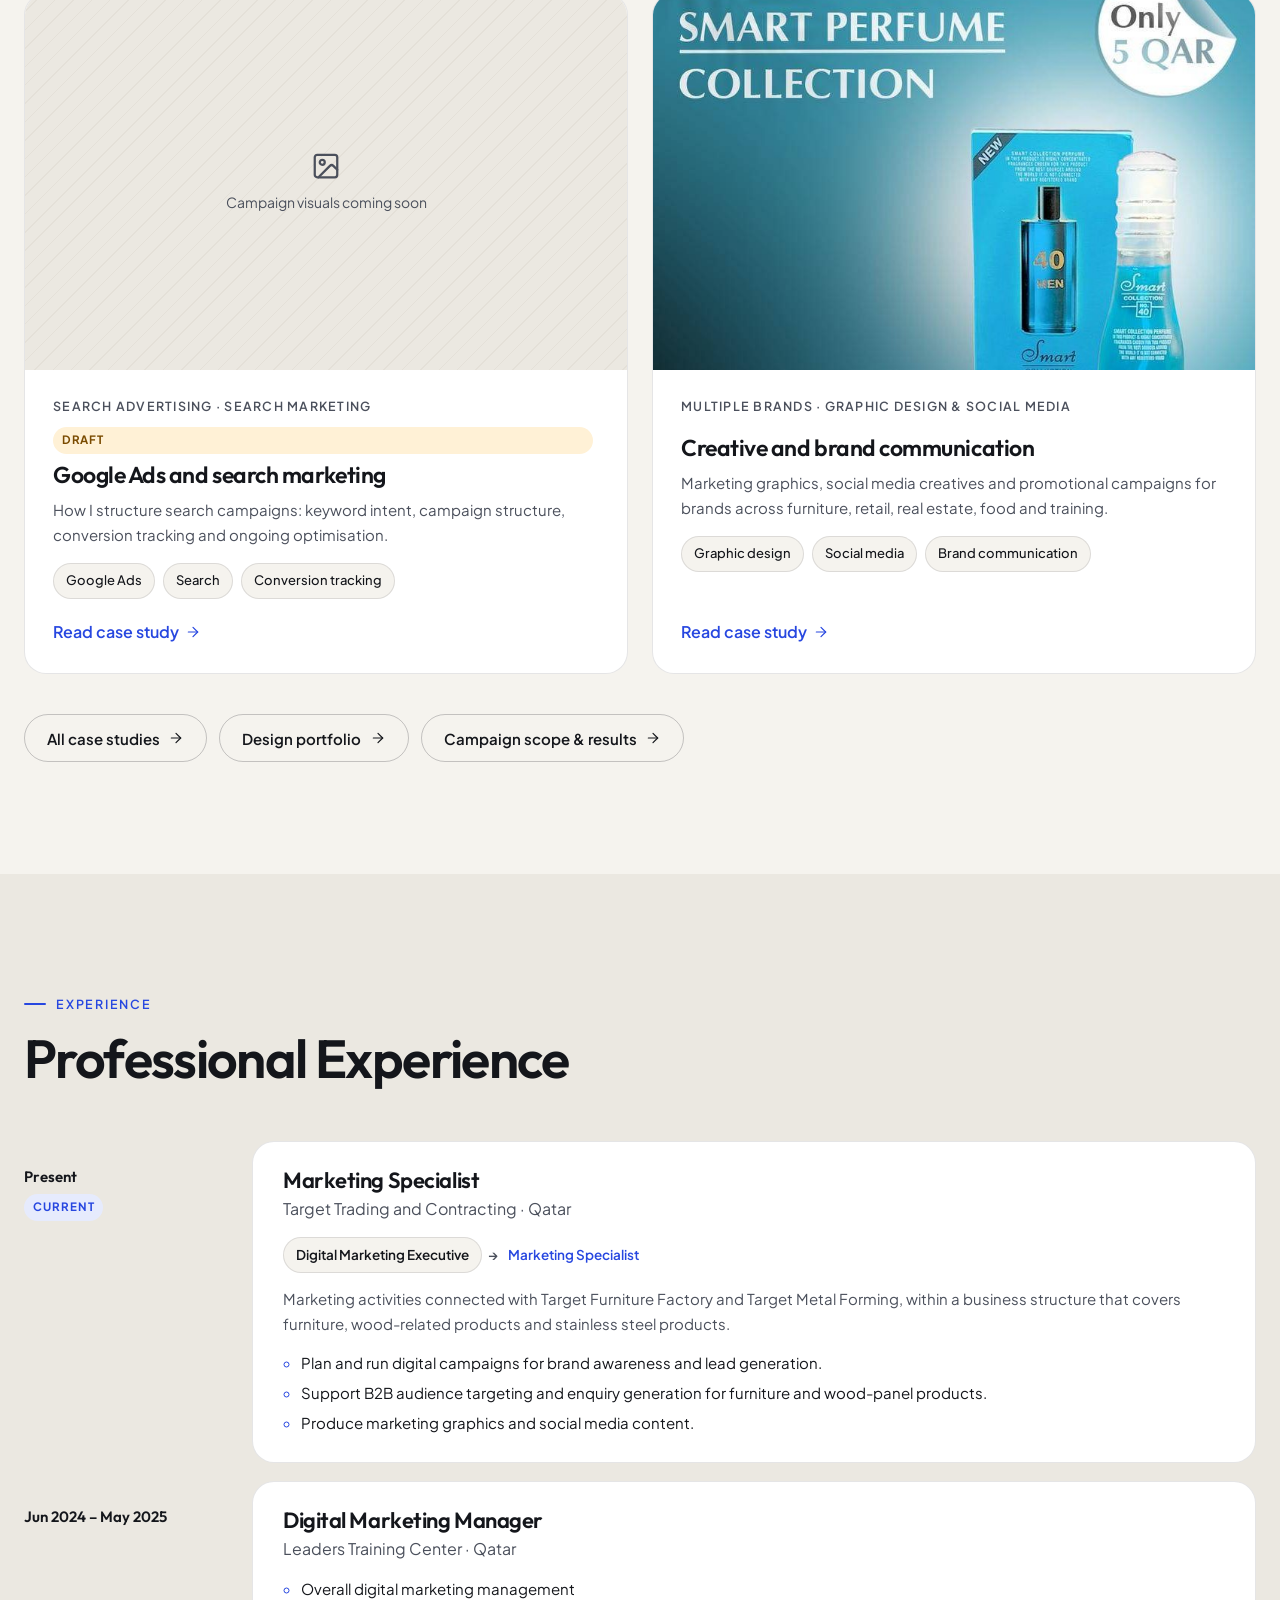
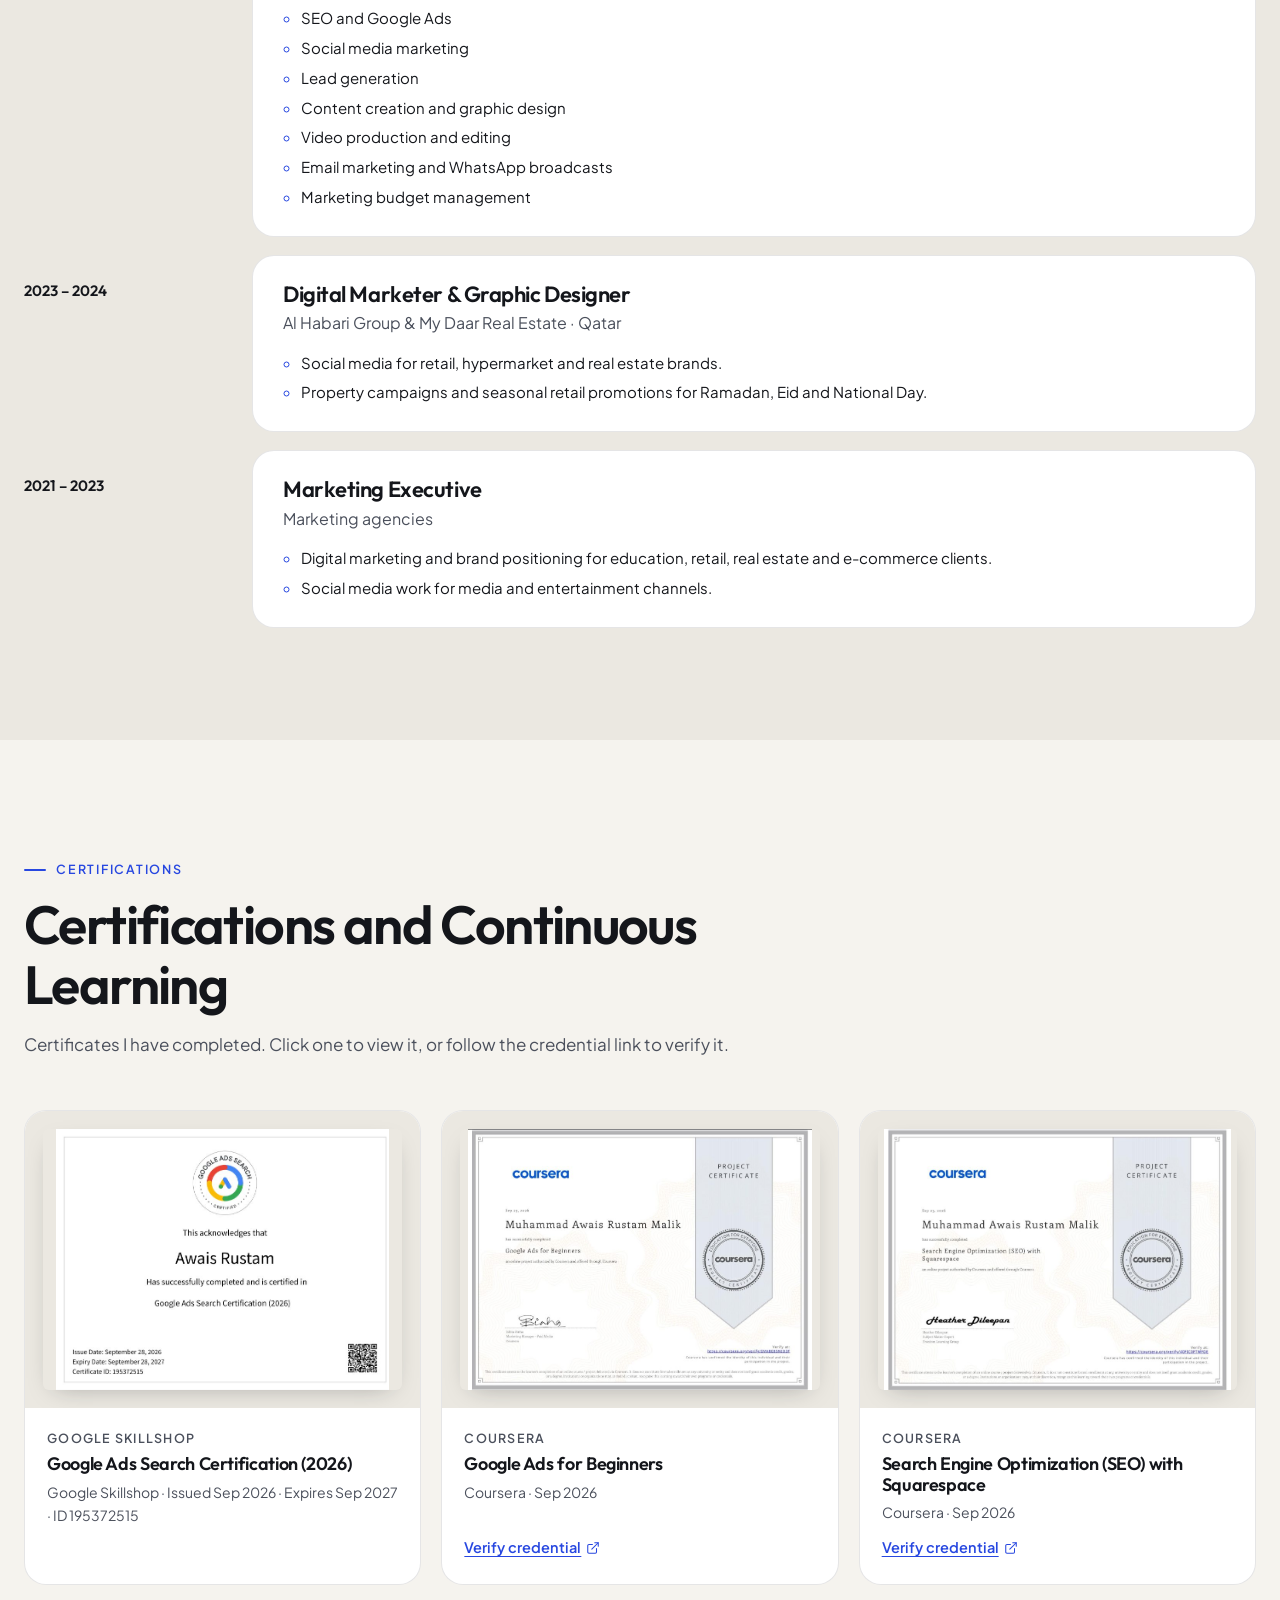
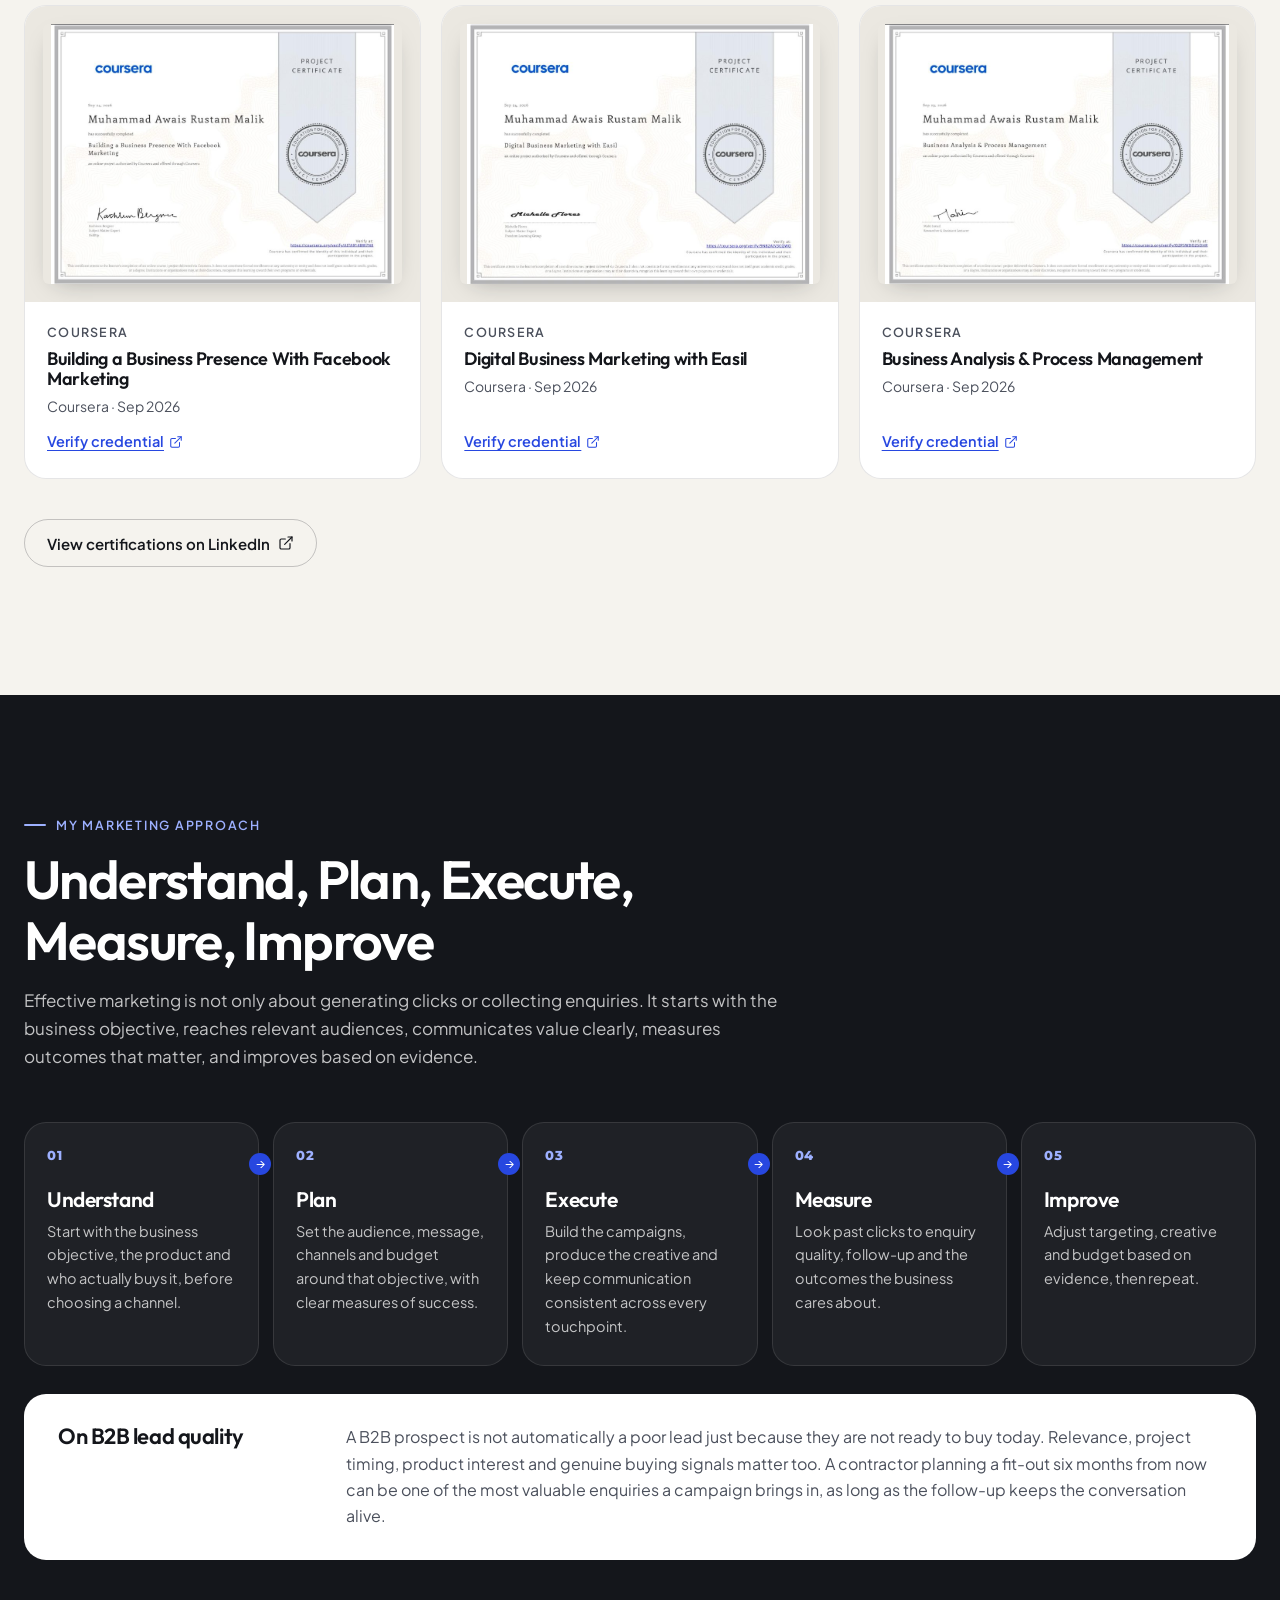
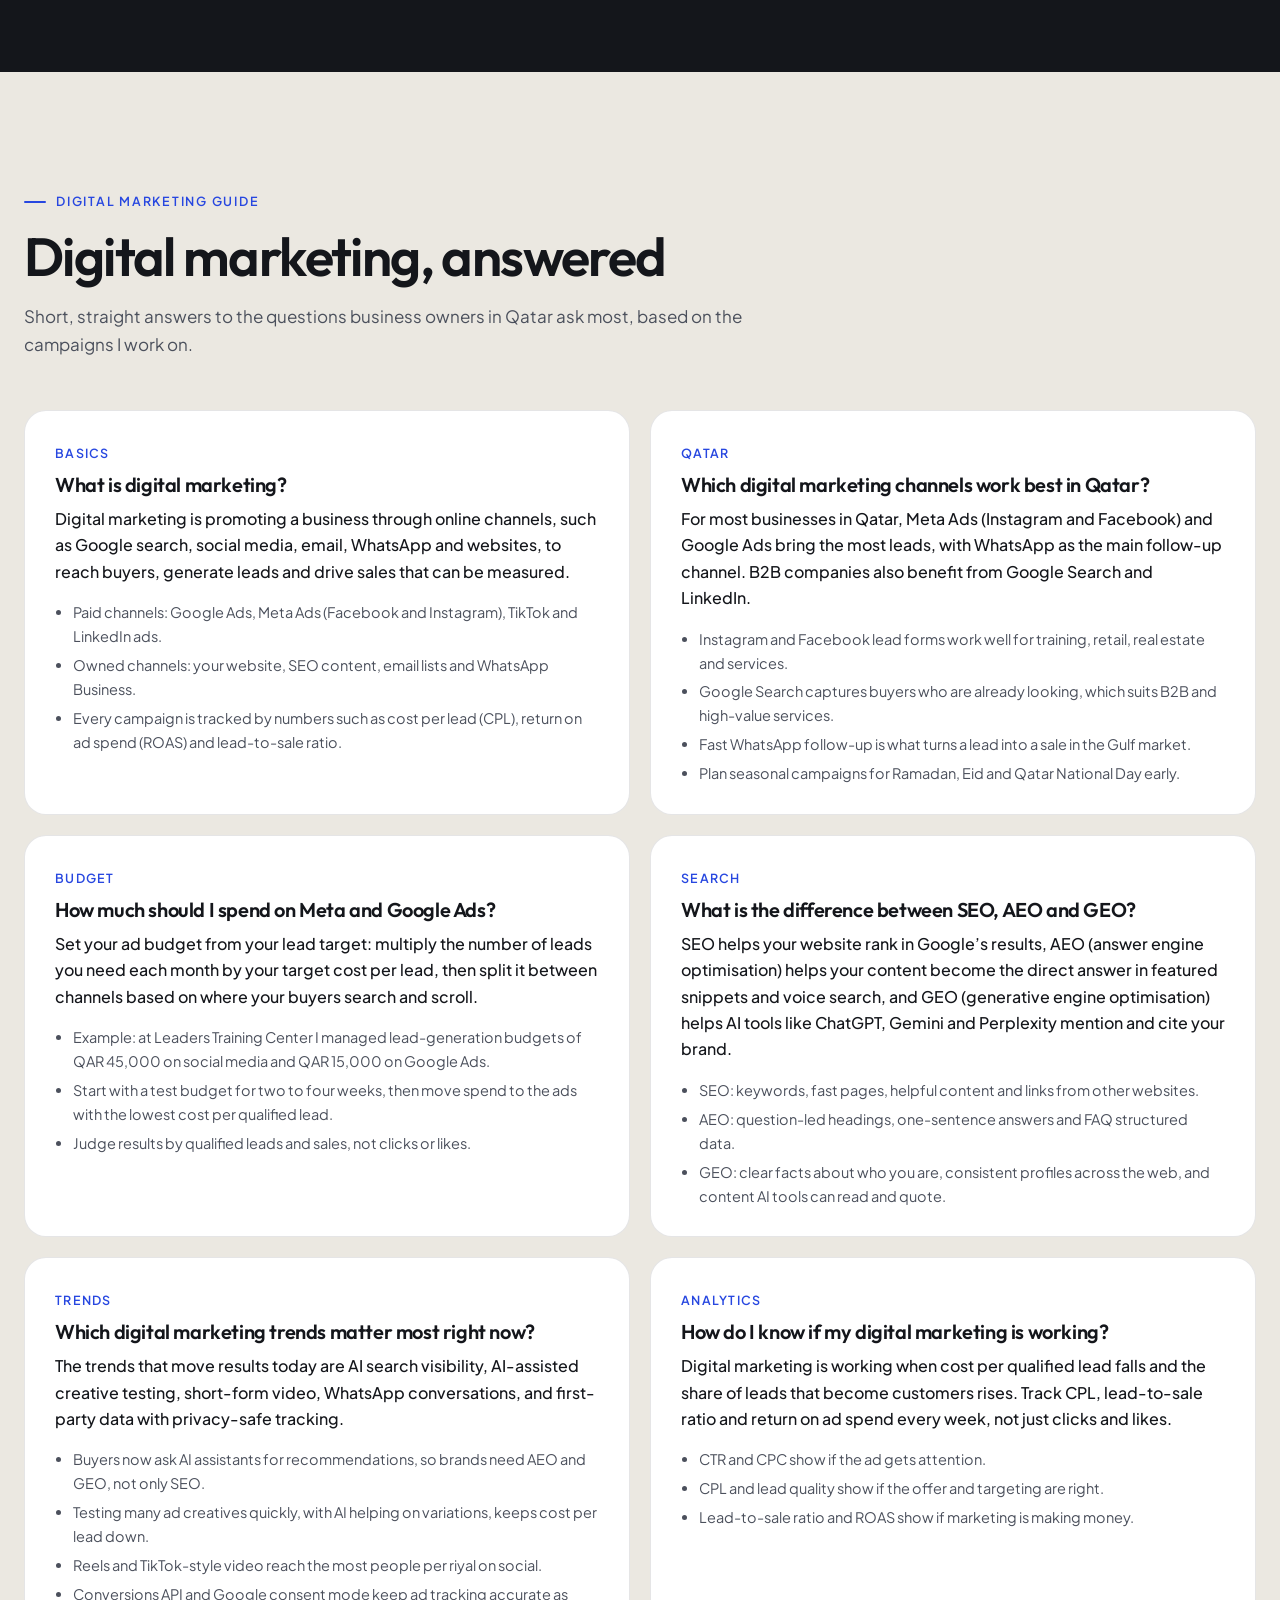
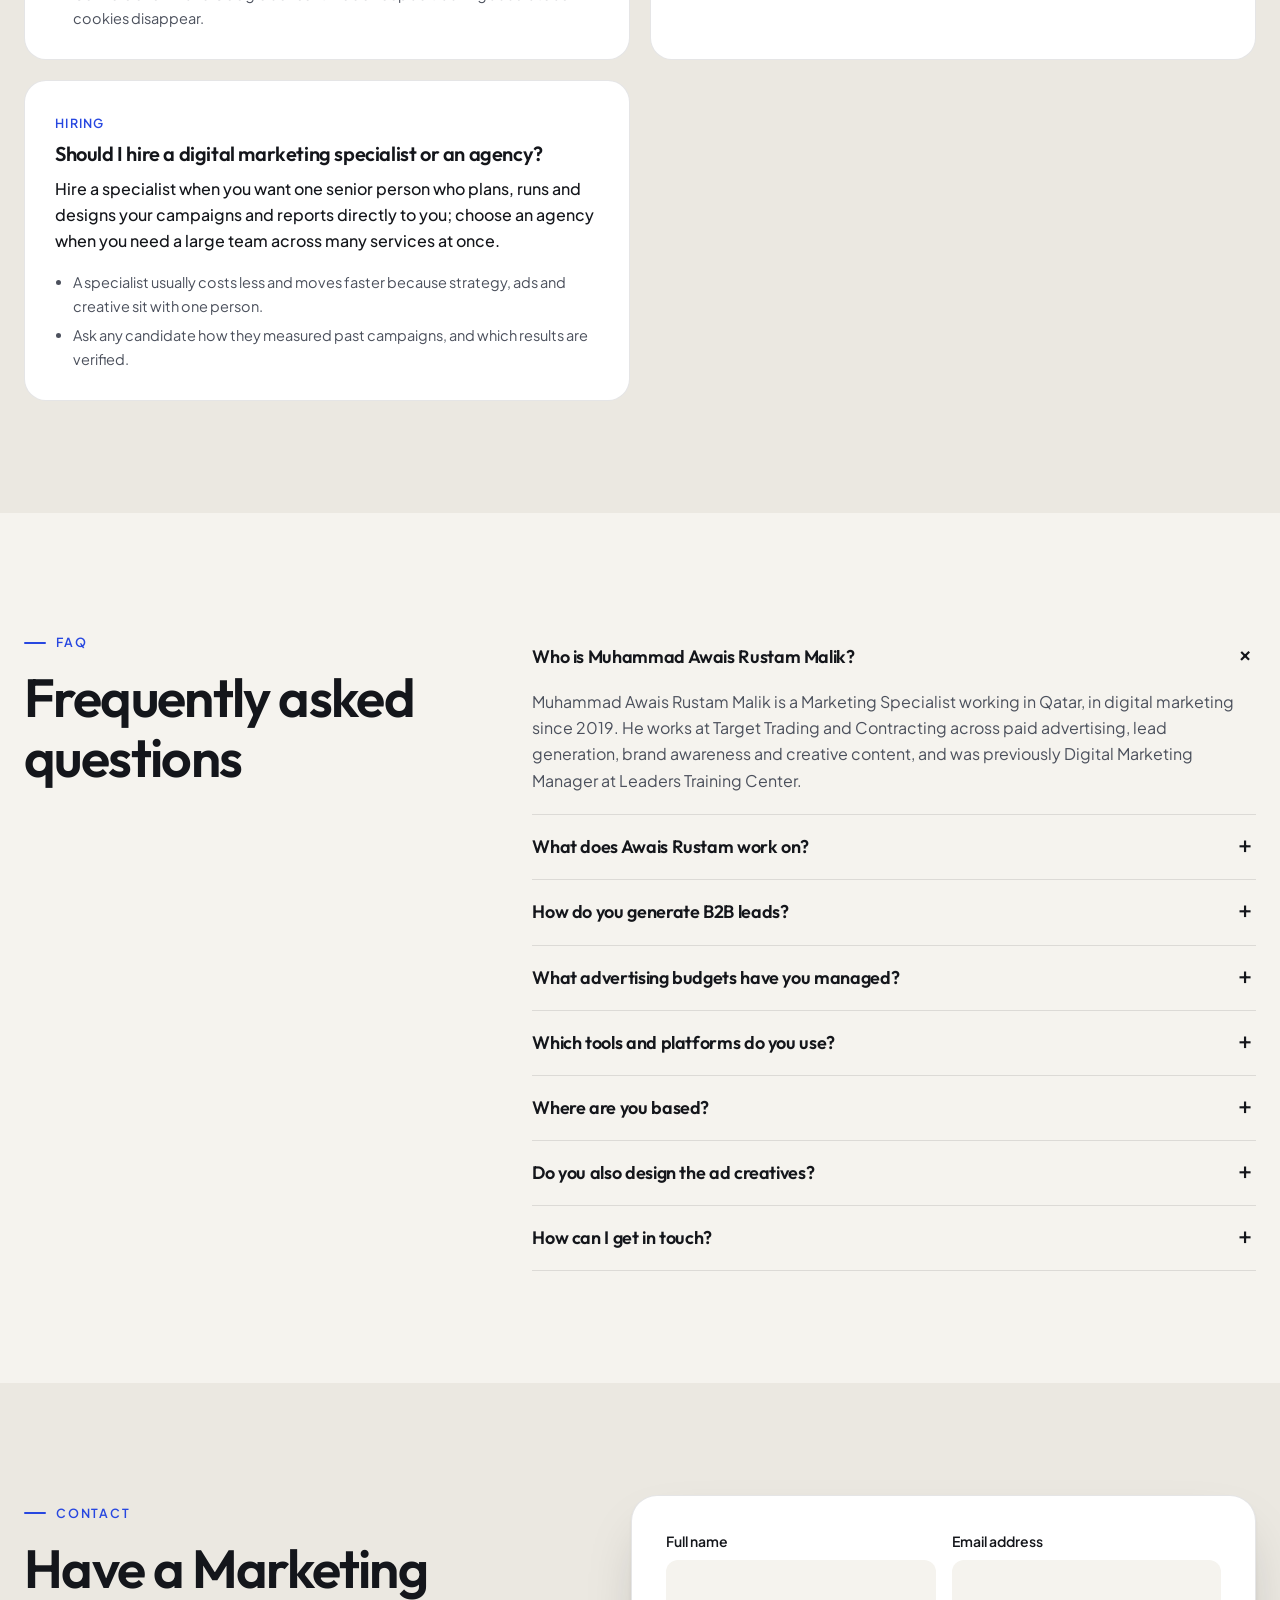
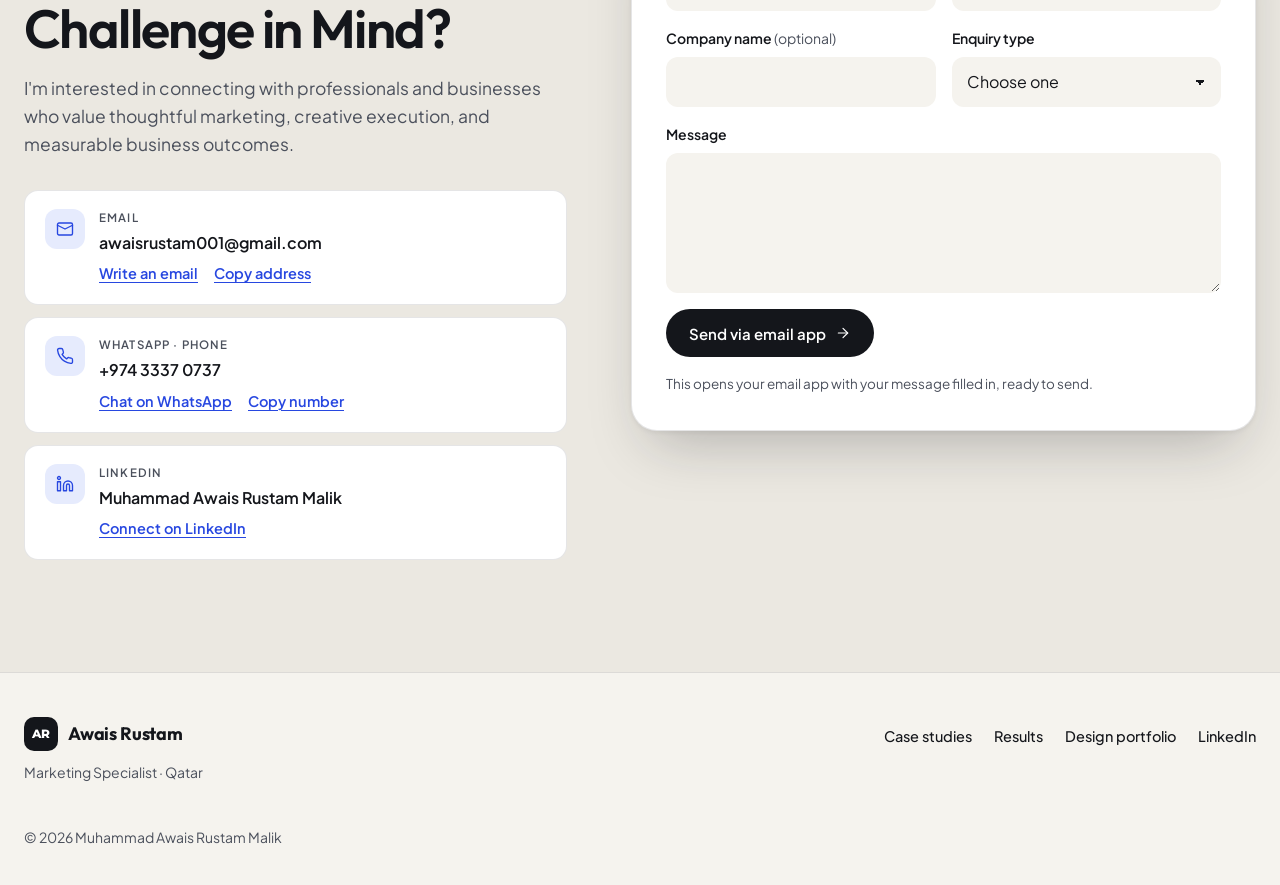
==== commit 76d52876: "Rebuild portfolio in a light editorial style based on the new brief - Light Visor-inspired design: o" ====
--- a/index.html
+++ b/index.html
@@ -3,9 +3,9 @@
 <head>
 <meta charset="utf-8">
 <meta name="viewport" content="width=device-width, initial-scale=1, viewport-fit=cover">
-<title>Muhammad Awais Rustam | Digital Marketing Specialist in Qatar</title><meta name="description" content="Muhammad Awais Rustam is a Doha-based digital marketing specialist with 7+ years in B2B lead generation, Meta &amp; Google Ads, SEO and AI search."><meta name="keywords" content="Muhammad Awais Rustam, Awais Rustam, digital marketing specialist Qatar, digital marketer Doha, B2B lead generation Qatar, performance marketing specialist, Meta Ads specialist, Google Ads expert, search engine marketing, SEM, SEO specialist Qatar, social media marketing Doha, content strategy, email marketing, WhatsApp marketing, PPC, lead generation expert, digital marketing Qatar, digital marketing agency Doha alternative, freelance digital marketer Qatar, AEO, GEO, AI search optimisation, answer engine optimisation, generative engine optimisation"><meta name="author" content="Muhammad Awais Rustam"><meta name="robots" content="index, follow, max-image-preview:large, max-snippet:-1"><link rel="canonical" href="https://muhammadawaisrustam.github.io/"><meta name="theme-color" content="#060D22"><meta property="og:type" content="profile"><meta property="og:site_name" content="Muhammad Awais Rustam"><meta property="og:locale" content="en_US"><meta property="og:title" content="Muhammad Awais Rustam | Digital Marketing Specialist in Qatar"><meta property="og:description" content="Muhammad Awais Rustam is a Doha-based digital marketing specialist with 7+ years in B2B lead generation, Meta &amp; Google Ads, SEO and AI search."><meta property="og:url" content="https://muhammadawaisrustam.github.io/"><meta property="og:image" content="https://muhammadawaisrustam.github.io/og-avatar.jpg"><meta property="og:image:alt" content="Muhammad Awais Rustam, Digital Marketer, in Doha"><meta name="twitter:card" content="summary_large_image"><meta name="twitter:title" content="Muhammad Awais Rustam | Digital Marketing Specialist in Qatar"><meta name="twitter:description" content="Muhammad Awais Rustam is a Doha-based digital marketing specialist with 7+ years in B2B lead generation, Meta &amp; Google Ads, SEO and AI search."><meta name="twitter:image" content="https://muhammadawaisrustam.github.io/og-avatar.jpg"><meta name="geo.region" content="QA"><meta name="geo.placename" content="Doha"><link rel="alternate" type="text/plain" href="llms.txt" title="Plain-text summary for AI assistants"><link rel="icon" href="favicon.svg" type="image/svg+xml"><link rel="apple-touch-icon" href="og-avatar.jpg"><link rel="preload" as="image" href="muhammad-awais-rustam.jpg"><link rel="preconnect" href="https://fonts.googleapis.com"><link rel="preconnect" href="https://fonts.gstatic.com" crossorigin><link rel="stylesheet" href="https://fonts.googleapis.com/css2?family=Instrument+Serif:ital@0;1&family=Hanken+Grotesk:wght@400;500;600;700&family=JetBrains+Mono:wght@500&display=swap"><link rel="stylesheet" href="site.css"><style>:root{--navy:#060D22;--navy-2:#0A1533;--cobalt:#5B8CFF;--signal:#E8C27A}</style><script type="application/ld+json">{"@context":"https://schema.org","@graph":[{"@type":"Person","@id":"https://muhammadawaisrustam.github.io/#person","name":"Muhammad Awais Rustam","alternateName":["Awais Rustam","Muhammad Awais Rustam Malik"],"jobTitle":"Digital Marketing Specialist & Graphic Designer","description":"Muhammad Awais Rustam is a Doha-based digital marketing specialist with 7+ years in B2B lead generation, Meta & Google Ads, SEO and AI search.","url":"https://muhammadawaisrustam.github.io/","image":"https://muhammadawaisrustam.github.io/muhammad-awais-rustam.jpg","email":"mailto:awaisrustam001@gmail.com","telephone":"+97433370737","address":{"@type":"PostalAddress","addressLocality":"Doha","addressCountry":"QA"},"worksFor":{"@type":"Organization","name":"Target Trading & Contracting","url":"https://targetqatar.com"},"alumniOf":{"@type":"CollegeOrUniversity","name":"Sarhad University"},"hasOccupation":{"@type":"Occupation","name":"Digital Marketing Specialist & Graphic Designer","occupationLocation":{"@type":"City","name":"Doha"},"skills":"B2B lead generation, Google Ads & search engine marketing, Meta Ads (Facebook & Instagram), Search engine optimisation, AEO & GEO (AI search visibility), Social media management, Email & WhatsApp marketing, Content strategy, Analytics & reporting, Ad creative design"},"knowsAbout":["Digital marketing","Performance marketing","Lead generation","Paid social advertising","Pay-per-click advertising","Search engine optimisation","Answer engine optimisation (AEO)","Generative engine optimisation (GEO)","Conversion rate optimisation","Marketing analytics","Social media marketing","Content marketing","WhatsApp marketing","B2B lead generation","Google Ads & search engine marketing","Meta Ads (Facebook & Instagram)","Search engine optimisation","AEO & GEO (AI search visibility)","Social media management","Email & WhatsApp marketing","Content strategy","Analytics & reporting","Ad creative design","Meta Ads Manager","Google Ads","Google Analytics","HubSpot","SEMrush","Ahrefs","YouTube Studio","Adobe Photoshop","Adobe Illustrator","Canva","Facebook","Instagram","TikTok","LinkedIn","YouTube","WhatsApp Business","Email"],"makesOffer":[{"@type":"Offer","itemOffered":{"@type":"Service","name":"B2B lead generation","description":"Lead campaigns, landing forms and follow-up flows that bring in qualified business buyers and hand clean leads to sales."}},{"@type":"Offer","itemOffered":{"@type":"Service","name":"Google Ads & search engine marketing","description":"Search and display campaigns, keyword research, bidding and budget pacing tied to cost per lead."}},{"@type":"Offer","itemOffered":{"@type":"Service","name":"Meta Ads (Facebook & Instagram)","description":"Audience targeting, creative testing, retargeting and lead-form campaigns that scale without raising cost per lead."}},{"@type":"Offer","itemOffered":{"@type":"Service","name":"Search engine optimisation","description":"Keyword research, on-page SEO and content that grows organic traffic you don’t pay for."}},{"@type":"Offer","itemOffered":{"@type":"Service","name":"AEO & GEO (AI search visibility)","description":"Structured data, answer-first FAQ content and entity-rich pages so your brand is found and quoted in Google AI Overviews, ChatGPT, Gemini and Perplexity."}},{"@type":"Offer","itemOffered":{"@type":"Service","name":"Social media management","description":"Content calendars, community management and monthly reporting across Instagram, Facebook, TikTok, LinkedIn and YouTube."}},{"@type":"Offer","itemOffered":{"@type":"Service","name":"Email & WhatsApp marketing","description":"Nurture sequences, broadcasts and WhatsApp Business follow-ups that turn enquiries into customers."}},{"@type":"Offer","itemOffered":{"@type":"Service","name":"Content strategy","description":"Messaging and formats matched to each stage of the funnel, from first impression to the sales call."}},{"@type":"Offer","itemOffered":{"@type":"Service","name":"Analytics & reporting","description":"Tracking and reporting on CTR, CPC, CPL, ROAS and lead-to-sale ratio, with clear recommendations."}},{"@type":"Offer","itemOffered":{"@type":"Service","name":"Ad creative design","description":"Static and social ad creatives designed in-house in Photoshop, Illustrator and Canva."}}],"hasCredential":[{"@type":"EducationalOccupationalCredential","name":"Google Ads Search Certification","credentialCategory":"certificate","dateCreated":"2026-09-28","expires":"2027-09-28","identifier":"195372515","recognizedBy":{"@type":"Organization","name":"Google"}},{"@type":"EducationalOccupationalCredential","name":"Google Ads for Beginners","url":"https://coursera.org/verify/DVABE85NIO3F","credentialCategory":"certificate","dateCreated":"2026-09-23","recognizedBy":{"@type":"Organization","name":"Coursera"}},{"@type":"EducationalOccupationalCredential","name":"Search Engine Optimization (SEO) with Squarespace","url":"https://coursera.org/verify/40FIC0FTWFDE","credentialCategory":"certificate","dateCreated":"2026-09-23","recognizedBy":{"@type":"Organization","name":"Coursera"}},{"@type":"EducationalOccupationalCredential","name":"Building a Business Presence With Facebook Marketing","url":"https://coursera.org/verify/AITA914BW7N8","credentialCategory":"certificate","dateCreated":"2026-09-24","recognizedBy":{"@type":"Organization","name":"Coursera"}},{"@type":"EducationalOccupationalCredential","name":"Digital Business Marketing with Easil","url":"https://coursera.org/verify/9N82AIV3CQWO","credentialCategory":"certificate","dateCreated":"2026-09-24","recognizedBy":{"@type":"Organization","name":"Coursera"}},{"@type":"EducationalOccupationalCredential","name":"Business Analysis & Process Management","url":"https://coursera.org/verify/O2P5WDO25OHR","credentialCategory":"certificate","dateCreated":"2026-09-23","recognizedBy":{"@type":"Organization","name":"Coursera"}}],"sameAs":["https://www.linkedin.com/in/muhammad-awais-rustam-malik-4251a7258/"]},{"@type":"WebSite","@id":"https://muhammadawaisrustam.github.io/#website","url":"https://muhammadawaisrustam.github.io/","name":"Muhammad Awais Rustam","inLanguage":"en","publisher":{"@id":"https://muhammadawaisrustam.github.io/#person"}},{"@type":"ProfilePage","@id":"https://muhammadawaisrustam.github.io/#profile","url":"https://muhammadawaisrustam.github.io/","name":"Muhammad Awais Rustam | Digital Marketing Specialist in Qatar","description":"Muhammad Awais Rustam is a Doha-based digital marketing specialist with 7+ years in B2B lead generation, Meta & Google Ads, SEO and AI search.","isPartOf":{"@id":"https://muhammadawaisrustam.github.io/#website"},"about":{"@id":"https://muhammadawaisrustam.github.io/#person"},"mainEntity":{"@id":"https://muhammadawaisrustam.github.io/#person"},"inLanguage":"en","dateModified":"2026-10-28","primaryImageOfPage":{"@type":"ImageObject","contentUrl":"https://muhammadawaisrustam.github.io/muhammad-awais-rustam.jpg"},"speakable":{"@type":"SpeakableSpecification","cssSelector":[".answer",".g-card .direct"]}},{"@type":"ProfessionalService","@id":"https://muhammadawaisrustam.github.io/#service","name":"Muhammad Awais Rustam – Digital Marketing Services","description":"Muhammad Awais Rustam is a Doha-based digital marketing specialist with 7+ years in B2B lead generation, Meta & Google Ads, SEO and AI search.","url":"https://muhammadawaisrustam.github.io/","image":"https://muhammadawaisrustam.github.io/og-avatar.jpg","email":"awaisrustam001@gmail.com","telephone":"+97433370737","address":{"@type":"PostalAddress","addressLocality":"Doha","addressCountry":"QA"},"areaServed":[{"@type":"Country","name":"Qatar"},{"@type":"Place","name":"Worldwide"}],"founder":{"@id":"https://muhammadawaisrustam.github.io/#person"},"employee":{"@id":"https://muhammadawaisrustam.github.io/#person"},"knowsAbout":["Digital marketing","Performance marketing","Lead generation","Paid social advertising","Pay-per-click advertising","Search engine optimisation","Answer engine optimisation (AEO)","Generative engine optimisation (GEO)","Conversion rate optimisation","Marketing analytics","Social media marketing","Content marketing","WhatsApp marketing"],"hasOfferCatalog":{"@type":"OfferCatalog","name":"Digital marketing services","itemListElement":[{"@type":"Offer","itemOffered":{"@type":"Service","name":"B2B lead generation","description":"Lead campaigns, landing forms and follow-up flows that bring in qualified business buyers and hand clean leads to sales.","serviceType":"B2B lead generation","provider":{"@id":"https://muhammadawaisrustam.github.io/#person"},"areaServed":"Qatar, Worldwide"}},{"@type":"Offer","itemOffered":{"@type":"Service","name":"Google Ads & search engine marketing","description":"Search and display campaigns, keyword research, bidding and budget pacing tied to cost per lead.","serviceType":"Google Ads & search engine marketing","provider":{"@id":"https://muhammadawaisrustam.github.io/#person"},"areaServed":"Qatar, Worldwide"}},{"@type":"Offer","itemOffered":{"@type":"Service","name":"Meta Ads (Facebook & Instagram)","description":"Audience targeting, creative testing, retargeting and lead-form campaigns that scale without raising cost per lead.","serviceType":"Meta Ads (Facebook & Instagram)","provider":{"@id":"https://muhammadawaisrustam.github.io/#person"},"areaServed":"Qatar, Worldwide"}},{"@type":"Offer","itemOffered":{"@type":"Service","name":"Search engine optimisation","description":"Keyword research, on-page SEO and content that grows organic traffic you don’t pay for.","serviceType":"Search engine optimisation","provider":{"@id":"https://muhammadawaisrustam.github.io/#person"},"areaServed":"Qatar, Worldwide"}},{"@type":"Offer","itemOffered":{"@type":"Service","name":"AEO & GEO (AI search visibility)","description":"Structured data, answer-first FAQ content and entity-rich pages so your brand is found and quoted in Google AI Overviews, ChatGPT, Gemini and Perplexity.","serviceType":"AEO & GEO (AI search visibility)","provider":{"@id":"https://muhammadawaisrustam.github.io/#person"},"areaServed":"Qatar, Worldwide"}},{"@type":"Offer","itemOffered":{"@type":"Service","name":"Social media management","description":"Content calendars, community management and monthly reporting across Instagram, Facebook, TikTok, LinkedIn and YouTube.","serviceType":"Social media management","provider":{"@id":"https://muhammadawaisrustam.github.io/#person"},"areaServed":"Qatar, Worldwide"}},{"@type":"Offer","itemOffered":{"@type":"Service","name":"Email & WhatsApp marketing","description":"Nurture sequences, broadcasts and WhatsApp Business follow-ups that turn enquiries into customers.","serviceType":"Email & WhatsApp marketing","provider":{"@id":"https://muhammadawaisrustam.github.io/#person"},"areaServed":"Qatar, Worldwide"}},{"@type":"Offer","itemOffered":{"@type":"Service","name":"Content strategy","description":"Messaging and formats matched to each stage of the funnel, from first impression to the sales call.","serviceType":"Content strategy","provider":{"@id":"https://muhammadawaisrustam.github.io/#person"},"areaServed":"Qatar, Worldwide"}},{"@type":"Offer","itemOffered":{"@type":"Service","name":"Analytics & reporting","description":"Tracking and reporting on CTR, CPC, CPL, ROAS and lead-to-sale ratio, with clear recommendations.","serviceType":"Analytics & reporting","provider":{"@id":"https://muhammadawaisrustam.github.io/#person"},"areaServed":"Qatar, Worldwide"}},{"@type":"Offer","itemOffered":{"@type":"Service","name":"Ad creative design","description":"Static and social ad creatives designed in-house in Photoshop, Illustrator and Canva.","serviceType":"Ad creative design","provider":{"@id":"https://muhammadawaisrustam.github.io/#person"},"areaServed":"Qatar, Worldwide"}}]},"sameAs":["https://www.linkedin.com/in/muhammad-awais-rustam-malik-4251a7258/"]},{"@type":"FAQPage","@id":"https://muhammadawaisrustam.github.io/#faq","mainEntity":[{"@type":"Question","name":"What is digital marketing?","acceptedAnswer":{"@type":"Answer","text":"Digital marketing is promoting a business through online channels, such as Google search, social media, email, WhatsApp and websites, to reach buyers, generate leads and drive sales that can be measured. Paid channels: Google Ads, Meta Ads (Facebook and Instagram), TikTok and LinkedIn ads. Owned channels: your website, SEO content, email lists and WhatsApp Business. Every campaign is tracked by numbers such as cost per lead (CPL), return on ad spend (ROAS) and lead-to-sale ratio."}},{"@type":"Question","name":"Which digital marketing channels work best in Qatar?","acceptedAnswer":{"@type":"Answer","text":"For most businesses in Qatar, Meta Ads (Instagram and Facebook) and Google Ads bring the most leads, with WhatsApp as the main follow-up channel. B2B companies also benefit from Google Search and LinkedIn. Instagram and Facebook lead forms work well for training, retail, real estate and services. Google Search captures buyers who are already looking, which suits B2B and high-value services. Fast WhatsApp follow-up is what turns a lead into a sale in the Gulf market. Plan seasonal campaigns for Ramadan, Eid and Qatar National Day early."}},{"@type":"Question","name":"How much should I spend on Meta and Google Ads?","acceptedAnswer":{"@type":"Answer","text":"Set your ad budget from your lead target: multiply the number of leads you need each month by your target cost per lead, then split it between channels based on where your buyers search and scroll. Example: at Leaders Training Centre a QAR 60,000 monthly budget, 75% Meta and 25% Google, produced more than 6,000 leads a month. Start with a test budget for two to four weeks, then move spend to the ads with the lowest cost per qualified lead. Judge results by qualified leads and sales, not clicks or likes."}},{"@type":"Question","name":"What is the difference between SEO, AEO and GEO?","acceptedAnswer":{"@type":"Answer","text":"SEO helps your website rank in Google’s results, AEO (answer engine optimisation) helps your content become the direct answer in featured snippets and voice search, and GEO (generative engine optimisation) helps AI tools like ChatGPT, Gemini and Perplexity mention and cite your brand. SEO: keywords, fast pages, helpful content and links from other websites. AEO: question-led headings, one-sentence answers and FAQ structured data. GEO: clear facts about who you are, consistent profiles across the web, and content AI tools can read and quote."}},{"@type":"Question","name":"Which digital marketing trends matter most right now?","acceptedAnswer":{"@type":"Answer","text":"The trends that move results today are AI search visibility, AI-assisted creative testing, short-form video, WhatsApp conversations, and first-party data with privacy-safe tracking. Buyers now ask AI assistants for recommendations, so brands need AEO and GEO, not only SEO. Testing many ad creatives quickly, with AI helping on variations, keeps cost per lead down. Reels and TikTok-style video reach the most people per riyal on social. Conversions API and Google consent mode keep ad tracking accurate as cookies disappear."}},{"@type":"Question","name":"How do I know if my digital marketing is working?","acceptedAnswer":{"@type":"Answer","text":"Digital marketing is working when cost per qualified lead falls and the share of leads that become customers rises. Track CPL, lead-to-sale ratio and return on ad spend every week, not just clicks and likes. CTR and CPC show if the ad gets attention. CPL and lead quality show if the offer and targeting are right. Lead-to-sale ratio and ROAS show if marketing is making money."}},{"@type":"Question","name":"Should I hire a digital marketing specialist or an agency?","acceptedAnswer":{"@type":"Answer","text":"Hire a specialist when you want one senior person who plans, runs and designs your campaigns and reports directly to you; choose an agency when you need a large team across many services at once. A specialist usually costs less and moves faster because strategy, ads and creative sit with one person. Ask any candidate for real numbers from past campaigns, such as leads, CPL and ROAS."}},{"@type":"Question","name":"Who is Muhammad Awais Rustam?","acceptedAnswer":{"@type":"Answer","text":"Muhammad Awais Rustam is a digital marketing specialist in Doha, Qatar, with over seven years of experience in B2B lead generation, Meta and Google Ads, SEO and social media marketing. He leads digital marketing for Target Group and also takes freelance projects."}},{"@type":"Question","name":"What digital marketing services do you offer?","acceptedAnswer":{"@type":"Answer","text":"B2B lead generation, Google Ads and search engine marketing (SEM), Meta Ads on Facebook and Instagram, SEO, social media management, content strategy, email and WhatsApp marketing, analytics and reporting, and ad creative design."}},{"@type":"Question","name":"How do you generate B2B leads?","acceptedAnswer":{"@type":"Answer","text":"I combine targeted Meta and Google lead campaigns with clear offers and fast WhatsApp and email follow-up, then qualify each lead before passing it to sales. At Target Group this produces more than 200 qualified B2B leads a month."}},{"@type":"Question","name":"How large a budget can you manage?","acceptedAnswer":{"@type":"Answer","text":"I have managed ad budgets of QAR 60,000 per month, split across Meta Ads and Google Ads, planned from lead targets and cost-per-lead goals."}},{"@type":"Question","name":"Which tools and platforms do you use?","acceptedAnswer":{"@type":"Answer","text":"Meta Ads Manager, Google Ads, Google Analytics, HubSpot, SEMrush, Ahrefs and YouTube Studio for marketing, and Adobe Photoshop, Illustrator and Canva for creative."}},{"@type":"Question","name":"Do you work with clients outside Qatar?","acceptedAnswer":{"@type":"Answer","text":"Yes. Alongside my role in Doha I work on freelance projects for brands in other countries, fully remote."}},{"@type":"Question","name":"Do you also design the ad creatives?","acceptedAnswer":{"@type":"Answer","text":"Yes. I design social media posts, ad creatives, flyers and brand assets myself. You can see examples on my design portfolio page."}},{"@type":"Question","name":"How can I hire you?","acceptedAnswer":{"@type":"Answer","text":"Email awaisrustam001@gmail.com or message +974 3337 0737 on WhatsApp with your goals and budget, and I’ll reply with a plan."}}]}]}</script><script>document.documentElement.classList.add('js')</script><style>:root{padding-top:env(safe-area-inset-top,0px);padding-bottom:env(safe-area-inset-bottom,0px)}[hidden]{display:none!important}</style>
+<title>Muhammad Awais Rustam Malik | Digital Marketing Specialist</title><meta name="description" content="Explore the digital marketing portfolio of Muhammad Awais Rustam Malik, featuring paid advertising, SEO, lead generation, creative marketing, and brand growth."><meta name="keywords" content="Muhammad Awais Rustam Malik, Awais Rustam, digital marketing specialist Qatar, marketing specialist Doha, B2B lead generation Qatar, Google Ads Qatar, Meta Ads specialist, search engine marketing, SEO Qatar, social media marketing Doha, content strategy, graphic design, email marketing, WhatsApp marketing, lead generation, brand awareness, AEO, GEO"><meta name="author" content="Muhammad Awais Rustam Malik"><meta name="robots" content="index, follow, max-image-preview:large, max-snippet:-1"><link rel="canonical" href="https://muhammadawaisrustam.github.io/"><meta name="theme-color" content="#F5F3EE"><meta property="og:type" content="profile"><meta property="og:site_name" content="Muhammad Awais Rustam Malik"><meta property="og:locale" content="en_US"><meta property="og:title" content="Muhammad Awais Rustam Malik | Digital Marketing Specialist"><meta property="og:description" content="Explore the digital marketing portfolio of Muhammad Awais Rustam Malik, featuring paid advertising, SEO, lead generation, creative marketing, and brand growth."><meta property="og:url" content="https://muhammadawaisrustam.github.io/"><meta property="og:image" content="https://muhammadawaisrustam.github.io/og-avatar.jpg"><meta property="og:image:alt" content="Muhammad Awais Rustam Malik, Marketing Specialist in Qatar"><meta name="twitter:card" content="summary_large_image"><meta name="twitter:title" content="Muhammad Awais Rustam Malik | Digital Marketing Specialist"><meta name="twitter:description" content="Explore the digital marketing portfolio of Muhammad Awais Rustam Malik, featuring paid advertising, SEO, lead generation, creative marketing, and brand growth."><meta name="twitter:image" content="https://muhammadawaisrustam.github.io/og-avatar.jpg"><meta name="geo.region" content="QA"><meta name="geo.placename" content="Doha"><link rel="alternate" type="text/plain" href="llms.txt" title="Plain-text summary for AI assistants"><link rel="icon" href="favicon.svg" type="image/svg+xml"><link rel="apple-touch-icon" href="og-avatar.jpg"><link rel="preload" as="image" href="awais-rustam-cutout.webp"><link rel="preconnect" href="https://fonts.googleapis.com"><link rel="preconnect" href="https://fonts.gstatic.com" crossorigin><link rel="stylesheet" href="https://fonts.googleapis.com/css2?family=Montserrat:wght@800;900&family=Outfit:wght@500;600;700&family=Plus+Jakarta+Sans:wght@400;500;600;700&display=swap"><link rel="stylesheet" href="site.css"><style>:root{--bg:#F5F3EE;--surface:#FFFFFF;--accent:#2747E0;--ink:#14161B}</style><script type="application/ld+json">{"@context":"https://schema.org","@graph":[{"@type":"Person","@id":"https://muhammadawaisrustam.github.io/#person","name":"Muhammad Awais Rustam Malik","alternateName":["Awais Rustam","Muhammad Awais Rustam"],"jobTitle":"Marketing Specialist","description":"Explore the digital marketing portfolio of Muhammad Awais Rustam Malik, featuring paid advertising, SEO, lead generation, creative marketing, and brand growth.","url":"https://muhammadawaisrustam.github.io/","image":"https://muhammadawaisrustam.github.io/muhammad-awais-rustam.jpg","email":"mailto:awaisrustam001@gmail.com","telephone":"+97433370737","address":{"@type":"PostalAddress","addressLocality":"Doha","addressCountry":"QA"},"worksFor":{"@type":"Organization","name":"Target Trading & Contracting","url":"https://targetqatar.com"},"hasOccupation":{"@type":"Occupation","name":"Marketing Specialist","occupationLocation":{"@type":"City","name":"Doha"},"skills":"Paid Advertising, Search and Organic Growth, Social Media and Brand Awareness, Creative Production, Marketing Communications, Measurement and Strategy"},"knowsAbout":["Digital marketing","Lead generation","Google Ads","Search engine marketing","Meta Ads","Audience targeting","Search engine optimisation","Social media marketing","Brand awareness","Content planning","Graphic design","Video editing","Email marketing","WhatsApp marketing","Marketing reporting","Paid Advertising","Search and Organic Growth","Social Media and Brand Awareness","Creative Production","Marketing Communications","Measurement and Strategy"],"makesOffer":[{"@type":"Offer","itemOffered":{"@type":"Service","name":"Paid Advertising","description":"Campaigns that reach the right audience and bring relevant enquiries."}},{"@type":"Offer","itemOffered":{"@type":"Service","name":"Search and Organic Growth","description":"Helping people find the business on Google and in AI answers."}},{"@type":"Offer","itemOffered":{"@type":"Service","name":"Social Media and Brand Awareness","description":"Consistent, recognisable communication across social channels."}},{"@type":"Offer","itemOffered":{"@type":"Service","name":"Creative Production","description":"Designing and editing the creative myself, so ideas reach the market quickly."}},{"@type":"Offer","itemOffered":{"@type":"Service","name":"Marketing Communications","description":"Keeping the conversation going after the first click."}},{"@type":"Offer","itemOffered":{"@type":"Service","name":"Measurement and Strategy","description":"Reading the numbers and turning them into the next decision."}}],"hasCredential":[{"@type":"EducationalOccupationalCredential","name":"Google Ads Search Certification (2026)","credentialCategory":"certificate","dateCreated":"2026-09-28","expires":"2027-09-28","identifier":"195372515","recognizedBy":{"@type":"Organization","name":"Google Skillshop"}},{"@type":"EducationalOccupationalCredential","name":"Google Ads for Beginners","url":"https://coursera.org/verify/DVABE85NIO3F","credentialCategory":"certificate","dateCreated":"2026-09-23","recognizedBy":{"@type":"Organization","name":"Coursera"}},{"@type":"EducationalOccupationalCredential","name":"Search Engine Optimization (SEO) with Squarespace","url":"https://coursera.org/verify/40FIC0FTWFDE","credentialCategory":"certificate","dateCreated":"2026-09-23","recognizedBy":{"@type":"Organization","name":"Coursera"}},{"@type":"EducationalOccupationalCredential","name":"Building a Business Presence With Facebook Marketing","url":"https://coursera.org/verify/AITA914BW7N8","credentialCategory":"certificate","dateCreated":"2026-09-24","recognizedBy":{"@type":"Organization","name":"Coursera"}},{"@type":"EducationalOccupationalCredential","name":"Digital Business Marketing with Easil","url":"https://coursera.org/verify/9N82AIV3CQWO","credentialCategory":"certificate","dateCreated":"2026-09-24","recognizedBy":{"@type":"Organization","name":"Coursera"}},{"@type":"EducationalOccupationalCredential","name":"Business Analysis & Process Management","url":"https://coursera.org/verify/O2P5WDO25OHR","credentialCategory":"certificate","dateCreated":"2026-09-23","recognizedBy":{"@type":"Organization","name":"Coursera"}}],"sameAs":["https://www.linkedin.com/in/muhammad-awais-rustam-malik-4251a7258/"]},{"@type":"WebSite","@id":"https://muhammadawaisrustam.github.io/#website","url":"https://muhammadawaisrustam.github.io/","name":"Muhammad Awais Rustam Malik","inLanguage":"en","publisher":{"@id":"https://muhammadawaisrustam.github.io/#person"}},{"@type":"ProfilePage","@id":"https://muhammadawaisrustam.github.io/#profile","url":"https://muhammadawaisrustam.github.io/","name":"Muhammad Awais Rustam Malik | Digital Marketing Specialist","description":"Explore the digital marketing portfolio of Muhammad Awais Rustam Malik, featuring paid advertising, SEO, lead generation, creative marketing, and brand growth.","isPartOf":{"@id":"https://muhammadawaisrustam.github.io/#website"},"about":{"@id":"https://muhammadawaisrustam.github.io/#person"},"mainEntity":{"@id":"https://muhammadawaisrustam.github.io/#person"},"inLanguage":"en","dateModified":"2026-10-28","primaryImageOfPage":{"@type":"ImageObject","contentUrl":"https://muhammadawaisrustam.github.io/muhammad-awais-rustam.jpg"},"speakable":{"@type":"SpeakableSpecification","cssSelector":[".answer",".g-card .direct"]}},{"@type":"ProfessionalService","@id":"https://muhammadawaisrustam.github.io/#service","name":"Muhammad Awais Rustam – Digital Marketing Services","description":"Explore the digital marketing portfolio of Muhammad Awais Rustam Malik, featuring paid advertising, SEO, lead generation, creative marketing, and brand growth.","url":"https://muhammadawaisrustam.github.io/","image":"https://muhammadawaisrustam.github.io/og-avatar.jpg","email":"awaisrustam001@gmail.com","telephone":"+97433370737","address":{"@type":"PostalAddress","addressLocality":"Doha","addressCountry":"QA"},"areaServed":[{"@type":"Country","name":"Qatar"},{"@type":"Place","name":"Worldwide"}],"founder":{"@id":"https://muhammadawaisrustam.github.io/#person"},"employee":{"@id":"https://muhammadawaisrustam.github.io/#person"},"knowsAbout":["Digital marketing","Lead generation","Google Ads","Search engine marketing","Meta Ads","Audience targeting","Search engine optimisation","Social media marketing","Brand awareness","Content planning","Graphic design","Video editing","Email marketing","WhatsApp marketing","Marketing reporting"],"hasOfferCatalog":{"@type":"OfferCatalog","name":"What I Work On","itemListElement":[{"@type":"Offer","itemOffered":{"@type":"Service","name":"Paid Advertising","description":"Campaigns that reach the right audience and bring relevant enquiries.","serviceType":"Paid Advertising","provider":{"@id":"https://muhammadawaisrustam.github.io/#person"},"areaServed":"Qatar, Worldwide"}},{"@type":"Offer","itemOffered":{"@type":"Service","name":"Search and Organic Growth","description":"Helping people find the business on Google and in AI answers.","serviceType":"Search and Organic Growth","provider":{"@id":"https://muhammadawaisrustam.github.io/#person"},"areaServed":"Qatar, Worldwide"}},{"@type":"Offer","itemOffered":{"@type":"Service","name":"Social Media and Brand Awareness","description":"Consistent, recognisable communication across social channels.","serviceType":"Social Media and Brand Awareness","provider":{"@id":"https://muhammadawaisrustam.github.io/#person"},"areaServed":"Qatar, Worldwide"}},{"@type":"Offer","itemOffered":{"@type":"Service","name":"Creative Production","description":"Designing and editing the creative myself, so ideas reach the market quickly.","serviceType":"Creative Production","provider":{"@id":"https://muhammadawaisrustam.github.io/#person"},"areaServed":"Qatar, Worldwide"}},{"@type":"Offer","itemOffered":{"@type":"Service","name":"Marketing Communications","description":"Keeping the conversation going after the first click.","serviceType":"Marketing Communications","provider":{"@id":"https://muhammadawaisrustam.github.io/#person"},"areaServed":"Qatar, Worldwide"}},{"@type":"Offer","itemOffered":{"@type":"Service","name":"Measurement and Strategy","description":"Reading the numbers and turning them into the next decision.","serviceType":"Measurement and Strategy","provider":{"@id":"https://muhammadawaisrustam.github.io/#person"},"areaServed":"Qatar, Worldwide"}}]},"sameAs":["https://www.linkedin.com/in/muhammad-awais-rustam-malik-4251a7258/"]},{"@type":"FAQPage","@id":"https://muhammadawaisrustam.github.io/#faq","mainEntity":[{"@type":"Question","name":"What is digital marketing?","acceptedAnswer":{"@type":"Answer","text":"Digital marketing is promoting a business through online channels, such as Google search, social media, email, WhatsApp and websites, to reach buyers, generate leads and drive sales that can be measured. Paid channels: Google Ads, Meta Ads (Facebook and Instagram), TikTok and LinkedIn ads. Owned channels: your website, SEO content, email lists and WhatsApp Business. Every campaign is tracked by numbers such as cost per lead (CPL), return on ad spend (ROAS) and lead-to-sale ratio."}},{"@type":"Question","name":"Which digital marketing channels work best in Qatar?","acceptedAnswer":{"@type":"Answer","text":"For most businesses in Qatar, Meta Ads (Instagram and Facebook) and Google Ads bring the most leads, with WhatsApp as the main follow-up channel. B2B companies also benefit from Google Search and LinkedIn. Instagram and Facebook lead forms work well for training, retail, real estate and services. Google Search captures buyers who are already looking, which suits B2B and high-value services. Fast WhatsApp follow-up is what turns a lead into a sale in the Gulf market. Plan seasonal campaigns for Ramadan, Eid and Qatar National Day early."}},{"@type":"Question","name":"How much should I spend on Meta and Google Ads?","acceptedAnswer":{"@type":"Answer","text":"Set your ad budget from your lead target: multiply the number of leads you need each month by your target cost per lead, then split it between channels based on where your buyers search and scroll. Example: at Leaders Training Center I managed lead-generation budgets of QAR 45,000 on social media and QAR 15,000 on Google Ads. Start with a test budget for two to four weeks, then move spend to the ads with the lowest cost per qualified lead. Judge results by qualified leads and sales, not clicks or likes."}},{"@type":"Question","name":"What is the difference between SEO, AEO and GEO?","acceptedAnswer":{"@type":"Answer","text":"SEO helps your website rank in Google’s results, AEO (answer engine optimisation) helps your content become the direct answer in featured snippets and voice search, and GEO (generative engine optimisation) helps AI tools like ChatGPT, Gemini and Perplexity mention and cite your brand. SEO: keywords, fast pages, helpful content and links from other websites. AEO: question-led headings, one-sentence answers and FAQ structured data. GEO: clear facts about who you are, consistent profiles across the web, and content AI tools can read and quote."}},{"@type":"Question","name":"Which digital marketing trends matter most right now?","acceptedAnswer":{"@type":"Answer","text":"The trends that move results today are AI search visibility, AI-assisted creative testing, short-form video, WhatsApp conversations, and first-party data with privacy-safe tracking. Buyers now ask AI assistants for recommendations, so brands need AEO and GEO, not only SEO. Testing many ad creatives quickly, with AI helping on variations, keeps cost per lead down. Reels and TikTok-style video reach the most people per riyal on social. Conversions API and Google consent mode keep ad tracking accurate as cookies disappear."}},{"@type":"Question","name":"How do I know if my digital marketing is working?","acceptedAnswer":{"@type":"Answer","text":"Digital marketing is working when cost per qualified lead falls and the share of leads that become customers rises. Track CPL, lead-to-sale ratio and return on ad spend every week, not just clicks and likes. CTR and CPC show if the ad gets attention. CPL and lead quality show if the offer and targeting are right. Lead-to-sale ratio and ROAS show if marketing is making money."}},{"@type":"Question","name":"Should I hire a digital marketing specialist or an agency?","acceptedAnswer":{"@type":"Answer","text":"Hire a specialist when you want one senior person who plans, runs and designs your campaigns and reports directly to you; choose an agency when you need a large team across many services at once. A specialist usually costs less and moves faster because strategy, ads and creative sit with one person. Ask any candidate how they measured past campaigns, and which results are verified."}},{"@type":"Question","name":"Who is Muhammad Awais Rustam Malik?","acceptedAnswer":{"@type":"Answer","text":"Muhammad Awais Rustam Malik is a Marketing Specialist working in Qatar, in digital marketing since 2019. He works at Target Trading and Contracting across paid advertising, lead generation, brand awareness and creative content, and was previously Digital Marketing Manager at Leaders Training Center."}},{"@type":"Question","name":"What does Awais Rustam work on?","acceptedAnswer":{"@type":"Answer","text":"Paid advertising on Google Ads and Meta Ads, search engine optimisation, social media and brand awareness, creative production and graphic design, email and WhatsApp communication, and campaign measurement and reporting."}},{"@type":"Question","name":"How do you generate B2B leads?","acceptedAnswer":{"@type":"Answer","text":"I combine targeted Meta and Google campaigns with clear product communication and prompt follow-up, then assess each enquiry for relevance, project timing and genuine buying signals before treating it as a strong or weak lead."}},{"@type":"Question","name":"What advertising budgets have you managed?","acceptedAnswer":{"@type":"Answer","text":"At Leaders Training Center I managed lead-generation budgets of QAR 45,000 for social media and QAR 15,000 for Google Ads."}},{"@type":"Question","name":"Which tools and platforms do you use?","acceptedAnswer":{"@type":"Answer","text":"Meta Ads Manager, Google Ads, Google Analytics, HubSpot, SEMrush, Ahrefs and YouTube Studio for marketing, and Adobe Photoshop, Illustrator and Canva for creative."}},{"@type":"Question","name":"Where are you based?","acceptedAnswer":{"@type":"Answer","text":"I work in Qatar. You can reach me by email, WhatsApp or LinkedIn from anywhere."}},{"@type":"Question","name":"Do you also design the ad creatives?","acceptedAnswer":{"@type":"Answer","text":"Yes. I design social media posts, ad creatives, flyers and brand assets myself. You can see examples on my design portfolio page."}},{"@type":"Question","name":"How can I get in touch?","acceptedAnswer":{"@type":"Answer","text":"Use the contact form on this page, email awaisrustam001@gmail.com, or message +974 3337 0737 on WhatsApp."}}]}]}</script><script>document.documentElement.classList.add('js')</script><style>[hidden]{display:none!important}</style>
 </head>
 <body>
-<div class="bg3d" aria-hidden="true"><canvas id="bg3d"></canvas></div><div class="grain" aria-hidden="true"></div><div class="curtain" aria-hidden="true"></div><div class="hud" aria-hidden="true"><span class="hud-gate"><b id="hudN">00</b> /</span><span id="hudL">Intro</span><span class="hud-bar"><i id="hudP"></i></span></div><header class="nav" id="top"><div class="wrap"><a class="brand" href="#top" aria-label="Muhammad Awais Rustam, home"><span class="mark">MAR</span>Awais Rustam</a><nav aria-label="Main"><ul id="menu"><li><a href="#about">About me</a></li><li><a href="#skills">Services</a></li><li><a href="results.html">Results</a></li><li><a href="case-studies.html">Case studies</a></li><li><a href="designs.html">Designs</a></li><li><a href="#guide">Guide</a></li><li><a href="#contact">Contact</a></li></ul></nav><a class="btn primary nav-cta" href="#contact">Hire me</a><button class="menu-btn" id="menuBtn" aria-expanded="false" aria-controls="menu" type="button">MENU</button></div></header><main><section class="hero" aria-labelledby="hero-title"><div class="wrap"><div class="hero-grid"><div class="hero-copy"><span class="status reveal"><i></i>Open to projects &amp; collaborations · Doha, Qatar</span><h1 id="hero-title"><span class="name reveal d1">Muhammad Awais Rustam</span><span class="role"><span class="ln"><span>Digital</span></span> <span class="ln"><em>Marketer</em></span></span></h1><p class="lede reveal d3">I help businesses in Qatar and worldwide turn ad spend into qualified leads, with Meta and Google Ads, SEO for Google and AI search, and ad creatives I design myself.</p><div class="cta-row reveal d4"><a class="btn primary" href="#projects">See my projects <span aria-hidden="true">→</span></a><a class="btn ghost" href="designs.html">View design work</a></div></div><figure class="portrait" id="portrait"><div class="frame"><img src="muhammad-awais-rustam.jpg" width="1086" height="1448" alt="Muhammad Awais Rustam, Digital Marketer, in Doha" fetchpriority="high"></div><figcaption><span>Doha, Qatar</span><span>7+ yrs</span></figcaption></figure></div><div class="readout rv" role="group" aria-label="Campaign highlights"><header><span>Campaign readout</span><span class="mono">Monthly</span></header><table><thead><tr><th>Account</th><th class="hide-sm">Channel</th><th class="n">Result</th></tr></thead><tbody><tr><td><span class="dot"></span>Target Group<small>B2B lead generation</small></td><td class="hide-sm">Meta · Google · WhatsApp</td><td class="n">200+ leads</td></tr><tr><td><span class="dot off"></span>Leaders Training Centre<small>QAR 60,000 / month budget</small></td><td class="hide-sm">Meta · Google</td><td class="n">6,000+ leads</td></tr><tr><td><span class="dot off"></span>Fashion &amp; accessories<small>Seasonal collections</small></td><td class="hide-sm">Meta remarketing</td><td class="n">3x+ ROAS</td></tr></tbody></table></div><a class="scroll-cue" href="#about"><span>Scroll to explore</span><i aria-hidden="true"></i></a></div></section><div class="wrap"><div class="stats" aria-label="Key numbers"><div class="stat rv"><b data-count>7+</b><span>years in digital marketing and design</span></div><div class="stat rv"><b data-count>200+</b><span>B2B leads generated every month at Target Group</span></div><div class="stat rv"><b data-count>6,000+</b><span>leads a month at Leaders Training Centre</span></div><div class="stat rv"><b data-count>60K</b><span>QAR monthly ad budget managed</span></div></div></div><section data-gate="About" class="band" id="about" aria-labelledby="about-title"><div class="wrap about"><div class="prose"><span class="eyebrow">About me</span><h2 id="about-title">Who is Muhammad Awais Rustam?</h2><p class="answer">Muhammad Awais Rustam is a digital marketing specialist based in Doha, Qatar, with more than seven years of experience in B2B lead generation, performance marketing, search engine marketing (SEM), SEO and social media marketing. He currently leads digital marketing for Target Group, where he generates more than 200 qualified B2B leads every month.</p><p>My work is measured in leads, cost per lead and revenue. I plan the strategy, set up and optimise Meta Ads and Google Ads campaigns, build content calendars, and follow leads through WhatsApp and email until they reach the sales team.</p><p>At Target Group I run marketing for three industrial companies: Target Metal Forming, Target Furniture Factory and Target Trading &amp; Contracting. Before that, at Leaders Training Centre, I managed a QAR 60,000 monthly ad budget that produced more than 6,000 leads a month. I also design the ad creatives myself, so campaigns launch and get tested quickly.</p></div><ul class="facts"><li><span>Based in</span>Doha, Qatar</li><li><span>Role</span>Digital Marketing Specialist, Target Group</li><li><span>Experience</span>7+ years</li><li><span>Specialism</span>B2B lead generation, paid media (SEM &amp; social), SEO</li><li><span>Also</span>Freelance projects for brands worldwide</li><li><span>Education</span>Bachelor’s in Marketing, Sarhad University</li><li><span>Certified</span>Google Ads Search (2026)</li></ul></div></section><section data-gate="Projects" class="band raised" id="projects" aria-labelledby="projects-title"><div class="wrap"><div class="sec-head rv"><span class="eyebrow">Projects</span><h2 id="projects-title">Digital marketing projects and results</h2><p>Selected campaigns with the goal, the channels and the numbers.</p></div><div class="cases"><article class="case rv" data-tilt><aside><span class="client">Target Group · Qatar · 2025–present</span><span class="big" data-count>200+</span><span class="big-label">qualified B2B leads every month</span></aside><div class="body"><h3>Building a B2B lead engine for an industrial group</h3><p>Target supplies stainless steel, wood panels, fit-out systems and CNC metal fabrication to Qatar’s construction and interiors market. Its buyers are contractors, fit-out companies and interior designers, not consumers. I run the full funnel for all three group companies: lead campaigns on Meta and Google, WhatsApp follow-up, lead qualification and hand-off to the sales team.</p><p>I also design every post on the group’s Instagram, keeping one consistent look across metals, wood and hardware product lines.</p><dl><div><dt>Audience</dt><dd>B2B buyers</dd></div><div><dt>Companies</dt><dd>3 brands</dd></div><div><dt>Role</dt><dd>Marketing + design</dd></div></dl><ul class="tags"><li>Meta Ads</li><li>Google Ads</li><li>WhatsApp Business</li><li>Lead nurturing</li><li>Social design</li></ul></div></article><article class="case rv" data-tilt><aside><span class="client">Leaders Training Centre · Qatar · 2024–2025</span><span class="big" data-count>6,000+</span><span class="big-label">leads a month across all courses</span></aside><div class="body"><h3>Scaling enrolments on a QAR 60,000 monthly budget</h3><p>Leaders runs professional, safety, IT and language courses. I managed four ad accounts and a monthly budget of QAR 60,000, planned bottom-up from lead targets and cost per lead. I analysed more than 50 campaigns on CTR, CPC, CPL, ROAS and lead-to-sale ratio, and shifted budget and creative based on what converted.</p><div class="split" aria-label="Budget split"><div class="bar"><span class="meta" style="width:75%">Meta · QAR 45,000</span><span class="goog" style="width:25%">Google · 15K</span></div><p>Monthly budget split, 75% Meta and 25% Google. Meta delivered 4,000–4,500 leads a month and Google 1,500–2,000.</p></div><dl><div><dt>Ad accounts</dt><dd>4 managed</dd></div><div><dt>Lead growth</dt><dd>20%+ monthly</dd></div><div><dt>CPL</dt><dd>Reduced steadily</dd></div></dl></div></article><article class="case rv" data-tilt><aside><span class="client">Retail &amp; e-commerce · Fashion, food, FMCG</span><span class="big" data-count>3x+</span><span class="big-label">return on ad spend on collection launches</span></aside><div class="body"><h3>Retail campaigns that sell</h3><p>For fashion and jewellery brands including RJ’s Pret and Funky Fish, I ran Facebook and Instagram campaigns for seasonal and limited-edition collections that consistently returned more than three times their ad spend. Remarketing and product-focused content lifted conversion rates by 20%.</p><p>For Qatar retail brands such as Habari Hypermarket, I planned daily and seasonal campaign calendars for Ramadan, Eid and National Day, and ran hyperlocal ads that brought customers into stores.</p><dl><div><dt>ROAS</dt><dd>3x and above</dd></div><div><dt>Conversion</dt><dd>+20%</dd></div><div><dt>Channels</dt><dd>Meta · TikTok · Google</dd></div></dl></div></article></div><div class="cta-row more-row"><a class="btn ghost" href="case-studies.html">All case studies <span aria-hidden="true">→</span></a><a class="btn ghost" href="results.html">See results &amp; charts <span aria-hidden="true">→</span></a></div></div></section><section data-gate="Services" class="band" id="skills" aria-labelledby="skills-title"><div class="wrap"><div class="sec-head rv"><span class="eyebrow">Services</span><h2 id="skills-title">Digital marketing services</h2><p>Every service is planned around one number you care about: leads, cost per lead or return on ad spend.</p></div><div class="svc-grid"><div class="svc rv" data-tilt><span class="k">Lead generation</span><h3>B2B lead generation</h3><p>Lead campaigns, landing forms and follow-up flows that bring in qualified business buyers and hand clean leads to sales.</p></div><div class="svc rv" data-tilt><span class="k">SEM</span><h3>Google Ads &amp; search engine marketing</h3><p>Search and display campaigns, keyword research, bidding and budget pacing tied to cost per lead.</p></div><div class="svc rv" data-tilt><span class="k">Paid social</span><h3>Meta Ads (Facebook &amp; Instagram)</h3><p>Audience targeting, creative testing, retargeting and lead-form campaigns that scale without raising cost per lead.</p></div><div class="svc rv" data-tilt><span class="k">SEO</span><h3>Search engine optimisation</h3><p>Keyword research, on-page SEO and content that grows organic traffic you don’t pay for.</p></div><div class="svc rv" data-tilt><span class="k">AI search</span><h3>AEO &amp; GEO (AI search visibility)</h3><p>Structured data, answer-first FAQ content and entity-rich pages so your brand is found and quoted in Google AI Overviews, ChatGPT, Gemini and Perplexity.</p></div><div class="svc rv" data-tilt><span class="k">Social</span><h3>Social media management</h3><p>Content calendars, community management and monthly reporting across Instagram, Facebook, TikTok, LinkedIn and YouTube.</p></div><div class="svc rv" data-tilt><span class="k">Retention</span><h3>Email &amp; WhatsApp marketing</h3><p>Nurture sequences, broadcasts and WhatsApp Business follow-ups that turn enquiries into customers.</p></div><div class="svc rv" data-tilt><span class="k">Content</span><h3>Content strategy</h3><p>Messaging and formats matched to each stage of the funnel, from first impression to the sales call.</p></div><div class="svc rv" data-tilt><span class="k">Analytics</span><h3>Analytics &amp; reporting</h3><p>Tracking and reporting on CTR, CPC, CPL, ROAS and lead-to-sale ratio, with clear recommendations.</p></div><div class="svc rv" data-tilt><span class="k">Creative</span><h3>Ad creative design</h3><p>Static and social ad creatives designed in-house in Photoshop, Illustrator and Canva.</p></div></div><div class="kit"><div><h3>Ads &amp; analytics</h3><ul class="tags"><li>Meta Ads Manager</li><li>Google Ads</li><li>Google Analytics</li><li>HubSpot</li><li>SEMrush</li><li>Ahrefs</li><li>YouTube Studio</li></ul></div><div><h3>Design</h3><ul class="tags"><li>Adobe Photoshop</li><li>Adobe Illustrator</li><li>Canva</li></ul></div><div><h3>Channels</h3><ul class="tags"><li>Facebook</li><li>Instagram</li><li>TikTok</li><li>LinkedIn</li><li>YouTube</li><li>WhatsApp Business</li><li>Email</li></ul></div></div><h3 class="sub-h">How I work</h3><ol class="process"><li><h3>Audit</h3><p>Review accounts, tracking and past results to find what is working and what is wasting budget.</p></li><li><h3>Plan</h3><p>Set targets for leads and cost per lead, then build the channel mix and budget from them.</p></li><li><h3>Create</h3><p>Design the creatives and write the copy in-house, so testing starts in days, not weeks.</p></li><li><h3>Optimise</h3><p>Read the data weekly, move budget to what converts and report results in plain numbers.</p></li></ol></div></section><section data-gate="Experience" class="band raised" id="experience" aria-labelledby="experience-title"><div class="wrap"><div class="sec-head rv"><span class="eyebrow">Experience</span><h2 id="experience-title">Where I’ve worked</h2></div><ol class="timeline"><li class="job rv"><time datetime="2025-10">Oct 2025 – Present<b>Current</b></time><div><h3>Digital Marketing Specialist &amp; Graphic Designer</h3><span class="org">Target Trading &amp; Contracting (Target Group) · Doha, Qatar</span><ul><li>Generate 200+ B2B leads a month for Target Metal Forming, Target Furniture Factory and Target Trading &amp; Contracting.</li><li>Qualify and follow up leads with the sales team, including WhatsApp nurturing.</li><li>Design all social media content for the group’s channels.</li></ul></div></li><li class="job rv"><time datetime="2024-06">Jun 2024 – May 2025</time><div><h3>Digital Marketing Manager</h3><span class="org">Leaders Training Centre · Qatar</span><ul><li>Managed a QAR 60,000 monthly budget across Meta, Google, TikTok and LinkedIn.</li><li>Generated 6,000+ leads a month with 20%+ growth and falling cost per lead.</li><li>Produced social creatives, workshop materials and course promotions.</li></ul></div></li><li class="job rv"><time datetime="2023">2023 – 2024</time><div><h3>Digital Marketer &amp; Graphic Designer</h3><span class="org">Al Habari Group &amp; My Daar Real Estate · Qatar</span><ul><li>Handled social media for five brands across retail, hypermarket and real estate.</li><li>Ran cross-channel property campaigns and seasonal retail promotions.</li></ul></div></li><li class="job rv"><time datetime="2021">2021 – 2023</time><div><h3>Marketing Executive</h3><span class="org">Marketing agencies</span><ul><li>Performance marketing and brand positioning for education, retail, real estate and e-commerce clients.</li><li>Media and entertainment work for HUM TV, Dew Music, Gaane Shaane and artist channels on YouTube, Facebook and Instagram.</li></ul></div></li></ol></div></section><section data-gate="Clients" class="band" id="brands" aria-labelledby="brands-title"><div class="wrap"><div class="sec-head rv"><span class="eyebrow">Clients</span><h2 id="brands-title">Brands I’ve marketed</h2></div><ul class="brands"><li>Target Group</li><li>Leaders Training Centre</li><li>Al Habari Group</li><li>Habari Hypermarket</li><li>Habari Real Estate</li><li>My Daar</li><li>HUM TV</li><li>Dew Music</li><li>Khaleej Electronics</li><li>RJ’s Pret</li><li>Funky Fish</li><li>Regal Residency</li></ul></div></section><section data-gate="Guide" class="band raised guide" id="guide" aria-labelledby="guide-title"><div class="wrap"><div class="sec-head rv"><span class="eyebrow">Digital marketing guide</span><h2 id="guide-title">Digital marketing, answered</h2><p>Short, straight answers to the questions business owners in Qatar ask most, based on campaigns I run every week.</p></div><div class="guide-grid"><article class="g-card rv" data-tilt id="what-is-digital-marketing"><span class="k">Basics</span><h3>What is digital marketing?</h3><p class="direct">Digital marketing is promoting a business through online channels, such as Google search, social media, email, WhatsApp and websites, to reach buyers, generate leads and drive sales that can be measured.</p><ul><li>Paid channels: Google Ads, Meta Ads (Facebook and Instagram), TikTok and LinkedIn ads.</li><li>Owned channels: your website, SEO content, email lists and WhatsApp Business.</li><li>Every campaign is tracked by numbers such as cost per lead (CPL), return on ad spend (ROAS) and lead-to-sale ratio.</li></ul></article><article class="g-card rv" data-tilt id="best-channels-qatar"><span class="k">Qatar</span><h3>Which digital marketing channels work best in Qatar?</h3><p class="direct">For most businesses in Qatar, Meta Ads (Instagram and Facebook) and Google Ads bring the most leads, with WhatsApp as the main follow-up channel. B2B companies also benefit from Google Search and LinkedIn.</p><ul><li>Instagram and Facebook lead forms work well for training, retail, real estate and services.</li><li>Google Search captures buyers who are already looking, which suits B2B and high-value services.</li><li>Fast WhatsApp follow-up is what turns a lead into a sale in the Gulf market.</li><li>Plan seasonal campaigns for Ramadan, Eid and Qatar National Day early.</li></ul></article><article class="g-card rv" data-tilt id="ad-budget"><span class="k">Budget</span><h3>How much should I spend on Meta and Google Ads?</h3><p class="direct">Set your ad budget from your lead target: multiply the number of leads you need each month by your target cost per lead, then split it between channels based on where your buyers search and scroll.</p><ul><li>Example: at Leaders Training Centre a QAR 60,000 monthly budget, 75% Meta and 25% Google, produced more than 6,000 leads a month.</li><li>Start with a test budget for two to four weeks, then move spend to the ads with the lowest cost per qualified lead.</li><li>Judge results by qualified leads and sales, not clicks or likes.</li></ul></article><article class="g-card rv" data-tilt id="seo-aeo-geo"><span class="k">Search</span><h3>What is the difference between SEO, AEO and GEO?</h3><p class="direct">SEO helps your website rank in Google’s results, AEO (answer engine optimisation) helps your content become the direct answer in featured snippets and voice search, and GEO (generative engine optimisation) helps AI tools like ChatGPT, Gemini and Perplexity mention and cite your brand.</p><ul><li>SEO: keywords, fast pages, helpful content and links from other websites.</li><li>AEO: question-led headings, one-sentence answers and FAQ structured data.</li><li>GEO: clear facts about who you are, consistent profiles across the web, and content AI tools can read and quote.</li></ul></article><article class="g-card rv" data-tilt id="trends-2026"><span class="k">Trends</span><h3>Which digital marketing trends matter most right now?</h3><p class="direct">The trends that move results today are AI search visibility, AI-assisted creative testing, short-form video, WhatsApp conversations, and first-party data with privacy-safe tracking.</p><ul><li>Buyers now ask AI assistants for recommendations, so brands need AEO and GEO, not only SEO.</li><li>Testing many ad creatives quickly, with AI helping on variations, keeps cost per lead down.</li><li>Reels and TikTok-style video reach the most people per riyal on social.</li><li>Conversions API and Google consent mode keep ad tracking accurate as cookies disappear.</li></ul></article><article class="g-card rv" data-tilt id="measure-results"><span class="k">Analytics</span><h3>How do I know if my digital marketing is working?</h3><p class="direct">Digital marketing is working when cost per qualified lead falls and the share of leads that become customers rises. Track CPL, lead-to-sale ratio and return on ad spend every week, not just clicks and likes.</p><ul><li>CTR and CPC show if the ad gets attention.</li><li>CPL and lead quality show if the offer and targeting are right.</li><li>Lead-to-sale ratio and ROAS show if marketing is making money.</li></ul></article><article class="g-card rv" data-tilt id="freelancer-or-agency"><span class="k">Hiring</span><h3>Should I hire a digital marketing specialist or an agency?</h3><p class="direct">Hire a specialist when you want one senior person who plans, runs and designs your campaigns and reports directly to you; choose an agency when you need a large team across many services at once.</p><ul><li>A specialist usually costs less and moves faster because strategy, ads and creative sit with one person.</li><li>Ask any candidate for real numbers from past campaigns, such as leads, CPL and ROAS.</li></ul></article></div></div></section><section data-gate="FAQ" class="band" id="faq" aria-labelledby="faq-title"><div class="wrap faq-wrap"><div class="sec-head rv"><span class="eyebrow">FAQ</span><h2 id="faq-title">Frequently asked questions</h2></div><div class="faq"><details open><summary><h3>Who is Muhammad Awais Rustam?</h3></summary><p>Muhammad Awais Rustam is a digital marketing specialist in Doha, Qatar, with over seven years of experience in B2B lead generation, Meta and Google Ads, SEO and social media marketing. He leads digital marketing for Target Group and also takes freelance projects.</p></details><details><summary><h3>What digital marketing services do you offer?</h3></summary><p>B2B lead generation, Google Ads and search engine marketing (SEM), Meta Ads on Facebook and Instagram, SEO, social media management, content strategy, email and WhatsApp marketing, analytics and reporting, and ad creative design.</p></details><details><summary><h3>How do you generate B2B leads?</h3></summary><p>I combine targeted Meta and Google lead campaigns with clear offers and fast WhatsApp and email follow-up, then qualify each lead before passing it to sales. At Target Group this produces more than 200 qualified B2B leads a month.</p></details><details><summary><h3>How large a budget can you manage?</h3></summary><p>I have managed ad budgets of QAR 60,000 per month, split across Meta Ads and Google Ads, planned from lead targets and cost-per-lead goals.</p></details><details><summary><h3>Which tools and platforms do you use?</h3></summary><p>Meta Ads Manager, Google Ads, Google Analytics, HubSpot, SEMrush, Ahrefs and YouTube Studio for marketing, and Adobe Photoshop, Illustrator and Canva for creative.</p></details><details><summary><h3>Do you work with clients outside Qatar?</h3></summary><p>Yes. Alongside my role in Doha I work on freelance projects for brands in other countries, fully remote.</p></details><details><summary><h3>Do you also design the ad creatives?</h3></summary><p>Yes. I design social media posts, ad creatives, flyers and brand assets myself. You can see examples on my design portfolio page.</p></details><details><summary><h3>How can I hire you?</h3></summary><p>Email awaisrustam001@gmail.com or message +974 3337 0737 on WhatsApp with your goals and budget, and I’ll reply with a plan.</p></details></div></div></section><section data-gate="Credentials" class="band raised" id="credentials" aria-labelledby="credentials-title"><div class="wrap"><div class="sec-head rv"><span class="eyebrow">Credentials</span><h2 id="credentials-title">Education &amp; certifications</h2></div><div class="creds"><div class="cred"><h3>Education</h3><ul><li><strong>Bachelor’s in Marketing</strong><small>Sarhad University · 2015–2019</small></li><li><strong>Intermediate in Computer Science</strong><small>502 Model College · 2012–2014</small></li></ul></div><div class="cred" id="certs"><h3>Certifications</h3><ul><li><strong>Google Ads Search Certification</strong><small>Google · Sep 2026 – Sep 2027 · ID 195372515</small></li><li><strong><a href="https://coursera.org/verify/DVABE85NIO3F" target="_blank" rel="noopener">Google Ads for Beginners</a></strong><small>Coursera · Sep 2026</small></li><li><strong><a href="https://coursera.org/verify/40FIC0FTWFDE" target="_blank" rel="noopener">Search Engine Optimization (SEO) with Squarespace</a></strong><small>Coursera · Sep 2026</small></li><li><strong><a href="https://coursera.org/verify/AITA914BW7N8" target="_blank" rel="noopener">Building a Business Presence With Facebook Marketing</a></strong><small>Coursera · Sep 2026</small></li><li><strong><a href="https://coursera.org/verify/9N82AIV3CQWO" target="_blank" rel="noopener">Digital Business Marketing with Easil</a></strong><small>Coursera · Sep 2026</small></li><li><strong><a href="https://coursera.org/verify/O2P5WDO25OHR" target="_blank" rel="noopener">Business Analysis &amp; Process Management</a></strong><small>Coursera · Sep 2026</small></li></ul><a class="chip" href="https://www.linkedin.com/in/muhammad-awais-rustam-malik-4251a7258/" target="_blank" rel="noopener" style="justify-self:start">View certifications on LinkedIn ↗</a></div></div></div></section><section data-gate="Contact" class="band" id="contact" aria-labelledby="contact-title"><div class="wrap contact"><span class="eyebrow">Contact</span><h2 id="contact-title">Need more qualified leads? <em>Let’s talk.</em></h2><div class="channels"><div class="channel"><span>Email</span><div class="val" id="email">awaisrustam001@gmail.com</div><div class="row"><a class="chip" href="mailto:awaisrustam001@gmail.com">Write an email</a><button class="chip" data-copy="email" type="button">Copy</button></div></div><div class="channel"><span>WhatsApp · Phone</span><div class="val" id="phone">+974 3337 0737</div><div class="row"><a class="chip" href="https://wa.me/97433370737" target="_blank" rel="noopener">Chat on WhatsApp</a><button class="chip" data-copy="phone" type="button">Copy</button></div></div><div class="channel"><span>LinkedIn</span><div class="val">Muhammad Awais Rustam</div><div class="row"><a class="chip" href="https://www.linkedin.com/in/muhammad-awais-rustam-malik-4251a7258/" target="_blank" rel="noopener">Connect on LinkedIn ↗</a></div></div></div></div></section></main><footer><div class="wrap"><span>© <span id="yr">2026</span> Muhammad Awais Rustam · Digital Marketing Specialist</span><span class="foot-links"><a href="#top">Home</a><a href="results.html">Results</a><a href="case-studies.html">Case studies</a><a href="designs.html">Designs</a><a href="https://www.linkedin.com/in/muhammad-awais-rustam-malik-4251a7258/" target="_blank" rel="noopener">LinkedIn</a></span><span>Doha, Qatar · Working worldwide</span></div></footer><script>(function(){var tiles=[].slice.call(document.querySelectorAll('.tile')),cur=0,lb=document.getElementById('lb');if(lb&&tiles.length){var li=document.getElementById('lbImg'),lc=document.getElementById('lbCap');function show(){var t=tiles[cur],im=t.querySelector('img');li.src=im.getAttribute('src');li.alt=im.alt;var fc=t.querySelector('figcaption'),sm=fc.querySelector('small');lc.textContent=fc.firstChild.textContent+(sm?' · '+sm.textContent:'')}tiles.forEach(function(t,i){t.querySelector('button').addEventListener('click',function(){cur=i;show();lb.hidden=false;document.getElementById('lbClose').focus()})});function close(){lb.hidden=true}function step(n){cur=(cur+n+tiles.length)%tiles.length;show()}document.getElementById('lbClose').onclick=close;document.getElementById('lbPrev').onclick=function(){step(-1)};document.getElementById('lbNext').onclick=function(){step(1)};lb.addEventListener('click',function(ev){if(ev.target===lb)close()});document.addEventListener('keydown',function(ev){if(lb.hidden)return;if(ev.key==='Escape')close();if(ev.key==='ArrowRight')step(1);if(ev.key==='ArrowLeft')step(-1)})}document.querySelectorAll('[data-copy]').forEach(function(btn){btn.addEventListener('click',function(){var el=document.getElementById(btn.dataset.copy),t=el.textContent.trim();function sel(){var r=document.createRange();r.selectNodeContents(el);var s=getSelection();s.removeAllRanges();s.addRange(r)}try{navigator.clipboard.writeText(t).then(function(){btn.textContent='Copied'},sel)}catch(x){sel()}setTimeout(function(){btn.textContent='Copy'},1800)})});var nav=document.querySelector('.nav'),mb=document.getElementById('menuBtn');if(mb){mb.addEventListener('click',function(){var o=nav.classList.toggle('open');mb.setAttribute('aria-expanded',o)});document.querySelectorAll('#menu a').forEach(function(x){x.addEventListener('click',function(){nav.classList.remove('open');mb.setAttribute('aria-expanded','false')})})}var y=document.getElementById('yr');if(y)y.textContent=new Date().getFullYear();if('IntersectionObserver' in window){var links={};document.querySelectorAll('#menu a').forEach(function(x){var h=x.getAttribute('href');if(h&&h.charAt(0)==='#')links[h.slice(1)]=x});var io=new IntersectionObserver(function(es){es.forEach(function(en){if(en.isIntersecting&&links[en.target.id]){Object.keys(links).forEach(function(k){links[k].classList.remove('on')});links[en.target.id].classList.add('on')}})},{rootMargin:'-45% 0px -50% 0px'});Object.keys(links).forEach(function(id){var s=document.getElementById(id);if(s)io.observe(s)})}var still=matchMedia('(prefers-reduced-motion: reduce)').matches,rv=[].slice.call(document.querySelectorAll('.rv'));if(!still&&'IntersectionObserver' in window){var ro=new IntersectionObserver(function(es){es.forEach(function(en){if(en.isIntersecting){en.target.classList.add('in');ro.unobserve(en.target)}})},{rootMargin:'0px 0px -8% 0px'});rv.forEach(function(x){ro.observe(x)})}else rv.forEach(function(x){x.classList.add('in')});if(!still&&'IntersectionObserver' in window){var co=new IntersectionObserver(function(es){es.forEach(function(en){if(!en.isIntersecting)return;co.unobserve(en.target);var el=en.target,t=el.textContent,m=t.match(/[\d,.]+/);if(!m)return;var raw=m[0],n=parseFloat(raw.replace(/,/g,'')),dec=(raw.split('.')[1]||'').length,comma=raw.indexOf(',')>-1,t0=performance.now();function f(v){var s=v.toFixed(dec);return comma?Number(s).toLocaleString('en-US',{minimumFractionDigits:dec}):s}(function tick(now){var k=Math.min(1,(now-t0)/1400),e=1-Math.pow(1-k,3);el.textContent=k<1?t.replace(raw,f(n*e)):t;if(k<1)requestAnimationFrame(tick)})(t0)})},{threshold:.6});document.querySelectorAll('[data-count]').forEach(function(x){co.observe(x)})}var gates=[].slice.call(document.querySelectorAll('[data-gate]')),hn=document.getElementById('hudN'),hl=document.getElementById('hudL'),hp=document.getElementById('hudP'),pt=document.getElementById('portrait'),tk=0;function hud(){tk=0;var y=scrollY,H=innerHeight,cur=-1;gates.forEach(function(g,i){if(g.getBoundingClientRect().top<H*.55)cur=i});if(hn){hn.textContent=cur<0?'00':String(cur+1).padStart(2,'0');hl.textContent=cur<0?'Intro':gates[cur].getAttribute('data-gate');hp.style.width=Math.min(100,y/Math.max(1,document.documentElement.scrollHeight-H)*100).toFixed(1)+'%'}if(pt&&!still)pt.style.setProperty('--py',(y*.1).toFixed(1)+'px')}addEventListener('scroll',function(){if(!tk)tk=requestAnimationFrame(hud)},{passive:true});hud();if(!still&&matchMedia('(hover:hover) and (pointer:fine)').matches){document.querySelectorAll('[data-tilt]').forEach(function(c){c.addEventListener('pointermove',function(ev){var r=c.getBoundingClientRect(),x=(ev.clientX-r.left)/r.width-.5,y=(ev.clientY-r.top)/r.height-.5;c.style.transform='perspective(900px) rotateX('+(-y*4).toFixed(2)+'deg) rotateY('+(x*5).toFixed(2)+'deg) translateZ(0)';c.style.setProperty('--mx',(x+.5)*100+'%');c.style.setProperty('--my',(y+.5)*100+'%')});c.addEventListener('pointerleave',function(){c.style.transform=''})})}})();</script><script>(function(){var c=document.getElementById('bg3d');if(!c)return;var n=navigator.connection;if(n&&n.saveData)return;try{var g=document.createElement('canvas');if(!(g.getContext('webgl2')||g.getContext('webgl')))return}catch(x){return}function go(){import('./scene3d.js').then(function(m){m.start(c)}).catch(function(){})}function idle(){'requestIdleCallback' in window?requestIdleCallback(go,{timeout:1200}):setTimeout(go,200)}document.readyState==='complete'?idle():addEventListener('load',idle)})();</script><script type="module" src="motion.js"></script>
+<a class="skip" href="#main">Skip to content</a><header class="nav" id="top"><div class="wrap nav-in"><a class="brand" href="#top" aria-label="Awais Rustam, home"><span class="mark" aria-hidden="true">AR</span><span>Awais Rustam</span></a><nav class="menu" aria-label="Main"><ul><li><a href="#top">Home</a></li><li><a href="#about">About</a></li><li><a href="#skills">Expertise</a></li><li><a href="#projects">Projects</a></li><li><a href="#experience">Experience</a></li><li><a href="#credentials">Certifications</a></li><li><a href="#contact">Contact</a></li></ul></nav><a class="btn dark nav-cta" href="#contact">Let&#39;s Work Together<svg class="ic" viewBox="0 0 24 24" width="16" height="16" fill="none" stroke="currentColor" stroke-width="1.8" stroke-linecap="round" stroke-linejoin="round" aria-hidden="true" focusable="false"><line x1="5" y1="12" x2="19" y2="12"/><polyline points="12 5 19 12 12 19"/></svg></a><button class="burger" id="menuBtn" type="button" aria-expanded="false" aria-controls="drawer" aria-label="Open menu"><span></span><span></span></button></div><div class="drawer" id="drawer"><nav aria-label="Mobile"><ul><li><a href="#top">Home</a></li><li><a href="#about">About</a></li><li><a href="#skills">Expertise</a></li><li><a href="#projects">Projects</a></li><li><a href="#experience">Experience</a></li><li><a href="#credentials">Certifications</a></li><li><a href="#contact">Contact</a></li></ul></nav><a class="btn dark nav-cta" href="#contact">Let&#39;s Work Together<svg class="ic" viewBox="0 0 24 24" width="16" height="16" fill="none" stroke="currentColor" stroke-width="1.8" stroke-linecap="round" stroke-linejoin="round" aria-hidden="true" focusable="false"><line x1="5" y1="12" x2="19" y2="12"/><polyline points="12 5 19 12 12 19"/></svg></a></div></header><main id="main"><section class="hero" id="home" aria-labelledby="hero-title"><div class="wrap"><div class="hero-top"><div class="hero-head"><p class="hero-label up">Digital Marketing | Brand Growth | Creative Strategy</p><h1 id="hero-title" class="up d1">Turning Marketing Strategy Into <em>Meaningful Business Growth.</em></h1></div><div class="hero-side up d2"><p class="lede">I&#39;m Awais Rustam, a Marketing Specialist working across digital advertising, lead generation, brand awareness, and creative content. I combine strategic thinking with hands-on execution to help businesses reach the right audience and build stronger brands.</p><div class="cta-row"><a class="btn dark" href="#projects">Explore My Work<svg class="ic" viewBox="0 0 24 24" width="16" height="16" fill="none" stroke="currentColor" stroke-width="1.8" stroke-linecap="round" stroke-linejoin="round" aria-hidden="true" focusable="false"><line x1="5" y1="12" x2="19" y2="12"/><polyline points="12 5 19 12 12 19"/></svg></a><a class="btn line" href="#contact">Let&#39;s Connect</a></div></div></div><figure class="stage rv" aria-label="Muhammad Awais Rustam Malik, Marketing Specialist in Qatar"><div class="stage-word" aria-hidden="true"><span class="w1">AWAIS</span><span class="w2">RUSTAM</span></div><img class="stage-person" src="awais-rustam-cutout.webp" alt="Muhammad Awais Rustam Malik, Marketing Specialist in Qatar" fetchpriority="high" decoding="async" width="683" height="1300"><figcaption class="stage-pill"><i aria-hidden="true"></i>Marketing Specialist | Qatar</figcaption></figure><ul class="hl-cards" aria-label="Highlights"><li class="hl-card rv d1"><span class="hl-ic"><svg class="ic" viewBox="0 0 24 24" width="22" height="22" fill="none" stroke="currentColor" stroke-width="1.8" stroke-linecap="round" stroke-linejoin="round" aria-hidden="true" focusable="false"><circle cx="12" cy="12" r="10"/><circle cx="12" cy="12" r="6"/><circle cx="12" cy="12" r="2"/></svg></span><span class="k">Marketing strategy</span><h2>Strategy Meets Execution</h2><p>Planning and executing digital marketing activities aligned with brand awareness, lead generation, and business objectives.</p></li><li class="hl-card rv d2"><span class="hl-ic"><svg class="ic" viewBox="0 0 24 24" width="22" height="22" fill="none" stroke="currentColor" stroke-width="1.8" stroke-linecap="round" stroke-linejoin="round" aria-hidden="true" focusable="false"><polyline points="22 7 13.5 15.5 8.5 10.5 2 17"/><polyline points="16 7 22 7 22 13"/></svg></span><span class="k">Core strength</span><h2>Lead Generation and Brand Growth</h2><p>Combining audience targeting, paid campaigns, creative communication, and ongoing optimization to attract relevant prospects.</p></li><li class="hl-card rv d3"><span class="hl-ic"><svg class="ic" viewBox="0 0 24 24" width="22" height="22" fill="none" stroke="currentColor" stroke-width="1.8" stroke-linecap="round" stroke-linejoin="round" aria-hidden="true" focusable="false"><path d="M12 3l1.9 5.1L19 10l-5.1 1.9L12 17l-1.9-5.1L5 10l5.1-1.9z"/><path d="M19 15l.8 2.2L22 18l-2.2.8L19 21l-.8-2.2L16 18l2.2-.8z"/></svg></span><span class="k">Creative capability</span><h2>Data-Informed Creativity</h2><p>Bringing together advertising, graphic design, content creation, and performance analysis to support effective marketing.</p></li></ul></div></section><section class="band" id="about" aria-labelledby="about-title"><div class="wrap about"><div class="about-copy rv"><span class="eyebrow">About</span><h2 id="about-title">A Marketer Who Understands Both Strategy and Execution</h2><p class="answer">I&#39;m Muhammad Awais Rustam Malik, a Marketing Specialist working in Qatar. I started my career in digital marketing in 2019, and since then my work has sat where strategy meets day-to-day execution: planning campaigns, running paid advertising, producing the creative and following through on the leads it brings in.</p><p>Today I work at Target Trading and Contracting, within the Target business structure that includes Target Furniture Factory and Target Metal Forming. I joined as Digital Marketing Executive and moved into my current role as Marketing Specialist, supporting marketing for furniture, wood-related and stainless steel products.</p><p>Before that I was Digital Marketing Manager at Leaders Training Center from June 2024 to May 2025, where I looked after SEO, Google Ads, social media, lead generation, content, design, video, email and WhatsApp broadcasts, and the marketing budget.</p><p>My approach is simple: understand what the business needs, reach the people who matter, communicate clearly, and judge the work by outcomes rather than clicks.</p></div><aside class="about-side rv d2"><img class="about-photo" src="muhammad-awais-rustam.jpg" alt="Muhammad Awais Rustam Malik, Marketing Specialist in Qatar" width="1086" height="1448" loading="lazy" decoding="async"><dl class="facts"><div><dt>Role</dt><dd>Marketing Specialist</dd></div><div><dt>Based in</dt><dd>Qatar</dd></div><div><dt>In digital marketing since</dt><dd>2019</dd></div><div><dt>Current employer</dt><dd>Target Trading and Contracting</dd></div><div><dt>Focus</dt><dd>Paid advertising, lead generation, brand awareness, creative</dd></div></dl></aside></div></section><section class="band alt" id="skills" aria-labelledby="skills-title"><div class="wrap"><div class="sec-head rv"><span class="eyebrow">Expertise</span><h2 id="skills-title">What I Work On</h2><p>Six areas I work across every week. No percentages, just the work itself.</p></div><div class="xp-grid"><article class="xp rv d1"><span class="xp-ic"><svg class="ic" viewBox="0 0 24 24" width="22" height="22" fill="none" stroke="currentColor" stroke-width="1.8" stroke-linecap="round" stroke-linejoin="round" aria-hidden="true" focusable="false"><path d="M3 11v2a1 1 0 0 0 1 1h2l5 4V6L6 10H4a1 1 0 0 0-1 1z"/><path d="M15 9a3 3 0 0 1 0 6"/><path d="M18 6a7 7 0 0 1 0 12"/></svg></span><h3>Paid Advertising</h3><p>Campaigns that reach the right audience and bring relevant enquiries.</p><ul class="xp-list"><li>Google Ads</li><li>Search campaign strategy</li><li>Meta Ads</li><li>Audience targeting</li><li>Campaign optimization</li><li>Lead generation campaigns</li></ul></article><article class="xp rv d2"><span class="xp-ic"><svg class="ic" viewBox="0 0 24 24" width="22" height="22" fill="none" stroke="currentColor" stroke-width="1.8" stroke-linecap="round" stroke-linejoin="round" aria-hidden="true" focusable="false"><circle cx="11" cy="11" r="8"/><line x1="21" y1="21" x2="16.65" y2="16.65"/></svg></span><h3>Search and Organic Growth</h3><p>Helping people find the business on Google and in AI answers.</p><ul class="xp-list"><li>Search engine optimization</li><li>Keyword research</li><li>On-page SEO</li><li>Content optimization</li><li>Search performance analysis</li></ul></article><article class="xp rv d3"><span class="xp-ic"><svg class="ic" viewBox="0 0 24 24" width="22" height="22" fill="none" stroke="currentColor" stroke-width="1.8" stroke-linecap="round" stroke-linejoin="round" aria-hidden="true" focusable="false"><circle cx="18" cy="5" r="3"/><circle cx="6" cy="12" r="3"/><circle cx="18" cy="19" r="3"/><line x1="8.6" y1="13.5" x2="15.4" y2="17.5"/><line x1="15.4" y1="6.5" x2="8.6" y2="10.5"/></svg></span><h3>Social Media and Brand Awareness</h3><p>Consistent, recognisable communication across social channels.</p><ul class="xp-list"><li>Social media marketing</li><li>Content planning</li><li>Brand communication</li><li>Campaign creative development</li><li>Audience engagement</li></ul></article><article class="xp rv d1"><span class="xp-ic"><svg class="ic" viewBox="0 0 24 24" width="22" height="22" fill="none" stroke="currentColor" stroke-width="1.8" stroke-linecap="round" stroke-linejoin="round" aria-hidden="true" focusable="false"><path d="M12 19l7-7 3 3-7 7-3-3z"/><path d="M18 13l-1.5-7.5L2 2l3.5 14.5L13 18l5-5z"/><path d="M2 2l7.6 7.6"/><circle cx="11" cy="11" r="2"/></svg></span><h3>Creative Production</h3><p>Designing and editing the creative myself, so ideas reach the market quickly.</p><ul class="xp-list"><li>Graphic design</li><li>Adobe Photoshop</li><li>Canva</li><li>Video editing and content production</li><li>Adobe Premiere Pro</li></ul></article><article class="xp rv d2"><span class="xp-ic"><svg class="ic" viewBox="0 0 24 24" width="22" height="22" fill="none" stroke="currentColor" stroke-width="1.8" stroke-linecap="round" stroke-linejoin="round" aria-hidden="true" focusable="false"><path d="M21 11.5a8.4 8.4 0 0 1-.9 3.8 8.5 8.5 0 0 1-7.6 4.7 8.4 8.4 0 0 1-3.8-.9L3 21l1.9-5.7a8.4 8.4 0 0 1-.9-3.8 8.5 8.5 0 0 1 4.7-7.6 8.4 8.4 0 0 1 3.8-.9h.5a8.5 8.5 0 0 1 8 8v.5z"/></svg></span><h3>Marketing Communications</h3><p>Keeping the conversation going after the first click.</p><ul class="xp-list"><li>Email marketing</li><li>WhatsApp broadcasts</li><li>Campaign messaging</li><li>Lead follow-up support</li></ul></article><article class="xp rv d3"><span class="xp-ic"><svg class="ic" viewBox="0 0 24 24" width="22" height="22" fill="none" stroke="currentColor" stroke-width="1.8" stroke-linecap="round" stroke-linejoin="round" aria-hidden="true" focusable="false"><line x1="12" y1="20" x2="12" y2="10"/><line x1="18" y1="20" x2="18" y2="4"/><line x1="6" y1="20" x2="6" y2="16"/></svg></span><h3>Measurement and Strategy</h3><p>Reading the numbers and turning them into the next decision.</p><ul class="xp-list"><li>Campaign performance analysis</li><li>Budget management</li><li>Lead quality assessment</li><li>Marketing reporting</li><li>Data-informed decision-making</li></ul></article></div></div></section><section class="band" id="projects" aria-labelledby="projects-title"><div class="wrap"><div class="sec-head rv"><span class="eyebrow">Selected projects</span><h2 id="projects-title">How I Approach Real Marketing Challenges</h2><p>Each project shows the objective, the challenge, what I was responsible for and how I approached it. Verified results are marked; everything else is described qualitatively.</p></div><div class="pj-grid"><article class="pj rv"><a href="case-target-furniture-factory-b2b-lead-generation.html" class="pj-link"><div class="pj-img"><img loading="lazy" decoding="async" src="t07-polylac-table.jpg" alt=""></div><div class="pj-body"><span class="k">Target Furniture Factory · Furniture &amp; wood products · B2B</span><h3>Digital marketing and B2B lead generation for Target Furniture Factory</h3><p>Bringing relevant B2B enquiries to a furniture and wood-products business in Qatar through Meta advertising, clear product communication and careful audience targeting.</p><ul class="tags"><li>Meta Ads</li><li>B2B</li><li>Lead generation</li><li>Brand communication</li></ul><span class="more">Read case study<svg class="ic" viewBox="0 0 24 24" width="16" height="16" fill="none" stroke="currentColor" stroke-width="1.8" stroke-linecap="round" stroke-linejoin="round" aria-hidden="true" focusable="false"><line x1="5" y1="12" x2="19" y2="12"/><polyline points="12 5 19 12 12 19"/></svg></span></div></a></article><article class="pj rv"><a href="case-leaders-training-center-digital-marketing.html" class="pj-link"><div class="pj-img"><img loading="lazy" decoding="async" src="tc-leaders-training-instagram.jpg" alt=""></div><div class="pj-body"><span class="k">Leaders Training Center · Education &amp; training</span><h3>Managing digital marketing for Leaders Training Center</h3><p>Running the full digital marketing function for a training business, from SEO and Google Ads to social media, content, video and lead generation.</p><ul class="tags"><li>Google Ads</li><li>Social media</li><li>SEO</li><li>Budget management</li></ul><span class="more">Read case study<svg class="ic" viewBox="0 0 24 24" width="16" height="16" fill="none" stroke="currentColor" stroke-width="1.8" stroke-linecap="round" stroke-linejoin="round" aria-hidden="true" focusable="false"><line x1="5" y1="12" x2="19" y2="12"/><polyline points="12 5 19 12 12 19"/></svg></span></div></a></article><article class="pj rv"><a href="case-google-ads-search-marketing.html" class="pj-link"><div class="pj-img empty" aria-hidden="true"><svg class="ic" viewBox="0 0 24 24" width="30" height="30" fill="none" stroke="currentColor" stroke-width="1.8" stroke-linecap="round" stroke-linejoin="round" aria-hidden="true" focusable="false"><rect x="3" y="3" width="18" height="18" rx="2"/><circle cx="9" cy="9" r="2"/><path d="M21 15l-3.1-3.1a2 2 0 0 0-2.8 0L6 21"/></svg><span>Campaign visuals coming soon</span></div><div class="pj-body"><span class="k">Search advertising · Search marketing</span><span class="badge draft">Draft</span><h3>Google Ads and search marketing</h3><p>How I structure search campaigns: keyword intent, campaign structure, conversion tracking and ongoing optimisation.</p><ul class="tags"><li>Google Ads</li><li>Search</li><li>Conversion tracking</li></ul><span class="more">Read case study<svg class="ic" viewBox="0 0 24 24" width="16" height="16" fill="none" stroke="currentColor" stroke-width="1.8" stroke-linecap="round" stroke-linejoin="round" aria-hidden="true" focusable="false"><line x1="5" y1="12" x2="19" y2="12"/><polyline points="12 5 19 12 12 19"/></svg></span></div></a></article><article class="pj rv"><a href="case-creative-brand-communication.html" class="pj-link"><div class="pj-img"><img loading="lazy" decoding="async" src="06-habari-perfume.jpg" alt=""></div><div class="pj-body"><span class="k">Multiple brands · Graphic design &amp; social media</span><h3>Creative and brand communication</h3><p>Marketing graphics, social media creatives and promotional campaigns for brands across furniture, retail, real estate, food and training.</p><ul class="tags"><li>Graphic design</li><li>Social media</li><li>Brand communication</li></ul><span class="more">Read case study<svg class="ic" viewBox="0 0 24 24" width="16" height="16" fill="none" stroke="currentColor" stroke-width="1.8" stroke-linecap="round" stroke-linejoin="round" aria-hidden="true" focusable="false"><line x1="5" y1="12" x2="19" y2="12"/><polyline points="12 5 19 12 12 19"/></svg></span></div></a></article></div><div class="cta-row more-row rv"><a class="btn line" href="case-studies.html">All case studies<svg class="ic" viewBox="0 0 24 24" width="16" height="16" fill="none" stroke="currentColor" stroke-width="1.8" stroke-linecap="round" stroke-linejoin="round" aria-hidden="true" focusable="false"><line x1="5" y1="12" x2="19" y2="12"/><polyline points="12 5 19 12 12 19"/></svg></a><a class="btn line" href="designs.html">Design portfolio<svg class="ic" viewBox="0 0 24 24" width="16" height="16" fill="none" stroke="currentColor" stroke-width="1.8" stroke-linecap="round" stroke-linejoin="round" aria-hidden="true" focusable="false"><line x1="5" y1="12" x2="19" y2="12"/><polyline points="12 5 19 12 12 19"/></svg></a><a class="btn line" href="results.html">Campaign scope &amp; results<svg class="ic" viewBox="0 0 24 24" width="16" height="16" fill="none" stroke="currentColor" stroke-width="1.8" stroke-linecap="round" stroke-linejoin="round" aria-hidden="true" focusable="false"><line x1="5" y1="12" x2="19" y2="12"/><polyline points="12 5 19 12 12 19"/></svg></a></div></div></section><section class="band alt" id="experience" aria-labelledby="experience-title"><div class="wrap"><div class="sec-head rv"><span class="eyebrow">Experience</span><h2 id="experience-title">Professional Experience</h2></div><ol class="timeline"><li class="job rv"><div class="job-when"><time>Present</time><span class="now">Current</span></div><div class="job-card"><h3>Marketing Specialist</h3><p class="org">Target Trading and Contracting · Qatar</p><ol class="steps" aria-label="Role progression"><li>Digital Marketing Executive</li><li class="cur">Marketing Specialist</li></ol><p class="job-note">Marketing activities connected with Target Furniture Factory and Target Metal Forming, within a business structure that covers furniture, wood-related products and stainless steel products.</p><ul><li>Plan and run digital campaigns for brand awareness and lead generation.</li><li>Support B2B audience targeting and enquiry generation for furniture and wood-panel products.</li><li>Produce marketing graphics and social media content.</li></ul></div></li><li class="job rv"><div class="job-when"><time datetime="2024-06">Jun 2024 – May 2025</time></div><div class="job-card"><h3>Digital Marketing Manager</h3><p class="org">Leaders Training Center · Qatar</p><ul><li>Overall digital marketing management</li><li>SEO and Google Ads</li><li>Social media marketing</li><li>Lead generation</li><li>Content creation and graphic design</li><li>Video production and editing</li><li>Email marketing and WhatsApp broadcasts</li><li>Marketing budget management</li></ul></div></li><li class="job rv"><div class="job-when"><time datetime="2023">2023 – 2024</time></div><div class="job-card"><h3>Digital Marketer &amp; Graphic Designer</h3><p class="org">Al Habari Group &amp; My Daar Real Estate · Qatar</p><ul><li>Social media for retail, hypermarket and real estate brands.</li><li>Property campaigns and seasonal retail promotions for Ramadan, Eid and National Day.</li></ul></div></li><li class="job rv"><div class="job-when"><time datetime="2021">2021 – 2023</time></div><div class="job-card"><h3>Marketing Executive</h3><p class="org">Marketing agencies</p><ul><li>Digital marketing and brand positioning for education, retail, real estate and e-commerce clients.</li><li>Social media work for media and entertainment channels.</li></ul></div></li></ol></div></section><section class="band" id="credentials" aria-labelledby="credentials-title"><div class="wrap"><div class="sec-head rv"><span class="eyebrow">Certifications</span><h2 id="credentials-title">Certifications and Continuous Learning</h2><p>Certificates I have completed. Click one to view it, or follow the credential link to verify it.</p></div><div class="cert-grid"><article class="cert rv d1"><button type="button" class="cert-img" data-lb data-cap="Google Ads Search Certification (2026)"><img src="cert-google-ads-search-2026.jpg" alt="Google Ads Search Certification (2026) certificate, Google Skillshop, awarded to Muhammad Awais Rustam Malik" loading="lazy" decoding="async"><span class="zoom-hint"><svg class="ic" viewBox="0 0 24 24" width="16" height="16" fill="none" stroke="currentColor" stroke-width="1.8" stroke-linecap="round" stroke-linejoin="round" aria-hidden="true" focusable="false"><circle cx="11" cy="11" r="8"/><line x1="21" y1="21" x2="16.65" y2="16.65"/><line x1="11" y1="8" x2="11" y2="14"/><line x1="8" y1="11" x2="14" y2="11"/></svg>View certificate</span></button><div class="cert-body"><span class="k">Google Skillshop</span><h3>Google Ads Search Certification (2026)</h3><p>Google Skillshop · Issued Sep 2026 · Expires Sep 2027 · ID 195372515</p></div></article><article class="cert rv d2"><button type="button" class="cert-img" data-lb data-cap="Google Ads for Beginners"><img src="cert-google-ads-for-beginners.jpg" alt="Google Ads for Beginners certificate, Coursera, awarded to Muhammad Awais Rustam Malik" loading="lazy" decoding="async"><span class="zoom-hint"><svg class="ic" viewBox="0 0 24 24" width="16" height="16" fill="none" stroke="currentColor" stroke-width="1.8" stroke-linecap="round" stroke-linejoin="round" aria-hidden="true" focusable="false"><circle cx="11" cy="11" r="8"/><line x1="21" y1="21" x2="16.65" y2="16.65"/><line x1="11" y1="8" x2="11" y2="14"/><line x1="8" y1="11" x2="14" y2="11"/></svg>View certificate</span></button><div class="cert-body"><span class="k">Coursera</span><h3>Google Ads for Beginners</h3><p>Coursera · Sep 2026</p><a class="link" href="https://coursera.org/verify/DVABE85NIO3F" target="_blank" rel="noopener">Verify credential<svg class="ic" viewBox="0 0 24 24" width="14" height="14" fill="none" stroke="currentColor" stroke-width="1.8" stroke-linecap="round" stroke-linejoin="round" aria-hidden="true" focusable="false"><path d="M18 13v6a2 2 0 0 1-2 2H5a2 2 0 0 1-2-2V8a2 2 0 0 1 2-2h6"/><polyline points="15 3 21 3 21 9"/><line x1="10" y1="14" x2="21" y2="3"/></svg><span class="sr-only"> for Google Ads for Beginners (opens in a new tab)</span></a></div></article><article class="cert rv d3"><button type="button" class="cert-img" data-lb data-cap="Search Engine Optimization (SEO) with Squarespace"><img src="cert-seo-with-squarespace.jpg" alt="Search Engine Optimization (SEO) with Squarespace certificate, Coursera, awarded to Muhammad Awais Rustam Malik" loading="lazy" decoding="async"><span class="zoom-hint"><svg class="ic" viewBox="0 0 24 24" width="16" height="16" fill="none" stroke="currentColor" stroke-width="1.8" stroke-linecap="round" stroke-linejoin="round" aria-hidden="true" focusable="false"><circle cx="11" cy="11" r="8"/><line x1="21" y1="21" x2="16.65" y2="16.65"/><line x1="11" y1="8" x2="11" y2="14"/><line x1="8" y1="11" x2="14" y2="11"/></svg>View certificate</span></button><div class="cert-body"><span class="k">Coursera</span><h3>Search Engine Optimization (SEO) with Squarespace</h3><p>Coursera · Sep 2026</p><a class="link" href="https://coursera.org/verify/40FIC0FTWFDE" target="_blank" rel="noopener">Verify credential<svg class="ic" viewBox="0 0 24 24" width="14" height="14" fill="none" stroke="currentColor" stroke-width="1.8" stroke-linecap="round" stroke-linejoin="round" aria-hidden="true" focusable="false"><path d="M18 13v6a2 2 0 0 1-2 2H5a2 2 0 0 1-2-2V8a2 2 0 0 1 2-2h6"/><polyline points="15 3 21 3 21 9"/><line x1="10" y1="14" x2="21" y2="3"/></svg><span class="sr-only"> for Search Engine Optimization (SEO) with Squarespace (opens in a new tab)</span></a></div></article><article class="cert rv d1"><button type="button" class="cert-img" data-lb data-cap="Building a Business Presence With Facebook Marketing"><img src="cert-facebook-business-presence.jpg" alt="Building a Business Presence With Facebook Marketing certificate, Coursera, awarded to Muhammad Awais Rustam Malik" loading="lazy" decoding="async"><span class="zoom-hint"><svg class="ic" viewBox="0 0 24 24" width="16" height="16" fill="none" stroke="currentColor" stroke-width="1.8" stroke-linecap="round" stroke-linejoin="round" aria-hidden="true" focusable="false"><circle cx="11" cy="11" r="8"/><line x1="21" y1="21" x2="16.65" y2="16.65"/><line x1="11" y1="8" x2="11" y2="14"/><line x1="8" y1="11" x2="14" y2="11"/></svg>View certificate</span></button><div class="cert-body"><span class="k">Coursera</span><h3>Building a Business Presence With Facebook Marketing</h3><p>Coursera · Sep 2026</p><a class="link" href="https://coursera.org/verify/AITA914BW7N8" target="_blank" rel="noopener">Verify credential<svg class="ic" viewBox="0 0 24 24" width="14" height="14" fill="none" stroke="currentColor" stroke-width="1.8" stroke-linecap="round" stroke-linejoin="round" aria-hidden="true" focusable="false"><path d="M18 13v6a2 2 0 0 1-2 2H5a2 2 0 0 1-2-2V8a2 2 0 0 1 2-2h6"/><polyline points="15 3 21 3 21 9"/><line x1="10" y1="14" x2="21" y2="3"/></svg><span class="sr-only"> for Building a Business Presence With Facebook Marketing (opens in a new tab)</span></a></div></article><article class="cert rv d2"><button type="button" class="cert-img" data-lb data-cap="Digital Business Marketing with Easil"><img src="cert-digital-business-marketing-easil.jpg" alt="Digital Business Marketing with Easil certificate, Coursera, awarded to Muhammad Awais Rustam Malik" loading="lazy" decoding="async"><span class="zoom-hint"><svg class="ic" viewBox="0 0 24 24" width="16" height="16" fill="none" stroke="currentColor" stroke-width="1.8" stroke-linecap="round" stroke-linejoin="round" aria-hidden="true" focusable="false"><circle cx="11" cy="11" r="8"/><line x1="21" y1="21" x2="16.65" y2="16.65"/><line x1="11" y1="8" x2="11" y2="14"/><line x1="8" y1="11" x2="14" y2="11"/></svg>View certificate</span></button><div class="cert-body"><span class="k">Coursera</span><h3>Digital Business Marketing with Easil</h3><p>Coursera · Sep 2026</p><a class="link" href="https://coursera.org/verify/9N82AIV3CQWO" target="_blank" rel="noopener">Verify credential<svg class="ic" viewBox="0 0 24 24" width="14" height="14" fill="none" stroke="currentColor" stroke-width="1.8" stroke-linecap="round" stroke-linejoin="round" aria-hidden="true" focusable="false"><path d="M18 13v6a2 2 0 0 1-2 2H5a2 2 0 0 1-2-2V8a2 2 0 0 1 2-2h6"/><polyline points="15 3 21 3 21 9"/><line x1="10" y1="14" x2="21" y2="3"/></svg><span class="sr-only"> for Digital Business Marketing with Easil (opens in a new tab)</span></a></div></article><article class="cert rv d3"><button type="button" class="cert-img" data-lb data-cap="Business Analysis &amp; Process Management"><img src="cert-business-analysis.jpg" alt="Business Analysis &amp; Process Management certificate, Coursera, awarded to Muhammad Awais Rustam Malik" loading="lazy" decoding="async"><span class="zoom-hint"><svg class="ic" viewBox="0 0 24 24" width="16" height="16" fill="none" stroke="currentColor" stroke-width="1.8" stroke-linecap="round" stroke-linejoin="round" aria-hidden="true" focusable="false"><circle cx="11" cy="11" r="8"/><line x1="21" y1="21" x2="16.65" y2="16.65"/><line x1="11" y1="8" x2="11" y2="14"/><line x1="8" y1="11" x2="14" y2="11"/></svg>View certificate</span></button><div class="cert-body"><span class="k">Coursera</span><h3>Business Analysis &amp; Process Management</h3><p>Coursera · Sep 2026</p><a class="link" href="https://coursera.org/verify/O2P5WDO25OHR" target="_blank" rel="noopener">Verify credential<svg class="ic" viewBox="0 0 24 24" width="14" height="14" fill="none" stroke="currentColor" stroke-width="1.8" stroke-linecap="round" stroke-linejoin="round" aria-hidden="true" focusable="false"><path d="M18 13v6a2 2 0 0 1-2 2H5a2 2 0 0 1-2-2V8a2 2 0 0 1 2-2h6"/><polyline points="15 3 21 3 21 9"/><line x1="10" y1="14" x2="21" y2="3"/></svg><span class="sr-only"> for Business Analysis &amp; Process Management (opens in a new tab)</span></a></div></article></div><p class="more-row rv"><a class="btn line" href="https://www.linkedin.com/in/muhammad-awais-rustam-malik-4251a7258/" target="_blank" rel="noopener">View certifications on LinkedIn<svg class="ic" viewBox="0 0 24 24" width="16" height="16" fill="none" stroke="currentColor" stroke-width="1.8" stroke-linecap="round" stroke-linejoin="round" aria-hidden="true" focusable="false"><path d="M18 13v6a2 2 0 0 1-2 2H5a2 2 0 0 1-2-2V8a2 2 0 0 1 2-2h6"/><polyline points="15 3 21 3 21 9"/><line x1="10" y1="14" x2="21" y2="3"/></svg></a></p></div></section><section class="band dark-band" id="approach" aria-labelledby="approach-title"><div class="wrap"><div class="sec-head rv"><span class="eyebrow">My marketing approach</span><h2 id="approach-title">Understand, Plan, Execute, Measure, Improve</h2><p>Effective marketing is not only about generating clicks or collecting enquiries. It starts with the business objective, reaches relevant audiences, communicates value clearly, measures outcomes that matter, and improves based on evidence.</p></div><ol class="flow"><li class="rv d1"><span class="n">01</span><h3>Understand</h3><p>Start with the business objective, the product and who actually buys it, before choosing a channel.</p></li><li class="rv d2"><span class="n">02</span><h3>Plan</h3><p>Set the audience, message, channels and budget around that objective, with clear measures of success.</p></li><li class="rv d3"><span class="n">03</span><h3>Execute</h3><p>Build the campaigns, produce the creative and keep communication consistent across every touchpoint.</p></li><li class="rv d4"><span class="n">04</span><h3>Measure</h3><p>Look past clicks to enquiry quality, follow-up and the outcomes the business cares about.</p></li><li class="rv d5"><span class="n">05</span><h3>Improve</h3><p>Adjust targeting, creative and budget based on evidence, then repeat.</p></li></ol><div class="flow-note rv"><h3>On B2B lead quality</h3><p>A B2B prospect is not automatically a poor lead just because they are not ready to buy today. Relevance, project timing, product interest and genuine buying signals matter too. A contractor planning a fit-out six months from now can be one of the most valuable enquiries a campaign brings in, as long as the follow-up keeps the conversation alive.</p></div></div></section><section class="band alt guide" id="guide" aria-labelledby="guide-title"><div class="wrap"><div class="sec-head rv"><span class="eyebrow">Digital marketing guide</span><h2 id="guide-title">Digital marketing, answered</h2><p>Short, straight answers to the questions business owners in Qatar ask most, based on the campaigns I work on.</p></div><div class="guide-grid"><article class="g-card rv" id="what-is-digital-marketing"><span class="k">Basics</span><h3>What is digital marketing?</h3><p class="direct">Digital marketing is promoting a business through online channels, such as Google search, social media, email, WhatsApp and websites, to reach buyers, generate leads and drive sales that can be measured.</p><ul><li>Paid channels: Google Ads, Meta Ads (Facebook and Instagram), TikTok and LinkedIn ads.</li><li>Owned channels: your website, SEO content, email lists and WhatsApp Business.</li><li>Every campaign is tracked by numbers such as cost per lead (CPL), return on ad spend (ROAS) and lead-to-sale ratio.</li></ul></article><article class="g-card rv" id="best-channels-qatar"><span class="k">Qatar</span><h3>Which digital marketing channels work best in Qatar?</h3><p class="direct">For most businesses in Qatar, Meta Ads (Instagram and Facebook) and Google Ads bring the most leads, with WhatsApp as the main follow-up channel. B2B companies also benefit from Google Search and LinkedIn.</p><ul><li>Instagram and Facebook lead forms work well for training, retail, real estate and services.</li><li>Google Search captures buyers who are already looking, which suits B2B and high-value services.</li><li>Fast WhatsApp follow-up is what turns a lead into a sale in the Gulf market.</li><li>Plan seasonal campaigns for Ramadan, Eid and Qatar National Day early.</li></ul></article><article class="g-card rv" id="ad-budget"><span class="k">Budget</span><h3>How much should I spend on Meta and Google Ads?</h3><p class="direct">Set your ad budget from your lead target: multiply the number of leads you need each month by your target cost per lead, then split it between channels based on where your buyers search and scroll.</p><ul><li>Example: at Leaders Training Center I managed lead-generation budgets of QAR 45,000 on social media and QAR 15,000 on Google Ads.</li><li>Start with a test budget for two to four weeks, then move spend to the ads with the lowest cost per qualified lead.</li><li>Judge results by qualified leads and sales, not clicks or likes.</li></ul></article><article class="g-card rv" id="seo-aeo-geo"><span class="k">Search</span><h3>What is the difference between SEO, AEO and GEO?</h3><p class="direct">SEO helps your website rank in Google’s results, AEO (answer engine optimisation) helps your content become the direct answer in featured snippets and voice search, and GEO (generative engine optimisation) helps AI tools like ChatGPT, Gemini and Perplexity mention and cite your brand.</p><ul><li>SEO: keywords, fast pages, helpful content and links from other websites.</li><li>AEO: question-led headings, one-sentence answers and FAQ structured data.</li><li>GEO: clear facts about who you are, consistent profiles across the web, and content AI tools can read and quote.</li></ul></article><article class="g-card rv" id="trends-2026"><span class="k">Trends</span><h3>Which digital marketing trends matter most right now?</h3><p class="direct">The trends that move results today are AI search visibility, AI-assisted creative testing, short-form video, WhatsApp conversations, and first-party data with privacy-safe tracking.</p><ul><li>Buyers now ask AI assistants for recommendations, so brands need AEO and GEO, not only SEO.</li><li>Testing many ad creatives quickly, with AI helping on variations, keeps cost per lead down.</li><li>Reels and TikTok-style video reach the most people per riyal on social.</li><li>Conversions API and Google consent mode keep ad tracking accurate as cookies disappear.</li></ul></article><article class="g-card rv" id="measure-results"><span class="k">Analytics</span><h3>How do I know if my digital marketing is working?</h3><p class="direct">Digital marketing is working when cost per qualified lead falls and the share of leads that become customers rises. Track CPL, lead-to-sale ratio and return on ad spend every week, not just clicks and likes.</p><ul><li>CTR and CPC show if the ad gets attention.</li><li>CPL and lead quality show if the offer and targeting are right.</li><li>Lead-to-sale ratio and ROAS show if marketing is making money.</li></ul></article><article class="g-card rv" id="freelancer-or-agency"><span class="k">Hiring</span><h3>Should I hire a digital marketing specialist or an agency?</h3><p class="direct">Hire a specialist when you want one senior person who plans, runs and designs your campaigns and reports directly to you; choose an agency when you need a large team across many services at once.</p><ul><li>A specialist usually costs less and moves faster because strategy, ads and creative sit with one person.</li><li>Ask any candidate how they measured past campaigns, and which results are verified.</li></ul></article></div></div></section><section class="band" id="faq" aria-labelledby="faq-title"><div class="wrap faq-wrap"><div class="sec-head rv"><span class="eyebrow">FAQ</span><h2 id="faq-title">Frequently asked questions</h2></div><div class="faq rv"><details open><summary><h3>Who is Muhammad Awais Rustam Malik?</h3></summary><p>Muhammad Awais Rustam Malik is a Marketing Specialist working in Qatar, in digital marketing since 2019. He works at Target Trading and Contracting across paid advertising, lead generation, brand awareness and creative content, and was previously Digital Marketing Manager at Leaders Training Center.</p></details><details><summary><h3>What does Awais Rustam work on?</h3></summary><p>Paid advertising on Google Ads and Meta Ads, search engine optimisation, social media and brand awareness, creative production and graphic design, email and WhatsApp communication, and campaign measurement and reporting.</p></details><details><summary><h3>How do you generate B2B leads?</h3></summary><p>I combine targeted Meta and Google campaigns with clear product communication and prompt follow-up, then assess each enquiry for relevance, project timing and genuine buying signals before treating it as a strong or weak lead.</p></details><details><summary><h3>What advertising budgets have you managed?</h3></summary><p>At Leaders Training Center I managed lead-generation budgets of QAR 45,000 for social media and QAR 15,000 for Google Ads.</p></details><details><summary><h3>Which tools and platforms do you use?</h3></summary><p>Meta Ads Manager, Google Ads, Google Analytics, HubSpot, SEMrush, Ahrefs and YouTube Studio for marketing, and Adobe Photoshop, Illustrator and Canva for creative.</p></details><details><summary><h3>Where are you based?</h3></summary><p>I work in Qatar. You can reach me by email, WhatsApp or LinkedIn from anywhere.</p></details><details><summary><h3>Do you also design the ad creatives?</h3></summary><p>Yes. I design social media posts, ad creatives, flyers and brand assets myself. You can see examples on my design portfolio page.</p></details><details><summary><h3>How can I get in touch?</h3></summary><p>Use the contact form on this page, email awaisrustam001@gmail.com, or message +974 3337 0737 on WhatsApp.</p></details></div></div></section><section class="band contact-band" id="contact" aria-labelledby="contact-title"><div class="wrap contact"><div class="contact-copy rv"><span class="eyebrow">Contact</span><h2 id="contact-title">Have a Marketing Challenge in Mind?</h2><p class="lede">I&#39;m interested in connecting with professionals and businesses who value thoughtful marketing, creative execution, and measurable business outcomes.</p><ul class="channels"><li><span class="ch-ic"><svg class="ic" viewBox="0 0 24 24" width="18" height="18" fill="none" stroke="currentColor" stroke-width="1.8" stroke-linecap="round" stroke-linejoin="round" aria-hidden="true" focusable="false"><rect x="2" y="4" width="20" height="16" rx="2"/><path d="M22 7l-10 5L2 7"/></svg></span><div><span class="k">Email</span><span class="val" id="email">awaisrustam001@gmail.com</span><span class="row"><a class="link" href="mailto:awaisrustam001@gmail.com">Write an email</a><button class="link" data-copy="email" type="button">Copy address</button></span></div></li><li><span class="ch-ic"><svg class="ic" viewBox="0 0 24 24" width="18" height="18" fill="none" stroke="currentColor" stroke-width="1.8" stroke-linecap="round" stroke-linejoin="round" aria-hidden="true" focusable="false"><path d="M22 16.9v3a2 2 0 0 1-2.2 2 19.8 19.8 0 0 1-8.6-3.1 19.5 19.5 0 0 1-6-6A19.8 19.8 0 0 1 2.1 4.2 2 2 0 0 1 4.1 2h3a2 2 0 0 1 2 1.7c.1 1 .4 1.9.7 2.8a2 2 0 0 1-.5 2.1L8.1 9.9a16 16 0 0 0 6 6l1.3-1.3a2 2 0 0 1 2.1-.4c.9.3 1.8.6 2.8.7a2 2 0 0 1 1.7 2z"/></svg></span><div><span class="k">WhatsApp · Phone</span><span class="val" id="phone">+974 3337 0737</span><span class="row"><a class="link" href="https://wa.me/97433370737" target="_blank" rel="noopener">Chat on WhatsApp</a><button class="link" data-copy="phone" type="button">Copy number</button></span></div></li><li><span class="ch-ic"><svg class="ic" viewBox="0 0 24 24" width="18" height="18" fill="none" stroke="currentColor" stroke-width="1.8" stroke-linecap="round" stroke-linejoin="round" aria-hidden="true" focusable="false"><path d="M16 8a6 6 0 0 1 6 6v7h-4v-7a2 2 0 0 0-4 0v7h-4v-7a6 6 0 0 1 6-6z"/><rect x="2" y="9" width="4" height="12"/><circle cx="4" cy="4" r="2"/></svg></span><div><span class="k">LinkedIn</span><span class="val">Muhammad Awais Rustam Malik</span><span class="row"><a class="link" href="https://www.linkedin.com/in/muhammad-awais-rustam-malik-4251a7258/" target="_blank" rel="noopener">Connect on LinkedIn</a></span></div></li></ul></div><form class="cform rv d2" id="cform" novalidate data-endpoint="" data-email="awaisrustam001@gmail.com"><div class="f-row"><div class="field"><label for="name">Full name</label><input id="name" name="name" type="text" autocomplete="name" required aria-describedby="name-err"><span class="f-err" id="name-err"></span></div><div class="field"><label for="email-f">Email address</label><input id="email-f" name="email" type="email" autocomplete="email" required aria-describedby="email-err"><span class="f-err" id="email-err"></span></div></div><div class="f-row"><div class="field"><label for="company">Company name <span class="opt">(optional)</span></label><input id="company" name="company" type="text" autocomplete="organization"></div><div class="field"><label for="type">Enquiry type</label><select id="type" name="type" required aria-describedby="type-err"><option value="">Choose one</option><option>Professional opportunity</option><option>Digital marketing project</option><option>Collaboration</option><option>General enquiry</option></select><span class="f-err" id="type-err"></span></div></div><div class="field"><label for="message">Message</label><textarea id="message" name="message" rows="5" required aria-describedby="message-err"></textarea><span class="f-err" id="message-err"></span></div><input type="text" name="_gotcha" tabindex="-1" autocomplete="off" class="hp" aria-hidden="true"><div class="f-foot"><button class="btn dark" type="submit">Send via email app<svg class="ic" viewBox="0 0 24 24" width="16" height="16" fill="none" stroke="currentColor" stroke-width="1.8" stroke-linecap="round" stroke-linejoin="round" aria-hidden="true" focusable="false"><line x1="5" y1="12" x2="19" y2="12"/><polyline points="12 5 19 12 12 19"/></svg></button><p class="f-hint">This opens your email app with your message filled in, ready to send.</p></div><div class="form-status" id="cstatus" role="status" aria-live="polite" tabindex="-1"></div></form></div></section></main><footer class="foot"><div class="wrap foot-in"><div><a class="brand" href="#top"><span class="mark" aria-hidden="true">AR</span><span>Awais Rustam</span></a><p>Marketing Specialist · Qatar</p></div><nav aria-label="Footer"><ul><li><a href="case-studies.html">Case studies</a></li><li><a href="results.html">Results</a></li><li><a href="designs.html">Design portfolio</a></li><li><a href="https://www.linkedin.com/in/muhammad-awais-rustam-malik-4251a7258/" target="_blank" rel="noopener">LinkedIn</a></li></ul></nav><p class="copy">© <span id="yr">2026</span> Muhammad Awais Rustam Malik</p></div></footer><button class="totop" id="toTop" type="button" aria-label="Back to top"><svg class="ic" viewBox="0 0 24 24" width="18" height="18" fill="none" stroke="currentColor" stroke-width="1.8" stroke-linecap="round" stroke-linejoin="round" aria-hidden="true" focusable="false"><line x1="12" y1="19" x2="12" y2="5"/><polyline points="5 12 12 5 19 12"/></svg></button><div class="lightbox" id="lb" hidden role="dialog" aria-modal="true" aria-label="Image preview"><button class="lb-btn lb-close" id="lbClose" type="button" aria-label="Close">✕</button><button class="lb-btn lb-prev" id="lbPrev" type="button" aria-label="Previous image">←</button><div class="lb-stage" id="lbStage"><img id="lbImg" alt="" draggable="false"></div><p id="lbCap"></p><div class="lb-zoom"><button class="lb-btn" id="lbOut" type="button" aria-label="Zoom out">−</button><span id="lbPct">100%</span><button class="lb-btn" id="lbIn" type="button" aria-label="Zoom in">+</button></div><button class="lb-btn lb-next" id="lbNext" type="button" aria-label="Next image">→</button></div><script>(function(){var still=matchMedia('(prefers-reduced-motion: reduce)').matches,d=document;var nav=d.querySelector('.nav'),mb=d.getElementById('menuBtn');function menu(o){nav.classList.toggle('open',o);mb.setAttribute('aria-expanded',o);mb.setAttribute('aria-label',o?'Close menu':'Open menu');d.body.classList.toggle('menu-open',o)}if(mb){mb.addEventListener('click',function(){menu(!nav.classList.contains('open'))});d.querySelectorAll('#drawer a').forEach(function(x){x.addEventListener('click',function(){menu(false)})});d.addEventListener('keydown',function(ev){if(ev.key==='Escape'&&nav.classList.contains('open')){menu(false);mb.focus()}});addEventListener('resize',function(){if(innerWidth>1080)menu(false)})}var y=d.getElementById('yr');if(y)y.textContent=new Date().getFullYear();var tt=d.getElementById('toTop'),hero=d.querySelector('.hero'),tk=0;function onScroll(){tk=0;var s=scrollY;nav.classList.toggle('scrolled',s>8);if(tt)tt.classList.toggle('show',s>700);if(hero&&!still){var h=hero.offsetHeight||1;hero.style.setProperty('--hp',Math.min(1,s/h).toFixed(3))}}addEventListener('scroll',function(){if(!tk)tk=requestAnimationFrame(onScroll)},{passive:true});onScroll();if(tt)tt.addEventListener('click',function(){scrollTo({top:0,behavior:still?'auto':'smooth'});var t=d.querySelector('.brand');if(t)t.focus({preventScroll:true})});if('IntersectionObserver' in window){var links={};d.querySelectorAll('.menu a').forEach(function(x){var h=x.getAttribute('href');if(h&&h.charAt(0)==='#'&&h.length>1)links[h.slice(1)]=x});var io=new IntersectionObserver(function(es){es.forEach(function(en){if(en.isIntersecting&&links[en.target.id]){Object.keys(links).forEach(function(k){links[k].classList.remove('on')});links[en.target.id].classList.add('on')}})},{rootMargin:'-45% 0px -50% 0px'});Object.keys(links).forEach(function(id){var s=d.getElementById(id);if(s)io.observe(s)})}var rv=[].slice.call(d.querySelectorAll('.rv'));if(!still&&'IntersectionObserver' in window){var ro=new IntersectionObserver(function(es){es.forEach(function(en){if(en.isIntersecting){en.target.classList.add('in');ro.unobserve(en.target)}})},{rootMargin:'0px 0px -8% 0px'});rv.forEach(function(x){ro.observe(x)})}else rv.forEach(function(x){x.classList.add('in')});d.querySelectorAll('[data-copy]').forEach(function(btn){var lab=btn.textContent;btn.addEventListener('click',function(){var el=d.getElementById(btn.dataset.copy),t=el.textContent.trim();function sel(){var r=d.createRange();r.selectNodeContents(el);var s=getSelection();s.removeAllRanges();s.addRange(r);btn.textContent='Selected, press Ctrl+C'}try{navigator.clipboard.writeText(t).then(function(){btn.textContent='Copied'},sel)}catch(x){sel()}setTimeout(function(){btn.textContent=lab},2000)})});var tiles=[].slice.call(d.querySelectorAll('[data-lb]')),cur=0,lb=d.getElementById('lb'),opener=null;if(lb&&tiles.length){var li=d.getElementById('lbImg'),lc=d.getElementById('lbCap'),st=d.getElementById('lbStage'),pc=d.getElementById('lbPct'),z=1,px=0,py=0;function apply(){li.style.transform='translate('+px+'px,'+py+'px) scale('+z+')';pc.textContent=Math.round(z*100)+'%';st.classList.toggle('zoomed',z>1)}function zoom(n){z=Math.max(1,Math.min(4,n));if(z===1){px=py=0}apply()}function show(){var t=tiles[cur],im=t.querySelector('img');li.src=t.getAttribute('data-full')||im.getAttribute('src');li.alt=im.alt;lc.textContent=t.getAttribute('data-cap')||im.alt;zoom(1)}tiles.forEach(function(t,i){t.addEventListener('click',function(){opener=t;cur=i;show();lb.hidden=false;d.body.classList.add('menu-open');d.getElementById('lbClose').focus()})});function close(){lb.hidden=true;d.body.classList.remove('menu-open');if(opener)opener.focus()}function step(n){cur=(cur+n+tiles.length)%tiles.length;show()}d.getElementById('lbClose').onclick=close;d.getElementById('lbPrev').onclick=function(){step(-1)};d.getElementById('lbNext').onclick=function(){step(1)};d.getElementById('lbIn').onclick=function(){zoom(z*1.5)};d.getElementById('lbOut').onclick=function(){zoom(z/1.5)};st.addEventListener('dblclick',function(){zoom(z>1?1:2.2)});st.addEventListener('wheel',function(ev){ev.preventDefault();zoom(z*(ev.deltaY<0?1.15:1/1.15))},{passive:false});var pd=false,ox=0,oy=0;st.addEventListener('pointerdown',function(ev){if(z===1)return;pd=true;ox=ev.clientX-px;oy=ev.clientY-py;st.setPointerCapture(ev.pointerId)});st.addEventListener('pointermove',function(ev){if(!pd)return;px=ev.clientX-ox;py=ev.clientY-oy;apply()});st.addEventListener('pointerup',function(){pd=false});lb.addEventListener('click',function(ev){if(ev.target===lb)close()});d.addEventListener('keydown',function(ev){if(lb.hidden)return;if(ev.key==='Escape')close();if(ev.key==='ArrowRight')step(1);if(ev.key==='ArrowLeft')step(-1);if(ev.key==='+'||ev.key==='=')zoom(z*1.5);if(ev.key==='-')zoom(z/1.5);if(ev.key==='Tab'){var f=[].slice.call(lb.querySelectorAll('button')),i=f.indexOf(d.activeElement);if(ev.shiftKey&&i<=0){ev.preventDefault();f[f.length-1].focus()}else if(!ev.shiftKey&&i===f.length-1){ev.preventDefault();f[0].focus()}}})}var fm=d.getElementById('cform');if(fm){var stx=d.getElementById('cstatus'),btn=fm.querySelector('[type=submit]'),ep=fm.getAttribute('data-endpoint'),to=fm.getAttribute('data-email');function err(n,m){var f=fm.elements[n],o=d.getElementById(n+'-err');f.setAttribute('aria-invalid',m?'true':'false');o.textContent=m||''}function check(){var v=function(n){return (fm.elements[n].value||'').trim()},bad=[];err('name',v('name').length<2?'Please enter your full name.':'');if(v('name').length<2)bad.push('name');var em=v('email');err('email',!em?'Please enter your email address.':(!/^[^\s@]+@[^\s@]+\.[^\s@]{2,}$/.test(em)?'Please enter a valid email address, like name@company.com.':''));if(!/^[^\s@]+@[^\s@]+\.[^\s@]{2,}$/.test(em))bad.push('email');err('type',!v('type')?'Please choose an enquiry type.':'');if(!v('type'))bad.push('type');err('message',v('message').length<10?'Please write a message of at least 10 characters.':'');if(v('message').length<10)bad.push('message');return bad}['name','email','type','message'].forEach(function(n){['input','change'].forEach(function(t){fm.elements[n].addEventListener(t,function(){if(fm.classList.contains('tried'))check()})})});function say(cls,html){stx.className='form-status '+cls;stx.innerHTML=html}fm.addEventListener('submit',function(ev){ev.preventDefault();fm.classList.add('tried');var bad=check();if(bad.length){say('err','Please fix the highlighted fields.');fm.elements[bad[0]].focus();return}if(fm.elements._gotcha&&fm.elements._gotcha.value)return;var v=function(n){return (fm.elements[n].value||'').trim()};if(!ep){var body='Name: '+v('name')+'\nEmail: '+v('email')+(v('company')?'\nCompany: '+v('company'):'')+'\nEnquiry type: '+v('type')+'\n\n'+v('message');location.href='mailto:'+to+'?subject='+encodeURIComponent(v('type')+' – '+v('name'))+'&body='+encodeURIComponent(body);say('info','Your email app should now open with this message ready. <strong>It has not been sent yet:</strong> press Send in your email app. If nothing opened, email <a href="mailto:'+to+'">'+to+'</a> directly.');return}btn.disabled=true;fm.setAttribute('aria-busy','true');var lab=btn.innerHTML;btn.textContent='Sending…';say('info','Sending your message…');fetch(ep,{method:'POST',body:new FormData(fm),headers:{Accept:'application/json'}}).then(function(r){if(!r.ok)throw 0;fm.reset();fm.classList.remove('tried');say('ok','Thank you. Your message has been sent, and I will reply by email.')}).catch(function(){say('err','Sorry, your message could not be sent. Please try again, or email <a href="mailto:'+to+'">'+to+'</a> directly.')}).then(function(){btn.disabled=false;fm.removeAttribute('aria-busy');btn.innerHTML=lab;stx.focus()})})}})();</script><script type="module" src="motion.js"></script>
 </body>
 </html>
--- a/site.css
+++ b/site.css
@@ -1,595 +1,503 @@
-/* Layout: left-aligned editorial grid on deep navy; split hero (name + campaign readout | portrait), then alternating full-width bands. */
-:root{
-  --ink:#E9EFFB;          /* primary text */
-  --muted:#9AA9C9;        /* secondary text */
-  --navy:#081633;         /* page ground */
-  --navy-2:#0D1F45;       /* raised band */
-  --line:#1F3466;         /* hairlines, borders */
-  --cobalt:#4A86FF;       /* accent: links, highlights */
-  --signal:#F2C46D;       /* live/result signal, used sparingly */
-  --good:#4FD1A5;         /* "active" status dot */
-  --f-display:"Archivo", "Arial Narrow", Arial, sans-serif;
-  --f-body:"Hanken Grotesk", "Segoe UI", Roboto, Arial, sans-serif;
-  --f-mono:"JetBrains Mono", ui-monospace, SFMono-Regular, Menlo, Consolas, monospace;
-  --wrap:1180px;
-  --r:14px;
-  color-scheme:dark;
+/* Light editorial portfolio. Warm off-white page, charcoal type, one cobalt accent.
+   Hero: a wide rounded stage with an oversized name set behind a cut-out portrait, then three fanned cards.
+   Colours come from content.json (theme) as --bg, --surface, --accent and --ink. */
+:root {
+  --bg: #F5F3EE;          /* page */
+  --surface: #FFFFFF;     /* cards */
+  --ink: #14161B;         /* text, dark buttons */
+  --accent: #2747E0;      /* cobalt: links, highlights, the stage name */
+  --muted: #4B505C;       /* secondary text (7:1 on --bg) */
+  --soft: #EBE8E1;        /* alternate band */
+  --line: rgba(20, 22, 27, .11);
+  --stage: #DCE2EE;       /* hero stage */
+  --r: 22px;
+  --r-sm: 14px;
+  --shadow: 0 1px 2px rgba(20, 22, 27, .05), 0 12px 32px -12px rgba(20, 22, 27, .16);
+  --shadow-lg: 0 2px 4px rgba(20, 22, 27, .05), 0 28px 60px -20px rgba(20, 22, 27, .28);
+  --ease: cubic-bezier(.2, .7, .1, 1);
+  --display: "Montserrat", "Arial Black", system-ui, sans-serif;
+  --head: "Outfit", "Plus Jakarta Sans", system-ui, sans-serif;
+  --body: "Plus Jakarta Sans", system-ui, -apple-system, "Segoe UI", sans-serif;
 }
-*{box-sizing:border-box}
-html{scroll-behavior:smooth;scroll-padding-top:84px}
-@media (prefers-reduced-motion:reduce){html{scroll-behavior:auto}*{animation:none!important;transition:none!important}}
-body{margin:0;background:var(--navy);color:var(--ink);font:400 17px/1.65 var(--f-body);-webkit-font-smoothing:antialiased}
-body::before{content:"";position:fixed;inset:0 0 auto;height:env(safe-area-inset-top,0px);z-index:60;background:var(--navy)}
-a{color:var(--cobalt);text-decoration-thickness:1px;text-underline-offset:3px}
-a:focus-visible,button:focus-visible{outline:2px solid var(--signal);outline-offset:3px;border-radius:6px}
-img{max-width:100%;display:block}
-h1,h2,h3{font-family:var(--f-display);line-height:1.05;margin:0;text-wrap:balance;letter-spacing:-.01em}
-h2{font-size:clamp(2rem,4.4vw,3.3rem);font-weight:800;font-stretch:112%}
-h3{font-size:1.3rem;font-weight:700}
-p{margin:0}
-.wrap{max-width:var(--wrap);margin:0 auto;padding-left:max(20px,env(safe-area-inset-left,0px));padding-right:max(20px,env(safe-area-inset-right,0px))}
-.band{padding-block:clamp(64px,9vw,112px)}
-.band.raised{background:var(--navy-2);border-block:1px solid var(--line)}
-.eyebrow{font:500 .78rem/1 var(--f-mono);letter-spacing:.14em;text-transform:uppercase;color:var(--muted);display:flex;align-items:center;gap:10px}
-.eyebrow::before{content:"";width:22px;height:1px;background:var(--cobalt)}
-.sec-head{display:grid;gap:16px;max-width:760px;margin-bottom:clamp(36px,5vw,56px)}
-.sec-head p{color:var(--muted);font-size:1.08rem;max-width:62ch}
-.mono{font-family:var(--f-mono);font-variant-numeric:tabular-nums}
-
-/* ---------- Nav ---------- */
-.nav{position:sticky;top:env(safe-area-inset-top,0px);z-index:50;background:color-mix(in srgb,var(--navy) 86%,transparent);backdrop-filter:blur(12px);-webkit-backdrop-filter:blur(12px);border-bottom:1px solid var(--line)}
-.nav .wrap{display:flex;align-items:center;justify-content:space-between;gap:20px;height:68px}
-.brand{display:flex;align-items:center;gap:12px;color:var(--ink);text-decoration:none;font-family:var(--f-display);font-weight:800;font-stretch:115%;letter-spacing:.02em;font-size:1rem;white-space:nowrap}
-.mark{width:34px;height:34px;border-radius:9px;background:var(--cobalt);color:var(--navy);display:grid;place-items:center;font-size:.8rem;font-stretch:100%;letter-spacing:0}
-.nav ul{list-style:none;margin:0;padding:0;display:flex;gap:4px}
-.nav ul a{color:var(--muted);text-decoration:none;font-size:.95rem;padding:8px 12px;border-radius:8px}
-.nav ul a:hover,.nav ul a.on{color:var(--ink);background:var(--navy-2)}
-.btn{display:inline-flex;align-items:center;gap:10px;font:600 .98rem/1 var(--f-body);padding:14px 22px;border-radius:999px;text-decoration:none;border:1px solid transparent;cursor:pointer;transition:transform .15s ease,background .15s ease}
-.btn:hover{transform:translateY(-1px)}
-.btn.primary{background:var(--cobalt);color:#fff}
-.btn.primary:hover{background:#5b93ff}
-.btn.ghost{border-color:var(--line);color:var(--ink);background:transparent}
-.btn.ghost:hover{border-color:var(--cobalt)}
-.nav .btn{padding:10px 18px;font-size:.92rem}
-.menu-btn{display:none;background:none;border:1px solid var(--line);color:var(--ink);border-radius:10px;width:44px;height:44px;cursor:pointer;font:600 .8rem var(--f-mono)}
-@media (max-width:1100px){
-  .nav ul,.nav .btn{display:none}
-  .menu-btn{display:block}
-  .nav.open ul{display:flex;flex-direction:column;position:absolute;left:0;right:0;top:68px;background:var(--navy);border-bottom:1px solid var(--line);padding:10px max(20px,env(safe-area-inset-right,0px)) 18px max(20px,env(safe-area-inset-left,0px))}
-  .nav.open ul a{display:block;padding:12px}
+*, *::before, *::after { box-sizing: border-box; }
+html { -webkit-text-size-adjust: 100%; scroll-padding-top: 88px; }
+body { margin: 0; background: var(--bg); color: var(--ink); font: 400 16px/1.65 var(--body); -webkit-font-smoothing: antialiased; overflow-x: hidden; }
+body.menu-open { overflow: hidden; }
+img { max-width: 100%; height: auto; display: block; }
+a { color: inherit; }
+button { font: inherit; color: inherit; }
+h1, h2, h3 { font-family: var(--head); font-weight: 600; letter-spacing: -.02em; line-height: 1.12; margin: 0; }
+p { margin: 0 0 1em; }
+::selection { background: var(--accent); color: #fff; }
+:focus-visible { outline: 3px solid var(--accent); outline-offset: 3px; border-radius: 6px; }
+.wrap { width: min(1240px, 100% - 48px); margin-inline: auto; }
+.sr-only { position: absolute !important; width: 1px; height: 1px; padding: 0; margin: -1px; overflow: hidden; clip: rect(0 0 0 0); white-space: nowrap; border: 0; }
+.skip { position: absolute; left: 16px; top: -60px; z-index: 100; background: var(--ink); color: #fff; padding: 10px 16px; border-radius: 10px; text-decoration: none; transition: top .2s; }
+.skip:focus { top: 12px; }
+.ic { flex: none; }
+
+/* ---------- buttons ---------- */
+.btn { display: inline-flex; align-items: center; gap: .55em; min-height: 48px; padding: 0 22px; border-radius: 999px; font: 600 15px/1 var(--body); text-decoration: none; cursor: pointer; border: 1.5px solid transparent;
+  transition: transform .35s var(--ease), background-color .25s, color .25s, border-color .25s, box-shadow .35s var(--ease); }
+.btn .ic { transition: transform .35s var(--ease); }
+.btn:hover .ic { transform: translateX(3px); }
+.btn:active { transform: scale(.97); }
+.btn.dark { background: var(--ink); color: #fff; }
+.btn.dark:hover { background: var(--accent); box-shadow: 0 10px 24px -10px var(--accent); }
+.btn.line { border-color: rgba(20, 22, 27, .22); background: transparent; }
+.btn.line:hover { border-color: var(--ink); background: var(--ink); color: #fff; }
+.btn[disabled] { opacity: .65; cursor: progress; }
+.cta-row { display: flex; flex-wrap: wrap; gap: 12px; }
+.link { display: inline-flex; align-items: center; gap: 5px; color: var(--accent); font-weight: 600; text-decoration: underline; text-underline-offset: 3px; text-decoration-thickness: 1px; background: none; border: 0; padding: 0; cursor: pointer; font-size: 14.5px; }
+.link:hover { text-decoration-thickness: 2px; }
+
+/* ---------- header: navbar in its own row ---------- */
+.nav { position: sticky; top: 0; z-index: 50; background: color-mix(in srgb, var(--bg) 88%, transparent); backdrop-filter: saturate(1.4) blur(14px); -webkit-backdrop-filter: saturate(1.4) blur(14px); border-bottom: 1px solid transparent; transition: border-color .3s, box-shadow .3s; }
+.nav.scrolled { border-bottom-color: var(--line); box-shadow: 0 6px 20px -16px rgba(20, 22, 27, .4); }
+.nav-in { display: flex; align-items: center; gap: 24px; height: 76px; }
+.brand { display: inline-flex; align-items: center; gap: 10px; font: 700 18px/1 var(--head); letter-spacing: -.01em; text-decoration: none; }
+.mark { display: grid; place-items: center; width: 34px; height: 34px; border-radius: 10px; background: var(--ink); color: #fff; font: 800 12px/1 var(--display); letter-spacing: .02em; }
+.menu { margin-inline: auto; }
+.menu ul { display: flex; gap: 4px; list-style: none; margin: 0; padding: 0; }
+.menu a { position: relative; display: block; padding: 10px 12px; font-size: 14.5px; font-weight: 500; color: var(--muted); text-decoration: none; transition: color .2s; }
+.menu a::after { content: ""; position: absolute; left: 12px; right: 12px; bottom: 4px; height: 2px; border-radius: 2px; background: var(--ink); transform: scaleX(0); transform-origin: left; transition: transform .35s var(--ease); }
+.menu a:hover, .menu a.on { color: var(--ink); }
+.menu a:hover::after, .menu a.on::after { transform: scaleX(1); }
+.nav-cta { min-height: 44px; padding: 0 18px; font-size: 14px; }
+.burger { display: none; width: 46px; height: 46px; margin-left: auto; border-radius: 12px; border: 1px solid var(--line); background: var(--surface); cursor: pointer; position: relative; }
+.burger span { position: absolute; left: 13px; right: 13px; height: 2px; border-radius: 2px; background: var(--ink); transition: transform .4s var(--ease), top .4s var(--ease); }
+.burger span:first-child { top: 18px; }
+.burger span:last-child { top: 26px; }
+.nav.open .burger span:first-child { top: 22px; transform: rotate(45deg); }
+.nav.open .burger span:last-child { top: 22px; transform: rotate(-45deg); }
+.drawer { display: none; }
+
+/* ---------- hero ---------- */
+.hero { padding: 40px 0 24px; --hp: 0; }
+.hero-top { display: grid; grid-template-columns: 1.3fr 1fr; gap: 56px; align-items: end; margin-bottom: 32px; }
+.hero-label { font: 600 12.5px/1.4 var(--body); letter-spacing: .14em; text-transform: uppercase; color: var(--muted); margin-bottom: 18px; }
+.hero h1 { font-size: clamp(38px, 4.6vw, 64px); font-weight: 600; letter-spacing: -.035em; line-height: 1.02; }
+.hero h1 em { font-style: normal; color: var(--accent); }
+.hero-side .lede { color: var(--muted); font-size: 16.5px; margin-bottom: 22px; }
+.lede { font-size: 17.5px; line-height: 1.6; max-width: 62ch; }
+
+/* the stage: a rounded 16:9 frame; the name sits behind the portrait so the head and shoulders cover its middle */
+.stage { position: relative; margin: 0; container-type: inline-size; aspect-ratio: 16 / 9; border-radius: 30px; overflow: hidden; isolation: isolate;
+  background: radial-gradient(60% 75% at 50% 38%, #F3F6FB 0%, rgba(243, 246, 251, 0) 70%), linear-gradient(180deg, #E6EBF4 0%, var(--stage) 100%); box-shadow: var(--shadow); }
+.stage::after { content: ""; position: absolute; inset: 0; border-radius: inherit; box-shadow: inset 0 0 0 1px rgba(20, 22, 27, .06); pointer-events: none; z-index: 4; }
+.stage-word { position: absolute; inset: auto 0 21% 0; z-index: 1; display: flex; justify-content: center; gap: .2em; font: 900 11.6cqw/.8 var(--display); letter-spacing: -.045em; color: var(--accent); white-space: nowrap; pointer-events: none; user-select: none; }
+.stage-word span { display: block; transition: transform .2s linear; }
+.stage-word .w1 { transform: translateX(calc(var(--hp) * -9%)); }
+.stage-word .w2 { transform: translateX(calc(var(--hp) * 9%)); }
+.stage-person { position: absolute; z-index: 2; left: 50%; bottom: -24%; height: 118%; width: auto; max-width: none; transform: translateX(-46%) scale(calc(1 + var(--hp) * .06)); transform-origin: 50% 100%; filter: drop-shadow(0 30px 40px rgba(20, 22, 27, .22)); }
+.stage-person.photo { inset: 0; height: 100%; width: 100%; object-fit: cover; object-position: 50% 20%; transform: none; }
+.stage-pill { position: absolute; z-index: 3; left: 50%; bottom: 12%; translate: -50% 0; display: inline-flex; align-items: center; gap: 10px; padding: 11px 20px; border-radius: 999px; background: var(--ink); color: #fff; font: 600 14px/1 var(--body); white-space: nowrap; box-shadow: 0 12px 30px -10px rgba(20, 22, 27, .5); }
+.stage-pill i { width: 8px; height: 8px; border-radius: 50%; background: #7C93FF; box-shadow: 0 0 0 4px rgba(124, 147, 255, .25); }
+
+/* three fanned cards under the stage */
+.hl-cards { list-style: none; padding: 0; margin: -44px auto 0; position: relative; z-index: 5; display: grid; grid-template-columns: repeat(3, 1fr); gap: 20px; width: min(1100px, 100% - 48px); }
+.hl-card { background: var(--surface); border-radius: var(--r); padding: 26px 26px 24px; box-shadow: var(--shadow-lg); border: 1px solid var(--line); transition: transform .5s var(--ease), box-shadow .5s var(--ease); }
+.hl-card:nth-child(1) { transform: rotate(-2.2deg) translateY(10px); }
+.hl-card:nth-child(2) { transform: translateY(-8px); background: var(--ink); color: #fff; border-color: var(--ink); }
+.hl-card:nth-child(3) { transform: rotate(2.2deg) translateY(10px); }
+.hl-card:hover { transform: rotate(0) translateY(-6px); box-shadow: 0 2px 4px rgba(20, 22, 27, .06), 0 36px 70px -24px rgba(20, 22, 27, .38); }
+.hl-ic { display: inline-grid; place-items: center; width: 44px; height: 44px; border-radius: 12px; background: #E6EBFD; color: var(--accent); margin-bottom: 18px; }
+.hl-card:nth-child(2) .hl-ic { background: rgba(255, 255, 255, .1); color: #fff; }
+.hl-card .k { display: block; font-size: 12px; font-weight: 600; letter-spacing: .12em; text-transform: uppercase; color: var(--muted); margin-bottom: 6px; }
+.hl-card:nth-child(2) .k { color: rgba(255, 255, 255, .72); }
+.hl-card h2 { font-size: 21px; margin-bottom: 10px; }
+.hl-card p { margin: 0; font-size: 15px; color: var(--muted); }
+.hl-card:nth-child(2) p { color: rgba(255, 255, 255, .8); }
+
+/* entrance motion (only with JS and when motion is allowed) */
+@keyframes up { from { opacity: 0; transform: translateY(26px); } to { opacity: 1; transform: none; } }
+@keyframes rise { from { opacity: 0; transform: translateY(40%); } to { opacity: 1; } }
+@keyframes person { from { opacity: 0; transform: translateX(-46%) translateY(6%) scale(1.02); } to { opacity: 1; } }
+@media (prefers-reduced-motion: no-preference) {
+  .js .up { animation: up 1s var(--ease) both; }
+  .js .up.d1 { animation-delay: .08s; }
+  .js .up.d2 { animation-delay: .2s; }
+  .js .stage-word span { animation: rise 1.3s var(--ease) .25s both; }
+  .js .stage-word .w2 { animation-delay: .38s; }
+  .js .stage-person { animation: person 1.4s var(--ease) .15s both; }
+  .js .stage-pill { animation: up 1s var(--ease) .7s both; }
+  .js .rv { opacity: 0; translate: 0 28px; transition: opacity .9s var(--ease), translate .9s var(--ease); }
+  .js .rv.in { opacity: 1; translate: 0 0; }
+  .js .rv.d2 { transition-delay: .08s; } .js .rv.d3 { transition-delay: .16s; } .js .rv.d4 { transition-delay: .24s; } .js .rv.d5 { transition-delay: .32s; }
 }
 
-/* ---------- Hero ---------- */
-.hero{padding-block:clamp(40px,7vw,88px) clamp(56px,8vw,96px);position:relative;overflow:hidden}
-.hero::after{content:"";position:absolute;inset:auto -10% 0 40%;height:90%;background:radial-gradient(closest-side,rgba(74,134,255,.22),transparent);pointer-events:none}
-.hero-grid{display:grid;grid-template-columns:1.25fr .9fr;gap:clamp(32px,5vw,72px);align-items:center;position:relative;z-index:1}
-.hero-copy{display:grid;gap:26px;min-width:0}
-.status{display:inline-flex;align-items:center;gap:10px;font:500 .8rem/1 var(--f-mono);color:var(--muted);letter-spacing:.06em}
-.status i{width:8px;height:8px;border-radius:50%;background:var(--good);box-shadow:0 0 0 4px rgba(79,209,165,.15)}
-.hero h1{display:grid;gap:10px}
-.hero h1 .name{font-size:clamp(1.05rem,2vw,1.3rem);font-weight:600;font-stretch:100%;letter-spacing:.04em;color:var(--muted);font-family:var(--f-body)}
-.hero h1 .role{font-size:clamp(3.2rem,9vw,7.2rem);font-weight:900;font-stretch:118%;letter-spacing:-.025em;line-height:.92}
-.hero h1 .role em{font-style:normal;color:var(--cobalt)}
-.lede{font-size:clamp(1.1rem,1.8vw,1.3rem);color:var(--ink);max-width:56ch;opacity:.92}
-.cta-row{display:flex;flex-wrap:wrap;gap:12px}
-
-/* campaign readout */
-.readout{border:1px solid var(--line);border-radius:var(--r);background:rgba(13,31,69,.72);overflow:hidden;max-width:620px}
-.readout header{display:flex;justify-content:space-between;align-items:center;padding:12px 16px;border-bottom:1px solid var(--line);font:500 .72rem/1 var(--f-mono);letter-spacing:.12em;text-transform:uppercase;color:var(--muted)}
-.readout table{width:100%;border-collapse:collapse;font-size:.92rem}
-.readout th{font:500 .7rem/1 var(--f-mono);letter-spacing:.1em;text-transform:uppercase;color:var(--muted);text-align:left;padding:10px 16px;font-weight:500}
-.readout td{padding:12px 16px;border-top:1px solid var(--line);vertical-align:top}
-.readout td.n{font-family:var(--f-mono);font-variant-numeric:tabular-nums;text-align:right;white-space:nowrap;color:var(--signal)}
-.readout th.n{text-align:right}
-.readout small{display:block;color:var(--muted);font-size:.8rem}
-.dot{display:inline-block;width:7px;height:7px;border-radius:50%;background:var(--good);margin-right:8px;vertical-align:1px}
-.dot.off{background:var(--muted);opacity:.5}
-
-.portrait{position:relative;border-radius:22px;overflow:hidden;aspect-ratio:4/5;max-width:100%;border:1px solid var(--line);background:var(--navy-2)}
-.portrait img{width:100%;height:100%;object-fit:cover;object-position:50% 20%}
-.portrait::after{content:"";position:absolute;inset:0;background:linear-gradient(180deg,transparent 55%,rgba(8,22,51,.9));}
-.portrait figcaption{position:absolute;left:18px;right:18px;bottom:16px;z-index:1;display:flex;justify-content:space-between;gap:12px;font:500 .78rem/1.3 var(--f-mono);color:var(--ink);letter-spacing:.04em}
-@media (max-width:920px){.hero-grid{grid-template-columns:1fr}.portrait{max-width:440px;order:-1}}
-@media (max-width:560px){.readout td,.readout th{padding-inline:12px}.readout .hide-sm{display:none}}
-
-/* ---------- Stats ---------- */
-.stats{display:grid;grid-template-columns:repeat(4,1fr);border-top:1px solid var(--line);border-bottom:1px solid var(--line)}
-.stat{padding:28px 22px;display:grid;gap:6px;border-left:1px solid var(--line)}
-.stat:first-child{border-left:0;padding-left:0}
-.stat b{font:800 clamp(2rem,4vw,2.9rem)/1 var(--f-display);font-stretch:110%;font-variant-numeric:tabular-nums}
-.stat span{color:var(--muted);font-size:.92rem;line-height:1.4}
-@media (max-width:820px){.stats{grid-template-columns:repeat(2,1fr)}.stat:nth-child(3){border-left:0;padding-left:0}.stat:nth-child(n+3){border-top:1px solid var(--line)}}
-
-/* ---------- About ---------- */
-.about{display:grid;grid-template-columns:1.3fr .9fr;gap:clamp(32px,6vw,80px)}
-.about .prose{display:grid;gap:18px;font-size:1.1rem;min-width:0}
-.about .prose p{max-width:64ch}
-.facts{list-style:none;margin:0;padding:0;display:grid;border-top:1px solid var(--line);align-self:start}
-.facts li{display:grid;grid-template-columns:120px 1fr;gap:16px;padding:14px 0;border-bottom:1px solid var(--line);font-size:.98rem}
-.facts span{font:500 .72rem/1.9 var(--f-mono);letter-spacing:.1em;text-transform:uppercase;color:var(--muted)}
-@media (max-width:820px){.about{grid-template-columns:1fr}}
-
-/* ---------- Case studies ---------- */
-.cases{display:grid;gap:22px}
-.case{display:grid;grid-template-columns:300px 1fr;gap:clamp(24px,4vw,56px);padding:clamp(24px,3.5vw,40px);border:1px solid var(--line);border-radius:var(--r);background:var(--navy)}
-.case aside{display:grid;gap:14px;align-content:start}
-.case .client{font:500 .74rem/1.4 var(--f-mono);letter-spacing:.1em;text-transform:uppercase;color:var(--muted)}
-.case .big{font:900 clamp(2.6rem,5vw,3.6rem)/1 var(--f-display);font-stretch:112%;color:var(--signal);font-variant-numeric:tabular-nums}
-.case .big-label{color:var(--muted);font-size:.95rem}
-.case .body{display:grid;gap:18px;min-width:0}
-.case .body p{color:var(--ink);opacity:.9;max-width:64ch}
-.case dl{display:grid;grid-template-columns:repeat(3,1fr);gap:14px;margin:0}
-.case dl div{border-top:1px solid var(--line);padding-top:12px}
-.case dt{font:500 .7rem/1 var(--f-mono);letter-spacing:.1em;text-transform:uppercase;color:var(--muted)}
-.case dd{margin:6px 0 0;font-size:1.05rem;font-weight:600;font-variant-numeric:tabular-nums}
-.tags{display:flex;flex-wrap:wrap;gap:8px;list-style:none;margin:0;padding:0}
-.tags li{font-size:.82rem;color:var(--muted);border:1px solid var(--line);border-radius:999px;padding:5px 12px}
-.split{display:grid;gap:10px}
-.split .bar{display:flex;height:34px;border-radius:8px;overflow:hidden;font:600 .78rem/34px var(--f-mono)}
-.split .bar span{padding-left:12px;white-space:nowrap;overflow:hidden}
-.split .meta{background:var(--cobalt);color:#fff}
-.split .goog{background:var(--signal);color:var(--navy)}
-.split p{font-size:.86rem;color:var(--muted)}
-@media (max-width:860px){.case{grid-template-columns:1fr}.case dl{grid-template-columns:1fr 1fr}}
-@media (max-width:480px){.case dl{grid-template-columns:1fr}}
-
-/* ---------- Experience ---------- */
-.timeline{list-style:none;margin:0;padding:0;display:grid}
-.job{display:grid;grid-template-columns:190px 1fr;gap:clamp(18px,4vw,48px);padding:28px 0;border-top:1px solid var(--line)}
-.job:last-child{border-bottom:1px solid var(--line)}
-.job time{font:500 .85rem/1.6 var(--f-mono);color:var(--muted);font-variant-numeric:tabular-nums}
-.job time b{display:block;color:var(--signal);font-weight:500;font-size:.72rem;letter-spacing:.1em;text-transform:uppercase}
-.job div{display:grid;gap:8px;min-width:0}
-.job .org{color:var(--muted)}
-.job ul{margin:6px 0 0;padding-left:18px;display:grid;gap:6px;max-width:70ch}
-.job li::marker{color:var(--cobalt)}
-@media (max-width:640px){.job{grid-template-columns:1fr;gap:8px}}
-
-/* ---------- Services ---------- */
-.svc-grid{display:grid;grid-template-columns:repeat(3,1fr);gap:1px;background:var(--line);border:1px solid var(--line);border-radius:var(--r);overflow:hidden}
-.svc{background:var(--navy-2);padding:28px;display:grid;gap:10px;align-content:start}
-.svc .k{font:500 .72rem/1 var(--f-mono);color:var(--cobalt);letter-spacing:.1em;text-transform:uppercase}
-.svc p{color:var(--muted);font-size:.98rem}
-@media (max-width:900px){.svc-grid{grid-template-columns:1fr 1fr}}
-@media (max-width:560px){.svc-grid{grid-template-columns:1fr}}
-.process{display:grid;grid-template-columns:repeat(4,1fr);gap:24px;margin-top:56px;list-style:none;padding:0;counter-reset:s}
-.process li{display:grid;gap:8px;border-top:2px solid var(--cobalt);padding-top:16px;counter-increment:s}
-.process li::before{content:"Step " counter(s);font:500 .72rem/1 var(--f-mono);letter-spacing:.1em;text-transform:uppercase;color:var(--muted)}
-.process p{color:var(--muted);font-size:.95rem}
-@media (max-width:820px){.process{grid-template-columns:1fr 1fr}}
-@media (max-width:480px){.process{grid-template-columns:1fr}}
-
-/* ---------- Design studio ---------- */
-.design-head{display:grid;grid-template-columns:1fr auto;gap:24px;align-items:end;margin-bottom:28px}
-.design-head .sec-head{margin-bottom:0}
-.dsvc{display:flex;flex-wrap:wrap;gap:8px;list-style:none;padding:0;margin:0}
-.dsvc li{font:600 .9rem/1 var(--f-body);padding:10px 16px;border-radius:999px;background:var(--navy);border:1px solid var(--line)}
-.filters{display:flex;flex-wrap:wrap;gap:8px;margin-bottom:24px}
-.filters button{font:500 .88rem/1 var(--f-body);color:var(--muted);background:transparent;border:1px solid var(--line);padding:10px 16px;border-radius:999px;cursor:pointer}
-.filters button[aria-pressed="true"]{background:var(--ink);color:var(--navy);border-color:var(--ink)}
-.filters button span{font-family:var(--f-mono);opacity:.6;margin-left:6px;font-size:.78rem}
-.gallery{display:grid;grid-template-columns:repeat(auto-fill,minmax(220px,1fr));gap:14px}
-.tile{margin:0;display:flex;flex-direction:column;position:relative;border-radius:10px;overflow:hidden;background:var(--navy);border:1px solid var(--line);cursor:zoom-in;width:100%;padding:0;text-align:left;color:inherit}
-.tile img{width:100%;aspect-ratio:4/5;height:auto;object-fit:contain;background:var(--navy);transition:transform .35s ease}
-.tile:hover img{transform:scale(1.03)}
-.tile figcaption{flex:1;padding:10px 12px;display:grid;gap:2px;font-size:.88rem;border-top:1px solid var(--line);background:var(--navy-2)}
-.tile figcaption small{font:500 .68rem/1.4 var(--f-mono);letter-spacing:.08em;text-transform:uppercase;color:var(--muted)}
-.ig-note{margin-top:18px;color:var(--muted);font-size:.95rem}
-@media (max-width:760px){.design-head{grid-template-columns:1fr}}
-@media (max-width:520px){.gallery{grid-template-columns:1fr 1fr;gap:10px}.tile figcaption{font-size:.8rem}}
-
-.lightbox{position:fixed;inset:0;z-index:100;background:rgba(4,10,26,.94);display:grid;grid-template-rows:1fr auto;place-items:center;padding:calc(env(safe-area-inset-top,0px) + 56px) max(16px,env(safe-area-inset-right,0px)) calc(env(safe-area-inset-bottom,0px) + 20px) max(16px,env(safe-area-inset-left,0px))}
-.lightbox img{max-height:78vh;width:auto;max-width:100%;border-radius:8px}
-.lightbox p{color:var(--ink);font-size:.95rem;text-align:center;margin-top:12px}
-.lb-btn{position:absolute;background:var(--navy-2);color:var(--ink);border:1px solid var(--line);width:46px;height:46px;border-radius:50%;cursor:pointer;font:600 1.1rem var(--f-body)}
-.lb-close{top:calc(env(safe-area-inset-top,0px) + 12px);right:max(16px,env(safe-area-inset-right,0px))}
-.lb-prev{left:max(16px,env(safe-area-inset-left,0px));top:50%}
-.lb-next{right:max(16px,env(safe-area-inset-right,0px));top:50%}
-
-/* ---------- Brands / toolkit / credentials ---------- */
-.brands{display:flex;flex-wrap:wrap;gap:10px 28px;list-style:none;padding:0;margin:0;font:700 clamp(1.05rem,2vw,1.35rem)/1.4 var(--f-display);font-stretch:108%;color:var(--muted)}
-.brands li:hover{color:var(--ink)}
-.kit{display:grid;grid-template-columns:repeat(3,1fr);gap:28px;margin-top:56px}
-.kit h3{font-size:1rem;font-family:var(--f-mono);font-weight:500;letter-spacing:.1em;text-transform:uppercase;color:var(--muted);margin-bottom:14px}
-@media (max-width:820px){.kit{grid-template-columns:1fr}}
-.creds{display:grid;grid-template-columns:1fr 1fr;gap:22px}
-.cred{border:1px solid var(--line);border-radius:var(--r);padding:26px;display:grid;gap:12px;align-content:start;background:var(--navy-2)}
-.cred ul{list-style:none;padding:0;margin:0;display:grid}
-.cred li{padding:12px 0;border-top:1px solid var(--line);display:grid;gap:2px}
-.cred li small{color:var(--muted);font-family:var(--f-mono);font-size:.78rem}
-@media (max-width:760px){.creds{grid-template-columns:1fr}}
-
-/* ---------- Contact ---------- */
-.contact{display:grid;gap:36px}
-.contact h2{font-size:clamp(2.6rem,7vw,5.6rem);font-weight:900;font-stretch:118%;letter-spacing:-.02em;line-height:.95}
-.contact h2 em{font-style:normal;color:var(--cobalt)}
-.channels{display:grid;grid-template-columns:repeat(3,1fr);gap:16px}
-.channel{border:1px solid var(--line);border-radius:var(--r);padding:22px;display:grid;gap:10px;background:var(--navy-2);min-width:0}
-.channel span{font:500 .72rem/1 var(--f-mono);letter-spacing:.12em;text-transform:uppercase;color:var(--muted)}
-.channel .val{font-size:1.12rem;font-weight:600;word-break:break-word;user-select:all}
-.channel .row{display:flex;gap:10px;flex-wrap:wrap}
-.chip{font:600 .85rem/1 var(--f-body);padding:9px 14px;border-radius:999px;border:1px solid var(--line);color:var(--ink);background:transparent;text-decoration:none;cursor:pointer}
-.chip:hover{border-color:var(--cobalt)}
-@media (max-width:860px){.channels{grid-template-columns:1fr}}
-footer{border-top:1px solid var(--line);padding-block:28px;color:var(--muted);font-size:.88rem}
-footer .wrap{display:flex;justify-content:space-between;gap:16px;flex-wrap:wrap}
-.reveal{animation:rise .7s cubic-bezier(.2,.7,.2,1) both}
-.reveal.d2{animation-delay:.08s}.reveal.d3{animation-delay:.16s}.reveal.d4{animation-delay:.24s}
-@keyframes rise{from{transform:translateY(14px)}to{transform:none}}
-.tile-btn{display:block;width:100%;padding:0;border:0;background:none;cursor:zoom-in;overflow:hidden}
-.cred li a{color:var(--ink)}
-
-/* ---------- v2: header buttons ---------- */
-.nav ul{gap:6px}
-.nav ul a{border:1px solid var(--line);border-radius:999px;padding:8px 14px;font-weight:500;color:var(--ink);display:inline-flex;align-items:center;gap:6px;transition:background .15s ease,border-color .15s ease}
-.nav ul a:hover,.nav ul a.on{background:var(--navy-2);border-color:var(--cobalt)}
-.nav ul a .ext{font-size:.8em;opacity:.7}
-.nav.open ul a{border-color:transparent;border-radius:8px}
-/* about answer paragraph */
-.about .prose p.answer{font-size:1.18rem;color:var(--ink);opacity:1}
-/* skills */
-.sub-h{font-family:var(--f-mono);font-weight:500;font-size:.8rem;letter-spacing:.12em;text-transform:uppercase;color:var(--muted);margin:56px 0 0}
-.sub-h+.process{margin-top:18px}
-.svc-grid{grid-template-columns:repeat(3,1fr)}
-/* faq */
-.faq-wrap{display:grid;grid-template-columns:minmax(0,.8fr) minmax(0,1.4fr);gap:clamp(28px,5vw,72px);align-items:start}
-.faq-wrap .sec-head{margin-bottom:0;position:sticky;top:100px}
-.faq{display:grid;border-top:1px solid var(--line)}
-.faq details{border-bottom:1px solid var(--line)}
-.faq summary{list-style:none;cursor:pointer;display:flex;justify-content:space-between;gap:18px;align-items:center;padding:20px 0}
-.faq summary::-webkit-details-marker{display:none}
-.faq summary h3{font-family:var(--f-body);font-size:1.12rem;font-weight:600;letter-spacing:0}
-.faq summary::after{content:"+";font:500 1.4rem/1 var(--f-mono);color:var(--cobalt);flex:none;transition:transform .2s ease}
-.faq details[open] summary::after{transform:rotate(45deg)}
-.faq details p{padding:0 0 22px;color:var(--muted);max-width:68ch}
-@media (max-width:820px){.faq-wrap{grid-template-columns:1fr}.faq-wrap .sec-head{position:static}}
-/* footer links */
-footer .foot-links{display:flex;gap:16px}
-footer .foot-links a{color:var(--muted);text-decoration:none}
-footer .foot-links a:hover{color:var(--ink)}
-/* ---------- designs page ---------- */
-.page-hero{padding-block:clamp(48px,7vw,88px) clamp(32px,5vw,56px);position:relative;overflow:hidden}
-.page-hero::after{content:"";position:absolute;inset:auto -10% 0 45%;height:90%;background:radial-gradient(closest-side,rgba(74,134,255,.2),transparent);pointer-events:none}
-.page-hero .wrap{display:grid;gap:22px;position:relative;z-index:1}
-.page-hero h1{font-size:clamp(3rem,8vw,6.4rem);font-weight:900;font-stretch:118%;letter-spacing:-.025em;line-height:.95}
-.crumbs{display:flex;gap:10px;font:500 .8rem/1 var(--f-mono);color:var(--muted)}
-.crumbs a{color:var(--muted);text-decoration:none}
-.crumbs a:hover{color:var(--ink)}
-.cat-jump{display:flex;flex-wrap:wrap;gap:10px;margin-top:8px}
-.cat-jump a{display:inline-flex;align-items:center;gap:10px;padding:12px 18px;border-radius:999px;background:var(--navy-2);border:1px solid var(--line);color:var(--ink);text-decoration:none;font-weight:600}
-.cat-jump a:hover{border-color:var(--cobalt)}
-.cat-jump a span{font:500 .75rem/1 var(--f-mono);color:var(--muted)}
-.cat{scroll-margin-top:72px}
-.cat-head{display:grid;grid-template-columns:minmax(0,1fr) auto;gap:24px 40px;align-items:end;margin-bottom:32px}
-.cat-head>div:first-child{display:grid;gap:12px;max-width:640px}
-.cat-head p{color:var(--muted);font-size:1.05rem}
-.ig-row{display:flex;flex-wrap:wrap;gap:10px;align-items:center;justify-content:flex-end}
-.ig-row>span{width:100%;text-align:right;font:500 .72rem/1 var(--f-mono);letter-spacing:.12em;text-transform:uppercase;color:var(--muted)}
-.ig-btn{display:inline-flex;align-items:center;gap:8px;padding:11px 16px;border-radius:999px;font-weight:600;font-size:.95rem;text-decoration:none;color:#fff;background:linear-gradient(135deg,#7A3CFF,#E1306C 55%,#F7A34B)}
-.ig-btn:hover{filter:brightness(1.08)}
-@media (max-width:760px){.cat-head{grid-template-columns:1fr}.ig-row{justify-content:flex-start}.ig-row>span{text-align:left}}
-.masonry{columns:4 230px;column-gap:14px}
-.masonry .tile{break-inside:avoid;margin:0 0 14px;display:block}
-.masonry .tile img{width:100%;height:auto;aspect-ratio:auto;object-fit:initial}
-@media (max-width:520px){.masonry{columns:2;column-gap:10px}.masonry .tile{margin-bottom:10px}}
-
-/* =====================================================================
-   v4: "Data sculpture" (cinematic, technology theme)
-   A fixed WebGL particle sculpture (scene3d.js) sits behind the page and
-   re-forms into a new shape for each section as you scroll. All readable content stays in HTML above
-   it. Without WebGL the gradient on .bg3d shows instead.
-   ===================================================================== */
-:root{
-  --f-display:"Instrument Serif", "Iowan Old Style", Georgia, "Times New Roman", serif;
-  --ivory:#F4EFE6;
-  --hair:rgba(244,239,230,.12);
-  --glass:rgba(6,13,34,.72);
-  --ease:cubic-bezier(.16,1,.3,1);
-  --r:6px;
+/* ---------- sections ---------- */
+.band { padding: 112px 0; }
+.band.alt { background: var(--soft); }
+.sec-head { max-width: 760px; margin-bottom: 52px; }
+.eyebrow { display: inline-flex; align-items: center; gap: 10px; font: 600 12.5px/1 var(--body); letter-spacing: .14em; text-transform: uppercase; color: var(--accent); margin-bottom: 18px; }
+.eyebrow::before { content: ""; width: 22px; height: 2px; border-radius: 2px; background: currentColor; }
+.sec-head h2, .about h2, .contact h2 { font-size: clamp(32px, 4.2vw, 54px); letter-spacing: -.03em; margin-bottom: 16px; }
+.sec-head p { color: var(--muted); font-size: 17px; margin: 0; }
+.sub-h { font-size: 22px; margin: 48px 0 18px; }
+.k { font-size: 12.5px; font-weight: 600; letter-spacing: .1em; text-transform: uppercase; color: var(--muted); }
+.tags { display: flex; flex-wrap: wrap; gap: 8px; list-style: none; padding: 0; margin: 16px 0 0; }
+.tags li { font-size: 13px; font-weight: 500; padding: 6px 12px; border-radius: 999px; background: var(--bg); border: 1px solid var(--line); }
+.more-row { margin-top: 40px; }
+.badge { display: inline-flex; align-items: center; gap: 4px; font-size: 11.5px; font-weight: 700; letter-spacing: .06em; text-transform: uppercase; padding: 4px 9px; border-radius: 999px; margin: 0 6px 0 0; vertical-align: middle; }
+.badge.draft { background: #FFF1D6; color: #7A4B00; }
+.badge.ok { background: #DDF5E7; color: #0D5A33; }
+
+/* about */
+.about { display: grid; grid-template-columns: 1.5fr 1fr; gap: 72px; align-items: start; }
+.about-copy p { font-size: 17px; color: var(--muted); }
+.about-copy p.answer { font-size: 20px; line-height: 1.55; color: var(--ink); }
+.about-side { position: sticky; top: 108px; }
+.about-photo { width: 100%; aspect-ratio: 4 / 4.4; object-fit: cover; object-position: 50% 12%; border-radius: var(--r); box-shadow: var(--shadow); }
+.facts { margin: 18px 0 0; background: var(--surface); border-radius: var(--r); border: 1px solid var(--line); padding: 6px 22px; }
+.facts div { display: grid; grid-template-columns: 1fr 1.3fr; gap: 16px; padding: 14px 0; border-bottom: 1px solid var(--line); }
+.facts div:last-child { border-bottom: 0; }
+.facts dt { font-size: 13.5px; color: var(--muted); }
+.facts dd { margin: 0; font-weight: 600; font-size: 14.5px; }
+
+/* expertise */
+.xp-grid { display: grid; grid-template-columns: repeat(3, 1fr); gap: 20px; }
+.xp { background: var(--surface); border-radius: var(--r); padding: 30px; border: 1px solid var(--line); transition: transform .5s var(--ease), box-shadow .5s var(--ease), border-color .3s; }
+.xp:hover { transform: translateY(-5px); box-shadow: var(--shadow-lg); border-color: transparent; }
+.xp-ic { display: inline-grid; place-items: center; width: 48px; height: 48px; border-radius: 14px; background: var(--ink); color: #fff; margin-bottom: 22px; transition: background-color .3s; }
+.xp:hover .xp-ic { background: var(--accent); }
+.xp h3 { font-size: 21px; margin-bottom: 8px; }
+.xp p { color: var(--muted); font-size: 15px; }
+.xp-list { list-style: none; padding: 14px 0 0; margin: 0; border-top: 1px solid var(--line); display: grid; gap: 7px; }
+.xp-list li { position: relative; padding-left: 18px; font-size: 14.5px; }
+.xp-list li::before { content: ""; position: absolute; left: 0; top: .62em; width: 7px; height: 7px; border-radius: 2px; background: var(--accent); opacity: .85; }
+
+/* projects */
+.pj-grid { display: grid; grid-template-columns: repeat(2, 1fr); gap: 24px; }
+.pj { background: var(--surface); border-radius: var(--r); border: 1px solid var(--line); overflow: hidden; transition: transform .5s var(--ease), box-shadow .5s var(--ease); }
+.pj:hover { transform: translateY(-6px); box-shadow: var(--shadow-lg); }
+.pj-link { display: flex; flex-direction: column; height: 100%; text-decoration: none; }
+.pj-img { aspect-ratio: 16 / 10; overflow: hidden; background: var(--soft); }
+.pj-img img { width: 100%; height: 100%; object-fit: cover; transition: transform 1s var(--ease); }
+.pj:hover .pj-img img { transform: scale(1.04); }
+.pj-img.empty, .cert-img.empty { display: grid; place-content: center; justify-items: center; gap: 10px; color: var(--muted); font-size: 14px; background: repeating-linear-gradient(135deg, var(--soft) 0 12px, #E4E0D8 12px 13px); }
+.pj-body { padding: 26px 28px 28px; display: flex; flex-direction: column; flex: 1; }
+.pj-body .k { display: block; margin-bottom: 10px; }
+.pj-body h3 { font-size: 23px; margin: 8px 0 10px; }
+.pj-body p { color: var(--muted); font-size: 15px; margin: 0; }
+.pj-body .tags { margin-bottom: 20px; }
+.more { margin-top: auto; display: inline-flex; align-items: center; gap: 6px; font-weight: 600; color: var(--accent); }
+.more .ic { transition: transform .35s var(--ease); }
+.pj:hover .more .ic { transform: translateX(4px); }
+
+/* experience */
+.timeline { list-style: none; padding: 0; margin: 0; display: grid; gap: 18px; }
+.job { display: grid; grid-template-columns: 200px 1fr; gap: 28px; }
+.job-when { padding-top: 26px; display: flex; flex-direction: column; gap: 8px; align-items: flex-start; }
+.job-when time { font: 600 15px/1.3 var(--head); }
+.now { font-size: 11.5px; font-weight: 700; letter-spacing: .08em; text-transform: uppercase; padding: 4px 9px; border-radius: 999px; background: #E6EBFD; color: var(--accent); }
+.job-card { background: var(--surface); border-radius: var(--r); padding: 26px 30px; border: 1px solid var(--line); }
+.job-card h3 { font-size: 22px; }
+.org { color: var(--muted); margin: 4px 0 14px; }
+.steps { display: flex; flex-wrap: wrap; align-items: center; gap: 8px; list-style: none; padding: 0; margin: 0 0 14px; }
+.steps li { font-size: 13.5px; font-weight: 600; padding: 6px 12px; border-radius: 999px; border: 1px solid var(--line); background: var(--bg); }
+.steps li + li::before { content: "→"; margin: 0 10px 0 -2px; color: var(--muted); }
+.steps li + li { border: 0; background: none; padding-left: 0; }
+.steps li.cur { color: var(--accent); }
+.job-note { font-size: 15px; color: var(--muted); }
+.job-card ul { margin: 0; padding-left: 18px; display: grid; gap: 5px; font-size: 15px; }
+.job-card ul li::marker { color: var(--accent); }
+
+/* certifications */
+.cert-grid { display: grid; grid-template-columns: repeat(3, 1fr); gap: 20px; }
+.cert { background: var(--surface); border-radius: var(--r); border: 1px solid var(--line); overflow: hidden; display: flex; flex-direction: column; transition: transform .5s var(--ease), box-shadow .5s var(--ease); }
+.cert:hover { transform: translateY(-4px); box-shadow: var(--shadow-lg); }
+.cert-img { position: relative; display: block; width: 100%; aspect-ratio: 4 / 3; padding: 18px; border: 0; background: var(--soft); cursor: zoom-in; overflow: hidden; }
+.cert-img img { width: 100%; height: 100%; object-fit: contain; border-radius: 6px; box-shadow: 0 8px 24px -12px rgba(20, 22, 27, .35); transition: transform .8s var(--ease); }
+.cert-img:hover img { transform: scale(1.03); }
+.zoom-hint { position: absolute; right: 12px; bottom: 12px; display: inline-flex; gap: 6px; align-items: center; font-size: 12.5px; font-weight: 600; padding: 7px 11px; border-radius: 999px; background: var(--ink); color: #fff; opacity: 0; transform: translateY(6px); transition: opacity .3s, transform .3s var(--ease); }
+.cert-img:hover .zoom-hint, .cert-img:focus-visible .zoom-hint { opacity: 1; transform: none; }
+.cert-body { padding: 20px 22px 24px; display: flex; flex-direction: column; gap: 6px; flex: 1; }
+.cert-body h3 { font-size: 18px; }
+.cert-body p { font-size: 14px; color: var(--muted); margin: 0 0 6px; }
+.cert-body .link { margin-top: auto; }
+.edu { list-style: none; padding: 0; margin: 0; display: grid; gap: 10px; }
+.edu li { display: flex; flex-direction: column; background: var(--surface); padding: 16px 20px; border-radius: var(--r-sm); border: 1px solid var(--line); }
+.edu span { color: var(--muted); font-size: 14px; }
+.empty-note { color: var(--muted); }
+
+/* approach */
+.dark-band { background: var(--ink); color: #fff; }
+.dark-band .eyebrow { color: #9DB0FF; }
+.dark-band .sec-head p { color: rgba(255, 255, 255, .74); }
+.flow { list-style: none; padding: 0; margin: 0; display: grid; grid-template-columns: repeat(5, 1fr); gap: 14px; counter-reset: f; }
+.flow li { position: relative; padding: 26px 22px; border-radius: var(--r); background: rgba(255, 255, 255, .05); border: 1px solid rgba(255, 255, 255, .1); transition: background-color .4s, transform .5s var(--ease); }
+.flow li:hover { background: rgba(255, 255, 255, .09); transform: translateY(-4px); }
+.flow li:not(:last-child)::after { content: "→"; position: absolute; right: -13px; top: 30px; z-index: 1; width: 22px; height: 22px; display: grid; place-items: center; font-size: 13px; border-radius: 50%; background: var(--accent); color: #fff; }
+.flow .n { display: block; font: 800 13px/1 var(--display); color: #9DB0FF; margin-bottom: 26px; letter-spacing: .06em; }
+.flow h3 { font-size: 21px; margin-bottom: 8px; }
+.flow p { font-size: 14.5px; color: rgba(255, 255, 255, .74); margin: 0; }
+.flow-note { margin-top: 28px; padding: 30px 34px; border-radius: var(--r); background: #fff; color: var(--ink); display: grid; grid-template-columns: 260px 1fr; gap: 28px; align-items: start; }
+.flow-note h3 { font-size: 22px; }
+.flow-note p { margin: 0; color: var(--muted); font-size: 16px; }
+
+/* guide and faq */
+.guide-grid { display: grid; grid-template-columns: repeat(2, 1fr); gap: 20px; }
+.g-card { background: var(--surface); border-radius: var(--r); padding: 28px 30px; border: 1px solid var(--line); }
+.g-card .k { color: var(--accent); }
+.g-card h3 { font-size: 20px; margin: 8px 0 10px; }
+.g-card .direct { font-weight: 500; }
+.g-card ul { margin: 0; padding-left: 18px; color: var(--muted); font-size: 14.5px; display: grid; gap: 5px; }
+.faq-wrap { display: grid; grid-template-columns: 1fr 1.6fr; gap: 56px; align-items: start; }
+.faq details { border-bottom: 1px solid var(--line); }
+.faq summary { list-style: none; cursor: pointer; padding: 22px 40px 22px 0; position: relative; }
+.faq summary::-webkit-details-marker { display: none; }
+.faq summary::after { content: "+"; position: absolute; right: 4px; top: 18px; font: 400 26px/1 var(--head); transition: transform .35s var(--ease); }
+.faq details[open] summary::after { transform: rotate(45deg); }
+.faq summary h3 { font-size: 18px; font-weight: 600; }
+.faq details p { color: var(--muted); padding-bottom: 20px; margin: 0; }
+.brands { list-style: none; padding: 0; margin: 0; display: flex; flex-wrap: wrap; gap: 10px; }
+.brands li { padding: 10px 18px; border-radius: 999px; border: 1px solid var(--line); background: var(--surface); font-weight: 500; }
+
+/* contact */
+.contact-band { background: var(--soft); }
+.contact { display: grid; grid-template-columns: 1fr 1.15fr; gap: 64px; align-items: start; }
+.contact .lede { color: var(--muted); margin-bottom: 32px; }
+.channels { list-style: none; padding: 0; margin: 0; display: grid; gap: 12px; }
+.channels li { display: flex; gap: 14px; align-items: flex-start; background: var(--surface); padding: 18px 20px; border-radius: var(--r-sm); border: 1px solid var(--line); }
+.ch-ic { display: grid; place-items: center; width: 40px; height: 40px; border-radius: 12px; background: #E6EBFD; color: var(--accent); flex: none; }
+.channels .k { display: block; font-size: 11.5px; }
+.channels .val { display: block; font-weight: 600; font-size: 16px; margin: 2px 0 6px; word-break: break-word; }
+.channels .row { display: flex; flex-wrap: wrap; gap: 16px; }
+.cform { background: var(--surface); border-radius: 26px; padding: 34px; box-shadow: var(--shadow-lg); border: 1px solid var(--line); }
+.f-row { display: grid; grid-template-columns: 1fr 1fr; gap: 16px; }
+.field { display: flex; flex-direction: column; gap: 7px; margin-bottom: 16px; }
+.field label { font-size: 14px; font-weight: 600; }
+.opt { font-weight: 400; color: var(--muted); }
+.field input, .field select, .field textarea { width: 100%; font: 400 16px/1.4 var(--body); color: var(--ink); background: var(--bg); border: 1.5px solid transparent; border-radius: 12px; padding: 13px 14px; transition: border-color .2s, background-color .2s, box-shadow .2s; }
+.field textarea { resize: vertical; min-height: 130px; }
+.field select { appearance: none; background-image: linear-gradient(45deg, transparent 50%, var(--ink) 50%), linear-gradient(135deg, var(--ink) 50%, transparent 50%); background-position: calc(100% - 20px) 52%, calc(100% - 15px) 52%; background-size: 5px 5px; background-repeat: no-repeat; padding-right: 40px; }
+.field input:hover, .field select:hover, .field textarea:hover { border-color: rgba(20, 22, 27, .2); }
+.field input:focus, .field select:focus, .field textarea:focus { outline: none; border-color: var(--accent); background: #fff; box-shadow: 0 0 0 4px rgba(39, 71, 224, .14); }
+.field [aria-invalid="true"] { border-color: #B42318; background: #FEF3F2; }
+.f-err { font-size: 13.5px; color: #B42318; min-height: 0; }
+.f-err:empty { display: none; }
+.hp { position: absolute; left: -5000px; width: 1px; height: 1px; opacity: 0; }
+.f-foot { display: flex; flex-wrap: wrap; align-items: center; gap: 16px; margin-top: 6px; }
+.f-hint { margin: 0; font-size: 13.5px; color: var(--muted); }
+.form-status { margin-top: 18px; font-size: 15px; border-radius: 12px; }
+.form-status:empty { display: none; }
+.form-status.ok, .form-status.err, .form-status.info { padding: 14px 16px; }
+.form-status.ok { background: #DDF5E7; color: #0D5A33; }
+.form-status.err { background: #FEF3F2; color: #912018; }
+.form-status.info { background: #E6EBFD; color: #1A2F9C; }
+.form-status a { color: inherit; font-weight: 600; }
+.form-status:focus { outline: none; }
+
+/* call to action band on inner pages */
+.cta-band { padding: 96px 0; }
+.cta-in { background: var(--ink); color: #fff; border-radius: 30px; padding: clamp(36px, 6vw, 72px); text-align: center; display: grid; justify-items: center; gap: 14px; }
+.cta-in h2 { font-size: clamp(30px, 4vw, 50px); }
+.cta-in p { color: rgba(255, 255, 255, .75); max-width: 60ch; }
+.cta-in .btn.dark { background: #fff; color: var(--ink); }
+.cta-in .btn.dark:hover { background: var(--accent); color: #fff; }
+.cta-in .btn.line { color: #fff; border-color: rgba(255, 255, 255, .35); }
+.cta-in .btn.line:hover { background: #fff; color: var(--ink); }
+
+/* footer and back to top */
+.foot { border-top: 1px solid var(--line); padding: 44px 0 36px; }
+.foot-in { display: grid; grid-template-columns: 1fr auto; gap: 24px 40px; align-items: start; }
+.foot p { color: var(--muted); font-size: 14px; margin: 10px 0 0; }
+.foot ul { display: flex; flex-wrap: wrap; gap: 6px 22px; list-style: none; padding: 0; margin: 6px 0 0; }
+.foot ul a { font-size: 14.5px; font-weight: 500; text-decoration: none; }
+.foot ul a:hover { color: var(--accent); }
+.foot .copy { grid-column: 1 / -1; margin-top: 18px; }
+.totop { position: fixed; right: 20px; bottom: 20px; z-index: 40; width: 48px; height: 48px; border-radius: 50%; border: 0; background: var(--ink); color: #fff; display: grid; place-items: center; cursor: pointer; box-shadow: var(--shadow-lg);
+  opacity: 0; visibility: hidden; transform: translateY(12px); transition: opacity .35s, transform .35s var(--ease), visibility .35s, background-color .25s; }
+.totop.show { opacity: 1; visibility: visible; transform: none; }
+.totop:hover { background: var(--accent); }
+
+/* ---------- inner pages ---------- */
+.page-hero { padding: 64px 0 48px; }
+.page-hero h1 { font-size: clamp(38px, 5.4vw, 68px); letter-spacing: -.035em; max-width: 20ch; margin-bottom: 18px; }
+.page-hero .lede { color: var(--muted); }
+.crumbs { display: flex; gap: 8px; font-size: 14px; color: var(--muted); margin-bottom: 28px; }
+.crumbs a { text-decoration: none; }
+.crumbs a:hover { color: var(--accent); }
+.byline { color: var(--muted); font-size: 14.5px; margin-top: 18px; }
+.cs-facts { display: grid; grid-template-columns: repeat(3, auto); justify-content: start; gap: 12px 48px; margin: 28px 0 0; padding-top: 24px; border-top: 1px solid var(--line); }
+.cs-facts dt { font-size: 12.5px; letter-spacing: .1em; text-transform: uppercase; color: var(--muted); }
+.cs-facts dd { margin: 4px 0 0; font-weight: 600; }
+.cs-sec { padding: 72px 0; }
+.cs-cols { display: grid; grid-template-columns: 300px 1fr; gap: 48px; }
+.cs-cols h2 { font-size: 28px; }
+.cs-text { font-size: 17px; max-width: 72ch; }
+.cs-text ul, .cs-text ol { padding-left: 20px; display: grid; gap: 8px; margin: 0; }
+.cs-text .tags { display: flex; padding: 0; gap: 8px; }
+.cs-text li::marker { color: var(--accent); font-weight: 700; }
+.cs-text .note { font-size: 15px; color: var(--muted); background: var(--surface); border: 1px dashed rgba(20, 22, 27, .25); border-radius: 12px; padding: 14px 16px; margin-top: 16px; }
+.res-h { display: flex; align-items: center; gap: 8px; font-size: 18px; margin: 24px 0 12px; }
+.res-h:first-child { margin-top: 0; }
+.res-h small { font: 400 14px var(--body); color: var(--muted); }
+.cs-gallery { display: grid; grid-template-columns: repeat(auto-fill, minmax(180px, 1fr)); gap: 14px; }
+.cs-shot { padding: 0; border: 0; border-radius: var(--r-sm); overflow: hidden; cursor: zoom-in; background: var(--soft); aspect-ratio: 4 / 5; }
+.cs-shot img { width: 100%; height: 100%; object-fit: cover; transition: transform .8s var(--ease); }
+.cs-shot:hover img { transform: scale(1.05); }
+.cs-follow { margin-top: 32px; color: var(--muted); }
+.pj-grid.two { grid-template-columns: repeat(2, 1fr); }
+.empty-state { display: grid; justify-items: center; text-align: center; gap: 14px; padding: 48px 24px; border: 1.5px dashed rgba(20, 22, 27, .2); border-radius: var(--r); color: var(--muted); background: var(--surface); }
+.empty-state p { margin: 0; max-width: 54ch; }
+.empty-state.small { padding: 32px 20px; }
+
+/* results */
+.kpis { display: grid; grid-template-columns: repeat(auto-fit, minmax(220px, 1fr)); gap: 14px; margin-top: 28px; }
+.kpi { background: var(--surface); border-radius: var(--r-sm); padding: 20px 22px; border: 1px solid var(--line); display: flex; flex-direction: column; gap: 4px; }
+.kpi b { font: 700 30px/1.1 var(--head); letter-spacing: -.02em; }
+.kpi span { font-size: 14.5px; color: var(--muted); }
+.kpi small { font-size: 12.5px; color: var(--accent); font-weight: 600; margin-top: 4px; }
+.kpi.muted b { color: var(--muted); }
+.charts { display: grid; grid-template-columns: repeat(2, 1fr); gap: 20px; }
+.chart { position: relative; overflow: hidden; margin: 0; background: var(--surface); border-radius: var(--r); padding: 28px; border: 1px solid var(--line); }
+.chart.wide { grid-column: 1 / -1; }
+.chart h3 { font-size: 20px; margin: 6px 0 8px; }
+.chart figcaption p { color: var(--muted); font-size: 14.5px; }
+.s0 { --c: var(--accent); } .s1 { --c: #14161B; } .s2 { --c: #8EA2F5; } .s3 { --c: #C9B68A; } .s4 { --c: #6B7280; }
+.donut { display: grid; grid-template-columns: 180px 1fr; gap: 28px; align-items: center; margin-top: 12px; }
+.donut svg { transform: rotate(-90deg); }
+.donut circle { fill: none; stroke-width: 22; }
+.donut .trackc { stroke: var(--soft); }
+.donut .seg { stroke: var(--c); }
+.legend { list-style: none; padding: 0; margin: 0; display: grid; gap: 12px; }
+.legend li { display: grid; grid-template-columns: 12px 1fr auto; gap: 10px; align-items: center; font-size: 14.5px; }
+.legend i { width: 12px; height: 12px; border-radius: 3px; background: var(--c); }
+.hbars { display: grid; gap: 14px; margin-top: 12px; }
+.hrow { display: grid; grid-template-columns: 110px 1fr auto; gap: 12px; align-items: center; font-size: 14.5px; }
+.hbar { height: 12px; border-radius: 6px; background: var(--soft); overflow: hidden; }
+.hbar i { display: block; height: 100%; width: var(--w); background: var(--c); border-radius: inherit; }
+.vbars { display: flex; gap: 18px; align-items: flex-end; height: 220px; margin-top: 12px; }
+.vcol { flex: 1; display: flex; flex-direction: column; align-items: center; gap: 8px; height: 100%; font-size: 14px; }
+.vbar { flex: 1; width: 100%; display: flex; align-items: flex-end; }
+.vbar i { display: block; width: 100%; height: var(--h); background: var(--c); border-radius: 8px 8px 0 0; }
+.linec { color: var(--accent); margin-top: 12px; }
+.linec svg { width: 100%; height: 200px; overflow: visible; }
+.linec .ln { fill: none; stroke: currentColor; stroke-width: 3; vector-effect: non-scaling-stroke; }
+.linec circle { fill: #fff; stroke: currentColor; stroke-width: 2; }
+.xlab { display: flex; justify-content: space-between; list-style: none; padding: 0; margin: 8px 0 0; font-size: 13px; }
+.xlab li { display: flex; flex-direction: column; align-items: center; }
+.xlab span { color: var(--muted); }
+.score-wrap { overflow-x: auto; background: var(--surface); border-radius: var(--r); border: 1px solid var(--line); }
+.score { width: 100%; border-collapse: collapse; font-size: 15px; }
+.score th, .score td { text-align: left; padding: 16px 20px; border-bottom: 1px solid var(--line); vertical-align: top; }
+.score th { font-size: 12.5px; letter-spacing: .1em; text-transform: uppercase; color: var(--muted); font-weight: 600; }
+.score small { display: block; color: var(--muted); }
+.score .n { text-align: right; font-weight: 600; }
+
+/* designs page */
+.cat-jump { display: flex; flex-wrap: wrap; gap: 8px; margin-top: 28px; }
+.cat-jump a { display: inline-flex; align-items: center; gap: 8px; padding: 9px 16px; border-radius: 999px; background: var(--surface); border: 1px solid var(--line); text-decoration: none; font-weight: 500; font-size: 14.5px; transition: background-color .25s, color .25s; }
+.cat-jump a:hover { background: var(--ink); color: #fff; }
+.cat-jump span { font-size: 12px; color: var(--accent); font-weight: 700; }
+.cat-jump a:hover span { color: #9DB0FF; }
+.cat { padding: 80px 0; }
+.cat-head { display: flex; justify-content: space-between; align-items: flex-end; gap: 24px; flex-wrap: wrap; margin-bottom: 28px; }
+.cat-head h2 { font-size: clamp(28px, 3.4vw, 42px); margin-bottom: 8px; }
+.cat-head p { color: var(--muted); max-width: 62ch; margin: 0; }
+.ig-row { display: flex; flex-wrap: wrap; align-items: center; gap: 8px; }
+.ig-row > span { font-size: 13px; color: var(--muted); margin-right: 4px; }
+.ig-btn { display: inline-flex; align-items: center; gap: 7px; padding: 9px 14px; border-radius: 999px; background: var(--surface); border: 1px solid var(--line); text-decoration: none; font-size: 14px; font-weight: 600; }
+.ig-btn:hover { border-color: var(--ink); }
+.rail { position: relative; }
+.track { display: flex; gap: 20px; overflow-x: auto; scroll-snap-type: x mandatory; padding: 18px 4px 26px; scrollbar-width: thin; cursor: grab; }
+.track.drag { cursor: grabbing; scroll-snap-type: none; }
+.tile { flex: 0 0 clamp(220px, 26vw, 300px); margin: 0; scroll-snap-align: center; transform: scale(var(--z, 1)); transition: transform .25s linear; }
+.tile-btn img { opacity: var(--o, 1); }
+.tile-btn { display: block; width: 100%; padding: 0; border: 0; border-radius: var(--r-sm); overflow: hidden; cursor: zoom-in; background: var(--soft); box-shadow: var(--shadow); }
+.tile-btn img { width: 100%; aspect-ratio: 4 / 5; object-fit: cover; transition: transform .8s var(--ease); }
+.tile-btn:hover img { transform: scale(1.04); }
+.tile figcaption { margin-top: 12px; font-weight: 600; font-size: 14.5px; }
+.tile small { display: block; font-weight: 400; color: var(--muted); font-size: 13px; }
+.rail-btn { position: absolute; top: calc(50% - 40px); width: 46px; height: 46px; border-radius: 50%; border: 0; background: var(--ink); color: #fff; cursor: pointer; box-shadow: var(--shadow-lg); transition: opacity .3s, background-color .25s; }
+.rail-btn:hover { background: var(--accent); }
+.rail-btn.prev { left: -10px; } .rail-btn.next { right: -10px; }
+.rail.at-start .prev, .rail.at-end .next { opacity: 0; pointer-events: none; }
+
+/* lightbox */
+.lightbox { position: fixed; inset: 0; z-index: 90; background: rgba(12, 13, 16, .92); display: grid; grid-template-rows: 1fr auto auto; justify-items: center; align-items: center; padding: 64px 72px 24px; gap: 12px; }
+.lb-stage { width: 100%; height: 100%; display: grid; place-items: center; overflow: hidden; touch-action: none; }
+.lb-stage.zoomed { cursor: grab; }
+.lb-stage img { max-width: 100%; max-height: 100%; object-fit: contain; border-radius: 8px; transition: transform .2s ease-out; user-select: none; }
+.lightbox p { color: #fff; margin: 0; font-size: 14.5px; text-align: center; }
+.lb-btn { width: 46px; height: 46px; border-radius: 50%; border: 1px solid rgba(255, 255, 255, .25); background: rgba(255, 255, 255, .08); color: #fff; cursor: pointer; font-size: 18px; transition: background-color .2s; }
+.lb-btn:hover { background: rgba(255, 255, 255, .2); }
+.lb-close { position: absolute; top: 14px; right: 14px; }
+.lb-prev, .lb-next { position: absolute; top: 50%; transform: translateY(-50%); }
+.lb-prev { left: 14px; } .lb-next { right: 14px; }
+.lb-zoom { display: flex; align-items: center; gap: 12px; color: #fff; font-size: 14px; }
+.lb-zoom span { min-width: 48px; text-align: center; }
+
+/* smooth scrolling (motion.js / Lenis) */
+html.lenis, html.lenis body { height: auto; }
+.lenis.lenis-smooth { scroll-behavior: auto !important; }
+.lenis.lenis-stopped { overflow: hidden; }
+
+/* ---------- responsive ---------- */
+@media (max-width: 1080px) {
+  .menu, .nav-in > .nav-cta { display: none; }
+  .burger { display: block; }
+  .drawer { display: block; position: fixed; inset: 76px 0 auto 0; height: calc(100dvh - 76px); background: var(--bg); padding: 12px 24px 32px; overflow-y: auto;
+    visibility: hidden; opacity: 0; transform: translateY(-12px); transition: opacity .35s var(--ease), transform .45s var(--ease), visibility .45s; }
+  .nav.open .drawer { visibility: visible; opacity: 1; transform: none; }
+  .drawer ul { list-style: none; padding: 0; margin: 0 0 24px; }
+  .drawer li { border-bottom: 1px solid var(--line); opacity: 0; transform: translateY(8px); transition: opacity .4s var(--ease), transform .5s var(--ease); }
+  .nav.open .drawer li { opacity: 1; transform: none; }
+  .nav.open .drawer li:nth-child(2) { transition-delay: .03s; } .nav.open .drawer li:nth-child(3) { transition-delay: .06s; } .nav.open .drawer li:nth-child(4) { transition-delay: .09s; }
+  .nav.open .drawer li:nth-child(5) { transition-delay: .12s; } .nav.open .drawer li:nth-child(6) { transition-delay: .15s; } .nav.open .drawer li:nth-child(7) { transition-delay: .18s; }
+  .drawer a:not(.btn) { display: block; padding: 16px 2px; font: 600 22px/1.2 var(--head); text-decoration: none; }
+  .drawer a.on { color: var(--accent); }
+  .drawer .btn { width: 100%; justify-content: center; }
+  .hero-top { grid-template-columns: 1fr; gap: 24px; }
+  .about { grid-template-columns: 1fr; gap: 40px; }
+  .about-side { position: static; display: grid; grid-template-columns: 1fr 1.3fr; gap: 20px; align-items: start; }
+  .about-side .facts { margin: 0; }
+  .xp-grid, .cert-grid { grid-template-columns: repeat(2, 1fr); }
+  .flow { grid-template-columns: repeat(2, 1fr); }
+  .flow li:not(:last-child)::after { display: none; }
+  .flow-note { grid-template-columns: 1fr; gap: 10px; }
+  .contact, .faq-wrap { grid-template-columns: 1fr; gap: 40px; }
+  .cs-cols { grid-template-columns: 1fr; gap: 16px; }
 }
-body{background:var(--navy)}
-::selection{background:var(--signal);color:var(--navy)}
-main,footer{position:relative;z-index:1}
-
-/* fixed layers */
-.bg3d{position:fixed;inset:0;z-index:0;pointer-events:none;
-  background:radial-gradient(90% 55% at 50% 62%,rgba(232,194,122,.16),transparent 60%),radial-gradient(120% 70% at 50% 70%,rgba(91,140,255,.18),transparent 70%),linear-gradient(180deg,var(--navy) 0%,#0A1638 60%,var(--navy) 100%)}
-.bg3d canvas{position:absolute;inset:0;width:100%;height:100%;display:block;opacity:0;transition:opacity 1.6s ease}
-.has3d .bg3d canvas{opacity:1}
-.bg3d::after{content:"";position:absolute;inset:0;pointer-events:none;
-  background:radial-gradient(120% 90% at 50% 45%,transparent 45%,rgba(3,7,18,.7) 100%),linear-gradient(90deg,rgba(6,13,34,.62) 0%,rgba(6,13,34,.18) 55%,rgba(6,13,34,0) 100%)}
-.grain{position:fixed;inset:-50%;z-index:70;pointer-events:none;opacity:.06;
-  background-image:url("data:image/svg+xml,%3Csvg xmlns='http://www.w3.org/2000/svg' width='160' height='160'%3E%3Cfilter id='n'%3E%3CfeTurbulence type='fractalNoise' baseFrequency='.9' numOctaves='2' stitchTiles='stitch'/%3E%3C/filter%3E%3Crect width='100%25' height='100%25' filter='url(%23n)'/%3E%3C/svg%3E")}
-/* opening curtain: two bars part like a film opening */
-.curtain{position:fixed;inset:0;z-index:95;pointer-events:none}
-.curtain::before,.curtain::after{content:"";position:absolute;left:0;right:0;height:50.5%;background:#03060F;animation:part 1.25s var(--ease) .15s both}
-.curtain::before{top:0;--to:-100%}.curtain::after{bottom:0;--to:100%}
-@keyframes part{to{transform:translateY(var(--to))}}
-/* flight readout */
-.hud{position:fixed;left:max(16px,env(safe-area-inset-left,0px));bottom:max(16px,env(safe-area-inset-bottom,0px));z-index:40;display:flex;align-items:center;gap:12px;
-  font:500 .68rem/1 var(--f-mono);letter-spacing:.14em;text-transform:uppercase;color:var(--muted);padding:10px 14px;border-radius:999px;background:rgba(3,7,18,.6);border:1px solid var(--hair);backdrop-filter:blur(8px);-webkit-backdrop-filter:blur(8px)}
-.hud b{color:var(--signal);font-weight:500}
-.hud #hudL{color:var(--ivory)}
-.hud-bar{width:84px;height:2px;background:var(--hair);border-radius:2px;overflow:hidden}
-.hud-bar i{display:block;height:100%;width:0;background:linear-gradient(90deg,var(--cobalt),var(--signal))}
-@media (max-width:560px){.hud-bar{width:48px}}
-
-/* type */
-h1,h2{font-family:var(--f-display);font-weight:400;font-stretch:normal;letter-spacing:-.015em;line-height:.98}
-h2{font-size:clamp(2.7rem,6.4vw,5.4rem)}
-h2 em,.hero h1 .role em,.contact h2 em,.page-hero h1 em{font-style:italic;background:linear-gradient(100deg,var(--signal) 0%,#F7E2B5 50%,var(--signal) 100%);-webkit-background-clip:text;background-clip:text;color:transparent;padding-right:.06em}
-h3{font-family:var(--f-body);font-weight:600;letter-spacing:-.005em}
-.eyebrow{color:var(--signal);letter-spacing:.22em}
-.eyebrow::before{background:var(--signal);width:34px}
-main{counter-reset:gate}
-section[data-gate]{counter-increment:gate}
-section[data-gate] .sec-head .eyebrow::before,section[data-gate] .about .prose>.eyebrow::before,section[data-gate] .contact>.eyebrow::before,section[data-gate] .cat-head .eyebrow::before{content:counter(gate,decimal-leading-zero) " /";width:auto;height:auto;background:none;color:var(--muted);padding-right:14px;margin-right:2px;border-right:1px solid var(--hair)}
-.sec-head p{font-size:1.12rem}
-
-/* nav: quiet text links */
-.nav{background:linear-gradient(180deg,rgba(3,7,18,.82),rgba(3,7,18,.45));border-bottom:1px solid var(--hair);backdrop-filter:blur(14px);-webkit-backdrop-filter:blur(14px)}
-.brand{font-family:var(--f-display);font-weight:400;font-size:1.35rem;letter-spacing:0;font-stretch:normal}
-.mark{background:none;border:1px solid var(--signal);color:var(--signal);font:500 .66rem/1 var(--f-mono);border-radius:50%;width:38px;height:38px;letter-spacing:.04em}
-.nav ul{gap:2px}
-.nav ul a,.nav ul a:hover,.nav ul a.on{border:0;background:none;border-radius:0;padding:8px 12px;color:var(--muted);position:relative}
-.nav ul a::after{content:"";position:absolute;left:12px;right:12px;bottom:3px;height:1px;background:var(--signal);transform:scaleX(0);transform-origin:left;transition:transform .45s var(--ease)}
-.nav ul a:hover,.nav ul a.on{color:var(--ivory)}
-.nav ul a:hover::after,.nav ul a.on::after{transform:scaleX(1)}
-.nav.open ul{background:rgba(3,7,18,.96)}
-.btn{border-radius:999px;font-weight:600;letter-spacing:.01em;transition:transform .35s var(--ease),background .3s,color .3s,border-color .3s}
-.btn.primary{background:var(--ivory);color:#060D22;box-shadow:0 18px 40px -18px rgba(232,194,122,.55)}
-.btn.primary:hover{background:var(--signal);color:#060D22;transform:translateY(-2px)}
-.btn.ghost{border-color:rgba(244,239,230,.3);color:var(--ivory)}
-.btn.ghost:hover{border-color:var(--signal);color:var(--signal)}
-.btn span{transition:transform .35s var(--ease)}
-.btn:hover span{transform:translateX(4px)}
-
-/* hero */
-.hero{min-height:calc(100svh - 68px);display:flex;align-items:center;padding-block:clamp(36px,6vw,72px) clamp(40px,6vw,72px)}
-.hero::after{display:none}
-.hero>.wrap{width:100%;display:grid;gap:clamp(36px,5vw,64px)}
-.hero-grid{grid-template-columns:minmax(0,1.35fr) minmax(0,.75fr);align-items:end;gap:clamp(32px,6vw,96px)}
-.status{color:var(--muted)}
-.hero h1{gap:18px}
-.hero h1 .name{font:500 .8rem/1 var(--f-mono);letter-spacing:.24em;text-transform:uppercase;color:var(--signal)}
-.hero h1 .role{font-family:var(--f-display);font-weight:400;font-size:clamp(4.2rem,12.5vw,10.5rem);line-height:.86;letter-spacing:-.03em;font-stretch:normal;display:block}
-.hero h1 .ln{display:block;overflow:hidden;padding-bottom:.08em}
-.hero h1 .ln>*{display:inline-block;animation:rise-in 1.4s var(--ease) both}
-.hero h1 .ln:nth-child(1)>*{animation-delay:.75s}
-.hero h1 .ln:nth-child(2)>*{animation-delay:.9s;padding-left:.35em}
-@keyframes rise-in{from{transform:translateY(105%)}to{transform:none}}
-.reveal{animation:fade-up 1.2s var(--ease) both}
-.reveal.d1{animation-delay:.6s}.reveal.d2{animation-delay:.8s}.reveal.d3{animation-delay:1.05s}.reveal.d4{animation-delay:1.2s}
-@keyframes fade-up{from{opacity:0;transform:translateY(18px)}to{opacity:1;transform:none}}
-.lede{font-size:clamp(1.1rem,1.6vw,1.28rem);max-width:52ch;color:rgba(244,239,230,.86)}
-
-/* editorial portrait: no circles, a clean frame with an offset gold rule */
-.portrait{position:relative;margin:0;aspect-ratio:auto;border:0;border-radius:0;overflow:visible;background:none;max-width:420px;justify-self:end;width:100%;transform:translate3d(0,calc(var(--py,0px) * -1),0)}
-.portrait::after{display:none}
-.portrait .frame{position:relative;aspect-ratio:4/5;overflow:hidden;border-radius:2px;background:#0A1533;animation:unveil 1.6s var(--ease) .55s both}
-.portrait .frame::after{content:"";position:absolute;inset:0;background:linear-gradient(180deg,transparent 55%,rgba(6,13,34,.75));pointer-events:none}
-.portrait img{width:100%;height:100%;object-fit:cover;object-position:50% 18%;transform:scale(1.12);animation:settle 2.2s var(--ease) .55s both;filter:saturate(.92) contrast(1.04)}
-.portrait::before{content:"";position:absolute;inset:18px -18px -18px 18px;border:1px solid rgba(232,194,122,.45);z-index:-1;animation:fade-up 1.4s var(--ease) 1.2s both}
-.portrait figcaption{position:static;display:flex;justify-content:space-between;gap:12px;margin-top:30px;font:500 .7rem/1.3 var(--f-mono);letter-spacing:.16em;text-transform:uppercase;color:var(--muted)}
-@keyframes unveil{from{clip-path:inset(100% 0 0 0)}to{clip-path:inset(0 0 0 0)}}
-@keyframes settle{to{transform:scale(1)}}
-@media (max-width:920px){.hero-grid{grid-template-columns:1fr}.portrait{order:0;justify-self:start;max-width:340px}}
-
-/* campaign readout */
-.readout{max-width:none;border:1px solid var(--hair);border-radius:var(--r);background:rgba(3,7,18,.62);backdrop-filter:blur(8px);-webkit-backdrop-filter:blur(8px)}
-.readout header{color:var(--signal);border-color:var(--hair)}
-.readout td{border-color:var(--hair);font-size:.98rem}
-.readout td.n{font-size:1.05rem;color:var(--signal);letter-spacing:.04em}
-.scroll-cue{justify-self:start;display:inline-flex;align-items:center;gap:14px;font:500 .7rem/1 var(--f-mono);letter-spacing:.22em;text-transform:uppercase;color:var(--muted);text-decoration:none}
-.scroll-cue i{width:1px;height:46px;background:linear-gradient(var(--signal),transparent);position:relative;overflow:hidden}
-.scroll-cue i::after{content:"";position:absolute;left:-1px;width:3px;height:12px;background:var(--ivory);animation:cue 2.2s var(--ease) infinite}
-@keyframes cue{from{top:-12px}to{top:46px}}
-
-/* sections */
-.band{padding-block:clamp(80px,12vw,160px)}
-.band.raised{background:linear-gradient(180deg,rgba(6,13,34,0),rgba(6,13,34,.55) 18%,rgba(6,13,34,.55) 82%,rgba(6,13,34,0));border:0}
-.stats{gap:0;border-top:1px solid var(--hair);border-bottom:1px solid var(--hair);margin-top:0}
-.stat,.stat:first-child,.stat:nth-child(3){border:0;border-left:1px solid var(--hair);border-radius:0;background:none;padding:30px 24px}
-.stat:first-child{border-left:0;padding-left:0}
-.stat b{font:400 clamp(2.8rem,5.4vw,4.4rem)/1 var(--f-display);color:var(--ivory);letter-spacing:-.02em}
-@media (max-width:820px){.stat:nth-child(3){border-left:0;padding-left:0}.stat:nth-child(n+3){border-top:1px solid var(--hair)}}
-
-/* glass cards with a light that follows the pointer */
-.case,.svc,.g-card,.cred,.channel{position:relative;background:var(--glass);border:1px solid var(--hair);border-radius:var(--r);transform-style:preserve-3d;backdrop-filter:blur(6px);-webkit-backdrop-filter:blur(6px)}
-[data-tilt]{transition:transform .6s var(--ease),opacity 1s ease,border-color .3s}
-[data-tilt]::after{content:"";position:absolute;inset:0;border-radius:inherit;pointer-events:none;opacity:0;transition:opacity .4s;
-  background:radial-gradient(500px circle at var(--mx,50%) var(--my,50%),rgba(232,194,122,.10),transparent 45%)}
-[data-tilt]:hover{border-color:rgba(232,194,122,.38)}
-[data-tilt]:hover::after{opacity:1}
-.case .big{font:italic 400 clamp(3.4rem,6vw,5rem)/.95 var(--f-display);color:var(--signal);transform:translateZ(30px)}
-.case h3{font-size:1.45rem}
-.svc-grid{gap:14px;background:none;border:0;border-radius:0;overflow:visible;grid-template-columns:repeat(3,minmax(0,1fr))}
-.svc .k,.g-card .k{color:var(--signal)}
-.svc h3{font-size:1.2rem}
-@media (max-width:900px){.svc-grid{grid-template-columns:repeat(2,minmax(0,1fr))}}
-@media (max-width:560px){.svc-grid{grid-template-columns:minmax(0,1fr)}}
-.process li{border-top:1px solid var(--signal)}
-.tags li{border-color:var(--hair)}
-.job{border-color:var(--hair)}
-.job h3{font:400 clamp(1.5rem,2.6vw,2rem)/1.1 var(--f-display)}
-.job time b{color:var(--signal)}
-.facts,.facts li,.faq,.faq details,.cred li{border-color:var(--hair)}
-.about .prose p.answer{font:400 clamp(1.5rem,2.4vw,1.95rem)/1.3 var(--f-display);color:var(--ivory)}
-.faq summary h3{font:400 clamp(1.3rem,2vw,1.6rem)/1.2 var(--f-display)}
-.faq summary::after{color:var(--signal)}
-
-/* guide */
-.guide-grid{display:grid;grid-template-columns:repeat(2,minmax(0,1fr));gap:16px}
-.g-card{padding:clamp(24px,3vw,36px);display:grid;gap:14px;align-content:start}
-.g-card .k{font:500 .7rem/1 var(--f-mono);letter-spacing:.18em;text-transform:uppercase}
-.g-card h3{font:400 clamp(1.6rem,2.8vw,2.2rem)/1.08 var(--f-display)}
-.g-card .direct{font-size:1.06rem;color:var(--ivory)}
-.g-card ul{margin:4px 0 0;padding-left:18px;display:grid;gap:6px;color:var(--muted);font-size:.96rem}
-.g-card li::marker{color:var(--signal)}
-.g-card:first-child{grid-column:1/-1}
-@media (max-width:820px){.guide-grid{grid-template-columns:1fr}}
-
-/* clients: a quiet serif roll call */
-.brands{gap:6px 0;font:400 clamp(1.5rem,3vw,2.4rem)/1.25 var(--f-display);color:rgba(244,239,230,.55)}
-.brands li{padding:0}
-.brands li::after{content:"·";margin:0 .45em;color:var(--signal)}
-.brands li:last-child::after{content:""}
-.brands li:hover{color:var(--ivory)}
-
-/* contact */
-.contact h2{font-family:var(--f-display);font-weight:400;font-size:clamp(3.2rem,9vw,7.5rem);font-stretch:normal;line-height:.92}
-.chip{border-color:rgba(244,239,230,.25)}
-.chip:hover{border-color:var(--signal);color:var(--signal)}
-footer{border-color:var(--hair);padding-bottom:84px}
-
-/* designs page */
-.page-hero h1{font-family:var(--f-display);font-weight:400;font-stretch:normal;font-size:clamp(3.6rem,10vw,8rem)}
-.page-hero::after{display:none}
-.cat-jump a,.dsvc li{background:var(--glass);border-color:var(--hair)}
-.tile{border-color:var(--hair);border-radius:4px}
-
-/* scroll reveal (only when JS runs; content is visible otherwise). Headlines rise out of a mask like film titles. */
-.js .rv{opacity:0;transform:translateY(34px)}
-.js .rv.in{opacity:1;transform:none;transition:opacity 1.1s ease,transform 1.2s var(--ease)}
-.js .rv.in[data-tilt]{transition:opacity 1.1s ease,transform .6s var(--ease),border-color .3s}
-.js .sec-head.rv{opacity:1;transform:none}
-.js .sec-head.rv h2{clip-path:inset(0 0 100% 0);transform:translateY(40px);transition:clip-path 1.3s var(--ease),transform 1.3s var(--ease)}
-.js .sec-head.rv.in h2{clip-path:inset(-10% 0 -15% 0);transform:none}
-.js .sec-head.rv>:not(h2){opacity:0;transition:opacity 1s ease .35s}
-.js .sec-head.rv.in>:not(h2){opacity:1}
-@media (prefers-reduced-motion:reduce){
-  .js .rv,.js .sec-head.rv h2,.js .sec-head.rv>*{opacity:1!important;transform:none!important;clip-path:none!important}
-  .curtain{display:none}.portrait .frame,.portrait img,.hero h1 .ln>*{animation:none}
+@media (max-width: 760px) {
+  .wrap { width: calc(100% - 32px); }
+  .nav-in { height: 68px; }
+  html { scroll-padding-top: 80px; }
+  .drawer { inset: 68px 0 auto 0; height: calc(100dvh - 68px); }
+  .band { padding: 80px 0; }
+  .hero { padding-top: 24px; }
+  .hero h1 { font-size: clamp(34px, 9.4vw, 46px); }
+  .cta-row .btn { flex: 1 1 auto; justify-content: center; }
+  .stage { aspect-ratio: 4 / 5; border-radius: 24px; }
+  .stage-word { flex-direction: column; align-items: center; gap: 0; bottom: auto; top: 8%; font-size: 21cqw; line-height: .86; }
+  .stage-word .w1, .stage-word .w2 { transform: none; }
+  .stage-person { height: 92%; bottom: -2%; transform: translateX(-46%); }
+  .stage-pill { bottom: 4.5%; font-size: 13px; padding: 10px 16px; }
+  .hl-cards { grid-template-columns: 1fr; margin-top: 20px; width: 100%; gap: 14px; }
+  .hl-card, .hl-card:nth-child(n) { transform: none; }
+  .hl-card:hover { transform: translateY(-4px); }
+  .about-side { grid-template-columns: 1fr; }
+  .about-copy p.answer { font-size: 18px; }
+  .xp-grid, .cert-grid, .pj-grid, .pj-grid.two, .guide-grid, .charts { grid-template-columns: 1fr; }
+  .flow { grid-template-columns: 1fr; }
+  .job { grid-template-columns: 1fr; gap: 8px; }
+  .job-when { padding-top: 0; flex-direction: row; align-items: center; }
+  .job-card { padding: 22px; }
+  .cform { padding: 22px; border-radius: 20px; }
+  .f-row { grid-template-columns: 1fr; gap: 0; }
+  .f-foot .btn { width: 100%; justify-content: center; }
+  .cs-facts { grid-template-columns: 1fr; }
+  .donut { grid-template-columns: 1fr; justify-items: center; }
+  .donut svg { width: 160px; }
+  .legend { width: 100%; }
+  .foot-in { grid-template-columns: 1fr; }
+  .lightbox { padding: 60px 12px 16px; }
+  .lb-prev, .lb-next { top: auto; bottom: 14px; transform: none; }
+  .rail-btn { display: none; }
+  .totop { right: 14px; bottom: 14px; }
 }
-
-/* smooth scrolling (motion.js / Lenis) */
-html.lenis,html.lenis body{height:auto}
-.lenis.lenis-smooth{scroll-behavior:auto!important}
-.lenis.lenis-stopped{overflow:hidden}
-/* softer, techier backdrop now that the scene is a particle sculpture */
-.bg3d{background:radial-gradient(60% 55% at 72% 45%,rgba(91,140,255,.16),transparent 70%),radial-gradient(50% 40% at 50% 100%,rgba(232,194,122,.10),transparent 70%),var(--navy)}
-
-/* =====================================================================
-   v5: design galleries, results charts, case studies
-   ===================================================================== */
-.sr-only{position:absolute!important;width:1px;height:1px;padding:0;margin:-1px;overflow:hidden;clip:rect(0 0 0 0);white-space:nowrap;border:0}
-.more-row{margin-top:28px}
-
-/* designs: one horizontal gallery per category */
-.rail{position:relative;margin-inline:calc(50% - 50vw);padding-inline:max(20px,calc(50vw - var(--wrap) / 2 + 20px))}
-.track{display:flex;gap:clamp(14px,2vw,28px);overflow-x:auto;scroll-snap-type:x mandatory;scroll-padding-inline:max(20px,calc(50vw - var(--wrap) / 2 + 20px));
-  padding:30px max(20px,calc(50vw - var(--wrap) / 2 + 20px)) 34px;margin-inline:calc(-1 * max(20px,calc(50vw - var(--wrap) / 2 + 20px)));scrollbar-width:none;cursor:grab;outline-offset:-4px}
-.track::-webkit-scrollbar{display:none}
-.track.drag{cursor:grabbing;scroll-snap-type:none}
-.track.drag img{pointer-events:none}
-.track .tile{flex:none;width:clamp(230px,26vw,340px);margin:0;scroll-snap-align:center;display:flex;flex-direction:column;border-radius:4px;
-  transform:scale(var(--z,1));opacity:var(--o,1);transition:transform .5s var(--ease),opacity .5s ease,border-color .3s;transform-origin:50% 60%;background:var(--glass)}
-.track .tile img{width:100%;height:clamp(280px,32vw,420px);object-fit:cover;aspect-ratio:auto;background:#0A1533;transition:transform .9s var(--ease)}
-.track .tile:hover{border-color:rgba(232,194,122,.45)}
-.track .tile:hover img{transform:scale(1.06)}
-.track .tile figcaption{background:transparent}
-.rail-btn{position:absolute;top:50%;transform:translateY(-50%);z-index:2;width:52px;height:52px;border-radius:50%;border:1px solid var(--hair);background:rgba(3,7,18,.75);color:var(--ivory);
-  font:500 1.1rem/1 var(--f-body);cursor:pointer;backdrop-filter:blur(8px);-webkit-backdrop-filter:blur(8px);transition:opacity .3s,border-color .3s}
-.rail-btn:hover{border-color:var(--signal);color:var(--signal)}
-.rail-btn.prev{left:max(12px,calc(50vw - var(--wrap) / 2 - 8px))}
-.rail-btn.next{right:max(12px,calc(50vw - var(--wrap) / 2 - 8px))}
-.rail.at-start .rail-btn.prev,.rail.at-end .rail-btn.next{opacity:0;pointer-events:none}
-@media (hover:none){.rail-btn{display:none}}
-@media (max-width:560px){.track .tile{width:72vw}.track .tile img{height:88vw}}
-
-/* zoomable preview */
-.lightbox{grid-template-rows:1fr auto auto;background:rgba(3,7,18,.95)}
-.lb-stage{width:100%;height:100%;min-height:0;display:grid;place-items:center;overflow:hidden;touch-action:none}
-.lb-stage img{max-height:72vh;max-width:100%;width:auto;border-radius:4px;transition:transform .35s var(--ease);animation:lb-in .55s var(--ease);cursor:zoom-in;user-select:none}
-.lb-stage.zoomed img{cursor:grab;transition:transform .15s ease-out}
-@keyframes lb-in{from{transform:scale(.86);opacity:0}to{transform:none;opacity:1}}
-.lb-zoom{display:flex;align-items:center;gap:12px;margin-top:10px;font:500 .78rem/1 var(--f-mono);color:var(--muted)}
-.lb-zoom .lb-btn{position:static;width:40px;height:40px}
-#lbPct{min-width:46px;text-align:center}
-
-/* results */
-.kpis{display:grid;grid-template-columns:repeat(4,minmax(0,1fr));gap:0;margin-top:28px;border-top:1px solid var(--hair)}
-.kpi{padding:24px 22px 24px 0;display:grid;gap:6px;border-bottom:1px solid var(--hair)}
-.kpi b{font:400 clamp(2.4rem,4.6vw,3.8rem)/1 var(--f-display);color:var(--ivory)}
-.kpi span{color:var(--ink);font-size:.98rem}
-.kpi small{font:500 .68rem/1.4 var(--f-mono);letter-spacing:.12em;text-transform:uppercase;color:var(--signal)}
-@media (max-width:900px){.kpis{grid-template-columns:repeat(2,minmax(0,1fr))}}
-.charts{display:grid;grid-template-columns:repeat(2,minmax(0,1fr));gap:16px}
-.chart{margin:0;padding:clamp(22px,3vw,34px);display:grid;gap:26px;align-content:start;background:var(--glass);border:1px solid var(--hair);border-radius:var(--r);position:relative}
-.chart.wide{grid-column:1/-1}
-.chart figcaption{display:grid;gap:8px}
-.chart .k{font:500 .7rem/1 var(--f-mono);letter-spacing:.16em;text-transform:uppercase;color:var(--signal)}
-.chart h3{font:400 clamp(1.5rem,2.4vw,2rem)/1.1 var(--f-display)}
-.chart p{color:var(--muted);font-size:.95rem}
-@media (max-width:820px){.charts{grid-template-columns:1fr}}
-.s0{--c:var(--signal)}.s1{--c:var(--cobalt)}.s2{--c:#7FD8FF}.s3{--c:#F4EFE6}.s4{--c:#9B8CFF}
-.donut{display:grid;grid-template-columns:minmax(140px,200px) 1fr;gap:24px;align-items:center}
-.donut svg{width:100%;transform:rotate(-90deg)}
-.donut circle{fill:none;stroke-width:22}
-.donut .trackc{stroke:rgba(244,239,230,.07)}
-.donut .seg{stroke:var(--c);transition:stroke-dasharray 1.6s var(--ease)}
-.js .chart.rv:not(.in) .donut .seg{stroke-dasharray:0 999!important}
-.legend{list-style:none;margin:0;padding:0;display:grid;gap:12px}
-.legend li{display:grid;grid-template-columns:12px 1fr auto;gap:10px;align-items:center;font-size:.95rem}
-.legend i{width:12px;height:12px;border-radius:50%;background:var(--c)}
-.legend b{font:500 .85rem/1 var(--f-mono);color:var(--ivory)}
-@media (max-width:460px){.donut{grid-template-columns:1fr}.donut svg{max-width:200px}}
-.hbars{display:grid;gap:16px}
-.hrow{display:grid;grid-template-columns:110px 1fr auto;gap:14px;align-items:center;font-size:.95rem}
-.hbar{height:12px;border-radius:999px;background:rgba(244,239,230,.07);overflow:hidden}
-.hbar i{display:block;height:100%;width:var(--w);border-radius:inherit;background:linear-gradient(90deg,color-mix(in srgb,var(--c) 55%,transparent),var(--c));transition:width 1.6s var(--ease)}
-.js .chart.rv:not(.in) .hbar i{width:0}
-.hrow b{font:500 .85rem/1 var(--f-mono);color:var(--ivory)}
-.vbars{display:flex;gap:clamp(16px,4vw,48px);align-items:flex-end;height:220px}
-.vcol{flex:1;display:grid;grid-template-rows:auto 1fr auto;gap:10px;height:100%;text-align:center}
-.vcol b{font:500 .85rem/1 var(--f-mono);color:var(--ivory)}
-.vcol span{color:var(--muted);font-size:.9rem}
-.vbar{display:flex;align-items:flex-end;justify-content:center}
-.vbar i{width:min(84px,100%);height:var(--h);border-radius:6px 6px 0 0;background:linear-gradient(180deg,var(--c),color-mix(in srgb,var(--c) 25%,transparent));transition:height 1.6s var(--ease)}
-.js .chart.rv:not(.in) .vbar i{height:0}
-.linec{color:var(--signal)}
-.linec svg{width:100%;height:220px;overflow:visible}
-.linec .ln{fill:none;stroke:currentColor;stroke-width:2.5;vector-effect:non-scaling-stroke;stroke-dasharray:1;stroke-dashoffset:0;transition:stroke-dashoffset 2s var(--ease)}
-.js .chart.rv:not(.in) .linec .ln{stroke-dashoffset:1}
-.linec circle{fill:var(--navy);stroke:currentColor;stroke-width:2;vector-effect:non-scaling-stroke}
-.xlab{list-style:none;margin:8px 0 0;padding:0;display:flex;justify-content:space-between;gap:6px}
-.xlab li{display:grid;gap:4px;text-align:center;font-size:.8rem;color:var(--muted)}
-.xlab b{font:500 .78rem/1 var(--f-mono);color:var(--ivory)}
-.score-wrap{overflow-x:auto;border:1px solid var(--hair);border-radius:var(--r);background:var(--glass)}
-.score{width:100%;border-collapse:collapse;min-width:640px}
-.score th{font:500 .7rem/1 var(--f-mono);letter-spacing:.14em;text-transform:uppercase;color:var(--muted);text-align:left;padding:16px 20px;border-bottom:1px solid var(--hair)}
-.score td{padding:18px 20px;border-bottom:1px solid var(--hair);vertical-align:top}
-.score tr:last-child td{border-bottom:0}
-.score td small{display:block;color:var(--muted);font-size:.82rem;margin-top:2px}
-.score .n{text-align:right;color:var(--signal);font-family:var(--f-mono);font-size:.92rem}
-
-/* case studies */
-.cs-grid{display:grid;grid-template-columns:repeat(auto-fill,minmax(min(100%,340px),1fr));gap:18px}
-.cs-card{padding:0;overflow:hidden;background:var(--glass);border:1px solid var(--hair);border-radius:var(--r);position:relative}
-.cs-link{display:grid;color:inherit;text-decoration:none;height:100%;grid-template-rows:auto 1fr}
-.cs-img{aspect-ratio:16/10;overflow:hidden;background:#0A1533}
-.cs-img img{width:100%;height:100%;object-fit:cover;transition:transform 1.1s var(--ease);filter:saturate(.9)}
-.cs-card:hover .cs-img img{transform:scale(1.06)}
-.cs-body{padding:24px;display:grid;gap:12px;align-content:start}
-.cs-body .k{font:500 .68rem/1.4 var(--f-mono);letter-spacing:.14em;text-transform:uppercase;color:var(--signal)}
-.cs-body h3{font:400 1.75rem/1.1 var(--f-display)}
-.cs-body p{color:var(--muted);font-size:.96rem}
-.cs-res{display:grid;grid-template-columns:repeat(3,minmax(0,1fr));gap:10px;margin:6px 0 0;border-top:1px solid var(--hair);padding-top:14px}
-.cs-res dt{font:500 .64rem/1.3 var(--f-mono);letter-spacing:.08em;text-transform:uppercase;color:var(--muted);order:2}
-.cs-res div{display:flex;flex-direction:column;gap:4px}
-.cs-res dd{margin:0;font:400 1.5rem/1 var(--f-display);color:var(--ivory)}
-.more{font-weight:600;color:var(--ivory);display:inline-flex;gap:8px;margin-top:4px}
-.cs-card:hover .more{color:var(--signal)}
-.cs-follow{margin-top:28px;color:var(--muted)}
-.cs-hero h1{font-size:clamp(2.8rem,6.4vw,5.6rem)}
-.byline{font:500 .78rem/1 var(--f-mono);letter-spacing:.08em;color:var(--muted)}
-.byline a{color:var(--ivory)}
-.cs-cover{margin:0 auto;max-width:var(--wrap);padding-inline:20px}
-.cs-cover img{width:100%;max-height:560px;object-fit:cover;border-radius:4px;border:1px solid var(--hair)}
-.cs-sec{padding-block:clamp(56px,8vw,96px)}
-.cs-cols{display:grid;grid-template-columns:minmax(0,.8fr) minmax(0,1.4fr);gap:clamp(24px,5vw,72px)}
-.cs-cols h2{font-size:clamp(2.2rem,4.4vw,3.6rem)}
-.cs-text{display:grid;gap:16px;font-size:1.1rem}
-.cs-text ol{margin:0;padding-left:22px;display:grid;gap:12px}
-.cs-text li::marker{color:var(--signal);font-family:var(--f-mono)}
-@media (max-width:820px){.cs-cols{grid-template-columns:1fr}}
+@media (prefers-reduced-motion: reduce) {
+  *, *::before, *::after { transition-duration: .01ms !important; animation-duration: .01ms !important; }
+}
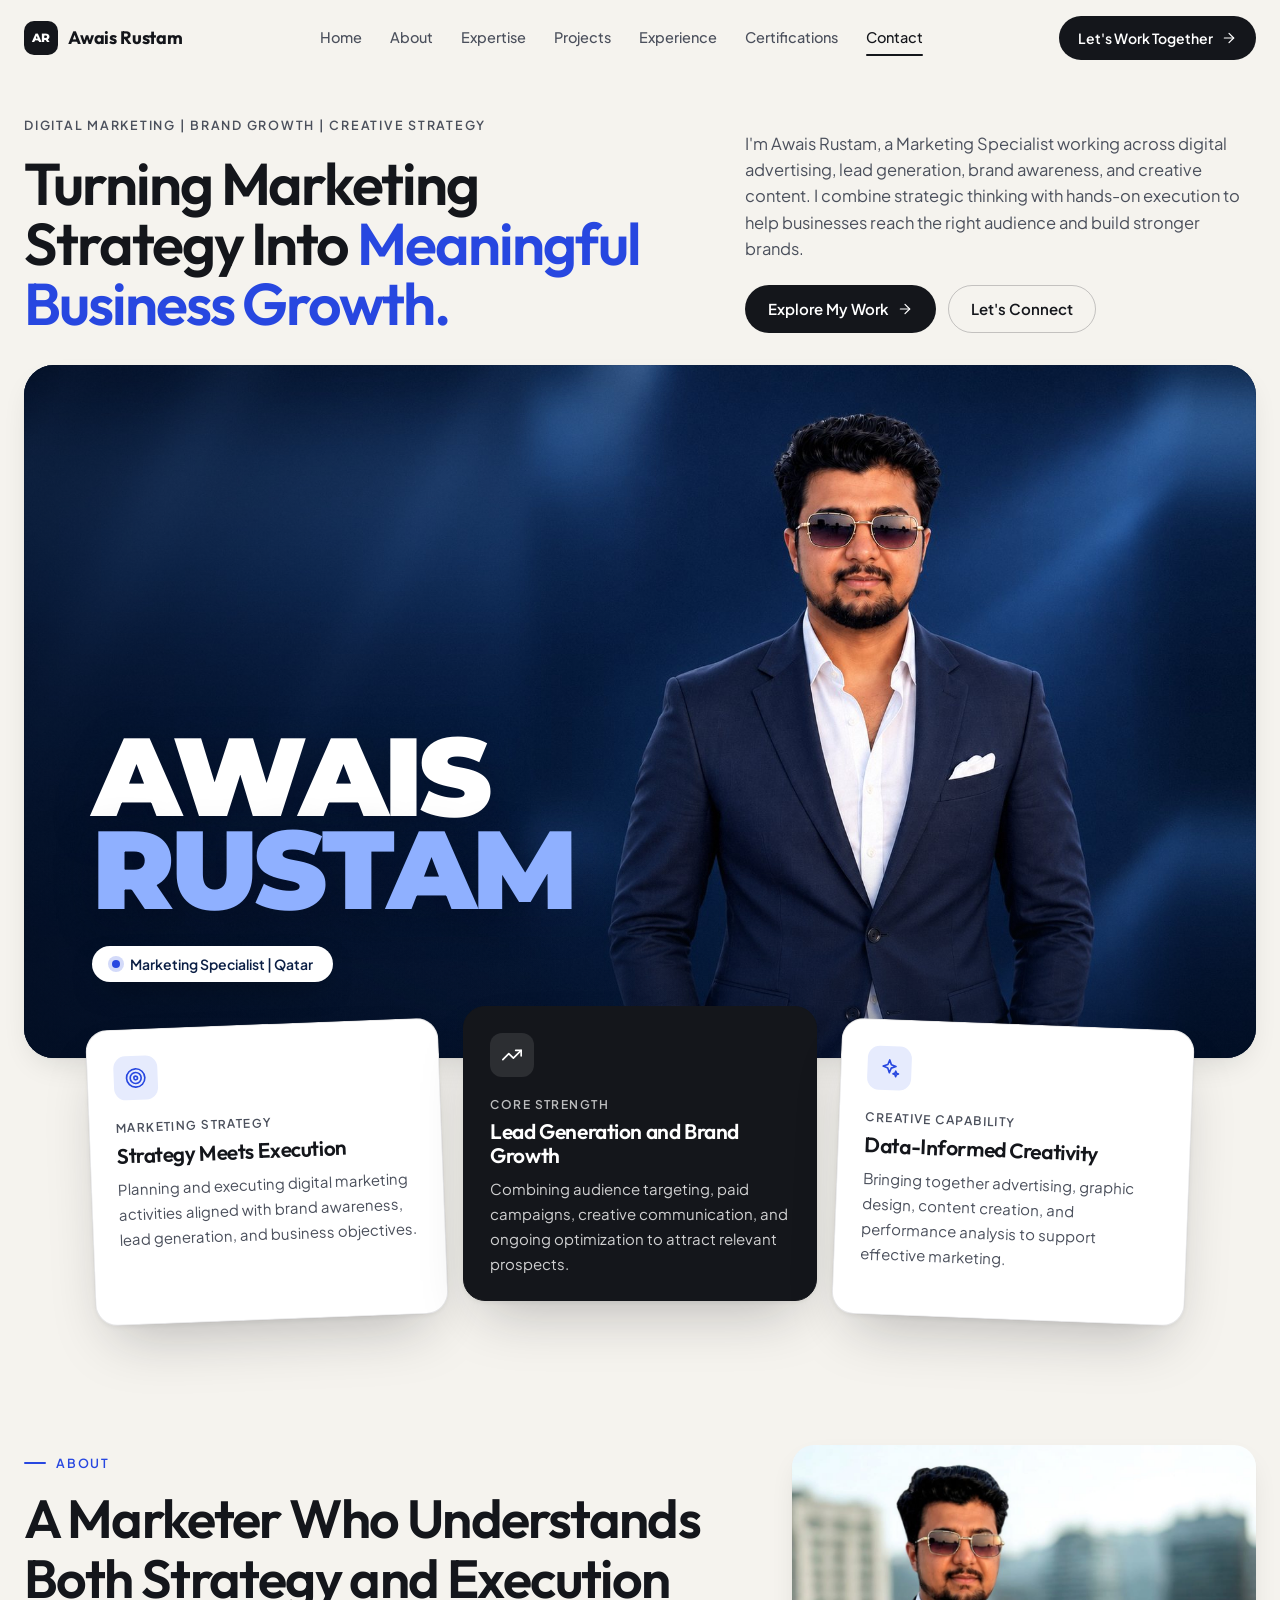
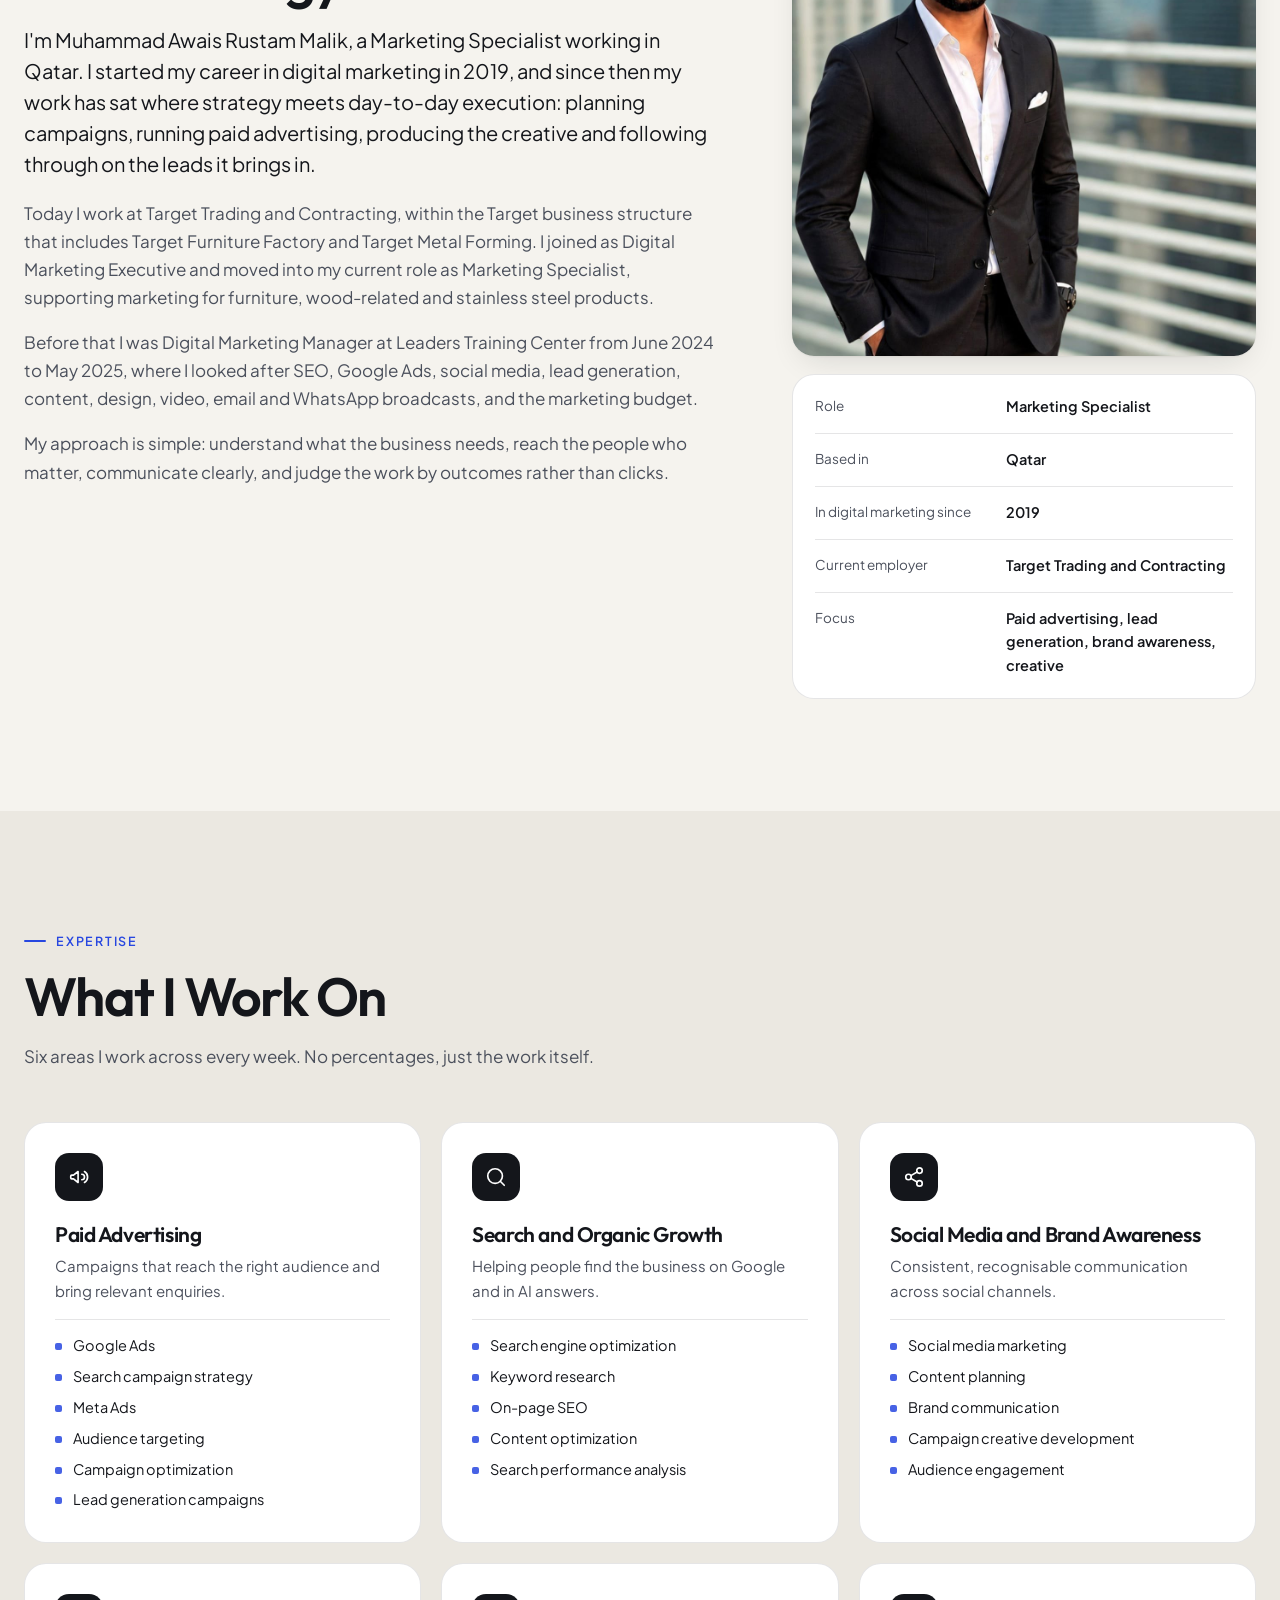
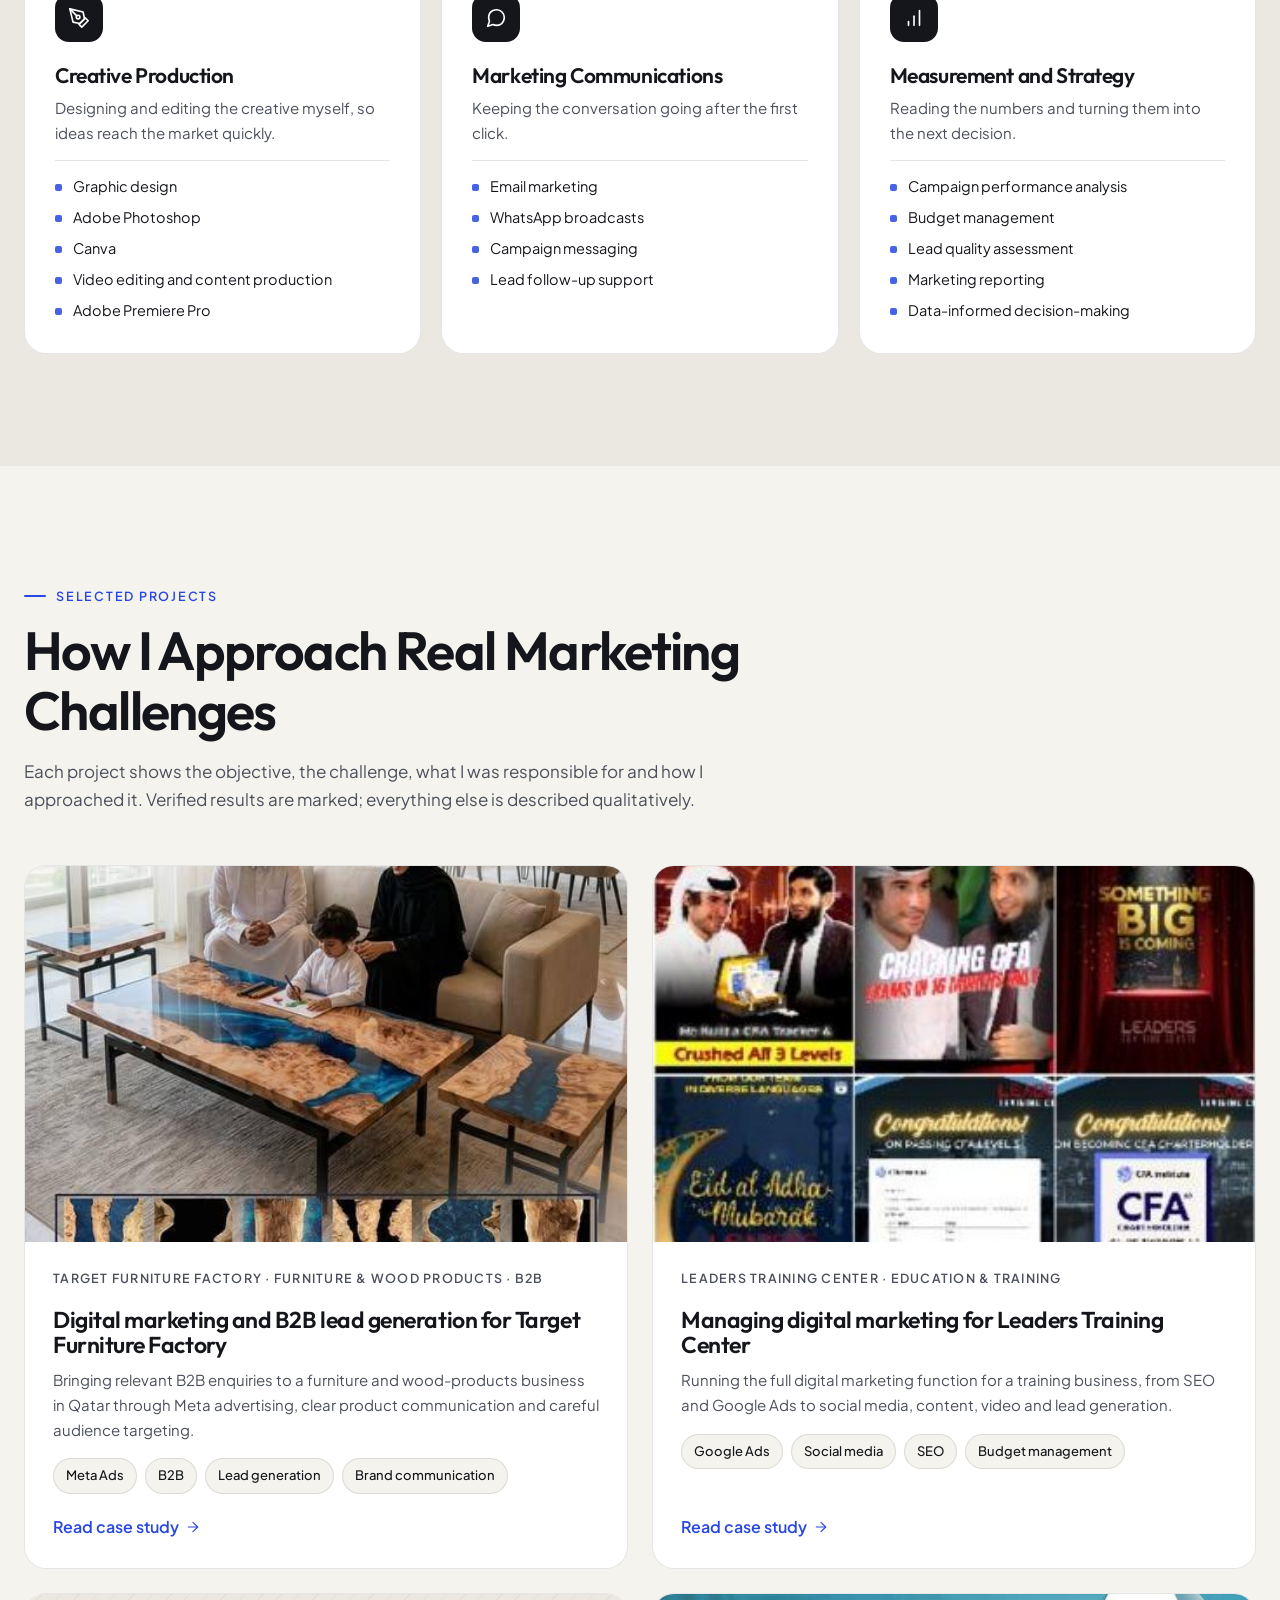
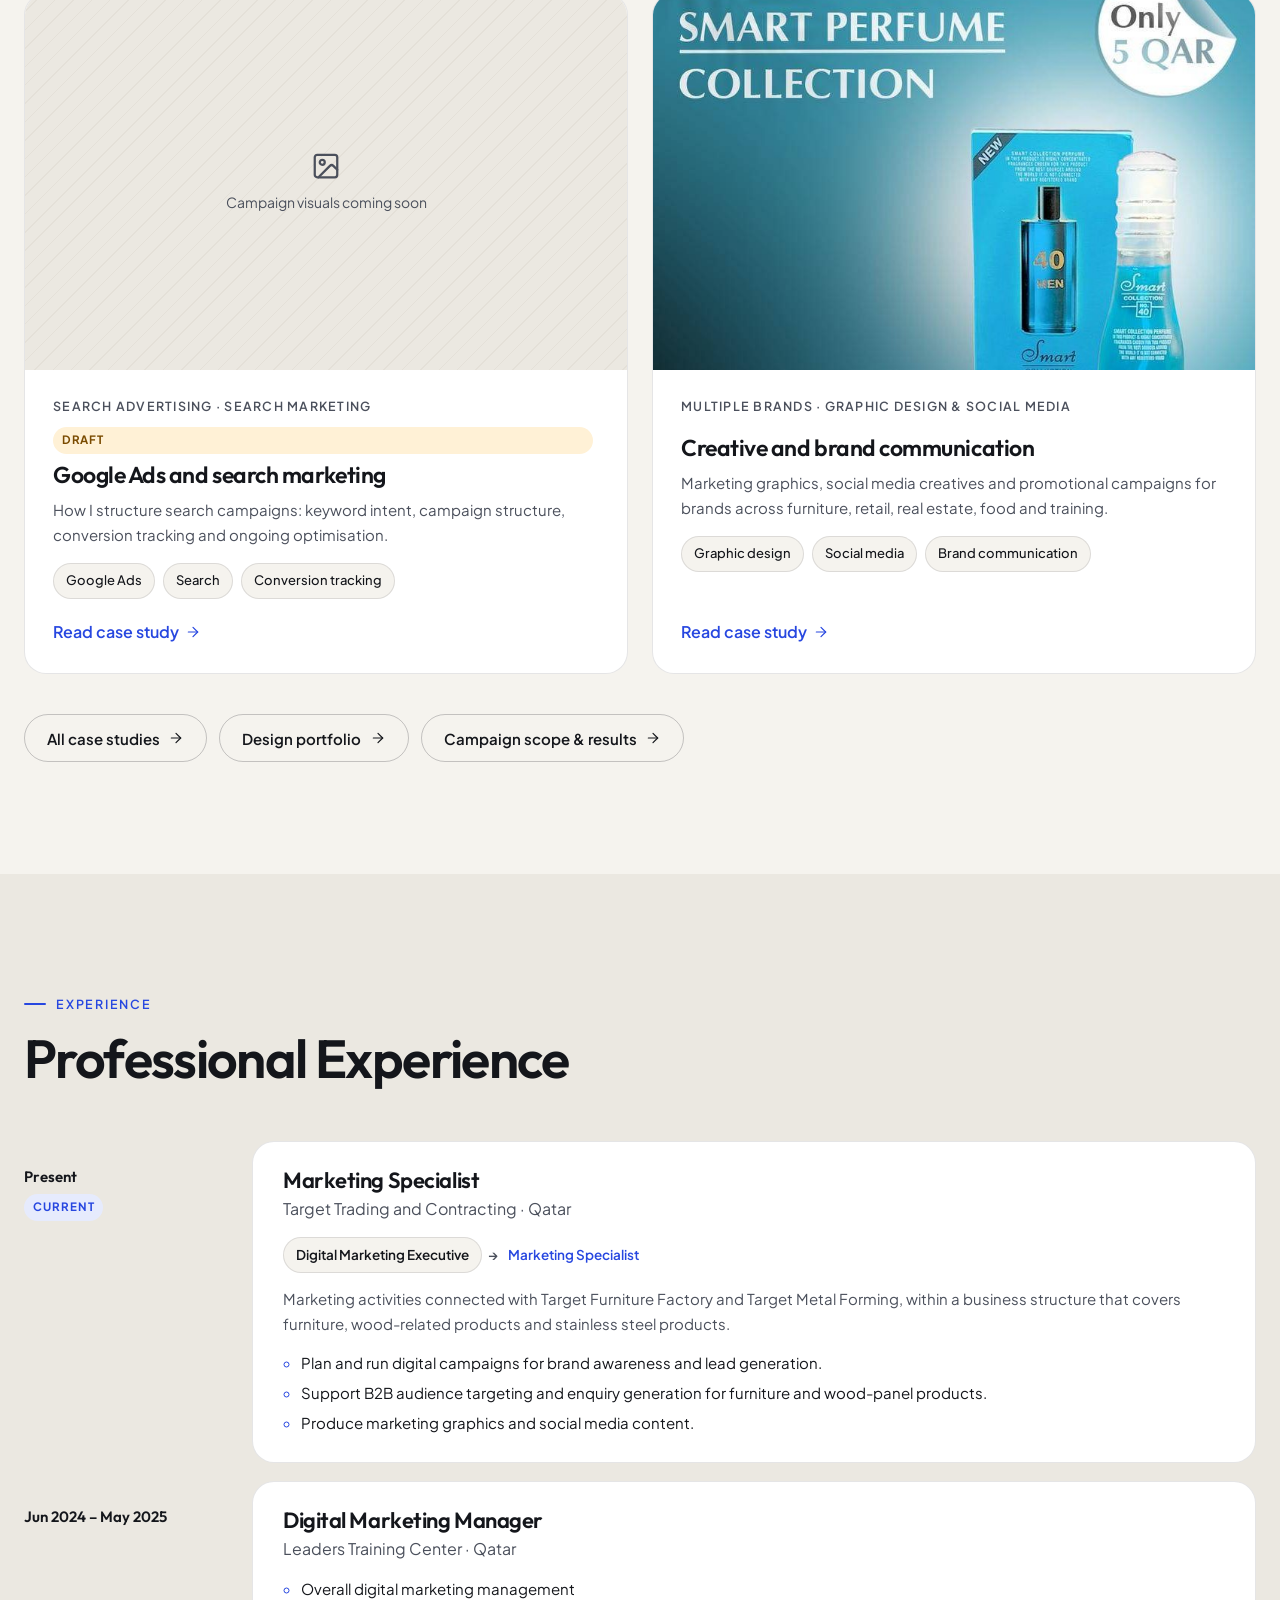
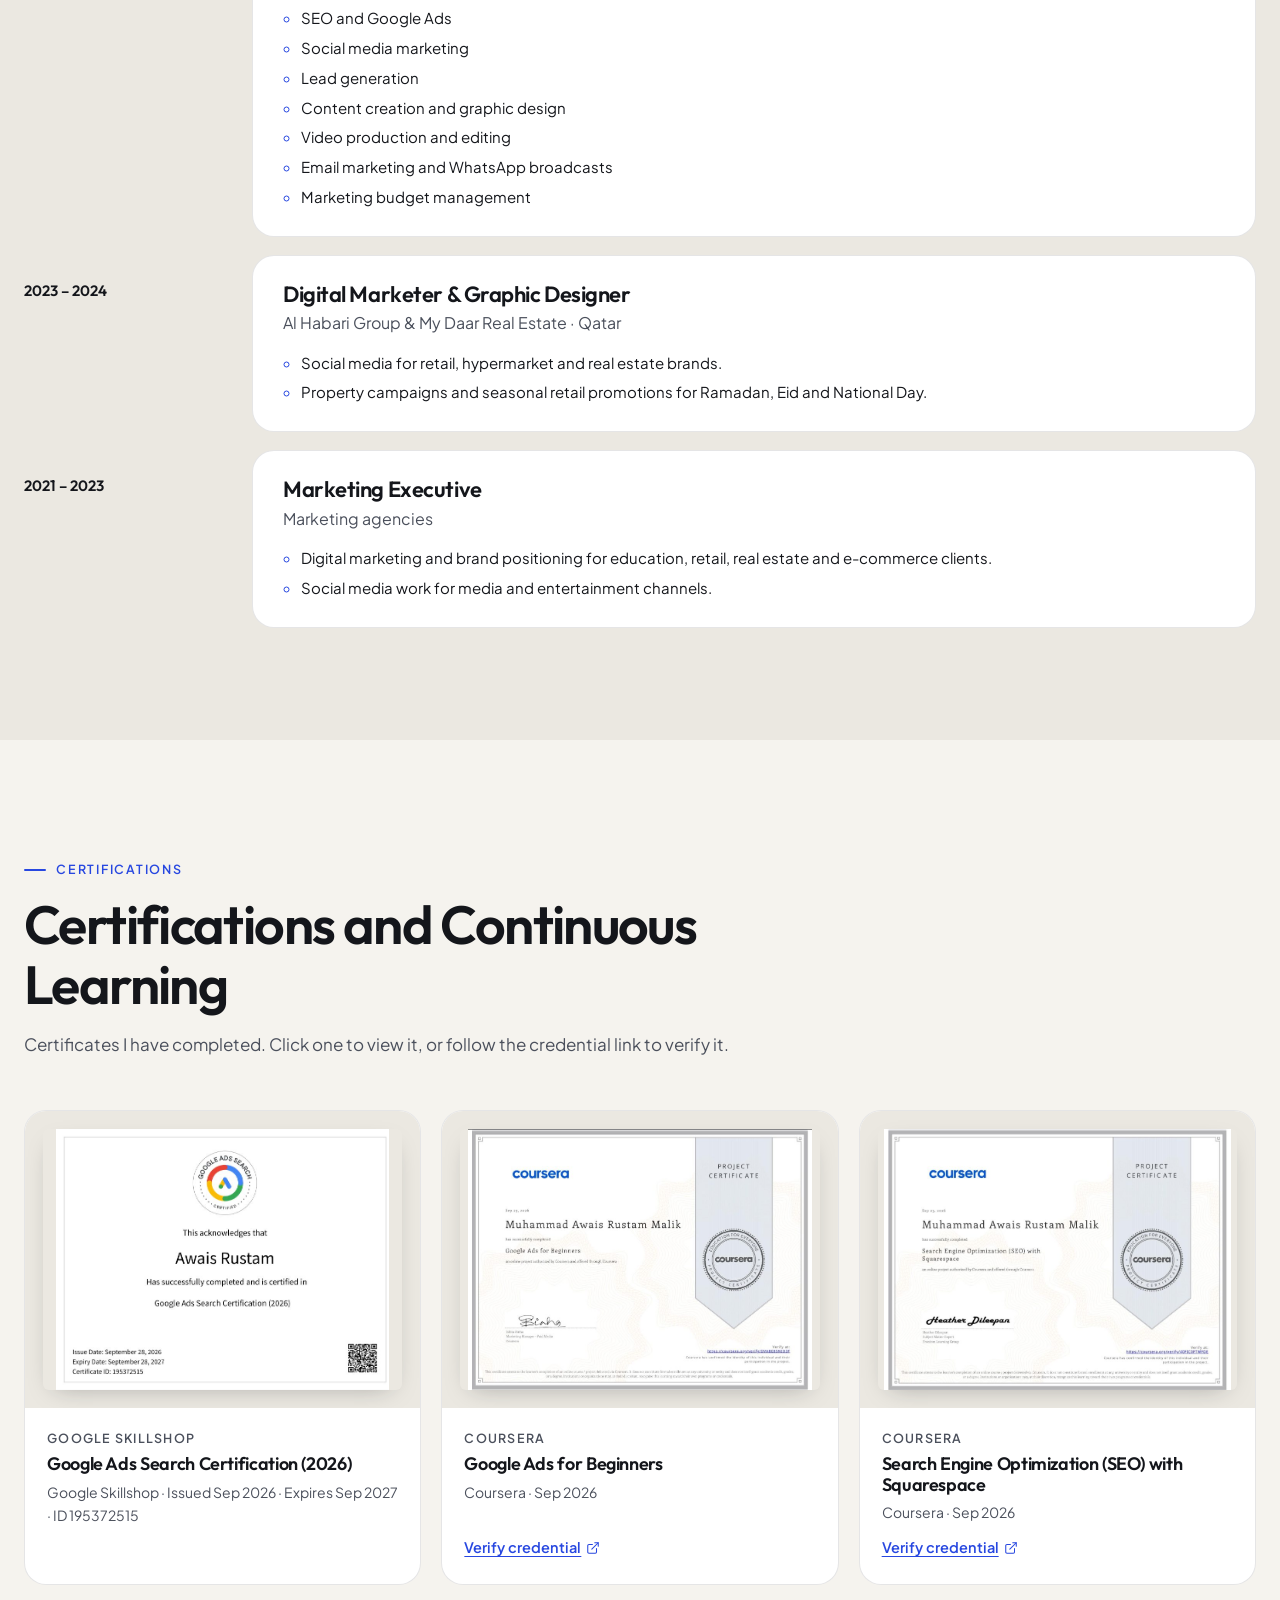
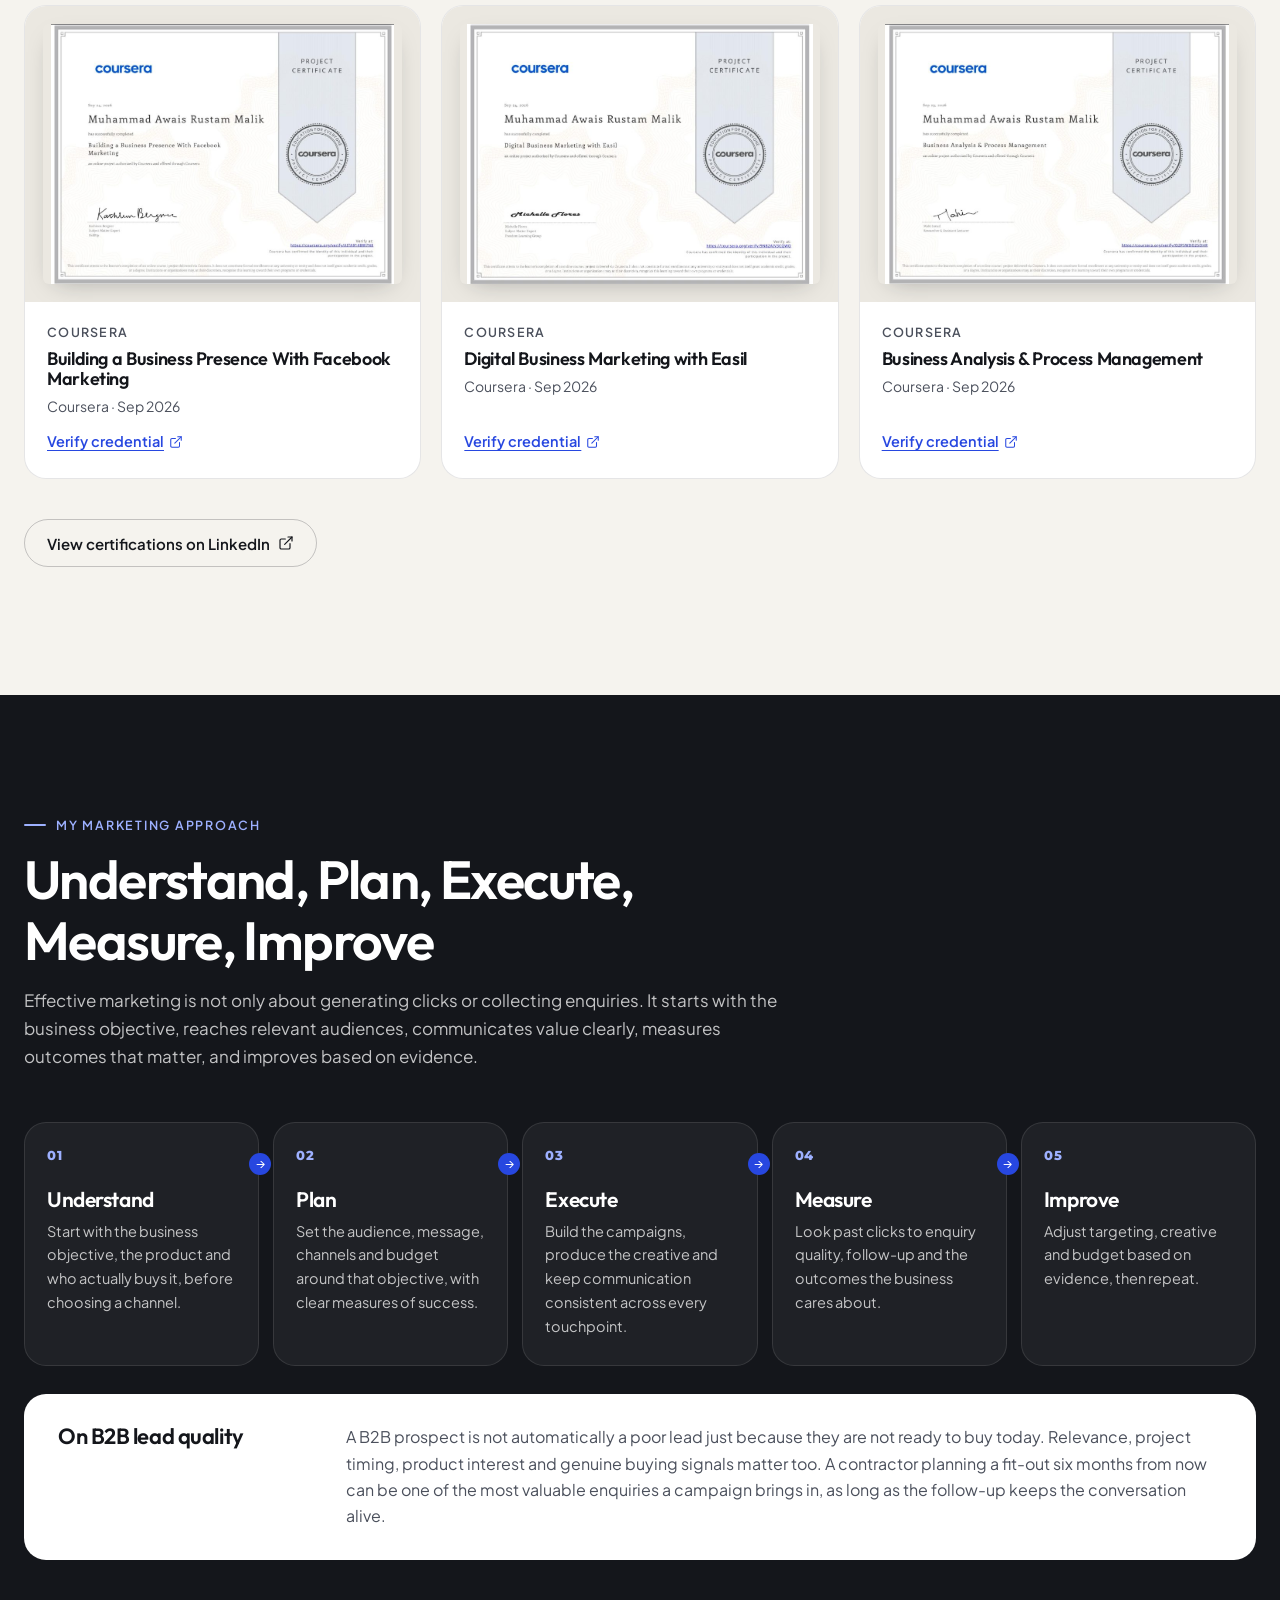
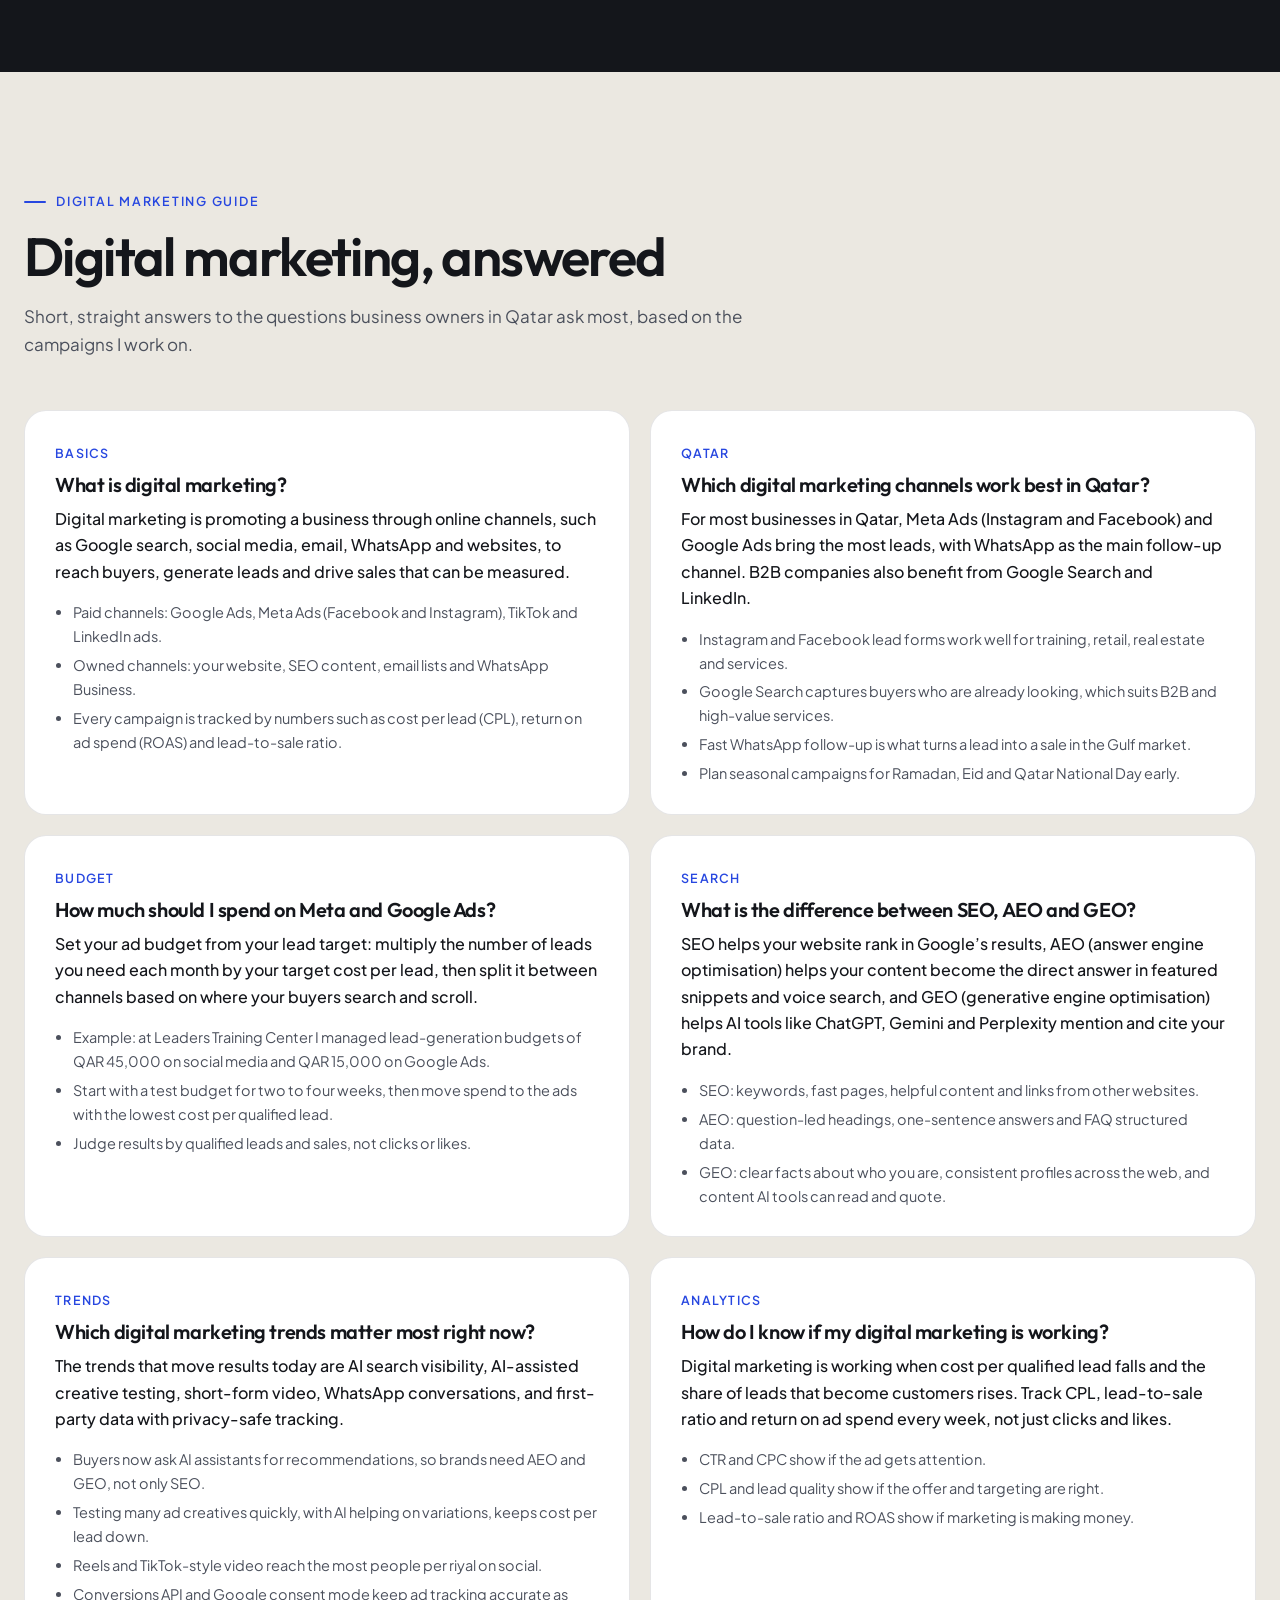
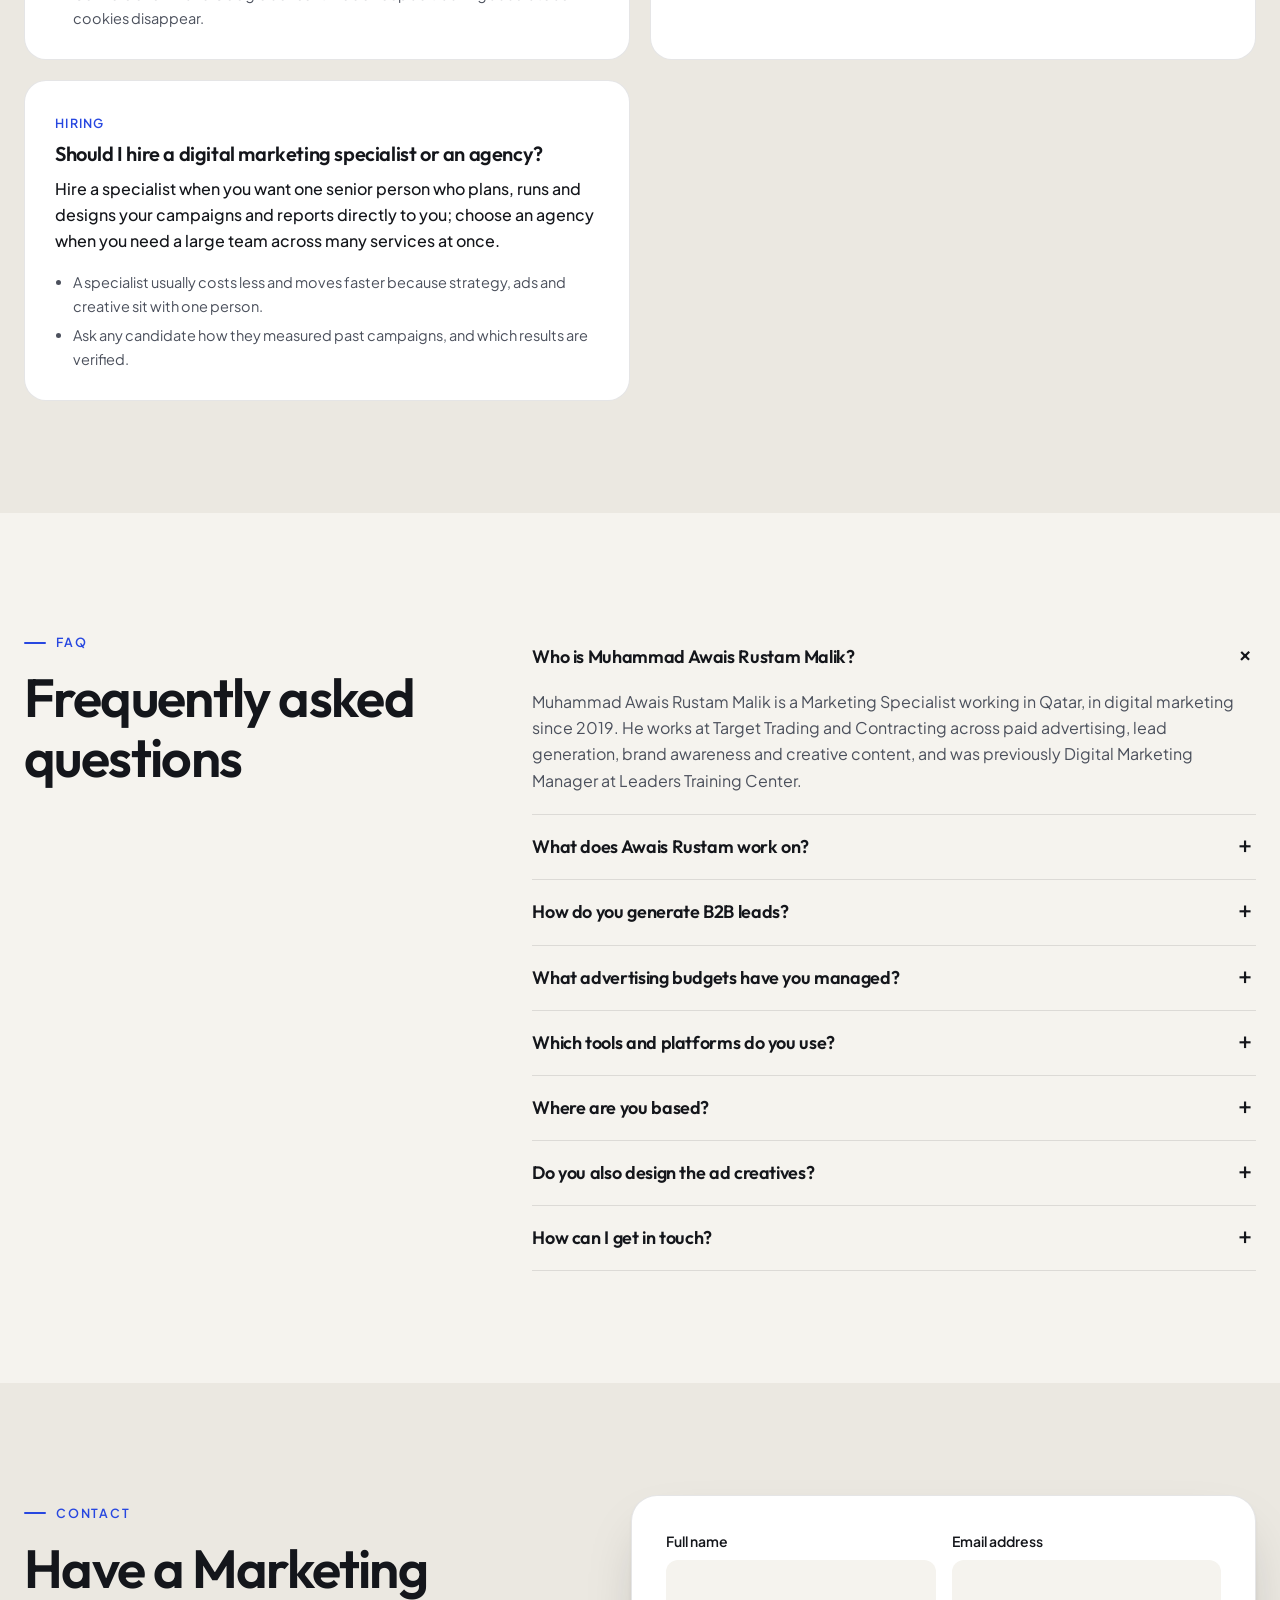
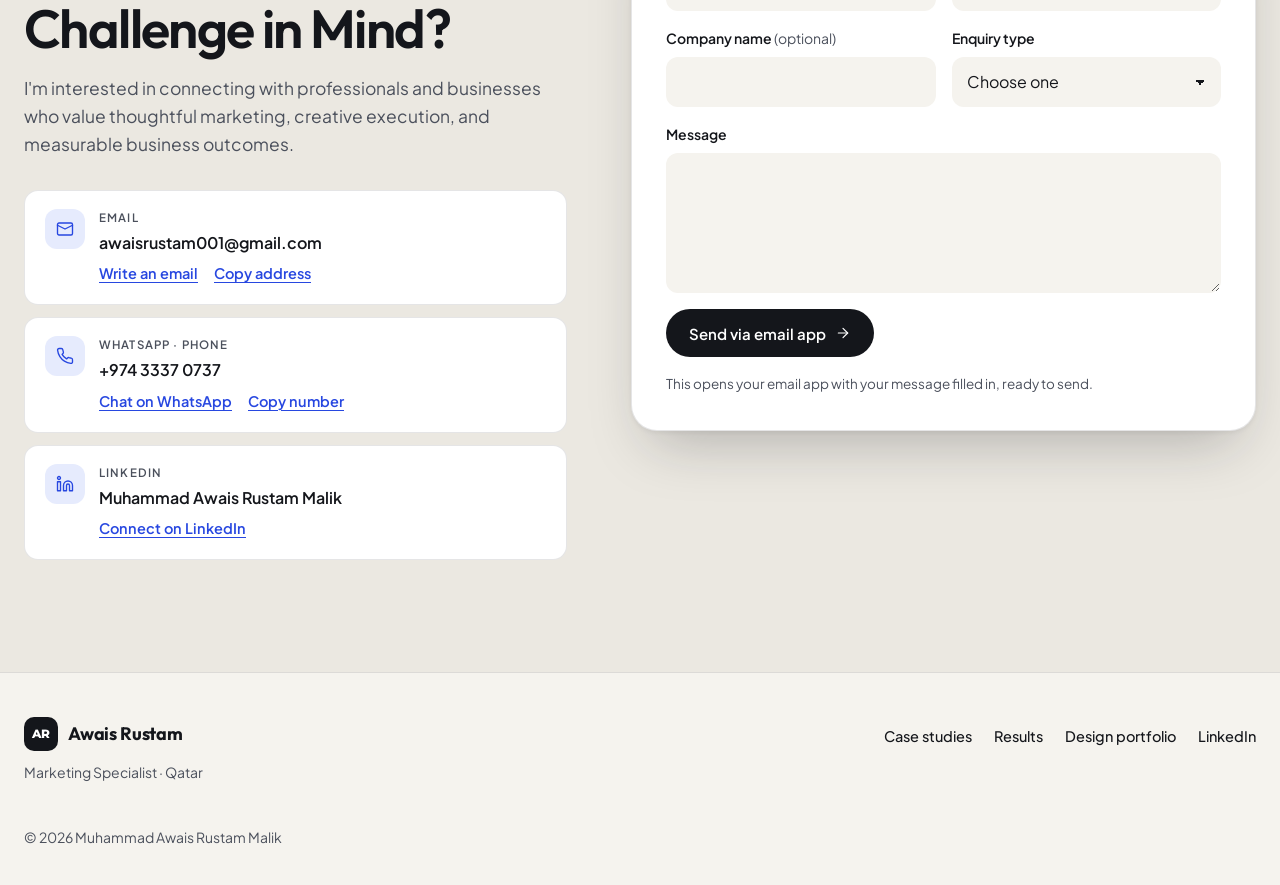
==== commit 5602dbba: "Use the navy portrait as the hero cover with the name in front The new photo fills the stage, extend" ====
--- a/index.html
+++ b/index.html
@@ -3,9 +3,9 @@
 <head>
 <meta charset="utf-8">
 <meta name="viewport" content="width=device-width, initial-scale=1, viewport-fit=cover">
-<title>Muhammad Awais Rustam Malik | Digital Marketing Specialist</title><meta name="description" content="Explore the digital marketing portfolio of Muhammad Awais Rustam Malik, featuring paid advertising, SEO, lead generation, creative marketing, and brand growth."><meta name="keywords" content="Muhammad Awais Rustam Malik, Awais Rustam, digital marketing specialist Qatar, marketing specialist Doha, B2B lead generation Qatar, Google Ads Qatar, Meta Ads specialist, search engine marketing, SEO Qatar, social media marketing Doha, content strategy, graphic design, email marketing, WhatsApp marketing, lead generation, brand awareness, AEO, GEO"><meta name="author" content="Muhammad Awais Rustam Malik"><meta name="robots" content="index, follow, max-image-preview:large, max-snippet:-1"><link rel="canonical" href="https://muhammadawaisrustam.github.io/"><meta name="theme-color" content="#F5F3EE"><meta property="og:type" content="profile"><meta property="og:site_name" content="Muhammad Awais Rustam Malik"><meta property="og:locale" content="en_US"><meta property="og:title" content="Muhammad Awais Rustam Malik | Digital Marketing Specialist"><meta property="og:description" content="Explore the digital marketing portfolio of Muhammad Awais Rustam Malik, featuring paid advertising, SEO, lead generation, creative marketing, and brand growth."><meta property="og:url" content="https://muhammadawaisrustam.github.io/"><meta property="og:image" content="https://muhammadawaisrustam.github.io/og-avatar.jpg"><meta property="og:image:alt" content="Muhammad Awais Rustam Malik, Marketing Specialist in Qatar"><meta name="twitter:card" content="summary_large_image"><meta name="twitter:title" content="Muhammad Awais Rustam Malik | Digital Marketing Specialist"><meta name="twitter:description" content="Explore the digital marketing portfolio of Muhammad Awais Rustam Malik, featuring paid advertising, SEO, lead generation, creative marketing, and brand growth."><meta name="twitter:image" content="https://muhammadawaisrustam.github.io/og-avatar.jpg"><meta name="geo.region" content="QA"><meta name="geo.placename" content="Doha"><link rel="alternate" type="text/plain" href="llms.txt" title="Plain-text summary for AI assistants"><link rel="icon" href="favicon.svg" type="image/svg+xml"><link rel="apple-touch-icon" href="og-avatar.jpg"><link rel="preload" as="image" href="awais-rustam-cutout.webp"><link rel="preconnect" href="https://fonts.googleapis.com"><link rel="preconnect" href="https://fonts.gstatic.com" crossorigin><link rel="stylesheet" href="https://fonts.googleapis.com/css2?family=Montserrat:wght@800;900&family=Outfit:wght@500;600;700&family=Plus+Jakarta+Sans:wght@400;500;600;700&display=swap"><link rel="stylesheet" href="site.css"><style>:root{--bg:#F5F3EE;--surface:#FFFFFF;--accent:#2747E0;--ink:#14161B}</style><script type="application/ld+json">{"@context":"https://schema.org","@graph":[{"@type":"Person","@id":"https://muhammadawaisrustam.github.io/#person","name":"Muhammad Awais Rustam Malik","alternateName":["Awais Rustam","Muhammad Awais Rustam"],"jobTitle":"Marketing Specialist","description":"Explore the digital marketing portfolio of Muhammad Awais Rustam Malik, featuring paid advertising, SEO, lead generation, creative marketing, and brand growth.","url":"https://muhammadawaisrustam.github.io/","image":"https://muhammadawaisrustam.github.io/muhammad-awais-rustam.jpg","email":"mailto:awaisrustam001@gmail.com","telephone":"+97433370737","address":{"@type":"PostalAddress","addressLocality":"Doha","addressCountry":"QA"},"worksFor":{"@type":"Organization","name":"Target Trading & Contracting","url":"https://targetqatar.com"},"hasOccupation":{"@type":"Occupation","name":"Marketing Specialist","occupationLocation":{"@type":"City","name":"Doha"},"skills":"Paid Advertising, Search and Organic Growth, Social Media and Brand Awareness, Creative Production, Marketing Communications, Measurement and Strategy"},"knowsAbout":["Digital marketing","Lead generation","Google Ads","Search engine marketing","Meta Ads","Audience targeting","Search engine optimisation","Social media marketing","Brand awareness","Content planning","Graphic design","Video editing","Email marketing","WhatsApp marketing","Marketing reporting","Paid Advertising","Search and Organic Growth","Social Media and Brand Awareness","Creative Production","Marketing Communications","Measurement and Strategy"],"makesOffer":[{"@type":"Offer","itemOffered":{"@type":"Service","name":"Paid Advertising","description":"Campaigns that reach the right audience and bring relevant enquiries."}},{"@type":"Offer","itemOffered":{"@type":"Service","name":"Search and Organic Growth","description":"Helping people find the business on Google and in AI answers."}},{"@type":"Offer","itemOffered":{"@type":"Service","name":"Social Media and Brand Awareness","description":"Consistent, recognisable communication across social channels."}},{"@type":"Offer","itemOffered":{"@type":"Service","name":"Creative Production","description":"Designing and editing the creative myself, so ideas reach the market quickly."}},{"@type":"Offer","itemOffered":{"@type":"Service","name":"Marketing Communications","description":"Keeping the conversation going after the first click."}},{"@type":"Offer","itemOffered":{"@type":"Service","name":"Measurement and Strategy","description":"Reading the numbers and turning them into the next decision."}}],"hasCredential":[{"@type":"EducationalOccupationalCredential","name":"Google Ads Search Certification (2026)","credentialCategory":"certificate","dateCreated":"2026-09-28","expires":"2027-09-28","identifier":"195372515","recognizedBy":{"@type":"Organization","name":"Google Skillshop"}},{"@type":"EducationalOccupationalCredential","name":"Google Ads for Beginners","url":"https://coursera.org/verify/DVABE85NIO3F","credentialCategory":"certificate","dateCreated":"2026-09-23","recognizedBy":{"@type":"Organization","name":"Coursera"}},{"@type":"EducationalOccupationalCredential","name":"Search Engine Optimization (SEO) with Squarespace","url":"https://coursera.org/verify/40FIC0FTWFDE","credentialCategory":"certificate","dateCreated":"2026-09-23","recognizedBy":{"@type":"Organization","name":"Coursera"}},{"@type":"EducationalOccupationalCredential","name":"Building a Business Presence With Facebook Marketing","url":"https://coursera.org/verify/AITA914BW7N8","credentialCategory":"certificate","dateCreated":"2026-09-24","recognizedBy":{"@type":"Organization","name":"Coursera"}},{"@type":"EducationalOccupationalCredential","name":"Digital Business Marketing with Easil","url":"https://coursera.org/verify/9N82AIV3CQWO","credentialCategory":"certificate","dateCreated":"2026-09-24","recognizedBy":{"@type":"Organization","name":"Coursera"}},{"@type":"EducationalOccupationalCredential","name":"Business Analysis & Process Management","url":"https://coursera.org/verify/O2P5WDO25OHR","credentialCategory":"certificate","dateCreated":"2026-09-23","recognizedBy":{"@type":"Organization","name":"Coursera"}}],"sameAs":["https://www.linkedin.com/in/muhammad-awais-rustam-malik-4251a7258/"]},{"@type":"WebSite","@id":"https://muhammadawaisrustam.github.io/#website","url":"https://muhammadawaisrustam.github.io/","name":"Muhammad Awais Rustam Malik","inLanguage":"en","publisher":{"@id":"https://muhammadawaisrustam.github.io/#person"}},{"@type":"ProfilePage","@id":"https://muhammadawaisrustam.github.io/#profile","url":"https://muhammadawaisrustam.github.io/","name":"Muhammad Awais Rustam Malik | Digital Marketing Specialist","description":"Explore the digital marketing portfolio of Muhammad Awais Rustam Malik, featuring paid advertising, SEO, lead generation, creative marketing, and brand growth.","isPartOf":{"@id":"https://muhammadawaisrustam.github.io/#website"},"about":{"@id":"https://muhammadawaisrustam.github.io/#person"},"mainEntity":{"@id":"https://muhammadawaisrustam.github.io/#person"},"inLanguage":"en","dateModified":"2026-10-28","primaryImageOfPage":{"@type":"ImageObject","contentUrl":"https://muhammadawaisrustam.github.io/muhammad-awais-rustam.jpg"},"speakable":{"@type":"SpeakableSpecification","cssSelector":[".answer",".g-card .direct"]}},{"@type":"ProfessionalService","@id":"https://muhammadawaisrustam.github.io/#service","name":"Muhammad Awais Rustam – Digital Marketing Services","description":"Explore the digital marketing portfolio of Muhammad Awais Rustam Malik, featuring paid advertising, SEO, lead generation, creative marketing, and brand growth.","url":"https://muhammadawaisrustam.github.io/","image":"https://muhammadawaisrustam.github.io/og-avatar.jpg","email":"awaisrustam001@gmail.com","telephone":"+97433370737","address":{"@type":"PostalAddress","addressLocality":"Doha","addressCountry":"QA"},"areaServed":[{"@type":"Country","name":"Qatar"},{"@type":"Place","name":"Worldwide"}],"founder":{"@id":"https://muhammadawaisrustam.github.io/#person"},"employee":{"@id":"https://muhammadawaisrustam.github.io/#person"},"knowsAbout":["Digital marketing","Lead generation","Google Ads","Search engine marketing","Meta Ads","Audience targeting","Search engine optimisation","Social media marketing","Brand awareness","Content planning","Graphic design","Video editing","Email marketing","WhatsApp marketing","Marketing reporting"],"hasOfferCatalog":{"@type":"OfferCatalog","name":"What I Work On","itemListElement":[{"@type":"Offer","itemOffered":{"@type":"Service","name":"Paid Advertising","description":"Campaigns that reach the right audience and bring relevant enquiries.","serviceType":"Paid Advertising","provider":{"@id":"https://muhammadawaisrustam.github.io/#person"},"areaServed":"Qatar, Worldwide"}},{"@type":"Offer","itemOffered":{"@type":"Service","name":"Search and Organic Growth","description":"Helping people find the business on Google and in AI answers.","serviceType":"Search and Organic Growth","provider":{"@id":"https://muhammadawaisrustam.github.io/#person"},"areaServed":"Qatar, Worldwide"}},{"@type":"Offer","itemOffered":{"@type":"Service","name":"Social Media and Brand Awareness","description":"Consistent, recognisable communication across social channels.","serviceType":"Social Media and Brand Awareness","provider":{"@id":"https://muhammadawaisrustam.github.io/#person"},"areaServed":"Qatar, Worldwide"}},{"@type":"Offer","itemOffered":{"@type":"Service","name":"Creative Production","description":"Designing and editing the creative myself, so ideas reach the market quickly.","serviceType":"Creative Production","provider":{"@id":"https://muhammadawaisrustam.github.io/#person"},"areaServed":"Qatar, Worldwide"}},{"@type":"Offer","itemOffered":{"@type":"Service","name":"Marketing Communications","description":"Keeping the conversation going after the first click.","serviceType":"Marketing Communications","provider":{"@id":"https://muhammadawaisrustam.github.io/#person"},"areaServed":"Qatar, Worldwide"}},{"@type":"Offer","itemOffered":{"@type":"Service","name":"Measurement and Strategy","description":"Reading the numbers and turning them into the next decision.","serviceType":"Measurement and Strategy","provider":{"@id":"https://muhammadawaisrustam.github.io/#person"},"areaServed":"Qatar, Worldwide"}}]},"sameAs":["https://www.linkedin.com/in/muhammad-awais-rustam-malik-4251a7258/"]},{"@type":"FAQPage","@id":"https://muhammadawaisrustam.github.io/#faq","mainEntity":[{"@type":"Question","name":"What is digital marketing?","acceptedAnswer":{"@type":"Answer","text":"Digital marketing is promoting a business through online channels, such as Google search, social media, email, WhatsApp and websites, to reach buyers, generate leads and drive sales that can be measured. Paid channels: Google Ads, Meta Ads (Facebook and Instagram), TikTok and LinkedIn ads. Owned channels: your website, SEO content, email lists and WhatsApp Business. Every campaign is tracked by numbers such as cost per lead (CPL), return on ad spend (ROAS) and lead-to-sale ratio."}},{"@type":"Question","name":"Which digital marketing channels work best in Qatar?","acceptedAnswer":{"@type":"Answer","text":"For most businesses in Qatar, Meta Ads (Instagram and Facebook) and Google Ads bring the most leads, with WhatsApp as the main follow-up channel. B2B companies also benefit from Google Search and LinkedIn. Instagram and Facebook lead forms work well for training, retail, real estate and services. Google Search captures buyers who are already looking, which suits B2B and high-value services. Fast WhatsApp follow-up is what turns a lead into a sale in the Gulf market. Plan seasonal campaigns for Ramadan, Eid and Qatar National Day early."}},{"@type":"Question","name":"How much should I spend on Meta and Google Ads?","acceptedAnswer":{"@type":"Answer","text":"Set your ad budget from your lead target: multiply the number of leads you need each month by your target cost per lead, then split it between channels based on where your buyers search and scroll. Example: at Leaders Training Center I managed lead-generation budgets of QAR 45,000 on social media and QAR 15,000 on Google Ads. Start with a test budget for two to four weeks, then move spend to the ads with the lowest cost per qualified lead. Judge results by qualified leads and sales, not clicks or likes."}},{"@type":"Question","name":"What is the difference between SEO, AEO and GEO?","acceptedAnswer":{"@type":"Answer","text":"SEO helps your website rank in Google’s results, AEO (answer engine optimisation) helps your content become the direct answer in featured snippets and voice search, and GEO (generative engine optimisation) helps AI tools like ChatGPT, Gemini and Perplexity mention and cite your brand. SEO: keywords, fast pages, helpful content and links from other websites. AEO: question-led headings, one-sentence answers and FAQ structured data. GEO: clear facts about who you are, consistent profiles across the web, and content AI tools can read and quote."}},{"@type":"Question","name":"Which digital marketing trends matter most right now?","acceptedAnswer":{"@type":"Answer","text":"The trends that move results today are AI search visibility, AI-assisted creative testing, short-form video, WhatsApp conversations, and first-party data with privacy-safe tracking. Buyers now ask AI assistants for recommendations, so brands need AEO and GEO, not only SEO. Testing many ad creatives quickly, with AI helping on variations, keeps cost per lead down. Reels and TikTok-style video reach the most people per riyal on social. Conversions API and Google consent mode keep ad tracking accurate as cookies disappear."}},{"@type":"Question","name":"How do I know if my digital marketing is working?","acceptedAnswer":{"@type":"Answer","text":"Digital marketing is working when cost per qualified lead falls and the share of leads that become customers rises. Track CPL, lead-to-sale ratio and return on ad spend every week, not just clicks and likes. CTR and CPC show if the ad gets attention. CPL and lead quality show if the offer and targeting are right. Lead-to-sale ratio and ROAS show if marketing is making money."}},{"@type":"Question","name":"Should I hire a digital marketing specialist or an agency?","acceptedAnswer":{"@type":"Answer","text":"Hire a specialist when you want one senior person who plans, runs and designs your campaigns and reports directly to you; choose an agency when you need a large team across many services at once. A specialist usually costs less and moves faster because strategy, ads and creative sit with one person. Ask any candidate how they measured past campaigns, and which results are verified."}},{"@type":"Question","name":"Who is Muhammad Awais Rustam Malik?","acceptedAnswer":{"@type":"Answer","text":"Muhammad Awais Rustam Malik is a Marketing Specialist working in Qatar, in digital marketing since 2019. He works at Target Trading and Contracting across paid advertising, lead generation, brand awareness and creative content, and was previously Digital Marketing Manager at Leaders Training Center."}},{"@type":"Question","name":"What does Awais Rustam work on?","acceptedAnswer":{"@type":"Answer","text":"Paid advertising on Google Ads and Meta Ads, search engine optimisation, social media and brand awareness, creative production and graphic design, email and WhatsApp communication, and campaign measurement and reporting."}},{"@type":"Question","name":"How do you generate B2B leads?","acceptedAnswer":{"@type":"Answer","text":"I combine targeted Meta and Google campaigns with clear product communication and prompt follow-up, then assess each enquiry for relevance, project timing and genuine buying signals before treating it as a strong or weak lead."}},{"@type":"Question","name":"What advertising budgets have you managed?","acceptedAnswer":{"@type":"Answer","text":"At Leaders Training Center I managed lead-generation budgets of QAR 45,000 for social media and QAR 15,000 for Google Ads."}},{"@type":"Question","name":"Which tools and platforms do you use?","acceptedAnswer":{"@type":"Answer","text":"Meta Ads Manager, Google Ads, Google Analytics, HubSpot, SEMrush, Ahrefs and YouTube Studio for marketing, and Adobe Photoshop, Illustrator and Canva for creative."}},{"@type":"Question","name":"Where are you based?","acceptedAnswer":{"@type":"Answer","text":"I work in Qatar. You can reach me by email, WhatsApp or LinkedIn from anywhere."}},{"@type":"Question","name":"Do you also design the ad creatives?","acceptedAnswer":{"@type":"Answer","text":"Yes. I design social media posts, ad creatives, flyers and brand assets myself. You can see examples on my design portfolio page."}},{"@type":"Question","name":"How can I get in touch?","acceptedAnswer":{"@type":"Answer","text":"Use the contact form on this page, email awaisrustam001@gmail.com, or message +974 3337 0737 on WhatsApp."}}]}]}</script><script>document.documentElement.classList.add('js')</script><style>[hidden]{display:none!important}</style>
+<title>Muhammad Awais Rustam Malik | Digital Marketing Specialist</title><meta name="description" content="Explore the digital marketing portfolio of Muhammad Awais Rustam Malik, featuring paid advertising, SEO, lead generation, creative marketing, and brand growth."><meta name="keywords" content="Muhammad Awais Rustam Malik, Awais Rustam, digital marketing specialist Qatar, marketing specialist Doha, B2B lead generation Qatar, Google Ads Qatar, Meta Ads specialist, search engine marketing, SEO Qatar, social media marketing Doha, content strategy, graphic design, email marketing, WhatsApp marketing, lead generation, brand awareness, AEO, GEO"><meta name="author" content="Muhammad Awais Rustam Malik"><meta name="robots" content="index, follow, max-image-preview:large, max-snippet:-1"><link rel="canonical" href="https://muhammadawaisrustam.github.io/"><meta name="theme-color" content="#F5F3EE"><meta property="og:type" content="profile"><meta property="og:site_name" content="Muhammad Awais Rustam Malik"><meta property="og:locale" content="en_US"><meta property="og:title" content="Muhammad Awais Rustam Malik | Digital Marketing Specialist"><meta property="og:description" content="Explore the digital marketing portfolio of Muhammad Awais Rustam Malik, featuring paid advertising, SEO, lead generation, creative marketing, and brand growth."><meta property="og:url" content="https://muhammadawaisrustam.github.io/"><meta property="og:image" content="https://muhammadawaisrustam.github.io/og-avatar.jpg"><meta property="og:image:alt" content="Muhammad Awais Rustam Malik, Marketing Specialist in Qatar, in a navy suit"><meta name="twitter:card" content="summary_large_image"><meta name="twitter:title" content="Muhammad Awais Rustam Malik | Digital Marketing Specialist"><meta name="twitter:description" content="Explore the digital marketing portfolio of Muhammad Awais Rustam Malik, featuring paid advertising, SEO, lead generation, creative marketing, and brand growth."><meta name="twitter:image" content="https://muhammadawaisrustam.github.io/og-avatar.jpg"><meta name="geo.region" content="QA"><meta name="geo.placename" content="Doha"><link rel="alternate" type="text/plain" href="llms.txt" title="Plain-text summary for AI assistants"><link rel="icon" href="favicon.svg" type="image/svg+xml"><link rel="apple-touch-icon" href="og-avatar.jpg"><link rel="preload" as="image" href="awais-rustam-cover.jpg" media="(min-width: 761px)"><link rel="preconnect" href="https://fonts.googleapis.com"><link rel="preconnect" href="https://fonts.gstatic.com" crossorigin><link rel="stylesheet" href="https://fonts.googleapis.com/css2?family=Montserrat:wght@800;900&family=Outfit:wght@500;600;700&family=Plus+Jakarta+Sans:wght@400;500;600;700&display=swap"><link rel="stylesheet" href="site.css"><style>:root{--bg:#F5F3EE;--surface:#FFFFFF;--accent:#2747E0;--ink:#14161B}</style><script type="application/ld+json">{"@context":"https://schema.org","@graph":[{"@type":"Person","@id":"https://muhammadawaisrustam.github.io/#person","name":"Muhammad Awais Rustam Malik","alternateName":["Awais Rustam","Muhammad Awais Rustam"],"jobTitle":"Marketing Specialist","description":"Explore the digital marketing portfolio of Muhammad Awais Rustam Malik, featuring paid advertising, SEO, lead generation, creative marketing, and brand growth.","url":"https://muhammadawaisrustam.github.io/","image":"https://muhammadawaisrustam.github.io/muhammad-awais-rustam.jpg","email":"mailto:awaisrustam001@gmail.com","telephone":"+97433370737","address":{"@type":"PostalAddress","addressLocality":"Doha","addressCountry":"QA"},"worksFor":{"@type":"Organization","name":"Target Trading & Contracting","url":"https://targetqatar.com"},"hasOccupation":{"@type":"Occupation","name":"Marketing Specialist","occupationLocation":{"@type":"City","name":"Doha"},"skills":"Paid Advertising, Search and Organic Growth, Social Media and Brand Awareness, Creative Production, Marketing Communications, Measurement and Strategy"},"knowsAbout":["Digital marketing","Lead generation","Google Ads","Search engine marketing","Meta Ads","Audience targeting","Search engine optimisation","Social media marketing","Brand awareness","Content planning","Graphic design","Video editing","Email marketing","WhatsApp marketing","Marketing reporting","Paid Advertising","Search and Organic Growth","Social Media and Brand Awareness","Creative Production","Marketing Communications","Measurement and Strategy"],"makesOffer":[{"@type":"Offer","itemOffered":{"@type":"Service","name":"Paid Advertising","description":"Campaigns that reach the right audience and bring relevant enquiries."}},{"@type":"Offer","itemOffered":{"@type":"Service","name":"Search and Organic Growth","description":"Helping people find the business on Google and in AI answers."}},{"@type":"Offer","itemOffered":{"@type":"Service","name":"Social Media and Brand Awareness","description":"Consistent, recognisable communication across social channels."}},{"@type":"Offer","itemOffered":{"@type":"Service","name":"Creative Production","description":"Designing and editing the creative myself, so ideas reach the market quickly."}},{"@type":"Offer","itemOffered":{"@type":"Service","name":"Marketing Communications","description":"Keeping the conversation going after the first click."}},{"@type":"Offer","itemOffered":{"@type":"Service","name":"Measurement and Strategy","description":"Reading the numbers and turning them into the next decision."}}],"hasCredential":[{"@type":"EducationalOccupationalCredential","name":"Google Ads Search Certification (2026)","credentialCategory":"certificate","dateCreated":"2026-09-28","expires":"2027-09-28","identifier":"195372515","recognizedBy":{"@type":"Organization","name":"Google Skillshop"}},{"@type":"EducationalOccupationalCredential","name":"Google Ads for Beginners","url":"https://coursera.org/verify/DVABE85NIO3F","credentialCategory":"certificate","dateCreated":"2026-09-23","recognizedBy":{"@type":"Organization","name":"Coursera"}},{"@type":"EducationalOccupationalCredential","name":"Search Engine Optimization (SEO) with Squarespace","url":"https://coursera.org/verify/40FIC0FTWFDE","credentialCategory":"certificate","dateCreated":"2026-09-23","recognizedBy":{"@type":"Organization","name":"Coursera"}},{"@type":"EducationalOccupationalCredential","name":"Building a Business Presence With Facebook Marketing","url":"https://coursera.org/verify/AITA914BW7N8","credentialCategory":"certificate","dateCreated":"2026-09-24","recognizedBy":{"@type":"Organization","name":"Coursera"}},{"@type":"EducationalOccupationalCredential","name":"Digital Business Marketing with Easil","url":"https://coursera.org/verify/9N82AIV3CQWO","credentialCategory":"certificate","dateCreated":"2026-09-24","recognizedBy":{"@type":"Organization","name":"Coursera"}},{"@type":"EducationalOccupationalCredential","name":"Business Analysis & Process Management","url":"https://coursera.org/verify/O2P5WDO25OHR","credentialCategory":"certificate","dateCreated":"2026-09-23","recognizedBy":{"@type":"Organization","name":"Coursera"}}],"sameAs":["https://www.linkedin.com/in/muhammad-awais-rustam-malik-4251a7258/"]},{"@type":"WebSite","@id":"https://muhammadawaisrustam.github.io/#website","url":"https://muhammadawaisrustam.github.io/","name":"Muhammad Awais Rustam Malik","inLanguage":"en","publisher":{"@id":"https://muhammadawaisrustam.github.io/#person"}},{"@type":"ProfilePage","@id":"https://muhammadawaisrustam.github.io/#profile","url":"https://muhammadawaisrustam.github.io/","name":"Muhammad Awais Rustam Malik | Digital Marketing Specialist","description":"Explore the digital marketing portfolio of Muhammad Awais Rustam Malik, featuring paid advertising, SEO, lead generation, creative marketing, and brand growth.","isPartOf":{"@id":"https://muhammadawaisrustam.github.io/#website"},"about":{"@id":"https://muhammadawaisrustam.github.io/#person"},"mainEntity":{"@id":"https://muhammadawaisrustam.github.io/#person"},"inLanguage":"en","dateModified":"2026-10-30","primaryImageOfPage":{"@type":"ImageObject","contentUrl":"https://muhammadawaisrustam.github.io/muhammad-awais-rustam.jpg"},"speakable":{"@type":"SpeakableSpecification","cssSelector":[".answer",".g-card .direct"]}},{"@type":"ProfessionalService","@id":"https://muhammadawaisrustam.github.io/#service","name":"Muhammad Awais Rustam – Digital Marketing Services","description":"Explore the digital marketing portfolio of Muhammad Awais Rustam Malik, featuring paid advertising, SEO, lead generation, creative marketing, and brand growth.","url":"https://muhammadawaisrustam.github.io/","image":"https://muhammadawaisrustam.github.io/og-avatar.jpg","email":"awaisrustam001@gmail.com","telephone":"+97433370737","address":{"@type":"PostalAddress","addressLocality":"Doha","addressCountry":"QA"},"areaServed":[{"@type":"Country","name":"Qatar"},{"@type":"Place","name":"Worldwide"}],"founder":{"@id":"https://muhammadawaisrustam.github.io/#person"},"employee":{"@id":"https://muhammadawaisrustam.github.io/#person"},"knowsAbout":["Digital marketing","Lead generation","Google Ads","Search engine marketing","Meta Ads","Audience targeting","Search engine optimisation","Social media marketing","Brand awareness","Content planning","Graphic design","Video editing","Email marketing","WhatsApp marketing","Marketing reporting"],"hasOfferCatalog":{"@type":"OfferCatalog","name":"What I Work On","itemListElement":[{"@type":"Offer","itemOffered":{"@type":"Service","name":"Paid Advertising","description":"Campaigns that reach the right audience and bring relevant enquiries.","serviceType":"Paid Advertising","provider":{"@id":"https://muhammadawaisrustam.github.io/#person"},"areaServed":"Qatar, Worldwide"}},{"@type":"Offer","itemOffered":{"@type":"Service","name":"Search and Organic Growth","description":"Helping people find the business on Google and in AI answers.","serviceType":"Search and Organic Growth","provider":{"@id":"https://muhammadawaisrustam.github.io/#person"},"areaServed":"Qatar, Worldwide"}},{"@type":"Offer","itemOffered":{"@type":"Service","name":"Social Media and Brand Awareness","description":"Consistent, recognisable communication across social channels.","serviceType":"Social Media and Brand Awareness","provider":{"@id":"https://muhammadawaisrustam.github.io/#person"},"areaServed":"Qatar, Worldwide"}},{"@type":"Offer","itemOffered":{"@type":"Service","name":"Creative Production","description":"Designing and editing the creative myself, so ideas reach the market quickly.","serviceType":"Creative Production","provider":{"@id":"https://muhammadawaisrustam.github.io/#person"},"areaServed":"Qatar, Worldwide"}},{"@type":"Offer","itemOffered":{"@type":"Service","name":"Marketing Communications","description":"Keeping the conversation going after the first click.","serviceType":"Marketing Communications","provider":{"@id":"https://muhammadawaisrustam.github.io/#person"},"areaServed":"Qatar, Worldwide"}},{"@type":"Offer","itemOffered":{"@type":"Service","name":"Measurement and Strategy","description":"Reading the numbers and turning them into the next decision.","serviceType":"Measurement and Strategy","provider":{"@id":"https://muhammadawaisrustam.github.io/#person"},"areaServed":"Qatar, Worldwide"}}]},"sameAs":["https://www.linkedin.com/in/muhammad-awais-rustam-malik-4251a7258/"]},{"@type":"FAQPage","@id":"https://muhammadawaisrustam.github.io/#faq","mainEntity":[{"@type":"Question","name":"What is digital marketing?","acceptedAnswer":{"@type":"Answer","text":"Digital marketing is promoting a business through online channels, such as Google search, social media, email, WhatsApp and websites, to reach buyers, generate leads and drive sales that can be measured. Paid channels: Google Ads, Meta Ads (Facebook and Instagram), TikTok and LinkedIn ads. Owned channels: your website, SEO content, email lists and WhatsApp Business. Every campaign is tracked by numbers such as cost per lead (CPL), return on ad spend (ROAS) and lead-to-sale ratio."}},{"@type":"Question","name":"Which digital marketing channels work best in Qatar?","acceptedAnswer":{"@type":"Answer","text":"For most businesses in Qatar, Meta Ads (Instagram and Facebook) and Google Ads bring the most leads, with WhatsApp as the main follow-up channel. B2B companies also benefit from Google Search and LinkedIn. Instagram and Facebook lead forms work well for training, retail, real estate and services. Google Search captures buyers who are already looking, which suits B2B and high-value services. Fast WhatsApp follow-up is what turns a lead into a sale in the Gulf market. Plan seasonal campaigns for Ramadan, Eid and Qatar National Day early."}},{"@type":"Question","name":"How much should I spend on Meta and Google Ads?","acceptedAnswer":{"@type":"Answer","text":"Set your ad budget from your lead target: multiply the number of leads you need each month by your target cost per lead, then split it between channels based on where your buyers search and scroll. Example: at Leaders Training Center I managed lead-generation budgets of QAR 45,000 on social media and QAR 15,000 on Google Ads. Start with a test budget for two to four weeks, then move spend to the ads with the lowest cost per qualified lead. Judge results by qualified leads and sales, not clicks or likes."}},{"@type":"Question","name":"What is the difference between SEO, AEO and GEO?","acceptedAnswer":{"@type":"Answer","text":"SEO helps your website rank in Google’s results, AEO (answer engine optimisation) helps your content become the direct answer in featured snippets and voice search, and GEO (generative engine optimisation) helps AI tools like ChatGPT, Gemini and Perplexity mention and cite your brand. SEO: keywords, fast pages, helpful content and links from other websites. AEO: question-led headings, one-sentence answers and FAQ structured data. GEO: clear facts about who you are, consistent profiles across the web, and content AI tools can read and quote."}},{"@type":"Question","name":"Which digital marketing trends matter most right now?","acceptedAnswer":{"@type":"Answer","text":"The trends that move results today are AI search visibility, AI-assisted creative testing, short-form video, WhatsApp conversations, and first-party data with privacy-safe tracking. Buyers now ask AI assistants for recommendations, so brands need AEO and GEO, not only SEO. Testing many ad creatives quickly, with AI helping on variations, keeps cost per lead down. Reels and TikTok-style video reach the most people per riyal on social. Conversions API and Google consent mode keep ad tracking accurate as cookies disappear."}},{"@type":"Question","name":"How do I know if my digital marketing is working?","acceptedAnswer":{"@type":"Answer","text":"Digital marketing is working when cost per qualified lead falls and the share of leads that become customers rises. Track CPL, lead-to-sale ratio and return on ad spend every week, not just clicks and likes. CTR and CPC show if the ad gets attention. CPL and lead quality show if the offer and targeting are right. Lead-to-sale ratio and ROAS show if marketing is making money."}},{"@type":"Question","name":"Should I hire a digital marketing specialist or an agency?","acceptedAnswer":{"@type":"Answer","text":"Hire a specialist when you want one senior person who plans, runs and designs your campaigns and reports directly to you; choose an agency when you need a large team across many services at once. A specialist usually costs less and moves faster because strategy, ads and creative sit with one person. Ask any candidate how they measured past campaigns, and which results are verified."}},{"@type":"Question","name":"Who is Muhammad Awais Rustam Malik?","acceptedAnswer":{"@type":"Answer","text":"Muhammad Awais Rustam Malik is a Marketing Specialist working in Qatar, in digital marketing since 2019. He works at Target Trading and Contracting across paid advertising, lead generation, brand awareness and creative content, and was previously Digital Marketing Manager at Leaders Training Center."}},{"@type":"Question","name":"What does Awais Rustam work on?","acceptedAnswer":{"@type":"Answer","text":"Paid advertising on Google Ads and Meta Ads, search engine optimisation, social media and brand awareness, creative production and graphic design, email and WhatsApp communication, and campaign measurement and reporting."}},{"@type":"Question","name":"How do you generate B2B leads?","acceptedAnswer":{"@type":"Answer","text":"I combine targeted Meta and Google campaigns with clear product communication and prompt follow-up, then assess each enquiry for relevance, project timing and genuine buying signals before treating it as a strong or weak lead."}},{"@type":"Question","name":"What advertising budgets have you managed?","acceptedAnswer":{"@type":"Answer","text":"At Leaders Training Center I managed lead-generation budgets of QAR 45,000 for social media and QAR 15,000 for Google Ads."}},{"@type":"Question","name":"Which tools and platforms do you use?","acceptedAnswer":{"@type":"Answer","text":"Meta Ads Manager, Google Ads, Google Analytics, HubSpot, SEMrush, Ahrefs and YouTube Studio for marketing, and Adobe Photoshop, Illustrator and Canva for creative."}},{"@type":"Question","name":"Where are you based?","acceptedAnswer":{"@type":"Answer","text":"I work in Qatar. You can reach me by email, WhatsApp or LinkedIn from anywhere."}},{"@type":"Question","name":"Do you also design the ad creatives?","acceptedAnswer":{"@type":"Answer","text":"Yes. I design social media posts, ad creatives, flyers and brand assets myself. You can see examples on my design portfolio page."}},{"@type":"Question","name":"How can I get in touch?","acceptedAnswer":{"@type":"Answer","text":"Use the contact form on this page, email awaisrustam001@gmail.com, or message +974 3337 0737 on WhatsApp."}}]}]}</script><script>document.documentElement.classList.add('js')</script><style>[hidden]{display:none!important}</style>
 </head>
 <body>
-<a class="skip" href="#main">Skip to content</a><header class="nav" id="top"><div class="wrap nav-in"><a class="brand" href="#top" aria-label="Awais Rustam, home"><span class="mark" aria-hidden="true">AR</span><span>Awais Rustam</span></a><nav class="menu" aria-label="Main"><ul><li><a href="#top">Home</a></li><li><a href="#about">About</a></li><li><a href="#skills">Expertise</a></li><li><a href="#projects">Projects</a></li><li><a href="#experience">Experience</a></li><li><a href="#credentials">Certifications</a></li><li><a href="#contact">Contact</a></li></ul></nav><a class="btn dark nav-cta" href="#contact">Let&#39;s Work Together<svg class="ic" viewBox="0 0 24 24" width="16" height="16" fill="none" stroke="currentColor" stroke-width="1.8" stroke-linecap="round" stroke-linejoin="round" aria-hidden="true" focusable="false"><line x1="5" y1="12" x2="19" y2="12"/><polyline points="12 5 19 12 12 19"/></svg></a><button class="burger" id="menuBtn" type="button" aria-expanded="false" aria-controls="drawer" aria-label="Open menu"><span></span><span></span></button></div><div class="drawer" id="drawer"><nav aria-label="Mobile"><ul><li><a href="#top">Home</a></li><li><a href="#about">About</a></li><li><a href="#skills">Expertise</a></li><li><a href="#projects">Projects</a></li><li><a href="#experience">Experience</a></li><li><a href="#credentials">Certifications</a></li><li><a href="#contact">Contact</a></li></ul></nav><a class="btn dark nav-cta" href="#contact">Let&#39;s Work Together<svg class="ic" viewBox="0 0 24 24" width="16" height="16" fill="none" stroke="currentColor" stroke-width="1.8" stroke-linecap="round" stroke-linejoin="round" aria-hidden="true" focusable="false"><line x1="5" y1="12" x2="19" y2="12"/><polyline points="12 5 19 12 12 19"/></svg></a></div></header><main id="main"><section class="hero" id="home" aria-labelledby="hero-title"><div class="wrap"><div class="hero-top"><div class="hero-head"><p class="hero-label up">Digital Marketing | Brand Growth | Creative Strategy</p><h1 id="hero-title" class="up d1">Turning Marketing Strategy Into <em>Meaningful Business Growth.</em></h1></div><div class="hero-side up d2"><p class="lede">I&#39;m Awais Rustam, a Marketing Specialist working across digital advertising, lead generation, brand awareness, and creative content. I combine strategic thinking with hands-on execution to help businesses reach the right audience and build stronger brands.</p><div class="cta-row"><a class="btn dark" href="#projects">Explore My Work<svg class="ic" viewBox="0 0 24 24" width="16" height="16" fill="none" stroke="currentColor" stroke-width="1.8" stroke-linecap="round" stroke-linejoin="round" aria-hidden="true" focusable="false"><line x1="5" y1="12" x2="19" y2="12"/><polyline points="12 5 19 12 12 19"/></svg></a><a class="btn line" href="#contact">Let&#39;s Connect</a></div></div></div><figure class="stage rv" aria-label="Muhammad Awais Rustam Malik, Marketing Specialist in Qatar"><div class="stage-word" aria-hidden="true"><span class="w1">AWAIS</span><span class="w2">RUSTAM</span></div><img class="stage-person" src="awais-rustam-cutout.webp" alt="Muhammad Awais Rustam Malik, Marketing Specialist in Qatar" fetchpriority="high" decoding="async" width="683" height="1300"><figcaption class="stage-pill"><i aria-hidden="true"></i>Marketing Specialist | Qatar</figcaption></figure><ul class="hl-cards" aria-label="Highlights"><li class="hl-card rv d1"><span class="hl-ic"><svg class="ic" viewBox="0 0 24 24" width="22" height="22" fill="none" stroke="currentColor" stroke-width="1.8" stroke-linecap="round" stroke-linejoin="round" aria-hidden="true" focusable="false"><circle cx="12" cy="12" r="10"/><circle cx="12" cy="12" r="6"/><circle cx="12" cy="12" r="2"/></svg></span><span class="k">Marketing strategy</span><h2>Strategy Meets Execution</h2><p>Planning and executing digital marketing activities aligned with brand awareness, lead generation, and business objectives.</p></li><li class="hl-card rv d2"><span class="hl-ic"><svg class="ic" viewBox="0 0 24 24" width="22" height="22" fill="none" stroke="currentColor" stroke-width="1.8" stroke-linecap="round" stroke-linejoin="round" aria-hidden="true" focusable="false"><polyline points="22 7 13.5 15.5 8.5 10.5 2 17"/><polyline points="16 7 22 7 22 13"/></svg></span><span class="k">Core strength</span><h2>Lead Generation and Brand Growth</h2><p>Combining audience targeting, paid campaigns, creative communication, and ongoing optimization to attract relevant prospects.</p></li><li class="hl-card rv d3"><span class="hl-ic"><svg class="ic" viewBox="0 0 24 24" width="22" height="22" fill="none" stroke="currentColor" stroke-width="1.8" stroke-linecap="round" stroke-linejoin="round" aria-hidden="true" focusable="false"><path d="M12 3l1.9 5.1L19 10l-5.1 1.9L12 17l-1.9-5.1L5 10l5.1-1.9z"/><path d="M19 15l.8 2.2L22 18l-2.2.8L19 21l-.8-2.2L16 18l2.2-.8z"/></svg></span><span class="k">Creative capability</span><h2>Data-Informed Creativity</h2><p>Bringing together advertising, graphic design, content creation, and performance analysis to support effective marketing.</p></li></ul></div></section><section class="band" id="about" aria-labelledby="about-title"><div class="wrap about"><div class="about-copy rv"><span class="eyebrow">About</span><h2 id="about-title">A Marketer Who Understands Both Strategy and Execution</h2><p class="answer">I&#39;m Muhammad Awais Rustam Malik, a Marketing Specialist working in Qatar. I started my career in digital marketing in 2019, and since then my work has sat where strategy meets day-to-day execution: planning campaigns, running paid advertising, producing the creative and following through on the leads it brings in.</p><p>Today I work at Target Trading and Contracting, within the Target business structure that includes Target Furniture Factory and Target Metal Forming. I joined as Digital Marketing Executive and moved into my current role as Marketing Specialist, supporting marketing for furniture, wood-related and stainless steel products.</p><p>Before that I was Digital Marketing Manager at Leaders Training Center from June 2024 to May 2025, where I looked after SEO, Google Ads, social media, lead generation, content, design, video, email and WhatsApp broadcasts, and the marketing budget.</p><p>My approach is simple: understand what the business needs, reach the people who matter, communicate clearly, and judge the work by outcomes rather than clicks.</p></div><aside class="about-side rv d2"><img class="about-photo" src="muhammad-awais-rustam.jpg" alt="Muhammad Awais Rustam Malik, Marketing Specialist in Qatar" width="1086" height="1448" loading="lazy" decoding="async"><dl class="facts"><div><dt>Role</dt><dd>Marketing Specialist</dd></div><div><dt>Based in</dt><dd>Qatar</dd></div><div><dt>In digital marketing since</dt><dd>2019</dd></div><div><dt>Current employer</dt><dd>Target Trading and Contracting</dd></div><div><dt>Focus</dt><dd>Paid advertising, lead generation, brand awareness, creative</dd></div></dl></aside></div></section><section class="band alt" id="skills" aria-labelledby="skills-title"><div class="wrap"><div class="sec-head rv"><span class="eyebrow">Expertise</span><h2 id="skills-title">What I Work On</h2><p>Six areas I work across every week. No percentages, just the work itself.</p></div><div class="xp-grid"><article class="xp rv d1"><span class="xp-ic"><svg class="ic" viewBox="0 0 24 24" width="22" height="22" fill="none" stroke="currentColor" stroke-width="1.8" stroke-linecap="round" stroke-linejoin="round" aria-hidden="true" focusable="false"><path d="M3 11v2a1 1 0 0 0 1 1h2l5 4V6L6 10H4a1 1 0 0 0-1 1z"/><path d="M15 9a3 3 0 0 1 0 6"/><path d="M18 6a7 7 0 0 1 0 12"/></svg></span><h3>Paid Advertising</h3><p>Campaigns that reach the right audience and bring relevant enquiries.</p><ul class="xp-list"><li>Google Ads</li><li>Search campaign strategy</li><li>Meta Ads</li><li>Audience targeting</li><li>Campaign optimization</li><li>Lead generation campaigns</li></ul></article><article class="xp rv d2"><span class="xp-ic"><svg class="ic" viewBox="0 0 24 24" width="22" height="22" fill="none" stroke="currentColor" stroke-width="1.8" stroke-linecap="round" stroke-linejoin="round" aria-hidden="true" focusable="false"><circle cx="11" cy="11" r="8"/><line x1="21" y1="21" x2="16.65" y2="16.65"/></svg></span><h3>Search and Organic Growth</h3><p>Helping people find the business on Google and in AI answers.</p><ul class="xp-list"><li>Search engine optimization</li><li>Keyword research</li><li>On-page SEO</li><li>Content optimization</li><li>Search performance analysis</li></ul></article><article class="xp rv d3"><span class="xp-ic"><svg class="ic" viewBox="0 0 24 24" width="22" height="22" fill="none" stroke="currentColor" stroke-width="1.8" stroke-linecap="round" stroke-linejoin="round" aria-hidden="true" focusable="false"><circle cx="18" cy="5" r="3"/><circle cx="6" cy="12" r="3"/><circle cx="18" cy="19" r="3"/><line x1="8.6" y1="13.5" x2="15.4" y2="17.5"/><line x1="15.4" y1="6.5" x2="8.6" y2="10.5"/></svg></span><h3>Social Media and Brand Awareness</h3><p>Consistent, recognisable communication across social channels.</p><ul class="xp-list"><li>Social media marketing</li><li>Content planning</li><li>Brand communication</li><li>Campaign creative development</li><li>Audience engagement</li></ul></article><article class="xp rv d1"><span class="xp-ic"><svg class="ic" viewBox="0 0 24 24" width="22" height="22" fill="none" stroke="currentColor" stroke-width="1.8" stroke-linecap="round" stroke-linejoin="round" aria-hidden="true" focusable="false"><path d="M12 19l7-7 3 3-7 7-3-3z"/><path d="M18 13l-1.5-7.5L2 2l3.5 14.5L13 18l5-5z"/><path d="M2 2l7.6 7.6"/><circle cx="11" cy="11" r="2"/></svg></span><h3>Creative Production</h3><p>Designing and editing the creative myself, so ideas reach the market quickly.</p><ul class="xp-list"><li>Graphic design</li><li>Adobe Photoshop</li><li>Canva</li><li>Video editing and content production</li><li>Adobe Premiere Pro</li></ul></article><article class="xp rv d2"><span class="xp-ic"><svg class="ic" viewBox="0 0 24 24" width="22" height="22" fill="none" stroke="currentColor" stroke-width="1.8" stroke-linecap="round" stroke-linejoin="round" aria-hidden="true" focusable="false"><path d="M21 11.5a8.4 8.4 0 0 1-.9 3.8 8.5 8.5 0 0 1-7.6 4.7 8.4 8.4 0 0 1-3.8-.9L3 21l1.9-5.7a8.4 8.4 0 0 1-.9-3.8 8.5 8.5 0 0 1 4.7-7.6 8.4 8.4 0 0 1 3.8-.9h.5a8.5 8.5 0 0 1 8 8v.5z"/></svg></span><h3>Marketing Communications</h3><p>Keeping the conversation going after the first click.</p><ul class="xp-list"><li>Email marketing</li><li>WhatsApp broadcasts</li><li>Campaign messaging</li><li>Lead follow-up support</li></ul></article><article class="xp rv d3"><span class="xp-ic"><svg class="ic" viewBox="0 0 24 24" width="22" height="22" fill="none" stroke="currentColor" stroke-width="1.8" stroke-linecap="round" stroke-linejoin="round" aria-hidden="true" focusable="false"><line x1="12" y1="20" x2="12" y2="10"/><line x1="18" y1="20" x2="18" y2="4"/><line x1="6" y1="20" x2="6" y2="16"/></svg></span><h3>Measurement and Strategy</h3><p>Reading the numbers and turning them into the next decision.</p><ul class="xp-list"><li>Campaign performance analysis</li><li>Budget management</li><li>Lead quality assessment</li><li>Marketing reporting</li><li>Data-informed decision-making</li></ul></article></div></div></section><section class="band" id="projects" aria-labelledby="projects-title"><div class="wrap"><div class="sec-head rv"><span class="eyebrow">Selected projects</span><h2 id="projects-title">How I Approach Real Marketing Challenges</h2><p>Each project shows the objective, the challenge, what I was responsible for and how I approached it. Verified results are marked; everything else is described qualitatively.</p></div><div class="pj-grid"><article class="pj rv"><a href="case-target-furniture-factory-b2b-lead-generation.html" class="pj-link"><div class="pj-img"><img loading="lazy" decoding="async" src="t07-polylac-table.jpg" alt=""></div><div class="pj-body"><span class="k">Target Furniture Factory · Furniture &amp; wood products · B2B</span><h3>Digital marketing and B2B lead generation for Target Furniture Factory</h3><p>Bringing relevant B2B enquiries to a furniture and wood-products business in Qatar through Meta advertising, clear product communication and careful audience targeting.</p><ul class="tags"><li>Meta Ads</li><li>B2B</li><li>Lead generation</li><li>Brand communication</li></ul><span class="more">Read case study<svg class="ic" viewBox="0 0 24 24" width="16" height="16" fill="none" stroke="currentColor" stroke-width="1.8" stroke-linecap="round" stroke-linejoin="round" aria-hidden="true" focusable="false"><line x1="5" y1="12" x2="19" y2="12"/><polyline points="12 5 19 12 12 19"/></svg></span></div></a></article><article class="pj rv"><a href="case-leaders-training-center-digital-marketing.html" class="pj-link"><div class="pj-img"><img loading="lazy" decoding="async" src="tc-leaders-training-instagram.jpg" alt=""></div><div class="pj-body"><span class="k">Leaders Training Center · Education &amp; training</span><h3>Managing digital marketing for Leaders Training Center</h3><p>Running the full digital marketing function for a training business, from SEO and Google Ads to social media, content, video and lead generation.</p><ul class="tags"><li>Google Ads</li><li>Social media</li><li>SEO</li><li>Budget management</li></ul><span class="more">Read case study<svg class="ic" viewBox="0 0 24 24" width="16" height="16" fill="none" stroke="currentColor" stroke-width="1.8" stroke-linecap="round" stroke-linejoin="round" aria-hidden="true" focusable="false"><line x1="5" y1="12" x2="19" y2="12"/><polyline points="12 5 19 12 12 19"/></svg></span></div></a></article><article class="pj rv"><a href="case-google-ads-search-marketing.html" class="pj-link"><div class="pj-img empty" aria-hidden="true"><svg class="ic" viewBox="0 0 24 24" width="30" height="30" fill="none" stroke="currentColor" stroke-width="1.8" stroke-linecap="round" stroke-linejoin="round" aria-hidden="true" focusable="false"><rect x="3" y="3" width="18" height="18" rx="2"/><circle cx="9" cy="9" r="2"/><path d="M21 15l-3.1-3.1a2 2 0 0 0-2.8 0L6 21"/></svg><span>Campaign visuals coming soon</span></div><div class="pj-body"><span class="k">Search advertising · Search marketing</span><span class="badge draft">Draft</span><h3>Google Ads and search marketing</h3><p>How I structure search campaigns: keyword intent, campaign structure, conversion tracking and ongoing optimisation.</p><ul class="tags"><li>Google Ads</li><li>Search</li><li>Conversion tracking</li></ul><span class="more">Read case study<svg class="ic" viewBox="0 0 24 24" width="16" height="16" fill="none" stroke="currentColor" stroke-width="1.8" stroke-linecap="round" stroke-linejoin="round" aria-hidden="true" focusable="false"><line x1="5" y1="12" x2="19" y2="12"/><polyline points="12 5 19 12 12 19"/></svg></span></div></a></article><article class="pj rv"><a href="case-creative-brand-communication.html" class="pj-link"><div class="pj-img"><img loading="lazy" decoding="async" src="06-habari-perfume.jpg" alt=""></div><div class="pj-body"><span class="k">Multiple brands · Graphic design &amp; social media</span><h3>Creative and brand communication</h3><p>Marketing graphics, social media creatives and promotional campaigns for brands across furniture, retail, real estate, food and training.</p><ul class="tags"><li>Graphic design</li><li>Social media</li><li>Brand communication</li></ul><span class="more">Read case study<svg class="ic" viewBox="0 0 24 24" width="16" height="16" fill="none" stroke="currentColor" stroke-width="1.8" stroke-linecap="round" stroke-linejoin="round" aria-hidden="true" focusable="false"><line x1="5" y1="12" x2="19" y2="12"/><polyline points="12 5 19 12 12 19"/></svg></span></div></a></article></div><div class="cta-row more-row rv"><a class="btn line" href="case-studies.html">All case studies<svg class="ic" viewBox="0 0 24 24" width="16" height="16" fill="none" stroke="currentColor" stroke-width="1.8" stroke-linecap="round" stroke-linejoin="round" aria-hidden="true" focusable="false"><line x1="5" y1="12" x2="19" y2="12"/><polyline points="12 5 19 12 12 19"/></svg></a><a class="btn line" href="designs.html">Design portfolio<svg class="ic" viewBox="0 0 24 24" width="16" height="16" fill="none" stroke="currentColor" stroke-width="1.8" stroke-linecap="round" stroke-linejoin="round" aria-hidden="true" focusable="false"><line x1="5" y1="12" x2="19" y2="12"/><polyline points="12 5 19 12 12 19"/></svg></a><a class="btn line" href="results.html">Campaign scope &amp; results<svg class="ic" viewBox="0 0 24 24" width="16" height="16" fill="none" stroke="currentColor" stroke-width="1.8" stroke-linecap="round" stroke-linejoin="round" aria-hidden="true" focusable="false"><line x1="5" y1="12" x2="19" y2="12"/><polyline points="12 5 19 12 12 19"/></svg></a></div></div></section><section class="band alt" id="experience" aria-labelledby="experience-title"><div class="wrap"><div class="sec-head rv"><span class="eyebrow">Experience</span><h2 id="experience-title">Professional Experience</h2></div><ol class="timeline"><li class="job rv"><div class="job-when"><time>Present</time><span class="now">Current</span></div><div class="job-card"><h3>Marketing Specialist</h3><p class="org">Target Trading and Contracting · Qatar</p><ol class="steps" aria-label="Role progression"><li>Digital Marketing Executive</li><li class="cur">Marketing Specialist</li></ol><p class="job-note">Marketing activities connected with Target Furniture Factory and Target Metal Forming, within a business structure that covers furniture, wood-related products and stainless steel products.</p><ul><li>Plan and run digital campaigns for brand awareness and lead generation.</li><li>Support B2B audience targeting and enquiry generation for furniture and wood-panel products.</li><li>Produce marketing graphics and social media content.</li></ul></div></li><li class="job rv"><div class="job-when"><time datetime="2024-06">Jun 2024 – May 2025</time></div><div class="job-card"><h3>Digital Marketing Manager</h3><p class="org">Leaders Training Center · Qatar</p><ul><li>Overall digital marketing management</li><li>SEO and Google Ads</li><li>Social media marketing</li><li>Lead generation</li><li>Content creation and graphic design</li><li>Video production and editing</li><li>Email marketing and WhatsApp broadcasts</li><li>Marketing budget management</li></ul></div></li><li class="job rv"><div class="job-when"><time datetime="2023">2023 – 2024</time></div><div class="job-card"><h3>Digital Marketer &amp; Graphic Designer</h3><p class="org">Al Habari Group &amp; My Daar Real Estate · Qatar</p><ul><li>Social media for retail, hypermarket and real estate brands.</li><li>Property campaigns and seasonal retail promotions for Ramadan, Eid and National Day.</li></ul></div></li><li class="job rv"><div class="job-when"><time datetime="2021">2021 – 2023</time></div><div class="job-card"><h3>Marketing Executive</h3><p class="org">Marketing agencies</p><ul><li>Digital marketing and brand positioning for education, retail, real estate and e-commerce clients.</li><li>Social media work for media and entertainment channels.</li></ul></div></li></ol></div></section><section class="band" id="credentials" aria-labelledby="credentials-title"><div class="wrap"><div class="sec-head rv"><span class="eyebrow">Certifications</span><h2 id="credentials-title">Certifications and Continuous Learning</h2><p>Certificates I have completed. Click one to view it, or follow the credential link to verify it.</p></div><div class="cert-grid"><article class="cert rv d1"><button type="button" class="cert-img" data-lb data-cap="Google Ads Search Certification (2026)"><img src="cert-google-ads-search-2026.jpg" alt="Google Ads Search Certification (2026) certificate, Google Skillshop, awarded to Muhammad Awais Rustam Malik" loading="lazy" decoding="async"><span class="zoom-hint"><svg class="ic" viewBox="0 0 24 24" width="16" height="16" fill="none" stroke="currentColor" stroke-width="1.8" stroke-linecap="round" stroke-linejoin="round" aria-hidden="true" focusable="false"><circle cx="11" cy="11" r="8"/><line x1="21" y1="21" x2="16.65" y2="16.65"/><line x1="11" y1="8" x2="11" y2="14"/><line x1="8" y1="11" x2="14" y2="11"/></svg>View certificate</span></button><div class="cert-body"><span class="k">Google Skillshop</span><h3>Google Ads Search Certification (2026)</h3><p>Google Skillshop · Issued Sep 2026 · Expires Sep 2027 · ID 195372515</p></div></article><article class="cert rv d2"><button type="button" class="cert-img" data-lb data-cap="Google Ads for Beginners"><img src="cert-google-ads-for-beginners.jpg" alt="Google Ads for Beginners certificate, Coursera, awarded to Muhammad Awais Rustam Malik" loading="lazy" decoding="async"><span class="zoom-hint"><svg class="ic" viewBox="0 0 24 24" width="16" height="16" fill="none" stroke="currentColor" stroke-width="1.8" stroke-linecap="round" stroke-linejoin="round" aria-hidden="true" focusable="false"><circle cx="11" cy="11" r="8"/><line x1="21" y1="21" x2="16.65" y2="16.65"/><line x1="11" y1="8" x2="11" y2="14"/><line x1="8" y1="11" x2="14" y2="11"/></svg>View certificate</span></button><div class="cert-body"><span class="k">Coursera</span><h3>Google Ads for Beginners</h3><p>Coursera · Sep 2026</p><a class="link" href="https://coursera.org/verify/DVABE85NIO3F" target="_blank" rel="noopener">Verify credential<svg class="ic" viewBox="0 0 24 24" width="14" height="14" fill="none" stroke="currentColor" stroke-width="1.8" stroke-linecap="round" stroke-linejoin="round" aria-hidden="true" focusable="false"><path d="M18 13v6a2 2 0 0 1-2 2H5a2 2 0 0 1-2-2V8a2 2 0 0 1 2-2h6"/><polyline points="15 3 21 3 21 9"/><line x1="10" y1="14" x2="21" y2="3"/></svg><span class="sr-only"> for Google Ads for Beginners (opens in a new tab)</span></a></div></article><article class="cert rv d3"><button type="button" class="cert-img" data-lb data-cap="Search Engine Optimization (SEO) with Squarespace"><img src="cert-seo-with-squarespace.jpg" alt="Search Engine Optimization (SEO) with Squarespace certificate, Coursera, awarded to Muhammad Awais Rustam Malik" loading="lazy" decoding="async"><span class="zoom-hint"><svg class="ic" viewBox="0 0 24 24" width="16" height="16" fill="none" stroke="currentColor" stroke-width="1.8" stroke-linecap="round" stroke-linejoin="round" aria-hidden="true" focusable="false"><circle cx="11" cy="11" r="8"/><line x1="21" y1="21" x2="16.65" y2="16.65"/><line x1="11" y1="8" x2="11" y2="14"/><line x1="8" y1="11" x2="14" y2="11"/></svg>View certificate</span></button><div class="cert-body"><span class="k">Coursera</span><h3>Search Engine Optimization (SEO) with Squarespace</h3><p>Coursera · Sep 2026</p><a class="link" href="https://coursera.org/verify/40FIC0FTWFDE" target="_blank" rel="noopener">Verify credential<svg class="ic" viewBox="0 0 24 24" width="14" height="14" fill="none" stroke="currentColor" stroke-width="1.8" stroke-linecap="round" stroke-linejoin="round" aria-hidden="true" focusable="false"><path d="M18 13v6a2 2 0 0 1-2 2H5a2 2 0 0 1-2-2V8a2 2 0 0 1 2-2h6"/><polyline points="15 3 21 3 21 9"/><line x1="10" y1="14" x2="21" y2="3"/></svg><span class="sr-only"> for Search Engine Optimization (SEO) with Squarespace (opens in a new tab)</span></a></div></article><article class="cert rv d1"><button type="button" class="cert-img" data-lb data-cap="Building a Business Presence With Facebook Marketing"><img src="cert-facebook-business-presence.jpg" alt="Building a Business Presence With Facebook Marketing certificate, Coursera, awarded to Muhammad Awais Rustam Malik" loading="lazy" decoding="async"><span class="zoom-hint"><svg class="ic" viewBox="0 0 24 24" width="16" height="16" fill="none" stroke="currentColor" stroke-width="1.8" stroke-linecap="round" stroke-linejoin="round" aria-hidden="true" focusable="false"><circle cx="11" cy="11" r="8"/><line x1="21" y1="21" x2="16.65" y2="16.65"/><line x1="11" y1="8" x2="11" y2="14"/><line x1="8" y1="11" x2="14" y2="11"/></svg>View certificate</span></button><div class="cert-body"><span class="k">Coursera</span><h3>Building a Business Presence With Facebook Marketing</h3><p>Coursera · Sep 2026</p><a class="link" href="https://coursera.org/verify/AITA914BW7N8" target="_blank" rel="noopener">Verify credential<svg class="ic" viewBox="0 0 24 24" width="14" height="14" fill="none" stroke="currentColor" stroke-width="1.8" stroke-linecap="round" stroke-linejoin="round" aria-hidden="true" focusable="false"><path d="M18 13v6a2 2 0 0 1-2 2H5a2 2 0 0 1-2-2V8a2 2 0 0 1 2-2h6"/><polyline points="15 3 21 3 21 9"/><line x1="10" y1="14" x2="21" y2="3"/></svg><span class="sr-only"> for Building a Business Presence With Facebook Marketing (opens in a new tab)</span></a></div></article><article class="cert rv d2"><button type="button" class="cert-img" data-lb data-cap="Digital Business Marketing with Easil"><img src="cert-digital-business-marketing-easil.jpg" alt="Digital Business Marketing with Easil certificate, Coursera, awarded to Muhammad Awais Rustam Malik" loading="lazy" decoding="async"><span class="zoom-hint"><svg class="ic" viewBox="0 0 24 24" width="16" height="16" fill="none" stroke="currentColor" stroke-width="1.8" stroke-linecap="round" stroke-linejoin="round" aria-hidden="true" focusable="false"><circle cx="11" cy="11" r="8"/><line x1="21" y1="21" x2="16.65" y2="16.65"/><line x1="11" y1="8" x2="11" y2="14"/><line x1="8" y1="11" x2="14" y2="11"/></svg>View certificate</span></button><div class="cert-body"><span class="k">Coursera</span><h3>Digital Business Marketing with Easil</h3><p>Coursera · Sep 2026</p><a class="link" href="https://coursera.org/verify/9N82AIV3CQWO" target="_blank" rel="noopener">Verify credential<svg class="ic" viewBox="0 0 24 24" width="14" height="14" fill="none" stroke="currentColor" stroke-width="1.8" stroke-linecap="round" stroke-linejoin="round" aria-hidden="true" focusable="false"><path d="M18 13v6a2 2 0 0 1-2 2H5a2 2 0 0 1-2-2V8a2 2 0 0 1 2-2h6"/><polyline points="15 3 21 3 21 9"/><line x1="10" y1="14" x2="21" y2="3"/></svg><span class="sr-only"> for Digital Business Marketing with Easil (opens in a new tab)</span></a></div></article><article class="cert rv d3"><button type="button" class="cert-img" data-lb data-cap="Business Analysis &amp; Process Management"><img src="cert-business-analysis.jpg" alt="Business Analysis &amp; Process Management certificate, Coursera, awarded to Muhammad Awais Rustam Malik" loading="lazy" decoding="async"><span class="zoom-hint"><svg class="ic" viewBox="0 0 24 24" width="16" height="16" fill="none" stroke="currentColor" stroke-width="1.8" stroke-linecap="round" stroke-linejoin="round" aria-hidden="true" focusable="false"><circle cx="11" cy="11" r="8"/><line x1="21" y1="21" x2="16.65" y2="16.65"/><line x1="11" y1="8" x2="11" y2="14"/><line x1="8" y1="11" x2="14" y2="11"/></svg>View certificate</span></button><div class="cert-body"><span class="k">Coursera</span><h3>Business Analysis &amp; Process Management</h3><p>Coursera · Sep 2026</p><a class="link" href="https://coursera.org/verify/O2P5WDO25OHR" target="_blank" rel="noopener">Verify credential<svg class="ic" viewBox="0 0 24 24" width="14" height="14" fill="none" stroke="currentColor" stroke-width="1.8" stroke-linecap="round" stroke-linejoin="round" aria-hidden="true" focusable="false"><path d="M18 13v6a2 2 0 0 1-2 2H5a2 2 0 0 1-2-2V8a2 2 0 0 1 2-2h6"/><polyline points="15 3 21 3 21 9"/><line x1="10" y1="14" x2="21" y2="3"/></svg><span class="sr-only"> for Business Analysis &amp; Process Management (opens in a new tab)</span></a></div></article></div><p class="more-row rv"><a class="btn line" href="https://www.linkedin.com/in/muhammad-awais-rustam-malik-4251a7258/" target="_blank" rel="noopener">View certifications on LinkedIn<svg class="ic" viewBox="0 0 24 24" width="16" height="16" fill="none" stroke="currentColor" stroke-width="1.8" stroke-linecap="round" stroke-linejoin="round" aria-hidden="true" focusable="false"><path d="M18 13v6a2 2 0 0 1-2 2H5a2 2 0 0 1-2-2V8a2 2 0 0 1 2-2h6"/><polyline points="15 3 21 3 21 9"/><line x1="10" y1="14" x2="21" y2="3"/></svg></a></p></div></section><section class="band dark-band" id="approach" aria-labelledby="approach-title"><div class="wrap"><div class="sec-head rv"><span class="eyebrow">My marketing approach</span><h2 id="approach-title">Understand, Plan, Execute, Measure, Improve</h2><p>Effective marketing is not only about generating clicks or collecting enquiries. It starts with the business objective, reaches relevant audiences, communicates value clearly, measures outcomes that matter, and improves based on evidence.</p></div><ol class="flow"><li class="rv d1"><span class="n">01</span><h3>Understand</h3><p>Start with the business objective, the product and who actually buys it, before choosing a channel.</p></li><li class="rv d2"><span class="n">02</span><h3>Plan</h3><p>Set the audience, message, channels and budget around that objective, with clear measures of success.</p></li><li class="rv d3"><span class="n">03</span><h3>Execute</h3><p>Build the campaigns, produce the creative and keep communication consistent across every touchpoint.</p></li><li class="rv d4"><span class="n">04</span><h3>Measure</h3><p>Look past clicks to enquiry quality, follow-up and the outcomes the business cares about.</p></li><li class="rv d5"><span class="n">05</span><h3>Improve</h3><p>Adjust targeting, creative and budget based on evidence, then repeat.</p></li></ol><div class="flow-note rv"><h3>On B2B lead quality</h3><p>A B2B prospect is not automatically a poor lead just because they are not ready to buy today. Relevance, project timing, product interest and genuine buying signals matter too. A contractor planning a fit-out six months from now can be one of the most valuable enquiries a campaign brings in, as long as the follow-up keeps the conversation alive.</p></div></div></section><section class="band alt guide" id="guide" aria-labelledby="guide-title"><div class="wrap"><div class="sec-head rv"><span class="eyebrow">Digital marketing guide</span><h2 id="guide-title">Digital marketing, answered</h2><p>Short, straight answers to the questions business owners in Qatar ask most, based on the campaigns I work on.</p></div><div class="guide-grid"><article class="g-card rv" id="what-is-digital-marketing"><span class="k">Basics</span><h3>What is digital marketing?</h3><p class="direct">Digital marketing is promoting a business through online channels, such as Google search, social media, email, WhatsApp and websites, to reach buyers, generate leads and drive sales that can be measured.</p><ul><li>Paid channels: Google Ads, Meta Ads (Facebook and Instagram), TikTok and LinkedIn ads.</li><li>Owned channels: your website, SEO content, email lists and WhatsApp Business.</li><li>Every campaign is tracked by numbers such as cost per lead (CPL), return on ad spend (ROAS) and lead-to-sale ratio.</li></ul></article><article class="g-card rv" id="best-channels-qatar"><span class="k">Qatar</span><h3>Which digital marketing channels work best in Qatar?</h3><p class="direct">For most businesses in Qatar, Meta Ads (Instagram and Facebook) and Google Ads bring the most leads, with WhatsApp as the main follow-up channel. B2B companies also benefit from Google Search and LinkedIn.</p><ul><li>Instagram and Facebook lead forms work well for training, retail, real estate and services.</li><li>Google Search captures buyers who are already looking, which suits B2B and high-value services.</li><li>Fast WhatsApp follow-up is what turns a lead into a sale in the Gulf market.</li><li>Plan seasonal campaigns for Ramadan, Eid and Qatar National Day early.</li></ul></article><article class="g-card rv" id="ad-budget"><span class="k">Budget</span><h3>How much should I spend on Meta and Google Ads?</h3><p class="direct">Set your ad budget from your lead target: multiply the number of leads you need each month by your target cost per lead, then split it between channels based on where your buyers search and scroll.</p><ul><li>Example: at Leaders Training Center I managed lead-generation budgets of QAR 45,000 on social media and QAR 15,000 on Google Ads.</li><li>Start with a test budget for two to four weeks, then move spend to the ads with the lowest cost per qualified lead.</li><li>Judge results by qualified leads and sales, not clicks or likes.</li></ul></article><article class="g-card rv" id="seo-aeo-geo"><span class="k">Search</span><h3>What is the difference between SEO, AEO and GEO?</h3><p class="direct">SEO helps your website rank in Google’s results, AEO (answer engine optimisation) helps your content become the direct answer in featured snippets and voice search, and GEO (generative engine optimisation) helps AI tools like ChatGPT, Gemini and Perplexity mention and cite your brand.</p><ul><li>SEO: keywords, fast pages, helpful content and links from other websites.</li><li>AEO: question-led headings, one-sentence answers and FAQ structured data.</li><li>GEO: clear facts about who you are, consistent profiles across the web, and content AI tools can read and quote.</li></ul></article><article class="g-card rv" id="trends-2026"><span class="k">Trends</span><h3>Which digital marketing trends matter most right now?</h3><p class="direct">The trends that move results today are AI search visibility, AI-assisted creative testing, short-form video, WhatsApp conversations, and first-party data with privacy-safe tracking.</p><ul><li>Buyers now ask AI assistants for recommendations, so brands need AEO and GEO, not only SEO.</li><li>Testing many ad creatives quickly, with AI helping on variations, keeps cost per lead down.</li><li>Reels and TikTok-style video reach the most people per riyal on social.</li><li>Conversions API and Google consent mode keep ad tracking accurate as cookies disappear.</li></ul></article><article class="g-card rv" id="measure-results"><span class="k">Analytics</span><h3>How do I know if my digital marketing is working?</h3><p class="direct">Digital marketing is working when cost per qualified lead falls and the share of leads that become customers rises. Track CPL, lead-to-sale ratio and return on ad spend every week, not just clicks and likes.</p><ul><li>CTR and CPC show if the ad gets attention.</li><li>CPL and lead quality show if the offer and targeting are right.</li><li>Lead-to-sale ratio and ROAS show if marketing is making money.</li></ul></article><article class="g-card rv" id="freelancer-or-agency"><span class="k">Hiring</span><h3>Should I hire a digital marketing specialist or an agency?</h3><p class="direct">Hire a specialist when you want one senior person who plans, runs and designs your campaigns and reports directly to you; choose an agency when you need a large team across many services at once.</p><ul><li>A specialist usually costs less and moves faster because strategy, ads and creative sit with one person.</li><li>Ask any candidate how they measured past campaigns, and which results are verified.</li></ul></article></div></div></section><section class="band" id="faq" aria-labelledby="faq-title"><div class="wrap faq-wrap"><div class="sec-head rv"><span class="eyebrow">FAQ</span><h2 id="faq-title">Frequently asked questions</h2></div><div class="faq rv"><details open><summary><h3>Who is Muhammad Awais Rustam Malik?</h3></summary><p>Muhammad Awais Rustam Malik is a Marketing Specialist working in Qatar, in digital marketing since 2019. He works at Target Trading and Contracting across paid advertising, lead generation, brand awareness and creative content, and was previously Digital Marketing Manager at Leaders Training Center.</p></details><details><summary><h3>What does Awais Rustam work on?</h3></summary><p>Paid advertising on Google Ads and Meta Ads, search engine optimisation, social media and brand awareness, creative production and graphic design, email and WhatsApp communication, and campaign measurement and reporting.</p></details><details><summary><h3>How do you generate B2B leads?</h3></summary><p>I combine targeted Meta and Google campaigns with clear product communication and prompt follow-up, then assess each enquiry for relevance, project timing and genuine buying signals before treating it as a strong or weak lead.</p></details><details><summary><h3>What advertising budgets have you managed?</h3></summary><p>At Leaders Training Center I managed lead-generation budgets of QAR 45,000 for social media and QAR 15,000 for Google Ads.</p></details><details><summary><h3>Which tools and platforms do you use?</h3></summary><p>Meta Ads Manager, Google Ads, Google Analytics, HubSpot, SEMrush, Ahrefs and YouTube Studio for marketing, and Adobe Photoshop, Illustrator and Canva for creative.</p></details><details><summary><h3>Where are you based?</h3></summary><p>I work in Qatar. You can reach me by email, WhatsApp or LinkedIn from anywhere.</p></details><details><summary><h3>Do you also design the ad creatives?</h3></summary><p>Yes. I design social media posts, ad creatives, flyers and brand assets myself. You can see examples on my design portfolio page.</p></details><details><summary><h3>How can I get in touch?</h3></summary><p>Use the contact form on this page, email awaisrustam001@gmail.com, or message +974 3337 0737 on WhatsApp.</p></details></div></div></section><section class="band contact-band" id="contact" aria-labelledby="contact-title"><div class="wrap contact"><div class="contact-copy rv"><span class="eyebrow">Contact</span><h2 id="contact-title">Have a Marketing Challenge in Mind?</h2><p class="lede">I&#39;m interested in connecting with professionals and businesses who value thoughtful marketing, creative execution, and measurable business outcomes.</p><ul class="channels"><li><span class="ch-ic"><svg class="ic" viewBox="0 0 24 24" width="18" height="18" fill="none" stroke="currentColor" stroke-width="1.8" stroke-linecap="round" stroke-linejoin="round" aria-hidden="true" focusable="false"><rect x="2" y="4" width="20" height="16" rx="2"/><path d="M22 7l-10 5L2 7"/></svg></span><div><span class="k">Email</span><span class="val" id="email">awaisrustam001@gmail.com</span><span class="row"><a class="link" href="mailto:awaisrustam001@gmail.com">Write an email</a><button class="link" data-copy="email" type="button">Copy address</button></span></div></li><li><span class="ch-ic"><svg class="ic" viewBox="0 0 24 24" width="18" height="18" fill="none" stroke="currentColor" stroke-width="1.8" stroke-linecap="round" stroke-linejoin="round" aria-hidden="true" focusable="false"><path d="M22 16.9v3a2 2 0 0 1-2.2 2 19.8 19.8 0 0 1-8.6-3.1 19.5 19.5 0 0 1-6-6A19.8 19.8 0 0 1 2.1 4.2 2 2 0 0 1 4.1 2h3a2 2 0 0 1 2 1.7c.1 1 .4 1.9.7 2.8a2 2 0 0 1-.5 2.1L8.1 9.9a16 16 0 0 0 6 6l1.3-1.3a2 2 0 0 1 2.1-.4c.9.3 1.8.6 2.8.7a2 2 0 0 1 1.7 2z"/></svg></span><div><span class="k">WhatsApp · Phone</span><span class="val" id="phone">+974 3337 0737</span><span class="row"><a class="link" href="https://wa.me/97433370737" target="_blank" rel="noopener">Chat on WhatsApp</a><button class="link" data-copy="phone" type="button">Copy number</button></span></div></li><li><span class="ch-ic"><svg class="ic" viewBox="0 0 24 24" width="18" height="18" fill="none" stroke="currentColor" stroke-width="1.8" stroke-linecap="round" stroke-linejoin="round" aria-hidden="true" focusable="false"><path d="M16 8a6 6 0 0 1 6 6v7h-4v-7a2 2 0 0 0-4 0v7h-4v-7a6 6 0 0 1 6-6z"/><rect x="2" y="9" width="4" height="12"/><circle cx="4" cy="4" r="2"/></svg></span><div><span class="k">LinkedIn</span><span class="val">Muhammad Awais Rustam Malik</span><span class="row"><a class="link" href="https://www.linkedin.com/in/muhammad-awais-rustam-malik-4251a7258/" target="_blank" rel="noopener">Connect on LinkedIn</a></span></div></li></ul></div><form class="cform rv d2" id="cform" novalidate data-endpoint="" data-email="awaisrustam001@gmail.com"><div class="f-row"><div class="field"><label for="name">Full name</label><input id="name" name="name" type="text" autocomplete="name" required aria-describedby="name-err"><span class="f-err" id="name-err"></span></div><div class="field"><label for="email-f">Email address</label><input id="email-f" name="email" type="email" autocomplete="email" required aria-describedby="email-err"><span class="f-err" id="email-err"></span></div></div><div class="f-row"><div class="field"><label for="company">Company name <span class="opt">(optional)</span></label><input id="company" name="company" type="text" autocomplete="organization"></div><div class="field"><label for="type">Enquiry type</label><select id="type" name="type" required aria-describedby="type-err"><option value="">Choose one</option><option>Professional opportunity</option><option>Digital marketing project</option><option>Collaboration</option><option>General enquiry</option></select><span class="f-err" id="type-err"></span></div></div><div class="field"><label for="message">Message</label><textarea id="message" name="message" rows="5" required aria-describedby="message-err"></textarea><span class="f-err" id="message-err"></span></div><input type="text" name="_gotcha" tabindex="-1" autocomplete="off" class="hp" aria-hidden="true"><div class="f-foot"><button class="btn dark" type="submit">Send via email app<svg class="ic" viewBox="0 0 24 24" width="16" height="16" fill="none" stroke="currentColor" stroke-width="1.8" stroke-linecap="round" stroke-linejoin="round" aria-hidden="true" focusable="false"><line x1="5" y1="12" x2="19" y2="12"/><polyline points="12 5 19 12 12 19"/></svg></button><p class="f-hint">This opens your email app with your message filled in, ready to send.</p></div><div class="form-status" id="cstatus" role="status" aria-live="polite" tabindex="-1"></div></form></div></section></main><footer class="foot"><div class="wrap foot-in"><div><a class="brand" href="#top"><span class="mark" aria-hidden="true">AR</span><span>Awais Rustam</span></a><p>Marketing Specialist · Qatar</p></div><nav aria-label="Footer"><ul><li><a href="case-studies.html">Case studies</a></li><li><a href="results.html">Results</a></li><li><a href="designs.html">Design portfolio</a></li><li><a href="https://www.linkedin.com/in/muhammad-awais-rustam-malik-4251a7258/" target="_blank" rel="noopener">LinkedIn</a></li></ul></nav><p class="copy">© <span id="yr">2026</span> Muhammad Awais Rustam Malik</p></div></footer><button class="totop" id="toTop" type="button" aria-label="Back to top"><svg class="ic" viewBox="0 0 24 24" width="18" height="18" fill="none" stroke="currentColor" stroke-width="1.8" stroke-linecap="round" stroke-linejoin="round" aria-hidden="true" focusable="false"><line x1="12" y1="19" x2="12" y2="5"/><polyline points="5 12 12 5 19 12"/></svg></button><div class="lightbox" id="lb" hidden role="dialog" aria-modal="true" aria-label="Image preview"><button class="lb-btn lb-close" id="lbClose" type="button" aria-label="Close">✕</button><button class="lb-btn lb-prev" id="lbPrev" type="button" aria-label="Previous image">←</button><div class="lb-stage" id="lbStage"><img id="lbImg" alt="" draggable="false"></div><p id="lbCap"></p><div class="lb-zoom"><button class="lb-btn" id="lbOut" type="button" aria-label="Zoom out">−</button><span id="lbPct">100%</span><button class="lb-btn" id="lbIn" type="button" aria-label="Zoom in">+</button></div><button class="lb-btn lb-next" id="lbNext" type="button" aria-label="Next image">→</button></div><script>(function(){var still=matchMedia('(prefers-reduced-motion: reduce)').matches,d=document;var nav=d.querySelector('.nav'),mb=d.getElementById('menuBtn');function menu(o){nav.classList.toggle('open',o);mb.setAttribute('aria-expanded',o);mb.setAttribute('aria-label',o?'Close menu':'Open menu');d.body.classList.toggle('menu-open',o)}if(mb){mb.addEventListener('click',function(){menu(!nav.classList.contains('open'))});d.querySelectorAll('#drawer a').forEach(function(x){x.addEventListener('click',function(){menu(false)})});d.addEventListener('keydown',function(ev){if(ev.key==='Escape'&&nav.classList.contains('open')){menu(false);mb.focus()}});addEventListener('resize',function(){if(innerWidth>1080)menu(false)})}var y=d.getElementById('yr');if(y)y.textContent=new Date().getFullYear();var tt=d.getElementById('toTop'),hero=d.querySelector('.hero'),tk=0;function onScroll(){tk=0;var s=scrollY;nav.classList.toggle('scrolled',s>8);if(tt)tt.classList.toggle('show',s>700);if(hero&&!still){var h=hero.offsetHeight||1;hero.style.setProperty('--hp',Math.min(1,s/h).toFixed(3))}}addEventListener('scroll',function(){if(!tk)tk=requestAnimationFrame(onScroll)},{passive:true});onScroll();if(tt)tt.addEventListener('click',function(){scrollTo({top:0,behavior:still?'auto':'smooth'});var t=d.querySelector('.brand');if(t)t.focus({preventScroll:true})});if('IntersectionObserver' in window){var links={};d.querySelectorAll('.menu a').forEach(function(x){var h=x.getAttribute('href');if(h&&h.charAt(0)==='#'&&h.length>1)links[h.slice(1)]=x});var io=new IntersectionObserver(function(es){es.forEach(function(en){if(en.isIntersecting&&links[en.target.id]){Object.keys(links).forEach(function(k){links[k].classList.remove('on')});links[en.target.id].classList.add('on')}})},{rootMargin:'-45% 0px -50% 0px'});Object.keys(links).forEach(function(id){var s=d.getElementById(id);if(s)io.observe(s)})}var rv=[].slice.call(d.querySelectorAll('.rv'));if(!still&&'IntersectionObserver' in window){var ro=new IntersectionObserver(function(es){es.forEach(function(en){if(en.isIntersecting){en.target.classList.add('in');ro.unobserve(en.target)}})},{rootMargin:'0px 0px -8% 0px'});rv.forEach(function(x){ro.observe(x)})}else rv.forEach(function(x){x.classList.add('in')});d.querySelectorAll('[data-copy]').forEach(function(btn){var lab=btn.textContent;btn.addEventListener('click',function(){var el=d.getElementById(btn.dataset.copy),t=el.textContent.trim();function sel(){var r=d.createRange();r.selectNodeContents(el);var s=getSelection();s.removeAllRanges();s.addRange(r);btn.textContent='Selected, press Ctrl+C'}try{navigator.clipboard.writeText(t).then(function(){btn.textContent='Copied'},sel)}catch(x){sel()}setTimeout(function(){btn.textContent=lab},2000)})});var tiles=[].slice.call(d.querySelectorAll('[data-lb]')),cur=0,lb=d.getElementById('lb'),opener=null;if(lb&&tiles.length){var li=d.getElementById('lbImg'),lc=d.getElementById('lbCap'),st=d.getElementById('lbStage'),pc=d.getElementById('lbPct'),z=1,px=0,py=0;function apply(){li.style.transform='translate('+px+'px,'+py+'px) scale('+z+')';pc.textContent=Math.round(z*100)+'%';st.classList.toggle('zoomed',z>1)}function zoom(n){z=Math.max(1,Math.min(4,n));if(z===1){px=py=0}apply()}function show(){var t=tiles[cur],im=t.querySelector('img');li.src=t.getAttribute('data-full')||im.getAttribute('src');li.alt=im.alt;lc.textContent=t.getAttribute('data-cap')||im.alt;zoom(1)}tiles.forEach(function(t,i){t.addEventListener('click',function(){opener=t;cur=i;show();lb.hidden=false;d.body.classList.add('menu-open');d.getElementById('lbClose').focus()})});function close(){lb.hidden=true;d.body.classList.remove('menu-open');if(opener)opener.focus()}function step(n){cur=(cur+n+tiles.length)%tiles.length;show()}d.getElementById('lbClose').onclick=close;d.getElementById('lbPrev').onclick=function(){step(-1)};d.getElementById('lbNext').onclick=function(){step(1)};d.getElementById('lbIn').onclick=function(){zoom(z*1.5)};d.getElementById('lbOut').onclick=function(){zoom(z/1.5)};st.addEventListener('dblclick',function(){zoom(z>1?1:2.2)});st.addEventListener('wheel',function(ev){ev.preventDefault();zoom(z*(ev.deltaY<0?1.15:1/1.15))},{passive:false});var pd=false,ox=0,oy=0;st.addEventListener('pointerdown',function(ev){if(z===1)return;pd=true;ox=ev.clientX-px;oy=ev.clientY-py;st.setPointerCapture(ev.pointerId)});st.addEventListener('pointermove',function(ev){if(!pd)return;px=ev.clientX-ox;py=ev.clientY-oy;apply()});st.addEventListener('pointerup',function(){pd=false});lb.addEventListener('click',function(ev){if(ev.target===lb)close()});d.addEventListener('keydown',function(ev){if(lb.hidden)return;if(ev.key==='Escape')close();if(ev.key==='ArrowRight')step(1);if(ev.key==='ArrowLeft')step(-1);if(ev.key==='+'||ev.key==='=')zoom(z*1.5);if(ev.key==='-')zoom(z/1.5);if(ev.key==='Tab'){var f=[].slice.call(lb.querySelectorAll('button')),i=f.indexOf(d.activeElement);if(ev.shiftKey&&i<=0){ev.preventDefault();f[f.length-1].focus()}else if(!ev.shiftKey&&i===f.length-1){ev.preventDefault();f[0].focus()}}})}var fm=d.getElementById('cform');if(fm){var stx=d.getElementById('cstatus'),btn=fm.querySelector('[type=submit]'),ep=fm.getAttribute('data-endpoint'),to=fm.getAttribute('data-email');function err(n,m){var f=fm.elements[n],o=d.getElementById(n+'-err');f.setAttribute('aria-invalid',m?'true':'false');o.textContent=m||''}function check(){var v=function(n){return (fm.elements[n].value||'').trim()},bad=[];err('name',v('name').length<2?'Please enter your full name.':'');if(v('name').length<2)bad.push('name');var em=v('email');err('email',!em?'Please enter your email address.':(!/^[^\s@]+@[^\s@]+\.[^\s@]{2,}$/.test(em)?'Please enter a valid email address, like name@company.com.':''));if(!/^[^\s@]+@[^\s@]+\.[^\s@]{2,}$/.test(em))bad.push('email');err('type',!v('type')?'Please choose an enquiry type.':'');if(!v('type'))bad.push('type');err('message',v('message').length<10?'Please write a message of at least 10 characters.':'');if(v('message').length<10)bad.push('message');return bad}['name','email','type','message'].forEach(function(n){['input','change'].forEach(function(t){fm.elements[n].addEventListener(t,function(){if(fm.classList.contains('tried'))check()})})});function say(cls,html){stx.className='form-status '+cls;stx.innerHTML=html}fm.addEventListener('submit',function(ev){ev.preventDefault();fm.classList.add('tried');var bad=check();if(bad.length){say('err','Please fix the highlighted fields.');fm.elements[bad[0]].focus();return}if(fm.elements._gotcha&&fm.elements._gotcha.value)return;var v=function(n){return (fm.elements[n].value||'').trim()};if(!ep){var body='Name: '+v('name')+'\nEmail: '+v('email')+(v('company')?'\nCompany: '+v('company'):'')+'\nEnquiry type: '+v('type')+'\n\n'+v('message');location.href='mailto:'+to+'?subject='+encodeURIComponent(v('type')+' – '+v('name'))+'&body='+encodeURIComponent(body);say('info','Your email app should now open with this message ready. <strong>It has not been sent yet:</strong> press Send in your email app. If nothing opened, email <a href="mailto:'+to+'">'+to+'</a> directly.');return}btn.disabled=true;fm.setAttribute('aria-busy','true');var lab=btn.innerHTML;btn.textContent='Sending…';say('info','Sending your message…');fetch(ep,{method:'POST',body:new FormData(fm),headers:{Accept:'application/json'}}).then(function(r){if(!r.ok)throw 0;fm.reset();fm.classList.remove('tried');say('ok','Thank you. Your message has been sent, and I will reply by email.')}).catch(function(){say('err','Sorry, your message could not be sent. Please try again, or email <a href="mailto:'+to+'">'+to+'</a> directly.')}).then(function(){btn.disabled=false;fm.removeAttribute('aria-busy');btn.innerHTML=lab;stx.focus()})})}})();</script><script type="module" src="motion.js"></script>
+<a class="skip" href="#main">Skip to content</a><header class="nav" id="top"><div class="wrap nav-in"><a class="brand" href="#top" aria-label="Awais Rustam, home"><span class="mark" aria-hidden="true">AR</span><span>Awais Rustam</span></a><nav class="menu" aria-label="Main"><ul><li><a href="#top">Home</a></li><li><a href="#about">About</a></li><li><a href="#skills">Expertise</a></li><li><a href="#projects">Projects</a></li><li><a href="#experience">Experience</a></li><li><a href="#credentials">Certifications</a></li><li><a href="#contact">Contact</a></li></ul></nav><a class="btn dark nav-cta" href="#contact">Let&#39;s Work Together<svg class="ic" viewBox="0 0 24 24" width="16" height="16" fill="none" stroke="currentColor" stroke-width="1.8" stroke-linecap="round" stroke-linejoin="round" aria-hidden="true" focusable="false"><line x1="5" y1="12" x2="19" y2="12"/><polyline points="12 5 19 12 12 19"/></svg></a><button class="burger" id="menuBtn" type="button" aria-expanded="false" aria-controls="drawer" aria-label="Open menu"><span></span><span></span></button></div><div class="drawer" id="drawer"><nav aria-label="Mobile"><ul><li><a href="#top">Home</a></li><li><a href="#about">About</a></li><li><a href="#skills">Expertise</a></li><li><a href="#projects">Projects</a></li><li><a href="#experience">Experience</a></li><li><a href="#credentials">Certifications</a></li><li><a href="#contact">Contact</a></li></ul></nav><a class="btn dark nav-cta" href="#contact">Let&#39;s Work Together<svg class="ic" viewBox="0 0 24 24" width="16" height="16" fill="none" stroke="currentColor" stroke-width="1.8" stroke-linecap="round" stroke-linejoin="round" aria-hidden="true" focusable="false"><line x1="5" y1="12" x2="19" y2="12"/><polyline points="12 5 19 12 12 19"/></svg></a></div></header><main id="main"><section class="hero" id="home" aria-labelledby="hero-title"><div class="wrap"><div class="hero-top"><div class="hero-head"><p class="hero-label up">Digital Marketing | Brand Growth | Creative Strategy</p><h1 id="hero-title" class="up d1">Turning Marketing Strategy Into <em>Meaningful Business Growth.</em></h1></div><div class="hero-side up d2"><p class="lede">I&#39;m Awais Rustam, a Marketing Specialist working across digital advertising, lead generation, brand awareness, and creative content. I combine strategic thinking with hands-on execution to help businesses reach the right audience and build stronger brands.</p><div class="cta-row"><a class="btn dark" href="#projects">Explore My Work<svg class="ic" viewBox="0 0 24 24" width="16" height="16" fill="none" stroke="currentColor" stroke-width="1.8" stroke-linecap="round" stroke-linejoin="round" aria-hidden="true" focusable="false"><line x1="5" y1="12" x2="19" y2="12"/><polyline points="12 5 19 12 12 19"/></svg></a><a class="btn line" href="#contact">Let&#39;s Connect</a></div></div></div><figure class="stage cover rv" aria-label="Muhammad Awais Rustam Malik, Marketing Specialist in Qatar, in a navy suit"><picture><source media="(max-width: 760px)" srcset="awais-rustam-cover-portrait.jpg" width="864" height="1080"><img class="stage-photo" src="awais-rustam-cover.jpg" alt="Muhammad Awais Rustam Malik, Marketing Specialist in Qatar, in a navy suit" width="1920" height="1080" fetchpriority="high" decoding="async"></picture><div class="cover-copy"><div class="stage-word" aria-hidden="true"><span class="w1">AWAIS</span><span class="w2">RUSTAM</span></div><figcaption class="stage-pill"><i aria-hidden="true"></i>Marketing Specialist | Qatar</figcaption></div></figure><ul class="hl-cards" aria-label="Highlights"><li class="hl-card rv d1"><span class="hl-ic"><svg class="ic" viewBox="0 0 24 24" width="22" height="22" fill="none" stroke="currentColor" stroke-width="1.8" stroke-linecap="round" stroke-linejoin="round" aria-hidden="true" focusable="false"><circle cx="12" cy="12" r="10"/><circle cx="12" cy="12" r="6"/><circle cx="12" cy="12" r="2"/></svg></span><span class="k">Marketing strategy</span><h2>Strategy Meets Execution</h2><p>Planning and executing digital marketing activities aligned with brand awareness, lead generation, and business objectives.</p></li><li class="hl-card rv d2"><span class="hl-ic"><svg class="ic" viewBox="0 0 24 24" width="22" height="22" fill="none" stroke="currentColor" stroke-width="1.8" stroke-linecap="round" stroke-linejoin="round" aria-hidden="true" focusable="false"><polyline points="22 7 13.5 15.5 8.5 10.5 2 17"/><polyline points="16 7 22 7 22 13"/></svg></span><span class="k">Core strength</span><h2>Lead Generation and Brand Growth</h2><p>Combining audience targeting, paid campaigns, creative communication, and ongoing optimization to attract relevant prospects.</p></li><li class="hl-card rv d3"><span class="hl-ic"><svg class="ic" viewBox="0 0 24 24" width="22" height="22" fill="none" stroke="currentColor" stroke-width="1.8" stroke-linecap="round" stroke-linejoin="round" aria-hidden="true" focusable="false"><path d="M12 3l1.9 5.1L19 10l-5.1 1.9L12 17l-1.9-5.1L5 10l5.1-1.9z"/><path d="M19 15l.8 2.2L22 18l-2.2.8L19 21l-.8-2.2L16 18l2.2-.8z"/></svg></span><span class="k">Creative capability</span><h2>Data-Informed Creativity</h2><p>Bringing together advertising, graphic design, content creation, and performance analysis to support effective marketing.</p></li></ul></div></section><section class="band" id="about" aria-labelledby="about-title"><div class="wrap about"><div class="about-copy rv"><span class="eyebrow">About</span><h2 id="about-title">A Marketer Who Understands Both Strategy and Execution</h2><p class="answer">I&#39;m Muhammad Awais Rustam Malik, a Marketing Specialist working in Qatar. I started my career in digital marketing in 2019, and since then my work has sat where strategy meets day-to-day execution: planning campaigns, running paid advertising, producing the creative and following through on the leads it brings in.</p><p>Today I work at Target Trading and Contracting, within the Target business structure that includes Target Furniture Factory and Target Metal Forming. I joined as Digital Marketing Executive and moved into my current role as Marketing Specialist, supporting marketing for furniture, wood-related and stainless steel products.</p><p>Before that I was Digital Marketing Manager at Leaders Training Center from June 2024 to May 2025, where I looked after SEO, Google Ads, social media, lead generation, content, design, video, email and WhatsApp broadcasts, and the marketing budget.</p><p>My approach is simple: understand what the business needs, reach the people who matter, communicate clearly, and judge the work by outcomes rather than clicks.</p></div><aside class="about-side rv d2"><img class="about-photo" src="muhammad-awais-rustam.jpg" alt="Muhammad Awais Rustam Malik, Marketing Specialist in Qatar, in a navy suit" width="1086" height="1448" loading="lazy" decoding="async"><dl class="facts"><div><dt>Role</dt><dd>Marketing Specialist</dd></div><div><dt>Based in</dt><dd>Qatar</dd></div><div><dt>In digital marketing since</dt><dd>2019</dd></div><div><dt>Current employer</dt><dd>Target Trading and Contracting</dd></div><div><dt>Focus</dt><dd>Paid advertising, lead generation, brand awareness, creative</dd></div></dl></aside></div></section><section class="band alt" id="skills" aria-labelledby="skills-title"><div class="wrap"><div class="sec-head rv"><span class="eyebrow">Expertise</span><h2 id="skills-title">What I Work On</h2><p>Six areas I work across every week. No percentages, just the work itself.</p></div><div class="xp-grid"><article class="xp rv d1"><span class="xp-ic"><svg class="ic" viewBox="0 0 24 24" width="22" height="22" fill="none" stroke="currentColor" stroke-width="1.8" stroke-linecap="round" stroke-linejoin="round" aria-hidden="true" focusable="false"><path d="M3 11v2a1 1 0 0 0 1 1h2l5 4V6L6 10H4a1 1 0 0 0-1 1z"/><path d="M15 9a3 3 0 0 1 0 6"/><path d="M18 6a7 7 0 0 1 0 12"/></svg></span><h3>Paid Advertising</h3><p>Campaigns that reach the right audience and bring relevant enquiries.</p><ul class="xp-list"><li>Google Ads</li><li>Search campaign strategy</li><li>Meta Ads</li><li>Audience targeting</li><li>Campaign optimization</li><li>Lead generation campaigns</li></ul></article><article class="xp rv d2"><span class="xp-ic"><svg class="ic" viewBox="0 0 24 24" width="22" height="22" fill="none" stroke="currentColor" stroke-width="1.8" stroke-linecap="round" stroke-linejoin="round" aria-hidden="true" focusable="false"><circle cx="11" cy="11" r="8"/><line x1="21" y1="21" x2="16.65" y2="16.65"/></svg></span><h3>Search and Organic Growth</h3><p>Helping people find the business on Google and in AI answers.</p><ul class="xp-list"><li>Search engine optimization</li><li>Keyword research</li><li>On-page SEO</li><li>Content optimization</li><li>Search performance analysis</li></ul></article><article class="xp rv d3"><span class="xp-ic"><svg class="ic" viewBox="0 0 24 24" width="22" height="22" fill="none" stroke="currentColor" stroke-width="1.8" stroke-linecap="round" stroke-linejoin="round" aria-hidden="true" focusable="false"><circle cx="18" cy="5" r="3"/><circle cx="6" cy="12" r="3"/><circle cx="18" cy="19" r="3"/><line x1="8.6" y1="13.5" x2="15.4" y2="17.5"/><line x1="15.4" y1="6.5" x2="8.6" y2="10.5"/></svg></span><h3>Social Media and Brand Awareness</h3><p>Consistent, recognisable communication across social channels.</p><ul class="xp-list"><li>Social media marketing</li><li>Content planning</li><li>Brand communication</li><li>Campaign creative development</li><li>Audience engagement</li></ul></article><article class="xp rv d1"><span class="xp-ic"><svg class="ic" viewBox="0 0 24 24" width="22" height="22" fill="none" stroke="currentColor" stroke-width="1.8" stroke-linecap="round" stroke-linejoin="round" aria-hidden="true" focusable="false"><path d="M12 19l7-7 3 3-7 7-3-3z"/><path d="M18 13l-1.5-7.5L2 2l3.5 14.5L13 18l5-5z"/><path d="M2 2l7.6 7.6"/><circle cx="11" cy="11" r="2"/></svg></span><h3>Creative Production</h3><p>Designing and editing the creative myself, so ideas reach the market quickly.</p><ul class="xp-list"><li>Graphic design</li><li>Adobe Photoshop</li><li>Canva</li><li>Video editing and content production</li><li>Adobe Premiere Pro</li></ul></article><article class="xp rv d2"><span class="xp-ic"><svg class="ic" viewBox="0 0 24 24" width="22" height="22" fill="none" stroke="currentColor" stroke-width="1.8" stroke-linecap="round" stroke-linejoin="round" aria-hidden="true" focusable="false"><path d="M21 11.5a8.4 8.4 0 0 1-.9 3.8 8.5 8.5 0 0 1-7.6 4.7 8.4 8.4 0 0 1-3.8-.9L3 21l1.9-5.7a8.4 8.4 0 0 1-.9-3.8 8.5 8.5 0 0 1 4.7-7.6 8.4 8.4 0 0 1 3.8-.9h.5a8.5 8.5 0 0 1 8 8v.5z"/></svg></span><h3>Marketing Communications</h3><p>Keeping the conversation going after the first click.</p><ul class="xp-list"><li>Email marketing</li><li>WhatsApp broadcasts</li><li>Campaign messaging</li><li>Lead follow-up support</li></ul></article><article class="xp rv d3"><span class="xp-ic"><svg class="ic" viewBox="0 0 24 24" width="22" height="22" fill="none" stroke="currentColor" stroke-width="1.8" stroke-linecap="round" stroke-linejoin="round" aria-hidden="true" focusable="false"><line x1="12" y1="20" x2="12" y2="10"/><line x1="18" y1="20" x2="18" y2="4"/><line x1="6" y1="20" x2="6" y2="16"/></svg></span><h3>Measurement and Strategy</h3><p>Reading the numbers and turning them into the next decision.</p><ul class="xp-list"><li>Campaign performance analysis</li><li>Budget management</li><li>Lead quality assessment</li><li>Marketing reporting</li><li>Data-informed decision-making</li></ul></article></div></div></section><section class="band" id="projects" aria-labelledby="projects-title"><div class="wrap"><div class="sec-head rv"><span class="eyebrow">Selected projects</span><h2 id="projects-title">How I Approach Real Marketing Challenges</h2><p>Each project shows the objective, the challenge, what I was responsible for and how I approached it. Verified results are marked; everything else is described qualitatively.</p></div><div class="pj-grid"><article class="pj rv"><a href="case-target-furniture-factory-b2b-lead-generation.html" class="pj-link"><div class="pj-img"><img loading="lazy" decoding="async" src="t07-polylac-table.jpg" alt=""></div><div class="pj-body"><span class="k">Target Furniture Factory · Furniture &amp; wood products · B2B</span><h3>Digital marketing and B2B lead generation for Target Furniture Factory</h3><p>Bringing relevant B2B enquiries to a furniture and wood-products business in Qatar through Meta advertising, clear product communication and careful audience targeting.</p><ul class="tags"><li>Meta Ads</li><li>B2B</li><li>Lead generation</li><li>Brand communication</li></ul><span class="more">Read case study<svg class="ic" viewBox="0 0 24 24" width="16" height="16" fill="none" stroke="currentColor" stroke-width="1.8" stroke-linecap="round" stroke-linejoin="round" aria-hidden="true" focusable="false"><line x1="5" y1="12" x2="19" y2="12"/><polyline points="12 5 19 12 12 19"/></svg></span></div></a></article><article class="pj rv"><a href="case-leaders-training-center-digital-marketing.html" class="pj-link"><div class="pj-img"><img loading="lazy" decoding="async" src="tc-leaders-training-instagram.jpg" alt=""></div><div class="pj-body"><span class="k">Leaders Training Center · Education &amp; training</span><h3>Managing digital marketing for Leaders Training Center</h3><p>Running the full digital marketing function for a training business, from SEO and Google Ads to social media, content, video and lead generation.</p><ul class="tags"><li>Google Ads</li><li>Social media</li><li>SEO</li><li>Budget management</li></ul><span class="more">Read case study<svg class="ic" viewBox="0 0 24 24" width="16" height="16" fill="none" stroke="currentColor" stroke-width="1.8" stroke-linecap="round" stroke-linejoin="round" aria-hidden="true" focusable="false"><line x1="5" y1="12" x2="19" y2="12"/><polyline points="12 5 19 12 12 19"/></svg></span></div></a></article><article class="pj rv"><a href="case-google-ads-search-marketing.html" class="pj-link"><div class="pj-img empty" aria-hidden="true"><svg class="ic" viewBox="0 0 24 24" width="30" height="30" fill="none" stroke="currentColor" stroke-width="1.8" stroke-linecap="round" stroke-linejoin="round" aria-hidden="true" focusable="false"><rect x="3" y="3" width="18" height="18" rx="2"/><circle cx="9" cy="9" r="2"/><path d="M21 15l-3.1-3.1a2 2 0 0 0-2.8 0L6 21"/></svg><span>Campaign visuals coming soon</span></div><div class="pj-body"><span class="k">Search advertising · Search marketing</span><span class="badge draft">Draft</span><h3>Google Ads and search marketing</h3><p>How I structure search campaigns: keyword intent, campaign structure, conversion tracking and ongoing optimisation.</p><ul class="tags"><li>Google Ads</li><li>Search</li><li>Conversion tracking</li></ul><span class="more">Read case study<svg class="ic" viewBox="0 0 24 24" width="16" height="16" fill="none" stroke="currentColor" stroke-width="1.8" stroke-linecap="round" stroke-linejoin="round" aria-hidden="true" focusable="false"><line x1="5" y1="12" x2="19" y2="12"/><polyline points="12 5 19 12 12 19"/></svg></span></div></a></article><article class="pj rv"><a href="case-creative-brand-communication.html" class="pj-link"><div class="pj-img"><img loading="lazy" decoding="async" src="06-habari-perfume.jpg" alt=""></div><div class="pj-body"><span class="k">Multiple brands · Graphic design &amp; social media</span><h3>Creative and brand communication</h3><p>Marketing graphics, social media creatives and promotional campaigns for brands across furniture, retail, real estate, food and training.</p><ul class="tags"><li>Graphic design</li><li>Social media</li><li>Brand communication</li></ul><span class="more">Read case study<svg class="ic" viewBox="0 0 24 24" width="16" height="16" fill="none" stroke="currentColor" stroke-width="1.8" stroke-linecap="round" stroke-linejoin="round" aria-hidden="true" focusable="false"><line x1="5" y1="12" x2="19" y2="12"/><polyline points="12 5 19 12 12 19"/></svg></span></div></a></article></div><div class="cta-row more-row rv"><a class="btn line" href="case-studies.html">All case studies<svg class="ic" viewBox="0 0 24 24" width="16" height="16" fill="none" stroke="currentColor" stroke-width="1.8" stroke-linecap="round" stroke-linejoin="round" aria-hidden="true" focusable="false"><line x1="5" y1="12" x2="19" y2="12"/><polyline points="12 5 19 12 12 19"/></svg></a><a class="btn line" href="designs.html">Design portfolio<svg class="ic" viewBox="0 0 24 24" width="16" height="16" fill="none" stroke="currentColor" stroke-width="1.8" stroke-linecap="round" stroke-linejoin="round" aria-hidden="true" focusable="false"><line x1="5" y1="12" x2="19" y2="12"/><polyline points="12 5 19 12 12 19"/></svg></a><a class="btn line" href="results.html">Campaign scope &amp; results<svg class="ic" viewBox="0 0 24 24" width="16" height="16" fill="none" stroke="currentColor" stroke-width="1.8" stroke-linecap="round" stroke-linejoin="round" aria-hidden="true" focusable="false"><line x1="5" y1="12" x2="19" y2="12"/><polyline points="12 5 19 12 12 19"/></svg></a></div></div></section><section class="band alt" id="experience" aria-labelledby="experience-title"><div class="wrap"><div class="sec-head rv"><span class="eyebrow">Experience</span><h2 id="experience-title">Professional Experience</h2></div><ol class="timeline"><li class="job rv"><div class="job-when"><time>Present</time><span class="now">Current</span></div><div class="job-card"><h3>Marketing Specialist</h3><p class="org">Target Trading and Contracting · Qatar</p><ol class="steps" aria-label="Role progression"><li>Digital Marketing Executive</li><li class="cur">Marketing Specialist</li></ol><p class="job-note">Marketing activities connected with Target Furniture Factory and Target Metal Forming, within a business structure that covers furniture, wood-related products and stainless steel products.</p><ul><li>Plan and run digital campaigns for brand awareness and lead generation.</li><li>Support B2B audience targeting and enquiry generation for furniture and wood-panel products.</li><li>Produce marketing graphics and social media content.</li></ul></div></li><li class="job rv"><div class="job-when"><time datetime="2024-06">Jun 2024 – May 2025</time></div><div class="job-card"><h3>Digital Marketing Manager</h3><p class="org">Leaders Training Center · Qatar</p><ul><li>Overall digital marketing management</li><li>SEO and Google Ads</li><li>Social media marketing</li><li>Lead generation</li><li>Content creation and graphic design</li><li>Video production and editing</li><li>Email marketing and WhatsApp broadcasts</li><li>Marketing budget management</li></ul></div></li><li class="job rv"><div class="job-when"><time datetime="2023">2023 – 2024</time></div><div class="job-card"><h3>Digital Marketer &amp; Graphic Designer</h3><p class="org">Al Habari Group &amp; My Daar Real Estate · Qatar</p><ul><li>Social media for retail, hypermarket and real estate brands.</li><li>Property campaigns and seasonal retail promotions for Ramadan, Eid and National Day.</li></ul></div></li><li class="job rv"><div class="job-when"><time datetime="2021">2021 – 2023</time></div><div class="job-card"><h3>Marketing Executive</h3><p class="org">Marketing agencies</p><ul><li>Digital marketing and brand positioning for education, retail, real estate and e-commerce clients.</li><li>Social media work for media and entertainment channels.</li></ul></div></li></ol></div></section><section class="band" id="credentials" aria-labelledby="credentials-title"><div class="wrap"><div class="sec-head rv"><span class="eyebrow">Certifications</span><h2 id="credentials-title">Certifications and Continuous Learning</h2><p>Certificates I have completed. Click one to view it, or follow the credential link to verify it.</p></div><div class="cert-grid"><article class="cert rv d1"><button type="button" class="cert-img" data-lb data-cap="Google Ads Search Certification (2026)"><img src="cert-google-ads-search-2026.jpg" alt="Google Ads Search Certification (2026) certificate, Google Skillshop, awarded to Muhammad Awais Rustam Malik" loading="lazy" decoding="async"><span class="zoom-hint"><svg class="ic" viewBox="0 0 24 24" width="16" height="16" fill="none" stroke="currentColor" stroke-width="1.8" stroke-linecap="round" stroke-linejoin="round" aria-hidden="true" focusable="false"><circle cx="11" cy="11" r="8"/><line x1="21" y1="21" x2="16.65" y2="16.65"/><line x1="11" y1="8" x2="11" y2="14"/><line x1="8" y1="11" x2="14" y2="11"/></svg>View certificate</span></button><div class="cert-body"><span class="k">Google Skillshop</span><h3>Google Ads Search Certification (2026)</h3><p>Google Skillshop · Issued Sep 2026 · Expires Sep 2027 · ID 195372515</p></div></article><article class="cert rv d2"><button type="button" class="cert-img" data-lb data-cap="Google Ads for Beginners"><img src="cert-google-ads-for-beginners.jpg" alt="Google Ads for Beginners certificate, Coursera, awarded to Muhammad Awais Rustam Malik" loading="lazy" decoding="async"><span class="zoom-hint"><svg class="ic" viewBox="0 0 24 24" width="16" height="16" fill="none" stroke="currentColor" stroke-width="1.8" stroke-linecap="round" stroke-linejoin="round" aria-hidden="true" focusable="false"><circle cx="11" cy="11" r="8"/><line x1="21" y1="21" x2="16.65" y2="16.65"/><line x1="11" y1="8" x2="11" y2="14"/><line x1="8" y1="11" x2="14" y2="11"/></svg>View certificate</span></button><div class="cert-body"><span class="k">Coursera</span><h3>Google Ads for Beginners</h3><p>Coursera · Sep 2026</p><a class="link" href="https://coursera.org/verify/DVABE85NIO3F" target="_blank" rel="noopener">Verify credential<svg class="ic" viewBox="0 0 24 24" width="14" height="14" fill="none" stroke="currentColor" stroke-width="1.8" stroke-linecap="round" stroke-linejoin="round" aria-hidden="true" focusable="false"><path d="M18 13v6a2 2 0 0 1-2 2H5a2 2 0 0 1-2-2V8a2 2 0 0 1 2-2h6"/><polyline points="15 3 21 3 21 9"/><line x1="10" y1="14" x2="21" y2="3"/></svg><span class="sr-only"> for Google Ads for Beginners (opens in a new tab)</span></a></div></article><article class="cert rv d3"><button type="button" class="cert-img" data-lb data-cap="Search Engine Optimization (SEO) with Squarespace"><img src="cert-seo-with-squarespace.jpg" alt="Search Engine Optimization (SEO) with Squarespace certificate, Coursera, awarded to Muhammad Awais Rustam Malik" loading="lazy" decoding="async"><span class="zoom-hint"><svg class="ic" viewBox="0 0 24 24" width="16" height="16" fill="none" stroke="currentColor" stroke-width="1.8" stroke-linecap="round" stroke-linejoin="round" aria-hidden="true" focusable="false"><circle cx="11" cy="11" r="8"/><line x1="21" y1="21" x2="16.65" y2="16.65"/><line x1="11" y1="8" x2="11" y2="14"/><line x1="8" y1="11" x2="14" y2="11"/></svg>View certificate</span></button><div class="cert-body"><span class="k">Coursera</span><h3>Search Engine Optimization (SEO) with Squarespace</h3><p>Coursera · Sep 2026</p><a class="link" href="https://coursera.org/verify/40FIC0FTWFDE" target="_blank" rel="noopener">Verify credential<svg class="ic" viewBox="0 0 24 24" width="14" height="14" fill="none" stroke="currentColor" stroke-width="1.8" stroke-linecap="round" stroke-linejoin="round" aria-hidden="true" focusable="false"><path d="M18 13v6a2 2 0 0 1-2 2H5a2 2 0 0 1-2-2V8a2 2 0 0 1 2-2h6"/><polyline points="15 3 21 3 21 9"/><line x1="10" y1="14" x2="21" y2="3"/></svg><span class="sr-only"> for Search Engine Optimization (SEO) with Squarespace (opens in a new tab)</span></a></div></article><article class="cert rv d1"><button type="button" class="cert-img" data-lb data-cap="Building a Business Presence With Facebook Marketing"><img src="cert-facebook-business-presence.jpg" alt="Building a Business Presence With Facebook Marketing certificate, Coursera, awarded to Muhammad Awais Rustam Malik" loading="lazy" decoding="async"><span class="zoom-hint"><svg class="ic" viewBox="0 0 24 24" width="16" height="16" fill="none" stroke="currentColor" stroke-width="1.8" stroke-linecap="round" stroke-linejoin="round" aria-hidden="true" focusable="false"><circle cx="11" cy="11" r="8"/><line x1="21" y1="21" x2="16.65" y2="16.65"/><line x1="11" y1="8" x2="11" y2="14"/><line x1="8" y1="11" x2="14" y2="11"/></svg>View certificate</span></button><div class="cert-body"><span class="k">Coursera</span><h3>Building a Business Presence With Facebook Marketing</h3><p>Coursera · Sep 2026</p><a class="link" href="https://coursera.org/verify/AITA914BW7N8" target="_blank" rel="noopener">Verify credential<svg class="ic" viewBox="0 0 24 24" width="14" height="14" fill="none" stroke="currentColor" stroke-width="1.8" stroke-linecap="round" stroke-linejoin="round" aria-hidden="true" focusable="false"><path d="M18 13v6a2 2 0 0 1-2 2H5a2 2 0 0 1-2-2V8a2 2 0 0 1 2-2h6"/><polyline points="15 3 21 3 21 9"/><line x1="10" y1="14" x2="21" y2="3"/></svg><span class="sr-only"> for Building a Business Presence With Facebook Marketing (opens in a new tab)</span></a></div></article><article class="cert rv d2"><button type="button" class="cert-img" data-lb data-cap="Digital Business Marketing with Easil"><img src="cert-digital-business-marketing-easil.jpg" alt="Digital Business Marketing with Easil certificate, Coursera, awarded to Muhammad Awais Rustam Malik" loading="lazy" decoding="async"><span class="zoom-hint"><svg class="ic" viewBox="0 0 24 24" width="16" height="16" fill="none" stroke="currentColor" stroke-width="1.8" stroke-linecap="round" stroke-linejoin="round" aria-hidden="true" focusable="false"><circle cx="11" cy="11" r="8"/><line x1="21" y1="21" x2="16.65" y2="16.65"/><line x1="11" y1="8" x2="11" y2="14"/><line x1="8" y1="11" x2="14" y2="11"/></svg>View certificate</span></button><div class="cert-body"><span class="k">Coursera</span><h3>Digital Business Marketing with Easil</h3><p>Coursera · Sep 2026</p><a class="link" href="https://coursera.org/verify/9N82AIV3CQWO" target="_blank" rel="noopener">Verify credential<svg class="ic" viewBox="0 0 24 24" width="14" height="14" fill="none" stroke="currentColor" stroke-width="1.8" stroke-linecap="round" stroke-linejoin="round" aria-hidden="true" focusable="false"><path d="M18 13v6a2 2 0 0 1-2 2H5a2 2 0 0 1-2-2V8a2 2 0 0 1 2-2h6"/><polyline points="15 3 21 3 21 9"/><line x1="10" y1="14" x2="21" y2="3"/></svg><span class="sr-only"> for Digital Business Marketing with Easil (opens in a new tab)</span></a></div></article><article class="cert rv d3"><button type="button" class="cert-img" data-lb data-cap="Business Analysis &amp; Process Management"><img src="cert-business-analysis.jpg" alt="Business Analysis &amp; Process Management certificate, Coursera, awarded to Muhammad Awais Rustam Malik" loading="lazy" decoding="async"><span class="zoom-hint"><svg class="ic" viewBox="0 0 24 24" width="16" height="16" fill="none" stroke="currentColor" stroke-width="1.8" stroke-linecap="round" stroke-linejoin="round" aria-hidden="true" focusable="false"><circle cx="11" cy="11" r="8"/><line x1="21" y1="21" x2="16.65" y2="16.65"/><line x1="11" y1="8" x2="11" y2="14"/><line x1="8" y1="11" x2="14" y2="11"/></svg>View certificate</span></button><div class="cert-body"><span class="k">Coursera</span><h3>Business Analysis &amp; Process Management</h3><p>Coursera · Sep 2026</p><a class="link" href="https://coursera.org/verify/O2P5WDO25OHR" target="_blank" rel="noopener">Verify credential<svg class="ic" viewBox="0 0 24 24" width="14" height="14" fill="none" stroke="currentColor" stroke-width="1.8" stroke-linecap="round" stroke-linejoin="round" aria-hidden="true" focusable="false"><path d="M18 13v6a2 2 0 0 1-2 2H5a2 2 0 0 1-2-2V8a2 2 0 0 1 2-2h6"/><polyline points="15 3 21 3 21 9"/><line x1="10" y1="14" x2="21" y2="3"/></svg><span class="sr-only"> for Business Analysis &amp; Process Management (opens in a new tab)</span></a></div></article></div><p class="more-row rv"><a class="btn line" href="https://www.linkedin.com/in/muhammad-awais-rustam-malik-4251a7258/" target="_blank" rel="noopener">View certifications on LinkedIn<svg class="ic" viewBox="0 0 24 24" width="16" height="16" fill="none" stroke="currentColor" stroke-width="1.8" stroke-linecap="round" stroke-linejoin="round" aria-hidden="true" focusable="false"><path d="M18 13v6a2 2 0 0 1-2 2H5a2 2 0 0 1-2-2V8a2 2 0 0 1 2-2h6"/><polyline points="15 3 21 3 21 9"/><line x1="10" y1="14" x2="21" y2="3"/></svg></a></p></div></section><section class="band dark-band" id="approach" aria-labelledby="approach-title"><div class="wrap"><div class="sec-head rv"><span class="eyebrow">My marketing approach</span><h2 id="approach-title">Understand, Plan, Execute, Measure, Improve</h2><p>Effective marketing is not only about generating clicks or collecting enquiries. It starts with the business objective, reaches relevant audiences, communicates value clearly, measures outcomes that matter, and improves based on evidence.</p></div><ol class="flow"><li class="rv d1"><span class="n">01</span><h3>Understand</h3><p>Start with the business objective, the product and who actually buys it, before choosing a channel.</p></li><li class="rv d2"><span class="n">02</span><h3>Plan</h3><p>Set the audience, message, channels and budget around that objective, with clear measures of success.</p></li><li class="rv d3"><span class="n">03</span><h3>Execute</h3><p>Build the campaigns, produce the creative and keep communication consistent across every touchpoint.</p></li><li class="rv d4"><span class="n">04</span><h3>Measure</h3><p>Look past clicks to enquiry quality, follow-up and the outcomes the business cares about.</p></li><li class="rv d5"><span class="n">05</span><h3>Improve</h3><p>Adjust targeting, creative and budget based on evidence, then repeat.</p></li></ol><div class="flow-note rv"><h3>On B2B lead quality</h3><p>A B2B prospect is not automatically a poor lead just because they are not ready to buy today. Relevance, project timing, product interest and genuine buying signals matter too. A contractor planning a fit-out six months from now can be one of the most valuable enquiries a campaign brings in, as long as the follow-up keeps the conversation alive.</p></div></div></section><section class="band alt guide" id="guide" aria-labelledby="guide-title"><div class="wrap"><div class="sec-head rv"><span class="eyebrow">Digital marketing guide</span><h2 id="guide-title">Digital marketing, answered</h2><p>Short, straight answers to the questions business owners in Qatar ask most, based on the campaigns I work on.</p></div><div class="guide-grid"><article class="g-card rv" id="what-is-digital-marketing"><span class="k">Basics</span><h3>What is digital marketing?</h3><p class="direct">Digital marketing is promoting a business through online channels, such as Google search, social media, email, WhatsApp and websites, to reach buyers, generate leads and drive sales that can be measured.</p><ul><li>Paid channels: Google Ads, Meta Ads (Facebook and Instagram), TikTok and LinkedIn ads.</li><li>Owned channels: your website, SEO content, email lists and WhatsApp Business.</li><li>Every campaign is tracked by numbers such as cost per lead (CPL), return on ad spend (ROAS) and lead-to-sale ratio.</li></ul></article><article class="g-card rv" id="best-channels-qatar"><span class="k">Qatar</span><h3>Which digital marketing channels work best in Qatar?</h3><p class="direct">For most businesses in Qatar, Meta Ads (Instagram and Facebook) and Google Ads bring the most leads, with WhatsApp as the main follow-up channel. B2B companies also benefit from Google Search and LinkedIn.</p><ul><li>Instagram and Facebook lead forms work well for training, retail, real estate and services.</li><li>Google Search captures buyers who are already looking, which suits B2B and high-value services.</li><li>Fast WhatsApp follow-up is what turns a lead into a sale in the Gulf market.</li><li>Plan seasonal campaigns for Ramadan, Eid and Qatar National Day early.</li></ul></article><article class="g-card rv" id="ad-budget"><span class="k">Budget</span><h3>How much should I spend on Meta and Google Ads?</h3><p class="direct">Set your ad budget from your lead target: multiply the number of leads you need each month by your target cost per lead, then split it between channels based on where your buyers search and scroll.</p><ul><li>Example: at Leaders Training Center I managed lead-generation budgets of QAR 45,000 on social media and QAR 15,000 on Google Ads.</li><li>Start with a test budget for two to four weeks, then move spend to the ads with the lowest cost per qualified lead.</li><li>Judge results by qualified leads and sales, not clicks or likes.</li></ul></article><article class="g-card rv" id="seo-aeo-geo"><span class="k">Search</span><h3>What is the difference between SEO, AEO and GEO?</h3><p class="direct">SEO helps your website rank in Google’s results, AEO (answer engine optimisation) helps your content become the direct answer in featured snippets and voice search, and GEO (generative engine optimisation) helps AI tools like ChatGPT, Gemini and Perplexity mention and cite your brand.</p><ul><li>SEO: keywords, fast pages, helpful content and links from other websites.</li><li>AEO: question-led headings, one-sentence answers and FAQ structured data.</li><li>GEO: clear facts about who you are, consistent profiles across the web, and content AI tools can read and quote.</li></ul></article><article class="g-card rv" id="trends-2026"><span class="k">Trends</span><h3>Which digital marketing trends matter most right now?</h3><p class="direct">The trends that move results today are AI search visibility, AI-assisted creative testing, short-form video, WhatsApp conversations, and first-party data with privacy-safe tracking.</p><ul><li>Buyers now ask AI assistants for recommendations, so brands need AEO and GEO, not only SEO.</li><li>Testing many ad creatives quickly, with AI helping on variations, keeps cost per lead down.</li><li>Reels and TikTok-style video reach the most people per riyal on social.</li><li>Conversions API and Google consent mode keep ad tracking accurate as cookies disappear.</li></ul></article><article class="g-card rv" id="measure-results"><span class="k">Analytics</span><h3>How do I know if my digital marketing is working?</h3><p class="direct">Digital marketing is working when cost per qualified lead falls and the share of leads that become customers rises. Track CPL, lead-to-sale ratio and return on ad spend every week, not just clicks and likes.</p><ul><li>CTR and CPC show if the ad gets attention.</li><li>CPL and lead quality show if the offer and targeting are right.</li><li>Lead-to-sale ratio and ROAS show if marketing is making money.</li></ul></article><article class="g-card rv" id="freelancer-or-agency"><span class="k">Hiring</span><h3>Should I hire a digital marketing specialist or an agency?</h3><p class="direct">Hire a specialist when you want one senior person who plans, runs and designs your campaigns and reports directly to you; choose an agency when you need a large team across many services at once.</p><ul><li>A specialist usually costs less and moves faster because strategy, ads and creative sit with one person.</li><li>Ask any candidate how they measured past campaigns, and which results are verified.</li></ul></article></div></div></section><section class="band" id="faq" aria-labelledby="faq-title"><div class="wrap faq-wrap"><div class="sec-head rv"><span class="eyebrow">FAQ</span><h2 id="faq-title">Frequently asked questions</h2></div><div class="faq rv"><details open><summary><h3>Who is Muhammad Awais Rustam Malik?</h3></summary><p>Muhammad Awais Rustam Malik is a Marketing Specialist working in Qatar, in digital marketing since 2019. He works at Target Trading and Contracting across paid advertising, lead generation, brand awareness and creative content, and was previously Digital Marketing Manager at Leaders Training Center.</p></details><details><summary><h3>What does Awais Rustam work on?</h3></summary><p>Paid advertising on Google Ads and Meta Ads, search engine optimisation, social media and brand awareness, creative production and graphic design, email and WhatsApp communication, and campaign measurement and reporting.</p></details><details><summary><h3>How do you generate B2B leads?</h3></summary><p>I combine targeted Meta and Google campaigns with clear product communication and prompt follow-up, then assess each enquiry for relevance, project timing and genuine buying signals before treating it as a strong or weak lead.</p></details><details><summary><h3>What advertising budgets have you managed?</h3></summary><p>At Leaders Training Center I managed lead-generation budgets of QAR 45,000 for social media and QAR 15,000 for Google Ads.</p></details><details><summary><h3>Which tools and platforms do you use?</h3></summary><p>Meta Ads Manager, Google Ads, Google Analytics, HubSpot, SEMrush, Ahrefs and YouTube Studio for marketing, and Adobe Photoshop, Illustrator and Canva for creative.</p></details><details><summary><h3>Where are you based?</h3></summary><p>I work in Qatar. You can reach me by email, WhatsApp or LinkedIn from anywhere.</p></details><details><summary><h3>Do you also design the ad creatives?</h3></summary><p>Yes. I design social media posts, ad creatives, flyers and brand assets myself. You can see examples on my design portfolio page.</p></details><details><summary><h3>How can I get in touch?</h3></summary><p>Use the contact form on this page, email awaisrustam001@gmail.com, or message +974 3337 0737 on WhatsApp.</p></details></div></div></section><section class="band contact-band" id="contact" aria-labelledby="contact-title"><div class="wrap contact"><div class="contact-copy rv"><span class="eyebrow">Contact</span><h2 id="contact-title">Have a Marketing Challenge in Mind?</h2><p class="lede">I&#39;m interested in connecting with professionals and businesses who value thoughtful marketing, creative execution, and measurable business outcomes.</p><ul class="channels"><li><span class="ch-ic"><svg class="ic" viewBox="0 0 24 24" width="18" height="18" fill="none" stroke="currentColor" stroke-width="1.8" stroke-linecap="round" stroke-linejoin="round" aria-hidden="true" focusable="false"><rect x="2" y="4" width="20" height="16" rx="2"/><path d="M22 7l-10 5L2 7"/></svg></span><div><span class="k">Email</span><span class="val" id="email">awaisrustam001@gmail.com</span><span class="row"><a class="link" href="mailto:awaisrustam001@gmail.com">Write an email</a><button class="link" data-copy="email" type="button">Copy address</button></span></div></li><li><span class="ch-ic"><svg class="ic" viewBox="0 0 24 24" width="18" height="18" fill="none" stroke="currentColor" stroke-width="1.8" stroke-linecap="round" stroke-linejoin="round" aria-hidden="true" focusable="false"><path d="M22 16.9v3a2 2 0 0 1-2.2 2 19.8 19.8 0 0 1-8.6-3.1 19.5 19.5 0 0 1-6-6A19.8 19.8 0 0 1 2.1 4.2 2 2 0 0 1 4.1 2h3a2 2 0 0 1 2 1.7c.1 1 .4 1.9.7 2.8a2 2 0 0 1-.5 2.1L8.1 9.9a16 16 0 0 0 6 6l1.3-1.3a2 2 0 0 1 2.1-.4c.9.3 1.8.6 2.8.7a2 2 0 0 1 1.7 2z"/></svg></span><div><span class="k">WhatsApp · Phone</span><span class="val" id="phone">+974 3337 0737</span><span class="row"><a class="link" href="https://wa.me/97433370737" target="_blank" rel="noopener">Chat on WhatsApp</a><button class="link" data-copy="phone" type="button">Copy number</button></span></div></li><li><span class="ch-ic"><svg class="ic" viewBox="0 0 24 24" width="18" height="18" fill="none" stroke="currentColor" stroke-width="1.8" stroke-linecap="round" stroke-linejoin="round" aria-hidden="true" focusable="false"><path d="M16 8a6 6 0 0 1 6 6v7h-4v-7a2 2 0 0 0-4 0v7h-4v-7a6 6 0 0 1 6-6z"/><rect x="2" y="9" width="4" height="12"/><circle cx="4" cy="4" r="2"/></svg></span><div><span class="k">LinkedIn</span><span class="val">Muhammad Awais Rustam Malik</span><span class="row"><a class="link" href="https://www.linkedin.com/in/muhammad-awais-rustam-malik-4251a7258/" target="_blank" rel="noopener">Connect on LinkedIn</a></span></div></li></ul></div><form class="cform rv d2" id="cform" novalidate data-endpoint="" data-email="awaisrustam001@gmail.com"><div class="f-row"><div class="field"><label for="name">Full name</label><input id="name" name="name" type="text" autocomplete="name" required aria-describedby="name-err"><span class="f-err" id="name-err"></span></div><div class="field"><label for="email-f">Email address</label><input id="email-f" name="email" type="email" autocomplete="email" required aria-describedby="email-err"><span class="f-err" id="email-err"></span></div></div><div class="f-row"><div class="field"><label for="company">Company name <span class="opt">(optional)</span></label><input id="company" name="company" type="text" autocomplete="organization"></div><div class="field"><label for="type">Enquiry type</label><select id="type" name="type" required aria-describedby="type-err"><option value="">Choose one</option><option>Professional opportunity</option><option>Digital marketing project</option><option>Collaboration</option><option>General enquiry</option></select><span class="f-err" id="type-err"></span></div></div><div class="field"><label for="message">Message</label><textarea id="message" name="message" rows="5" required aria-describedby="message-err"></textarea><span class="f-err" id="message-err"></span></div><input type="text" name="_gotcha" tabindex="-1" autocomplete="off" class="hp" aria-hidden="true"><div class="f-foot"><button class="btn dark" type="submit">Send via email app<svg class="ic" viewBox="0 0 24 24" width="16" height="16" fill="none" stroke="currentColor" stroke-width="1.8" stroke-linecap="round" stroke-linejoin="round" aria-hidden="true" focusable="false"><line x1="5" y1="12" x2="19" y2="12"/><polyline points="12 5 19 12 12 19"/></svg></button><p class="f-hint">This opens your email app with your message filled in, ready to send.</p></div><div class="form-status" id="cstatus" role="status" aria-live="polite" tabindex="-1"></div></form></div></section></main><footer class="foot"><div class="wrap foot-in"><div><a class="brand" href="#top"><span class="mark" aria-hidden="true">AR</span><span>Awais Rustam</span></a><p>Marketing Specialist · Qatar</p></div><nav aria-label="Footer"><ul><li><a href="case-studies.html">Case studies</a></li><li><a href="results.html">Results</a></li><li><a href="designs.html">Design portfolio</a></li><li><a href="https://www.linkedin.com/in/muhammad-awais-rustam-malik-4251a7258/" target="_blank" rel="noopener">LinkedIn</a></li></ul></nav><p class="copy">© <span id="yr">2026</span> Muhammad Awais Rustam Malik</p></div></footer><button class="totop" id="toTop" type="button" aria-label="Back to top"><svg class="ic" viewBox="0 0 24 24" width="18" height="18" fill="none" stroke="currentColor" stroke-width="1.8" stroke-linecap="round" stroke-linejoin="round" aria-hidden="true" focusable="false"><line x1="12" y1="19" x2="12" y2="5"/><polyline points="5 12 12 5 19 12"/></svg></button><div class="lightbox" id="lb" hidden role="dialog" aria-modal="true" aria-label="Image preview"><button class="lb-btn lb-close" id="lbClose" type="button" aria-label="Close">✕</button><button class="lb-btn lb-prev" id="lbPrev" type="button" aria-label="Previous image">←</button><div class="lb-stage" id="lbStage"><img id="lbImg" alt="" draggable="false"></div><p id="lbCap"></p><div class="lb-zoom"><button class="lb-btn" id="lbOut" type="button" aria-label="Zoom out">−</button><span id="lbPct">100%</span><button class="lb-btn" id="lbIn" type="button" aria-label="Zoom in">+</button></div><button class="lb-btn lb-next" id="lbNext" type="button" aria-label="Next image">→</button></div><script>(function(){var still=matchMedia('(prefers-reduced-motion: reduce)').matches,d=document;var nav=d.querySelector('.nav'),mb=d.getElementById('menuBtn');function menu(o){nav.classList.toggle('open',o);mb.setAttribute('aria-expanded',o);mb.setAttribute('aria-label',o?'Close menu':'Open menu');d.body.classList.toggle('menu-open',o)}if(mb){mb.addEventListener('click',function(){menu(!nav.classList.contains('open'))});d.querySelectorAll('#drawer a').forEach(function(x){x.addEventListener('click',function(){menu(false)})});d.addEventListener('keydown',function(ev){if(ev.key==='Escape'&&nav.classList.contains('open')){menu(false);mb.focus()}});addEventListener('resize',function(){if(innerWidth>1080)menu(false)})}var y=d.getElementById('yr');if(y)y.textContent=new Date().getFullYear();var tt=d.getElementById('toTop'),hero=d.querySelector('.hero'),tk=0;function onScroll(){tk=0;var s=scrollY;nav.classList.toggle('scrolled',s>8);if(tt)tt.classList.toggle('show',s>700);if(hero&&!still){var h=hero.offsetHeight||1;hero.style.setProperty('--hp',Math.min(1,s/h).toFixed(3))}}addEventListener('scroll',function(){if(!tk)tk=requestAnimationFrame(onScroll)},{passive:true});onScroll();if(tt)tt.addEventListener('click',function(){scrollTo({top:0,behavior:still?'auto':'smooth'});var t=d.querySelector('.brand');if(t)t.focus({preventScroll:true})});if('IntersectionObserver' in window){var links={};d.querySelectorAll('.menu a').forEach(function(x){var h=x.getAttribute('href');if(h&&h.charAt(0)==='#'&&h.length>1)links[h.slice(1)]=x});var io=new IntersectionObserver(function(es){es.forEach(function(en){if(en.isIntersecting&&links[en.target.id]){Object.keys(links).forEach(function(k){links[k].classList.remove('on')});links[en.target.id].classList.add('on')}})},{rootMargin:'-45% 0px -50% 0px'});Object.keys(links).forEach(function(id){var s=d.getElementById(id);if(s)io.observe(s)})}var rv=[].slice.call(d.querySelectorAll('.rv'));if(!still&&'IntersectionObserver' in window){var ro=new IntersectionObserver(function(es){es.forEach(function(en){if(en.isIntersecting){en.target.classList.add('in');ro.unobserve(en.target)}})},{rootMargin:'0px 0px -8% 0px'});rv.forEach(function(x){ro.observe(x)})}else rv.forEach(function(x){x.classList.add('in')});d.querySelectorAll('[data-copy]').forEach(function(btn){var lab=btn.textContent;btn.addEventListener('click',function(){var el=d.getElementById(btn.dataset.copy),t=el.textContent.trim();function sel(){var r=d.createRange();r.selectNodeContents(el);var s=getSelection();s.removeAllRanges();s.addRange(r);btn.textContent='Selected, press Ctrl+C'}try{navigator.clipboard.writeText(t).then(function(){btn.textContent='Copied'},sel)}catch(x){sel()}setTimeout(function(){btn.textContent=lab},2000)})});var tiles=[].slice.call(d.querySelectorAll('[data-lb]')),cur=0,lb=d.getElementById('lb'),opener=null;if(lb&&tiles.length){var li=d.getElementById('lbImg'),lc=d.getElementById('lbCap'),st=d.getElementById('lbStage'),pc=d.getElementById('lbPct'),z=1,px=0,py=0;function apply(){li.style.transform='translate('+px+'px,'+py+'px) scale('+z+')';pc.textContent=Math.round(z*100)+'%';st.classList.toggle('zoomed',z>1)}function zoom(n){z=Math.max(1,Math.min(4,n));if(z===1){px=py=0}apply()}function show(){var t=tiles[cur],im=t.querySelector('img');li.src=t.getAttribute('data-full')||im.getAttribute('src');li.alt=im.alt;lc.textContent=t.getAttribute('data-cap')||im.alt;zoom(1)}tiles.forEach(function(t,i){t.addEventListener('click',function(){opener=t;cur=i;show();lb.hidden=false;d.body.classList.add('menu-open');d.getElementById('lbClose').focus()})});function close(){lb.hidden=true;d.body.classList.remove('menu-open');if(opener)opener.focus()}function step(n){cur=(cur+n+tiles.length)%tiles.length;show()}d.getElementById('lbClose').onclick=close;d.getElementById('lbPrev').onclick=function(){step(-1)};d.getElementById('lbNext').onclick=function(){step(1)};d.getElementById('lbIn').onclick=function(){zoom(z*1.5)};d.getElementById('lbOut').onclick=function(){zoom(z/1.5)};st.addEventListener('dblclick',function(){zoom(z>1?1:2.2)});st.addEventListener('wheel',function(ev){ev.preventDefault();zoom(z*(ev.deltaY<0?1.15:1/1.15))},{passive:false});var pd=false,ox=0,oy=0;st.addEventListener('pointerdown',function(ev){if(z===1)return;pd=true;ox=ev.clientX-px;oy=ev.clientY-py;st.setPointerCapture(ev.pointerId)});st.addEventListener('pointermove',function(ev){if(!pd)return;px=ev.clientX-ox;py=ev.clientY-oy;apply()});st.addEventListener('pointerup',function(){pd=false});lb.addEventListener('click',function(ev){if(ev.target===lb)close()});d.addEventListener('keydown',function(ev){if(lb.hidden)return;if(ev.key==='Escape')close();if(ev.key==='ArrowRight')step(1);if(ev.key==='ArrowLeft')step(-1);if(ev.key==='+'||ev.key==='=')zoom(z*1.5);if(ev.key==='-')zoom(z/1.5);if(ev.key==='Tab'){var f=[].slice.call(lb.querySelectorAll('button')),i=f.indexOf(d.activeElement);if(ev.shiftKey&&i<=0){ev.preventDefault();f[f.length-1].focus()}else if(!ev.shiftKey&&i===f.length-1){ev.preventDefault();f[0].focus()}}})}var fm=d.getElementById('cform');if(fm){var stx=d.getElementById('cstatus'),btn=fm.querySelector('[type=submit]'),ep=fm.getAttribute('data-endpoint'),to=fm.getAttribute('data-email');function err(n,m){var f=fm.elements[n],o=d.getElementById(n+'-err');f.setAttribute('aria-invalid',m?'true':'false');o.textContent=m||''}function check(){var v=function(n){return (fm.elements[n].value||'').trim()},bad=[];err('name',v('name').length<2?'Please enter your full name.':'');if(v('name').length<2)bad.push('name');var em=v('email');err('email',!em?'Please enter your email address.':(!/^[^\s@]+@[^\s@]+\.[^\s@]{2,}$/.test(em)?'Please enter a valid email address, like name@company.com.':''));if(!/^[^\s@]+@[^\s@]+\.[^\s@]{2,}$/.test(em))bad.push('email');err('type',!v('type')?'Please choose an enquiry type.':'');if(!v('type'))bad.push('type');err('message',v('message').length<10?'Please write a message of at least 10 characters.':'');if(v('message').length<10)bad.push('message');return bad}['name','email','type','message'].forEach(function(n){['input','change'].forEach(function(t){fm.elements[n].addEventListener(t,function(){if(fm.classList.contains('tried'))check()})})});function say(cls,html){stx.className='form-status '+cls;stx.innerHTML=html}fm.addEventListener('submit',function(ev){ev.preventDefault();fm.classList.add('tried');var bad=check();if(bad.length){say('err','Please fix the highlighted fields.');fm.elements[bad[0]].focus();return}if(fm.elements._gotcha&&fm.elements._gotcha.value)return;var v=function(n){return (fm.elements[n].value||'').trim()};if(!ep){var body='Name: '+v('name')+'\nEmail: '+v('email')+(v('company')?'\nCompany: '+v('company'):'')+'\nEnquiry type: '+v('type')+'\n\n'+v('message');location.href='mailto:'+to+'?subject='+encodeURIComponent(v('type')+' – '+v('name'))+'&body='+encodeURIComponent(body);say('info','Your email app should now open with this message ready. <strong>It has not been sent yet:</strong> press Send in your email app. If nothing opened, email <a href="mailto:'+to+'">'+to+'</a> directly.');return}btn.disabled=true;fm.setAttribute('aria-busy','true');var lab=btn.innerHTML;btn.textContent='Sending…';say('info','Sending your message…');fetch(ep,{method:'POST',body:new FormData(fm),headers:{Accept:'application/json'}}).then(function(r){if(!r.ok)throw 0;fm.reset();fm.classList.remove('tried');say('ok','Thank you. Your message has been sent, and I will reply by email.')}).catch(function(){say('err','Sorry, your message could not be sent. Please try again, or email <a href="mailto:'+to+'">'+to+'</a> directly.')}).then(function(){btn.disabled=false;fm.removeAttribute('aria-busy');btn.innerHTML=lab;stx.focus()})})}})();</script><script type="module" src="motion.js"></script>
 </body>
 </html>
--- a/site.css
+++ b/site.css
@@ -93,6 +93,19 @@
 .stage-person.photo { inset: 0; height: 100%; width: 100%; object-fit: cover; object-position: 50% 20%; transform: none; }
 .stage-pill { position: absolute; z-index: 3; left: 50%; bottom: 12%; translate: -50% 0; display: inline-flex; align-items: center; gap: 10px; padding: 11px 20px; border-radius: 999px; background: var(--ink); color: #fff; font: 600 14px/1 var(--body); white-space: nowrap; box-shadow: 0 12px 30px -10px rgba(20, 22, 27, .5); }
 .stage-pill i { width: 8px; height: 8px; border-radius: 50%; background: #7C93FF; box-shadow: 0 0 0 4px rgba(124, 147, 255, .25); }
+
+/* cover mode: the photo fills the stage, the name sits in front of it on the open navy side */
+.stage.cover { background: #071A3D; }
+.stage.cover picture, .stage-photo { position: absolute; inset: 0; width: 100%; height: 100%; }
+.stage-photo { object-fit: cover; object-position: 70% 30%; transform: scale(calc(1.02 + var(--hp) * .06)); transform-origin: 70% 30%; }
+.stage.cover::before { content: ""; position: absolute; inset: 0; z-index: 1; pointer-events: none;
+  background: linear-gradient(90deg, rgba(3, 14, 36, .55) 0%, rgba(3, 14, 36, .2) 38%, rgba(3, 14, 36, 0) 55%), linear-gradient(0deg, rgba(3, 14, 36, .45) 0%, rgba(3, 14, 36, 0) 30%); }
+.cover-copy { position: absolute; z-index: 3; left: 5.5%; bottom: 11%; display: flex; flex-direction: column; align-items: flex-start; gap: 2.4cqw; }
+.stage.cover .stage-word { position: static; display: flex; flex-direction: column; align-items: flex-start; gap: 0; font-size: 9cqw; line-height: .84; letter-spacing: -.035em; color: #fff; text-shadow: 0 10px 40px rgba(2, 10, 28, .35); }
+.stage.cover .stage-word .w1, .stage.cover .stage-word .w2 { transform: translateY(calc(var(--hp) * -12%)); }
+.stage.cover .stage-word .w2 { color: #8FB0FF; }
+.stage.cover .stage-pill { position: static; translate: none; background: #fff; color: #0B1F45; box-shadow: 0 12px 30px -12px rgba(0, 0, 0, .5); }
+.stage.cover .stage-pill i { background: var(--accent); box-shadow: 0 0 0 4px rgba(39, 71, 224, .2); }
 
 /* three fanned cards under the stage */
 .hl-cards { list-style: none; padding: 0; margin: -44px auto 0; position: relative; z-index: 5; display: grid; grid-template-columns: repeat(3, 1fr); gap: 20px; width: min(1100px, 100% - 48px); }
@@ -475,6 +488,10 @@
   .stage-word .w1, .stage-word .w2 { transform: none; }
   .stage-person { height: 92%; bottom: -2%; transform: translateX(-46%); }
   .stage-pill { bottom: 4.5%; font-size: 13px; padding: 10px 16px; }
+  .stage.cover .stage-word { font-size: 17cqw; flex-direction: column; }
+  .stage-photo { object-position: 50% 0; transform-origin: 50% 0; }
+  .stage.cover::before { background: linear-gradient(0deg, rgba(3, 14, 36, .85) 0%, rgba(3, 14, 36, .35) 32%, rgba(3, 14, 36, 0) 50%); }
+  .cover-copy { left: 6%; bottom: 6%; gap: 14px; }
   .hl-cards { grid-template-columns: 1fr; margin-top: 20px; width: 100%; gap: 14px; }
   .hl-card, .hl-card:nth-child(n) { transform: none; }
   .hl-card:hover { transform: translateY(-4px); }
